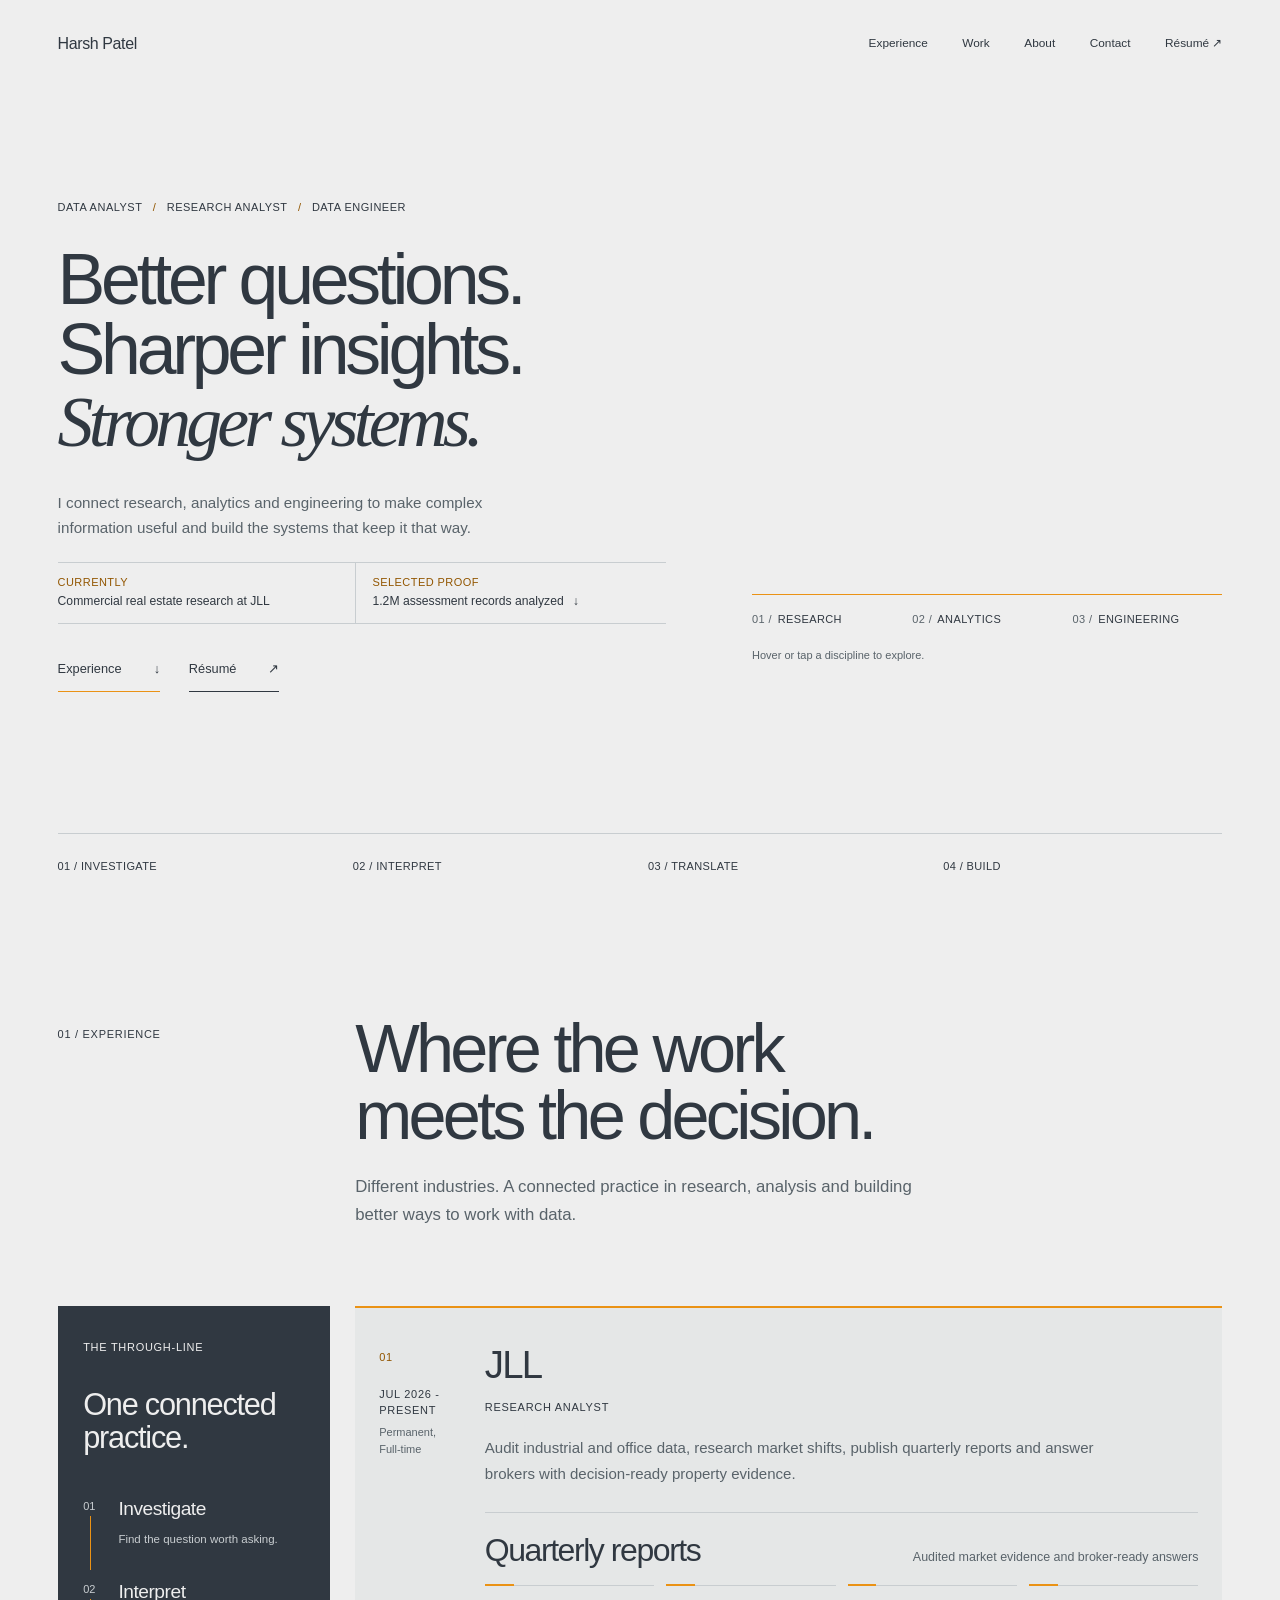
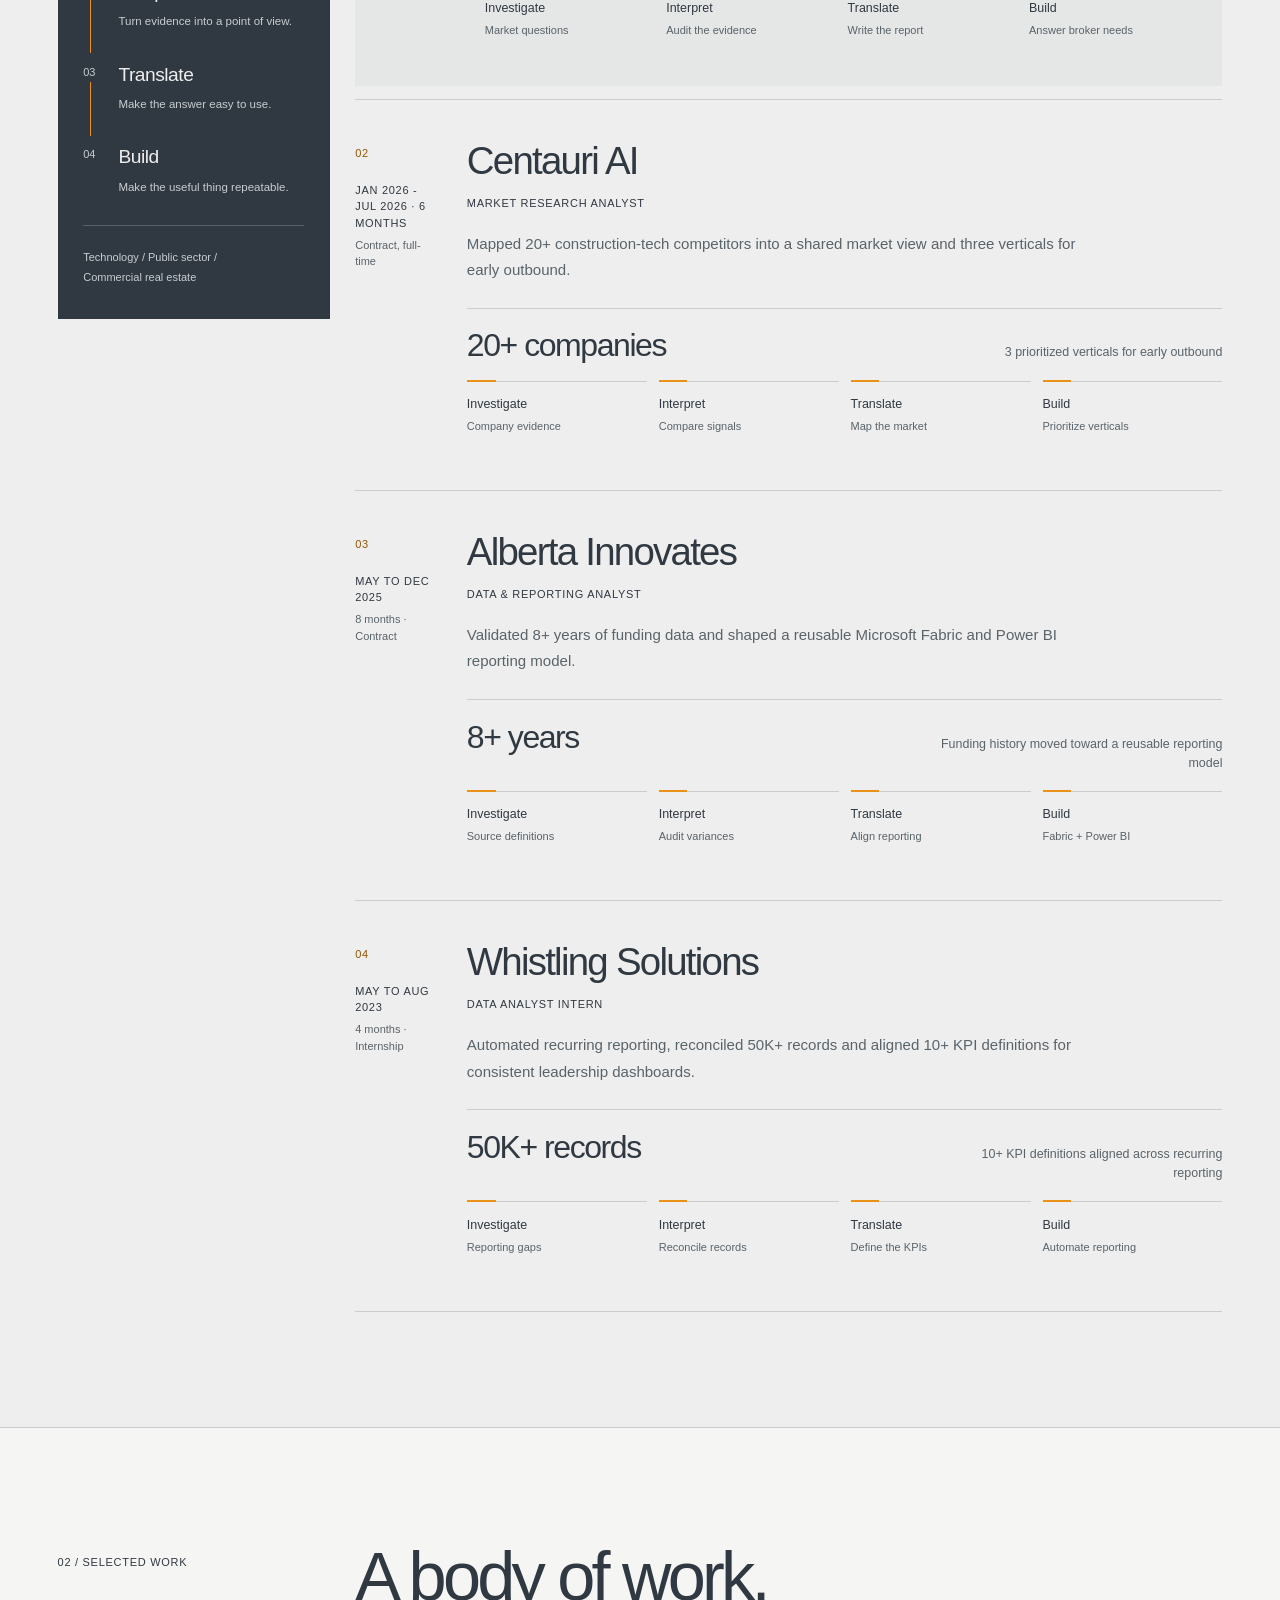
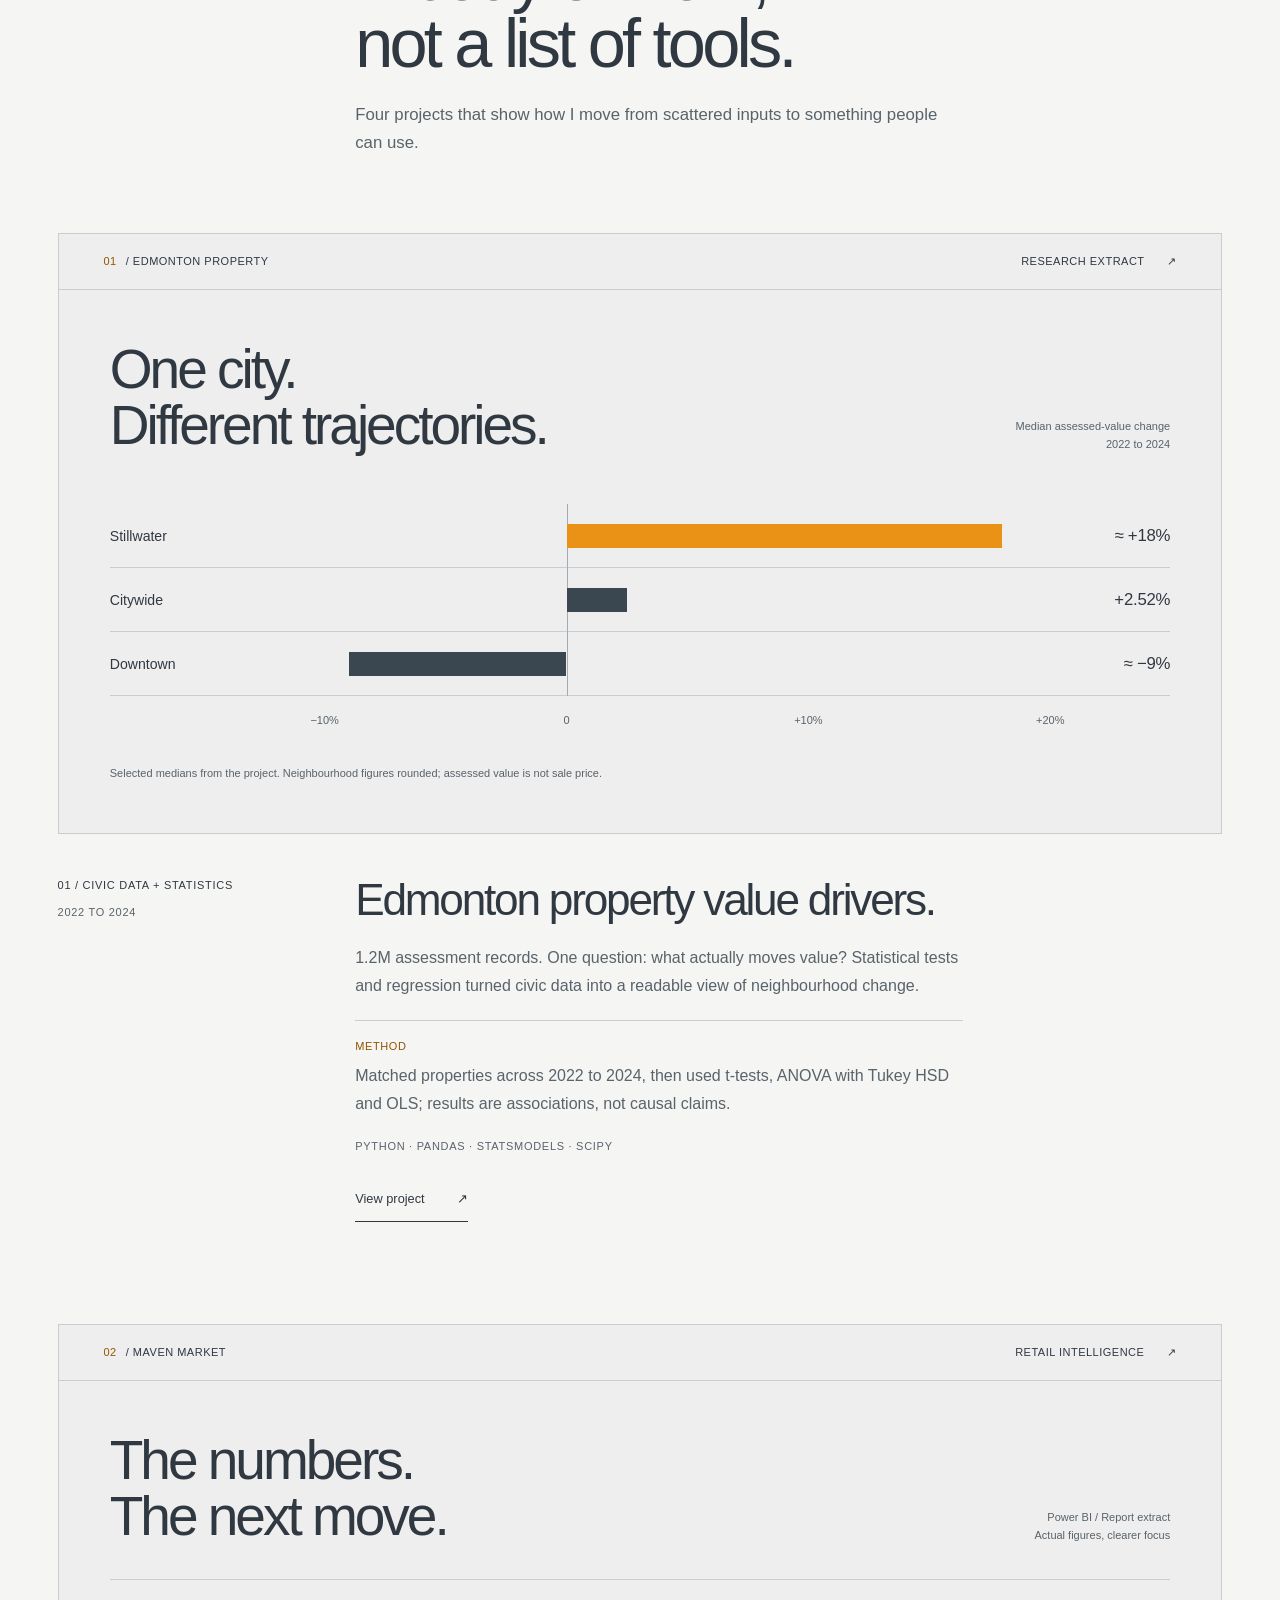
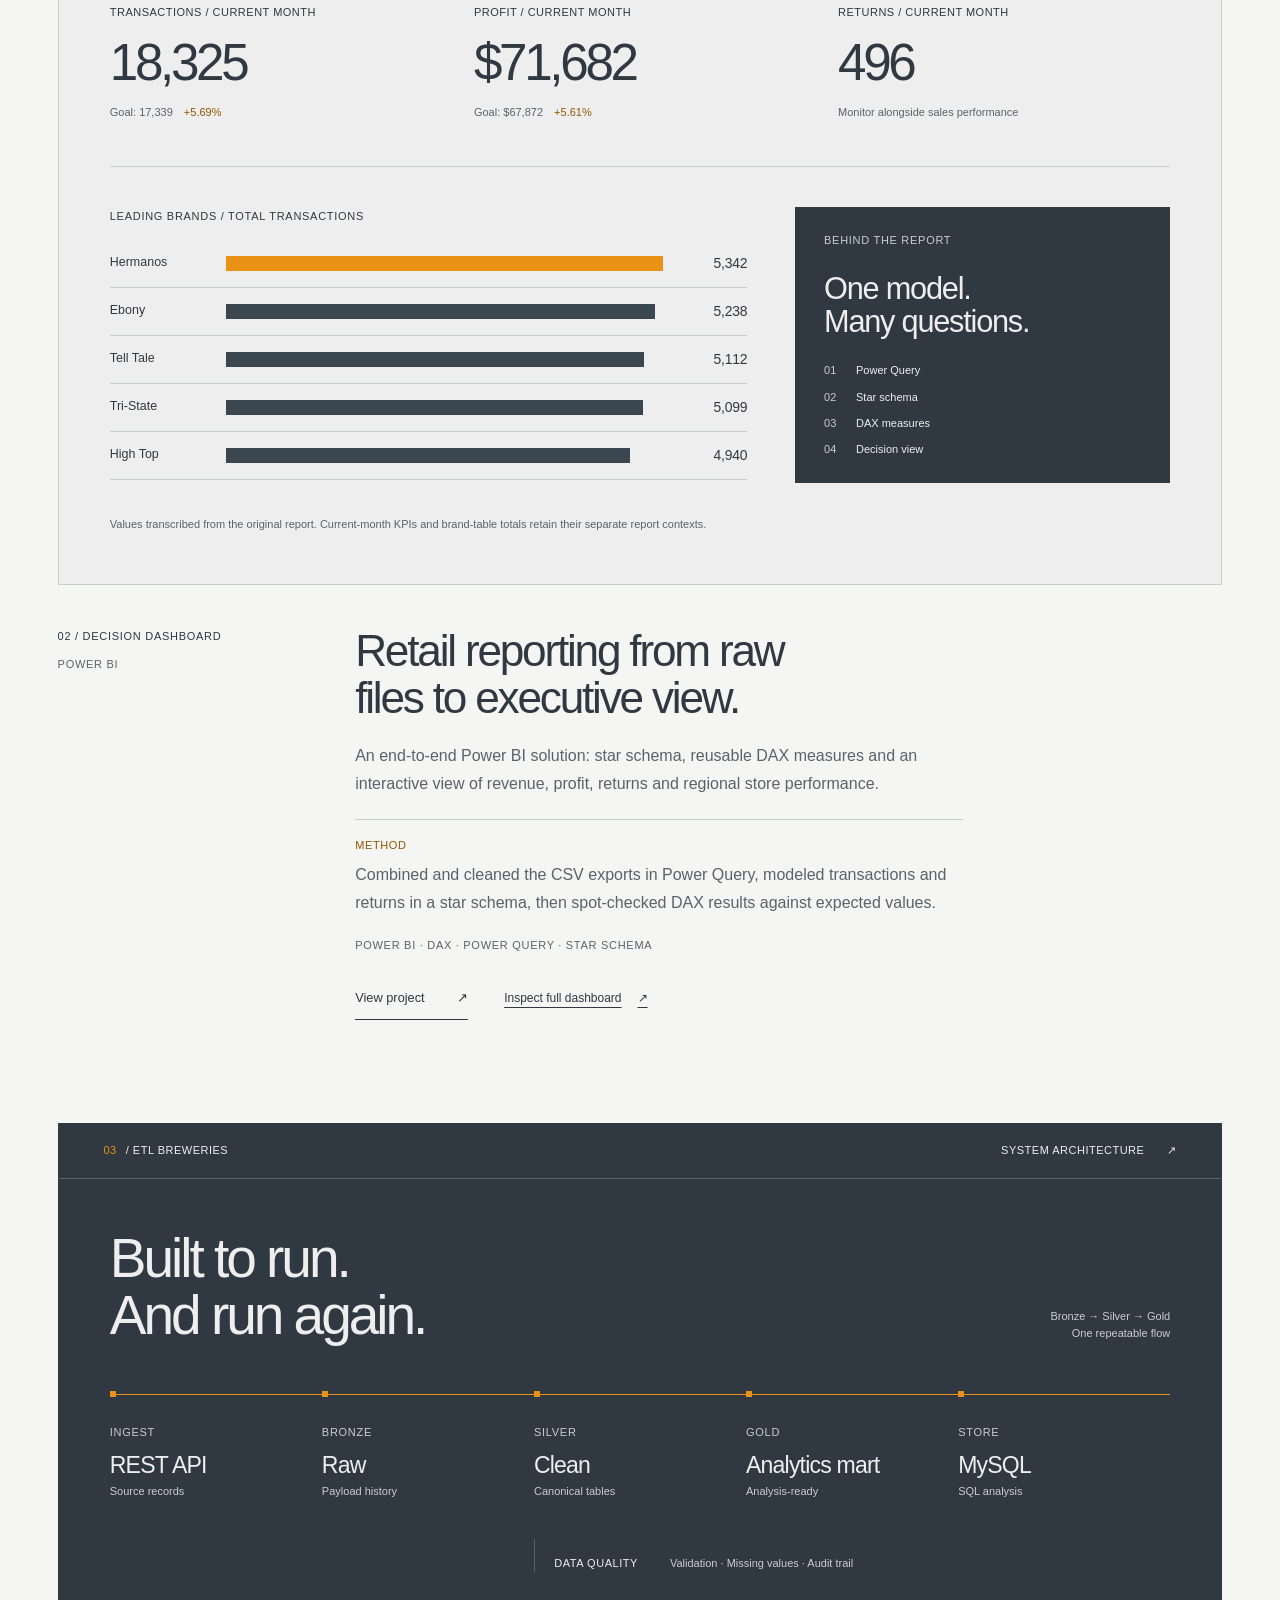
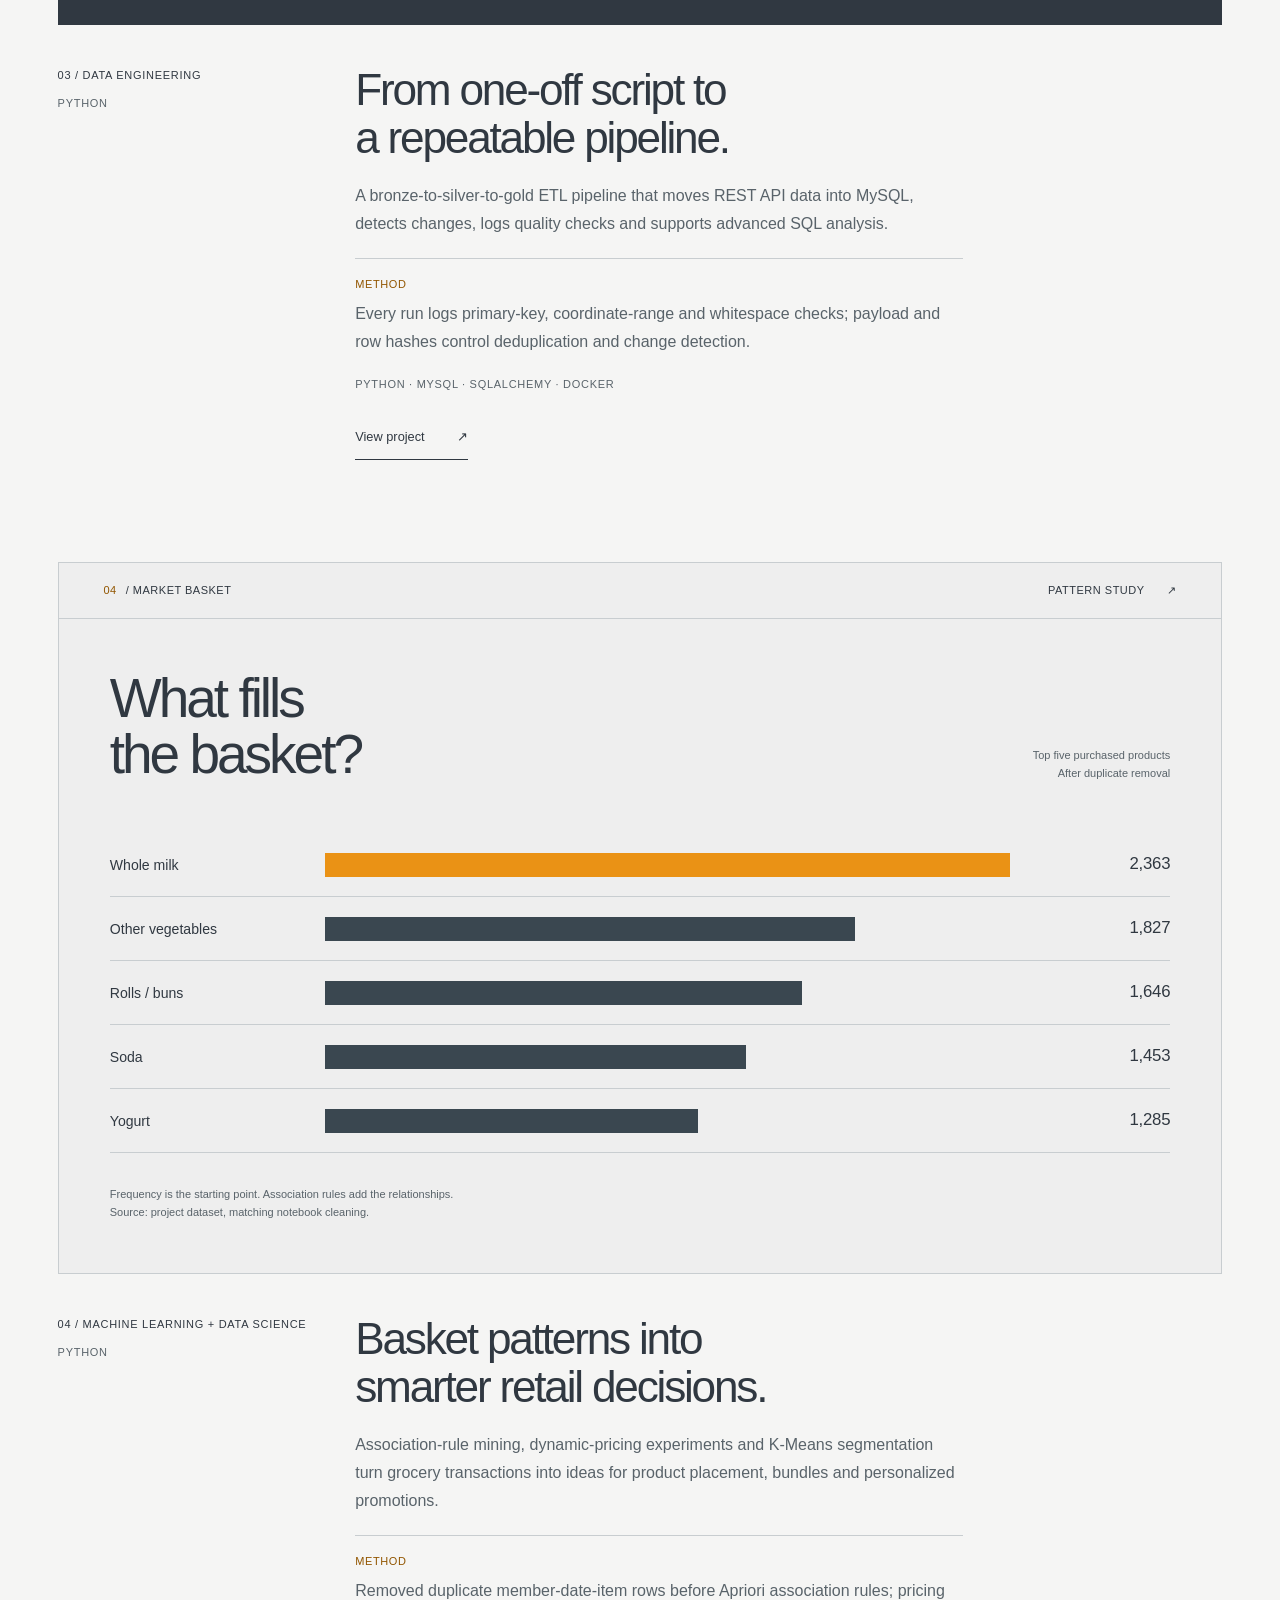
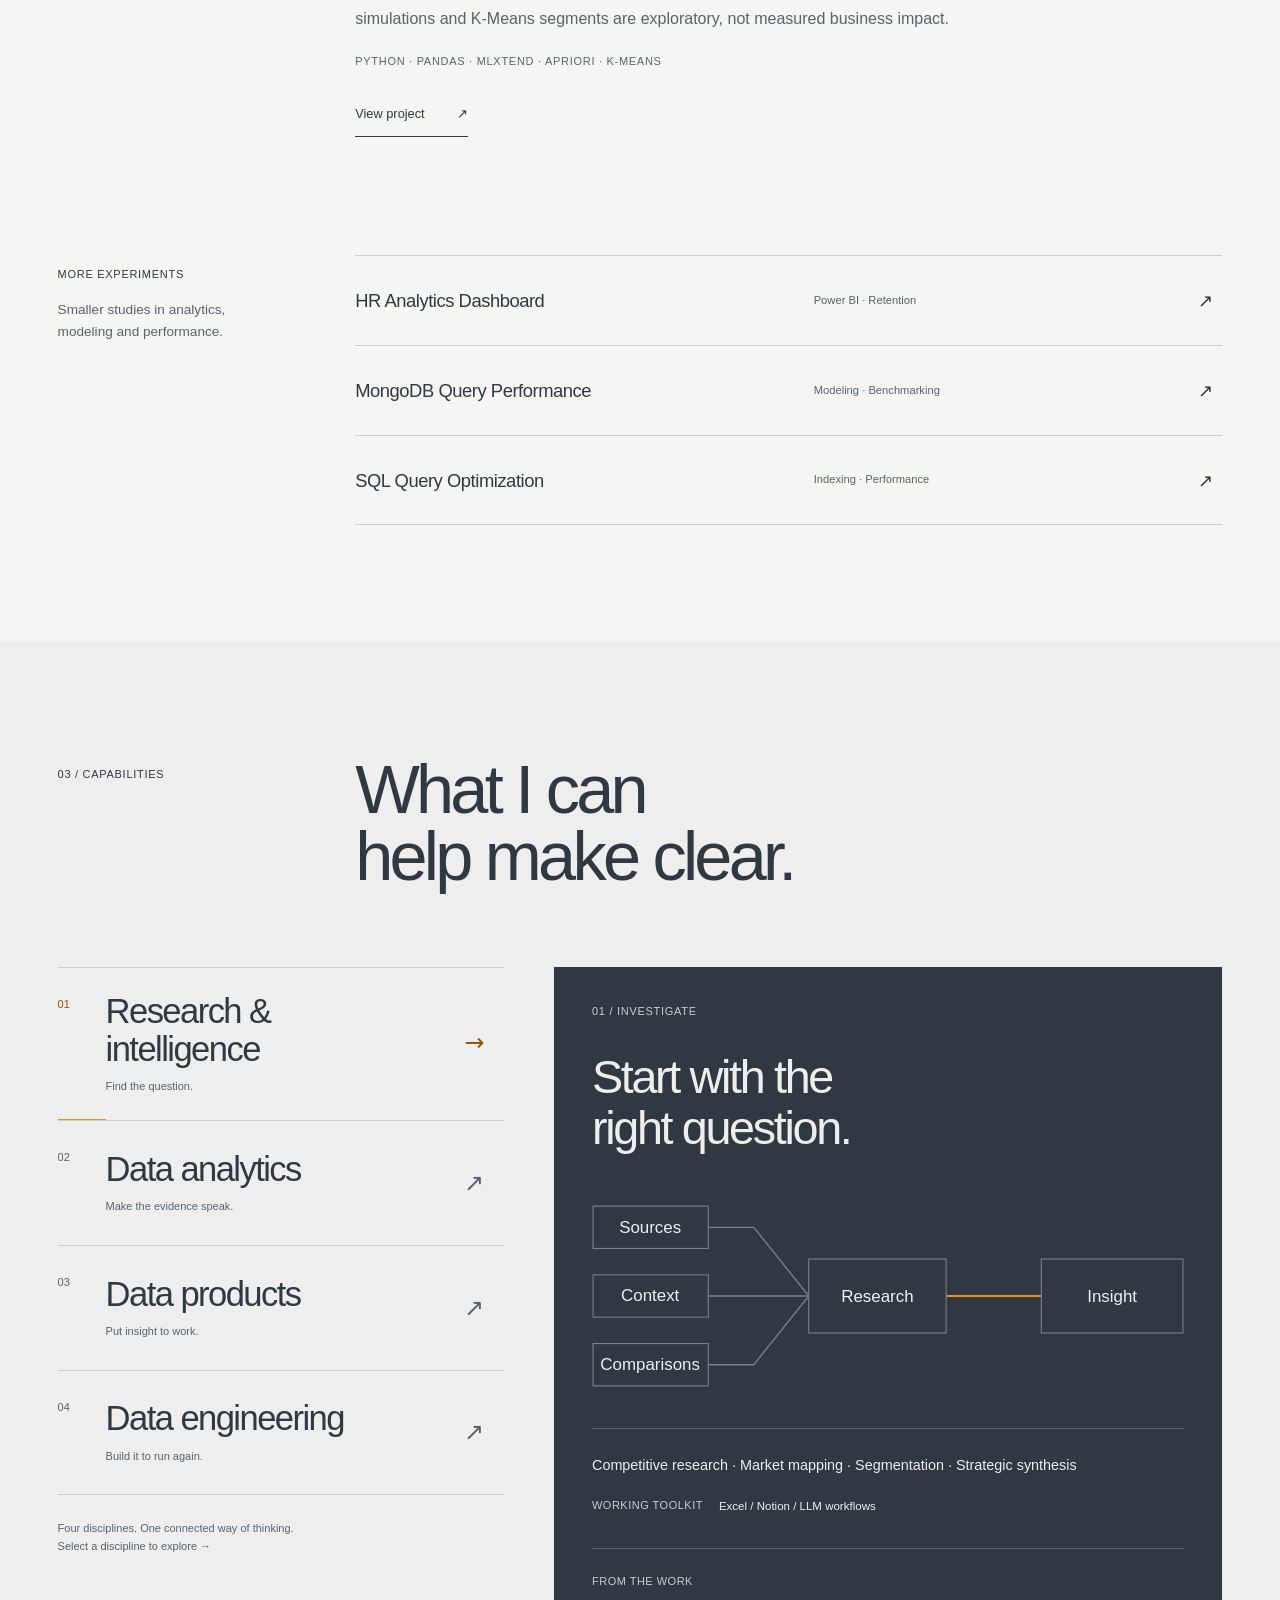
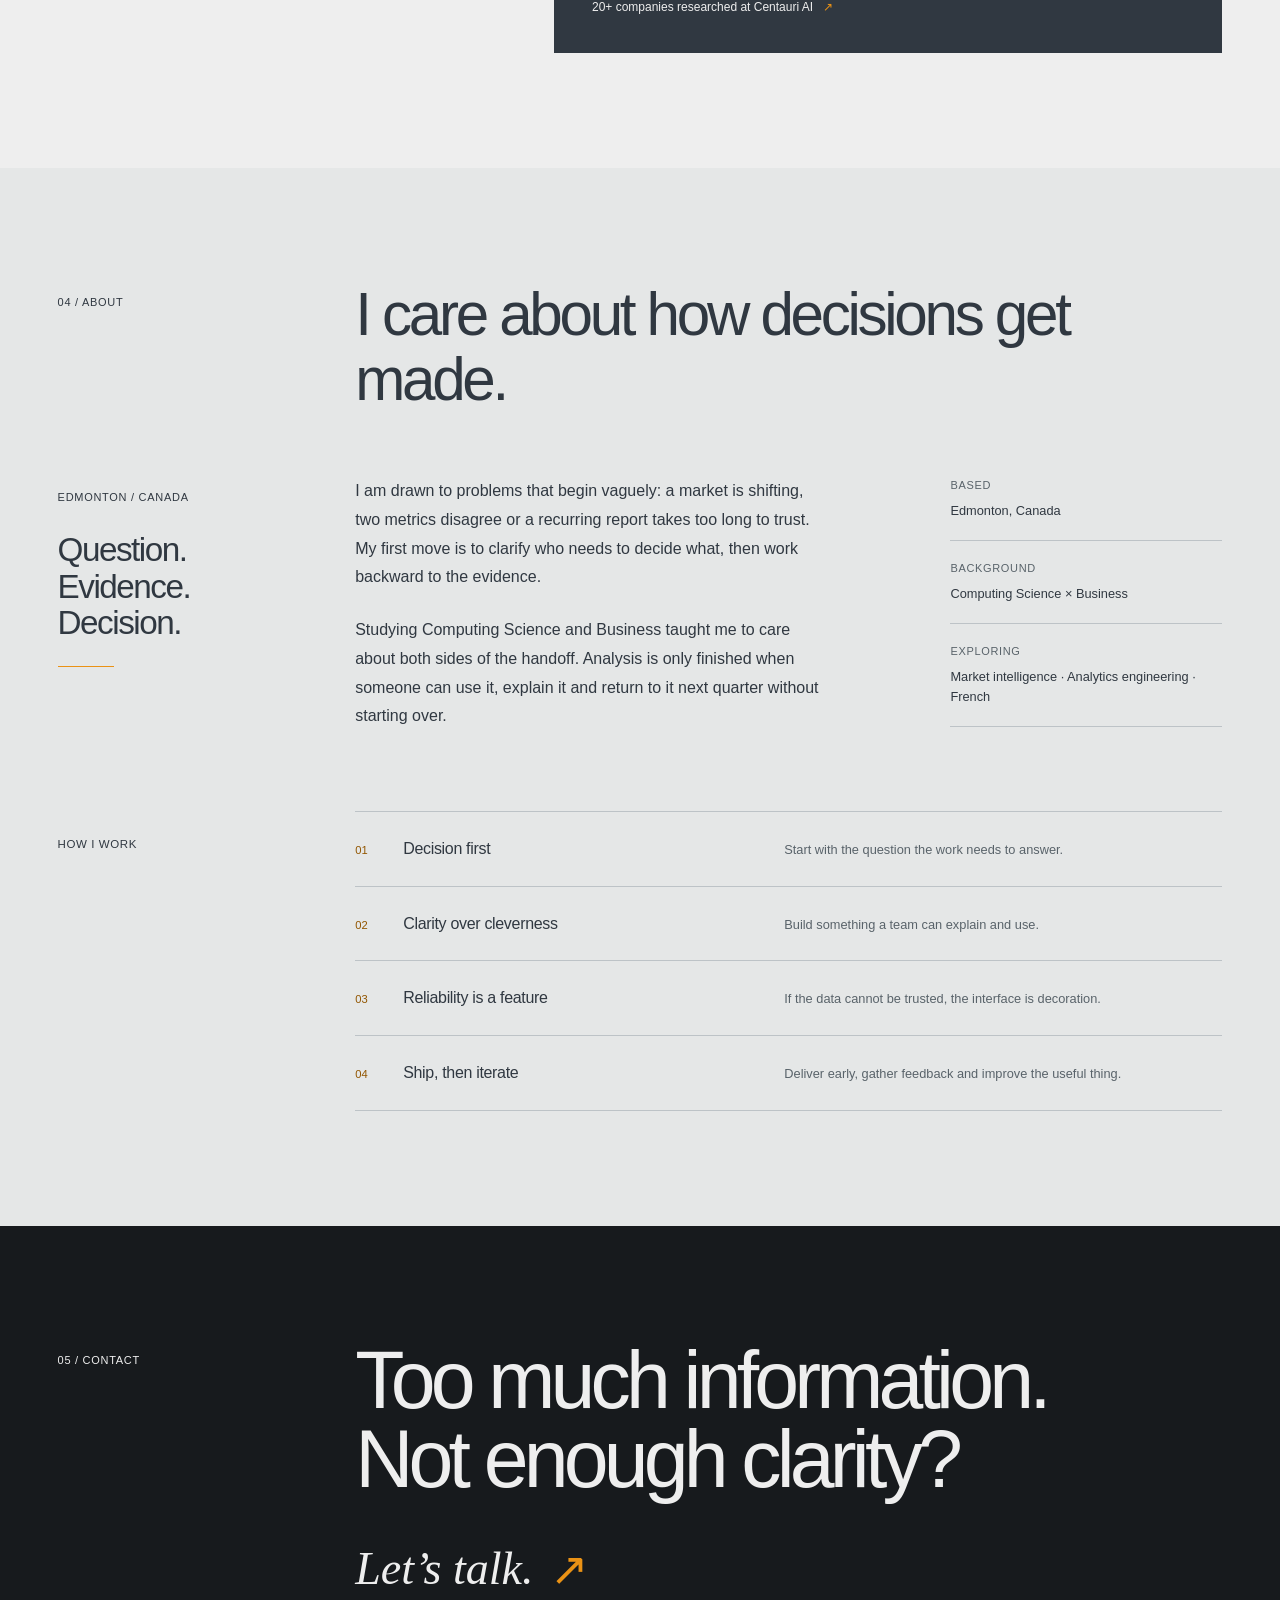
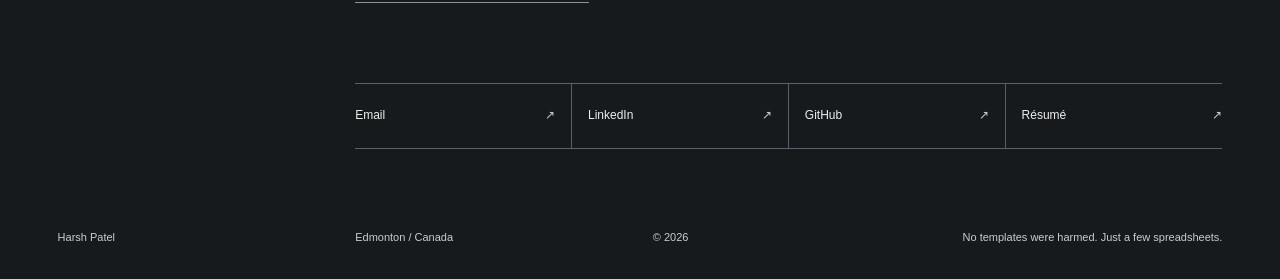
==== index.html @ d159a01e "Update index.html updated Jll and Centauri AI timeline" ====
<!doctype html>
<html lang="en">
<head>
  <meta charset="utf-8">
  <meta name="viewport" content="width=device-width, initial-scale=1">
  <meta name="theme-color" content="#eeeeee">
  <meta name="description" content="Harsh Patel connects research, data analytics and data engineering to turn complex questions into clear insights and reliable systems.">
  <link rel="canonical" href="https://harshp10101.github.io/">

  <meta property="og:type" content="website">
  <meta property="og:url" content="https://harshp10101.github.io/">
  <meta property="og:title" content="Harsh Patel | Research, data and clear decisions">
  <meta property="og:description" content="Research, data analytics and data engineering. Better questions, sharper insights and stronger systems.">
  <meta property="og:image" content="https://harshp10101.github.io/og.png">
  <meta property="og:image:width" content="1200">
  <meta property="og:image:height" content="630">
  <meta property="og:image:alt" content="Harsh Patel: Research. Data. Clear decisions.">

  <meta name="twitter:card" content="summary_large_image">
  <meta name="twitter:title" content="Harsh Patel | Research, data and clear decisions">
  <meta name="twitter:description" content="Research, data analytics and data engineering. Better questions, sharper insights and stronger systems.">
  <meta name="twitter:image" content="https://harshp10101.github.io/og.png">

  <title>Harsh Patel | Research, Analytics &amp; Data Engineering</title>
  <link rel="icon" type="image/svg+xml" href="favicon.svg">
  <link rel="stylesheet" href="styles.css?v=20260831-mobile-editorial">
  <script>document.documentElement.classList.add('js');</script>
  <script type="application/ld+json">
  {
    "@context": "https://schema.org",
    "@type": "Person",
    "name": "Harsh Patel",
    "url": "https://harshp10101.github.io/",
    "sameAs": [
      "https://github.com/HarshP10101",
      "https://www.linkedin.com/in/harsh-patel-a1563a237"
    ],
    "jobTitle": "Research Analyst",
    "knowsAbout": ["Research", "Data analytics", "Data engineering", "Business intelligence", "Statistical analysis"],
    "homeLocation": {
      "@type": "Place",
      "name": "Edmonton, Canada"
    }
  }
  </script>
</head>
<body>
  <a class="skip-link" href="#main">Skip to content</a>

  <header class="site-header" data-header>
    <div class="nav-shell">
      <a class="brand" href="#top" aria-label="Harsh Patel home">Harsh Patel</a>

      <button class="menu-toggle" type="button" aria-expanded="false" aria-controls="primary-nav">
        <span class="menu-label">Menu</span>
        <span class="menu-icon" aria-hidden="true"><i></i><i></i></span>
      </button>

      <nav id="primary-nav" class="primary-nav" aria-label="Primary navigation">
        <a href="#experience">Experience</a>
        <a href="#work">Work</a>
        <a href="#about">About</a>
        <a href="#contact">Contact</a>
        <a href="https://drive.google.com/file/d/1ZE9Nh7otCvGoWTYUlGkcuaWp9lz2ky4y/view?usp=drive_link" target="_blank" rel="noopener noreferrer">Résumé ↗</a>
      </nav>
    </div>
  </header>

  <main id="main">
    <section class="hero" id="top" aria-labelledby="hero-title">
      <div class="page-shell hero-grid">
        <div class="hero-copy">
          <p class="hero-disciplines">Data analyst <span>/</span> Research analyst <span>/</span> Data engineer</p>
          <h1 id="hero-title" class="hero-title">
            <span>Better questions.</span>
            <span>Sharper insights.</span>
            <em>Stronger systems.</em>
          </h1>
          <p class="hero-intro">I connect research, analytics and engineering to make complex information useful and build the systems that keep it that way.</p>
          <div class="hero-context" aria-label="Current role and selected proof">
            <p><span>Currently</span>Commercial real estate research at JLL</p>
            <a href="#project-edmonton"><span>Selected proof</span>1.2M assessment records analyzed <b aria-hidden="true">↓</b></a>
          </div>
          <div class="hero-actions">
            <a class="editorial-link" href="#experience">Experience <span aria-hidden="true">↓</span></a>
            <a class="editorial-link secondary" href="https://drive.google.com/file/d/1ZE9Nh7otCvGoWTYUlGkcuaWp9lz2ky4y/view?usp=drive_link" target="_blank" rel="noopener noreferrer">Résumé <span aria-hidden="true">↗</span></a>
          </div>
        </div>

        <figure class="hero-artwork">
          <div class="hero-plate">
            <div class="hero-depth">
              <picture>
                <source media="(max-width: 560px)" srcset="assets/evidence-hero-small.webp" width="800" height="600">
                <img class="hero-art" src="assets/evidence-hero.webp" width="1448" height="1086" alt="A magnifying lens examines records, analytical reports reveal patterns, and connected data modules turn the evidence into a system" decoding="async" fetchpriority="high">
              </picture>
              <svg class="hero-flow-overlay" viewBox="0 0 1448 1086" fill="none" aria-hidden="true">
                <path class="hero-signal" pathLength="1" d="M494 503H657Q706 503 706 548V560Q706 583 735 583H961Q988 583 988 550V523Q988 496 1016 496H1061"/>
                <ellipse class="hero-cue hero-research-cue" cx="307" cy="450" rx="215" ry="219" pathLength="1"/>
                <path class="hero-cue hero-analytics-cue" pathLength="1" d="M564 757L630 713L679 642L744 698L818 628L857 680L895 640"/>
                <path class="hero-cue hero-engineering-cue" pathLength="1" d="M1065 300H1040Q1015 300 1015 326V658Q1015 684 1040 684H1070M1346 333H1378Q1402 333 1402 359V658Q1402 685 1378 685H1360"/>
              </svg>
            </div>
          </div>
          <figcaption class="hero-stages">
            <div class="hero-stage-labels"><span>01 / Research</span><span>02 / Analytics</span><span>03 / Engineering</span></div>
            <div class="hero-stage-controls" role="group" aria-label="Explore the three disciplines" hidden>
              <button type="button" data-hero-stage="research" aria-pressed="false" aria-describedby="hero-explore-note"><span>01 /</span> Research</button>
              <button type="button" data-hero-stage="analytics" aria-pressed="false" aria-describedby="hero-explore-note"><span>02 /</span> Analytics</button>
              <button type="button" data-hero-stage="engineering" aria-pressed="false" aria-describedby="hero-explore-note"><span>03 /</span> Engineering</button>
            </div>
            <p class="hero-explore-note" id="hero-explore-note" hidden>Hover or tap a discipline to explore.</p>
          </figcaption>
        </figure>

        <div class="hero-index" aria-label="The framework used across the site">
          <span>01 / Investigate</span>
          <span>02 / Interpret</span>
          <span>03 / Translate</span>
          <span>04 / Build</span>
        </div>
      </div>
    </section>

    <section class="section experience" id="experience" aria-labelledby="experience-title">
      <div class="page-shell">
        <header class="section-heading reveal">
          <p class="section-index">01 / Experience</p>
          <div>
            <h2 id="experience-title">Where the work<br>meets the decision.</h2>
            <p>Different industries. A connected practice in research, analysis and building better ways to work with data.</p>
          </div>
        </header>

        <div class="experience-layout">
          <aside class="career-thread reveal" aria-label="The connection across my experience">
            <p class="eyebrow">The through-line</p>
            <p class="career-statement">One connected practice.</p>
            <ol class="career-route">
              <li><span>01</span><strong>Investigate</strong><p>Find the question worth asking.</p></li>
              <li><span>02</span><strong>Interpret</strong><p>Turn evidence into a point of view.</p></li>
              <li><span>03</span><strong>Translate</strong><p>Make the answer easy to use.</p></li>
              <li><span>04</span><strong>Build</strong><p>Make the useful thing repeatable.</p></li>
            </ol>
            <p class="career-contexts">Technology / Public sector /<br>Commercial real estate</p>
          </aside>
          <div class="experience-list">
          <article class="experience-row is-current reveal">
            <p class="experience-date"><span>01</span><strong>Jul 2026 - Present</strong><small>Permanent, Full-time</small></p>
            <div class="experience-company">
              <h3>JLL</h3>
              <p class="experience-role">Research Analyst</p>
            </div>
            <p class="experience-impact">Audit industrial and office data, research market shifts, publish quarterly reports and answer brokers with decision-ready property evidence.</p>
            <div class="role-proof"><p><strong>Quarterly reports</strong><span>Audited market evidence and broker-ready answers</span></p><ol aria-label="JLL workflow"><li><b>Investigate</b><small>Market questions</small></li><li><b>Interpret</b><small>Audit the evidence</small></li><li><b>Translate</b><small>Write the report</small></li><li><b>Build</b><small>Answer broker needs</small></li></ol></div>
          </article>
          <article class="experience-row reveal">
            <p class="experience-date"><span>02</span><strong>Jan 2026 - Jul 2026 · 6 months</strong><small>Contract, full-time</small></p>
            <div class="experience-company">
              <h3>Centauri AI</h3>
              <p class="experience-role">Market Research Analyst</p>
            </div>
            <p class="experience-impact">Mapped 20+ construction-tech competitors into a shared market view and three verticals for early outbound.</p>
            <div class="role-proof"><p><strong>20+ companies</strong><span>3 prioritized verticals for early outbound</span></p><ol aria-label="Centauri AI workflow"><li><b>Investigate</b><small>Company evidence</small></li><li><b>Interpret</b><small>Compare signals</small></li><li><b>Translate</b><small>Map the market</small></li><li><b>Build</b><small>Prioritize verticals</small></li></ol></div>
          </article>
          <article class="experience-row reveal">
            <p class="experience-date"><span>03</span><strong>May to Dec 2025</strong><small>8 months · Contract</small></p>
            <div class="experience-company">
              <h3>Alberta Innovates</h3>
              <p class="experience-role">Data &amp; Reporting Analyst</p>
            </div>
            <p class="experience-impact">Validated 8+ years of funding data and shaped a reusable Microsoft Fabric and Power BI reporting model.</p>
            <div class="role-proof"><p><strong>8+ years</strong><span>Funding history moved toward a reusable reporting model</span></p><ol aria-label="Alberta Innovates workflow"><li><b>Investigate</b><small>Source definitions</small></li><li><b>Interpret</b><small>Audit variances</small></li><li><b>Translate</b><small>Align reporting</small></li><li><b>Build</b><small>Fabric + Power BI</small></li></ol></div>
          </article>
          <article class="experience-row reveal">
            <p class="experience-date"><span>04</span><strong>May to Aug 2023</strong><small>4 months · Internship</small></p>
            <div class="experience-company">
              <h3>Whistling Solutions</h3>
              <p class="experience-role">Data Analyst Intern</p>
            </div>
            <p class="experience-impact">Automated recurring reporting, reconciled 50K+ records and aligned 10+ KPI definitions for consistent leadership dashboards.</p>
            <div class="role-proof"><p><strong>50K+ records</strong><span>10+ KPI definitions aligned across recurring reporting</span></p><ol aria-label="Whistling Solutions workflow"><li><b>Investigate</b><small>Reporting gaps</small></li><li><b>Interpret</b><small>Reconcile records</small></li><li><b>Translate</b><small>Define the KPIs</small></li><li><b>Build</b><small>Automate reporting</small></li></ol></div>
          </article>
        </div>
        </div>
      </div>
    </section>

    <section class="section work" id="work" aria-labelledby="work-title">
      <div class="page-shell">
        <header class="section-heading reveal">
          <p class="section-index">02 / Selected work</p>
          <div>
            <h2 id="work-title">A body of work,<br>not a list of tools.</h2>
            <p>Four projects that show how I move from scattered inputs to something people can use.</p>
          </div>
        </header>

        <article class="project-feature reveal" id="project-edmonton">
          <a class="project-visual property-preview" href="https://github.com/HarshP10101/Edmonton-Property-Analysis" target="_blank" rel="noopener noreferrer" aria-label="View Edmonton Property Value Drivers on GitHub">
            <div class="artifact-strip"><span><b>01</b> / Edmonton property</span><span>Research extract <i aria-hidden="true">↗</i></span></div>
            <div class="artifact-body">
              <div class="preview-heading"><p class="preview-title">One city.<br><span>Different trajectories.</span></p><p>Median assessed-value change<br>2022 to 2024</p></div>
              <div class="diverging-chart" role="img" aria-label="Selected median appreciation: Stillwater approximately plus 18 percent, citywide plus 2.52 percent, Downtown approximately minus 9 percent">
                <div class="chart-row is-highlighted"><span>Stillwater</span><div class="bar-track"><i style="--start:33.333%;--size:60%"></i></div><strong>≈ +18%</strong></div>
                <div class="chart-row"><span>Citywide</span><div class="bar-track"><i style="--start:33.333%;--size:8.4%"></i></div><strong>+2.52%</strong></div>
                <div class="chart-row"><span>Downtown</span><div class="bar-track"><i style="--start:3.333%;--size:30%"></i></div><strong>≈ −9%</strong></div>
                <div class="chart-axis" aria-hidden="true"><span>−10%</span><span>0</span><span>+10%</span><span>+20%</span></div>
              </div>
              <p class="artifact-source">Selected medians from the project. Neighbourhood figures rounded; assessed value is not sale price.</p>
            </div>
          </a>
          <div class="project-meta">
            <span>01 / Civic data + statistics</span>
            <span>2022 to 2024</span>
          </div>
          <div class="project-copy">
            <h3>Edmonton property value drivers.</h3>
            <p>1.2M assessment records. One question: what actually moves value? Statistical tests and regression turned civic data into a readable view of neighbourhood change.</p>
            <p class="project-method"><span>Method</span>Matched properties across 2022 to 2024, then used t-tests, ANOVA with Tukey HSD and OLS; results are associations, not causal claims.</p>
            <p class="project-stack">Python · Pandas · Statsmodels · SciPy</p>
            <a class="editorial-link" href="https://github.com/HarshP10101/Edmonton-Property-Analysis" target="_blank" rel="noopener noreferrer">View project <span aria-hidden="true">↗</span></a>
          </div>
        </article>

        <article class="project-feature reveal" id="project-maven">
          <a class="project-visual maven-preview" href="https://github.com/HarshP10101/Maven-Market-Power-BI-Project" target="_blank" rel="noopener noreferrer" aria-label="View Maven Market Power BI project on GitHub">
            <div class="artifact-strip"><span><b>02</b> / Maven Market</span><span>Retail intelligence <i aria-hidden="true">↗</i></span></div>
            <div class="artifact-body">
              <div class="preview-heading"><p class="preview-title">The numbers.<br><span>The next move.</span></p><p>Power BI / Report extract<br>Actual figures, clearer focus</p></div>
              <dl class="maven-kpis" aria-label="Current-month figures from the original dashboard"><div><dt>Transactions / current month</dt><dd>18,325<small>Goal: 17,339 <span>+5.69%</span></small></dd></div><div><dt>Profit / current month</dt><dd>$71,682<small>Goal: $67,872 <span>+5.61%</span></small></dd></div><div><dt>Returns / current month</dt><dd>496<small>Monitor alongside sales performance</small></dd></div></dl>
              <div class="maven-analysis">
                <div class="maven-brands"><p class="eyebrow">Leading brands / total transactions</p><div class="frequency-chart" role="img" aria-label="Brand transactions from the report: Hermanos 5342, Ebony 5238, Tell Tale 5112, Tri-State 5099, High Top 4940">
                  <div class="chart-row is-highlighted"><span>Hermanos</span><div class="bar-track"><i style="--size:97.13%"></i></div><strong>5,342</strong></div>
                  <div class="chart-row"><span>Ebony</span><div class="bar-track"><i style="--size:95.24%"></i></div><strong>5,238</strong></div>
                  <div class="chart-row"><span>Tell Tale</span><div class="bar-track"><i style="--size:92.95%"></i></div><strong>5,112</strong></div>
                  <div class="chart-row"><span>Tri-State</span><div class="bar-track"><i style="--size:92.71%"></i></div><strong>5,099</strong></div>
                  <div class="chart-row"><span>High Top</span><div class="bar-track"><i style="--size:89.82%"></i></div><strong>4,940</strong></div>
                </div></div>
                <aside class="maven-model"><p class="eyebrow">Behind the report</p><p class="model-title">One model.<br><span>Many questions.</span></p><ol><li><span>01</span>Power Query</li><li><span>02</span>Star schema</li><li><span>03</span>DAX measures</li><li><span>04</span>Decision view</li></ol></aside>
              </div>
              <p class="artifact-source">Values transcribed from the original report. Current-month KPIs and brand-table totals retain their separate report contexts.</p>
            </div>
          </a>
          <div class="project-meta">
            <span>02 / Decision dashboard</span>
            <span>Power BI</span>
          </div>
          <div class="project-copy">
            <h3>Retail reporting from raw files to executive view.</h3>
            <p>An end-to-end Power BI solution: star schema, reusable DAX measures and an interactive view of revenue, profit, returns and regional store performance.</p>
            <p class="project-method"><span>Method</span>Combined and cleaned the CSV exports in Power Query, modeled transactions and returns in a star schema, then spot-checked DAX results against expected values.</p>
            <p class="project-stack">Power BI · DAX · Power Query · Star schema</p>
            <a class="editorial-link" href="https://github.com/HarshP10101/Maven-Market-Power-BI-Project" target="_blank" rel="noopener noreferrer">View project <span aria-hidden="true">↗</span></a>
            <a class="artifact-link" href="assets/maven-market.webp" target="_blank" rel="noopener">Inspect full dashboard <span aria-hidden="true">↗</span></a>
          </div>
        </article>

        <article class="project-feature reveal" id="project-engineering">
          <a class="project-visual pipeline-preview" href="https://github.com/HarshP10101/ETL-breweries" target="_blank" rel="noopener noreferrer" aria-label="View production-grade ETL pipeline on GitHub">
            <div class="artifact-strip"><span><b>03</b> / ETL Breweries</span><span>System architecture <i aria-hidden="true">↗</i></span></div>
            <div class="artifact-body">
              <div class="preview-heading"><p class="preview-title">Built to run.<br><span>And run again.</span></p><p>Bronze → Silver → Gold<br>One repeatable flow</p></div>
              <ol class="pipeline-stages" aria-label="REST API to raw payloads, clean canonical tables, analytics mart and MySQL">
                <li><small>Ingest</small><strong>REST API</strong><span>Source records</span></li>
                <li><small>Bronze</small><strong>Raw</strong><span>Payload history</span></li>
                <li><small>Silver</small><strong>Clean</strong><span>Canonical tables</span></li>
                <li><small>Gold</small><strong>Analytics mart</strong><span>Analysis-ready</span></li>
                <li><small>Store</small><strong>MySQL</strong><span>SQL analysis</span></li>
              </ol>
              <div class="quality-branch"><span>Data quality</span><p>Validation · Missing values · Audit trail</p></div>
            </div>
          </a>
          <div class="project-meta">
            <span>03 / Data engineering</span>
            <span>Python</span>
          </div>
          <div class="project-copy">
            <h3>From one-off script to a repeatable pipeline.</h3>
            <p>A bronze-to-silver-to-gold ETL pipeline that moves REST API data into MySQL, detects changes, logs quality checks and supports advanced SQL analysis.</p>
            <p class="project-method"><span>Method</span>Every run logs primary-key, coordinate-range and whitespace checks; payload and row hashes control deduplication and change detection.</p>
            <p class="project-stack">Python · MySQL · SQLAlchemy · Docker</p>
            <a class="editorial-link" href="https://github.com/HarshP10101/ETL-breweries" target="_blank" rel="noopener noreferrer">View project <span aria-hidden="true">↗</span></a>
          </div>
        </article>

        <article class="project-feature reveal" id="project-basket">
          <a class="project-visual basket-preview" href="https://github.com/HarshP10101/Market-Basket-Analysis" target="_blank" rel="noopener noreferrer" aria-label="View Market Basket Analysis project on GitHub">
            <div class="artifact-strip"><span><b>04</b> / Market basket</span><span>Pattern study <i aria-hidden="true">↗</i></span></div>
            <div class="artifact-body">
              <div class="preview-heading"><p class="preview-title">What fills<br><span>the basket?</span></p><p>Top five purchased products<br>After duplicate removal</p></div>
              <div class="frequency-chart" role="img" aria-label="Product frequency: whole milk 2363, other vegetables 1827, rolls and buns 1646, soda 1453, yogurt 1285">
                <div class="chart-row is-highlighted"><span>Whole milk</span><div class="bar-track"><i style="--size:94.52%"></i></div><strong>2,363</strong></div>
                <div class="chart-row"><span>Other vegetables</span><div class="bar-track"><i style="--size:73.08%"></i></div><strong>1,827</strong></div>
                <div class="chart-row"><span>Rolls / buns</span><div class="bar-track"><i style="--size:65.84%"></i></div><strong>1,646</strong></div>
                <div class="chart-row"><span>Soda</span><div class="bar-track"><i style="--size:58.12%"></i></div><strong>1,453</strong></div>
                <div class="chart-row"><span>Yogurt</span><div class="bar-track"><i style="--size:51.4%"></i></div><strong>1,285</strong></div>
              </div>
              <p class="artifact-source">Frequency is the starting point. Association rules add the relationships.<span>Source: project dataset, matching notebook cleaning.</span></p>
            </div>
          </a>
          <div class="project-meta">
            <span>04 / Machine learning + data science</span>
            <span>Python</span>
          </div>
          <div class="project-copy">
            <h3>Basket patterns into smarter retail decisions.</h3>
            <p>Association-rule mining, dynamic-pricing experiments and K-Means segmentation turn grocery transactions into ideas for product placement, bundles and personalized promotions.</p>
            <p class="project-method"><span>Method</span>Removed duplicate member-date-item rows before Apriori association rules; pricing simulations and K-Means segments are exploratory, not measured business impact.</p>
            <p class="project-stack">Python · Pandas · MLxtend · Apriori · K-Means</p>
            <a class="editorial-link" href="https://github.com/HarshP10101/Market-Basket-Analysis" target="_blank" rel="noopener noreferrer">View project <span aria-hidden="true">↗</span></a>
          </div>
        </article>

        <div class="archive reveal">
          <div class="archive-heading">
            <p class="section-index">More experiments</p>
            <p>Smaller studies in analytics, modeling and performance.</p>
          </div>
          <div class="archive-list">
            <a href="https://github.com/HarshP10101/HR-Analytics-Dashboard" target="_blank" rel="noopener noreferrer"><span>HR Analytics Dashboard</span><span>Power BI · Retention</span><b>↗</b></a>
            <a href="https://github.com/HarshP10101/Mongo-DB-Query-Performance" target="_blank" rel="noopener noreferrer"><span>MongoDB Query Performance</span><span>Modeling · Benchmarking</span><b>↗</b></a>
            <a href="https://github.com/HarshP10101/Optimizing-Database-Query-Performance" target="_blank" rel="noopener noreferrer"><span>SQL Query Optimization</span><span>Indexing · Performance</span><b>↗</b></a>
          </div>
        </div>
      </div>
    </section>

    <section class="section capabilities" id="capabilities" aria-labelledby="capabilities-title">
      <div class="page-shell">
        <header class="section-heading reveal">
          <p class="section-index">03 / Capabilities</p>
          <div>
            <h2 id="capabilities-title">What I can<br>help make clear.</h2>
          </div>
        </header>

        <div class="capability-workbench reveal" data-capabilities>
          <div class="capability-select" role="tablist" aria-label="Explore my capabilities" aria-orientation="vertical">
            <button type="button" role="tab" id="tab-research" aria-controls="panel-research" aria-selected="true"><span class="capability-number">01</span><span><strong>Research &amp;<br>intelligence</strong><small>Find the question.</small></span><i aria-hidden="true">↗</i></button>
            <button type="button" role="tab" id="tab-analytics" aria-controls="panel-analytics" aria-selected="false"><span class="capability-number">02</span><span><strong>Data analytics</strong><small>Make the evidence speak.</small></span><i aria-hidden="true">↗</i></button>
            <button type="button" role="tab" id="tab-products" aria-controls="panel-products" aria-selected="false"><span class="capability-number">03</span><span><strong>Data products</strong><small>Put insight to work.</small></span><i aria-hidden="true">↗</i></button>
            <button type="button" role="tab" id="tab-engineering" aria-controls="panel-engineering" aria-selected="false"><span class="capability-number">04</span><span><strong>Data engineering</strong><small>Build it to run again.</small></span><i aria-hidden="true">↗</i></button>
            <p class="capability-hint">Four disciplines. One connected way of thinking.<br>Select a discipline to explore <span aria-hidden="true">→</span></p>
          </div>
          <div class="capability-panels">
            <section class="capability-panel" id="panel-research" role="tabpanel" aria-labelledby="tab-research" tabindex="0">
              <p class="eyebrow">01 / Investigate</p><h3>Start with the<br>right question.</h3>
              <svg class="capability-diagram" viewBox="0 0 560 210" role="img" aria-label="Sources, context and comparisons come together through research to form an insight"><g class="diagram-lines"><path d="M110 40H153L205 105M110 105H205M110 170H153L205 105"/><path class="diagram-signal" pathLength="1" d="M335 105H425"/></g><g class="diagram-nodes"><rect x="1" y="20" width="109" height="40"/><rect x="1" y="85" width="109" height="40"/><rect x="1" y="150" width="109" height="40"/><rect x="205" y="70" width="130" height="70"/><rect x="425" y="70" width="134" height="70"/></g><g class="diagram-labels"><text x="55" y="45">Sources</text><text x="55" y="110">Context</text><text x="55" y="175">Comparisons</text><text x="270" y="111">Research</text><text x="492" y="111">Insight</text></g></svg>
              <ol class="capability-mobile-flow" aria-label="Process"><li>Sources + context</li><li>Research</li><li>Insight</li></ol>
              <p class="capability-description">Competitive research · Market mapping · Segmentation · Strategic synthesis</p><div class="capability-tools"><span>Working toolkit</span><p>Excel / Notion / LLM workflows</p></div><a class="capability-outcome" href="#experience"><span>From the work</span>20+ companies researched at Centauri AI <b aria-hidden="true">↗</b></a>
            </section>
            <section class="capability-panel" id="panel-analytics" role="tabpanel" aria-labelledby="tab-analytics" tabindex="0">
              <p class="eyebrow">02 / Interpret</p><h3>Test assumptions.<br>Find the pattern.</h3>
              <svg class="capability-diagram" viewBox="0 0 560 210" role="img" aria-label="Data is explored, tested and explained"><g class="diagram-lines"><path class="diagram-signal" pathLength="1" d="M90 100H470"/></g><g class="diagram-nodes"><rect x="1" y="70" width="89" height="60"/><rect x="157" y="70" width="89" height="60"/><rect x="313" y="70" width="89" height="60"/><rect x="470" y="70" width="89" height="60"/></g><g class="diagram-labels"><text x="45" y="106">Data</text><text x="201" y="106">Explore</text><text x="357" y="106">Test</text><text x="515" y="106">Explain</text></g><text class="diagram-note" x="280" y="174">STATISTICS + CONTEXT</text></svg>
              <ol class="capability-mobile-flow" aria-label="Process"><li>Data</li><li>Explore</li><li>Test</li><li>Explain</li></ol>
              <p class="capability-description">SQL · Python · Statistical analysis · Data modeling</p><div class="capability-tools"><span>Working toolkit</span><p>Pandas / Statsmodels / R</p></div><a class="capability-outcome" href="https://github.com/HarshP10101/Edmonton-Property-Analysis" target="_blank" rel="noopener noreferrer"><span>From the work</span>1.2M assessment records explored in the Edmonton project <b aria-hidden="true">↗</b></a>
            </section>
            <section class="capability-panel" id="panel-products" role="tabpanel" aria-labelledby="tab-products" tabindex="0">
              <p class="eyebrow">03 / Translate</p><h3>Make the answer<br>easy to use.</h3>
              <svg class="capability-diagram" viewBox="0 0 560 210" role="img" aria-label="A data model and reusable measures support reports and dashboards"><g class="diagram-lines"><path d="M110 105H210"/><path class="diagram-signal" pathLength="1" d="M330 105H370V45H425M370 105V165H425"/></g><g class="diagram-nodes"><rect x="1" y="75" width="109" height="60"/><rect x="210" y="75" width="120" height="60"/><rect x="425" y="20" width="134" height="50"/><rect x="425" y="140" width="134" height="50"/></g><g class="diagram-labels"><text x="55" y="111">Data model</text><text x="270" y="111">Measures</text><text x="492" y="51">Reports</text><text x="492" y="171">Dashboards</text></g></svg>
              <ol class="capability-mobile-flow" aria-label="Process"><li>Data model</li><li>Measures</li><li>Reports + dashboards</li></ol>
              <p class="capability-description">Reporting systems · Decision dashboards · KPI design · Visualization</p><div class="capability-tools"><span>Working toolkit</span><p>Power BI / DAX / Tableau</p></div><a class="capability-outcome" href="https://github.com/HarshP10101/Maven-Market-Power-BI-Project" target="_blank" rel="noopener noreferrer"><span>From the work</span>Raw files to executive view in Maven Market <b aria-hidden="true">↗</b></a>
            </section>
            <section class="capability-panel" id="panel-engineering" role="tabpanel" aria-labelledby="tab-engineering" tabindex="0">
              <p class="eyebrow">04 / Build</p><h3>Build for reuse.<br>Build for trust.</h3>
              <svg class="capability-diagram" viewBox="0 0 560 210" role="img" aria-label="Sources are transformed, validated and reused, with a quality-check loop"><g class="diagram-lines"><path class="diagram-signal" pathLength="1" d="M90 85H450"/><path d="M340 115V165H190V115"/></g><g class="diagram-nodes"><rect x="1" y="55" width="89" height="60"/><rect x="140" y="55" width="100" height="60"/><rect x="290" y="55" width="100" height="60"/><rect x="450" y="55" width="109" height="60"/></g><g class="diagram-labels"><text x="45" y="91">Sources</text><text x="190" y="91">Transform</text><text x="340" y="91">Validate</text><text x="504" y="91">Reuse</text></g><text class="diagram-note" x="265" y="195">QUALITY CHECKS</text></svg>
              <ol class="capability-mobile-flow" aria-label="Process"><li>Sources</li><li>Transform</li><li>Validate</li><li>Reuse</li></ol>
              <p class="capability-description">ETL · Data quality · Automation · Analytics engineering</p><div class="capability-tools"><span>Working toolkit</span><p>Microsoft Fabric / MySQL / Docker</p></div><a class="capability-outcome" href="https://github.com/HarshP10101/ETL-breweries" target="_blank" rel="noopener noreferrer"><span>From the work</span>REST API to MySQL in the ETL Breweries project <b aria-hidden="true">↗</b></a>
            </section>
          </div>
        </div>
      </div>
    </section>

    <section class="section about" id="about" aria-labelledby="about-title">
      <div class="page-shell">
        <header class="about-heading reveal">
          <p class="section-index">04 / About</p>
          <h2 id="about-title">I care about how decisions get made.</h2>
        </header>

        <div class="about-grid reveal">
          <aside class="about-field-note" aria-label="Working perspective"><span class="eyebrow">Edmonton / Canada</span><p>Question.<br>Evidence.<br>Decision.</p><span class="field-line" aria-hidden="true"></span></aside>
          <div class="about-copy">
            <p>I am drawn to problems that begin vaguely: a market is shifting, two metrics disagree or a recurring report takes too long to trust. My first move is to clarify who needs to decide what, then work backward to the evidence.</p>
            <p>Studying Computing Science and Business taught me to care about both sides of the handoff. Analysis is only finished when someone can use it, explain it and return to it next quarter without starting over.</p>
          </div>
          <dl class="about-meta">
            <div><dt>Based</dt><dd>Edmonton, Canada</dd></div>
            <div><dt>Background</dt><dd>Computing Science × Business</dd></div>
            <div><dt>Exploring</dt><dd>Market intelligence · Analytics engineering · French</dd></div>
          </dl>
        </div>

        <div class="principles reveal" aria-labelledby="principles-title">
          <h3 id="principles-title">How I work</h3>
          <ol>
            <li><span>01</span><strong>Decision first</strong><p>Start with the question the work needs to answer.</p></li>
            <li><span>02</span><strong>Clarity over cleverness</strong><p>Build something a team can explain and use.</p></li>
            <li><span>03</span><strong>Reliability is a feature</strong><p>If the data cannot be trusted, the interface is decoration.</p></li>
            <li><span>04</span><strong>Ship, then iterate</strong><p>Deliver early, gather feedback and improve the useful thing.</p></li>
          </ol>
        </div>
      </div>
    </section>

    <section class="contact" id="contact" aria-labelledby="contact-title">
      <div class="page-shell contact-grid">
        <p class="section-index">05 / Contact</p>
        <div class="contact-copy reveal">
          <h2 id="contact-title">Too much information.<br>Not enough clarity?</h2>
          <a class="contact-cta" href="mailto:connectwithharshpatel03@gmail.com">Let’s talk. <span aria-hidden="true">↗</span></a>
        </div>
        <div class="contact-links" aria-label="Contact links">
          <a href="mailto:connectwithharshpatel03@gmail.com">Email <span aria-hidden="true">↗</span></a>
          <a href="https://www.linkedin.com/in/harsh-patel-a1563a237" target="_blank" rel="noopener noreferrer">LinkedIn <span aria-hidden="true">↗</span></a>
          <a href="https://github.com/HarshP10101" target="_blank" rel="noopener noreferrer">GitHub <span aria-hidden="true">↗</span></a>
          <a href="https://drive.google.com/file/d/1ZE9Nh7otCvGoWTYUlGkcuaWp9lz2ky4y/view?usp=drive_link" target="_blank" rel="noopener noreferrer">Résumé <span aria-hidden="true">↗</span></a>
        </div>
      </div>
    </section>
  </main>

  <footer class="site-footer">
    <div class="page-shell footer-grid">
      <p>Harsh Patel</p>
      <p>Edmonton / Canada</p>
      <p>© 2026</p>
      <p>No templates were harmed. Just a few spreadsheets.</p>
    </div>
  </footer>

  <script src="script.js?v=20260831-credibility-pass" defer></script>
</body>
</html>
---- styles.css ----
/* Editorial signal: evidence, structure, clarity. */
:root {
  --paper:#eee; --surface:#e5e7e7; --ink:#303841; --slate:#3a4750;
  --muted:#59636a; --line:#c8cdd0; --signal:#ea9215; --signal-text:#925600;
  --night:#171a1d; --on-dark-muted:#c8cdd0; --dark-line:#58616a;
  --sans:"Helvetica Neue","Arial Nova",Arial,sans-serif; --serif:Georgia,"Times New Roman",serif;
  --page-pad:clamp(1.25rem,4.5vw,5.5rem); --gutter:clamp(1rem,2vw,2rem);
  --section-space:clamp(6rem,9vw,10rem); --header-height:88px;
}
/* Foundation */
*,*::before,*::after {box-sizing:border-box}
html {scroll-behavior:smooth;scroll-padding-top:calc(var(--header-height) + 1rem)}
body {margin:0;background:var(--paper);color:var(--ink);font-family:var(--sans);font-size:1rem;line-height:1.6;-webkit-font-smoothing:antialiased}
body.menu-open {overflow:hidden}
::selection {background:var(--ink);color:var(--paper)}
h1,h2,h3,h4,p,figure,blockquote,ol,dl,dd {margin:0}
h1,h2,h3,h4 {font-weight:400}
em {font-family:var(--serif);font-weight:400}
img {display:block;max-width:100%;height:auto}
picture {display:block}
[hidden] {display:none!important}
a {color:inherit;text-decoration:none}
button {font:inherit;color:inherit}
a,button {-webkit-tap-highlight-color:transparent}
a:focus-visible,button:focus-visible {outline:2px solid var(--signal-text);outline-offset:5px}
.page-shell {width:min(100%,1540px);margin-inline:auto;padding-inline:var(--page-pad)}
.section {padding-block:var(--section-space)}
.section-heading,.hero-grid,.experience-layout,.capability-workbench,.experience-row,.project-feature,.archive,.about-heading,.about-grid,.principles,.contact-grid,.footer-grid {display:grid;grid-template-columns:repeat(12,minmax(0,1fr));column-gap:var(--gutter)}
:where(.page-shell,.hero-grid,.experience-row,.project-feature,.capability-row,.about-grid,.principles)>* {min-width:0}
.section-index,.eyebrow,.experience-date,.experience-role,.project-meta,.project-stack {font-size:.69rem;letter-spacing:.065em;text-transform:uppercase;line-height:1.65}
.section-index {grid-column:1/4;padding-top:.6rem}
.section-heading {margin-bottom:clamp(3.5rem,6vw,6rem)}
.section-heading>div {grid-column:4/-1}
.section-heading h2 {font-size:clamp(3rem,5.35vw,5.9rem);line-height:.98;letter-spacing:-.055em;text-wrap:balance}
.section-heading>div>p {max-width:37rem;margin-top:1.5rem;color:var(--muted);font-size:1.05rem;line-height:1.65}
.editorial-link {min-height:44px;display:inline-flex;align-items:center;gap:2rem;border-bottom:1px solid currentColor;font-size:.8rem;font-weight:500}
.editorial-link span,.contact-cta span {transition:transform 180ms ease}
.editorial-link:hover span,.editorial-link:focus-visible span {transform:translate(3px,-3px);color:var(--signal-text)}
.skip-link {position:fixed;z-index:100;top:.7rem;left:1rem;padding:.8rem 1.2rem;background:var(--ink);color:var(--paper);transform:translateY(-160%)}
.skip-link:focus {transform:none}
/* Navigation */
.site-header {position:sticky;top:0;z-index:50;height:var(--header-height);background:rgb(238 238 238 / 97%);border-bottom:1px solid transparent;transition:border-color 180ms ease}
.site-header.is-scrolled {border-color:var(--line)}
.nav-shell {max-width:1540px;height:100%;margin-inline:auto;padding-inline:var(--page-pad);display:flex;align-items:center;justify-content:space-between;gap:2rem}
.brand {display:inline-flex;align-items:center;min-height:44px;font-size:1rem;font-weight:500;letter-spacing:-.025em}
.primary-nav {display:flex;align-items:center;gap:clamp(1.25rem,2.7vw,3rem)}
.primary-nav a {position:relative;min-height:44px;display:inline-flex;align-items:center;font-size:.74rem}
.primary-nav a::after {content:"";position:absolute;bottom:7px;left:0;width:100%;height:1px;background:var(--signal);transform:scaleX(0);transform-origin:left;transition:transform 180ms ease}
.primary-nav a:hover::after,.primary-nav a[aria-current]::after,.primary-nav a:focus-visible::after {transform:scaleX(1)}
.menu-toggle {display:none}
/* Hero: the image and typography have independent space. */
.hero-grid {min-height:min(850px,calc(100svh - var(--header-height)));align-items:center;padding-top:clamp(3rem,5.2vw,6rem)}
.hero-copy {grid-column:1/8;padding-block:1.5rem 4rem}
.hero-disciplines {display:flex;flex-wrap:wrap;gap:.35rem .65rem;margin-bottom:1.8rem;font-size:.62rem;letter-spacing:.045em;text-transform:uppercase}
.hero-disciplines span {color:var(--signal-text)}
.hero-title {font-size:clamp(3.6rem,5.6vw,6.1rem);line-height:.97;letter-spacing:-.06em}
.hero-title>span,.hero-title>em {display:block}
.hero-title>em {margin-top:.05em;letter-spacing:-.067em}
.hero-intro {max-width:29rem;margin-top:2rem;color:var(--muted);font-size:clamp(.95rem,1.15vw,1.1rem);line-height:1.65}
.hero-context {display:grid;grid-template-columns:1fr 1.1fr;gap:1rem;margin-top:1.4rem;max-width:38rem;border-block:1px solid var(--line)}
.hero-context p,.hero-context a {min-height:58px;padding:.75rem 0;font-size:.76rem;line-height:1.45}
.hero-context a {position:relative;padding-left:1rem;border-left:1px solid var(--line)}
.hero-context span {display:block;margin-bottom:.15rem;color:var(--signal-text);font-size:.6875rem;letter-spacing:.04em;text-transform:uppercase}
.hero-context b {font-weight:400;margin-left:.35rem;transition:transform 180ms ease}
.hero-context a:hover b,.hero-context a:focus-visible b {display:inline-block;transform:translateY(3px)}
.hero-actions {display:flex;flex-wrap:wrap;gap:1.8rem;margin-top:1.5rem}
.hero-actions .editorial-link:first-child {border-bottom-color:var(--signal)}
.hero-artwork {grid-column:8/-1;align-self:center;margin-bottom:2rem}
.hero-plate {position:relative}
.hero-depth {position:relative;transform:perspective(1000px) translate3d(var(--hero-x,0px),var(--hero-y,0px),0) rotateX(var(--hero-rx,0deg)) rotateY(var(--hero-ry,0deg));transition:transform 650ms cubic-bezier(.16,1,.3,1)}
.hero-tracking .hero-depth {transition-duration:180ms}
.hero-flow-overlay {position:absolute;inset:0;width:100%;height:100%;pointer-events:none}
.hero-signal {stroke:#fff;stroke-width:5;stroke-linecap:round;stroke-dasharray:.055 .945;stroke-dashoffset:1;opacity:0}
.hero-cue {stroke:var(--signal);stroke-width:5;stroke-linecap:round;stroke-linejoin:round;stroke-dasharray:1;stroke-dashoffset:1;opacity:0}
.hero-analytics-cue {stroke-width:7}
.hero[data-hero-focus="research"] .hero-research-cue,.hero[data-hero-focus="analytics"] .hero-analytics-cue,.hero[data-hero-focus="engineering"] .hero-engineering-cue {animation:hero-detail 950ms cubic-bezier(.3,0,.2,1) both}
.hero-title>* {transition:color 220ms ease}
.hero[data-hero-focus="research"] .hero-title>span:first-child,.hero[data-hero-focus="analytics"] .hero-title>span:nth-child(2),.hero[data-hero-focus="engineering"] .hero-title>em {color:var(--signal-text)}
.hero-stages {position:relative;margin-top:1.4rem;border-top:1px solid var(--line)}
.hero-stages::before {content:"";position:absolute;top:-1px;left:0;width:100%;height:1px;background:var(--signal);transform-origin:left;transform:scaleX(1)}
.hero-stage-labels,.hero-stage-controls {display:grid;grid-template-columns:repeat(3,minmax(0,1fr));gap:.65rem;font-size:.62rem;letter-spacing:.035em;text-transform:uppercase}
.hero-stage-labels {padding-top:.85rem}
.hero-stage-controls button {position:relative;min-width:0;min-height:48px;padding:.65rem 0;border:0;background:none;text-align:left;font-size:inherit;letter-spacing:inherit;text-transform:inherit;white-space:nowrap;cursor:pointer}
.hero-stage-controls button>span {color:var(--muted);margin-right:.15rem}
.hero-stage-controls button::after {content:"";position:absolute;top:-1px;left:0;right:0;height:2px;background:var(--signal-text);transform:scaleX(0);transform-origin:left;transition:transform 250ms ease}
.hero-stage-controls button.is-preview::after,.hero-stage-controls button[aria-pressed="true"]::after {transform:scaleX(1)}
.hero-stage-controls button.is-preview,.hero-stage-controls button[aria-pressed="true"] {color:var(--signal-text)}
.hero-stage-controls button:focus-visible {outline-offset:2px}
.hero-explore-note {min-height:3.3em;max-width:31rem;padding-top:.15rem;color:var(--muted);font-size:.72rem;line-height:1.65;letter-spacing:0;text-transform:none}
.hero-motion .hero-art {animation:plate-arrive 950ms cubic-bezier(.2,.65,.3,1) both}
.hero-motion .hero-title>* {animation:title-arrive 650ms ease both}
.hero-motion .hero-title>*:nth-child(2) {animation-delay:90ms}
.hero-motion .hero-title>*:nth-child(3) {animation-delay:180ms}
.hero-motion:not(.hero-explored) .hero-signal {animation:signal-travel 2700ms 650ms ease-in-out both}
.hero-linked .hero-signal {animation:signal-interact 1200ms ease-in-out both}
.hero-motion .hero-stages::before {animation:signal-rule 2800ms 500ms ease both}
@keyframes plate-arrive {from {opacity:0;transform:translateY(12px) scale(.985)} to {opacity:1;transform:none}}
@keyframes title-arrive {from {opacity:0;transform:translateY(9px)} to {opacity:1;transform:none}}
@keyframes signal-travel {0% {opacity:0;stroke-dashoffset:1} 8% {opacity:1} 88% {opacity:1} 100% {opacity:0;stroke-dashoffset:0}}
@keyframes signal-interact {0% {opacity:0;stroke-dashoffset:1} 8%,88% {opacity:1} 100% {opacity:0;stroke-dashoffset:0}}
@keyframes signal-rule {from {transform:scaleX(0)} to {transform:scaleX(1)}}
@keyframes hero-detail {0% {opacity:0;stroke-dashoffset:1} 18% {opacity:.9} 100% {opacity:.9;stroke-dashoffset:0}}
.hero-art {width:100%;mix-blend-mode:darken}
.hero-index {grid-column:1/-1;align-self:end;display:grid;grid-template-columns:repeat(4,1fr);gap:1rem;margin-top:1rem;padding-block:1.5rem;border-top:1px solid var(--line);font-size:.65rem;letter-spacing:.035em;text-transform:uppercase}
.hero-index .current-role {text-align:right}
/* Experience: a connected practice, documented through evidence. */
.experience {border-bottom:1px solid var(--line)}
.experience-layout {align-items:start}
.career-thread {grid-column:1/4;position:sticky;top:calc(var(--header-height) + 1.5rem);padding:2rem 1.6rem;background:var(--ink);color:var(--paper)}
.career-thread .eyebrow {font-size:.59rem}
.career-statement {margin-top:2rem;font-size:clamp(1.65rem,2.4vw,2.65rem);line-height:1.08;letter-spacing:-.04em}
.career-statement em {letter-spacing:-.045em}
.career-route {padding:0;margin:2.5rem 0 0;list-style:none}
.career-route li {position:relative;display:grid;grid-template-columns:1.5rem 1fr;column-gap:.7rem;padding-bottom:1.8rem}
.career-route li:not(:last-child)::after {content:"";position:absolute;left:.42rem;top:1.4rem;bottom:.4rem;border-left:1px solid var(--signal)}
.career-route li>span {grid-column:1;grid-row:1/3;font-size:.61rem;padding-top:.25rem;color:var(--on-dark-muted)}
.career-route strong {grid-column:2;font-weight:400;font-size:1.2rem;letter-spacing:-.025em}
.career-route li p {grid-column:2;font-size:.72rem;line-height:1.6;color:var(--on-dark-muted);margin-top:.3rem}
.career-contexts {padding-top:1.4rem;border-top:1px solid var(--dark-line);font-size:.6rem;line-height:1.75;color:var(--on-dark-muted)}
.experience-list {grid-column:4/-1}
.experience-row {position:relative;grid-template-columns:repeat(8,minmax(0,1fr));row-gap:1.2rem;padding:2.5rem 0 2.8rem;border-top:1px solid var(--line);align-items:start}
.experience-row:last-child {border-bottom:1px solid var(--line)}
.experience-date {grid-column:1;grid-row:1/4;padding-top:.25rem;font-size:.61rem}
.experience-date>span {display:block;margin-bottom:1.2rem;font-size:.75rem;color:var(--signal-text)}
.experience-date strong,.experience-date small {display:block;font-size:.6875rem;font-weight:400;line-height:1.5}
.experience-date small {margin-top:.35rem;color:var(--muted);text-transform:none;letter-spacing:0}
.experience-company {grid-column:2/-1}
.experience-row h3 {font-size:clamp(2rem,3vw,3.2rem);line-height:1.1;letter-spacing:-.045em}
.experience-role {margin-top:.7rem;font-size:.62rem}
.experience-impact {grid-column:2/-1;max-width:39rem;color:var(--muted);font-size:.94rem;line-height:1.75}
.role-proof {grid-column:2/-1;margin-top:.3rem;padding-top:1.3rem;border-top:1px solid var(--line)}
.role-proof>p {display:flex;align-items:baseline;justify-content:space-between;gap:1rem;padding-bottom:1.1rem}
.role-proof>p strong {font-size:clamp(1.65rem,2.5vw,2.7rem);font-weight:400;letter-spacing:-.045em;line-height:1.05}
.role-proof>p span {max-width:18rem;color:var(--muted);font-size:.78rem;line-height:1.55;text-align:right}
.role-proof ol {display:grid;grid-template-columns:repeat(4,minmax(0,1fr));gap:.75rem;padding:0;margin:0;list-style:none}
.role-proof li {position:relative;padding:.85rem .5rem .65rem 0;border-top:1px solid var(--line)}
.role-proof li::before {content:"";position:absolute;top:-2px;left:0;width:1.8rem;height:2px;background:var(--signal)}
.role-proof b {display:block;font-size:.78rem;font-weight:400}
.role-proof small {display:block;margin-top:.25rem;color:var(--muted);font-size:.6875rem;line-height:1.45}
.experience-row.is-current {background:var(--surface);padding:2.3rem 1.5rem;margin-bottom:.8rem;border-top:2px solid var(--signal)}
.experience-evidence {grid-column:2/-1;display:flex;flex-wrap:wrap;align-items:end;gap:1.5rem 2.5rem;margin-top:.3rem;padding-top:1.3rem;border-top:1px solid var(--line)}
.experience-evidence>div {display:flex;flex-direction:column-reverse;gap:.25rem}
.experience-evidence dt {font-size:.61rem;color:var(--muted);line-height:1.5}
.experience-evidence dd {font-size:clamp(2.8rem,4.5vw,4.7rem);line-height:1;letter-spacing:-.07em;font-variant-numeric:tabular-nums}
.experience-evidence dd>span,.reporting-evidence strong>span {font-size:.55em;vertical-align:top;line-height:1.15}
.experience-evidence .evidence-note {font-size:1.3rem;line-height:1.15;letter-spacing:-.035em}
.process-evidence {display:grid;grid-template-columns:1fr auto 1fr auto 1fr;gap:1rem;align-items:center}
.process-evidence b {display:block;font-size:clamp(1.2rem,2vw,2rem);font-weight:400;letter-spacing:-.035em}
.process-evidence small {display:block;font-size:.61rem;color:var(--muted);margin-top:.3rem}
.process-evidence i {font-style:normal;color:var(--signal-text)}
.reporting-evidence {justify-content:space-between;align-items:center}
.reporting-evidence>p {display:flex;flex-direction:column}
.reporting-evidence strong {font-size:clamp(2.8rem,4.5vw,4.7rem);font-weight:400;letter-spacing:-.07em;line-height:1}
.reporting-evidence small {font-size:.61rem;color:var(--muted);margin-top:.4rem}
.reporting-evidence ol {list-style:none;padding:0;display:flex;flex-direction:column;gap:.55rem;font-size:.74rem}
.reporting-evidence li {padding-left:1rem;border-left:1px solid var(--signal)}
/* Selected work: consistent frames, authentic evidence. */
.work {background:#f5f5f4}
.project-feature {row-gap:2.6rem;margin-bottom:clamp(5rem,8vw,8rem)}
.project-visual {grid-column:1/-1;grid-row:1;display:block;border:1px solid var(--line);background:var(--paper);overflow:hidden}
.artifact-strip,.artifact-footer {display:flex;justify-content:space-between;gap:1rem;align-items:center;padding:1.15rem clamp(1.25rem,3.5vw,3.6rem);font-size:.65rem;letter-spacing:.045em;text-transform:uppercase}
.artifact-strip {border-bottom:1px solid var(--line)}
.artifact-strip b {font-weight:500;color:var(--signal-text);margin-right:.35rem}
.artifact-strip i {font-style:normal;display:inline-block;margin-left:1.2rem;transition:transform 180ms ease}
.project-visual:hover .artifact-strip i {transform:translate(2px,-2px)}
.artifact-body {padding:clamp(1.5rem,4vw,4rem)}
.preview-heading {display:flex;justify-content:space-between;align-items:end;gap:2rem;margin-bottom:clamp(2.5rem,4vw,4rem)}
.preview-title {font-size:clamp(2.4rem,4.3vw,4.7rem);line-height:1.02;letter-spacing:-.055em}
.preview-title em {letter-spacing:-.045em}
.preview-heading>p:not(.preview-title) {color:var(--muted);font-size:.76rem;line-height:1.6;text-align:right}
.chart-row {display:grid;grid-template-columns:minmax(120px,18%) 1fr 6rem;align-items:center;gap:1.5rem;min-height:64px;font-size:.88rem;border-bottom:1px solid var(--line)}
.chart-row strong {font-size:1.05rem;font-weight:400;text-align:right;font-variant-numeric:tabular-nums;letter-spacing:-.015em}
.bar-track {position:relative;height:24px}
.bar-track i {position:absolute;top:0;bottom:0;left:var(--start,0%);width:var(--size);background:var(--slate)}
.diverging-chart .bar-track::before {content:"";position:absolute;width:1px;top:-20px;bottom:-20px;left:33.333%;background:#a2abb1}
.is-highlighted .bar-track i {background:var(--signal)}
.is-highlighted>span {font-weight:500}
.chart-axis {position:relative;height:1.2rem;margin:1rem 7.5rem 0 calc(18% + 1.5rem);font-size:.68rem;color:var(--muted)}
.chart-axis span {position:absolute;transform:translateX(-50%)}
.chart-axis span:nth-child(1) {left:0}
.chart-axis span:nth-child(2) {left:33.333%}
.chart-axis span:nth-child(3) {left:66.667%}
.chart-axis span:nth-child(4) {left:100%}
.artifact-source {margin-top:2rem;max-width:42rem;color:var(--muted);font-size:.73rem;line-height:1.65}
.artifact-source>span {display:block}
.artifact-footer {border-top:1px solid var(--line);font-size:.6rem}
.project-meta {grid-column:1/4;grid-row:2;display:flex;flex-direction:column;gap:.6rem;font-size:.62rem}
.project-meta span:last-child {color:var(--muted)}
.project-copy {grid-column:4/-1;grid-row:2;max-width:45rem}
.project-copy h3 {max-width:43rem;font-size:clamp(2rem,3.45vw,3.8rem);letter-spacing:-.05em;line-height:1.07;text-wrap:balance}
.project-copy>p:not(.project-stack) {max-width:38rem;margin-top:1.3rem;font-size:1rem;color:var(--muted);line-height:1.75}
.project-copy .project-method {max-width:42rem;padding-top:1rem;border-top:1px solid var(--line);font-size:.82rem;line-height:1.65}
.project-method>span {display:block;margin-bottom:.35rem;color:var(--signal-text);font-size:.6875rem;letter-spacing:.055em;text-transform:uppercase}
.project-stack {margin-top:1.2rem;color:var(--muted);font-size:.6rem}
.project-copy .editorial-link {margin-top:1.4rem}
.artifact-link {min-height:44px;display:inline-flex;align-items:center;gap:1rem;margin-left:2rem;font-size:.75rem;text-decoration:underline;text-underline-offset:5px}
.pipeline-preview {background:var(--ink);color:var(--paper);border-color:var(--ink)}
.pipeline-preview .artifact-strip {border-color:var(--dark-line)}
.pipeline-preview .artifact-strip b {color:var(--signal)}
.pipeline-preview .preview-heading>p:not(.preview-title) {color:var(--on-dark-muted)}
.pipeline-stages {display:grid;grid-template-columns:repeat(5,minmax(0,1fr));padding:0;list-style:none}
.pipeline-stages li {position:relative;display:flex;flex-direction:column;min-height:145px;padding:1.8rem .9rem 1rem 0;border-top:1px solid var(--signal)}
.pipeline-stages li::before {position:absolute;content:"";width:6px;height:6px;top:-3.5px;left:0;background:var(--signal)}
.pipeline-stages small {text-transform:uppercase;font-size:.6rem;letter-spacing:.065em;color:var(--on-dark-muted)}
.pipeline-stages strong {margin-block:.65rem .2rem;font-size:clamp(1rem,1.8vw,1.8rem);font-weight:400;letter-spacing:-.035em;line-height:1.2}
.pipeline-stages li>span {font-size:.72rem;color:var(--on-dark-muted)}
.quality-branch {display:flex;gap:2rem;align-items:baseline;margin-left:40%;padding:1rem 0 0 1.2rem;border-left:1px solid var(--dark-line)}
.quality-branch>span {font-size:.65rem;text-transform:uppercase;letter-spacing:.05em}
.quality-branch p {font-size:.7rem;color:var(--on-dark-muted)}
.archive {padding-top:1rem}
.archive-heading {grid-column:1/4}
.archive-heading>p:last-child {max-width:14rem;color:var(--muted);font-size:.85rem;margin-top:1rem}
.archive-list {grid-column:4/-1}
.archive-list a {display:grid;grid-template-columns:1.2fr 1fr 24px;gap:1rem;align-items:center;padding-block:1.5rem;min-height:90px;border-top:1px solid var(--line)}
.archive-list a:last-child {border-bottom:1px solid var(--line)}
.archive-list a span:first-child {font-size:1.15rem;letter-spacing:-.025em;transition:transform 180ms ease}
.archive-list a span:nth-child(2) {font-size:.7rem;color:var(--muted)}
.archive-list b {font-size:1.15rem;font-weight:400}
.archive-list a:hover span:first-child {transform:translateX(4px)}
.archive-list a:hover b {color:var(--signal-text)}
/* Maven: report values translated into the portfolio's visual language. */
.maven-kpis {display:grid;grid-template-columns:repeat(3,minmax(0,1fr));gap:2rem;padding-block:1.5rem 2rem;margin-top:-1rem;border-block:1px solid var(--line)}
.maven-kpis dt {font-size:.6rem;text-transform:uppercase;letter-spacing:.045em;line-height:1.6}
.maven-kpis dd {font-size:clamp(2.25rem,4vw,4.2rem);line-height:1.1;letter-spacing:-.065em;margin-block:.8rem}
.maven-kpis small {display:block;margin-top:.8rem;font-size:.65rem;color:var(--muted);line-height:1.6;letter-spacing:normal}
.maven-kpis small>span {color:var(--signal-text);padding-left:.5rem}
.maven-analysis {display:grid;grid-template-columns:minmax(0,1.7fr) minmax(0,1fr);gap:3rem;margin-top:2.5rem}
.maven-brands>.eyebrow {font-size:.61rem;margin-bottom:.9rem}
.maven-brands .chart-row {grid-template-columns:100px 1fr 55px;gap:1rem;min-height:48px;font-size:.78rem}
.maven-brands .chart-row strong {font-size:.87rem}
.maven-brands .bar-track {height:15px}
.maven-model {padding:1.5rem 1.8rem;background:var(--ink);color:var(--paper)}
.maven-model .eyebrow {font-size:.55rem;color:var(--on-dark-muted)}
.model-title {font-size:clamp(1.6rem,2.4vw,2.8rem);line-height:1.08;letter-spacing:-.04em;margin-top:1.4rem}
.maven-model ol {list-style:none;padding:0;margin-top:1.5rem;display:grid;gap:.55rem}
.maven-model li {font-size:.75rem}
.maven-model li>span {display:inline-block;width:2rem;color:var(--on-dark-muted);font-size:.6rem}
/* Capability workbench: explore how each discipline turns into useful work. */
.capability-workbench {align-items:stretch}
.capability-workbench:not(.capabilities-ready) .capability-select {display:none}
.capability-workbench:not(.capabilities-ready) .capability-panels {grid-column:1/-1}
.capability-select {grid-column:1/6;display:flex;flex-direction:column;padding-right:1.5rem}
.capability-select button {position:relative;display:grid;grid-template-columns:2rem 1fr 1.5rem;gap:1rem;align-items:center;min-height:125px;padding:1.5rem 1rem 1.5rem 0;text-align:left;border:0;border-top:1px solid var(--line);background:none;cursor:pointer}
.capability-select button:nth-of-type(4) {border-bottom:1px solid var(--line)}
.capability-number {align-self:start;padding-top:.25rem;color:var(--muted);font-size:.65rem}
.capability-select strong {display:block;font-size:clamp(1.7rem,2.7vw,2.9rem);font-weight:400;line-height:1.1;letter-spacing:-.045em;transition:transform 180ms ease}
.capability-select small {display:block;margin-top:.65rem;font-size:.72rem;color:var(--muted)}
.capability-select i {font-style:normal;font-size:1.5rem;color:var(--muted);transition:transform 180ms ease}
.capability-select button[aria-selected="true"] .capability-number {color:var(--signal-text)}
.capability-select button[aria-selected="true"] i {color:var(--signal-text);transform:rotate(45deg)}
.capability-select button[aria-selected="true"]::after {content:"";position:absolute;left:0;bottom:-1px;width:3rem;height:2px;background:var(--signal)}
.capability-select button:hover strong {transform:translateX(4px)}
.capability-hint {margin-top:1.5rem;font-size:.69rem;color:var(--muted);line-height:1.7}
.capability-hint span {color:var(--signal-text)}
.capability-panels {grid-column:6/-1;min-width:0}
.capability-panel {display:flex;flex-direction:column;padding:2.2rem clamp(1.5rem,3vw,3.2rem);background:var(--ink);color:var(--paper)}
.capability-panel+.capability-panel {margin-top:1.5rem}
.capabilities-ready .capability-panel {min-height:100%;margin-top:0}
.capability-panel>.eyebrow {color:var(--on-dark-muted);font-size:.62rem}
.capability-panel h3 {margin-top:2rem;font-size:clamp(2.3rem,3.65vw,4rem);line-height:1.08;letter-spacing:-.05em}
.capability-panel h3 em {letter-spacing:-.04em}
.capability-diagram {display:block;width:100%;height:auto;overflow:visible;margin:2rem 0 1.3rem}
.diagram-lines {fill:none;stroke:#76818a;stroke-width:1.25}
.diagram-signal {stroke:var(--signal);stroke-width:2}
.diagram-nodes rect {fill:var(--ink);stroke:#7b858e;stroke-width:1}
.diagram-labels {fill:var(--paper);font-family:var(--sans);font-size:16px;text-anchor:middle}
.diagram-note {fill:var(--on-dark-muted);font-family:var(--sans);font-size:10px;letter-spacing:1.2px;text-anchor:middle}
.capability-mobile-flow {display:none}
.capability-description {font-size:.9rem;line-height:1.75;padding-top:1.5rem;border-top:1px solid var(--dark-line)}
.capability-tools {display:flex;flex-wrap:wrap;gap:.5rem 1rem;margin-top:1.2rem}
.capability-tools>span {font-size:.59rem;color:var(--on-dark-muted);text-transform:uppercase;letter-spacing:.045em}
.capability-tools>p {font-size:.72rem}
.capability-outcome {display:block;min-height:44px;padding-top:1.5rem;border-top:1px solid var(--dark-line);margin-top:2rem;font-size:.75rem;line-height:1.6}
.capability-outcome>span {display:block;text-transform:uppercase;letter-spacing:.045em;color:var(--on-dark-muted);font-size:.59rem;margin-bottom:.5rem}
.capability-outcome b {font-weight:400;color:var(--signal);margin-left:.4rem}
.capability-panel:focus-visible,.capability-panel a:focus-visible {outline:2px solid var(--signal);outline-offset:5px}
.capability-panel.is-active .diagram-signal {stroke-dasharray:1;animation:diagram-trace 900ms ease both}
@keyframes diagram-trace {from {stroke-dashoffset:1} to {stroke-dashoffset:0}}
/* About: specificity in the writing. */
.about {background:var(--surface)}
.about-heading h2 {grid-column:4/-1;font-size:clamp(3rem,4.7vw,5.25rem);line-height:1.08;letter-spacing:-.055em}
.about-heading h2 em {letter-spacing:-.035em}
.about-grid {margin-top:4rem;align-items:start}
.about-field-note {grid-column:1/4;padding-top:.35rem}
.about-field-note p {margin-top:1.5rem;font-size:clamp(1.75rem,2.6vw,2.7rem);line-height:1.1;letter-spacing:-.045em}
.field-line {display:block;width:3.5rem;height:1px;margin-top:1.5rem;background:var(--signal)}
.about-copy {grid-column:4/9}
.about-copy p {margin-bottom:1.5rem;font-size:1rem;line-height:1.8}
.about-meta {grid-column:10/-1}
.about-meta>div {padding-block:0 1.2rem;margin-bottom:1.2rem;border-bottom:1px solid #bdc3c7}
.about-meta dt {font-size:.61rem;letter-spacing:.06em;text-transform:uppercase;color:var(--muted)}
.about-meta dd {margin-top:.4rem;font-size:.8rem;line-height:1.55}
.principles {margin-top:3.5rem}
.principles h3 {grid-column:1/4;font-size:.72rem;font-weight:400;padding-top:1.5rem;text-transform:uppercase;letter-spacing:.05em}
.principles ol {grid-column:4/-1;list-style:none;padding:0}
.principles li {display:grid;grid-template-columns:2rem 1fr 1.2fr;gap:1rem;align-items:baseline;padding-block:1.5rem;border-top:1px solid #bdc3c7}
.principles li:last-child {border-bottom:1px solid #bdc3c7}
.principles li>span {font-size:.7rem;color:var(--signal-text)}
.principles strong {font-size:1rem;font-weight:400;letter-spacing:-.02em}
.principles li p {color:var(--muted);font-size:.8rem;line-height:1.6}
/* Contact and colophon */
.contact {padding-block:var(--section-space) 5rem;color:var(--paper);background:var(--night)}
.contact-copy {grid-column:4/-1}
.contact h2 {font-size:clamp(3.5rem,6.3vw,7rem);line-height:.98;letter-spacing:-.06em}
.contact-cta {display:inline-flex;align-items:center;gap:1rem;min-height:44px;font-family:var(--serif);font-style:italic;font-size:clamp(2.2rem,3.6vw,4rem);margin-top:2.4rem;border-bottom:1px solid #8b9297;line-height:1.4}
.contact-cta span {color:var(--signal)}
.contact-cta:hover span {transform:translate(4px,-4px)}
.contact-links {grid-column:4/-1;display:grid;grid-template-columns:repeat(4,minmax(0,1fr));margin-top:5rem;border-block:1px solid var(--dark-line)}
.contact-links a {min-height:64px;display:flex;align-items:center;justify-content:space-between;gap:.5rem;padding:1rem;font-size:.75rem;border-right:1px solid var(--dark-line)}
.contact-links a:first-child {padding-left:0}
.contact-links a:last-child {border-right:none;padding-right:0}
.contact-links a span {color:var(--on-dark-muted);transition:transform 180ms ease}
.contact-links a:hover span {color:var(--signal);transform:translate(2px,-2px)}
.contact a:focus-visible {outline-color:var(--signal)}
.site-footer {background:var(--night);color:var(--on-dark-muted);padding-block:0 2rem}
.footer-grid {align-items:start;font-size:.6rem}
.footer-grid p:nth-child(1) {grid-column:1/4}
.footer-grid p:nth-child(2) {grid-column:4/7}
.footer-grid p:nth-child(3) {grid-column:7/8}
.footer-grid p:nth-child(4) {grid-column:8/-1;text-align:right}
/* Motion is progressive; content is visible if JavaScript cannot run. */
.motion-ready .reveal {opacity:0;transform:translateY(14px);transition:opacity 650ms ease var(--reveal-delay,0ms),transform 650ms cubic-bezier(.2,.65,.3,1) var(--reveal-delay,0ms)}
.motion-ready .reveal.is-visible {opacity:1;transform:none}
/* Tablet */
@media (max-width:1100px) and (min-width:841px) {
  .career-thread {padding:1.5rem 1rem}
  .career-statement {font-size:1.7rem}
  .experience-evidence {gap:1.5rem}
  .process-evidence {gap:.5rem}
  .maven-analysis {gap:1.5rem}
  .capability-select {padding-right:.5rem}
  .capability-select strong {font-size:1.8rem}
  .capability-panel h3 {font-size:2.5rem}
  .hero-title {font-size:5.3vw}
  .hero-intro {max-width:25rem}
  .quality-branch {margin-left:20%}
}
@media (max-width:840px) {
  .experience-layout {row-gap:2.5rem}
  .career-thread {grid-column:1/-1;position:static;display:grid;grid-template-columns:1fr 1.3fr;gap:1rem 2rem;padding:2rem}
  .career-thread>.eyebrow {grid-column:1}
  .career-statement {grid-column:1;margin-top:0;font-size:2.1rem}
  .career-route {grid-column:2;grid-row:1/4;margin:0}
  .career-route li {padding-bottom:1rem}
  .career-contexts {grid-column:1;align-self:end}
  .experience-list {grid-column:1/-1}
  .experience-row {grid-template-columns:repeat(8,minmax(0,1fr))}
  .experience-row h3 {font-size:2.5rem}
  .experience-evidence dd,.reporting-evidence strong {font-size:3.7rem}
  .maven-kpis {gap:1.2rem}
  .maven-kpis dd {font-size:2.5rem}
  .maven-kpis small {font-size:.6rem}
  .maven-analysis {grid-template-columns:1fr;gap:2rem}
  .maven-model {display:grid;grid-template-columns:1fr 1fr;gap:0 2rem}
  .maven-model .eyebrow {grid-column:1}
  .maven-model .model-title {grid-column:1;margin-top:.5rem;font-size:2rem}
  .maven-model ol {grid-column:2;grid-row:1/3;margin-top:0;align-self:center}
  .capability-workbench {row-gap:2rem}
  .capability-select {grid-column:1/-1;display:grid;grid-template-columns:repeat(2,minmax(0,1fr));gap:0 1.5rem;padding-right:0}
  .capability-select button {grid-template-columns:1.5rem 1fr 1.5rem;gap:.5rem;min-height:125px}
  .capability-select button:nth-of-type(3) {border-bottom:1px solid var(--line)}
  .capability-select strong {font-size:1.8rem}
  .capability-hint {grid-column:1/-1;margin-top:1rem}
  .capability-hint br {display:none}
  .capability-panels {grid-column:1/-1}
  .capability-panel {padding:2rem}
  .capability-panel h3 {font-size:3.2rem}
  .capability-diagram {max-width:550px;margin:1.7rem auto}

  :root {--header-height:76px;--page-pad:2rem;--section-space:6rem}
  .site-header {height:auto;min-height:var(--header-height)}
  .nav-shell {min-height:var(--header-height);flex-wrap:wrap;gap:0}
  .nav-ready .menu-toggle {display:inline-flex;align-items:center;justify-content:space-between;gap:1rem;min-width:82px;min-height:44px;padding:0;border:0;background:none;font-size:.78rem;cursor:pointer}
  .menu-icon {width:20px;display:grid;gap:5px}
  .menu-icon i {display:block;width:20px;height:1px;background:var(--ink);transition:transform 180ms ease}
  .menu-open .menu-icon i:first-child {transform:translateY(3px) rotate(45deg)}
  .menu-open .menu-icon i:last-child {transform:translateY(-3px) rotate(-45deg)}
  .primary-nav {width:100%;flex-wrap:wrap;gap:.35rem 1.2rem;padding-bottom:1rem}
  .nav-ready .primary-nav {display:none}
  .nav-ready .menu-open .primary-nav {position:fixed;display:flex;flex-direction:column;align-items:stretch;gap:0;inset:var(--header-height) 0 0;overflow-y:auto;padding:1.25rem var(--page-pad) 3rem;background:var(--paper)}
  .menu-open .primary-nav a {font-size:2rem;line-height:1.4;min-height:75px;padding-block:.7rem;border-bottom:1px solid var(--line)}
  .menu-open .primary-nav a::after {width:2rem;bottom:0}
  .hero-grid {min-height:0;padding-top:3.5rem}
  .hero-copy {grid-column:1/-1;padding-bottom:0}
  .hero-title {font-size:clamp(3.2rem,8.7vw,5.9rem);max-width:46rem}
  .hero-intro {max-width:30rem}
  .hero-artwork {grid-column:4/-1;margin-top:2rem;margin-bottom:2rem}
  .hero-index {grid-template-columns:repeat(2,minmax(0,1fr));font-size:.61rem}
  .hero-index span:nth-child(even) {text-align:right}
  .section-heading>.section-index,.about-heading>.section-index,.contact-grid>.section-index {grid-column:1/-1;padding-top:0;margin-bottom:1.8rem}
  .section-heading>div,.about-heading h2,.contact-copy {grid-column:1/-1}
  .section-heading h2 {font-size:clamp(3rem,7.5vw,5rem)}
  .project-feature {row-gap:1.8rem}
  .project-meta {grid-column:1/-1;grid-row:2;flex-direction:row;justify-content:space-between}
  .project-copy {grid-column:1/-1;grid-row:3;max-width:38rem}
  .project-copy h3 {font-size:clamp(2.2rem,4.8vw,3rem)}
  .preview-title {font-size:3rem}
  .preview-heading>p:not(.preview-title) {font-size:.68rem}
  .chart-row {gap:1rem;grid-template-columns:130px 1fr 70px;font-size:.8rem}
  .chart-axis {margin-left:146px;margin-right:86px}
  .pipeline-stages strong {font-size:1.2rem}
  .pipeline-stages li>span {font-size:.6rem}
  .quality-branch {margin-left:20%}
  .archive-heading {grid-column:1/4}
  .archive-list {grid-column:5/-1}
  .archive-list a {grid-template-columns:1fr 20px;gap:.25rem 1rem}
  .archive-list a span:first-child {font-size:1rem}
  .archive-list a span:nth-child(2) {grid-column:1;grid-row:2}
  .archive-list b {grid-column:2;grid-row:1/3}
  .about-heading h2 {font-size:clamp(3rem,6.8vw,4.8rem)}
  .about-grid {row-gap:2.5rem}
  .about-field-note {grid-column:1/4}
  .about-copy {grid-column:5/-1}
  .about-meta {grid-column:5/-1;display:grid;grid-template-columns:repeat(3,1fr);gap:1.2rem}
  .principles h3 {grid-column:1/4}
  .principles ol {grid-column:5/-1}
  .principles li {grid-template-columns:1.5rem 1fr;gap:.4rem .7rem}
  .principles li p {grid-column:2}
  .contact h2 {font-size:clamp(3.5rem,8vw,5.5rem)}
  .contact-links {grid-column:1/-1}
  .footer-grid {row-gap:.8rem}
  .footer-grid p:nth-child(1) {grid-column:1/5}
  .footer-grid p:nth-child(2) {grid-column:5/10}
  .footer-grid p:nth-child(3) {grid-column:11/-1;text-align:right}
  .footer-grid p:nth-child(4) {grid-column:1/-1;text-align:left}
}
/* Mobile: readable chart labels and a vertical architecture diagram. */
@media (max-width:560px) {
  .hero-disciplines {font-size:.51rem;gap:.3rem .4rem;margin-bottom:1.5rem}
  .career-thread {display:block;padding:1.7rem 1.5rem}
  .career-statement {font-size:2.4rem;margin-top:1.25rem}
  .career-route {margin-top:2rem}
  .career-route li {grid-template-columns:1.5rem 1fr;padding-bottom:1.2rem}
  .career-route strong {font-size:1.2rem}
  .career-contexts {font-size:.65rem;padding-top:1rem}
  .experience-row {grid-template-columns:1fr;gap:1rem;padding-block:2rem}
  .experience-date {grid-column:1;grid-row:auto;display:flex;align-items:center;gap:1rem;font-size:.63rem}
  .experience-date>span {margin:0;font-size:.67rem}
  .experience-company,.experience-impact,.experience-evidence,.role-proof {grid-column:1}
  .experience-row h3 {font-size:2.1rem}
  .experience-role {font-size:.6rem}
  .experience-impact {font-size:.9rem}
  .experience-row.is-current {padding:1.7rem 1.2rem}
  .role-proof>p {display:block}
  .role-proof>p span {display:block;margin-top:.5rem;text-align:left}
  .role-proof ol {grid-template-columns:repeat(2,minmax(0,1fr));gap:.7rem 1rem}
  .experience-evidence {gap:1.2rem 1.5rem}
  .experience-evidence dd,.reporting-evidence strong {font-size:3.35rem}
  .experience-evidence dt {font-size:.62rem}
  .experience-evidence .evidence-note {font-size:1.2rem}
  .process-evidence {grid-template-columns:1fr;gap:.6rem}
  .process-evidence>span {display:flex;justify-content:space-between;gap:1rem;align-items:baseline}
  .process-evidence b {font-size:1.4rem}
  .process-evidence small {font-size:.6rem}
  .process-evidence i {display:none}
  .reporting-evidence {gap:1.2rem;align-items:end}
  .reporting-evidence ol {font-size:.67rem}
  .maven-kpis {grid-template-columns:repeat(2,minmax(0,1fr));gap:1.4rem 1rem;padding-block:1.2rem;margin-top:0}
  .maven-kpis>div:last-child {grid-column:1/-1}
  .maven-kpis dt {font-size:.53rem;min-height:3.2em}
  .maven-kpis dd {font-size:1.85rem;margin-block:.5rem}
  .maven-kpis small {font-size:.58rem}
  .maven-kpis small>span {padding-left:0;display:block}
  .maven-analysis {margin-top:1.5rem}
  .maven-brands .chart-row {grid-template-columns:1fr auto;gap:.4rem 1rem;min-height:74px;font-size:.75rem}
  .maven-brands .bar-track {height:14px}
  .maven-model {display:block;padding:1.3rem}
  .maven-model .model-title {font-size:2rem;margin-top:1rem}
  .maven-model ol {grid-template-columns:1fr 1fr;gap:.7rem;margin-top:1.3rem}
  .maven-model li {font-size:.64rem}
  .maven-model li>span {width:1.2rem;font-size:.55rem}
  .capability-select {gap:0 1rem}
  .capability-select button {grid-template-columns:1fr 1.2rem;padding:1.2rem 0;gap:.5rem;min-height:145px}
  .capability-number {grid-column:1;grid-row:1;padding:0}
  .capability-select button>span:nth-child(2) {grid-column:1/-1;grid-row:2}
  .capability-select strong {font-size:1.45rem}
  .capability-select small {font-size:.63rem;margin-top:.5rem}
  .capability-select i {grid-column:2;grid-row:1;font-size:1rem}
  .capability-hint {font-size:.64rem}
  .capability-panel {padding:1.6rem 1.3rem}
  .capability-panel>.eyebrow {font-size:.59rem}
  .capability-panel h3 {font-size:2.2rem;margin-top:1.7rem}
  .capability-diagram {display:none}
  .capability-mobile-flow {display:grid;list-style:none;padding:0;margin:2rem 0;gap:0}
  .capability-mobile-flow li {position:relative;padding:.7rem 0 .7rem 1.1rem;border-left:1px solid var(--signal);font-size:.82rem}
  .capability-mobile-flow li::before {content:"";position:absolute;left:-3px;top:1.2rem;width:5px;height:5px;background:var(--signal)}
  .capability-description {font-size:.85rem}
  .capability-tools {display:block}
  .capability-tools p {margin-top:.5rem;font-size:.7rem}
  .capability-outcome {font-size:.7rem}

  :root {--page-pad:1.25rem;--header-height:70px;--section-space:4.5rem}
  .hero-grid {padding-top:2rem}
  .hero-copy {padding-top:.7rem}
  .hero-title {font-size:clamp(2.7rem,11.5vw,4.05rem);line-height:1.02;letter-spacing:-.06em}
  .hero-title>em {letter-spacing:-.065em}
  .hero-intro {margin-top:1.5rem;font-size:.94rem}
  .hero-context {grid-template-columns:1fr;margin-top:1.2rem}
  .hero-context a {padding-left:0;border-left:0;border-top:1px solid var(--line)}
  .hero-actions {gap:1.5rem;margin-top:1rem}
  .hero-actions .editorial-link {font-size:.75rem;gap:1.5rem}
  .hero-artwork {grid-column:1/-1;margin-top:1.7rem;margin-bottom:1rem}
  .hero-stages {margin-top:.5rem}
  .hero-stage-labels,.hero-stage-controls {font-size:.56rem;gap:.35rem;letter-spacing:.015em}
  .hero-stage-controls button {min-height:56px;font-size:.68rem}
  .hero-stage-controls button>span {display:block;margin:0 0 .1rem;font-size:.53rem}
  .hero-explore-note {font-size:.68rem;min-height:3.3em}
  .hero-index {padding-block:1.15rem;gap:.6rem 1rem;font-size:.55rem}
  .section-heading {margin-bottom:2.7rem}
  .section-heading h2 {font-size:2.85rem;line-height:1.02}
  .section-heading>div>p {font-size:.94rem;margin-top:1.25rem}
  .section-index {font-size:.63rem}
  .experience-role {font-size:.58rem;margin-top:.5rem}
  .project-feature {row-gap:1.35rem;margin-bottom:4rem}
  .artifact-strip,.artifact-footer {padding:.9rem 1rem;font-size:.54rem;gap:1rem;line-height:1.6}
  .artifact-strip>span:last-child {text-align:right}
  .artifact-strip i {margin-left:.2rem}
  .artifact-body {padding:1.4rem 1rem}
  .preview-heading {display:block;margin-bottom:1.8rem}
  .preview-title {font-size:2.2rem}
  .preview-heading>p:not(.preview-title) {text-align:left;margin-top:1rem;font-size:.65rem}
  .chart-row {grid-template-columns:1fr auto;gap:.5rem 1rem;min-height:85px;padding-block:.8rem;font-size:.75rem}
  .chart-row strong {grid-column:2;grid-row:1;font-size:.85rem}
  .bar-track {grid-column:1/-1;grid-row:2;height:16px}
  .diverging-chart .bar-track::before {top:-4px;bottom:-4px}
  .chart-axis {margin:.75rem 0 0;font-size:.57rem}
  .chart-axis span:first-child {transform:none}
  .chart-axis span:last-child {transform:translateX(-100%)}
  .artifact-source {font-size:.61rem;margin-top:1.2rem}
  .project-meta {font-size:.55rem;gap:1rem}
  .project-meta span:last-child {flex-shrink:0}
  .project-copy h3 {font-size:2.1rem}
  .project-copy>p:not(.project-stack) {font-size:.94rem;margin-top:1rem}
  .project-stack {font-size:.57rem}
  .project-copy .editorial-link {margin-top:1rem}
  .artifact-link {margin-left:0;display:flex;width:fit-content;margin-top:.5rem}
  .artifact-footer {display:block;font-size:.53rem}
  .artifact-footer span {display:block}
  .artifact-footer span:last-child {margin-top:.25rem;color:var(--muted)}
  .pipeline-stages {grid-template-columns:1fr;padding-left:.25rem}
  .pipeline-stages li {display:grid;grid-template-columns:65px 1fr;gap:.15rem .6rem;min-height:92px;border-top:none;border-left:1px solid var(--signal);padding:0 0 1.8rem 1.4rem}
  .pipeline-stages li:last-child {padding-bottom:.2rem;min-height:64px}
  .pipeline-stages li::before {left:-3.5px;top:.25rem}
  .pipeline-stages small {grid-column:1;font-size:.6rem;padding-top:.2rem}
  .pipeline-stages strong {grid-column:2;margin:0;font-size:1.2rem}
  .pipeline-stages li>span {grid-column:2;font-size:.66rem}
  .quality-branch {margin:1.5rem 0 0 .25rem;display:block;padding:0 0 0 1.4rem}
  .quality-branch p {margin-top:.3rem;font-size:.65rem}
  .archive {row-gap:1.7rem}
  .archive-heading,.archive-list {grid-column:1/-1}
  .archive-heading>p:last-child {max-width:20rem;margin-top:.5rem}
  .archive-list a {min-height:84px}
  .about-heading h2 {font-size:2.8rem;line-height:1.09}
  .about-grid {margin-top:2.5rem;row-gap:2rem}
  .about-field-note {grid-column:1/-1;display:grid;grid-template-columns:1fr 1fr;align-items:start;gap:1rem}
  .about-field-note .eyebrow {font-size:.58rem}
  .about-field-note p {margin:0;font-size:1.7rem}
  .field-line {margin-top:-1.4rem}
  .about-copy,.about-meta {grid-column:1/-1}
  .about-copy p {font-size:.94rem}
  .about-meta {grid-template-columns:1fr;gap:0}
  .about-meta>div {display:grid;grid-template-columns:95px 1fr;gap:1rem;margin-bottom:.8rem;padding-bottom:.8rem}
  .about-meta dd {margin:0}
  .principles {margin-top:1.5rem;row-gap:1rem}
  .principles h3,.principles ol {grid-column:1/-1}
  .principles h3 {padding-top:0}
  .principles li {padding-block:1.3rem}
  .principles strong {font-size:1.03rem}
  .contact {padding-bottom:3.5rem}
  .contact h2 {font-size:clamp(3rem,12vw,4.3rem);line-height:1.02}
  .contact-cta {font-size:2.6rem;margin-top:1.7rem}
  .contact-links {margin-top:3rem;grid-template-columns:repeat(2,minmax(0,1fr))}
  .contact-links a {min-height:64px;font-size:.74rem}
  .contact-links a:nth-child(2) {padding-right:0;border-right:0}
  .contact-links a:nth-child(3) {padding-left:0;border-top:1px solid var(--dark-line)}
  .contact-links a:nth-child(4) {padding-left:1rem;border-top:1px solid var(--dark-line)}
  .footer-grid {font-size:.54rem;column-gap:.5rem}
}
@media (prefers-reduced-motion:reduce) {
  html {scroll-behavior:auto}
  *,*::before,*::after {animation:none!important;transition:none!important}
  .motion-ready .reveal {opacity:1;transform:none}
  .hero-signal,.hero-cue {display:none}
  .hero-depth {transform:none!important}
}
/* Editorial labels never fall below 11px, including narrow screens. */
.hero-disciplines,.hero-stage-labels,.hero-stage-controls,.hero-stage-controls button,.hero-stage-controls button>span,.hero-explore-note,.hero-index,.section-index,.preview-heading>p:not(.preview-title),
.career-thread .eyebrow,.career-route li>span,.career-contexts,.experience-date,.experience-date>span,.experience-date strong,.experience-date small,.experience-role,
.experience-evidence dt,.process-evidence small,.reporting-evidence small,.artifact-strip,.artifact-footer,.chart-axis,.artifact-source,.project-meta,.project-stack,.project-method>span,
.pipeline-stages small,.pipeline-stages li>span,.quality-branch>span,.quality-branch p,.maven-kpis dt,.maven-kpis small,.maven-brands>.eyebrow,.maven-model .eyebrow,.maven-model li,.maven-model li>span,
.capability-number,.capability-hint,.capability-panel>.eyebrow,.capability-select small,.capability-tools>span,.capability-outcome>span,
.about-field-note .eyebrow,.about-meta dt,.footer-grid {font-size:.6875rem}
.diagram-note {font-size:11px}

/* Keep directional marks typographic on every device. */
.hero-context b,.editorial-link>span,.artifact-strip i,.artifact-link>span,.archive-list b,
.capability-select i,.capability-hint>span,.capability-outcome b,.contact-cta>span,.contact-links a>span {
  font-family:"Segoe UI Symbol","Arial Unicode MS",Arial,sans-serif;
  font-style:normal;
  font-weight:400;
}

/* Mobile editorial reflow: the desktop system, recomposed instead of miniaturized. */
@media (max-width:560px) {
  :root {--page-pad:1.125rem;--section-space:4rem;--header-height:68px}
  html {scroll-padding-top:calc(var(--header-height) + .75rem)}
  body {font-size:1rem}
  .page-shell {padding-inline:var(--page-pad)}

  .site-header {min-height:var(--header-height)}
  .nav-shell {min-height:var(--header-height);padding-inline:var(--page-pad)}
  .brand {font-size:.94rem}
  .nav-ready .menu-toggle {min-width:76px;gap:.7rem;font-size:.75rem}
  .menu-icon {position:relative;display:block;width:20px;height:18px}
  .menu-icon i {position:absolute;left:0;width:20px;height:1px;transform:none;background:var(--ink)}
  .menu-icon i:first-child {top:5px}
  .menu-icon i:last-child {bottom:5px}
  .menu-open .menu-icon i:first-child {top:9px;transform:rotate(45deg)}
  .menu-open .menu-icon i:last-child {bottom:8px;transform:rotate(-45deg)}
  .nav-ready .menu-open .primary-nav {padding:1rem var(--page-pad) 2.5rem}
  .menu-open .primary-nav a {min-height:66px;padding-block:.55rem;font-size:1.7rem;letter-spacing:-.035em}

  .hero-grid {padding-top:1.8rem}
  .hero-copy {padding-top:.55rem}
  .hero-disciplines {margin-bottom:1.25rem;gap:.25rem .4rem;line-height:1.7}
  .hero-title {font-size:clamp(2.75rem,11.25vw,3.25rem);line-height:1.01}
  .hero-intro {margin-top:1.35rem;font-size:.94rem;line-height:1.65}
  .hero-context {grid-template-columns:repeat(2,minmax(0,1fr));gap:.9rem;margin-top:1.15rem}
  .hero-context p,.hero-context a {min-height:82px;padding:.75rem 0;font-size:.74rem}
  .hero-context a {padding-left:.9rem;border-top:0;border-left:1px solid var(--line)}
  .hero-actions {margin-top:1.15rem;gap:1.4rem}
  .hero-actions .editorial-link {font-size:.75rem}
  .hero-artwork {margin-top:2rem;margin-bottom:.8rem}
  .hero-stages {margin-top:.75rem}
  .hero-stage-controls {gap:.5rem}
  .hero-stage-controls button {min-height:52px;padding:.55rem 0;white-space:normal;line-height:1.35}
  .hero-explore-note {min-height:auto;padding-top:.35rem;line-height:1.5}
  .hero-index {grid-template-columns:repeat(2,minmax(0,1fr));gap:.6rem 1rem;padding-block:1rem}
  .hero-index span {min-height:42px;padding-top:.55rem;border-top:1px solid var(--line);text-align:left!important}

  .section-heading {margin-bottom:2.25rem}
  .section-heading>.section-index,.about-heading>.section-index,.contact-grid>.section-index {margin-bottom:1.3rem}
  .section-heading h2 {max-width:21rem;font-size:2.65rem;line-height:1.03}
  .section-heading>div>p {max-width:21rem;margin-top:1rem;font-size:.92rem;line-height:1.65}

  .experience-layout {row-gap:1.15rem}
  .career-thread {display:block;padding:1.35rem}
  .career-statement {max-width:13rem;margin-top:.9rem;font-size:1.9rem;line-height:1.05}
  .career-route {display:grid;grid-template-columns:repeat(2,minmax(0,1fr));gap:0 1rem;margin-top:1.5rem}
  .career-route li {display:block;min-height:94px;padding:.7rem 0;border-top:1px solid var(--dark-line)}
  .career-route li:not(:last-child)::after {display:none}
  .career-route li>span {display:block;padding:0;margin-bottom:.25rem}
  .career-route strong {display:block;font-size:1rem;line-height:1.25}
  .career-route li p {margin-top:.25rem;font-size:.72rem;line-height:1.45}
  .career-contexts {margin-top:.35rem;padding-top:1rem;font-size:.7rem}
  .experience-list {display:grid;gap:1rem}
  .experience-row,.experience-row.is-current {gap:.9rem;margin:0;padding:1.25rem 1rem;border:1px solid var(--line);background:transparent}
  .experience-row.is-current {border-top:2px solid var(--signal);background:var(--surface)}
  .experience-row:last-child {border-bottom:1px solid var(--line)}
  .experience-date {display:grid;grid-template-columns:auto 1fr auto;gap:.6rem;align-items:center;padding:0}
  .experience-date>span,.experience-date strong,.experience-date small {margin:0;line-height:1.4}
  .experience-date strong {justify-self:start}
  .experience-date small {justify-self:end;text-align:right}
  .experience-row h3 {font-size:1.9rem;line-height:1.08}
  .experience-role {margin-top:.4rem}
  .experience-impact {font-size:.9rem;line-height:1.65}
  .role-proof {margin-top:.15rem;padding-top:1rem}
  .role-proof>p {padding-bottom:.9rem}
  .role-proof>p strong {font-size:1.55rem}
  .role-proof>p span {margin-top:.45rem;font-size:.75rem}
  .role-proof ol {gap:.6rem .8rem}
  .role-proof li {min-height:72px;padding:.65rem .25rem .5rem 0}

  .work .section-heading {margin-bottom:2.6rem}
  .project-feature {margin-bottom:3.75rem;row-gap:1.25rem}
  .artifact-strip {display:grid;grid-template-columns:1fr auto;min-height:60px;padding:.8rem .9rem;gap:.65rem}
  .artifact-strip>span:last-child {max-width:8rem}
  .artifact-body {padding:1.3rem .9rem}
  .preview-heading {margin-bottom:1.5rem}
  .preview-title {font-size:2.05rem;line-height:1.02}
  .project-meta {padding-top:.85rem;border-top:1px solid var(--line)}
  .project-copy h3 {font-size:1.95rem;line-height:1.08}
  .project-copy>p:not(.project-stack) {font-size:.91rem;line-height:1.65}
  .project-copy .project-method {font-size:.79rem;line-height:1.6}
  .archive-list a {min-height:74px;padding-block:1.05rem}

  .capability-workbench {row-gap:1.25rem}
  .capability-select {gap:.75rem}
  .capability-select button {min-height:118px;padding:1rem .8rem;border:1px solid var(--line)}
  .capability-select button:nth-of-type(3),.capability-select button:nth-of-type(4) {border-bottom:1px solid var(--line)}
  .capability-select button[aria-selected="true"] {background:var(--surface);border-top-color:var(--signal)}
  .capability-select button[aria-selected="true"]::after {left:.8rem;bottom:-1px;width:2rem}
  .capability-select strong {font-size:1.28rem;line-height:1.08}
  .capability-select small {margin-top:.4rem;line-height:1.4}
  .capability-select i {font-size:1rem}
  .capability-hint {margin-top:.3rem;line-height:1.55}
  .capability-panel {padding:1.4rem 1.2rem}
  .capability-panel h3 {margin-top:1.3rem;font-size:2.05rem}
  .capability-mobile-flow {margin:1.5rem 0}
  .capability-mobile-flow li {padding:.55rem 0 .55rem 1rem}
  .capability-description {padding-top:1.15rem;font-size:.82rem}
  .capability-outcome {margin-top:1.4rem;padding-top:1.15rem}

  .about-heading h2 {font-size:2.55rem;line-height:1.05}
  .about-grid {margin-top:2.25rem;row-gap:1.6rem}
  .about-field-note {padding:1.1rem;border:1px solid var(--line)}
  .about-field-note p {font-size:1.55rem}
  .field-line {margin-top:-1rem}
  .about-copy p {font-size:.92rem;line-height:1.7}
  .about-meta>div {grid-template-columns:82px 1fr;gap:.75rem}
  .principles {margin-top:2rem}
  .principles li {grid-template-columns:1.5rem 1fr;padding-block:1.1rem}
  .principles li p {grid-column:2;margin-top:.25rem}

  .contact {padding-bottom:3rem}
  .contact h2 {font-size:2.7rem;line-height:1.02}
  .contact-cta {margin-top:1.4rem;font-size:2.15rem}
  .contact-links {margin-top:2.5rem}
  .contact-links a {min-height:58px;padding:.8rem;font-size:.75rem}
  .footer-grid {grid-template-columns:repeat(2,minmax(0,1fr));gap:.55rem 1rem}
  .footer-grid p:nth-child(n) {grid-column:auto;text-align:left}
  .footer-grid p:nth-child(4) {grid-column:1/-1}
}

@media (max-width:359px) {
  .hero-context {grid-template-columns:1fr}
  .hero-context p,.hero-context a {min-height:0}
  .hero-context a {padding-left:0;border-top:1px solid var(--line);border-left:0}
  .capability-select {grid-template-columns:1fr}
  .capability-select button {min-height:102px}
}
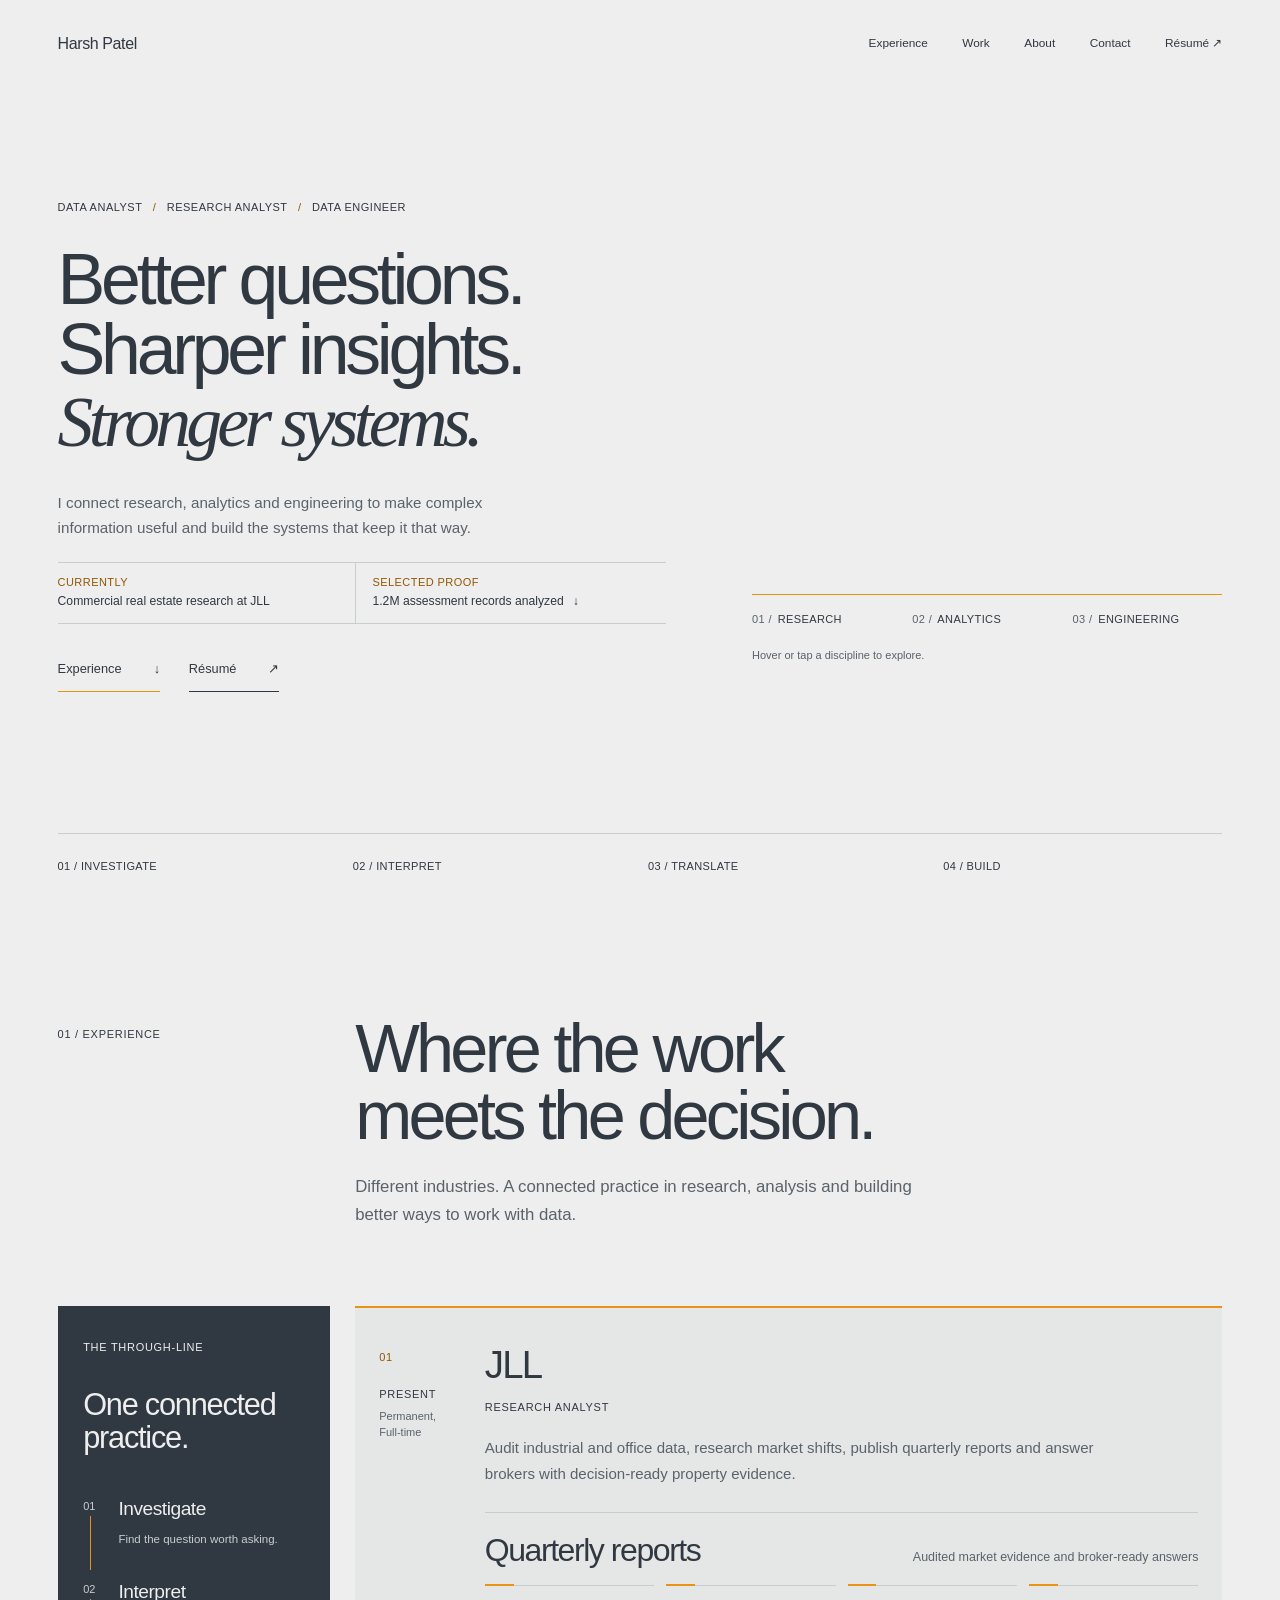
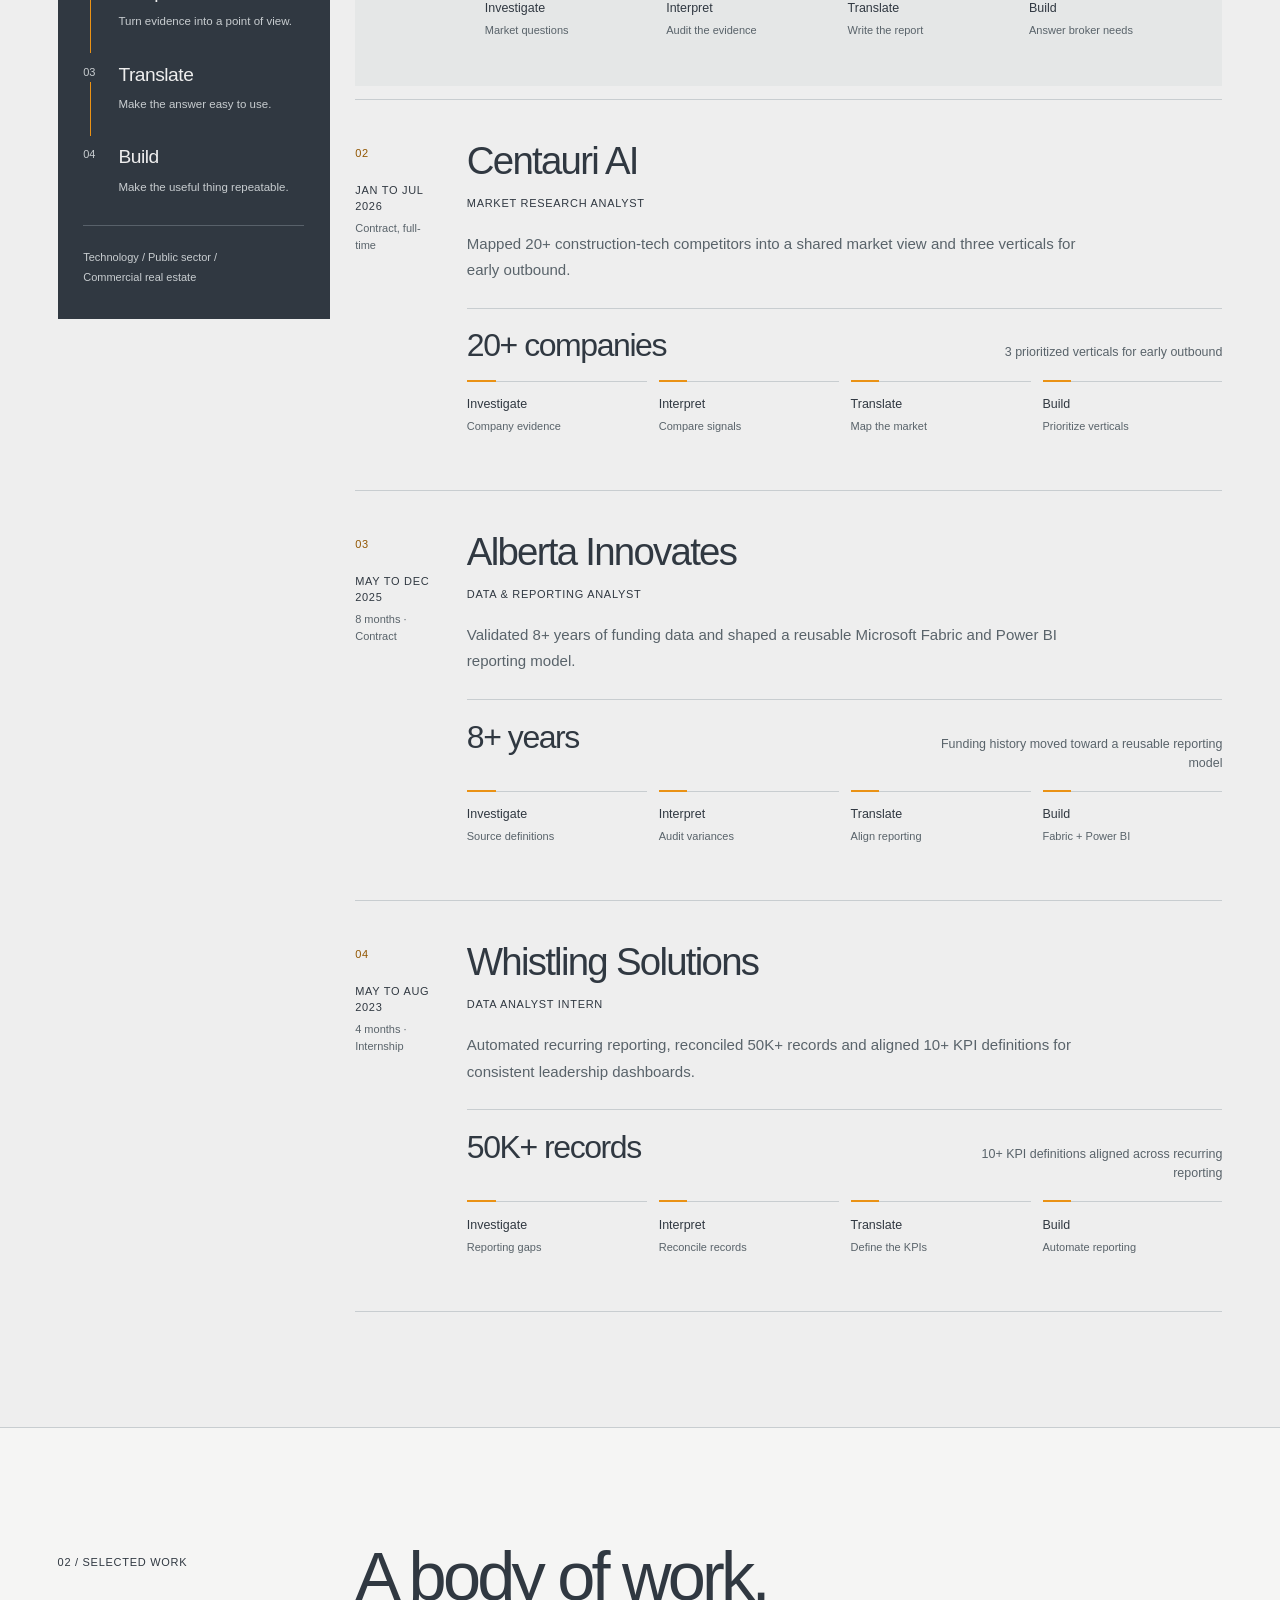
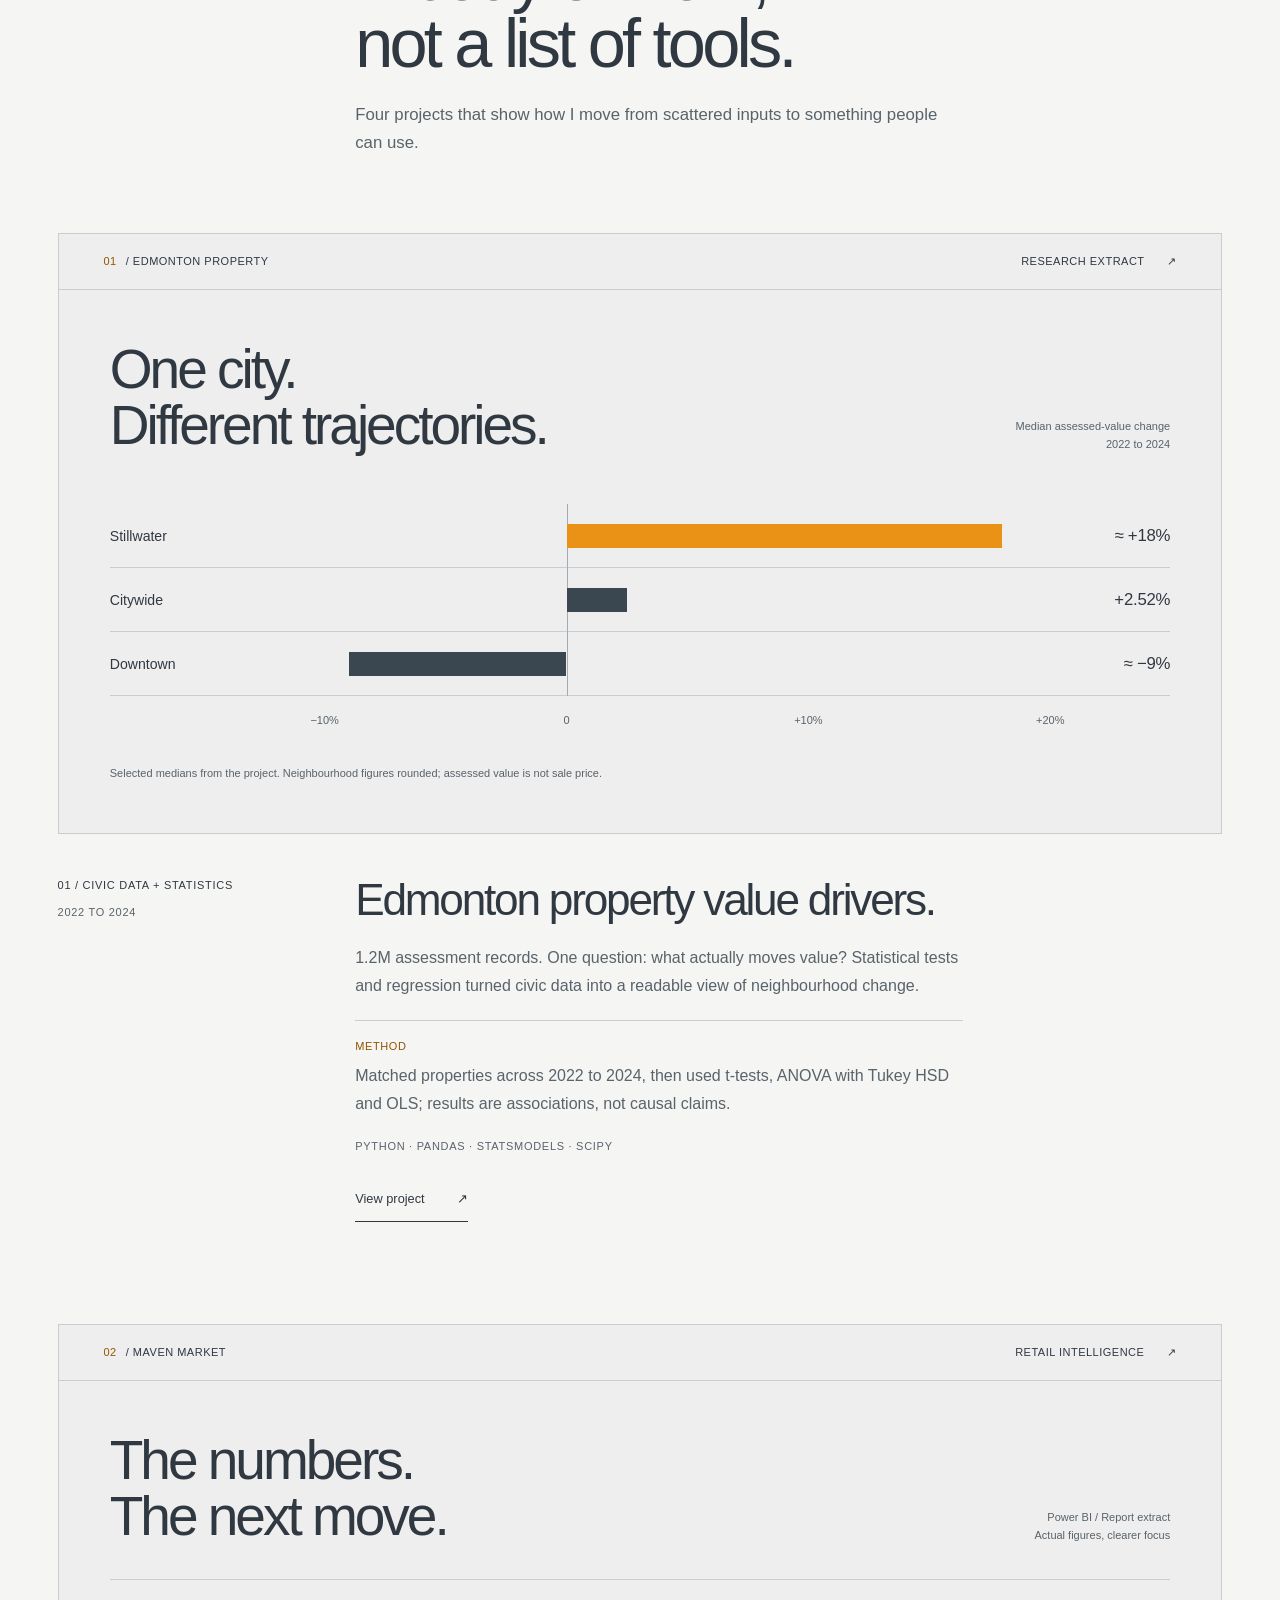
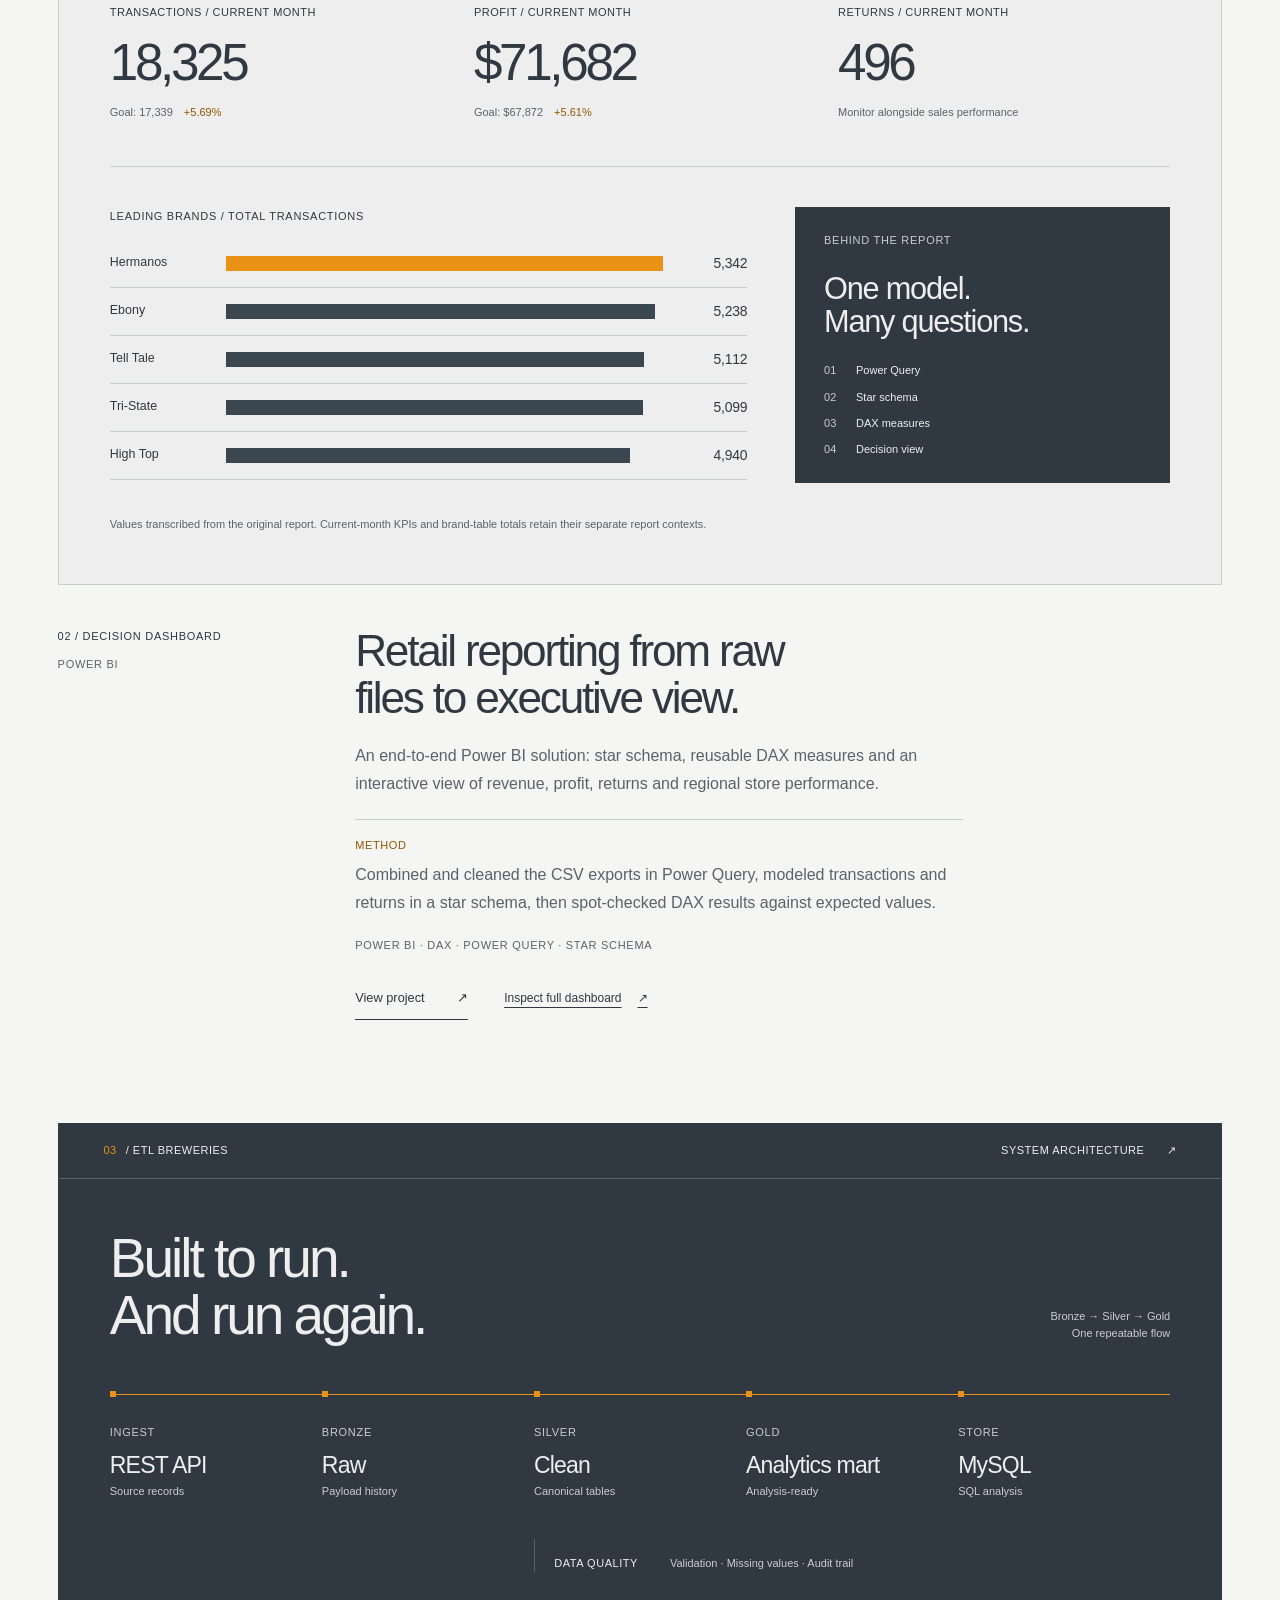
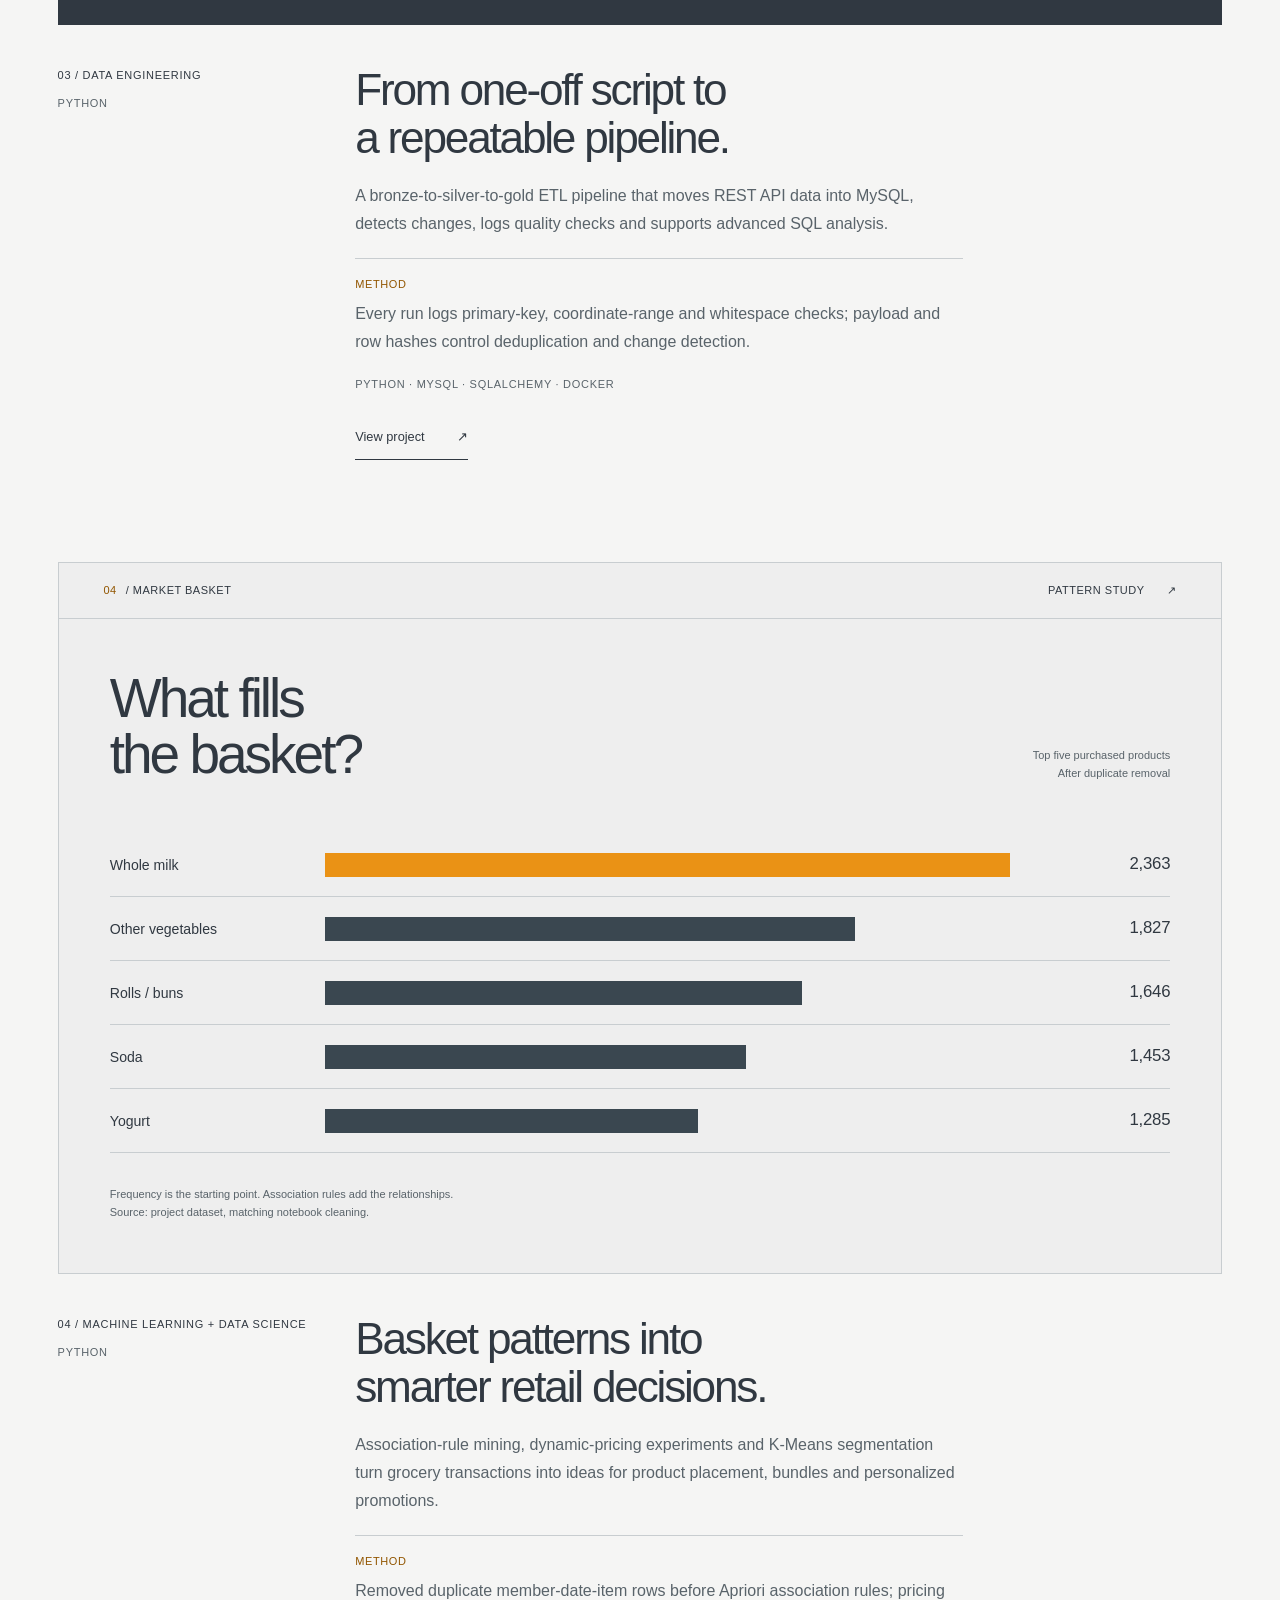
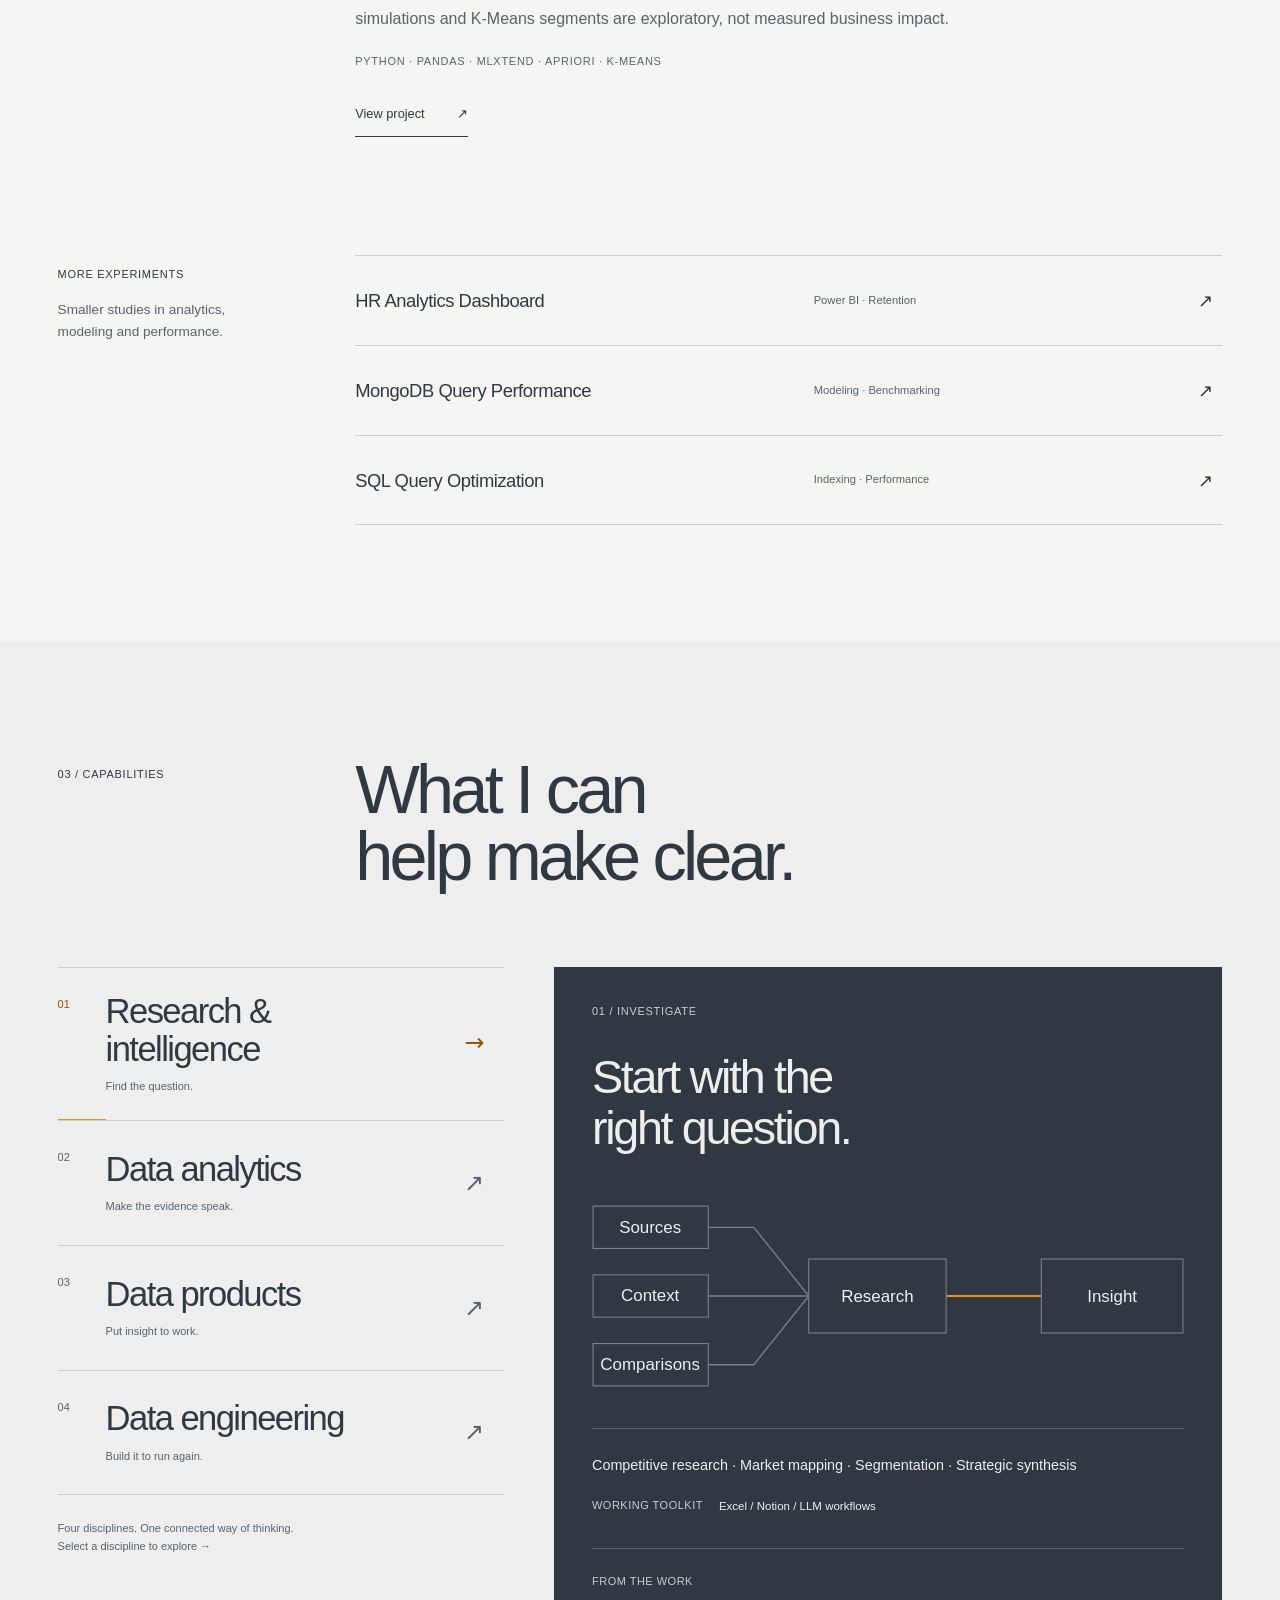
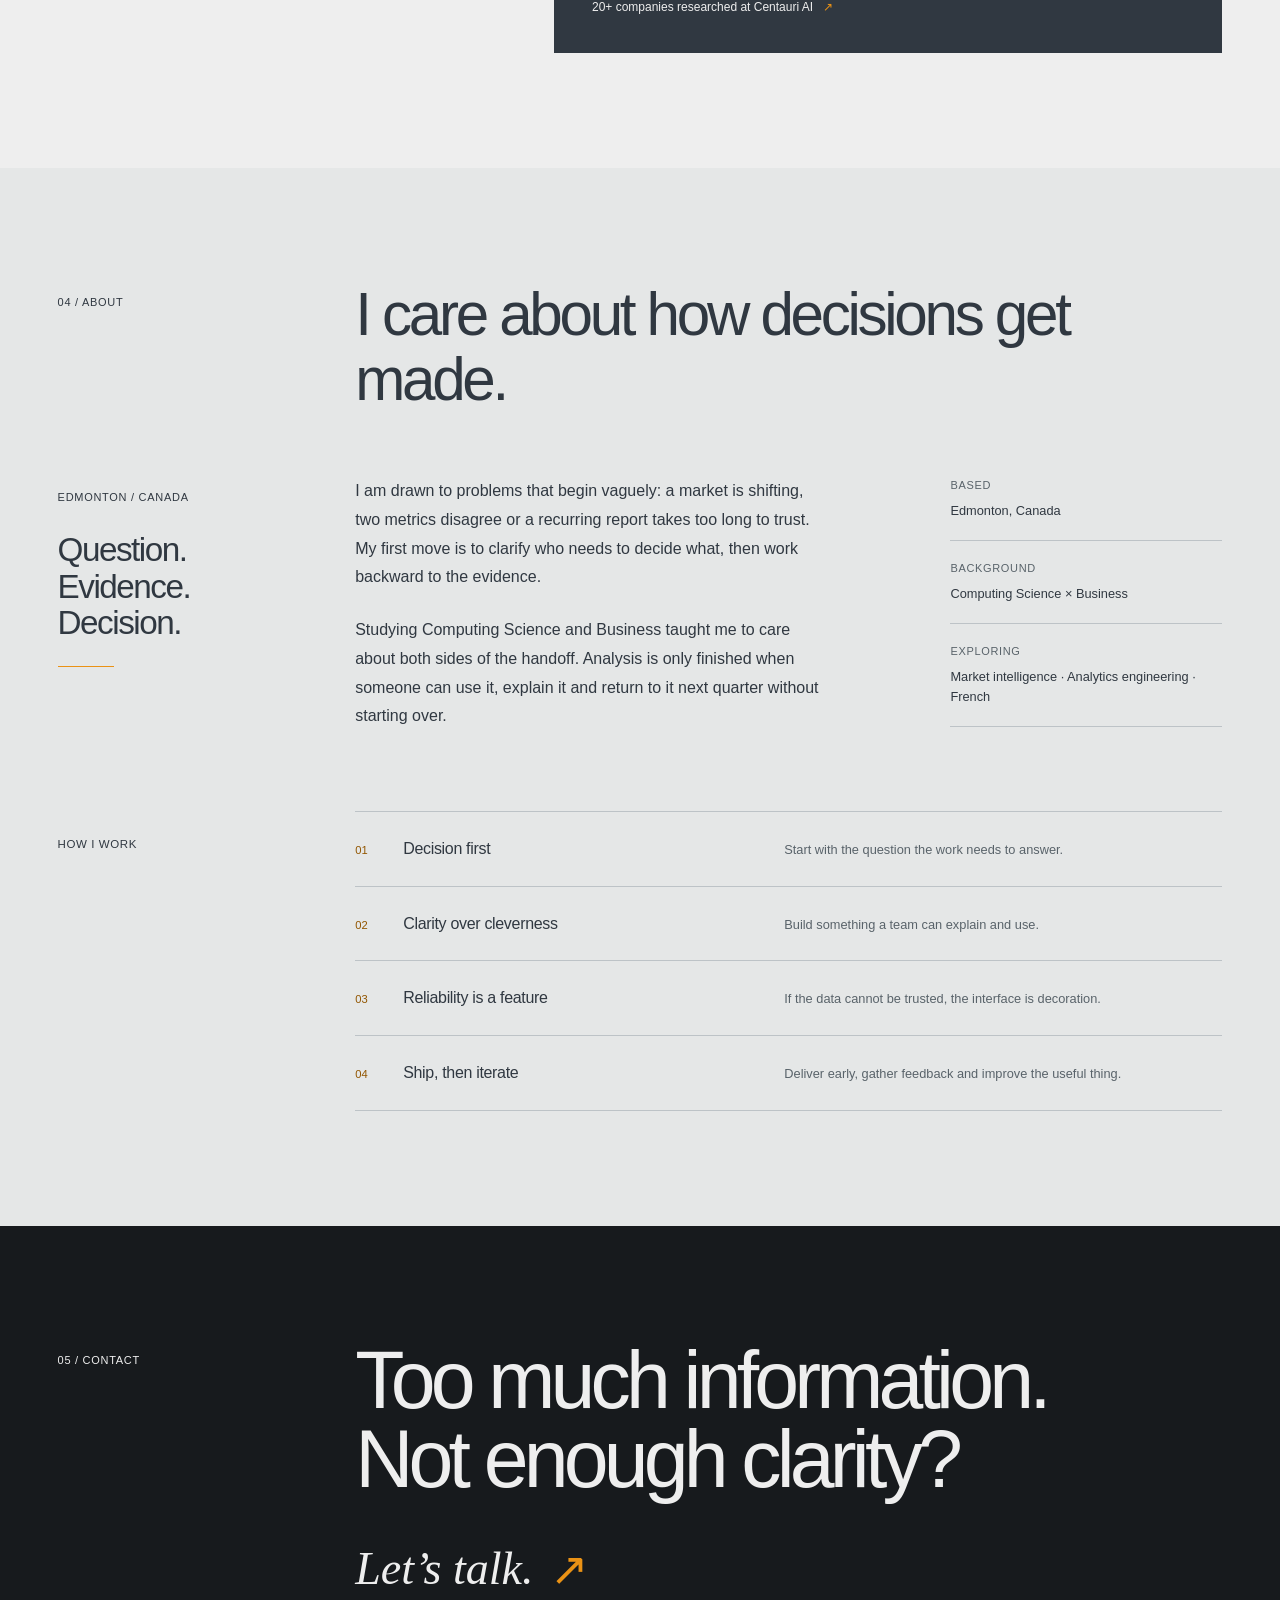
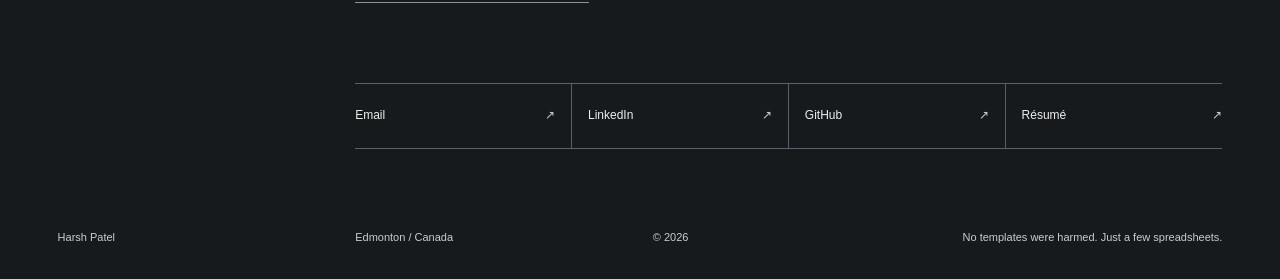
==== commit f202d8fb: "Update index.html" ====
--- a/index.html
+++ b/index.html
@@ -146,7 +146,7 @@
           </aside>
           <div class="experience-list">
           <article class="experience-row is-current reveal">
-            <p class="experience-date"><span>01</span><strong>Jul 2026 - Present</strong><small>Permanent, Full-time</small></p>
+            <p class="experience-date"><span>01</span><strong>Present</strong><small>Permanent, Full-time</small></p>
             <div class="experience-company">
               <h3>JLL</h3>
               <p class="experience-role">Research Analyst</p>
@@ -155,7 +155,7 @@
             <div class="role-proof"><p><strong>Quarterly reports</strong><span>Audited market evidence and broker-ready answers</span></p><ol aria-label="JLL workflow"><li><b>Investigate</b><small>Market questions</small></li><li><b>Interpret</b><small>Audit the evidence</small></li><li><b>Translate</b><small>Write the report</small></li><li><b>Build</b><small>Answer broker needs</small></li></ol></div>
           </article>
           <article class="experience-row reveal">
-            <p class="experience-date"><span>02</span><strong>Jan 2026 - Jul 2026 · 6 months</strong><small>Contract, full-time</small></p>
+            <p class="experience-date"><span>02</span><strong>Jan to Jul 2026</strong><small>Contract, full-time</small></p>
             <div class="experience-company">
               <h3>Centauri AI</h3>
               <p class="experience-role">Market Research Analyst</p>
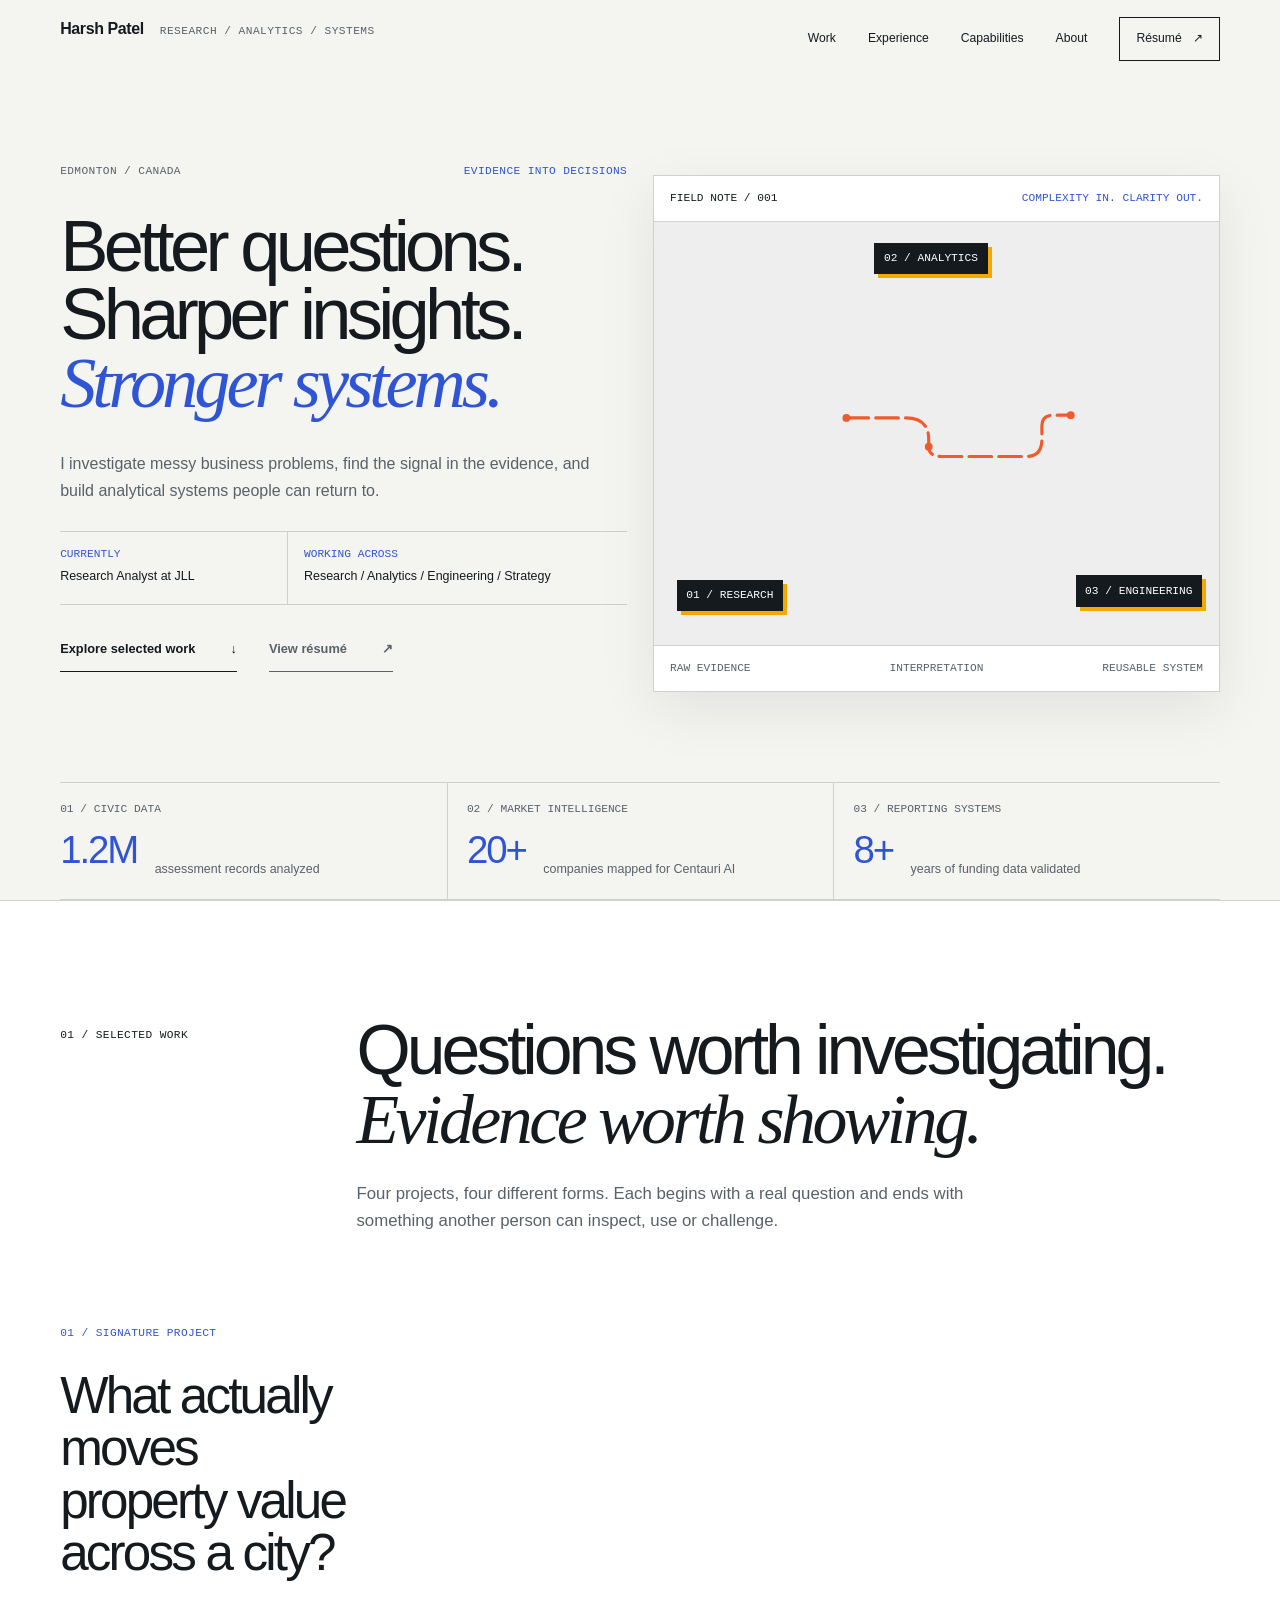
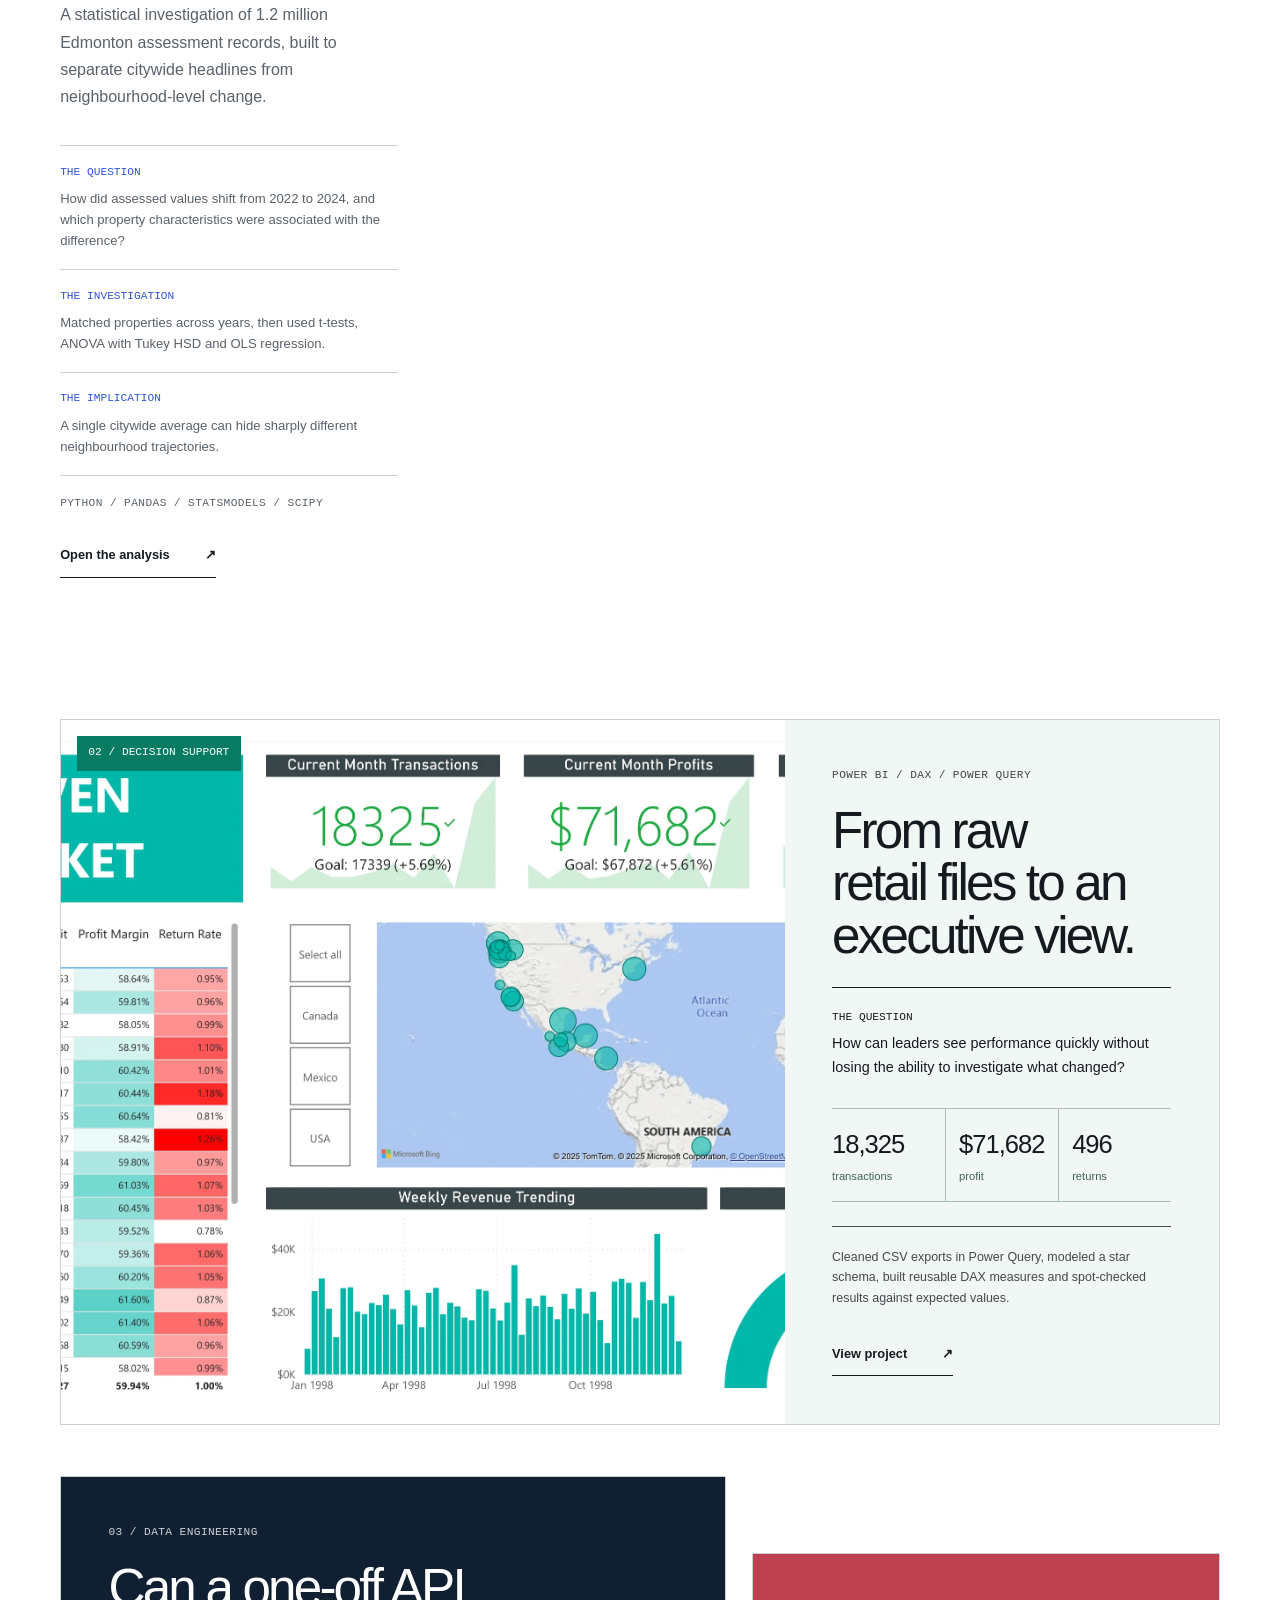
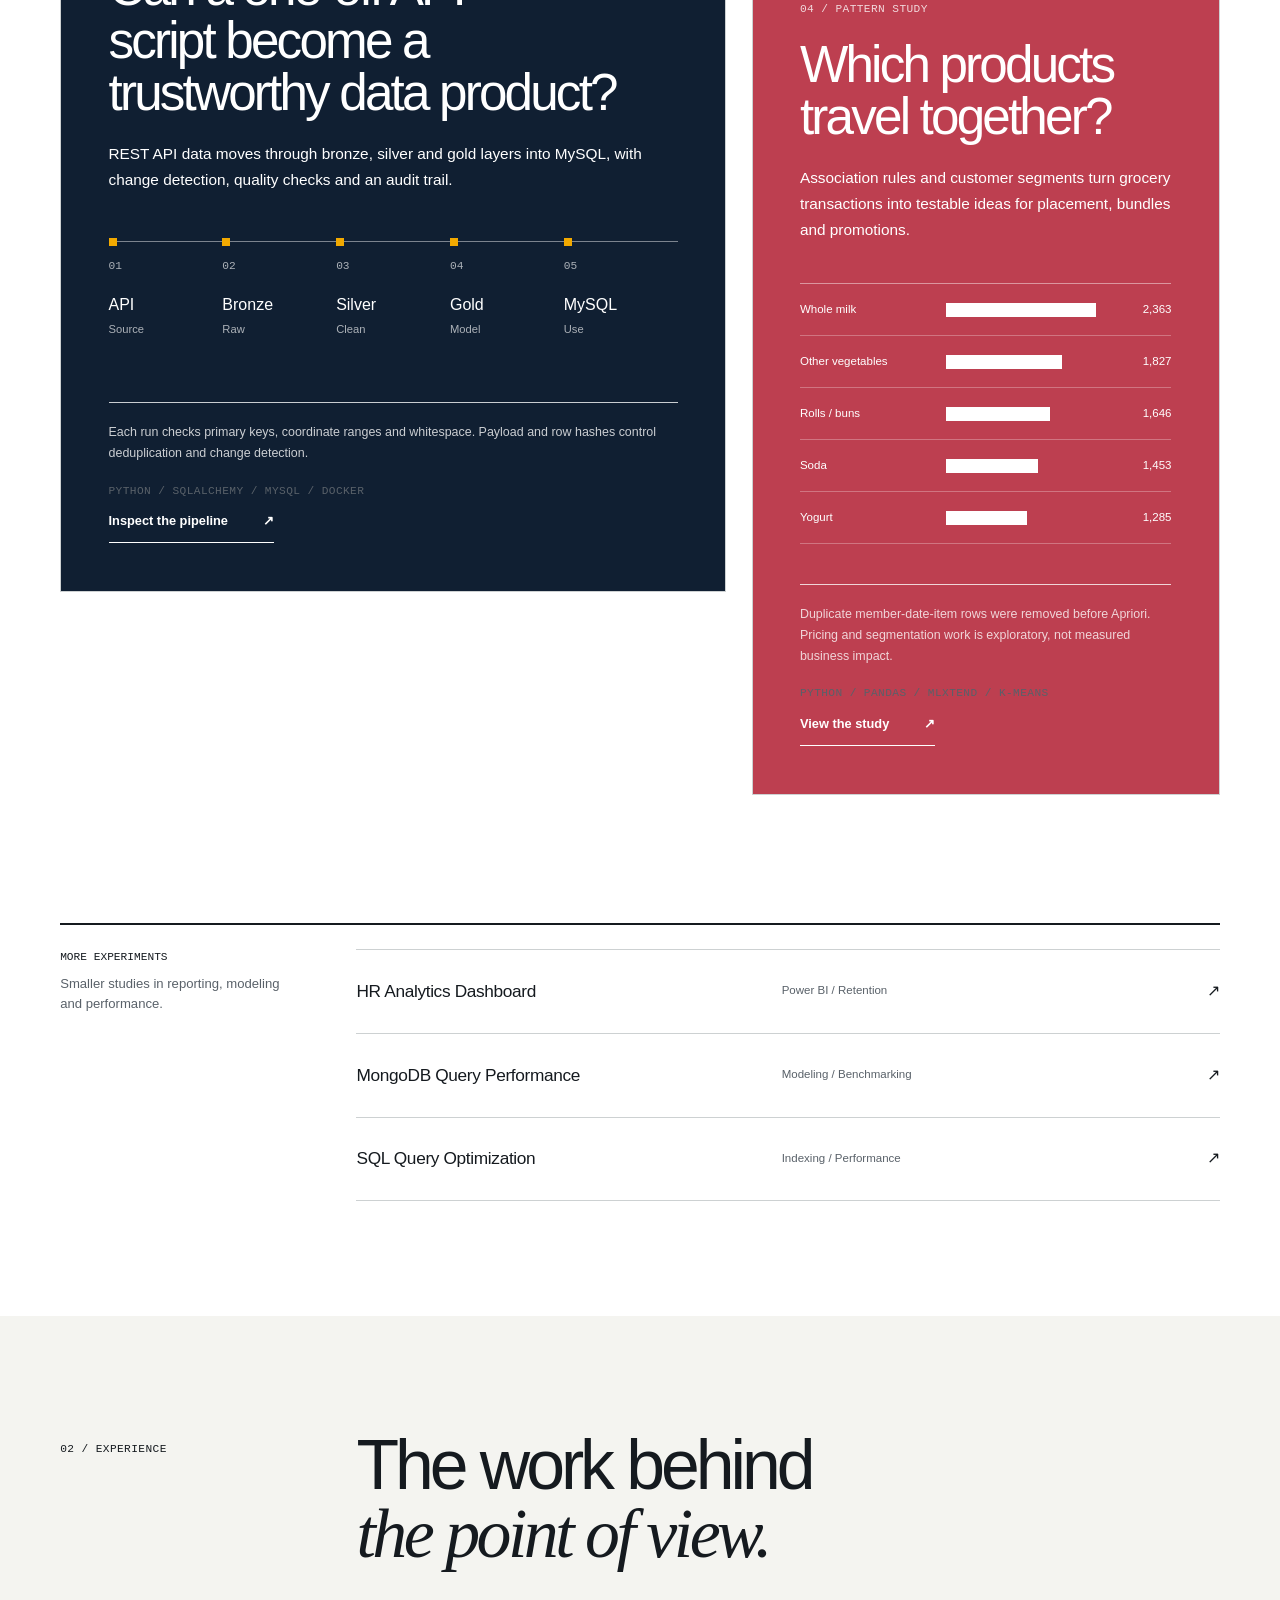
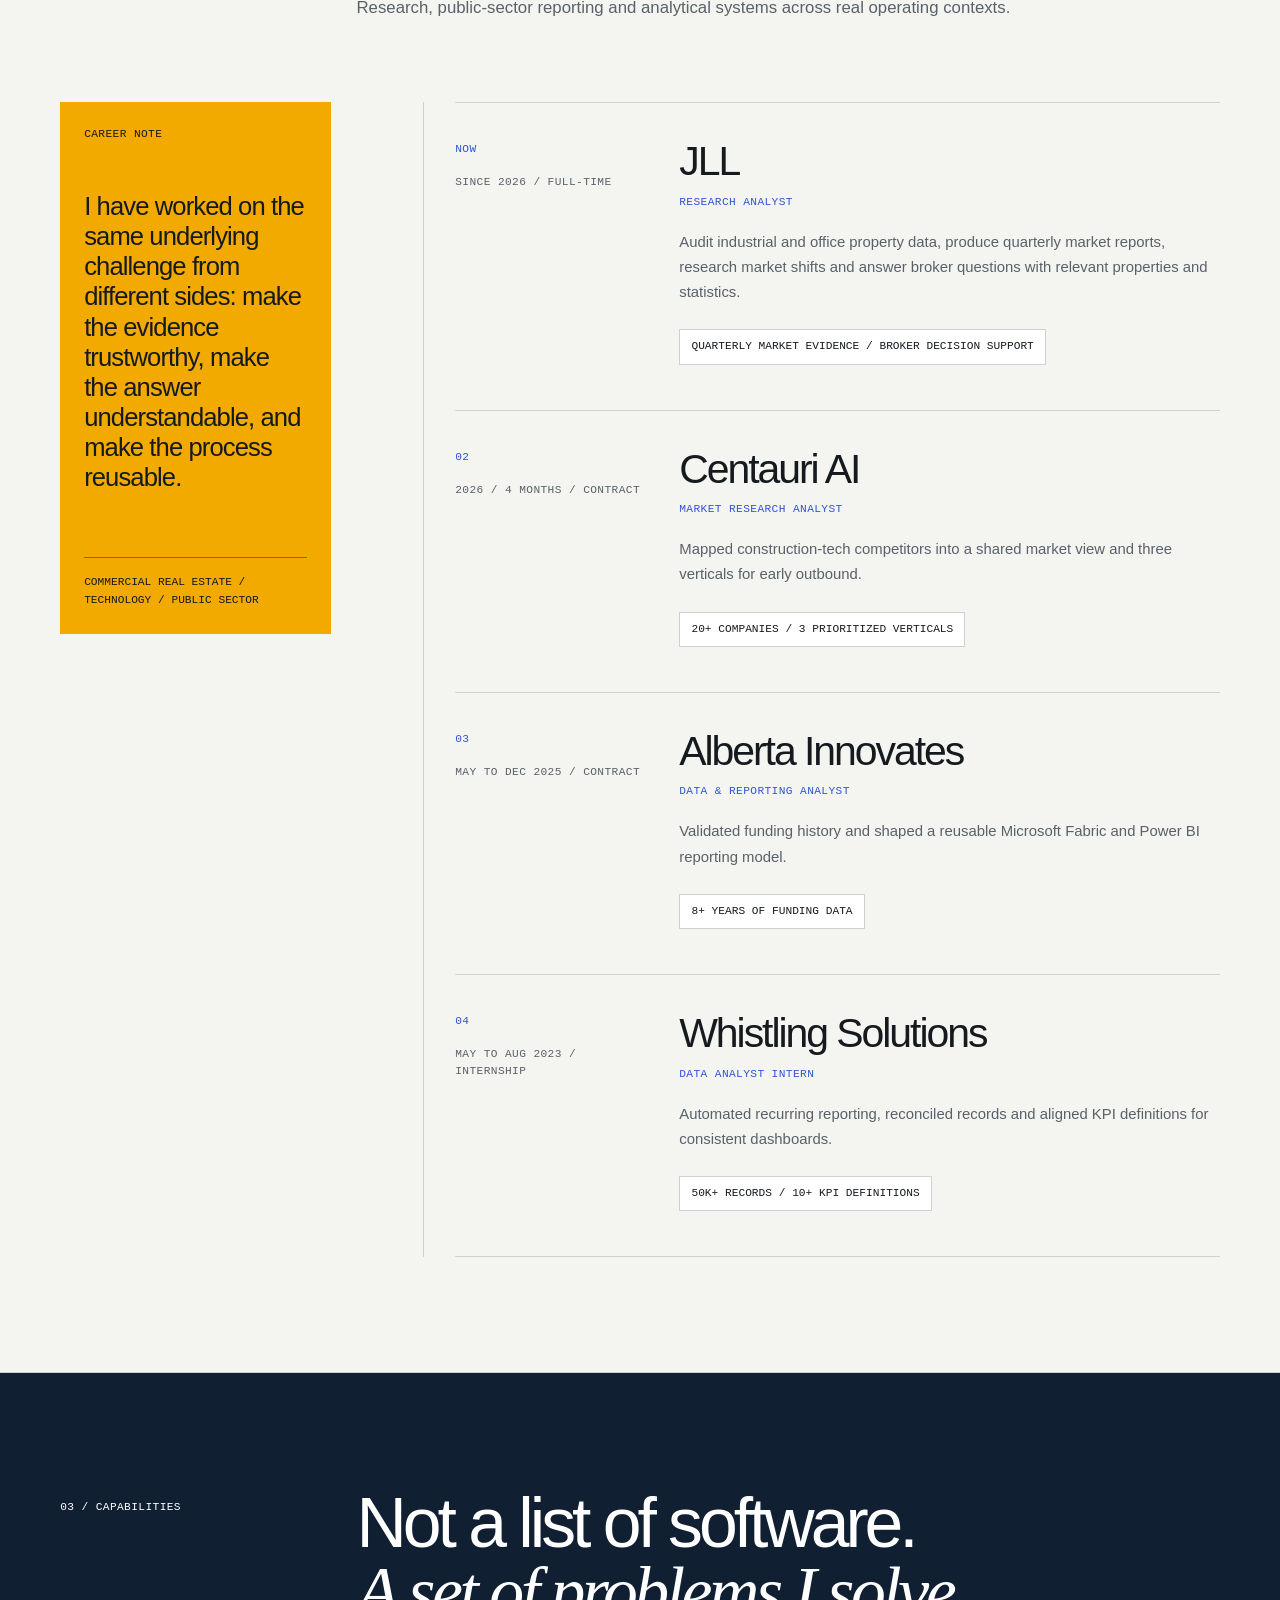
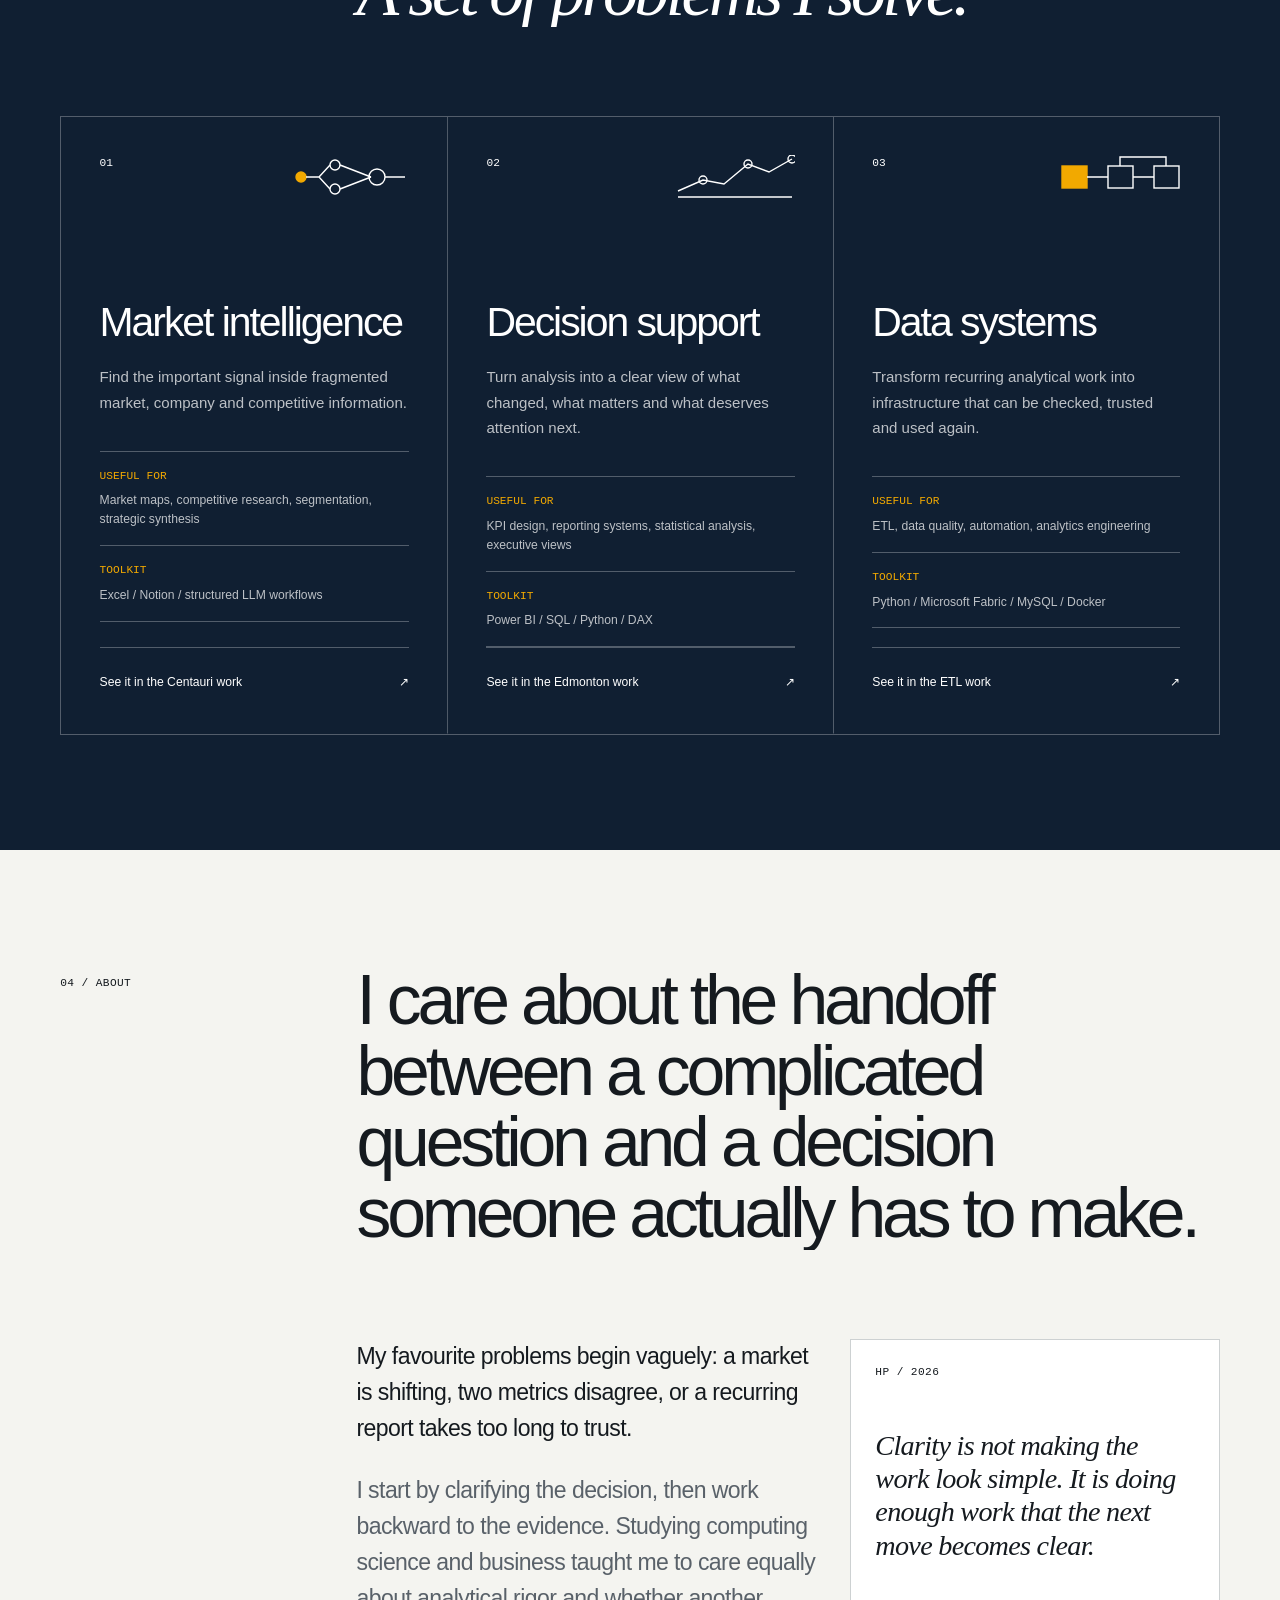
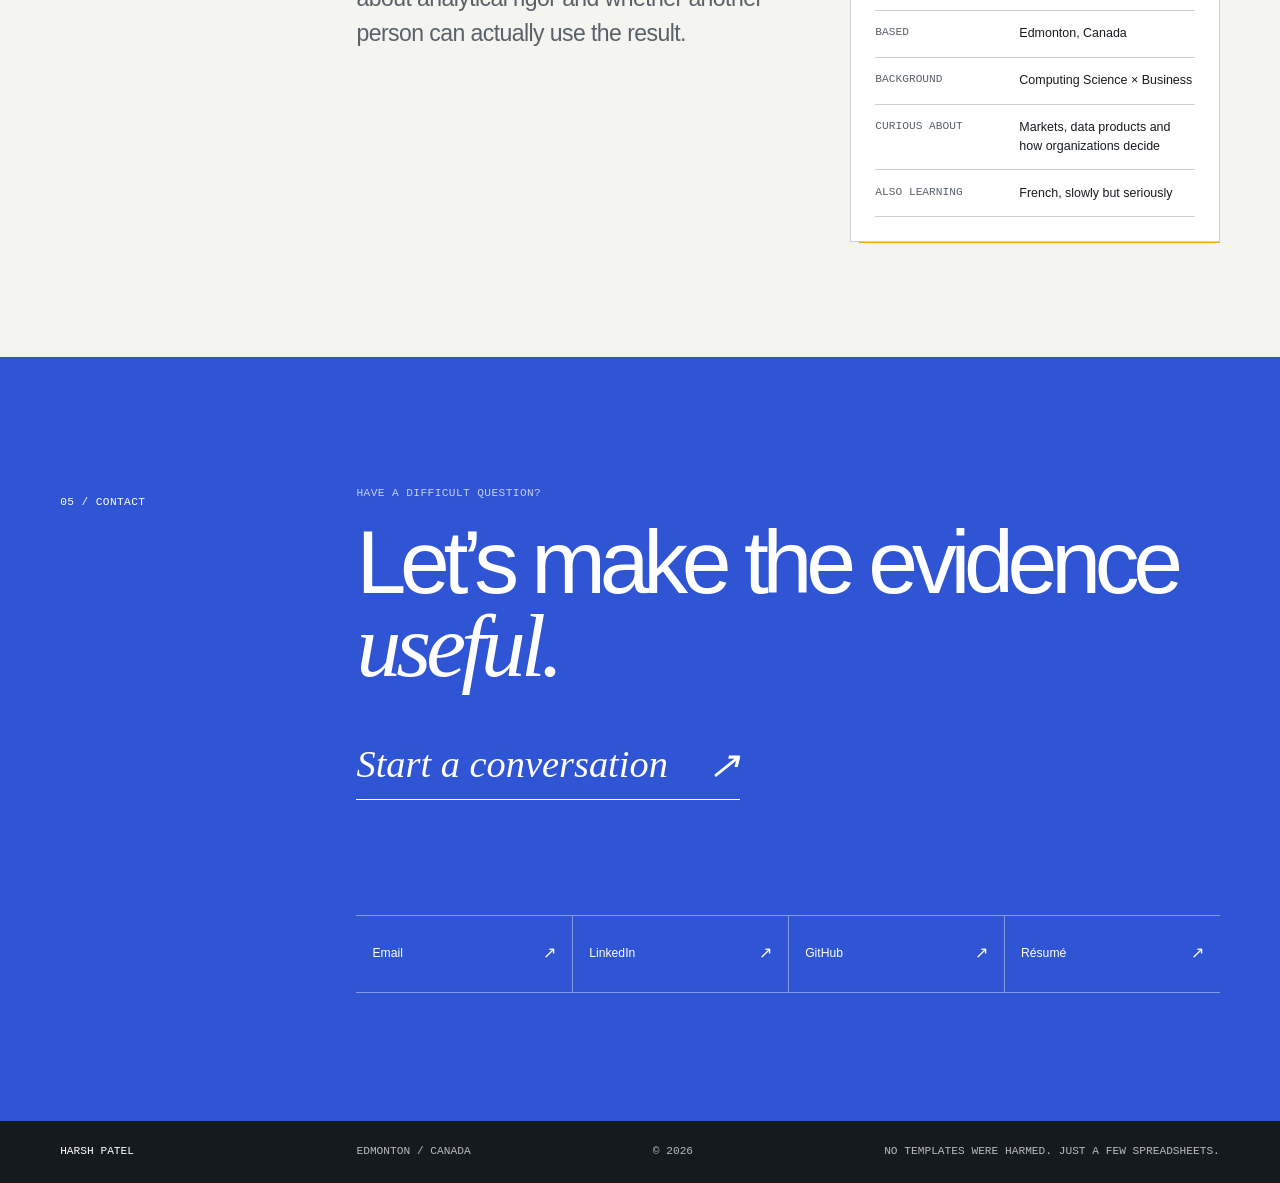
==== commit da208376: "Redesign portfolio around evidence and selected work" ====
--- a/index.html
+++ b/index.html
@@ -3,27 +3,27 @@
 <head>
   <meta charset="utf-8">
   <meta name="viewport" content="width=device-width, initial-scale=1">
-  <meta name="theme-color" content="#eeeeee">
-  <meta name="description" content="Harsh Patel connects research, data analytics and data engineering to turn complex questions into clear insights and reliable systems.">
+  <meta name="theme-color" content="#f4f4f0">
+  <meta name="description" content="Harsh Patel works across research, analytics, data engineering and business strategy to turn complex information into clear decisions and reliable systems.">
   <link rel="canonical" href="https://harshp10101.github.io/">
 
   <meta property="og:type" content="website">
   <meta property="og:url" content="https://harshp10101.github.io/">
-  <meta property="og:title" content="Harsh Patel | Research, data and clear decisions">
-  <meta property="og:description" content="Research, data analytics and data engineering. Better questions, sharper insights and stronger systems.">
+  <meta property="og:title" content="Harsh Patel | Research, analytics and data systems">
+  <meta property="og:description" content="Better questions. Sharper insights. Stronger systems. Selected work across research, analytics and data engineering.">
   <meta property="og:image" content="https://harshp10101.github.io/og.png">
   <meta property="og:image:width" content="1200">
   <meta property="og:image:height" content="630">
-  <meta property="og:image:alt" content="Harsh Patel: Research. Data. Clear decisions.">
+  <meta property="og:image:alt" content="Harsh Patel: Better questions. Sharper insights. Stronger systems.">
 
   <meta name="twitter:card" content="summary_large_image">
-  <meta name="twitter:title" content="Harsh Patel | Research, data and clear decisions">
-  <meta name="twitter:description" content="Research, data analytics and data engineering. Better questions, sharper insights and stronger systems.">
+  <meta name="twitter:title" content="Harsh Patel | Research, analytics and data systems">
+  <meta name="twitter:description" content="Research, analytics, engineering and business strategy, connected through real work.">
   <meta name="twitter:image" content="https://harshp10101.github.io/og.png">
 
   <title>Harsh Patel | Research, Analytics &amp; Data Engineering</title>
   <link rel="icon" type="image/svg+xml" href="favicon.svg">
-  <link rel="stylesheet" href="styles.css?v=20260831-mobile-editorial">
+  <link rel="stylesheet" href="styles.css?v=20261012-evidence-motion">
   <script>document.documentElement.classList.add('js');</script>
   <script type="application/ld+json">
   {
@@ -31,406 +31,172 @@
     "@type": "Person",
     "name": "Harsh Patel",
     "url": "https://harshp10101.github.io/",
-    "sameAs": [
-      "https://github.com/HarshP10101",
-      "https://www.linkedin.com/in/harsh-patel-a1563a237"
-    ],
-    "jobTitle": "Research Analyst",
-    "knowsAbout": ["Research", "Data analytics", "Data engineering", "Business intelligence", "Statistical analysis"],
-    "homeLocation": {
-      "@type": "Place",
-      "name": "Edmonton, Canada"
-    }
+    "sameAs": ["https://github.com/HarshP10101", "https://www.linkedin.com/in/harsh-patel-a1563a237"],
+    "jobTitle": "Data Analyst, Research Analyst and Data Engineer",
+    "knowsAbout": ["Market research", "Data analytics", "Data engineering", "Business intelligence", "Statistical analysis", "Business strategy"],
+    "homeLocation": {"@type": "Place", "name": "Edmonton, Canada"}
   }
   </script>
 </head>
 <body>
   <a class="skip-link" href="#main">Skip to content</a>
+  <div class="reading-progress" aria-hidden="true"><i></i></div>
 
   <header class="site-header" data-header>
     <div class="nav-shell">
-      <a class="brand" href="#top" aria-label="Harsh Patel home">Harsh Patel</a>
-
-      <button class="menu-toggle" type="button" aria-expanded="false" aria-controls="primary-nav">
-        <span class="menu-label">Menu</span>
-        <span class="menu-icon" aria-hidden="true"><i></i><i></i></span>
-      </button>
-
+      <a class="brand" href="#top"><span>Harsh Patel</span><small>Research / Analytics / Systems</small></a>
+      <button class="menu-toggle" type="button" aria-expanded="false" aria-controls="primary-nav"><span class="menu-label">Menu</span><span class="menu-mark" aria-hidden="true"><i></i><i></i></span></button>
       <nav id="primary-nav" class="primary-nav" aria-label="Primary navigation">
-        <a href="#experience">Experience</a>
-        <a href="#work">Work</a>
-        <a href="#about">About</a>
-        <a href="#contact">Contact</a>
-        <a href="https://drive.google.com/file/d/1ZE9Nh7otCvGoWTYUlGkcuaWp9lz2ky4y/view?usp=drive_link" target="_blank" rel="noopener noreferrer">Résumé ↗</a>
+        <a href="#work">Work</a><a href="#experience">Experience</a><a href="#capabilities">Capabilities</a><a href="#about">About</a><a class="resume-link" href="resume.pdf" target="_blank" rel="noopener">Résumé <span aria-hidden="true">↗</span></a>
       </nav>
     </div>
   </header>
 
   <main id="main">
     <section class="hero" id="top" aria-labelledby="hero-title">
-      <div class="page-shell hero-grid">
+      <div class="page-shell hero-layout">
         <div class="hero-copy">
-          <p class="hero-disciplines">Data analyst <span>/</span> Research analyst <span>/</span> Data engineer</p>
-          <h1 id="hero-title" class="hero-title">
-            <span>Better questions.</span>
-            <span>Sharper insights.</span>
-            <em>Stronger systems.</em>
-          </h1>
-          <p class="hero-intro">I connect research, analytics and engineering to make complex information useful and build the systems that keep it that way.</p>
-          <div class="hero-context" aria-label="Current role and selected proof">
-            <p><span>Currently</span>Commercial real estate research at JLL</p>
-            <a href="#project-edmonton"><span>Selected proof</span>1.2M assessment records analyzed <b aria-hidden="true">↓</b></a>
+          <p class="hero-kicker"><span>Edmonton / Canada</span><span>Evidence into decisions</span></p>
+          <h1 id="hero-title"><span>Better questions.</span><span>Sharper insights.</span><em>Stronger systems.</em></h1>
+          <p class="hero-intro">I investigate messy business problems, find the signal in the evidence, and build analytical systems people can return to.</p>
+          <div class="hero-now">
+            <p><span>Currently</span><strong>Research Analyst at JLL</strong></p>
+            <p><span>Working across</span><strong>Research / Analytics / Engineering / Strategy</strong></p>
           </div>
           <div class="hero-actions">
-            <a class="editorial-link" href="#experience">Experience <span aria-hidden="true">↓</span></a>
-            <a class="editorial-link secondary" href="https://drive.google.com/file/d/1ZE9Nh7otCvGoWTYUlGkcuaWp9lz2ky4y/view?usp=drive_link" target="_blank" rel="noopener noreferrer">Résumé <span aria-hidden="true">↗</span></a>
-          </div>
-        </div>
-
-        <figure class="hero-artwork">
-          <div class="hero-plate">
-            <div class="hero-depth">
-              <picture>
-                <source media="(max-width: 560px)" srcset="assets/evidence-hero-small.webp" width="800" height="600">
-                <img class="hero-art" src="assets/evidence-hero.webp" width="1448" height="1086" alt="A magnifying lens examines records, analytical reports reveal patterns, and connected data modules turn the evidence into a system" decoding="async" fetchpriority="high">
-              </picture>
-              <svg class="hero-flow-overlay" viewBox="0 0 1448 1086" fill="none" aria-hidden="true">
-                <path class="hero-signal" pathLength="1" d="M494 503H657Q706 503 706 548V560Q706 583 735 583H961Q988 583 988 550V523Q988 496 1016 496H1061"/>
-                <ellipse class="hero-cue hero-research-cue" cx="307" cy="450" rx="215" ry="219" pathLength="1"/>
-                <path class="hero-cue hero-analytics-cue" pathLength="1" d="M564 757L630 713L679 642L744 698L818 628L857 680L895 640"/>
-                <path class="hero-cue hero-engineering-cue" pathLength="1" d="M1065 300H1040Q1015 300 1015 326V658Q1015 684 1040 684H1070M1346 333H1378Q1402 333 1402 359V658Q1402 685 1378 685H1360"/>
-              </svg>
-            </div>
-          </div>
-          <figcaption class="hero-stages">
-            <div class="hero-stage-labels"><span>01 / Research</span><span>02 / Analytics</span><span>03 / Engineering</span></div>
-            <div class="hero-stage-controls" role="group" aria-label="Explore the three disciplines" hidden>
-              <button type="button" data-hero-stage="research" aria-pressed="false" aria-describedby="hero-explore-note"><span>01 /</span> Research</button>
-              <button type="button" data-hero-stage="analytics" aria-pressed="false" aria-describedby="hero-explore-note"><span>02 /</span> Analytics</button>
-              <button type="button" data-hero-stage="engineering" aria-pressed="false" aria-describedby="hero-explore-note"><span>03 /</span> Engineering</button>
-            </div>
-            <p class="hero-explore-note" id="hero-explore-note" hidden>Hover or tap a discipline to explore.</p>
-          </figcaption>
+            <a class="text-link" href="#work">Explore selected work <span aria-hidden="true">↓</span></a>
+            <a class="text-link is-muted" href="resume.pdf" target="_blank" rel="noopener">View résumé <span aria-hidden="true">↗</span></a>
+          </div>
+        </div>
+
+        <figure class="signal-lab" data-tilt aria-labelledby="signal-caption">
+          <div class="signal-lab-head"><span>Field note / 001</span><span>Complexity in. Clarity out.</span></div>
+          <div class="signal-window">
+            <picture><source media="(max-width: 560px)" srcset="assets/evidence-hero-small.webp" width="800" height="600"><img src="assets/evidence-hero.webp" width="1448" height="1086" alt="A magnifying lens examines raw records, analytical reports reveal patterns, and connected data modules turn evidence into a reusable system" decoding="async" fetchpriority="high"></picture>
+            <svg class="signal-overlay" viewBox="0 0 1448 1086" aria-hidden="true"><path class="signal-line" pathLength="1" d="M492 502H645Q704 502 704 557V576Q704 601 737 601H954Q994 601 994 557V522Q994 495 1023 495H1072"/><circle class="signal-pulse pulse-one" cx="493" cy="502" r="10"/><circle class="signal-pulse pulse-two" cx="704" cy="576" r="10"/><circle class="signal-pulse pulse-three" cx="1068" cy="495" r="10"/></svg>
+            <span class="signal-label label-research">01 / Research</span><span class="signal-label label-analysis">02 / Analytics</span><span class="signal-label label-system">03 / Engineering</span>
+          </div>
+          <figcaption id="signal-caption"><span>Raw evidence</span><span>Interpretation</span><span>Reusable system</span></figcaption>
         </figure>
 
-        <div class="hero-index" aria-label="The framework used across the site">
-          <span>01 / Investigate</span>
-          <span>02 / Interpret</span>
-          <span>03 / Translate</span>
-          <span>04 / Build</span>
+        <div class="proof-rail" aria-label="Selected proof points">
+          <a href="#project-edmonton"><span>01 / Civic data</span><strong>1.2M</strong><small>assessment records analyzed</small></a>
+          <a href="#experience"><span>02 / Market intelligence</span><strong>20+</strong><small>companies mapped for Centauri AI</small></a>
+          <a href="#experience"><span>03 / Reporting systems</span><strong>8+</strong><small>years of funding data validated</small></a>
+        </div>
+      </div>
+    </section>
+
+    <section class="section work" id="work" aria-labelledby="work-title">
+      <div class="page-shell">
+        <header class="section-heading" data-reveal="up">
+          <p class="section-index">01 / Selected work</p>
+          <div><h2 id="work-title">Questions worth investigating.<br><em>Evidence worth showing.</em></h2><p>Four projects, four different forms. Each begins with a real question and ends with something another person can inspect, use or challenge.</p></div>
+        </header>
+
+        <article class="signature-project" id="project-edmonton">
+          <div class="signature-copy" data-reveal="left">
+            <p class="project-number">01 / Signature project</p>
+            <h3>What actually moves property value across a city?</h3>
+            <p class="project-lede">A statistical investigation of 1.2 million Edmonton assessment records, built to separate citywide headlines from neighbourhood-level change.</p>
+            <dl class="project-facts">
+              <div><dt>The question</dt><dd>How did assessed values shift from 2022 to 2024, and which property characteristics were associated with the difference?</dd></div>
+              <div><dt>The investigation</dt><dd>Matched properties across years, then used t-tests, ANOVA with Tukey HSD and OLS regression.</dd></div>
+              <div><dt>The implication</dt><dd>A single citywide average can hide sharply different neighbourhood trajectories.</dd></div>
+            </dl>
+            <p class="tool-line">Python / Pandas / Statsmodels / SciPy</p>
+            <a class="project-link" href="https://github.com/HarshP10101/Edmonton-Property-Analysis" target="_blank" rel="noopener noreferrer">Open the analysis <span aria-hidden="true">↗</span></a>
+          </div>
+
+          <a class="signature-visual" href="https://github.com/HarshP10101/Edmonton-Property-Analysis" target="_blank" rel="noopener noreferrer" aria-label="Open Edmonton Property Analysis on GitHub" data-reveal="clip">
+            <div class="visual-meta"><span>Edmonton / 2022 to 2024</span><span>Selected median change</span></div>
+            <div class="signature-stat"><strong>1.2M</strong><span>assessment records</span></div>
+            <div class="city-chart" role="img" aria-label="Selected median assessed value change: Stillwater approximately plus 18 percent, citywide plus 2.52 percent, Downtown approximately minus 9 percent">
+              <div class="city-chart-row is-positive"><span>Stillwater</span><i style="--value:90%"></i><strong>≈ +18%</strong></div>
+              <div class="city-chart-row is-city"><span>Citywide</span><i style="--value:12.6%"></i><strong>+2.52%</strong></div>
+              <div class="city-chart-row is-negative"><span>Downtown</span><i style="--value:45%"></i><strong>≈ -9%</strong></div>
+            </div>
+            <p class="visual-note">Selected medians from the project. Neighbourhood figures rounded. Assessed value is not sale price.</p><span class="visual-arrow" aria-hidden="true">↗</span>
+          </a>
+        </article>
+
+        <div class="work-mosaic">
+          <article class="project-card project-maven" data-reveal="up">
+            <a class="project-media" href="https://github.com/HarshP10101/Maven-Market-Power-BI-Project" target="_blank" rel="noopener noreferrer" aria-label="Open Maven Market Power BI project on GitHub"><img src="assets/maven-market.webp" width="2767" height="1600" loading="lazy" decoding="async" alt="Maven Market Power BI dashboard with transaction, profit, return, brand and regional views"><span class="project-badge">02 / Decision support</span></a>
+            <div class="project-card-copy">
+              <p class="card-kicker">Power BI / DAX / Power Query</p><h3>From raw retail files to an executive view.</h3>
+              <p class="project-question"><span>The question</span>How can leaders see performance quickly without losing the ability to investigate what changed?</p>
+              <div class="project-kpis" aria-label="Current month figures from the original report"><p><strong>18,325</strong><span>transactions</span></p><p><strong>$71,682</strong><span>profit</span></p><p><strong>496</strong><span>returns</span></p></div>
+              <p class="method-note">Cleaned CSV exports in Power Query, modeled a star schema, built reusable DAX measures and spot-checked results against expected values.</p>
+              <a class="project-link" href="https://github.com/HarshP10101/Maven-Market-Power-BI-Project" target="_blank" rel="noopener noreferrer">View project <span aria-hidden="true">↗</span></a>
+            </div>
+          </article>
+
+          <article class="project-card project-pipeline" data-reveal="up">
+            <div class="project-card-copy">
+              <p class="card-kicker">03 / Data engineering</p><h3>Can a one-off API script become a trustworthy data product?</h3><p>REST API data moves through bronze, silver and gold layers into MySQL, with change detection, quality checks and an audit trail.</p>
+              <ol class="pipeline-flow" aria-label="ETL pipeline stages"><li><span>01</span><strong>API</strong><small>Source</small></li><li><span>02</span><strong>Bronze</strong><small>Raw</small></li><li><span>03</span><strong>Silver</strong><small>Clean</small></li><li><span>04</span><strong>Gold</strong><small>Model</small></li><li><span>05</span><strong>MySQL</strong><small>Use</small></li></ol>
+              <p class="method-note">Each run checks primary keys, coordinate ranges and whitespace. Payload and row hashes control deduplication and change detection.</p><p class="tool-line">Python / SQLAlchemy / MySQL / Docker</p>
+              <a class="project-link" href="https://github.com/HarshP10101/ETL-breweries" target="_blank" rel="noopener noreferrer">Inspect the pipeline <span aria-hidden="true">↗</span></a>
+            </div>
+          </article>
+
+          <article class="project-card project-basket" data-reveal="up">
+            <div class="project-card-copy">
+              <p class="card-kicker">04 / Pattern study</p><h3>Which products travel together?</h3><p>Association rules and customer segments turn grocery transactions into testable ideas for placement, bundles and promotions.</p>
+              <div class="basket-bars" role="img" aria-label="Top product frequencies after duplicate removal: whole milk 2363, other vegetables 1827, rolls and buns 1646, soda 1453, yogurt 1285"><p><span>Whole milk</span><i style="--value:94.5%"></i><strong>2,363</strong></p><p><span>Other vegetables</span><i style="--value:73.1%"></i><strong>1,827</strong></p><p><span>Rolls / buns</span><i style="--value:65.8%"></i><strong>1,646</strong></p><p><span>Soda</span><i style="--value:58.1%"></i><strong>1,453</strong></p><p><span>Yogurt</span><i style="--value:51.4%"></i><strong>1,285</strong></p></div>
+              <p class="method-note">Duplicate member-date-item rows were removed before Apriori. Pricing and segmentation work is exploratory, not measured business impact.</p><p class="tool-line">Python / Pandas / MLxtend / K-Means</p>
+              <a class="project-link" href="https://github.com/HarshP10101/Market-Basket-Analysis" target="_blank" rel="noopener noreferrer">View the study <span aria-hidden="true">↗</span></a>
+            </div>
+          </article>
+        </div>
+
+        <div class="project-index" data-reveal="up">
+          <p><span>More experiments</span>Smaller studies in reporting, modeling and performance.</p>
+          <nav aria-label="Additional projects"><a href="https://github.com/HarshP10101/HR-Analytics-Dashboard" target="_blank" rel="noopener noreferrer"><span>HR Analytics Dashboard</span><small>Power BI / Retention</small><b aria-hidden="true">↗</b></a><a href="https://github.com/HarshP10101/Mongo-DB-Query-Performance" target="_blank" rel="noopener noreferrer"><span>MongoDB Query Performance</span><small>Modeling / Benchmarking</small><b aria-hidden="true">↗</b></a><a href="https://github.com/HarshP10101/Optimizing-Database-Query-Performance" target="_blank" rel="noopener noreferrer"><span>SQL Query Optimization</span><small>Indexing / Performance</small><b aria-hidden="true">↗</b></a></nav>
         </div>
       </div>
     </section>
 
     <section class="section experience" id="experience" aria-labelledby="experience-title">
       <div class="page-shell">
-        <header class="section-heading reveal">
-          <p class="section-index">01 / Experience</p>
-          <div>
-            <h2 id="experience-title">Where the work<br>meets the decision.</h2>
-            <p>Different industries. A connected practice in research, analysis and building better ways to work with data.</p>
-          </div>
-        </header>
-
-        <div class="experience-layout">
-          <aside class="career-thread reveal" aria-label="The connection across my experience">
-            <p class="eyebrow">The through-line</p>
-            <p class="career-statement">One connected practice.</p>
-            <ol class="career-route">
-              <li><span>01</span><strong>Investigate</strong><p>Find the question worth asking.</p></li>
-              <li><span>02</span><strong>Interpret</strong><p>Turn evidence into a point of view.</p></li>
-              <li><span>03</span><strong>Translate</strong><p>Make the answer easy to use.</p></li>
-              <li><span>04</span><strong>Build</strong><p>Make the useful thing repeatable.</p></li>
-            </ol>
-            <p class="career-contexts">Technology / Public sector /<br>Commercial real estate</p>
-          </aside>
-          <div class="experience-list">
-          <article class="experience-row is-current reveal">
-            <p class="experience-date"><span>01</span><strong>Present</strong><small>Permanent, Full-time</small></p>
-            <div class="experience-company">
-              <h3>JLL</h3>
-              <p class="experience-role">Research Analyst</p>
-            </div>
-            <p class="experience-impact">Audit industrial and office data, research market shifts, publish quarterly reports and answer brokers with decision-ready property evidence.</p>
-            <div class="role-proof"><p><strong>Quarterly reports</strong><span>Audited market evidence and broker-ready answers</span></p><ol aria-label="JLL workflow"><li><b>Investigate</b><small>Market questions</small></li><li><b>Interpret</b><small>Audit the evidence</small></li><li><b>Translate</b><small>Write the report</small></li><li><b>Build</b><small>Answer broker needs</small></li></ol></div>
-          </article>
-          <article class="experience-row reveal">
-            <p class="experience-date"><span>02</span><strong>Jan to Jul 2026</strong><small>Contract, full-time</small></p>
-            <div class="experience-company">
-              <h3>Centauri AI</h3>
-              <p class="experience-role">Market Research Analyst</p>
-            </div>
-            <p class="experience-impact">Mapped 20+ construction-tech competitors into a shared market view and three verticals for early outbound.</p>
-            <div class="role-proof"><p><strong>20+ companies</strong><span>3 prioritized verticals for early outbound</span></p><ol aria-label="Centauri AI workflow"><li><b>Investigate</b><small>Company evidence</small></li><li><b>Interpret</b><small>Compare signals</small></li><li><b>Translate</b><small>Map the market</small></li><li><b>Build</b><small>Prioritize verticals</small></li></ol></div>
-          </article>
-          <article class="experience-row reveal">
-            <p class="experience-date"><span>03</span><strong>May to Dec 2025</strong><small>8 months · Contract</small></p>
-            <div class="experience-company">
-              <h3>Alberta Innovates</h3>
-              <p class="experience-role">Data &amp; Reporting Analyst</p>
-            </div>
-            <p class="experience-impact">Validated 8+ years of funding data and shaped a reusable Microsoft Fabric and Power BI reporting model.</p>
-            <div class="role-proof"><p><strong>8+ years</strong><span>Funding history moved toward a reusable reporting model</span></p><ol aria-label="Alberta Innovates workflow"><li><b>Investigate</b><small>Source definitions</small></li><li><b>Interpret</b><small>Audit variances</small></li><li><b>Translate</b><small>Align reporting</small></li><li><b>Build</b><small>Fabric + Power BI</small></li></ol></div>
-          </article>
-          <article class="experience-row reveal">
-            <p class="experience-date"><span>04</span><strong>May to Aug 2023</strong><small>4 months · Internship</small></p>
-            <div class="experience-company">
-              <h3>Whistling Solutions</h3>
-              <p class="experience-role">Data Analyst Intern</p>
-            </div>
-            <p class="experience-impact">Automated recurring reporting, reconciled 50K+ records and aligned 10+ KPI definitions for consistent leadership dashboards.</p>
-            <div class="role-proof"><p><strong>50K+ records</strong><span>10+ KPI definitions aligned across recurring reporting</span></p><ol aria-label="Whistling Solutions workflow"><li><b>Investigate</b><small>Reporting gaps</small></li><li><b>Interpret</b><small>Reconcile records</small></li><li><b>Translate</b><small>Define the KPIs</small></li><li><b>Build</b><small>Automate reporting</small></li></ol></div>
-          </article>
-        </div>
-        </div>
-      </div>
-    </section>
-
-    <section class="section work" id="work" aria-labelledby="work-title">
-      <div class="page-shell">
-        <header class="section-heading reveal">
-          <p class="section-index">02 / Selected work</p>
-          <div>
-            <h2 id="work-title">A body of work,<br>not a list of tools.</h2>
-            <p>Four projects that show how I move from scattered inputs to something people can use.</p>
-          </div>
-        </header>
-
-        <article class="project-feature reveal" id="project-edmonton">
-          <a class="project-visual property-preview" href="https://github.com/HarshP10101/Edmonton-Property-Analysis" target="_blank" rel="noopener noreferrer" aria-label="View Edmonton Property Value Drivers on GitHub">
-            <div class="artifact-strip"><span><b>01</b> / Edmonton property</span><span>Research extract <i aria-hidden="true">↗</i></span></div>
-            <div class="artifact-body">
-              <div class="preview-heading"><p class="preview-title">One city.<br><span>Different trajectories.</span></p><p>Median assessed-value change<br>2022 to 2024</p></div>
-              <div class="diverging-chart" role="img" aria-label="Selected median appreciation: Stillwater approximately plus 18 percent, citywide plus 2.52 percent, Downtown approximately minus 9 percent">
-                <div class="chart-row is-highlighted"><span>Stillwater</span><div class="bar-track"><i style="--start:33.333%;--size:60%"></i></div><strong>≈ +18%</strong></div>
-                <div class="chart-row"><span>Citywide</span><div class="bar-track"><i style="--start:33.333%;--size:8.4%"></i></div><strong>+2.52%</strong></div>
-                <div class="chart-row"><span>Downtown</span><div class="bar-track"><i style="--start:3.333%;--size:30%"></i></div><strong>≈ −9%</strong></div>
-                <div class="chart-axis" aria-hidden="true"><span>−10%</span><span>0</span><span>+10%</span><span>+20%</span></div>
-              </div>
-              <p class="artifact-source">Selected medians from the project. Neighbourhood figures rounded; assessed value is not sale price.</p>
-            </div>
-          </a>
-          <div class="project-meta">
-            <span>01 / Civic data + statistics</span>
-            <span>2022 to 2024</span>
-          </div>
-          <div class="project-copy">
-            <h3>Edmonton property value drivers.</h3>
-            <p>1.2M assessment records. One question: what actually moves value? Statistical tests and regression turned civic data into a readable view of neighbourhood change.</p>
-            <p class="project-method"><span>Method</span>Matched properties across 2022 to 2024, then used t-tests, ANOVA with Tukey HSD and OLS; results are associations, not causal claims.</p>
-            <p class="project-stack">Python · Pandas · Statsmodels · SciPy</p>
-            <a class="editorial-link" href="https://github.com/HarshP10101/Edmonton-Property-Analysis" target="_blank" rel="noopener noreferrer">View project <span aria-hidden="true">↗</span></a>
-          </div>
-        </article>
-
-        <article class="project-feature reveal" id="project-maven">
-          <a class="project-visual maven-preview" href="https://github.com/HarshP10101/Maven-Market-Power-BI-Project" target="_blank" rel="noopener noreferrer" aria-label="View Maven Market Power BI project on GitHub">
-            <div class="artifact-strip"><span><b>02</b> / Maven Market</span><span>Retail intelligence <i aria-hidden="true">↗</i></span></div>
-            <div class="artifact-body">
-              <div class="preview-heading"><p class="preview-title">The numbers.<br><span>The next move.</span></p><p>Power BI / Report extract<br>Actual figures, clearer focus</p></div>
-              <dl class="maven-kpis" aria-label="Current-month figures from the original dashboard"><div><dt>Transactions / current month</dt><dd>18,325<small>Goal: 17,339 <span>+5.69%</span></small></dd></div><div><dt>Profit / current month</dt><dd>$71,682<small>Goal: $67,872 <span>+5.61%</span></small></dd></div><div><dt>Returns / current month</dt><dd>496<small>Monitor alongside sales performance</small></dd></div></dl>
-              <div class="maven-analysis">
-                <div class="maven-brands"><p class="eyebrow">Leading brands / total transactions</p><div class="frequency-chart" role="img" aria-label="Brand transactions from the report: Hermanos 5342, Ebony 5238, Tell Tale 5112, Tri-State 5099, High Top 4940">
-                  <div class="chart-row is-highlighted"><span>Hermanos</span><div class="bar-track"><i style="--size:97.13%"></i></div><strong>5,342</strong></div>
-                  <div class="chart-row"><span>Ebony</span><div class="bar-track"><i style="--size:95.24%"></i></div><strong>5,238</strong></div>
-                  <div class="chart-row"><span>Tell Tale</span><div class="bar-track"><i style="--size:92.95%"></i></div><strong>5,112</strong></div>
-                  <div class="chart-row"><span>Tri-State</span><div class="bar-track"><i style="--size:92.71%"></i></div><strong>5,099</strong></div>
-                  <div class="chart-row"><span>High Top</span><div class="bar-track"><i style="--size:89.82%"></i></div><strong>4,940</strong></div>
-                </div></div>
-                <aside class="maven-model"><p class="eyebrow">Behind the report</p><p class="model-title">One model.<br><span>Many questions.</span></p><ol><li><span>01</span>Power Query</li><li><span>02</span>Star schema</li><li><span>03</span>DAX measures</li><li><span>04</span>Decision view</li></ol></aside>
-              </div>
-              <p class="artifact-source">Values transcribed from the original report. Current-month KPIs and brand-table totals retain their separate report contexts.</p>
-            </div>
-          </a>
-          <div class="project-meta">
-            <span>02 / Decision dashboard</span>
-            <span>Power BI</span>
-          </div>
-          <div class="project-copy">
-            <h3>Retail reporting from raw files to executive view.</h3>
-            <p>An end-to-end Power BI solution: star schema, reusable DAX measures and an interactive view of revenue, profit, returns and regional store performance.</p>
-            <p class="project-method"><span>Method</span>Combined and cleaned the CSV exports in Power Query, modeled transactions and returns in a star schema, then spot-checked DAX results against expected values.</p>
-            <p class="project-stack">Power BI · DAX · Power Query · Star schema</p>
-            <a class="editorial-link" href="https://github.com/HarshP10101/Maven-Market-Power-BI-Project" target="_blank" rel="noopener noreferrer">View project <span aria-hidden="true">↗</span></a>
-            <a class="artifact-link" href="assets/maven-market.webp" target="_blank" rel="noopener">Inspect full dashboard <span aria-hidden="true">↗</span></a>
-          </div>
-        </article>
-
-        <article class="project-feature reveal" id="project-engineering">
-          <a class="project-visual pipeline-preview" href="https://github.com/HarshP10101/ETL-breweries" target="_blank" rel="noopener noreferrer" aria-label="View production-grade ETL pipeline on GitHub">
-            <div class="artifact-strip"><span><b>03</b> / ETL Breweries</span><span>System architecture <i aria-hidden="true">↗</i></span></div>
-            <div class="artifact-body">
-              <div class="preview-heading"><p class="preview-title">Built to run.<br><span>And run again.</span></p><p>Bronze → Silver → Gold<br>One repeatable flow</p></div>
-              <ol class="pipeline-stages" aria-label="REST API to raw payloads, clean canonical tables, analytics mart and MySQL">
-                <li><small>Ingest</small><strong>REST API</strong><span>Source records</span></li>
-                <li><small>Bronze</small><strong>Raw</strong><span>Payload history</span></li>
-                <li><small>Silver</small><strong>Clean</strong><span>Canonical tables</span></li>
-                <li><small>Gold</small><strong>Analytics mart</strong><span>Analysis-ready</span></li>
-                <li><small>Store</small><strong>MySQL</strong><span>SQL analysis</span></li>
-              </ol>
-              <div class="quality-branch"><span>Data quality</span><p>Validation · Missing values · Audit trail</p></div>
-            </div>
-          </a>
-          <div class="project-meta">
-            <span>03 / Data engineering</span>
-            <span>Python</span>
-          </div>
-          <div class="project-copy">
-            <h3>From one-off script to a repeatable pipeline.</h3>
-            <p>A bronze-to-silver-to-gold ETL pipeline that moves REST API data into MySQL, detects changes, logs quality checks and supports advanced SQL analysis.</p>
-            <p class="project-method"><span>Method</span>Every run logs primary-key, coordinate-range and whitespace checks; payload and row hashes control deduplication and change detection.</p>
-            <p class="project-stack">Python · MySQL · SQLAlchemy · Docker</p>
-            <a class="editorial-link" href="https://github.com/HarshP10101/ETL-breweries" target="_blank" rel="noopener noreferrer">View project <span aria-hidden="true">↗</span></a>
-          </div>
-        </article>
-
-        <article class="project-feature reveal" id="project-basket">
-          <a class="project-visual basket-preview" href="https://github.com/HarshP10101/Market-Basket-Analysis" target="_blank" rel="noopener noreferrer" aria-label="View Market Basket Analysis project on GitHub">
-            <div class="artifact-strip"><span><b>04</b> / Market basket</span><span>Pattern study <i aria-hidden="true">↗</i></span></div>
-            <div class="artifact-body">
-              <div class="preview-heading"><p class="preview-title">What fills<br><span>the basket?</span></p><p>Top five purchased products<br>After duplicate removal</p></div>
-              <div class="frequency-chart" role="img" aria-label="Product frequency: whole milk 2363, other vegetables 1827, rolls and buns 1646, soda 1453, yogurt 1285">
-                <div class="chart-row is-highlighted"><span>Whole milk</span><div class="bar-track"><i style="--size:94.52%"></i></div><strong>2,363</strong></div>
-                <div class="chart-row"><span>Other vegetables</span><div class="bar-track"><i style="--size:73.08%"></i></div><strong>1,827</strong></div>
-                <div class="chart-row"><span>Rolls / buns</span><div class="bar-track"><i style="--size:65.84%"></i></div><strong>1,646</strong></div>
-                <div class="chart-row"><span>Soda</span><div class="bar-track"><i style="--size:58.12%"></i></div><strong>1,453</strong></div>
-                <div class="chart-row"><span>Yogurt</span><div class="bar-track"><i style="--size:51.4%"></i></div><strong>1,285</strong></div>
-              </div>
-              <p class="artifact-source">Frequency is the starting point. Association rules add the relationships.<span>Source: project dataset, matching notebook cleaning.</span></p>
-            </div>
-          </a>
-          <div class="project-meta">
-            <span>04 / Machine learning + data science</span>
-            <span>Python</span>
-          </div>
-          <div class="project-copy">
-            <h3>Basket patterns into smarter retail decisions.</h3>
-            <p>Association-rule mining, dynamic-pricing experiments and K-Means segmentation turn grocery transactions into ideas for product placement, bundles and personalized promotions.</p>
-            <p class="project-method"><span>Method</span>Removed duplicate member-date-item rows before Apriori association rules; pricing simulations and K-Means segments are exploratory, not measured business impact.</p>
-            <p class="project-stack">Python · Pandas · MLxtend · Apriori · K-Means</p>
-            <a class="editorial-link" href="https://github.com/HarshP10101/Market-Basket-Analysis" target="_blank" rel="noopener noreferrer">View project <span aria-hidden="true">↗</span></a>
-          </div>
-        </article>
-
-        <div class="archive reveal">
-          <div class="archive-heading">
-            <p class="section-index">More experiments</p>
-            <p>Smaller studies in analytics, modeling and performance.</p>
-          </div>
-          <div class="archive-list">
-            <a href="https://github.com/HarshP10101/HR-Analytics-Dashboard" target="_blank" rel="noopener noreferrer"><span>HR Analytics Dashboard</span><span>Power BI · Retention</span><b>↗</b></a>
-            <a href="https://github.com/HarshP10101/Mongo-DB-Query-Performance" target="_blank" rel="noopener noreferrer"><span>MongoDB Query Performance</span><span>Modeling · Benchmarking</span><b>↗</b></a>
-            <a href="https://github.com/HarshP10101/Optimizing-Database-Query-Performance" target="_blank" rel="noopener noreferrer"><span>SQL Query Optimization</span><span>Indexing · Performance</span><b>↗</b></a>
-          </div>
+        <header class="section-heading compact" data-reveal="up"><p class="section-index">02 / Experience</p><div><h2 id="experience-title">The work behind<br><em>the point of view.</em></h2><p>Research, public-sector reporting and analytical systems across real operating contexts.</p></div></header>
+        <div class="experience-grid">
+          <aside class="experience-aside" data-reveal="left"><p class="aside-label">Career note</p><p>I have worked on the same underlying challenge from different sides: make the evidence trustworthy, make the answer understandable, and make the process reusable.</p><span>Commercial real estate / Technology / Public sector</span></aside>
+          <ol class="experience-timeline" aria-label="Work experience">
+            <li class="is-current" data-reveal="up"><p class="experience-period"><span>Now</span>Since 2026 / Full-time</p><div><h3>JLL</h3><p class="experience-role">Research Analyst</p><p>Audit industrial and office property data, produce quarterly market reports, research market shifts and answer broker questions with relevant properties and statistics.</p><strong>Quarterly market evidence / Broker decision support</strong></div></li>
+            <li data-reveal="up"><p class="experience-period"><span>02</span>2026 / 4 months / Contract</p><div><h3>Centauri AI</h3><p class="experience-role">Market Research Analyst</p><p>Mapped construction-tech competitors into a shared market view and three verticals for early outbound.</p><strong>20+ companies / 3 prioritized verticals</strong></div></li>
+            <li data-reveal="up"><p class="experience-period"><span>03</span>May to Dec 2025 / Contract</p><div><h3>Alberta Innovates</h3><p class="experience-role">Data &amp; Reporting Analyst</p><p>Validated funding history and shaped a reusable Microsoft Fabric and Power BI reporting model.</p><strong>8+ years of funding data</strong></div></li>
+            <li data-reveal="up"><p class="experience-period"><span>04</span>May to Aug 2023 / Internship</p><div><h3>Whistling Solutions</h3><p class="experience-role">Data Analyst Intern</p><p>Automated recurring reporting, reconciled records and aligned KPI definitions for consistent dashboards.</p><strong>50K+ records / 10+ KPI definitions</strong></div></li>
+          </ol>
         </div>
       </div>
     </section>
 
     <section class="section capabilities" id="capabilities" aria-labelledby="capabilities-title">
       <div class="page-shell">
-        <header class="section-heading reveal">
-          <p class="section-index">03 / Capabilities</p>
-          <div>
-            <h2 id="capabilities-title">What I can<br>help make clear.</h2>
-          </div>
-        </header>
-
-        <div class="capability-workbench reveal" data-capabilities>
-          <div class="capability-select" role="tablist" aria-label="Explore my capabilities" aria-orientation="vertical">
-            <button type="button" role="tab" id="tab-research" aria-controls="panel-research" aria-selected="true"><span class="capability-number">01</span><span><strong>Research &amp;<br>intelligence</strong><small>Find the question.</small></span><i aria-hidden="true">↗</i></button>
-            <button type="button" role="tab" id="tab-analytics" aria-controls="panel-analytics" aria-selected="false"><span class="capability-number">02</span><span><strong>Data analytics</strong><small>Make the evidence speak.</small></span><i aria-hidden="true">↗</i></button>
-            <button type="button" role="tab" id="tab-products" aria-controls="panel-products" aria-selected="false"><span class="capability-number">03</span><span><strong>Data products</strong><small>Put insight to work.</small></span><i aria-hidden="true">↗</i></button>
-            <button type="button" role="tab" id="tab-engineering" aria-controls="panel-engineering" aria-selected="false"><span class="capability-number">04</span><span><strong>Data engineering</strong><small>Build it to run again.</small></span><i aria-hidden="true">↗</i></button>
-            <p class="capability-hint">Four disciplines. One connected way of thinking.<br>Select a discipline to explore <span aria-hidden="true">→</span></p>
-          </div>
-          <div class="capability-panels">
-            <section class="capability-panel" id="panel-research" role="tabpanel" aria-labelledby="tab-research" tabindex="0">
-              <p class="eyebrow">01 / Investigate</p><h3>Start with the<br>right question.</h3>
-              <svg class="capability-diagram" viewBox="0 0 560 210" role="img" aria-label="Sources, context and comparisons come together through research to form an insight"><g class="diagram-lines"><path d="M110 40H153L205 105M110 105H205M110 170H153L205 105"/><path class="diagram-signal" pathLength="1" d="M335 105H425"/></g><g class="diagram-nodes"><rect x="1" y="20" width="109" height="40"/><rect x="1" y="85" width="109" height="40"/><rect x="1" y="150" width="109" height="40"/><rect x="205" y="70" width="130" height="70"/><rect x="425" y="70" width="134" height="70"/></g><g class="diagram-labels"><text x="55" y="45">Sources</text><text x="55" y="110">Context</text><text x="55" y="175">Comparisons</text><text x="270" y="111">Research</text><text x="492" y="111">Insight</text></g></svg>
-              <ol class="capability-mobile-flow" aria-label="Process"><li>Sources + context</li><li>Research</li><li>Insight</li></ol>
-              <p class="capability-description">Competitive research · Market mapping · Segmentation · Strategic synthesis</p><div class="capability-tools"><span>Working toolkit</span><p>Excel / Notion / LLM workflows</p></div><a class="capability-outcome" href="#experience"><span>From the work</span>20+ companies researched at Centauri AI <b aria-hidden="true">↗</b></a>
-            </section>
-            <section class="capability-panel" id="panel-analytics" role="tabpanel" aria-labelledby="tab-analytics" tabindex="0">
-              <p class="eyebrow">02 / Interpret</p><h3>Test assumptions.<br>Find the pattern.</h3>
-              <svg class="capability-diagram" viewBox="0 0 560 210" role="img" aria-label="Data is explored, tested and explained"><g class="diagram-lines"><path class="diagram-signal" pathLength="1" d="M90 100H470"/></g><g class="diagram-nodes"><rect x="1" y="70" width="89" height="60"/><rect x="157" y="70" width="89" height="60"/><rect x="313" y="70" width="89" height="60"/><rect x="470" y="70" width="89" height="60"/></g><g class="diagram-labels"><text x="45" y="106">Data</text><text x="201" y="106">Explore</text><text x="357" y="106">Test</text><text x="515" y="106">Explain</text></g><text class="diagram-note" x="280" y="174">STATISTICS + CONTEXT</text></svg>
-              <ol class="capability-mobile-flow" aria-label="Process"><li>Data</li><li>Explore</li><li>Test</li><li>Explain</li></ol>
-              <p class="capability-description">SQL · Python · Statistical analysis · Data modeling</p><div class="capability-tools"><span>Working toolkit</span><p>Pandas / Statsmodels / R</p></div><a class="capability-outcome" href="https://github.com/HarshP10101/Edmonton-Property-Analysis" target="_blank" rel="noopener noreferrer"><span>From the work</span>1.2M assessment records explored in the Edmonton project <b aria-hidden="true">↗</b></a>
-            </section>
-            <section class="capability-panel" id="panel-products" role="tabpanel" aria-labelledby="tab-products" tabindex="0">
-              <p class="eyebrow">03 / Translate</p><h3>Make the answer<br>easy to use.</h3>
-              <svg class="capability-diagram" viewBox="0 0 560 210" role="img" aria-label="A data model and reusable measures support reports and dashboards"><g class="diagram-lines"><path d="M110 105H210"/><path class="diagram-signal" pathLength="1" d="M330 105H370V45H425M370 105V165H425"/></g><g class="diagram-nodes"><rect x="1" y="75" width="109" height="60"/><rect x="210" y="75" width="120" height="60"/><rect x="425" y="20" width="134" height="50"/><rect x="425" y="140" width="134" height="50"/></g><g class="diagram-labels"><text x="55" y="111">Data model</text><text x="270" y="111">Measures</text><text x="492" y="51">Reports</text><text x="492" y="171">Dashboards</text></g></svg>
-              <ol class="capability-mobile-flow" aria-label="Process"><li>Data model</li><li>Measures</li><li>Reports + dashboards</li></ol>
-              <p class="capability-description">Reporting systems · Decision dashboards · KPI design · Visualization</p><div class="capability-tools"><span>Working toolkit</span><p>Power BI / DAX / Tableau</p></div><a class="capability-outcome" href="https://github.com/HarshP10101/Maven-Market-Power-BI-Project" target="_blank" rel="noopener noreferrer"><span>From the work</span>Raw files to executive view in Maven Market <b aria-hidden="true">↗</b></a>
-            </section>
-            <section class="capability-panel" id="panel-engineering" role="tabpanel" aria-labelledby="tab-engineering" tabindex="0">
-              <p class="eyebrow">04 / Build</p><h3>Build for reuse.<br>Build for trust.</h3>
-              <svg class="capability-diagram" viewBox="0 0 560 210" role="img" aria-label="Sources are transformed, validated and reused, with a quality-check loop"><g class="diagram-lines"><path class="diagram-signal" pathLength="1" d="M90 85H450"/><path d="M340 115V165H190V115"/></g><g class="diagram-nodes"><rect x="1" y="55" width="89" height="60"/><rect x="140" y="55" width="100" height="60"/><rect x="290" y="55" width="100" height="60"/><rect x="450" y="55" width="109" height="60"/></g><g class="diagram-labels"><text x="45" y="91">Sources</text><text x="190" y="91">Transform</text><text x="340" y="91">Validate</text><text x="504" y="91">Reuse</text></g><text class="diagram-note" x="265" y="195">QUALITY CHECKS</text></svg>
-              <ol class="capability-mobile-flow" aria-label="Process"><li>Sources</li><li>Transform</li><li>Validate</li><li>Reuse</li></ol>
-              <p class="capability-description">ETL · Data quality · Automation · Analytics engineering</p><div class="capability-tools"><span>Working toolkit</span><p>Microsoft Fabric / MySQL / Docker</p></div><a class="capability-outcome" href="https://github.com/HarshP10101/ETL-breweries" target="_blank" rel="noopener noreferrer"><span>From the work</span>REST API to MySQL in the ETL Breweries project <b aria-hidden="true">↗</b></a>
-            </section>
-          </div>
+        <header class="section-heading light" data-reveal="up"><p class="section-index">03 / Capabilities</p><div><h2 id="capabilities-title">Not a list of software.<br><em>A set of problems I solve.</em></h2></div></header>
+        <div class="capability-list">
+          <article data-reveal="up"><div class="capability-top"><span>01</span><svg viewBox="0 0 120 44" aria-hidden="true"><circle cx="12" cy="22" r="5"/><circle cx="46" cy="10" r="5"/><circle cx="46" cy="34" r="5"/><circle cx="88" cy="22" r="8"/><path d="M17 22H30L41 10M30 22L41 34M51 10L82 22M51 34L82 22M96 22H116"/></svg></div><h3>Market intelligence</h3><p>Find the important signal inside fragmented market, company and competitive information.</p><dl><div><dt>Useful for</dt><dd>Market maps, competitive research, segmentation, strategic synthesis</dd></div><div><dt>Toolkit</dt><dd>Excel / Notion / structured LLM workflows</dd></div></dl><a href="#experience">See it in the Centauri work <span aria-hidden="true">↗</span></a></article>
+          <article data-reveal="up"><div class="capability-top"><span>02</span><svg viewBox="0 0 120 44" aria-hidden="true"><path d="M3 36L28 25L49 29L73 9L94 17L117 4"/><path d="M3 42H117"/><circle cx="28" cy="25" r="4"/><circle cx="73" cy="9" r="4"/><circle cx="117" cy="4" r="4"/></svg></div><h3>Decision support</h3><p>Turn analysis into a clear view of what changed, what matters and what deserves attention next.</p><dl><div><dt>Useful for</dt><dd>KPI design, reporting systems, statistical analysis, executive views</dd></div><div><dt>Toolkit</dt><dd>Power BI / SQL / Python / DAX</dd></div></dl><a href="#project-edmonton">See it in the Edmonton work <span aria-hidden="true">↗</span></a></article>
+          <article data-reveal="up"><div class="capability-top"><span>03</span><svg viewBox="0 0 120 44" aria-hidden="true"><rect x="2" y="11" width="25" height="22"/><rect x="48" y="11" width="25" height="22"/><rect x="94" y="11" width="25" height="22"/><path d="M27 22H48M73 22H94"/><path d="M60 11V2H106V11"/></svg></div><h3>Data systems</h3><p>Transform recurring analytical work into infrastructure that can be checked, trusted and used again.</p><dl><div><dt>Useful for</dt><dd>ETL, data quality, automation, analytics engineering</dd></div><div><dt>Toolkit</dt><dd>Python / Microsoft Fabric / MySQL / Docker</dd></div></dl><a href="https://github.com/HarshP10101/ETL-breweries" target="_blank" rel="noopener noreferrer">See it in the ETL work <span aria-hidden="true">↗</span></a></article>
         </div>
       </div>
     </section>
 
     <section class="section about" id="about" aria-labelledby="about-title">
       <div class="page-shell">
-        <header class="about-heading reveal">
-          <p class="section-index">04 / About</p>
-          <h2 id="about-title">I care about how decisions get made.</h2>
-        </header>
-
-        <div class="about-grid reveal">
-          <aside class="about-field-note" aria-label="Working perspective"><span class="eyebrow">Edmonton / Canada</span><p>Question.<br>Evidence.<br>Decision.</p><span class="field-line" aria-hidden="true"></span></aside>
-          <div class="about-copy">
-            <p>I am drawn to problems that begin vaguely: a market is shifting, two metrics disagree or a recurring report takes too long to trust. My first move is to clarify who needs to decide what, then work backward to the evidence.</p>
-            <p>Studying Computing Science and Business taught me to care about both sides of the handoff. Analysis is only finished when someone can use it, explain it and return to it next quarter without starting over.</p>
-          </div>
-          <dl class="about-meta">
-            <div><dt>Based</dt><dd>Edmonton, Canada</dd></div>
-            <div><dt>Background</dt><dd>Computing Science × Business</dd></div>
-            <div><dt>Exploring</dt><dd>Market intelligence · Analytics engineering · French</dd></div>
-          </dl>
-        </div>
-
-        <div class="principles reveal" aria-labelledby="principles-title">
-          <h3 id="principles-title">How I work</h3>
-          <ol>
-            <li><span>01</span><strong>Decision first</strong><p>Start with the question the work needs to answer.</p></li>
-            <li><span>02</span><strong>Clarity over cleverness</strong><p>Build something a team can explain and use.</p></li>
-            <li><span>03</span><strong>Reliability is a feature</strong><p>If the data cannot be trusted, the interface is decoration.</p></li>
-            <li><span>04</span><strong>Ship, then iterate</strong><p>Deliver early, gather feedback and improve the useful thing.</p></li>
-          </ol>
-        </div>
+        <header class="about-heading" data-reveal="up"><p class="section-index">04 / About</p><h2 id="about-title">I care about the handoff between a complicated question and a decision someone actually has to make.</h2></header>
+        <div class="about-layout"><div class="about-manifesto" data-reveal="left"><p>My favourite problems begin vaguely: a market is shifting, two metrics disagree, or a recurring report takes too long to trust.</p><p>I start by clarifying the decision, then work backward to the evidence. Studying computing science and business taught me to care equally about analytical rigor and whether another person can actually use the result.</p></div><aside class="about-note" data-reveal="up"><p class="note-mark">HP / 2026</p><p>Clarity is not making the work look simple. It is doing enough work that the next move becomes clear.</p><dl><div><dt>Based</dt><dd>Edmonton, Canada</dd></div><div><dt>Background</dt><dd>Computing Science × Business</dd></div><div><dt>Curious about</dt><dd>Markets, data products and how organizations decide</dd></div><div><dt>Also learning</dt><dd>French, slowly but seriously</dd></div></dl></aside></div>
       </div>
     </section>
 
     <section class="contact" id="contact" aria-labelledby="contact-title">
-      <div class="page-shell contact-grid">
-        <p class="section-index">05 / Contact</p>
-        <div class="contact-copy reveal">
-          <h2 id="contact-title">Too much information.<br>Not enough clarity?</h2>
-          <a class="contact-cta" href="mailto:connectwithharshpatel03@gmail.com">Let’s talk. <span aria-hidden="true">↗</span></a>
-        </div>
-        <div class="contact-links" aria-label="Contact links">
-          <a href="mailto:connectwithharshpatel03@gmail.com">Email <span aria-hidden="true">↗</span></a>
-          <a href="https://www.linkedin.com/in/harsh-patel-a1563a237" target="_blank" rel="noopener noreferrer">LinkedIn <span aria-hidden="true">↗</span></a>
-          <a href="https://github.com/HarshP10101" target="_blank" rel="noopener noreferrer">GitHub <span aria-hidden="true">↗</span></a>
-          <a href="https://drive.google.com/file/d/1ZE9Nh7otCvGoWTYUlGkcuaWp9lz2ky4y/view?usp=drive_link" target="_blank" rel="noopener noreferrer">Résumé <span aria-hidden="true">↗</span></a>
-        </div>
-      </div>
+      <div class="page-shell contact-layout"><p class="section-index">05 / Contact</p><div data-reveal="up"><p class="contact-kicker">Have a difficult question?</p><h2 id="contact-title">Let’s make the evidence<br><em>useful.</em></h2><a class="contact-cta" href="mailto:connectwithharshpatel03@gmail.com">Start a conversation <span aria-hidden="true">↗</span></a></div><nav class="contact-links" aria-label="Contact links"><a href="mailto:connectwithharshpatel03@gmail.com"><span>Email</span><b aria-hidden="true">↗</b></a><a href="https://www.linkedin.com/in/harsh-patel-a1563a237" target="_blank" rel="noopener noreferrer"><span>LinkedIn</span><b aria-hidden="true">↗</b></a><a href="https://github.com/HarshP10101" target="_blank" rel="noopener noreferrer"><span>GitHub</span><b aria-hidden="true">↗</b></a><a href="resume.pdf" target="_blank" rel="noopener"><span>Résumé</span><b aria-hidden="true">↗</b></a></nav></div>
     </section>
   </main>
 
-  <footer class="site-footer">
-    <div class="page-shell footer-grid">
-      <p>Harsh Patel</p>
-      <p>Edmonton / Canada</p>
-      <p>© 2026</p>
-      <p>No templates were harmed. Just a few spreadsheets.</p>
-    </div>
-  </footer>
-
-  <script src="script.js?v=20260831-credibility-pass" defer></script>
+  <footer class="site-footer"><div class="page-shell footer-layout"><p>Harsh Patel</p><p>Edmonton / Canada</p><p>© 2026</p><p>No templates were harmed. Just a few spreadsheets.</p></div></footer>
+  <script src="script.js?v=20261012-evidence-motion" defer></script>
 </body>
 </html>
--- a/styles.css
+++ b/styles.css
@@ -1,731 +1,446 @@
-/* Editorial signal: evidence, structure, clarity. */
 :root {
-  --paper:#eee; --surface:#e5e7e7; --ink:#303841; --slate:#3a4750;
-  --muted:#59636a; --line:#c8cdd0; --signal:#ea9215; --signal-text:#925600;
-  --night:#171a1d; --on-dark-muted:#c8cdd0; --dark-line:#58616a;
-  --sans:"Helvetica Neue","Arial Nova",Arial,sans-serif; --serif:Georgia,"Times New Roman",serif;
-  --page-pad:clamp(1.25rem,4.5vw,5.5rem); --gutter:clamp(1rem,2vw,2rem);
-  --section-space:clamp(6rem,9vw,10rem); --header-height:88px;
-}
-/* Foundation */
+  --paper:#f4f4f0;
+  --surface:#fff;
+  --ink:#151a1f;
+  --muted:#596169;
+  --line:#cdd1d2;
+  --navy:#101f32;
+  --cobalt:#2f55d4;
+  --amber:#f2a900;
+  --green:#087c62;
+  --crimson:#bd3f50;
+  --orange:#ef5b2a;
+  --white:#fff;
+  --sans:"Arial Nova","Helvetica Neue",Arial,sans-serif;
+  --serif:Georgia,"Times New Roman",serif;
+  --mono:"SFMono-Regular",Consolas,"Liberation Mono",monospace;
+  --page:clamp(1.25rem,4.7vw,5.75rem);
+  --gap:clamp(1rem,2vw,2rem);
+  --section:clamp(6rem,9vw,10rem);
+  --header:78px;
+}
+
 *,*::before,*::after {box-sizing:border-box}
-html {scroll-behavior:smooth;scroll-padding-top:calc(var(--header-height) + 1rem)}
-body {margin:0;background:var(--paper);color:var(--ink);font-family:var(--sans);font-size:1rem;line-height:1.6;-webkit-font-smoothing:antialiased}
+html {scroll-behavior:smooth;scroll-padding-top:calc(var(--header) + 1rem)}
+body {margin:0;background:var(--paper);color:var(--ink);font-family:var(--sans);font-size:1rem;line-height:1.55;-webkit-font-smoothing:antialiased;text-rendering:optimizeLegibility}
 body.menu-open {overflow:hidden}
-::selection {background:var(--ink);color:var(--paper)}
-h1,h2,h3,h4,p,figure,blockquote,ol,dl,dd {margin:0}
-h1,h2,h3,h4 {font-weight:400}
+::selection {background:var(--cobalt);color:var(--white)}
+h1,h2,h3,p,figure,dl,dd,ol {margin:0}
+h1,h2,h3 {font-weight:400}
 em {font-family:var(--serif);font-weight:400}
-img {display:block;max-width:100%;height:auto}
-picture {display:block}
-[hidden] {display:none!important}
+img,picture {display:block}
+img {max-width:100%;height:auto}
 a {color:inherit;text-decoration:none}
 button {font:inherit;color:inherit}
-a,button {-webkit-tap-highlight-color:transparent}
-a:focus-visible,button:focus-visible {outline:2px solid var(--signal-text);outline-offset:5px}
-.page-shell {width:min(100%,1540px);margin-inline:auto;padding-inline:var(--page-pad)}
-.section {padding-block:var(--section-space)}
-.section-heading,.hero-grid,.experience-layout,.capability-workbench,.experience-row,.project-feature,.archive,.about-heading,.about-grid,.principles,.contact-grid,.footer-grid {display:grid;grid-template-columns:repeat(12,minmax(0,1fr));column-gap:var(--gutter)}
-:where(.page-shell,.hero-grid,.experience-row,.project-feature,.capability-row,.about-grid,.principles)>* {min-width:0}
-.section-index,.eyebrow,.experience-date,.experience-role,.project-meta,.project-stack {font-size:.69rem;letter-spacing:.065em;text-transform:uppercase;line-height:1.65}
-.section-index {grid-column:1/4;padding-top:.6rem}
-.section-heading {margin-bottom:clamp(3.5rem,6vw,6rem)}
+button,a {-webkit-tap-highlight-color:transparent}
+a:focus-visible,button:focus-visible {outline:3px solid var(--amber);outline-offset:4px}
+[hidden] {display:none!important}
+.page-shell {width:min(100%,1560px);margin-inline:auto;padding-inline:var(--page)}
+.section {padding-block:var(--section)}
+.skip-link {position:fixed;z-index:999;top:0;left:1rem;padding:.8rem 1rem;background:var(--ink);color:var(--white);transform:translateY(-110%)}
+.skip-link:focus {transform:translateY(.75rem)}
+.reading-progress {position:fixed;z-index:90;top:0;left:0;width:100%;height:3px;pointer-events:none}
+.reading-progress i {display:block;width:100%;height:100%;background:var(--cobalt);transform:scaleX(var(--progress,0));transform-origin:left}
+
+/* Navigation */
+.site-header {position:sticky;z-index:80;top:0;height:var(--header);background:rgb(244 244 240 / 96%);border-bottom:1px solid transparent;transition:border-color 180ms ease,background-color 180ms ease}
+.site-header.is-scrolled {border-color:var(--line);background:rgb(244 244 240 / 98%)}
+.nav-shell {width:min(100%,1560px);height:100%;margin-inline:auto;padding-inline:var(--page);display:flex;align-items:center;justify-content:space-between;gap:2rem}
+.brand {display:flex;align-items:baseline;gap:1rem;min-height:44px}
+.brand span {font-size:1rem;font-weight:600;letter-spacing:-.025em}
+.brand small {font-family:var(--mono);font-size:.7rem;color:var(--muted);text-transform:uppercase;letter-spacing:.04em}
+.primary-nav {display:flex;align-items:center;gap:clamp(1.2rem,2.5vw,2.8rem)}
+.primary-nav a {position:relative;display:inline-flex;align-items:center;min-height:44px;font-size:.76rem}
+.primary-nav a:not(.resume-link)::after {content:"";position:absolute;left:0;bottom:8px;width:100%;height:1px;background:var(--cobalt);transform:scaleX(0);transform-origin:left;transition:transform 180ms ease}
+.primary-nav a:hover::after,.primary-nav a:focus-visible::after,.primary-nav a[aria-current="location"]::after {transform:scaleX(1)}
+.resume-link {gap:.7rem;padding-inline:1rem;border:1px solid var(--ink);transition:background-color 180ms ease,color 180ms ease}
+.resume-link:hover,.resume-link:focus-visible {background:var(--ink);color:var(--white)}
+.menu-toggle {display:none}
+
+/* Shared editorial structure */
+.section-heading,.about-heading,.signature-project,.experience-grid,.contact-layout,.footer-layout {display:grid;grid-template-columns:repeat(12,minmax(0,1fr));column-gap:var(--gap)}
+.section-index,.project-number,.card-kicker,.hero-kicker,.visual-meta,.experience-period,.experience-role,.aside-label,.contact-kicker,.note-mark,.tool-line {font-family:var(--mono);font-size:.7rem;line-height:1.5;letter-spacing:.035em;text-transform:uppercase}
+.section-heading {margin-bottom:clamp(4rem,7vw,7.5rem)}
+.section-heading>.section-index {grid-column:1/4;padding-top:.65rem}
 .section-heading>div {grid-column:4/-1}
-.section-heading h2 {font-size:clamp(3rem,5.35vw,5.9rem);line-height:.98;letter-spacing:-.055em;text-wrap:balance}
-.section-heading>div>p {max-width:37rem;margin-top:1.5rem;color:var(--muted);font-size:1.05rem;line-height:1.65}
-.editorial-link {min-height:44px;display:inline-flex;align-items:center;gap:2rem;border-bottom:1px solid currentColor;font-size:.8rem;font-weight:500}
-.editorial-link span,.contact-cta span {transition:transform 180ms ease}
-.editorial-link:hover span,.editorial-link:focus-visible span {transform:translate(3px,-3px);color:var(--signal-text)}
-.skip-link {position:fixed;z-index:100;top:.7rem;left:1rem;padding:.8rem 1.2rem;background:var(--ink);color:var(--paper);transform:translateY(-160%)}
-.skip-link:focus {transform:none}
-/* Navigation */
-.site-header {position:sticky;top:0;z-index:50;height:var(--header-height);background:rgb(238 238 238 / 97%);border-bottom:1px solid transparent;transition:border-color 180ms ease}
-.site-header.is-scrolled {border-color:var(--line)}
-.nav-shell {max-width:1540px;height:100%;margin-inline:auto;padding-inline:var(--page-pad);display:flex;align-items:center;justify-content:space-between;gap:2rem}
-.brand {display:inline-flex;align-items:center;min-height:44px;font-size:1rem;font-weight:500;letter-spacing:-.025em}
-.primary-nav {display:flex;align-items:center;gap:clamp(1.25rem,2.7vw,3rem)}
-.primary-nav a {position:relative;min-height:44px;display:inline-flex;align-items:center;font-size:.74rem}
-.primary-nav a::after {content:"";position:absolute;bottom:7px;left:0;width:100%;height:1px;background:var(--signal);transform:scaleX(0);transform-origin:left;transition:transform 180ms ease}
-.primary-nav a:hover::after,.primary-nav a[aria-current]::after,.primary-nav a:focus-visible::after {transform:scaleX(1)}
-.menu-toggle {display:none}
-/* Hero: the image and typography have independent space. */
-.hero-grid {min-height:min(850px,calc(100svh - var(--header-height)));align-items:center;padding-top:clamp(3rem,5.2vw,6rem)}
-.hero-copy {grid-column:1/8;padding-block:1.5rem 4rem}
-.hero-disciplines {display:flex;flex-wrap:wrap;gap:.35rem .65rem;margin-bottom:1.8rem;font-size:.62rem;letter-spacing:.045em;text-transform:uppercase}
-.hero-disciplines span {color:var(--signal-text)}
-.hero-title {font-size:clamp(3.6rem,5.6vw,6.1rem);line-height:.97;letter-spacing:-.06em}
-.hero-title>span,.hero-title>em {display:block}
-.hero-title>em {margin-top:.05em;letter-spacing:-.067em}
-.hero-intro {max-width:29rem;margin-top:2rem;color:var(--muted);font-size:clamp(.95rem,1.15vw,1.1rem);line-height:1.65}
-.hero-context {display:grid;grid-template-columns:1fr 1.1fr;gap:1rem;margin-top:1.4rem;max-width:38rem;border-block:1px solid var(--line)}
-.hero-context p,.hero-context a {min-height:58px;padding:.75rem 0;font-size:.76rem;line-height:1.45}
-.hero-context a {position:relative;padding-left:1rem;border-left:1px solid var(--line)}
-.hero-context span {display:block;margin-bottom:.15rem;color:var(--signal-text);font-size:.6875rem;letter-spacing:.04em;text-transform:uppercase}
-.hero-context b {font-weight:400;margin-left:.35rem;transition:transform 180ms ease}
-.hero-context a:hover b,.hero-context a:focus-visible b {display:inline-block;transform:translateY(3px)}
-.hero-actions {display:flex;flex-wrap:wrap;gap:1.8rem;margin-top:1.5rem}
-.hero-actions .editorial-link:first-child {border-bottom-color:var(--signal)}
-.hero-artwork {grid-column:8/-1;align-self:center;margin-bottom:2rem}
-.hero-plate {position:relative}
-.hero-depth {position:relative;transform:perspective(1000px) translate3d(var(--hero-x,0px),var(--hero-y,0px),0) rotateX(var(--hero-rx,0deg)) rotateY(var(--hero-ry,0deg));transition:transform 650ms cubic-bezier(.16,1,.3,1)}
-.hero-tracking .hero-depth {transition-duration:180ms}
-.hero-flow-overlay {position:absolute;inset:0;width:100%;height:100%;pointer-events:none}
-.hero-signal {stroke:#fff;stroke-width:5;stroke-linecap:round;stroke-dasharray:.055 .945;stroke-dashoffset:1;opacity:0}
-.hero-cue {stroke:var(--signal);stroke-width:5;stroke-linecap:round;stroke-linejoin:round;stroke-dasharray:1;stroke-dashoffset:1;opacity:0}
-.hero-analytics-cue {stroke-width:7}
-.hero[data-hero-focus="research"] .hero-research-cue,.hero[data-hero-focus="analytics"] .hero-analytics-cue,.hero[data-hero-focus="engineering"] .hero-engineering-cue {animation:hero-detail 950ms cubic-bezier(.3,0,.2,1) both}
-.hero-title>* {transition:color 220ms ease}
-.hero[data-hero-focus="research"] .hero-title>span:first-child,.hero[data-hero-focus="analytics"] .hero-title>span:nth-child(2),.hero[data-hero-focus="engineering"] .hero-title>em {color:var(--signal-text)}
-.hero-stages {position:relative;margin-top:1.4rem;border-top:1px solid var(--line)}
-.hero-stages::before {content:"";position:absolute;top:-1px;left:0;width:100%;height:1px;background:var(--signal);transform-origin:left;transform:scaleX(1)}
-.hero-stage-labels,.hero-stage-controls {display:grid;grid-template-columns:repeat(3,minmax(0,1fr));gap:.65rem;font-size:.62rem;letter-spacing:.035em;text-transform:uppercase}
-.hero-stage-labels {padding-top:.85rem}
-.hero-stage-controls button {position:relative;min-width:0;min-height:48px;padding:.65rem 0;border:0;background:none;text-align:left;font-size:inherit;letter-spacing:inherit;text-transform:inherit;white-space:nowrap;cursor:pointer}
-.hero-stage-controls button>span {color:var(--muted);margin-right:.15rem}
-.hero-stage-controls button::after {content:"";position:absolute;top:-1px;left:0;right:0;height:2px;background:var(--signal-text);transform:scaleX(0);transform-origin:left;transition:transform 250ms ease}
-.hero-stage-controls button.is-preview::after,.hero-stage-controls button[aria-pressed="true"]::after {transform:scaleX(1)}
-.hero-stage-controls button.is-preview,.hero-stage-controls button[aria-pressed="true"] {color:var(--signal-text)}
-.hero-stage-controls button:focus-visible {outline-offset:2px}
-.hero-explore-note {min-height:3.3em;max-width:31rem;padding-top:.15rem;color:var(--muted);font-size:.72rem;line-height:1.65;letter-spacing:0;text-transform:none}
-.hero-motion .hero-art {animation:plate-arrive 950ms cubic-bezier(.2,.65,.3,1) both}
-.hero-motion .hero-title>* {animation:title-arrive 650ms ease both}
-.hero-motion .hero-title>*:nth-child(2) {animation-delay:90ms}
-.hero-motion .hero-title>*:nth-child(3) {animation-delay:180ms}
-.hero-motion:not(.hero-explored) .hero-signal {animation:signal-travel 2700ms 650ms ease-in-out both}
-.hero-linked .hero-signal {animation:signal-interact 1200ms ease-in-out both}
-.hero-motion .hero-stages::before {animation:signal-rule 2800ms 500ms ease both}
-@keyframes plate-arrive {from {opacity:0;transform:translateY(12px) scale(.985)} to {opacity:1;transform:none}}
-@keyframes title-arrive {from {opacity:0;transform:translateY(9px)} to {opacity:1;transform:none}}
-@keyframes signal-travel {0% {opacity:0;stroke-dashoffset:1} 8% {opacity:1} 88% {opacity:1} 100% {opacity:0;stroke-dashoffset:0}}
-@keyframes signal-interact {0% {opacity:0;stroke-dashoffset:1} 8%,88% {opacity:1} 100% {opacity:0;stroke-dashoffset:0}}
-@keyframes signal-rule {from {transform:scaleX(0)} to {transform:scaleX(1)}}
-@keyframes hero-detail {0% {opacity:0;stroke-dashoffset:1} 18% {opacity:.9} 100% {opacity:.9;stroke-dashoffset:0}}
-.hero-art {width:100%;mix-blend-mode:darken}
-.hero-index {grid-column:1/-1;align-self:end;display:grid;grid-template-columns:repeat(4,1fr);gap:1rem;margin-top:1rem;padding-block:1.5rem;border-top:1px solid var(--line);font-size:.65rem;letter-spacing:.035em;text-transform:uppercase}
-.hero-index .current-role {text-align:right}
-/* Experience: a connected practice, documented through evidence. */
+.section-heading h2 {font-size:clamp(3rem,5.45vw,6rem);line-height:.98;letter-spacing:-.058em;text-wrap:balance}
+.section-heading h2 em {letter-spacing:-.05em}
+.section-heading>div>p {max-width:41rem;margin-top:1.6rem;color:var(--muted);font-size:1.05rem;line-height:1.65}
+.text-link,.project-link {display:inline-flex;align-items:center;justify-content:space-between;gap:2.2rem;min-height:44px;border-bottom:1px solid currentColor;font-size:.8rem;font-weight:600}
+.text-link span,.project-link span,.contact-cta span {font-family:"Segoe UI Symbol",Arial,sans-serif;transition:transform 180ms ease}
+.text-link:hover span,.text-link:focus-visible span,.project-link:hover span,.project-link:focus-visible span,.contact-cta:hover span,.contact-cta:focus-visible span {transform:translate(3px,-3px)}
+.text-link.is-muted {color:var(--muted)}
+
+/* Hero */
+.hero {overflow:hidden}
+.hero-layout {min-height:calc(100svh - var(--header));display:grid;grid-template-columns:repeat(12,minmax(0,1fr));column-gap:var(--gap);align-items:center;padding-top:clamp(2.5rem,5vw,5rem)}
+.hero-copy {grid-column:1/7;align-self:center;padding-block:1rem 3rem}
+.hero-kicker {display:flex;justify-content:space-between;gap:1rem;max-width:39rem;margin-bottom:2rem;color:var(--muted)}
+.hero-kicker span:last-child {color:var(--cobalt)}
+.hero h1 {font-size:clamp(3.65rem,5.65vw,6.25rem);line-height:.95;letter-spacing:-.065em}
+.hero h1 span,.hero h1 em {display:block}
+.hero h1 em {color:var(--cobalt);letter-spacing:-.055em}
+.hero-intro {max-width:34rem;margin-top:2rem;color:var(--muted);font-size:clamp(1rem,1.15vw,1.12rem);line-height:1.7}
+.hero-now {max-width:40rem;display:grid;grid-template-columns:.8fr 1.2fr;margin-top:1.7rem;border-block:1px solid var(--line)}
+.hero-now p {min-height:72px;padding:.85rem 1rem .85rem 0}
+.hero-now p+ p {padding-left:1rem;border-left:1px solid var(--line)}
+.hero-now span,.hero-now strong {display:block}
+.hero-now span {font-family:var(--mono);font-size:.7rem;text-transform:uppercase;color:var(--cobalt)}
+.hero-now strong {margin-top:.25rem;font-size:.78rem;font-weight:500;line-height:1.45}
+.hero-actions {display:flex;flex-wrap:wrap;gap:2rem;margin-top:1.4rem}
+.signal-lab {grid-column:7/-1;align-self:center;background:var(--surface);border:1px solid var(--line);transform:perspective(1100px) translate3d(var(--tilt-x,0),var(--tilt-y,0),0) rotateX(var(--tilt-rx,0deg)) rotateY(var(--tilt-ry,0deg));transition:transform 450ms cubic-bezier(.16,1,.3,1),box-shadow 450ms ease;box-shadow:0 18px 55px rgb(16 31 50 / 8%)}
+.signal-lab.is-tracking {transition-duration:140ms;box-shadow:0 26px 70px rgb(16 31 50 / 13%)}
+.signal-lab-head,.signal-lab figcaption {display:grid;grid-template-columns:repeat(3,1fr);gap:1rem;padding:.85rem 1rem;font-family:var(--mono);font-size:.7rem;text-transform:uppercase}
+.signal-lab-head {grid-template-columns:1fr 1.5fr;border-bottom:1px solid var(--line)}
+.signal-lab-head span:last-child {text-align:right;color:var(--cobalt)}
+.signal-window {position:relative;overflow:hidden;aspect-ratio:4/3;background:#eee}
+.signal-window picture,.signal-window img {width:100%;height:100%}
+.signal-window img {object-fit:cover;transform:scale(1.015);transition:transform 650ms cubic-bezier(.16,1,.3,1)}
+.signal-lab:hover .signal-window img {transform:scale(1.035)}
+.signal-overlay {position:absolute;inset:0;width:100%;height:100%;pointer-events:none}
+.signal-line {fill:none;stroke:var(--orange);stroke-width:8;stroke-linecap:round;stroke-dasharray:.08 .025;animation:signal-route 7s linear infinite}
+.signal-pulse {fill:var(--orange);transform-box:fill-box;transform-origin:center;animation:signal-pulse 2.8s ease-in-out infinite}
+.pulse-two {animation-delay:.7s}.pulse-three {animation-delay:1.4s}
+.signal-label {position:absolute;padding:.45rem .6rem;background:var(--ink);color:var(--white);font-family:var(--mono);font-size:.7rem;text-transform:uppercase;box-shadow:4px 4px 0 var(--amber)}
+.label-research {left:4%;bottom:8%}.label-analysis {left:39%;top:5%}.label-system {right:3%;bottom:9%}
+.signal-lab figcaption {border-top:1px solid var(--line);color:var(--muted)}
+.signal-lab figcaption span:nth-child(2) {text-align:center}.signal-lab figcaption span:last-child {text-align:right}
+@keyframes signal-route {to {stroke-dashoffset:-1}}
+@keyframes signal-pulse {0%,100% {transform:scale(.7);opacity:.35}50% {transform:scale(1.7);opacity:1}}
+.proof-rail {grid-column:1/-1;align-self:end;display:grid;grid-template-columns:repeat(3,1fr);margin-top:3rem;border-block:1px solid var(--line)}
+.proof-rail a {display:grid;grid-template-columns:auto 1fr;grid-template-rows:auto auto;gap:.15rem 1.1rem;min-height:116px;padding:1.1rem 1.2rem 1.2rem 0;transition:background-color 180ms ease,padding-left 180ms ease}
+.proof-rail a+a {padding-left:1.2rem;border-left:1px solid var(--line)}
+.proof-rail a:hover,.proof-rail a:focus-visible {background:var(--surface);padding-left:1.2rem}
+.proof-rail span {grid-column:1/-1;font-family:var(--mono);font-size:.7rem;color:var(--muted);text-transform:uppercase}
+.proof-rail strong {grid-row:2;font-size:clamp(2rem,3vw,3.2rem);line-height:1;letter-spacing:-.055em;font-weight:400;color:var(--cobalt)}
+.proof-rail small {align-self:end;padding-bottom:.15rem;font-size:.78rem;color:var(--muted);line-height:1.35}
+
+/* Work */
+.work {background:var(--surface);border-top:1px solid var(--line)}
+.signature-project {align-items:start;margin-bottom:clamp(7rem,11vw,12rem)}
+.signature-copy {grid-column:1/5;position:sticky;top:calc(var(--header) + 2rem);padding-right:clamp(1rem,2.5vw,3rem)}
+.project-number {color:var(--cobalt)}
+.signature-copy h3 {margin-top:1.8rem;font-size:clamp(2.35rem,4vw,4.35rem);line-height:1.02;letter-spacing:-.055em;text-wrap:balance}
+.project-lede {margin-top:1.4rem;color:var(--muted);font-size:1rem;line-height:1.7}
+.project-facts {margin-top:2.2rem;border-top:1px solid var(--line)}
+.project-facts>div {padding:1.1rem 0;border-bottom:1px solid var(--line)}
+.project-facts dt {font-family:var(--mono);font-size:.7rem;text-transform:uppercase;color:var(--cobalt)}
+.project-facts dd {margin-top:.45rem;color:var(--muted);font-size:.82rem;line-height:1.6}
+.tool-line {margin-top:1.2rem;color:var(--muted)}
+.signature-copy .project-link {margin-top:1.4rem}
+.signature-visual {grid-column:5/-1;position:relative;display:block;width:100%;min-height:min(730px,72vw);padding:clamp(1.5rem,4.5vw,4.5rem);background:var(--cobalt);color:var(--white);overflow:hidden}
+.signature-visual::before,.signature-visual::after {content:"";position:absolute;border:1px solid rgb(255 255 255 / 20%);pointer-events:none}
+.signature-visual::before {inset:11% 8%}.signature-visual::after {inset:25% 18% 19% 28%;border-radius:50%}
+.visual-meta {position:relative;z-index:2;display:flex;justify-content:space-between;gap:1rem;color:rgb(255 255 255 / 78%)}
+.signature-stat {position:relative;z-index:2;display:flex;align-items:flex-end;gap:1.2rem;margin-top:clamp(4rem,8vw,8rem)}
+.signature-stat strong {font-size:clamp(6rem,12vw,13rem);font-weight:400;line-height:.78;letter-spacing:-.085em}
+.signature-stat span {max-width:7rem;padding-bottom:.35rem;font-family:var(--mono);font-size:.7rem;text-transform:uppercase}
+.city-chart {position:relative;z-index:2;margin-top:clamp(4rem,8vw,8rem);border-top:1px solid rgb(255 255 255 / 55%)}
+.city-chart-row {display:grid;grid-template-columns:minmax(90px,18%) 1fr 5rem;gap:1rem;align-items:center;min-height:72px;border-bottom:1px solid rgb(255 255 255 / 30%);font-size:.78rem}
+.city-chart-row i {display:block;width:var(--value);height:22px;background:var(--white);transform-origin:left;transition:transform 800ms cubic-bezier(.2,.7,.2,1)}
+.city-chart-row.is-negative i {justify-self:end;transform-origin:right;background:var(--amber)}
+.city-chart-row strong {font-weight:500;text-align:right;font-variant-numeric:tabular-nums}
+.visual-note {position:relative;z-index:2;max-width:35rem;margin-top:1.4rem;color:rgb(255 255 255 / 78%);font-size:.72rem;line-height:1.55}
+.visual-arrow {position:absolute;right:1.5rem;bottom:1rem;font-size:2rem;transition:transform 180ms ease}
+.signature-visual:hover .visual-arrow,.signature-visual:focus-visible .visual-arrow {transform:translate(4px,-4px)}
+.work-mosaic {display:grid;grid-template-columns:repeat(12,minmax(0,1fr));gap:var(--gap);align-items:start}
+.project-card {border:1px solid var(--line);overflow:hidden}
+.project-maven {grid-column:1/-1;display:grid;grid-template-columns:1.25fr .75fr;background:#f1f7f5}
+.project-media {position:relative;display:block;min-height:620px;overflow:hidden;background:var(--green)}
+.project-media img {width:100%;height:100%;object-fit:cover;object-position:center;transition:transform 700ms cubic-bezier(.16,1,.3,1)}
+.project-media:hover img,.project-media:focus-visible img {transform:scale(1.025)}
+.project-badge {position:absolute;top:1rem;left:1rem;padding:.55rem .7rem;background:var(--green);color:var(--white);font-family:var(--mono);font-size:.7rem;text-transform:uppercase}
+.project-card-copy {padding:clamp(1.5rem,3.7vw,4rem)}
+.project-card h3 {margin-top:1.3rem;font-size:clamp(2.25rem,4vw,4.4rem);line-height:1.03;letter-spacing:-.055em;text-wrap:balance}
+.project-card-copy>p:not(.card-kicker,.method-note,.tool-line,.project-question) {margin-top:1.3rem;font-size:.96rem;line-height:1.7}
+.card-kicker {opacity:.8}
+.project-question {margin-top:1.5rem;padding-top:1.25rem;border-top:1px solid currentColor;font-size:.9rem;line-height:1.65}
+.project-question span {display:block;margin-bottom:.35rem;font-family:var(--mono);font-size:.7rem;text-transform:uppercase}
+.project-kpis {display:grid;grid-template-columns:repeat(3,1fr);margin-top:1.8rem;border-block:1px solid #a9beb8}
+.project-kpis p {padding:1rem .5rem 1rem 0}
+.project-kpis p+p {padding-left:.8rem;border-left:1px solid #a9beb8}
+.project-kpis strong,.project-kpis span {display:block}
+.project-kpis strong {font-size:clamp(1.35rem,2vw,2.2rem);font-weight:400;letter-spacing:-.04em;font-variant-numeric:tabular-nums}
+.project-kpis span {margin-top:.2rem;font-size:.7rem;color:#426158}
+.method-note {margin-top:1.5rem;padding-top:1.2rem;border-top:1px solid currentColor;font-size:.78rem;line-height:1.65;opacity:.78}
+.project-card .project-link {margin-top:1.5rem}
+.project-pipeline {grid-column:1/8;margin-top:var(--gap);background:var(--navy);color:var(--white)}
+.project-basket {grid-column:8/-1;margin-top:clamp(5rem,8vw,9rem);background:var(--crimson);color:var(--white)}
+.project-pipeline .project-card-copy,.project-basket .project-card-copy {min-height:690px;display:flex;flex-direction:column}
+.project-pipeline .project-link,.project-basket .project-link {margin-top:auto;align-self:flex-start}
+.pipeline-flow {display:grid;grid-template-columns:repeat(5,1fr);margin:3rem 0 1rem;padding:0;list-style:none;border-top:1px solid rgb(255 255 255 / 45%)}
+.pipeline-flow li {position:relative;min-height:120px;padding:1rem .5rem 1rem 0}
+.pipeline-flow li::before {content:"";position:absolute;top:-4px;left:0;width:8px;height:8px;background:var(--amber)}
+.pipeline-flow span,.pipeline-flow strong,.pipeline-flow small {display:block}
+.pipeline-flow span {font-family:var(--mono);font-size:.7rem;color:rgb(255 255 255 / 65%)}
+.pipeline-flow strong {margin-top:1.1rem;font-size:1rem;font-weight:500}
+.pipeline-flow small {margin-top:.2rem;font-size:.7rem;color:rgb(255 255 255 / 65%)}
+.basket-bars {margin:2.5rem 0 1rem;border-top:1px solid rgb(255 255 255 / 45%)}
+.basket-bars p {display:grid;grid-template-columns:8.4rem 1fr 3.5rem;gap:.7rem;align-items:center;min-height:52px;border-bottom:1px solid rgb(255 255 255 / 28%);font-size:.72rem}
+.basket-bars i {display:block;width:var(--value);height:14px;background:var(--white);transform-origin:left}
+.basket-bars strong {font-weight:400;text-align:right;font-variant-numeric:tabular-nums}
+.project-index {display:grid;grid-template-columns:repeat(12,1fr);gap:var(--gap);margin-top:clamp(6rem,10vw,11rem);padding-top:1.5rem;border-top:2px solid var(--ink)}
+.project-index>p {grid-column:1/4;max-width:14rem;color:var(--muted);font-size:.82rem}
+.project-index>p span {display:block;margin-bottom:.5rem;font-family:var(--mono);font-size:.7rem;text-transform:uppercase;color:var(--ink)}
+.project-index nav {grid-column:4/-1}
+.project-index a {display:grid;grid-template-columns:1fr 1fr auto;gap:1rem;align-items:center;min-height:84px;border-top:1px solid var(--line)}
+.project-index a:last-child {border-bottom:1px solid var(--line)}
+.project-index a span {font-size:1.08rem;letter-spacing:-.02em;transition:transform 180ms ease}
+.project-index a small {font-size:.72rem;color:var(--muted)}
+.project-index a b {font-family:"Segoe UI Symbol",Arial,sans-serif;font-weight:400}
+.project-index a:hover span,.project-index a:focus-visible span {transform:translateX(7px)}
+
+/* Experience */
 .experience {border-bottom:1px solid var(--line)}
-.experience-layout {align-items:start}
-.career-thread {grid-column:1/4;position:sticky;top:calc(var(--header-height) + 1.5rem);padding:2rem 1.6rem;background:var(--ink);color:var(--paper)}
-.career-thread .eyebrow {font-size:.59rem}
-.career-statement {margin-top:2rem;font-size:clamp(1.65rem,2.4vw,2.65rem);line-height:1.08;letter-spacing:-.04em}
-.career-statement em {letter-spacing:-.045em}
-.career-route {padding:0;margin:2.5rem 0 0;list-style:none}
-.career-route li {position:relative;display:grid;grid-template-columns:1.5rem 1fr;column-gap:.7rem;padding-bottom:1.8rem}
-.career-route li:not(:last-child)::after {content:"";position:absolute;left:.42rem;top:1.4rem;bottom:.4rem;border-left:1px solid var(--signal)}
-.career-route li>span {grid-column:1;grid-row:1/3;font-size:.61rem;padding-top:.25rem;color:var(--on-dark-muted)}
-.career-route strong {grid-column:2;font-weight:400;font-size:1.2rem;letter-spacing:-.025em}
-.career-route li p {grid-column:2;font-size:.72rem;line-height:1.6;color:var(--on-dark-muted);margin-top:.3rem}
-.career-contexts {padding-top:1.4rem;border-top:1px solid var(--dark-line);font-size:.6rem;line-height:1.75;color:var(--on-dark-muted)}
-.experience-list {grid-column:4/-1}
-.experience-row {position:relative;grid-template-columns:repeat(8,minmax(0,1fr));row-gap:1.2rem;padding:2.5rem 0 2.8rem;border-top:1px solid var(--line);align-items:start}
-.experience-row:last-child {border-bottom:1px solid var(--line)}
-.experience-date {grid-column:1;grid-row:1/4;padding-top:.25rem;font-size:.61rem}
-.experience-date>span {display:block;margin-bottom:1.2rem;font-size:.75rem;color:var(--signal-text)}
-.experience-date strong,.experience-date small {display:block;font-size:.6875rem;font-weight:400;line-height:1.5}
-.experience-date small {margin-top:.35rem;color:var(--muted);text-transform:none;letter-spacing:0}
-.experience-company {grid-column:2/-1}
-.experience-row h3 {font-size:clamp(2rem,3vw,3.2rem);line-height:1.1;letter-spacing:-.045em}
-.experience-role {margin-top:.7rem;font-size:.62rem}
-.experience-impact {grid-column:2/-1;max-width:39rem;color:var(--muted);font-size:.94rem;line-height:1.75}
-.role-proof {grid-column:2/-1;margin-top:.3rem;padding-top:1.3rem;border-top:1px solid var(--line)}
-.role-proof>p {display:flex;align-items:baseline;justify-content:space-between;gap:1rem;padding-bottom:1.1rem}
-.role-proof>p strong {font-size:clamp(1.65rem,2.5vw,2.7rem);font-weight:400;letter-spacing:-.045em;line-height:1.05}
-.role-proof>p span {max-width:18rem;color:var(--muted);font-size:.78rem;line-height:1.55;text-align:right}
-.role-proof ol {display:grid;grid-template-columns:repeat(4,minmax(0,1fr));gap:.75rem;padding:0;margin:0;list-style:none}
-.role-proof li {position:relative;padding:.85rem .5rem .65rem 0;border-top:1px solid var(--line)}
-.role-proof li::before {content:"";position:absolute;top:-2px;left:0;width:1.8rem;height:2px;background:var(--signal)}
-.role-proof b {display:block;font-size:.78rem;font-weight:400}
-.role-proof small {display:block;margin-top:.25rem;color:var(--muted);font-size:.6875rem;line-height:1.45}
-.experience-row.is-current {background:var(--surface);padding:2.3rem 1.5rem;margin-bottom:.8rem;border-top:2px solid var(--signal)}
-.experience-evidence {grid-column:2/-1;display:flex;flex-wrap:wrap;align-items:end;gap:1.5rem 2.5rem;margin-top:.3rem;padding-top:1.3rem;border-top:1px solid var(--line)}
-.experience-evidence>div {display:flex;flex-direction:column-reverse;gap:.25rem}
-.experience-evidence dt {font-size:.61rem;color:var(--muted);line-height:1.5}
-.experience-evidence dd {font-size:clamp(2.8rem,4.5vw,4.7rem);line-height:1;letter-spacing:-.07em;font-variant-numeric:tabular-nums}
-.experience-evidence dd>span,.reporting-evidence strong>span {font-size:.55em;vertical-align:top;line-height:1.15}
-.experience-evidence .evidence-note {font-size:1.3rem;line-height:1.15;letter-spacing:-.035em}
-.process-evidence {display:grid;grid-template-columns:1fr auto 1fr auto 1fr;gap:1rem;align-items:center}
-.process-evidence b {display:block;font-size:clamp(1.2rem,2vw,2rem);font-weight:400;letter-spacing:-.035em}
-.process-evidence small {display:block;font-size:.61rem;color:var(--muted);margin-top:.3rem}
-.process-evidence i {font-style:normal;color:var(--signal-text)}
-.reporting-evidence {justify-content:space-between;align-items:center}
-.reporting-evidence>p {display:flex;flex-direction:column}
-.reporting-evidence strong {font-size:clamp(2.8rem,4.5vw,4.7rem);font-weight:400;letter-spacing:-.07em;line-height:1}
-.reporting-evidence small {font-size:.61rem;color:var(--muted);margin-top:.4rem}
-.reporting-evidence ol {list-style:none;padding:0;display:flex;flex-direction:column;gap:.55rem;font-size:.74rem}
-.reporting-evidence li {padding-left:1rem;border-left:1px solid var(--signal)}
-/* Selected work: consistent frames, authentic evidence. */
-.work {background:#f5f5f4}
-.project-feature {row-gap:2.6rem;margin-bottom:clamp(5rem,8vw,8rem)}
-.project-visual {grid-column:1/-1;grid-row:1;display:block;border:1px solid var(--line);background:var(--paper);overflow:hidden}
-.artifact-strip,.artifact-footer {display:flex;justify-content:space-between;gap:1rem;align-items:center;padding:1.15rem clamp(1.25rem,3.5vw,3.6rem);font-size:.65rem;letter-spacing:.045em;text-transform:uppercase}
-.artifact-strip {border-bottom:1px solid var(--line)}
-.artifact-strip b {font-weight:500;color:var(--signal-text);margin-right:.35rem}
-.artifact-strip i {font-style:normal;display:inline-block;margin-left:1.2rem;transition:transform 180ms ease}
-.project-visual:hover .artifact-strip i {transform:translate(2px,-2px)}
-.artifact-body {padding:clamp(1.5rem,4vw,4rem)}
-.preview-heading {display:flex;justify-content:space-between;align-items:end;gap:2rem;margin-bottom:clamp(2.5rem,4vw,4rem)}
-.preview-title {font-size:clamp(2.4rem,4.3vw,4.7rem);line-height:1.02;letter-spacing:-.055em}
-.preview-title em {letter-spacing:-.045em}
-.preview-heading>p:not(.preview-title) {color:var(--muted);font-size:.76rem;line-height:1.6;text-align:right}
-.chart-row {display:grid;grid-template-columns:minmax(120px,18%) 1fr 6rem;align-items:center;gap:1.5rem;min-height:64px;font-size:.88rem;border-bottom:1px solid var(--line)}
-.chart-row strong {font-size:1.05rem;font-weight:400;text-align:right;font-variant-numeric:tabular-nums;letter-spacing:-.015em}
-.bar-track {position:relative;height:24px}
-.bar-track i {position:absolute;top:0;bottom:0;left:var(--start,0%);width:var(--size);background:var(--slate)}
-.diverging-chart .bar-track::before {content:"";position:absolute;width:1px;top:-20px;bottom:-20px;left:33.333%;background:#a2abb1}
-.is-highlighted .bar-track i {background:var(--signal)}
-.is-highlighted>span {font-weight:500}
-.chart-axis {position:relative;height:1.2rem;margin:1rem 7.5rem 0 calc(18% + 1.5rem);font-size:.68rem;color:var(--muted)}
-.chart-axis span {position:absolute;transform:translateX(-50%)}
-.chart-axis span:nth-child(1) {left:0}
-.chart-axis span:nth-child(2) {left:33.333%}
-.chart-axis span:nth-child(3) {left:66.667%}
-.chart-axis span:nth-child(4) {left:100%}
-.artifact-source {margin-top:2rem;max-width:42rem;color:var(--muted);font-size:.73rem;line-height:1.65}
-.artifact-source>span {display:block}
-.artifact-footer {border-top:1px solid var(--line);font-size:.6rem}
-.project-meta {grid-column:1/4;grid-row:2;display:flex;flex-direction:column;gap:.6rem;font-size:.62rem}
-.project-meta span:last-child {color:var(--muted)}
-.project-copy {grid-column:4/-1;grid-row:2;max-width:45rem}
-.project-copy h3 {max-width:43rem;font-size:clamp(2rem,3.45vw,3.8rem);letter-spacing:-.05em;line-height:1.07;text-wrap:balance}
-.project-copy>p:not(.project-stack) {max-width:38rem;margin-top:1.3rem;font-size:1rem;color:var(--muted);line-height:1.75}
-.project-copy .project-method {max-width:42rem;padding-top:1rem;border-top:1px solid var(--line);font-size:.82rem;line-height:1.65}
-.project-method>span {display:block;margin-bottom:.35rem;color:var(--signal-text);font-size:.6875rem;letter-spacing:.055em;text-transform:uppercase}
-.project-stack {margin-top:1.2rem;color:var(--muted);font-size:.6rem}
-.project-copy .editorial-link {margin-top:1.4rem}
-.artifact-link {min-height:44px;display:inline-flex;align-items:center;gap:1rem;margin-left:2rem;font-size:.75rem;text-decoration:underline;text-underline-offset:5px}
-.pipeline-preview {background:var(--ink);color:var(--paper);border-color:var(--ink)}
-.pipeline-preview .artifact-strip {border-color:var(--dark-line)}
-.pipeline-preview .artifact-strip b {color:var(--signal)}
-.pipeline-preview .preview-heading>p:not(.preview-title) {color:var(--on-dark-muted)}
-.pipeline-stages {display:grid;grid-template-columns:repeat(5,minmax(0,1fr));padding:0;list-style:none}
-.pipeline-stages li {position:relative;display:flex;flex-direction:column;min-height:145px;padding:1.8rem .9rem 1rem 0;border-top:1px solid var(--signal)}
-.pipeline-stages li::before {position:absolute;content:"";width:6px;height:6px;top:-3.5px;left:0;background:var(--signal)}
-.pipeline-stages small {text-transform:uppercase;font-size:.6rem;letter-spacing:.065em;color:var(--on-dark-muted)}
-.pipeline-stages strong {margin-block:.65rem .2rem;font-size:clamp(1rem,1.8vw,1.8rem);font-weight:400;letter-spacing:-.035em;line-height:1.2}
-.pipeline-stages li>span {font-size:.72rem;color:var(--on-dark-muted)}
-.quality-branch {display:flex;gap:2rem;align-items:baseline;margin-left:40%;padding:1rem 0 0 1.2rem;border-left:1px solid var(--dark-line)}
-.quality-branch>span {font-size:.65rem;text-transform:uppercase;letter-spacing:.05em}
-.quality-branch p {font-size:.7rem;color:var(--on-dark-muted)}
-.archive {padding-top:1rem}
-.archive-heading {grid-column:1/4}
-.archive-heading>p:last-child {max-width:14rem;color:var(--muted);font-size:.85rem;margin-top:1rem}
-.archive-list {grid-column:4/-1}
-.archive-list a {display:grid;grid-template-columns:1.2fr 1fr 24px;gap:1rem;align-items:center;padding-block:1.5rem;min-height:90px;border-top:1px solid var(--line)}
-.archive-list a:last-child {border-bottom:1px solid var(--line)}
-.archive-list a span:first-child {font-size:1.15rem;letter-spacing:-.025em;transition:transform 180ms ease}
-.archive-list a span:nth-child(2) {font-size:.7rem;color:var(--muted)}
-.archive-list b {font-size:1.15rem;font-weight:400}
-.archive-list a:hover span:first-child {transform:translateX(4px)}
-.archive-list a:hover b {color:var(--signal-text)}
-/* Maven: report values translated into the portfolio's visual language. */
-.maven-kpis {display:grid;grid-template-columns:repeat(3,minmax(0,1fr));gap:2rem;padding-block:1.5rem 2rem;margin-top:-1rem;border-block:1px solid var(--line)}
-.maven-kpis dt {font-size:.6rem;text-transform:uppercase;letter-spacing:.045em;line-height:1.6}
-.maven-kpis dd {font-size:clamp(2.25rem,4vw,4.2rem);line-height:1.1;letter-spacing:-.065em;margin-block:.8rem}
-.maven-kpis small {display:block;margin-top:.8rem;font-size:.65rem;color:var(--muted);line-height:1.6;letter-spacing:normal}
-.maven-kpis small>span {color:var(--signal-text);padding-left:.5rem}
-.maven-analysis {display:grid;grid-template-columns:minmax(0,1.7fr) minmax(0,1fr);gap:3rem;margin-top:2.5rem}
-.maven-brands>.eyebrow {font-size:.61rem;margin-bottom:.9rem}
-.maven-brands .chart-row {grid-template-columns:100px 1fr 55px;gap:1rem;min-height:48px;font-size:.78rem}
-.maven-brands .chart-row strong {font-size:.87rem}
-.maven-brands .bar-track {height:15px}
-.maven-model {padding:1.5rem 1.8rem;background:var(--ink);color:var(--paper)}
-.maven-model .eyebrow {font-size:.55rem;color:var(--on-dark-muted)}
-.model-title {font-size:clamp(1.6rem,2.4vw,2.8rem);line-height:1.08;letter-spacing:-.04em;margin-top:1.4rem}
-.maven-model ol {list-style:none;padding:0;margin-top:1.5rem;display:grid;gap:.55rem}
-.maven-model li {font-size:.75rem}
-.maven-model li>span {display:inline-block;width:2rem;color:var(--on-dark-muted);font-size:.6rem}
-/* Capability workbench: explore how each discipline turns into useful work. */
-.capability-workbench {align-items:stretch}
-.capability-workbench:not(.capabilities-ready) .capability-select {display:none}
-.capability-workbench:not(.capabilities-ready) .capability-panels {grid-column:1/-1}
-.capability-select {grid-column:1/6;display:flex;flex-direction:column;padding-right:1.5rem}
-.capability-select button {position:relative;display:grid;grid-template-columns:2rem 1fr 1.5rem;gap:1rem;align-items:center;min-height:125px;padding:1.5rem 1rem 1.5rem 0;text-align:left;border:0;border-top:1px solid var(--line);background:none;cursor:pointer}
-.capability-select button:nth-of-type(4) {border-bottom:1px solid var(--line)}
-.capability-number {align-self:start;padding-top:.25rem;color:var(--muted);font-size:.65rem}
-.capability-select strong {display:block;font-size:clamp(1.7rem,2.7vw,2.9rem);font-weight:400;line-height:1.1;letter-spacing:-.045em;transition:transform 180ms ease}
-.capability-select small {display:block;margin-top:.65rem;font-size:.72rem;color:var(--muted)}
-.capability-select i {font-style:normal;font-size:1.5rem;color:var(--muted);transition:transform 180ms ease}
-.capability-select button[aria-selected="true"] .capability-number {color:var(--signal-text)}
-.capability-select button[aria-selected="true"] i {color:var(--signal-text);transform:rotate(45deg)}
-.capability-select button[aria-selected="true"]::after {content:"";position:absolute;left:0;bottom:-1px;width:3rem;height:2px;background:var(--signal)}
-.capability-select button:hover strong {transform:translateX(4px)}
-.capability-hint {margin-top:1.5rem;font-size:.69rem;color:var(--muted);line-height:1.7}
-.capability-hint span {color:var(--signal-text)}
-.capability-panels {grid-column:6/-1;min-width:0}
-.capability-panel {display:flex;flex-direction:column;padding:2.2rem clamp(1.5rem,3vw,3.2rem);background:var(--ink);color:var(--paper)}
-.capability-panel+.capability-panel {margin-top:1.5rem}
-.capabilities-ready .capability-panel {min-height:100%;margin-top:0}
-.capability-panel>.eyebrow {color:var(--on-dark-muted);font-size:.62rem}
-.capability-panel h3 {margin-top:2rem;font-size:clamp(2.3rem,3.65vw,4rem);line-height:1.08;letter-spacing:-.05em}
-.capability-panel h3 em {letter-spacing:-.04em}
-.capability-diagram {display:block;width:100%;height:auto;overflow:visible;margin:2rem 0 1.3rem}
-.diagram-lines {fill:none;stroke:#76818a;stroke-width:1.25}
-.diagram-signal {stroke:var(--signal);stroke-width:2}
-.diagram-nodes rect {fill:var(--ink);stroke:#7b858e;stroke-width:1}
-.diagram-labels {fill:var(--paper);font-family:var(--sans);font-size:16px;text-anchor:middle}
-.diagram-note {fill:var(--on-dark-muted);font-family:var(--sans);font-size:10px;letter-spacing:1.2px;text-anchor:middle}
-.capability-mobile-flow {display:none}
-.capability-description {font-size:.9rem;line-height:1.75;padding-top:1.5rem;border-top:1px solid var(--dark-line)}
-.capability-tools {display:flex;flex-wrap:wrap;gap:.5rem 1rem;margin-top:1.2rem}
-.capability-tools>span {font-size:.59rem;color:var(--on-dark-muted);text-transform:uppercase;letter-spacing:.045em}
-.capability-tools>p {font-size:.72rem}
-.capability-outcome {display:block;min-height:44px;padding-top:1.5rem;border-top:1px solid var(--dark-line);margin-top:2rem;font-size:.75rem;line-height:1.6}
-.capability-outcome>span {display:block;text-transform:uppercase;letter-spacing:.045em;color:var(--on-dark-muted);font-size:.59rem;margin-bottom:.5rem}
-.capability-outcome b {font-weight:400;color:var(--signal);margin-left:.4rem}
-.capability-panel:focus-visible,.capability-panel a:focus-visible {outline:2px solid var(--signal);outline-offset:5px}
-.capability-panel.is-active .diagram-signal {stroke-dasharray:1;animation:diagram-trace 900ms ease both}
-@keyframes diagram-trace {from {stroke-dashoffset:1} to {stroke-dashoffset:0}}
-/* About: specificity in the writing. */
-.about {background:var(--surface)}
-.about-heading h2 {grid-column:4/-1;font-size:clamp(3rem,4.7vw,5.25rem);line-height:1.08;letter-spacing:-.055em}
-.about-heading h2 em {letter-spacing:-.035em}
-.about-grid {margin-top:4rem;align-items:start}
-.about-field-note {grid-column:1/4;padding-top:.35rem}
-.about-field-note p {margin-top:1.5rem;font-size:clamp(1.75rem,2.6vw,2.7rem);line-height:1.1;letter-spacing:-.045em}
-.field-line {display:block;width:3.5rem;height:1px;margin-top:1.5rem;background:var(--signal)}
-.about-copy {grid-column:4/9}
-.about-copy p {margin-bottom:1.5rem;font-size:1rem;line-height:1.8}
-.about-meta {grid-column:10/-1}
-.about-meta>div {padding-block:0 1.2rem;margin-bottom:1.2rem;border-bottom:1px solid #bdc3c7}
-.about-meta dt {font-size:.61rem;letter-spacing:.06em;text-transform:uppercase;color:var(--muted)}
-.about-meta dd {margin-top:.4rem;font-size:.8rem;line-height:1.55}
-.principles {margin-top:3.5rem}
-.principles h3 {grid-column:1/4;font-size:.72rem;font-weight:400;padding-top:1.5rem;text-transform:uppercase;letter-spacing:.05em}
-.principles ol {grid-column:4/-1;list-style:none;padding:0}
-.principles li {display:grid;grid-template-columns:2rem 1fr 1.2fr;gap:1rem;align-items:baseline;padding-block:1.5rem;border-top:1px solid #bdc3c7}
-.principles li:last-child {border-bottom:1px solid #bdc3c7}
-.principles li>span {font-size:.7rem;color:var(--signal-text)}
-.principles strong {font-size:1rem;font-weight:400;letter-spacing:-.02em}
-.principles li p {color:var(--muted);font-size:.8rem;line-height:1.6}
-/* Contact and colophon */
-.contact {padding-block:var(--section-space) 5rem;color:var(--paper);background:var(--night)}
-.contact-copy {grid-column:4/-1}
-.contact h2 {font-size:clamp(3.5rem,6.3vw,7rem);line-height:.98;letter-spacing:-.06em}
-.contact-cta {display:inline-flex;align-items:center;gap:1rem;min-height:44px;font-family:var(--serif);font-style:italic;font-size:clamp(2.2rem,3.6vw,4rem);margin-top:2.4rem;border-bottom:1px solid #8b9297;line-height:1.4}
-.contact-cta span {color:var(--signal)}
-.contact-cta:hover span {transform:translate(4px,-4px)}
-.contact-links {grid-column:4/-1;display:grid;grid-template-columns:repeat(4,minmax(0,1fr));margin-top:5rem;border-block:1px solid var(--dark-line)}
-.contact-links a {min-height:64px;display:flex;align-items:center;justify-content:space-between;gap:.5rem;padding:1rem;font-size:.75rem;border-right:1px solid var(--dark-line)}
-.contact-links a:first-child {padding-left:0}
-.contact-links a:last-child {border-right:none;padding-right:0}
-.contact-links a span {color:var(--on-dark-muted);transition:transform 180ms ease}
-.contact-links a:hover span {color:var(--signal);transform:translate(2px,-2px)}
-.contact a:focus-visible {outline-color:var(--signal)}
-.site-footer {background:var(--night);color:var(--on-dark-muted);padding-block:0 2rem}
-.footer-grid {align-items:start;font-size:.6rem}
-.footer-grid p:nth-child(1) {grid-column:1/4}
-.footer-grid p:nth-child(2) {grid-column:4/7}
-.footer-grid p:nth-child(3) {grid-column:7/8}
-.footer-grid p:nth-child(4) {grid-column:8/-1;text-align:right}
-/* Motion is progressive; content is visible if JavaScript cannot run. */
-.motion-ready .reveal {opacity:0;transform:translateY(14px);transition:opacity 650ms ease var(--reveal-delay,0ms),transform 650ms cubic-bezier(.2,.65,.3,1) var(--reveal-delay,0ms)}
-.motion-ready .reveal.is-visible {opacity:1;transform:none}
-/* Tablet */
-@media (max-width:1100px) and (min-width:841px) {
-  .career-thread {padding:1.5rem 1rem}
-  .career-statement {font-size:1.7rem}
-  .experience-evidence {gap:1.5rem}
-  .process-evidence {gap:.5rem}
-  .maven-analysis {gap:1.5rem}
-  .capability-select {padding-right:.5rem}
-  .capability-select strong {font-size:1.8rem}
-  .capability-panel h3 {font-size:2.5rem}
-  .hero-title {font-size:5.3vw}
-  .hero-intro {max-width:25rem}
-  .quality-branch {margin-left:20%}
-}
+.section-heading.compact {margin-bottom:5rem}
+.experience-grid {align-items:start}
+.experience-aside {grid-column:1/4;position:sticky;top:calc(var(--header) + 2rem);padding:1.5rem;background:var(--amber);color:var(--ink)}
+.experience-aside>p:not(.aside-label) {margin-top:3rem;font-size:clamp(1.25rem,2vw,2rem);line-height:1.18;letter-spacing:-.035em}
+.experience-aside>span {display:block;margin-top:4rem;padding-top:1rem;border-top:1px solid rgb(21 26 31 / 45%);font-family:var(--mono);font-size:.7rem;text-transform:uppercase;line-height:1.6}
+.experience-timeline {grid-column:5/-1;position:relative;margin:0;padding:0;list-style:none}
+.experience-timeline::before,.experience-timeline::after {content:"";position:absolute;left:-2rem;top:0;bottom:0;width:1px;background:var(--line)}
+.experience-timeline::after {background:var(--cobalt);transform:scaleY(var(--timeline-progress,0));transform-origin:top}
+.experience-timeline li {position:relative;display:grid;grid-template-columns:12rem 1fr;gap:2rem;padding:2.4rem 0 2.8rem;border-top:1px solid var(--line)}
+.experience-timeline li:last-child {border-bottom:1px solid var(--line)}
+.experience-timeline li::before {content:"";position:absolute;left:calc(-2rem - 5px);top:2.7rem;width:11px;height:11px;background:var(--paper);border:2px solid var(--cobalt);border-radius:50%}
+.experience-timeline li.is-current::before {background:var(--cobalt);box-shadow:0 0 0 5px rgb(47 85 212 / 14%)}
+.experience-period {color:var(--muted)}
+.experience-period span {display:block;margin-bottom:1rem;color:var(--cobalt)}
+.experience-timeline h3 {font-size:clamp(2.2rem,3.2vw,3.55rem);line-height:1;letter-spacing:-.05em}
+.experience-role {margin-top:.7rem;color:var(--cobalt)}
+.experience-timeline li div>p:not(.experience-role) {max-width:42rem;margin-top:1.2rem;color:var(--muted);font-size:.93rem;line-height:1.7}
+.experience-timeline li strong {display:inline-flex;margin-top:1.5rem;padding:.5rem .7rem;background:var(--surface);border:1px solid var(--line);font-family:var(--mono);font-size:.7rem;font-weight:400;text-transform:uppercase}
+
+/* Capabilities */
+.capabilities {background:var(--navy);color:var(--white)}
+.section-heading.light>div>p {color:rgb(255 255 255 / 70%)}
+.capability-list {display:grid;grid-template-columns:repeat(3,minmax(0,1fr));border:1px solid rgb(255 255 255 / 28%)}
+.capability-list article {display:flex;flex-direction:column;min-height:590px;padding:clamp(1.4rem,3vw,3rem)}
+.capability-list article+article {border-left:1px solid rgb(255 255 255 / 28%)}
+.capability-top {display:flex;justify-content:space-between;align-items:start;gap:1rem;font-family:var(--mono);font-size:.7rem}
+.capability-top svg {width:120px;height:44px;fill:none;stroke:var(--white);stroke-width:1.4}
+.capability-top circle:first-child,.capability-top rect:first-child {fill:var(--amber);stroke:var(--amber)}
+.capability-list h3 {margin-top:clamp(4rem,8vw,8rem);font-size:clamp(2rem,3.2vw,3.6rem);line-height:1.02;letter-spacing:-.05em}
+.capability-list article>p {max-width:25rem;margin-top:1.3rem;color:rgb(255 255 255 / 72%);font-size:.94rem;line-height:1.7}
+.capability-list dl {margin-top:2.2rem;border-top:1px solid rgb(255 255 255 / 28%)}
+.capability-list dl>div {padding:1rem 0;border-bottom:1px solid rgb(255 255 255 / 28%)}
+.capability-list dt {font-family:var(--mono);font-size:.7rem;text-transform:uppercase;color:var(--amber)}
+.capability-list dd {margin-top:.4rem;color:rgb(255 255 255 / 72%);font-size:.76rem;line-height:1.55}
+.capability-list article>a {display:flex;justify-content:space-between;align-items:center;min-height:48px;margin-top:auto;padding-top:1.4rem;border-top:1px solid rgb(255 255 255 / 28%);font-size:.76rem}
+.capability-list article>a span {font-family:"Segoe UI Symbol",Arial,sans-serif;transition:transform 180ms ease}
+.capability-list article>a:hover span,.capability-list article>a:focus-visible span {transform:translate(3px,-3px)}
+
+/* About */
+.about-heading>.section-index {grid-column:1/4;padding-top:.6rem}
+.about-heading h2 {grid-column:4/-1;max-width:72rem;font-size:clamp(3rem,5.45vw,6rem);line-height:1.02;letter-spacing:-.06em;text-wrap:balance}
+.about-layout {display:grid;grid-template-columns:repeat(12,minmax(0,1fr));gap:var(--gap);margin-top:clamp(4rem,7vw,7rem)}
+.about-manifesto {grid-column:4/9}
+.about-manifesto p {font-size:clamp(1.25rem,1.8vw,1.75rem);line-height:1.55;letter-spacing:-.025em}
+.about-manifesto p+p {margin-top:1.7rem;color:var(--muted)}
+.about-note {grid-column:9/-1;padding:1.5rem;background:var(--surface);border:1px solid var(--line);box-shadow:9px 9px 0 var(--amber)}
+.about-note>p:not(.note-mark) {margin-top:3rem;font-family:var(--serif);font-size:clamp(1.5rem,2.2vw,2.35rem);font-style:italic;line-height:1.18;letter-spacing:-.025em}
+.about-note dl {margin-top:3rem;border-top:1px solid var(--line)}
+.about-note dl>div {display:grid;grid-template-columns:8rem 1fr;gap:1rem;padding:.85rem 0;border-bottom:1px solid var(--line)}
+.about-note dt {font-family:var(--mono);font-size:.7rem;text-transform:uppercase;color:var(--muted)}
+.about-note dd {font-size:.78rem;line-height:1.5}
+
+/* Contact and footer */
+.contact {padding-block:clamp(6rem,10vw,11rem);background:var(--cobalt);color:var(--white)}
+.contact-layout>.section-index {grid-column:1/4;padding-top:.55rem}
+.contact-layout>div {grid-column:4/-1}
+.contact-kicker {color:rgb(255 255 255 / 72%)}
+.contact h2 {margin-top:1.2rem;font-size:clamp(3.3rem,7vw,7.7rem);line-height:.92;letter-spacing:-.07em}
+.contact h2 em {letter-spacing:-.055em}
+.contact-cta {display:inline-flex;align-items:center;justify-content:space-between;gap:2.5rem;margin-top:3rem;padding-bottom:.25rem;border-bottom:1px solid currentColor;font-family:var(--serif);font-size:clamp(1.8rem,3vw,3rem);font-style:italic}
+.contact-links {grid-column:4/-1;display:grid;grid-template-columns:repeat(4,1fr);margin-top:clamp(5rem,9vw,9rem);border-block:1px solid rgb(255 255 255 / 40%)}
+.contact-links a {display:flex;justify-content:space-between;align-items:center;min-height:76px;padding:1rem}
+.contact-links a+a {border-left:1px solid rgb(255 255 255 / 40%)}
+.contact-links span {font-size:.76rem}
+.contact-links b {font-family:"Segoe UI Symbol",Arial,sans-serif;font-weight:400;transition:transform 180ms ease}
+.contact-links a:hover b,.contact-links a:focus-visible b {transform:translate(3px,-3px)}
+.site-footer {background:var(--ink);color:var(--white);padding-block:1.4rem}
+.footer-layout {align-items:center}
+.footer-layout p {font-family:var(--mono);font-size:.7rem;text-transform:uppercase;color:rgb(255 255 255 / 70%)}
+.footer-layout p:nth-child(1) {grid-column:1/4;color:var(--white)}
+.footer-layout p:nth-child(2) {grid-column:4/7}.footer-layout p:nth-child(3) {grid-column:7/9}.footer-layout p:nth-child(4) {grid-column:9/-1;text-align:right}
+
+/* Motion */
+.js [data-reveal] {opacity:0;transition:opacity 700ms ease,transform 800ms cubic-bezier(.16,1,.3,1),clip-path 900ms cubic-bezier(.16,1,.3,1)}
+.js [data-reveal="up"] {transform:translateY(34px)}
+.js [data-reveal="left"] {transform:translateX(-32px)}
+.js [data-reveal="clip"] {clip-path:inset(0 0 100% 0)}
+.js [data-reveal].is-visible {opacity:1;transform:none;clip-path:inset(0)}
+.js .city-chart-row i,.js .basket-bars i {transform:scaleX(0)}
+.js .is-visible .city-chart-row i,.js .is-visible .basket-bars i,.js .signature-visual.is-visible .city-chart-row i {transform:scaleX(1)}
+.js .hero-copy>* {opacity:0;transform:translateY(14px);animation:hero-in 720ms cubic-bezier(.16,1,.3,1) forwards}
+.js .hero-copy>*:nth-child(2) {animation-delay:80ms}.js .hero-copy>*:nth-child(3) {animation-delay:150ms}.js .hero-copy>*:nth-child(4) {animation-delay:220ms}.js .hero-copy>*:nth-child(5) {animation-delay:290ms}
+.js .signal-lab {opacity:0;transform:translateY(18px) scale(.985);animation:lab-in 900ms 180ms cubic-bezier(.16,1,.3,1) forwards}
+@keyframes hero-in {to {opacity:1;transform:none}}
+@keyframes lab-in {to {opacity:1;transform:perspective(1100px) translate3d(var(--tilt-x,0),var(--tilt-y,0),0) rotateX(var(--tilt-rx,0deg)) rotateY(var(--tilt-ry,0deg))}}
+
+@media (max-width:1100px) {
+  :root {--page:clamp(1.25rem,3.2vw,2.5rem)}
+  .hero-layout {padding-top:3rem}
+  .hero-copy {grid-column:1/7}.signal-lab {grid-column:7/-1}
+  .hero h1 {font-size:clamp(3.2rem,5.8vw,5rem)}
+  .signature-copy {grid-column:1/5}.signature-visual {grid-column:5/-1}
+  .project-maven {grid-template-columns:1fr}.project-media {min-height:500px}.project-card-copy {padding:2rem}
+  .experience-timeline {grid-column:4/-1}.experience-aside {grid-column:1/4}
+  .experience-timeline li {grid-template-columns:10rem 1fr}
+  .capability-list article {min-height:640px;padding:1.5rem}
+}
+
 @media (max-width:840px) {
-  .experience-layout {row-gap:2.5rem}
-  .career-thread {grid-column:1/-1;position:static;display:grid;grid-template-columns:1fr 1.3fr;gap:1rem 2rem;padding:2rem}
-  .career-thread>.eyebrow {grid-column:1}
-  .career-statement {grid-column:1;margin-top:0;font-size:2.1rem}
-  .career-route {grid-column:2;grid-row:1/4;margin:0}
-  .career-route li {padding-bottom:1rem}
-  .career-contexts {grid-column:1;align-self:end}
-  .experience-list {grid-column:1/-1}
-  .experience-row {grid-template-columns:repeat(8,minmax(0,1fr))}
-  .experience-row h3 {font-size:2.5rem}
-  .experience-evidence dd,.reporting-evidence strong {font-size:3.7rem}
-  .maven-kpis {gap:1.2rem}
-  .maven-kpis dd {font-size:2.5rem}
-  .maven-kpis small {font-size:.6rem}
-  .maven-analysis {grid-template-columns:1fr;gap:2rem}
-  .maven-model {display:grid;grid-template-columns:1fr 1fr;gap:0 2rem}
-  .maven-model .eyebrow {grid-column:1}
-  .maven-model .model-title {grid-column:1;margin-top:.5rem;font-size:2rem}
-  .maven-model ol {grid-column:2;grid-row:1/3;margin-top:0;align-self:center}
-  .capability-workbench {row-gap:2rem}
-  .capability-select {grid-column:1/-1;display:grid;grid-template-columns:repeat(2,minmax(0,1fr));gap:0 1.5rem;padding-right:0}
-  .capability-select button {grid-template-columns:1.5rem 1fr 1.5rem;gap:.5rem;min-height:125px}
-  .capability-select button:nth-of-type(3) {border-bottom:1px solid var(--line)}
-  .capability-select strong {font-size:1.8rem}
-  .capability-hint {grid-column:1/-1;margin-top:1rem}
-  .capability-hint br {display:none}
-  .capability-panels {grid-column:1/-1}
-  .capability-panel {padding:2rem}
-  .capability-panel h3 {font-size:3.2rem}
-  .capability-diagram {max-width:550px;margin:1.7rem auto}
-
-  :root {--header-height:76px;--page-pad:2rem;--section-space:6rem}
-  .site-header {height:auto;min-height:var(--header-height)}
-  .nav-shell {min-height:var(--header-height);flex-wrap:wrap;gap:0}
-  .nav-ready .menu-toggle {display:inline-flex;align-items:center;justify-content:space-between;gap:1rem;min-width:82px;min-height:44px;padding:0;border:0;background:none;font-size:.78rem;cursor:pointer}
-  .menu-icon {width:20px;display:grid;gap:5px}
-  .menu-icon i {display:block;width:20px;height:1px;background:var(--ink);transition:transform 180ms ease}
-  .menu-open .menu-icon i:first-child {transform:translateY(3px) rotate(45deg)}
-  .menu-open .menu-icon i:last-child {transform:translateY(-3px) rotate(-45deg)}
-  .primary-nav {width:100%;flex-wrap:wrap;gap:.35rem 1.2rem;padding-bottom:1rem}
-  .nav-ready .primary-nav {display:none}
-  .nav-ready .menu-open .primary-nav {position:fixed;display:flex;flex-direction:column;align-items:stretch;gap:0;inset:var(--header-height) 0 0;overflow-y:auto;padding:1.25rem var(--page-pad) 3rem;background:var(--paper)}
-  .menu-open .primary-nav a {font-size:2rem;line-height:1.4;min-height:75px;padding-block:.7rem;border-bottom:1px solid var(--line)}
-  .menu-open .primary-nav a::after {width:2rem;bottom:0}
-  .hero-grid {min-height:0;padding-top:3.5rem}
-  .hero-copy {grid-column:1/-1;padding-bottom:0}
-  .hero-title {font-size:clamp(3.2rem,8.7vw,5.9rem);max-width:46rem}
-  .hero-intro {max-width:30rem}
-  .hero-artwork {grid-column:4/-1;margin-top:2rem;margin-bottom:2rem}
-  .hero-index {grid-template-columns:repeat(2,minmax(0,1fr));font-size:.61rem}
-  .hero-index span:nth-child(even) {text-align:right}
-  .section-heading>.section-index,.about-heading>.section-index,.contact-grid>.section-index {grid-column:1/-1;padding-top:0;margin-bottom:1.8rem}
-  .section-heading>div,.about-heading h2,.contact-copy {grid-column:1/-1}
-  .section-heading h2 {font-size:clamp(3rem,7.5vw,5rem)}
-  .project-feature {row-gap:1.8rem}
-  .project-meta {grid-column:1/-1;grid-row:2;flex-direction:row;justify-content:space-between}
-  .project-copy {grid-column:1/-1;grid-row:3;max-width:38rem}
-  .project-copy h3 {font-size:clamp(2.2rem,4.8vw,3rem)}
-  .preview-title {font-size:3rem}
-  .preview-heading>p:not(.preview-title) {font-size:.68rem}
-  .chart-row {gap:1rem;grid-template-columns:130px 1fr 70px;font-size:.8rem}
-  .chart-axis {margin-left:146px;margin-right:86px}
-  .pipeline-stages strong {font-size:1.2rem}
-  .pipeline-stages li>span {font-size:.6rem}
-  .quality-branch {margin-left:20%}
-  .archive-heading {grid-column:1/4}
-  .archive-list {grid-column:5/-1}
-  .archive-list a {grid-template-columns:1fr 20px;gap:.25rem 1rem}
-  .archive-list a span:first-child {font-size:1rem}
-  .archive-list a span:nth-child(2) {grid-column:1;grid-row:2}
-  .archive-list b {grid-column:2;grid-row:1/3}
-  .about-heading h2 {font-size:clamp(3rem,6.8vw,4.8rem)}
-  .about-grid {row-gap:2.5rem}
-  .about-field-note {grid-column:1/4}
-  .about-copy {grid-column:5/-1}
-  .about-meta {grid-column:5/-1;display:grid;grid-template-columns:repeat(3,1fr);gap:1.2rem}
-  .principles h3 {grid-column:1/4}
-  .principles ol {grid-column:5/-1}
-  .principles li {grid-template-columns:1.5rem 1fr;gap:.4rem .7rem}
-  .principles li p {grid-column:2}
-  .contact h2 {font-size:clamp(3.5rem,8vw,5.5rem)}
-  .contact-links {grid-column:1/-1}
-  .footer-grid {row-gap:.8rem}
-  .footer-grid p:nth-child(1) {grid-column:1/5}
-  .footer-grid p:nth-child(2) {grid-column:5/10}
-  .footer-grid p:nth-child(3) {grid-column:11/-1;text-align:right}
-  .footer-grid p:nth-child(4) {grid-column:1/-1;text-align:left}
-}
-/* Mobile: readable chart labels and a vertical architecture diagram. */
-@media (max-width:560px) {
-  .hero-disciplines {font-size:.51rem;gap:.3rem .4rem;margin-bottom:1.5rem}
-  .career-thread {display:block;padding:1.7rem 1.5rem}
-  .career-statement {font-size:2.4rem;margin-top:1.25rem}
-  .career-route {margin-top:2rem}
-  .career-route li {grid-template-columns:1.5rem 1fr;padding-bottom:1.2rem}
-  .career-route strong {font-size:1.2rem}
-  .career-contexts {font-size:.65rem;padding-top:1rem}
-  .experience-row {grid-template-columns:1fr;gap:1rem;padding-block:2rem}
-  .experience-date {grid-column:1;grid-row:auto;display:flex;align-items:center;gap:1rem;font-size:.63rem}
-  .experience-date>span {margin:0;font-size:.67rem}
-  .experience-company,.experience-impact,.experience-evidence,.role-proof {grid-column:1}
-  .experience-row h3 {font-size:2.1rem}
-  .experience-role {font-size:.6rem}
-  .experience-impact {font-size:.9rem}
-  .experience-row.is-current {padding:1.7rem 1.2rem}
-  .role-proof>p {display:block}
-  .role-proof>p span {display:block;margin-top:.5rem;text-align:left}
-  .role-proof ol {grid-template-columns:repeat(2,minmax(0,1fr));gap:.7rem 1rem}
-  .experience-evidence {gap:1.2rem 1.5rem}
-  .experience-evidence dd,.reporting-evidence strong {font-size:3.35rem}
-  .experience-evidence dt {font-size:.62rem}
-  .experience-evidence .evidence-note {font-size:1.2rem}
-  .process-evidence {grid-template-columns:1fr;gap:.6rem}
-  .process-evidence>span {display:flex;justify-content:space-between;gap:1rem;align-items:baseline}
-  .process-evidence b {font-size:1.4rem}
-  .process-evidence small {font-size:.6rem}
-  .process-evidence i {display:none}
-  .reporting-evidence {gap:1.2rem;align-items:end}
-  .reporting-evidence ol {font-size:.67rem}
-  .maven-kpis {grid-template-columns:repeat(2,minmax(0,1fr));gap:1.4rem 1rem;padding-block:1.2rem;margin-top:0}
-  .maven-kpis>div:last-child {grid-column:1/-1}
-  .maven-kpis dt {font-size:.53rem;min-height:3.2em}
-  .maven-kpis dd {font-size:1.85rem;margin-block:.5rem}
-  .maven-kpis small {font-size:.58rem}
-  .maven-kpis small>span {padding-left:0;display:block}
-  .maven-analysis {margin-top:1.5rem}
-  .maven-brands .chart-row {grid-template-columns:1fr auto;gap:.4rem 1rem;min-height:74px;font-size:.75rem}
-  .maven-brands .bar-track {height:14px}
-  .maven-model {display:block;padding:1.3rem}
-  .maven-model .model-title {font-size:2rem;margin-top:1rem}
-  .maven-model ol {grid-template-columns:1fr 1fr;gap:.7rem;margin-top:1.3rem}
-  .maven-model li {font-size:.64rem}
-  .maven-model li>span {width:1.2rem;font-size:.55rem}
-  .capability-select {gap:0 1rem}
-  .capability-select button {grid-template-columns:1fr 1.2rem;padding:1.2rem 0;gap:.5rem;min-height:145px}
-  .capability-number {grid-column:1;grid-row:1;padding:0}
-  .capability-select button>span:nth-child(2) {grid-column:1/-1;grid-row:2}
-  .capability-select strong {font-size:1.45rem}
-  .capability-select small {font-size:.63rem;margin-top:.5rem}
-  .capability-select i {grid-column:2;grid-row:1;font-size:1rem}
-  .capability-hint {font-size:.64rem}
-  .capability-panel {padding:1.6rem 1.3rem}
-  .capability-panel>.eyebrow {font-size:.59rem}
-  .capability-panel h3 {font-size:2.2rem;margin-top:1.7rem}
-  .capability-diagram {display:none}
-  .capability-mobile-flow {display:grid;list-style:none;padding:0;margin:2rem 0;gap:0}
-  .capability-mobile-flow li {position:relative;padding:.7rem 0 .7rem 1.1rem;border-left:1px solid var(--signal);font-size:.82rem}
-  .capability-mobile-flow li::before {content:"";position:absolute;left:-3px;top:1.2rem;width:5px;height:5px;background:var(--signal)}
-  .capability-description {font-size:.85rem}
-  .capability-tools {display:block}
-  .capability-tools p {margin-top:.5rem;font-size:.7rem}
-  .capability-outcome {font-size:.7rem}
-
-  :root {--page-pad:1.25rem;--header-height:70px;--section-space:4.5rem}
-  .hero-grid {padding-top:2rem}
-  .hero-copy {padding-top:.7rem}
-  .hero-title {font-size:clamp(2.7rem,11.5vw,4.05rem);line-height:1.02;letter-spacing:-.06em}
-  .hero-title>em {letter-spacing:-.065em}
-  .hero-intro {margin-top:1.5rem;font-size:.94rem}
-  .hero-context {grid-template-columns:1fr;margin-top:1.2rem}
-  .hero-context a {padding-left:0;border-left:0;border-top:1px solid var(--line)}
-  .hero-actions {gap:1.5rem;margin-top:1rem}
-  .hero-actions .editorial-link {font-size:.75rem;gap:1.5rem}
-  .hero-artwork {grid-column:1/-1;margin-top:1.7rem;margin-bottom:1rem}
-  .hero-stages {margin-top:.5rem}
-  .hero-stage-labels,.hero-stage-controls {font-size:.56rem;gap:.35rem;letter-spacing:.015em}
-  .hero-stage-controls button {min-height:56px;font-size:.68rem}
-  .hero-stage-controls button>span {display:block;margin:0 0 .1rem;font-size:.53rem}
-  .hero-explore-note {font-size:.68rem;min-height:3.3em}
-  .hero-index {padding-block:1.15rem;gap:.6rem 1rem;font-size:.55rem}
-  .section-heading {margin-bottom:2.7rem}
-  .section-heading h2 {font-size:2.85rem;line-height:1.02}
-  .section-heading>div>p {font-size:.94rem;margin-top:1.25rem}
-  .section-index {font-size:.63rem}
-  .experience-role {font-size:.58rem;margin-top:.5rem}
-  .project-feature {row-gap:1.35rem;margin-bottom:4rem}
-  .artifact-strip,.artifact-footer {padding:.9rem 1rem;font-size:.54rem;gap:1rem;line-height:1.6}
-  .artifact-strip>span:last-child {text-align:right}
-  .artifact-strip i {margin-left:.2rem}
-  .artifact-body {padding:1.4rem 1rem}
-  .preview-heading {display:block;margin-bottom:1.8rem}
-  .preview-title {font-size:2.2rem}
-  .preview-heading>p:not(.preview-title) {text-align:left;margin-top:1rem;font-size:.65rem}
-  .chart-row {grid-template-columns:1fr auto;gap:.5rem 1rem;min-height:85px;padding-block:.8rem;font-size:.75rem}
-  .chart-row strong {grid-column:2;grid-row:1;font-size:.85rem}
-  .bar-track {grid-column:1/-1;grid-row:2;height:16px}
-  .diverging-chart .bar-track::before {top:-4px;bottom:-4px}
-  .chart-axis {margin:.75rem 0 0;font-size:.57rem}
-  .chart-axis span:first-child {transform:none}
-  .chart-axis span:last-child {transform:translateX(-100%)}
-  .artifact-source {font-size:.61rem;margin-top:1.2rem}
-  .project-meta {font-size:.55rem;gap:1rem}
-  .project-meta span:last-child {flex-shrink:0}
-  .project-copy h3 {font-size:2.1rem}
-  .project-copy>p:not(.project-stack) {font-size:.94rem;margin-top:1rem}
-  .project-stack {font-size:.57rem}
-  .project-copy .editorial-link {margin-top:1rem}
-  .artifact-link {margin-left:0;display:flex;width:fit-content;margin-top:.5rem}
-  .artifact-footer {display:block;font-size:.53rem}
-  .artifact-footer span {display:block}
-  .artifact-footer span:last-child {margin-top:.25rem;color:var(--muted)}
-  .pipeline-stages {grid-template-columns:1fr;padding-left:.25rem}
-  .pipeline-stages li {display:grid;grid-template-columns:65px 1fr;gap:.15rem .6rem;min-height:92px;border-top:none;border-left:1px solid var(--signal);padding:0 0 1.8rem 1.4rem}
-  .pipeline-stages li:last-child {padding-bottom:.2rem;min-height:64px}
-  .pipeline-stages li::before {left:-3.5px;top:.25rem}
-  .pipeline-stages small {grid-column:1;font-size:.6rem;padding-top:.2rem}
-  .pipeline-stages strong {grid-column:2;margin:0;font-size:1.2rem}
-  .pipeline-stages li>span {grid-column:2;font-size:.66rem}
-  .quality-branch {margin:1.5rem 0 0 .25rem;display:block;padding:0 0 0 1.4rem}
-  .quality-branch p {margin-top:.3rem;font-size:.65rem}
-  .archive {row-gap:1.7rem}
-  .archive-heading,.archive-list {grid-column:1/-1}
-  .archive-heading>p:last-child {max-width:20rem;margin-top:.5rem}
-  .archive-list a {min-height:84px}
-  .about-heading h2 {font-size:2.8rem;line-height:1.09}
-  .about-grid {margin-top:2.5rem;row-gap:2rem}
-  .about-field-note {grid-column:1/-1;display:grid;grid-template-columns:1fr 1fr;align-items:start;gap:1rem}
-  .about-field-note .eyebrow {font-size:.58rem}
-  .about-field-note p {margin:0;font-size:1.7rem}
-  .field-line {margin-top:-1.4rem}
-  .about-copy,.about-meta {grid-column:1/-1}
-  .about-copy p {font-size:.94rem}
-  .about-meta {grid-template-columns:1fr;gap:0}
-  .about-meta>div {display:grid;grid-template-columns:95px 1fr;gap:1rem;margin-bottom:.8rem;padding-bottom:.8rem}
-  .about-meta dd {margin:0}
-  .principles {margin-top:1.5rem;row-gap:1rem}
-  .principles h3,.principles ol {grid-column:1/-1}
-  .principles h3 {padding-top:0}
-  .principles li {padding-block:1.3rem}
-  .principles strong {font-size:1.03rem}
-  .contact {padding-bottom:3.5rem}
-  .contact h2 {font-size:clamp(3rem,12vw,4.3rem);line-height:1.02}
-  .contact-cta {font-size:2.6rem;margin-top:1.7rem}
-  .contact-links {margin-top:3rem;grid-template-columns:repeat(2,minmax(0,1fr))}
-  .contact-links a {min-height:64px;font-size:.74rem}
-  .contact-links a:nth-child(2) {padding-right:0;border-right:0}
-  .contact-links a:nth-child(3) {padding-left:0;border-top:1px solid var(--dark-line)}
-  .contact-links a:nth-child(4) {padding-left:1rem;border-top:1px solid var(--dark-line)}
-  .footer-grid {font-size:.54rem;column-gap:.5rem}
-}
+  :root {--header:68px;--section:5.5rem}
+  .brand small {display:none}
+  .nav-ready .menu-toggle {display:flex;align-items:center;gap:.75rem;min-height:44px;padding:0;border:0;background:none;font-size:.76rem;cursor:pointer}
+  .menu-mark {position:relative;width:22px;height:18px}
+  .menu-mark i {position:absolute;left:0;width:22px;height:1px;background:currentColor;transition:transform 200ms ease,top 200ms ease,bottom 200ms ease}
+  .menu-mark i:first-child {top:5px}.menu-mark i:last-child {bottom:5px}
+  .menu-open .menu-mark i:first-child {top:8px;transform:rotate(45deg)}.menu-open .menu-mark i:last-child {bottom:9px;transform:rotate(-45deg)}
+  .nav-ready .primary-nav {position:fixed;z-index:79;inset:var(--header) 0 0;display:none;align-content:start;padding:1rem var(--page) 2rem;background:var(--paper);overflow:auto}
+  .nav-ready .menu-open .primary-nav {display:grid}
+  .menu-open .primary-nav a {min-height:70px;padding:.6rem 0;border-bottom:1px solid var(--line);font-size:clamp(1.7rem,7vw,2.6rem);letter-spacing:-.04em}
+  .menu-open .primary-nav a::after {display:none}
+  .menu-open .primary-nav .resume-link {margin-top:1rem;justify-content:space-between;padding:0 1rem;background:var(--ink);color:var(--white)}
+  .hero-layout {min-height:auto;padding-top:3rem}
+  .hero-copy {grid-column:1/-1;padding-bottom:2.5rem}
+  .hero-kicker {max-width:none}
+  .hero h1 {font-size:clamp(3.5rem,10.4vw,5.5rem);max-width:12ch}
+  .hero-intro {max-width:38rem}
+  .signal-lab {grid-column:2/12;margin-top:1rem}
+  .proof-rail {margin-top:3.5rem}
+  .section-heading>.section-index {grid-column:1/4}.section-heading>div {grid-column:4/-1}
+  .signature-copy {position:static;grid-column:1/-1;padding-right:0;margin-bottom:2.5rem}
+  .signature-copy h3 {max-width:15ch}
+  .project-facts {display:grid;grid-template-columns:repeat(3,1fr);gap:1rem;border-top:0}
+  .project-facts>div {border-top:1px solid var(--line)}
+  .signature-visual {grid-column:1/-1;min-height:720px}
+  .project-pipeline {grid-column:1/8}.project-basket {grid-column:8/-1}
+  .project-card h3 {font-size:clamp(2rem,5vw,3.2rem)}
+  .pipeline-flow {grid-template-columns:repeat(2,1fr)}
+  .pipeline-flow li:last-child {grid-column:1/-1}
+  .basket-bars p {grid-template-columns:6.5rem 1fr 3rem}
+  .experience-aside {position:static;grid-column:1/5}.experience-timeline {grid-column:5/-1}
+  .experience-timeline li {grid-template-columns:1fr;gap:1rem}
+  .capability-list {grid-template-columns:1fr}
+  .capability-list article {min-height:auto;padding:2rem}
+  .capability-list article+article {border-left:0;border-top:1px solid rgb(255 255 255 / 28%)}
+  .capability-list h3 {margin-top:4rem}
+  .about-heading h2 {grid-column:4/-1}
+  .about-manifesto {grid-column:1/8}.about-note {grid-column:8/-1}
+}
+
+@media (max-width:620px) {
+  :root {--page:1.125rem;--section:4.75rem}
+  body {font-size:1rem}
+  .section-heading,.about-heading,.signature-project,.experience-grid,.contact-layout,.footer-layout {grid-template-columns:1fr}
+  .section-heading>.section-index,.section-heading>div,.about-heading>.section-index,.about-heading h2,.contact-layout>.section-index,.contact-layout>div,.contact-links {grid-column:1}
+  .section-heading {margin-bottom:3rem}
+  .section-heading>.section-index,.about-heading>.section-index,.contact-layout>.section-index {margin-bottom:1.25rem;padding:0}
+  .section-heading h2,.about-heading h2 {font-size:clamp(2.65rem,12vw,3.55rem);line-height:1.01}
+  .section-heading>div>p {margin-top:1.1rem;font-size:.94rem}
+  .hero-layout {display:block;padding-top:2rem}
+  .hero-kicker {margin-bottom:1.35rem}
+  .hero-kicker span:last-child {text-align:right}
+  .hero h1 {font-size:clamp(2.95rem,13vw,4rem);line-height:.98}
+  .hero-intro {margin-top:1.35rem;font-size:.96rem}
+  .hero-now {grid-template-columns:1fr;margin-top:1.3rem}
+  .hero-now p {min-height:0;padding:.8rem 0}
+  .hero-now p+p {padding-left:0;border-left:0;border-top:1px solid var(--line)}
+  .hero-actions {margin-top:1rem;gap:1.25rem}
+  .signal-lab {margin-top:1rem}
+  .signal-lab-head {padding:.7rem .75rem}
+  .signal-lab-head span:last-child {max-width:11rem}
+  .signal-window {aspect-ratio:1/1}
+  .signal-window img {object-position:center;transform:scale(1.25)}
+  .signal-label {font-size:.7rem;box-shadow:3px 3px 0 var(--amber)}
+  .label-analysis {top:4%;left:33%}.label-system {right:2%;bottom:7%}.label-research {left:3%;bottom:7%}
+  .signal-lab figcaption {padding:.7rem .75rem;gap:.45rem;font-size:.7rem}
+  .proof-rail {grid-template-columns:1fr;margin-top:2.2rem}
+  .proof-rail a,.proof-rail a+a {min-height:94px;padding:1rem 0;border-left:0;border-top:1px solid var(--line)}
+  .proof-rail a:first-child {border-top:0}
+  .proof-rail a:hover,.proof-rail a:focus-visible {padding-left:.7rem}
+  .signature-project {display:block;margin-bottom:5rem}
+  .signature-copy {margin-bottom:2rem}
+  .signature-copy h3 {margin-top:1.2rem;font-size:2.5rem}
+  .project-facts {display:block;margin-top:1.5rem;border-top:1px solid var(--line)}
+  .project-facts>div {border-top:0}
+  .signature-visual {min-height:590px;padding:1.1rem}
+  .visual-meta {font-size:.7rem}
+  .visual-meta span:last-child {text-align:right}
+  .signature-stat {display:block;margin-top:5rem}
+  .signature-stat strong {font-size:7rem}.signature-stat span {display:block;margin-top:.6rem}
+  .city-chart {margin-top:5rem}
+  .city-chart-row {grid-template-columns:5.2rem 1fr 3.7rem;gap:.6rem;min-height:62px}
+  .work-mosaic {display:block}
+  .project-card {margin-top:1rem}
+  .project-maven {display:block}
+  .project-media {min-height:0;aspect-ratio:4/3}
+  .project-media img {object-position:center}
+  .project-card-copy {padding:1.35rem}
+  .project-card h3 {font-size:2.35rem}
+  .project-kpis {grid-template-columns:1fr}
+  .project-kpis p,.project-kpis p+p {display:flex;justify-content:space-between;align-items:baseline;padding:.7rem 0;border-left:0;border-top:1px solid #a9beb8}
+  .project-kpis p:first-child {border-top:0}
+  .project-kpis span {text-align:right}
+  .project-pipeline,.project-basket {margin-top:1rem}
+  .project-pipeline .project-card-copy,.project-basket .project-card-copy {min-height:0}
+  .pipeline-flow {grid-template-columns:repeat(5,1fr);margin-top:2rem}
+  .pipeline-flow li {min-height:96px;padding-right:.2rem}
+  .pipeline-flow li:last-child {grid-column:auto}
+  .pipeline-flow strong {font-size:.72rem;writing-mode:vertical-rl;transform:rotate(180deg);margin-top:.75rem}
+  .pipeline-flow small {display:none}
+  .project-pipeline .project-link,.project-basket .project-link {margin-top:2rem}
+  .basket-bars p {grid-template-columns:6.8rem 1fr 3rem}
+  .project-index {display:block;margin-top:5rem}
+  .project-index>p {max-width:18rem;margin-bottom:2rem}
+  .project-index a {grid-template-columns:1fr auto;min-height:76px}
+  .project-index a small {grid-column:1;grid-row:2}.project-index a b {grid-column:2;grid-row:1/3}
+  .experience-grid {display:block}
+  .experience-aside {margin-bottom:2.5rem}
+  .experience-aside>p:not(.aside-label) {margin-top:2rem;font-size:1.45rem}
+  .experience-aside>span {margin-top:2.5rem}
+  .experience-timeline {margin-left:1.25rem}
+  .experience-timeline::before,.experience-timeline::after {left:-1.25rem}
+  .experience-timeline li::before {left:calc(-1.25rem - 5px)}
+  .experience-timeline li {padding:1.8rem 0 2.2rem}
+  .experience-timeline h3 {font-size:2.35rem}
+  .capability-list article {padding:1.4rem;min-height:520px}
+  .capability-top svg {width:100px}
+  .capability-list h3 {margin-top:3.5rem;font-size:2.6rem}
+  .about-layout {display:block;margin-top:2.5rem}
+  .about-manifesto p {font-size:1.2rem}
+  .about-note {margin-top:2.5rem;box-shadow:6px 6px 0 var(--amber)}
+  .about-note>p:not(.note-mark) {margin-top:2rem;font-size:1.7rem}
+  .about-note dl>div {grid-template-columns:7rem 1fr}
+  .contact {padding-block:5rem}
+  .contact h2 {font-size:clamp(3.15rem,14vw,4.5rem)}
+  .contact-cta {margin-top:2rem;font-size:1.75rem}
+  .contact-links {grid-template-columns:repeat(2,1fr);margin-top:4rem}
+  .contact-links a:nth-child(3) {border-left:0;border-top:1px solid rgb(255 255 255 / 40%)}
+  .contact-links a:nth-child(4) {border-top:1px solid rgb(255 255 255 / 40%)}
+  .footer-layout {display:grid;grid-template-columns:repeat(2,1fr);gap:.7rem 1rem}
+  .footer-layout p:nth-child(n) {grid-column:auto;text-align:left}
+  .footer-layout p:nth-child(4) {grid-column:1/-1}
+}
+
+@media (max-width:359px) {
+  .hero-kicker span:last-child {display:none}
+  .hero h1 {font-size:2.75rem}
+  .signal-lab-head {grid-template-columns:1fr}.signal-lab-head span:last-child {text-align:left}
+  .signal-lab figcaption {grid-template-columns:1fr}.signal-lab figcaption span:nth-child(n) {text-align:left}
+  .label-analysis {display:none}
+  .city-chart-row {grid-template-columns:4.8rem 1fr 3.5rem}
+  .basket-bars p {grid-template-columns:6rem 1fr 2.8rem}
+  .contact-links {grid-template-columns:1fr}
+  .contact-links a+a {border-left:0;border-top:1px solid rgb(255 255 255 / 40%)}
+}
+
 @media (prefers-reduced-motion:reduce) {
   html {scroll-behavior:auto}
-  *,*::before,*::after {animation:none!important;transition:none!important}
-  .motion-ready .reveal {opacity:1;transform:none}
-  .hero-signal,.hero-cue {display:none}
-  .hero-depth {transform:none!important}
-}
-/* Editorial labels never fall below 11px, including narrow screens. */
-.hero-disciplines,.hero-stage-labels,.hero-stage-controls,.hero-stage-controls button,.hero-stage-controls button>span,.hero-explore-note,.hero-index,.section-index,.preview-heading>p:not(.preview-title),
-.career-thread .eyebrow,.career-route li>span,.career-contexts,.experience-date,.experience-date>span,.experience-date strong,.experience-date small,.experience-role,
-.experience-evidence dt,.process-evidence small,.reporting-evidence small,.artifact-strip,.artifact-footer,.chart-axis,.artifact-source,.project-meta,.project-stack,.project-method>span,
-.pipeline-stages small,.pipeline-stages li>span,.quality-branch>span,.quality-branch p,.maven-kpis dt,.maven-kpis small,.maven-brands>.eyebrow,.maven-model .eyebrow,.maven-model li,.maven-model li>span,
-.capability-number,.capability-hint,.capability-panel>.eyebrow,.capability-select small,.capability-tools>span,.capability-outcome>span,
-.about-field-note .eyebrow,.about-meta dt,.footer-grid {font-size:.6875rem}
-.diagram-note {font-size:11px}
-
-/* Keep directional marks typographic on every device. */
-.hero-context b,.editorial-link>span,.artifact-strip i,.artifact-link>span,.archive-list b,
-.capability-select i,.capability-hint>span,.capability-outcome b,.contact-cta>span,.contact-links a>span {
-  font-family:"Segoe UI Symbol","Arial Unicode MS",Arial,sans-serif;
-  font-style:normal;
-  font-weight:400;
-}
-
-/* Mobile editorial reflow: the desktop system, recomposed instead of miniaturized. */
-@media (max-width:560px) {
-  :root {--page-pad:1.125rem;--section-space:4rem;--header-height:68px}
-  html {scroll-padding-top:calc(var(--header-height) + .75rem)}
-  body {font-size:1rem}
-  .page-shell {padding-inline:var(--page-pad)}
-
-  .site-header {min-height:var(--header-height)}
-  .nav-shell {min-height:var(--header-height);padding-inline:var(--page-pad)}
-  .brand {font-size:.94rem}
-  .nav-ready .menu-toggle {min-width:76px;gap:.7rem;font-size:.75rem}
-  .menu-icon {position:relative;display:block;width:20px;height:18px}
-  .menu-icon i {position:absolute;left:0;width:20px;height:1px;transform:none;background:var(--ink)}
-  .menu-icon i:first-child {top:5px}
-  .menu-icon i:last-child {bottom:5px}
-  .menu-open .menu-icon i:first-child {top:9px;transform:rotate(45deg)}
-  .menu-open .menu-icon i:last-child {bottom:8px;transform:rotate(-45deg)}
-  .nav-ready .menu-open .primary-nav {padding:1rem var(--page-pad) 2.5rem}
-  .menu-open .primary-nav a {min-height:66px;padding-block:.55rem;font-size:1.7rem;letter-spacing:-.035em}
-
-  .hero-grid {padding-top:1.8rem}
-  .hero-copy {padding-top:.55rem}
-  .hero-disciplines {margin-bottom:1.25rem;gap:.25rem .4rem;line-height:1.7}
-  .hero-title {font-size:clamp(2.75rem,11.25vw,3.25rem);line-height:1.01}
-  .hero-intro {margin-top:1.35rem;font-size:.94rem;line-height:1.65}
-  .hero-context {grid-template-columns:repeat(2,minmax(0,1fr));gap:.9rem;margin-top:1.15rem}
-  .hero-context p,.hero-context a {min-height:82px;padding:.75rem 0;font-size:.74rem}
-  .hero-context a {padding-left:.9rem;border-top:0;border-left:1px solid var(--line)}
-  .hero-actions {margin-top:1.15rem;gap:1.4rem}
-  .hero-actions .editorial-link {font-size:.75rem}
-  .hero-artwork {margin-top:2rem;margin-bottom:.8rem}
-  .hero-stages {margin-top:.75rem}
-  .hero-stage-controls {gap:.5rem}
-  .hero-stage-controls button {min-height:52px;padding:.55rem 0;white-space:normal;line-height:1.35}
-  .hero-explore-note {min-height:auto;padding-top:.35rem;line-height:1.5}
-  .hero-index {grid-template-columns:repeat(2,minmax(0,1fr));gap:.6rem 1rem;padding-block:1rem}
-  .hero-index span {min-height:42px;padding-top:.55rem;border-top:1px solid var(--line);text-align:left!important}
-
-  .section-heading {margin-bottom:2.25rem}
-  .section-heading>.section-index,.about-heading>.section-index,.contact-grid>.section-index {margin-bottom:1.3rem}
-  .section-heading h2 {max-width:21rem;font-size:2.65rem;line-height:1.03}
-  .section-heading>div>p {max-width:21rem;margin-top:1rem;font-size:.92rem;line-height:1.65}
-
-  .experience-layout {row-gap:1.15rem}
-  .career-thread {display:block;padding:1.35rem}
-  .career-statement {max-width:13rem;margin-top:.9rem;font-size:1.9rem;line-height:1.05}
-  .career-route {display:grid;grid-template-columns:repeat(2,minmax(0,1fr));gap:0 1rem;margin-top:1.5rem}
-  .career-route li {display:block;min-height:94px;padding:.7rem 0;border-top:1px solid var(--dark-line)}
-  .career-route li:not(:last-child)::after {display:none}
-  .career-route li>span {display:block;padding:0;margin-bottom:.25rem}
-  .career-route strong {display:block;font-size:1rem;line-height:1.25}
-  .career-route li p {margin-top:.25rem;font-size:.72rem;line-height:1.45}
-  .career-contexts {margin-top:.35rem;padding-top:1rem;font-size:.7rem}
-  .experience-list {display:grid;gap:1rem}
-  .experience-row,.experience-row.is-current {gap:.9rem;margin:0;padding:1.25rem 1rem;border:1px solid var(--line);background:transparent}
-  .experience-row.is-current {border-top:2px solid var(--signal);background:var(--surface)}
-  .experience-row:last-child {border-bottom:1px solid var(--line)}
-  .experience-date {display:grid;grid-template-columns:auto 1fr auto;gap:.6rem;align-items:center;padding:0}
-  .experience-date>span,.experience-date strong,.experience-date small {margin:0;line-height:1.4}
-  .experience-date strong {justify-self:start}
-  .experience-date small {justify-self:end;text-align:right}
-  .experience-row h3 {font-size:1.9rem;line-height:1.08}
-  .experience-role {margin-top:.4rem}
-  .experience-impact {font-size:.9rem;line-height:1.65}
-  .role-proof {margin-top:.15rem;padding-top:1rem}
-  .role-proof>p {padding-bottom:.9rem}
-  .role-proof>p strong {font-size:1.55rem}
-  .role-proof>p span {margin-top:.45rem;font-size:.75rem}
-  .role-proof ol {gap:.6rem .8rem}
-  .role-proof li {min-height:72px;padding:.65rem .25rem .5rem 0}
-
-  .work .section-heading {margin-bottom:2.6rem}
-  .project-feature {margin-bottom:3.75rem;row-gap:1.25rem}
-  .artifact-strip {display:grid;grid-template-columns:1fr auto;min-height:60px;padding:.8rem .9rem;gap:.65rem}
-  .artifact-strip>span:last-child {max-width:8rem}
-  .artifact-body {padding:1.3rem .9rem}
-  .preview-heading {margin-bottom:1.5rem}
-  .preview-title {font-size:2.05rem;line-height:1.02}
-  .project-meta {padding-top:.85rem;border-top:1px solid var(--line)}
-  .project-copy h3 {font-size:1.95rem;line-height:1.08}
-  .project-copy>p:not(.project-stack) {font-size:.91rem;line-height:1.65}
-  .project-copy .project-method {font-size:.79rem;line-height:1.6}
-  .archive-list a {min-height:74px;padding-block:1.05rem}
-
-  .capability-workbench {row-gap:1.25rem}
-  .capability-select {gap:.75rem}
-  .capability-select button {min-height:118px;padding:1rem .8rem;border:1px solid var(--line)}
-  .capability-select button:nth-of-type(3),.capability-select button:nth-of-type(4) {border-bottom:1px solid var(--line)}
-  .capability-select button[aria-selected="true"] {background:var(--surface);border-top-color:var(--signal)}
-  .capability-select button[aria-selected="true"]::after {left:.8rem;bottom:-1px;width:2rem}
-  .capability-select strong {font-size:1.28rem;line-height:1.08}
-  .capability-select small {margin-top:.4rem;line-height:1.4}
-  .capability-select i {font-size:1rem}
-  .capability-hint {margin-top:.3rem;line-height:1.55}
-  .capability-panel {padding:1.4rem 1.2rem}
-  .capability-panel h3 {margin-top:1.3rem;font-size:2.05rem}
-  .capability-mobile-flow {margin:1.5rem 0}
-  .capability-mobile-flow li {padding:.55rem 0 .55rem 1rem}
-  .capability-description {padding-top:1.15rem;font-size:.82rem}
-  .capability-outcome {margin-top:1.4rem;padding-top:1.15rem}
-
-  .about-heading h2 {font-size:2.55rem;line-height:1.05}
-  .about-grid {margin-top:2.25rem;row-gap:1.6rem}
-  .about-field-note {padding:1.1rem;border:1px solid var(--line)}
-  .about-field-note p {font-size:1.55rem}
-  .field-line {margin-top:-1rem}
-  .about-copy p {font-size:.92rem;line-height:1.7}
-  .about-meta>div {grid-template-columns:82px 1fr;gap:.75rem}
-  .principles {margin-top:2rem}
-  .principles li {grid-template-columns:1.5rem 1fr;padding-block:1.1rem}
-  .principles li p {grid-column:2;margin-top:.25rem}
-
-  .contact {padding-bottom:3rem}
-  .contact h2 {font-size:2.7rem;line-height:1.02}
-  .contact-cta {margin-top:1.4rem;font-size:2.15rem}
-  .contact-links {margin-top:2.5rem}
-  .contact-links a {min-height:58px;padding:.8rem;font-size:.75rem}
-  .footer-grid {grid-template-columns:repeat(2,minmax(0,1fr));gap:.55rem 1rem}
-  .footer-grid p:nth-child(n) {grid-column:auto;text-align:left}
-  .footer-grid p:nth-child(4) {grid-column:1/-1}
-}
-
-@media (max-width:359px) {
-  .hero-context {grid-template-columns:1fr}
-  .hero-context p,.hero-context a {min-height:0}
-  .hero-context a {padding-left:0;border-top:1px solid var(--line);border-left:0}
-  .capability-select {grid-template-columns:1fr}
-  .capability-select button {min-height:102px}
-}
+  *,*::before,*::after {animation-duration:.01ms!important;animation-iteration-count:1!important;transition-duration:.01ms!important}
+  .js [data-reveal] {opacity:1;transform:none;clip-path:none}
+  .js .city-chart-row i,.js .basket-bars i {transform:none}
+  .reading-progress,.signal-overlay {display:none}
+}
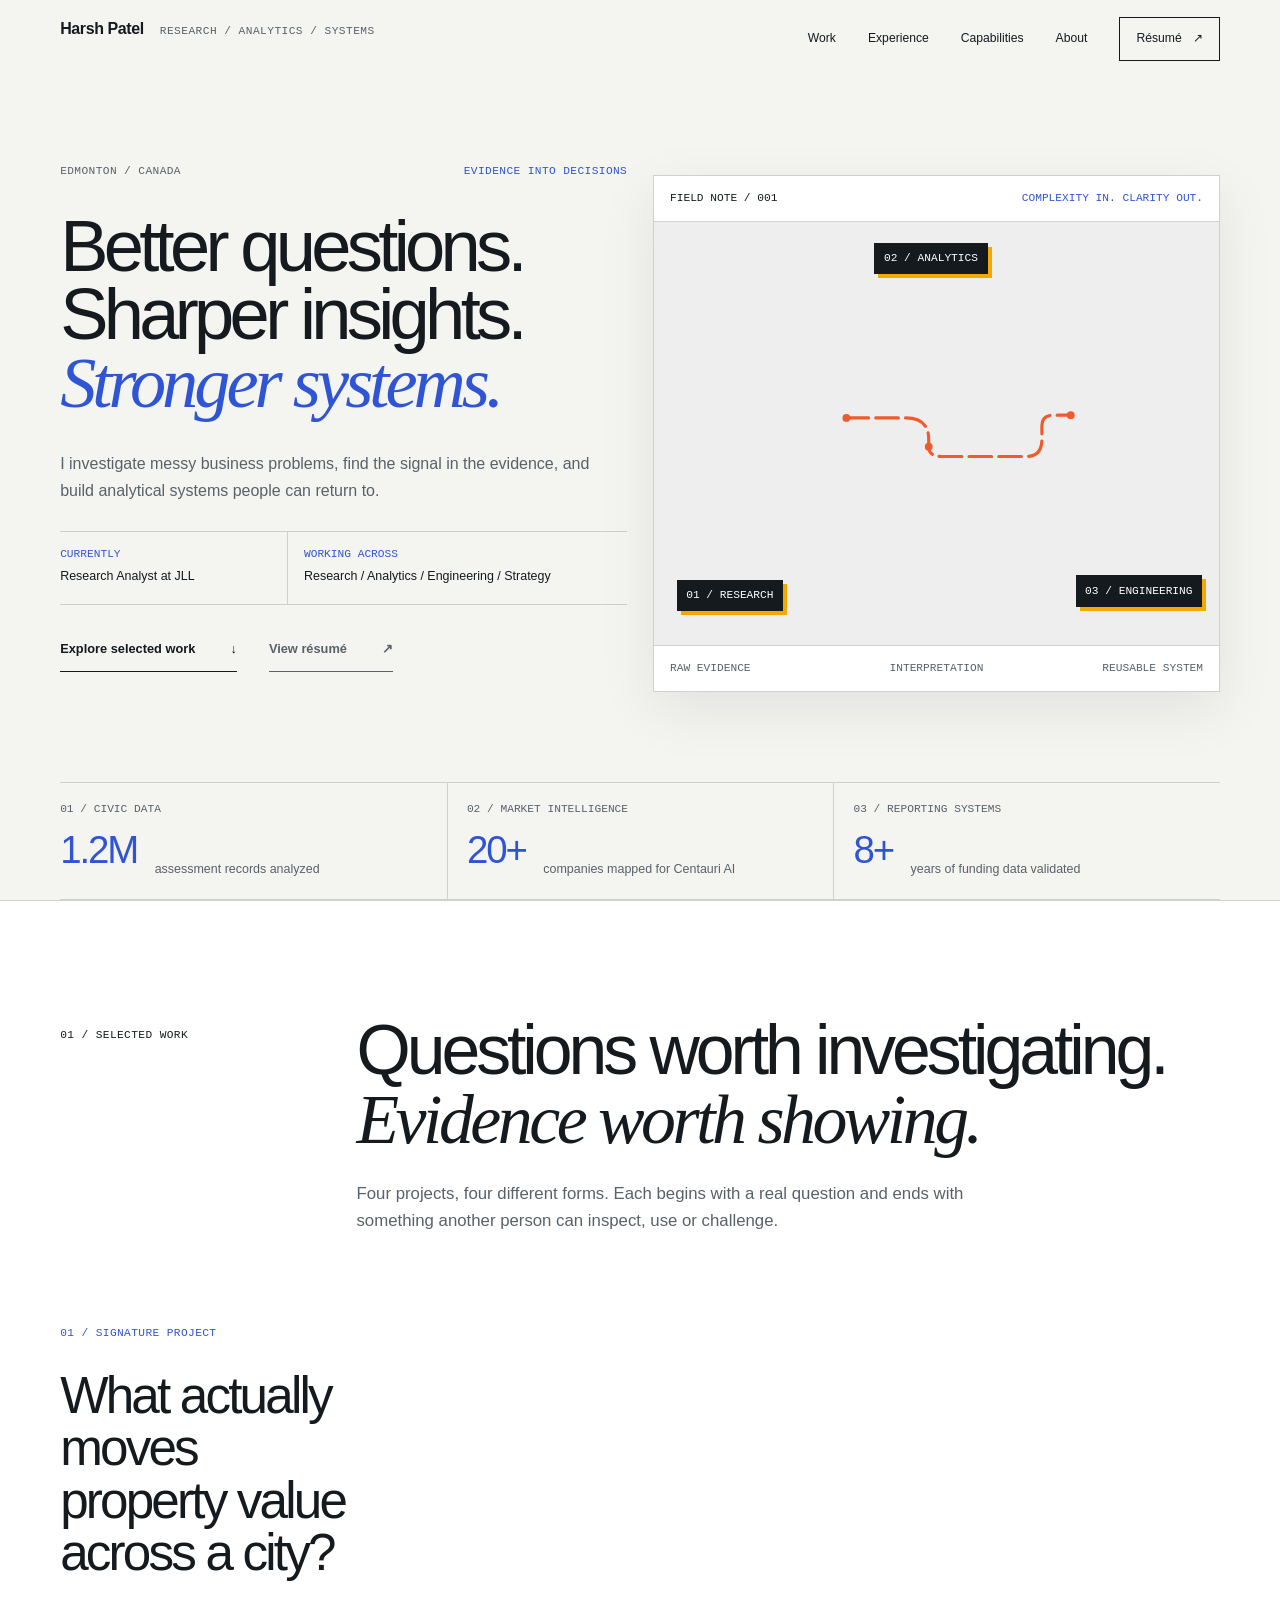
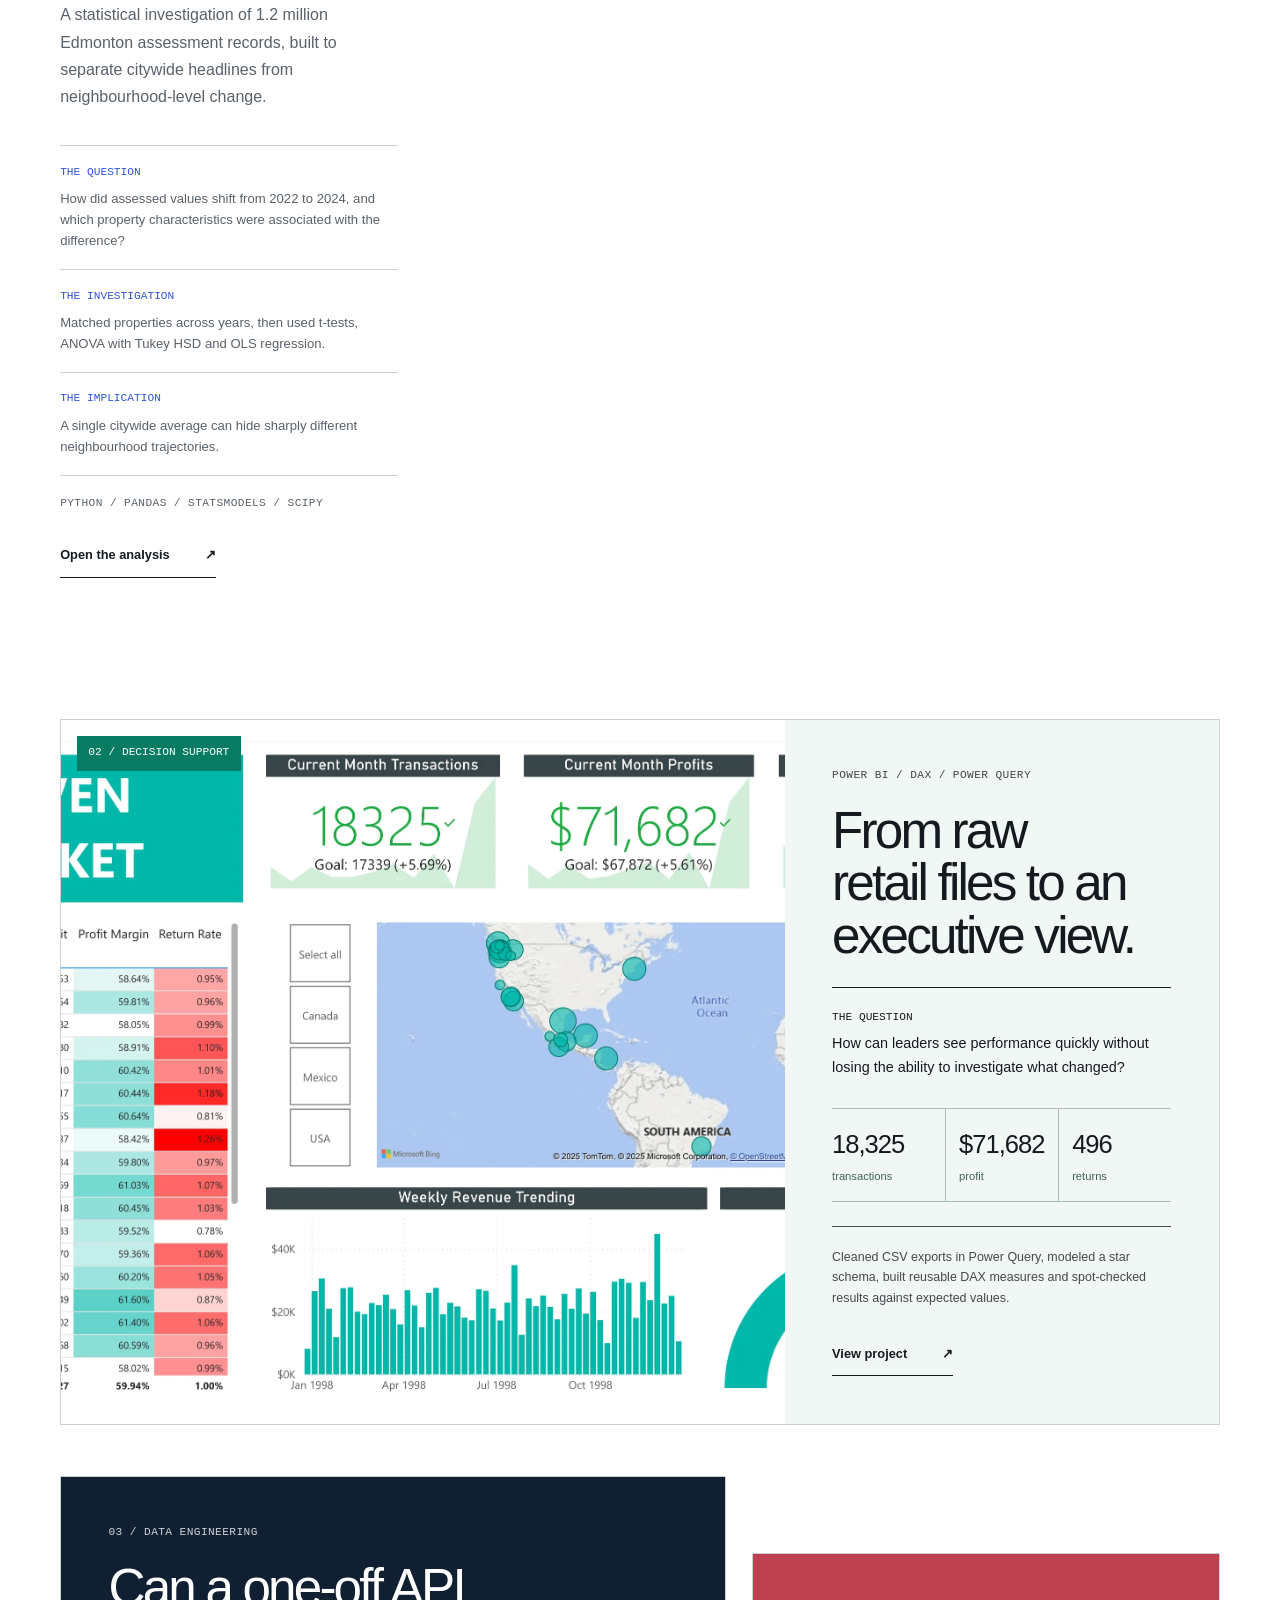
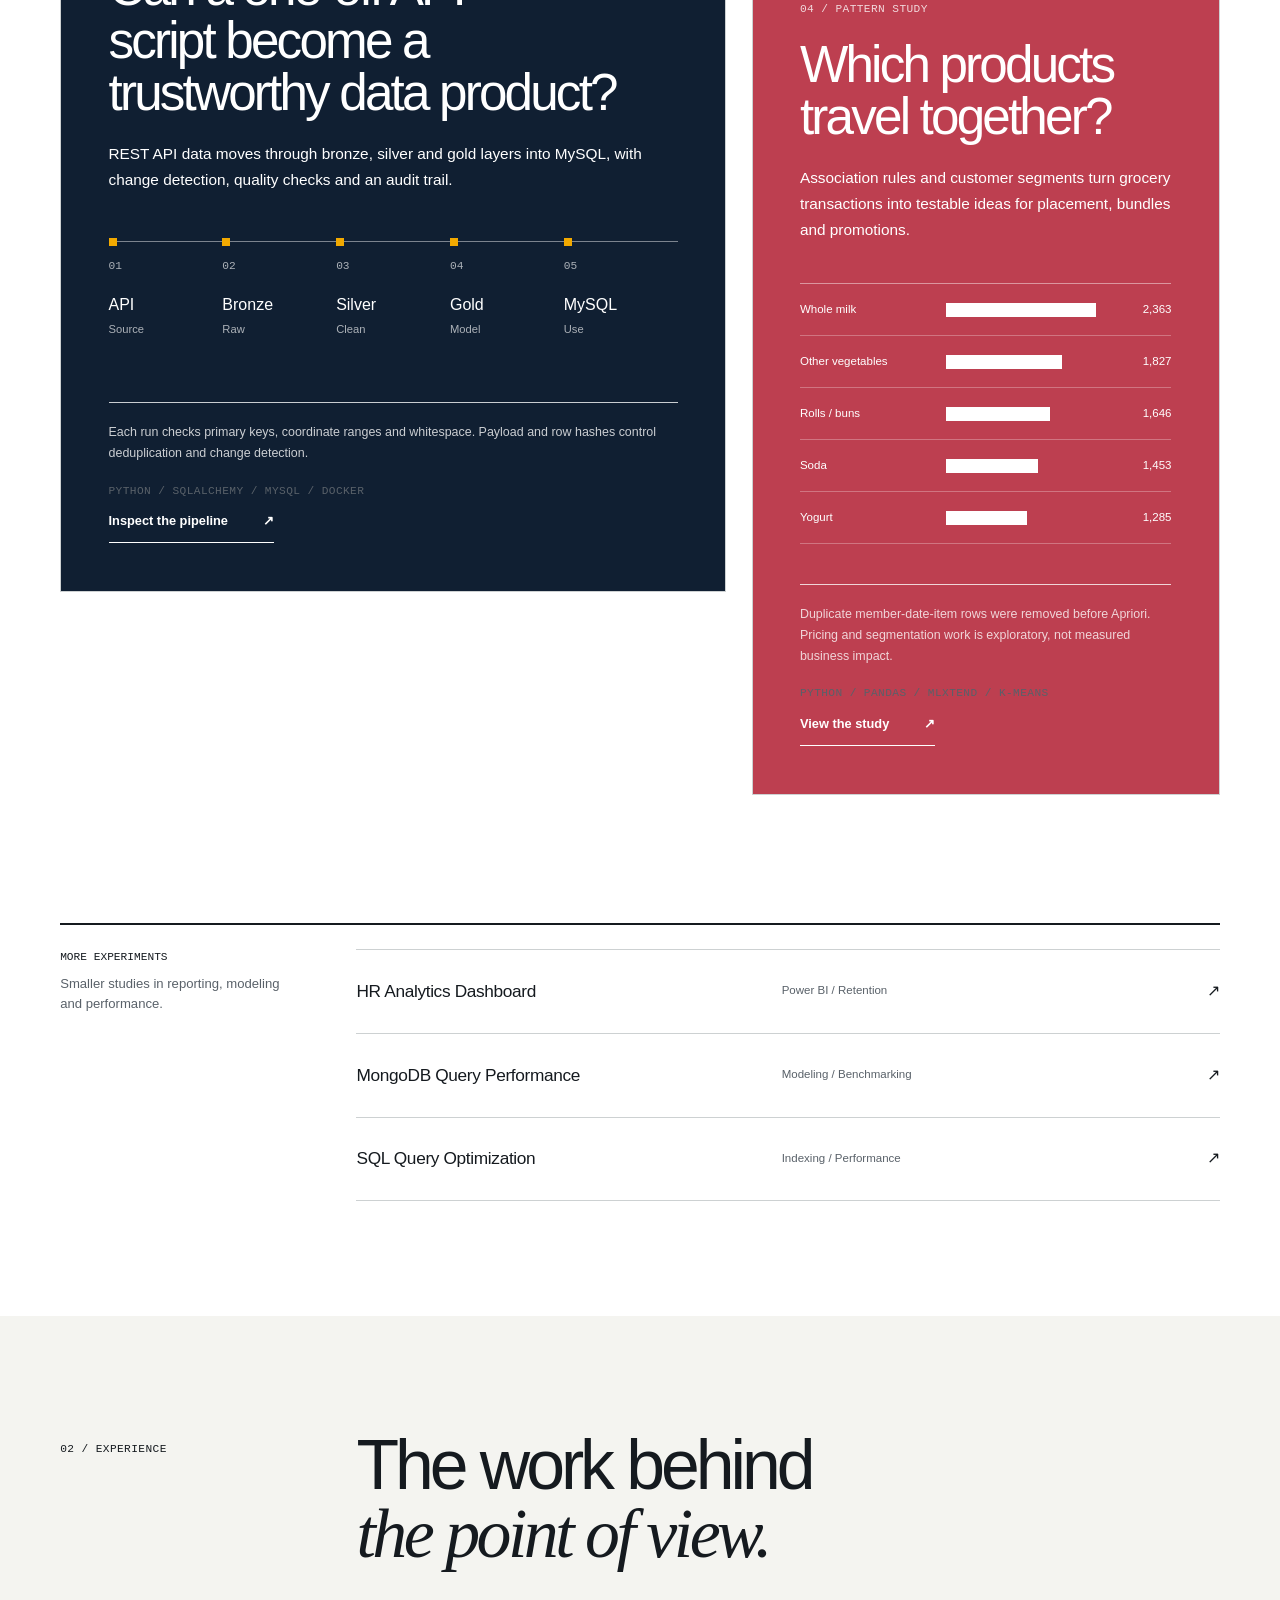
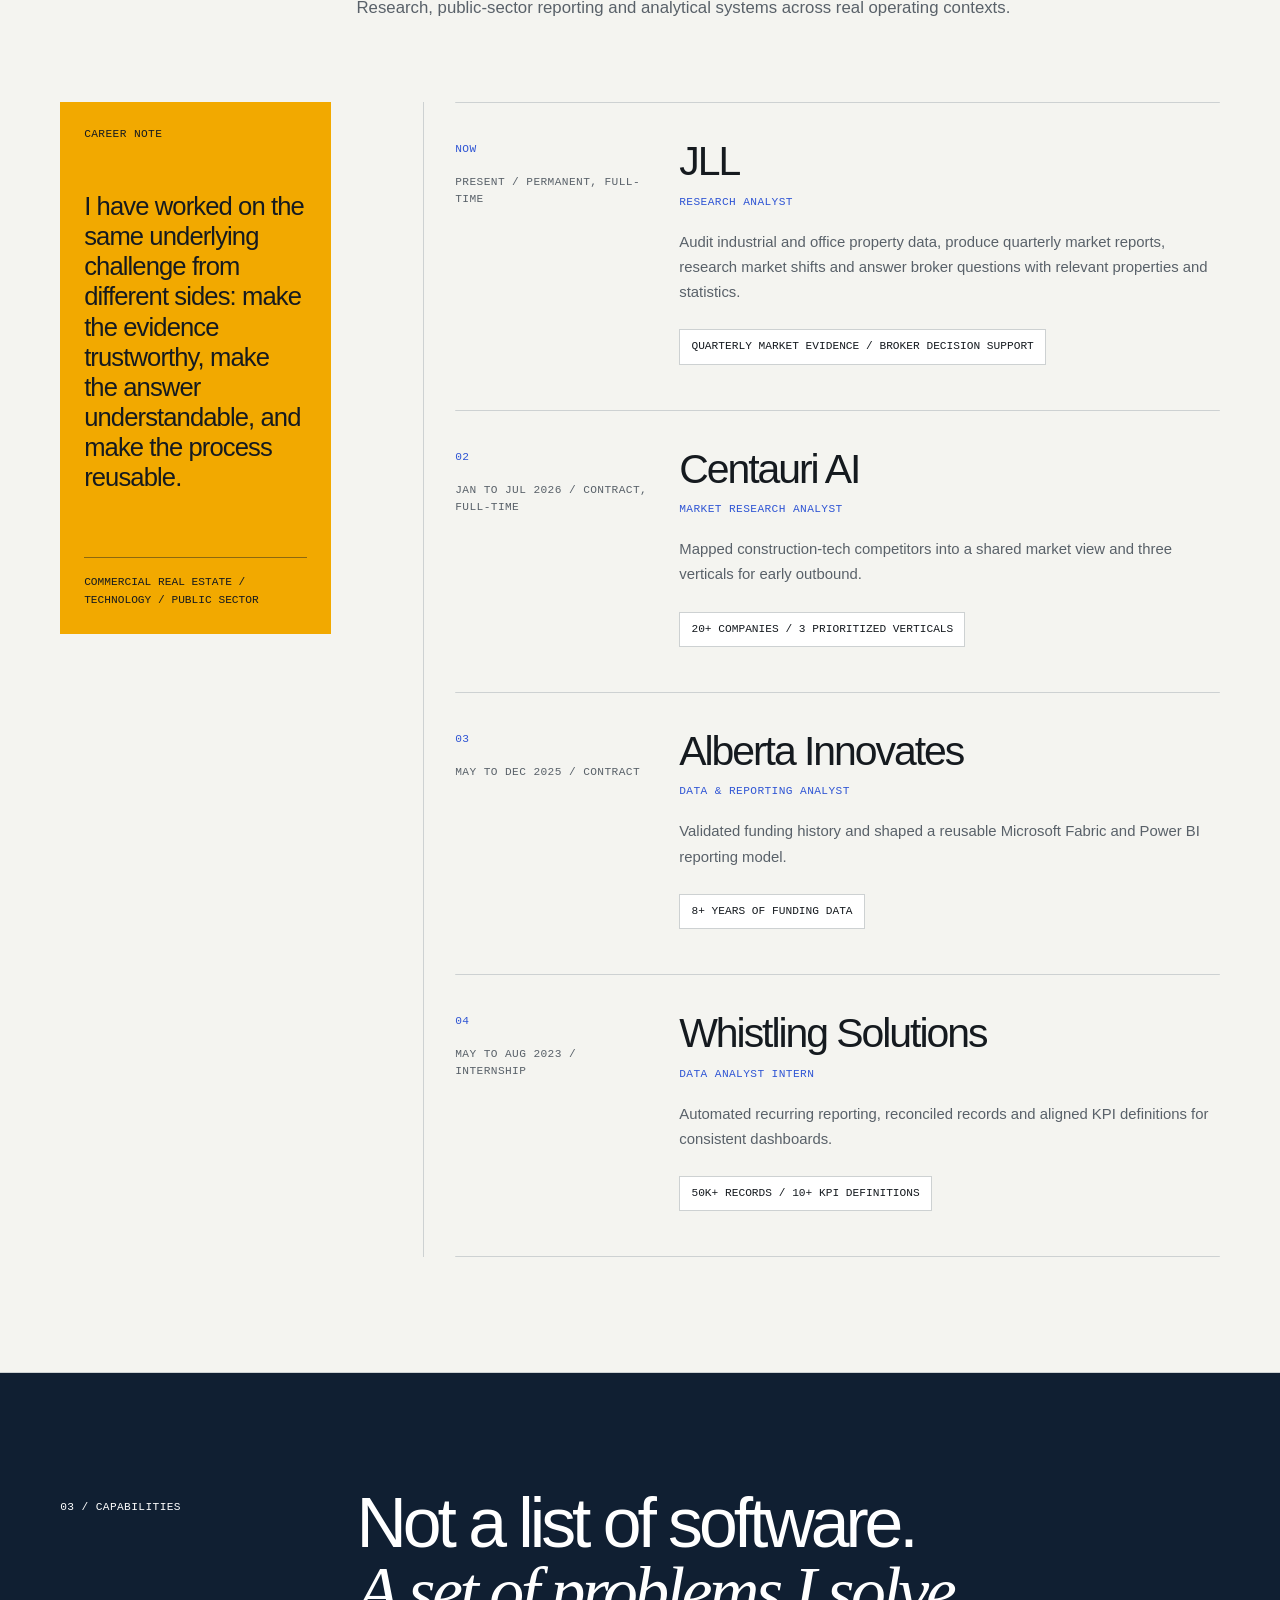
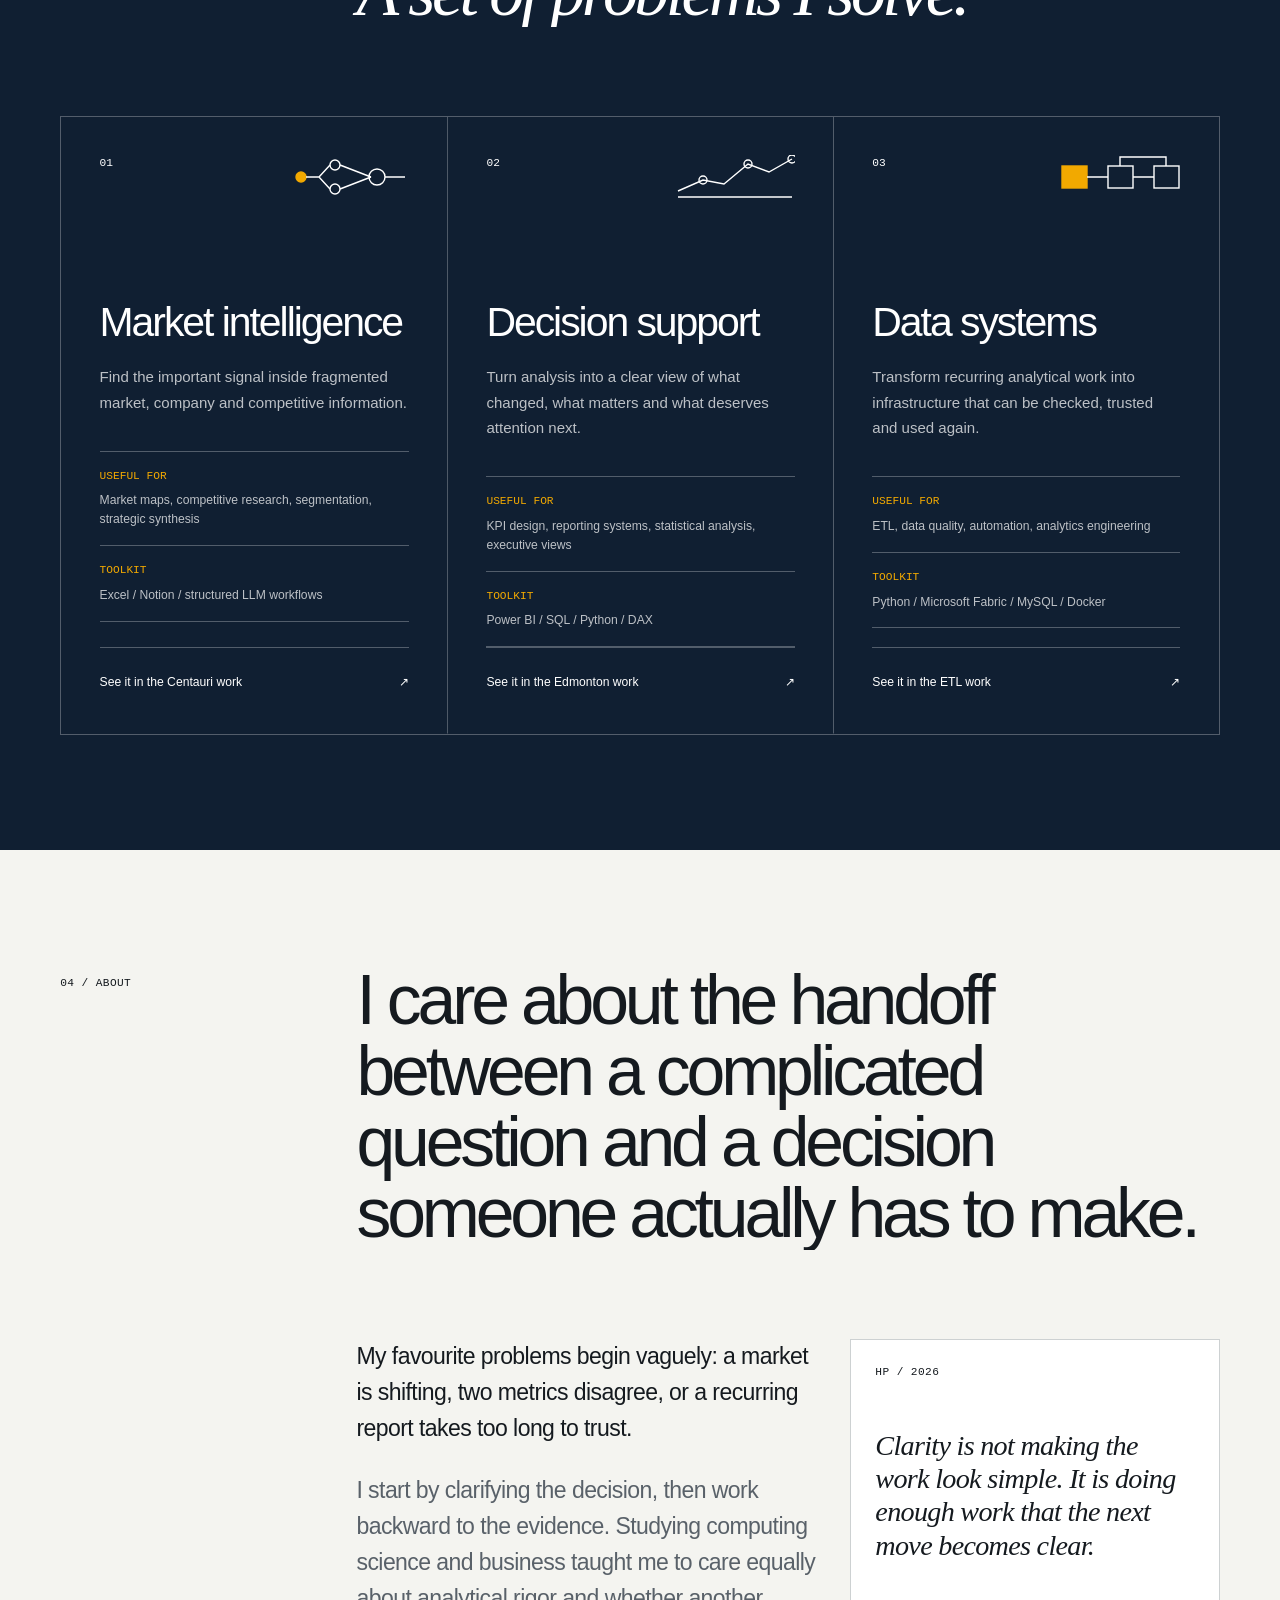
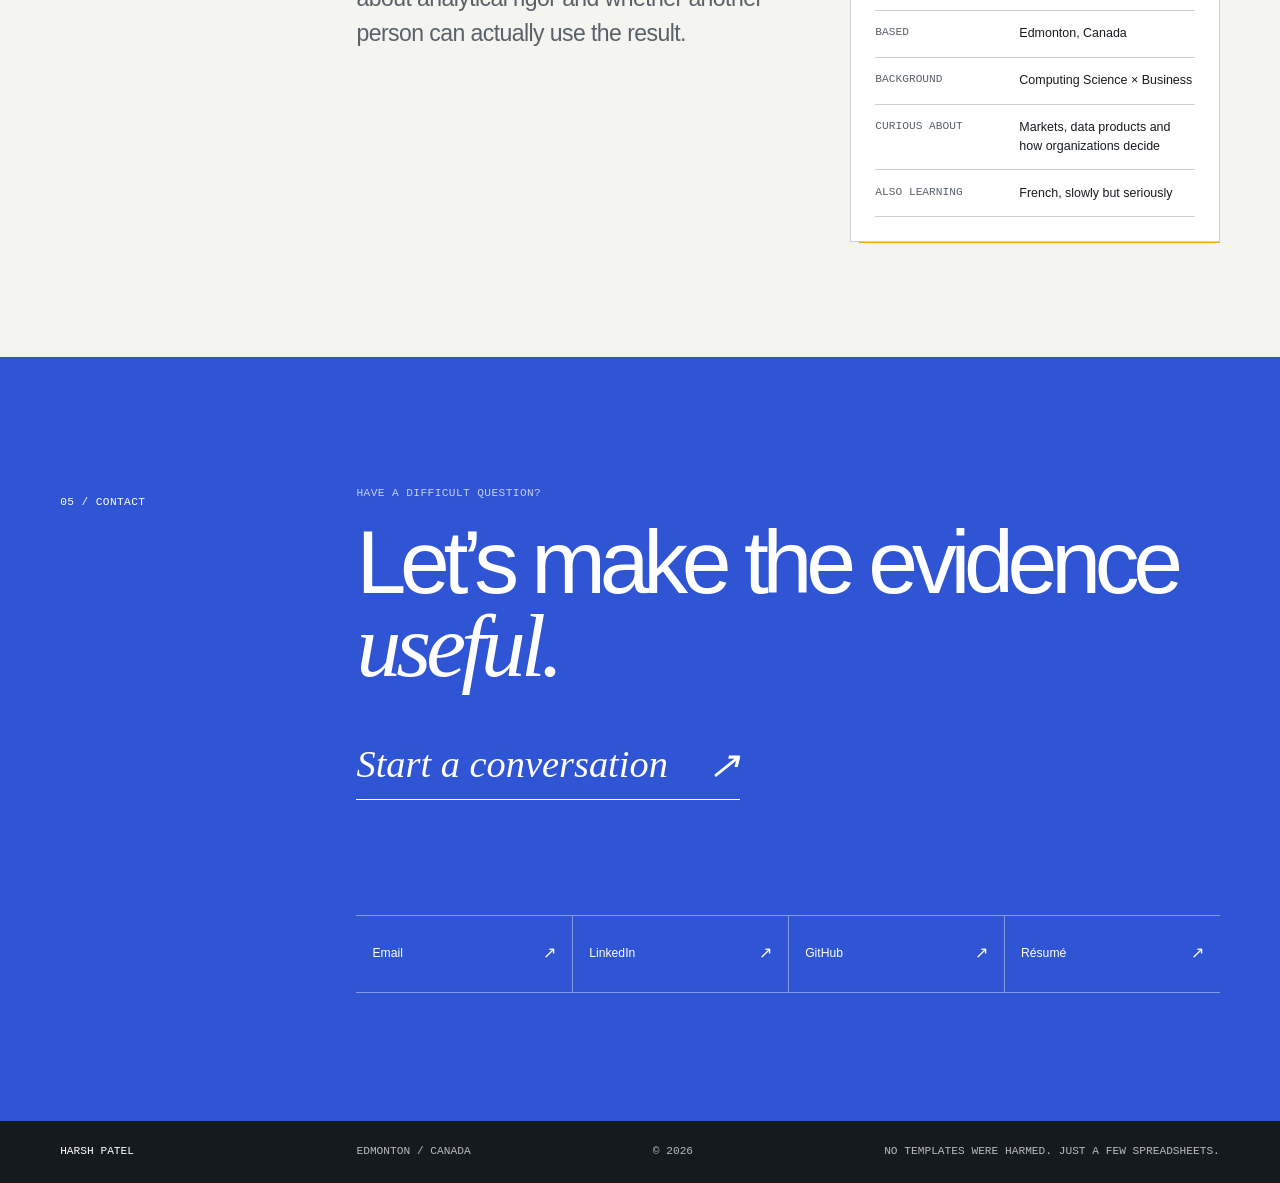
==== commit 85e2f88f: "Merge latest experience timeline updates" ====
--- a/index.html
+++ b/index.html
@@ -164,8 +164,8 @@
         <div class="experience-grid">
           <aside class="experience-aside" data-reveal="left"><p class="aside-label">Career note</p><p>I have worked on the same underlying challenge from different sides: make the evidence trustworthy, make the answer understandable, and make the process reusable.</p><span>Commercial real estate / Technology / Public sector</span></aside>
           <ol class="experience-timeline" aria-label="Work experience">
-            <li class="is-current" data-reveal="up"><p class="experience-period"><span>Now</span>Since 2026 / Full-time</p><div><h3>JLL</h3><p class="experience-role">Research Analyst</p><p>Audit industrial and office property data, produce quarterly market reports, research market shifts and answer broker questions with relevant properties and statistics.</p><strong>Quarterly market evidence / Broker decision support</strong></div></li>
-            <li data-reveal="up"><p class="experience-period"><span>02</span>2026 / 4 months / Contract</p><div><h3>Centauri AI</h3><p class="experience-role">Market Research Analyst</p><p>Mapped construction-tech competitors into a shared market view and three verticals for early outbound.</p><strong>20+ companies / 3 prioritized verticals</strong></div></li>
+            <li class="is-current" data-reveal="up"><p class="experience-period"><span>Now</span>Present / Permanent, full-time</p><div><h3>JLL</h3><p class="experience-role">Research Analyst</p><p>Audit industrial and office property data, produce quarterly market reports, research market shifts and answer broker questions with relevant properties and statistics.</p><strong>Quarterly market evidence / Broker decision support</strong></div></li>
+            <li data-reveal="up"><p class="experience-period"><span>02</span>Jan to Jul 2026 / Contract, full-time</p><div><h3>Centauri AI</h3><p class="experience-role">Market Research Analyst</p><p>Mapped construction-tech competitors into a shared market view and three verticals for early outbound.</p><strong>20+ companies / 3 prioritized verticals</strong></div></li>
             <li data-reveal="up"><p class="experience-period"><span>03</span>May to Dec 2025 / Contract</p><div><h3>Alberta Innovates</h3><p class="experience-role">Data &amp; Reporting Analyst</p><p>Validated funding history and shaped a reusable Microsoft Fabric and Power BI reporting model.</p><strong>8+ years of funding data</strong></div></li>
             <li data-reveal="up"><p class="experience-period"><span>04</span>May to Aug 2023 / Internship</p><div><h3>Whistling Solutions</h3><p class="experience-role">Data Analyst Intern</p><p>Automated recurring reporting, reconciled records and aligned KPI definitions for consistent dashboards.</p><strong>50K+ records / 10+ KPI definitions</strong></div></li>
           </ol>
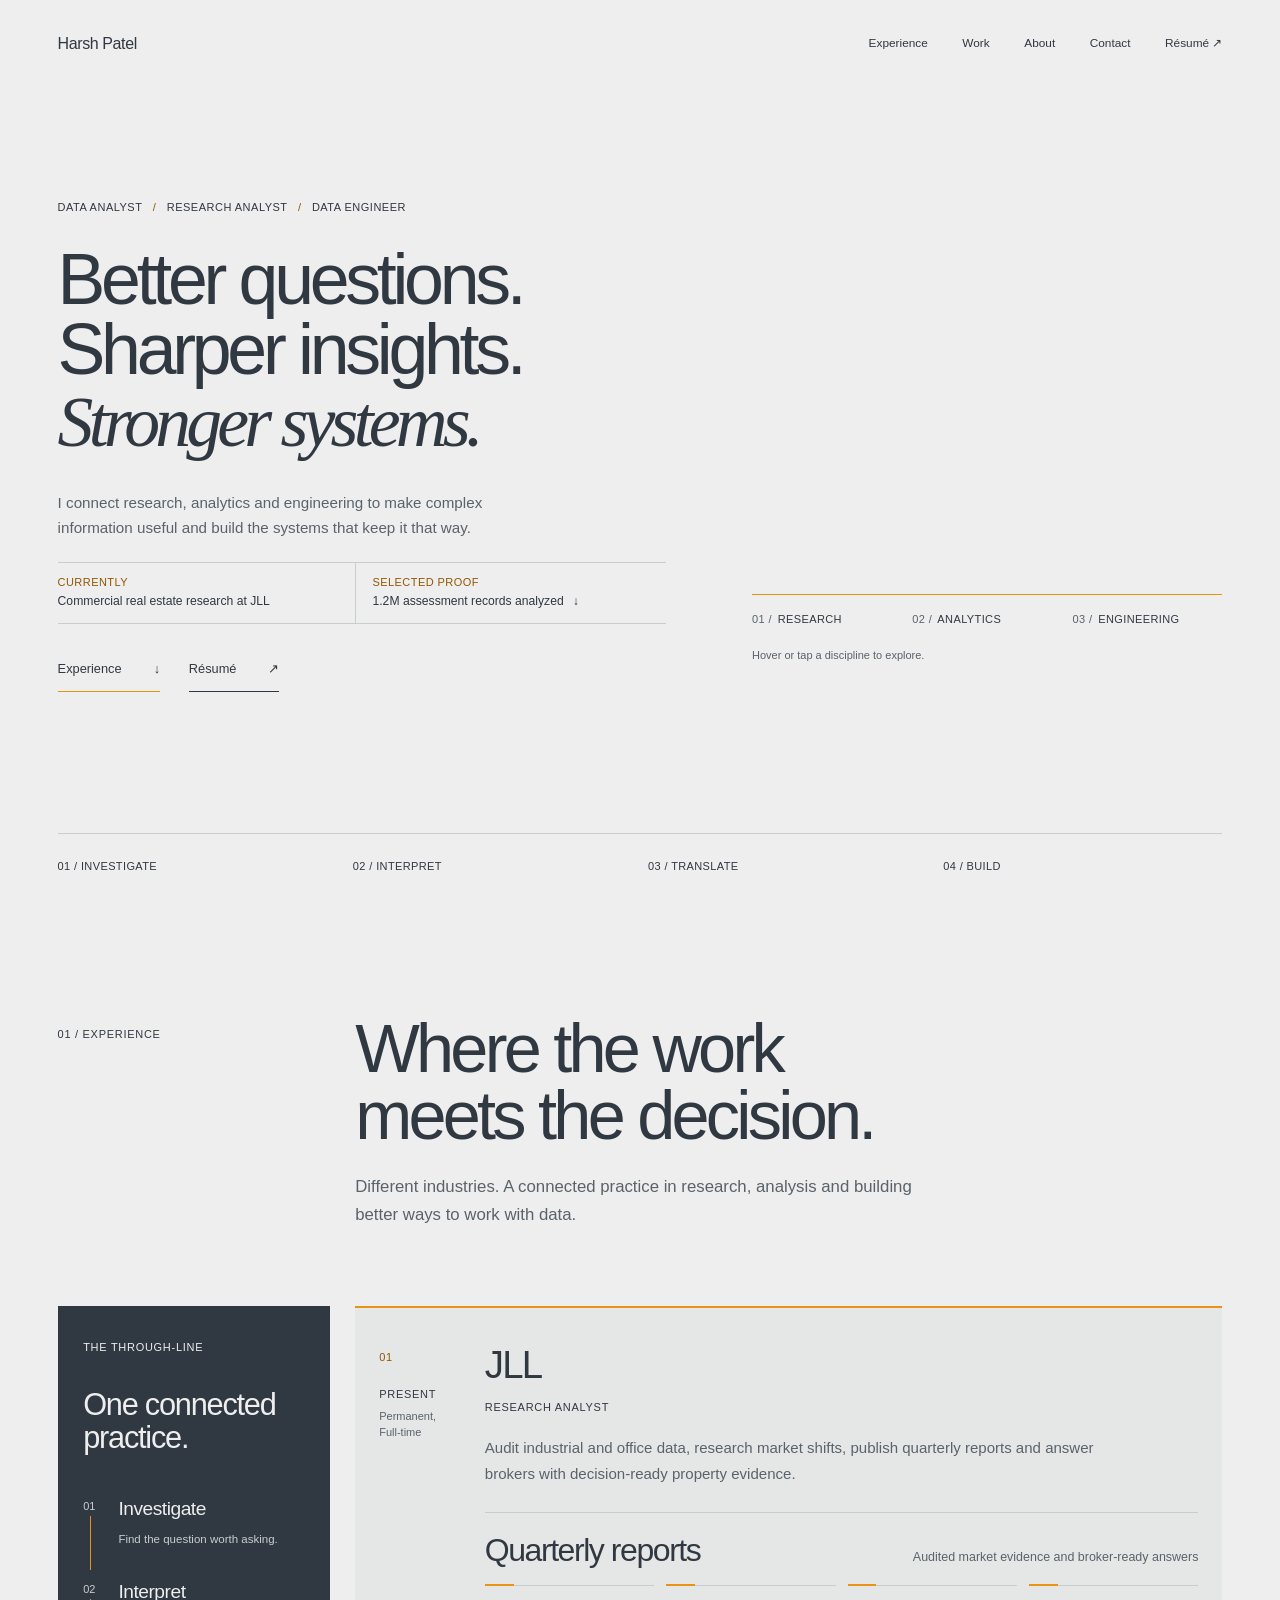
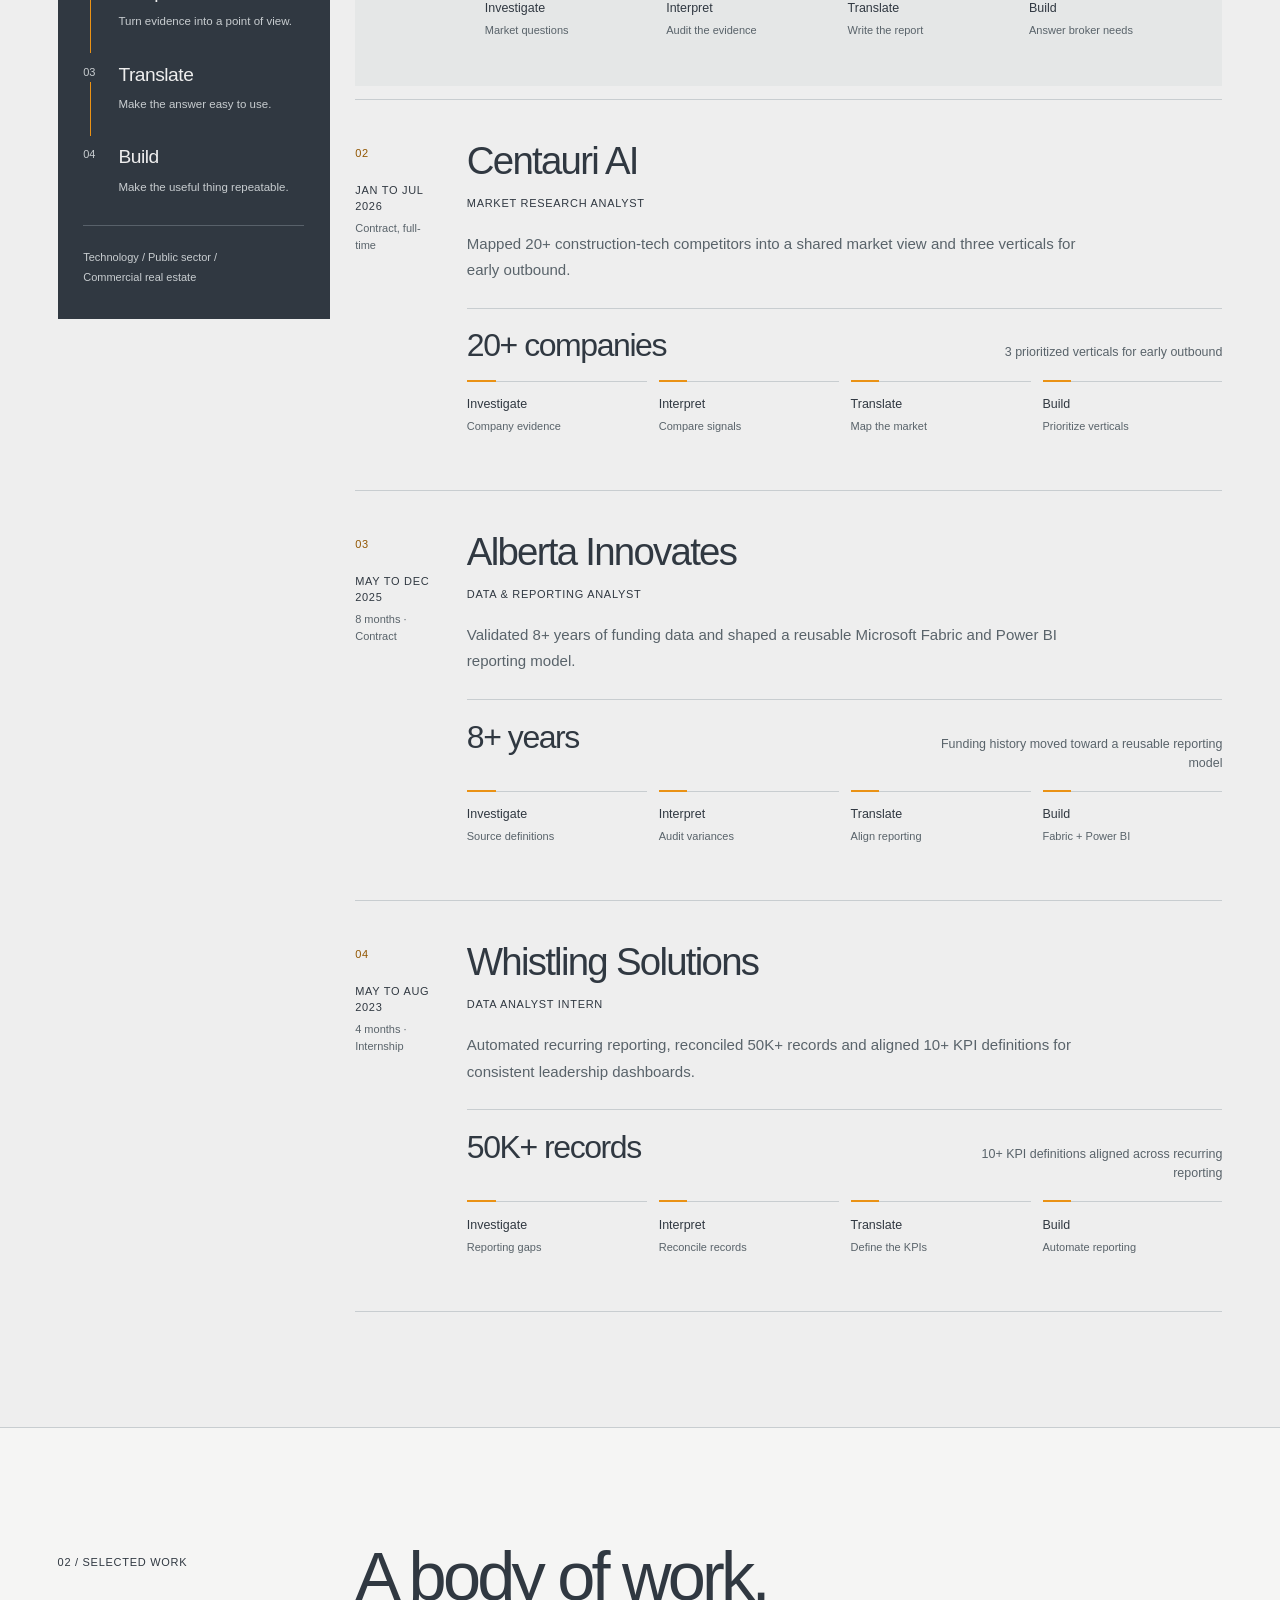
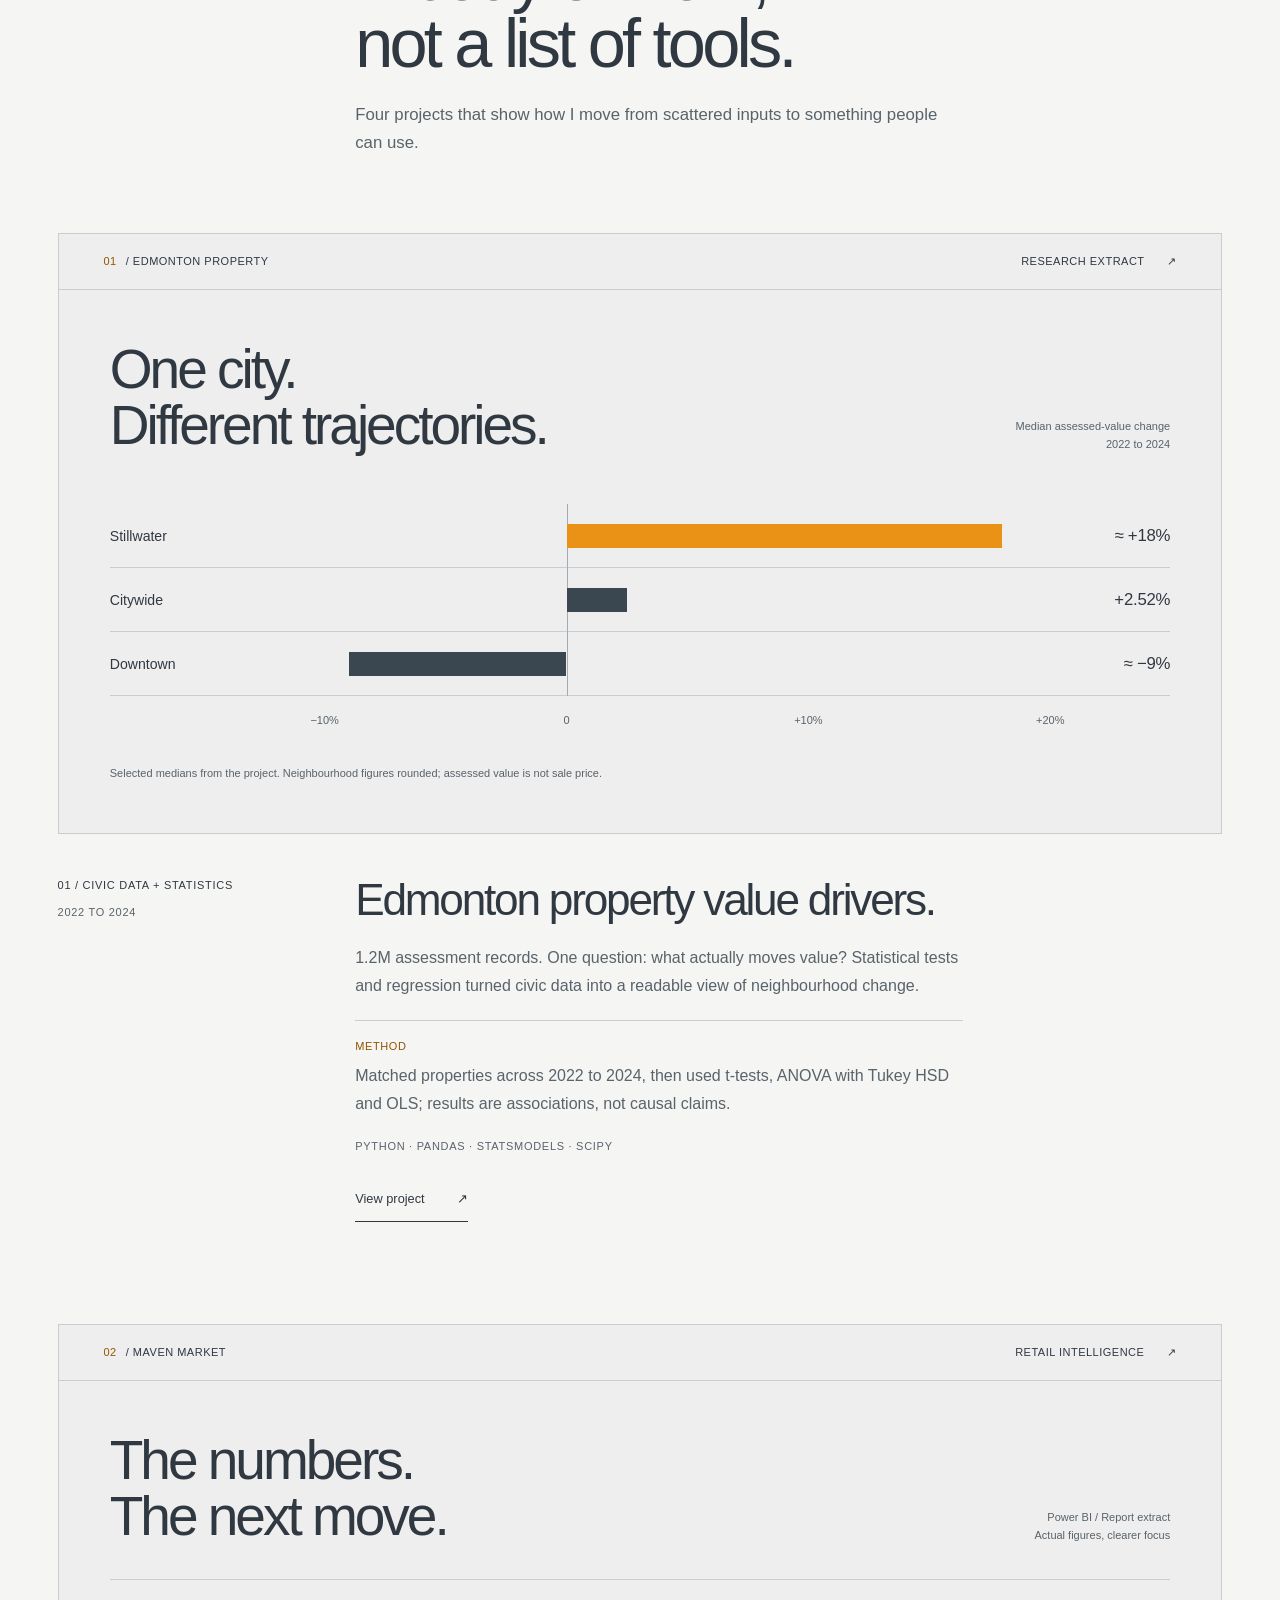
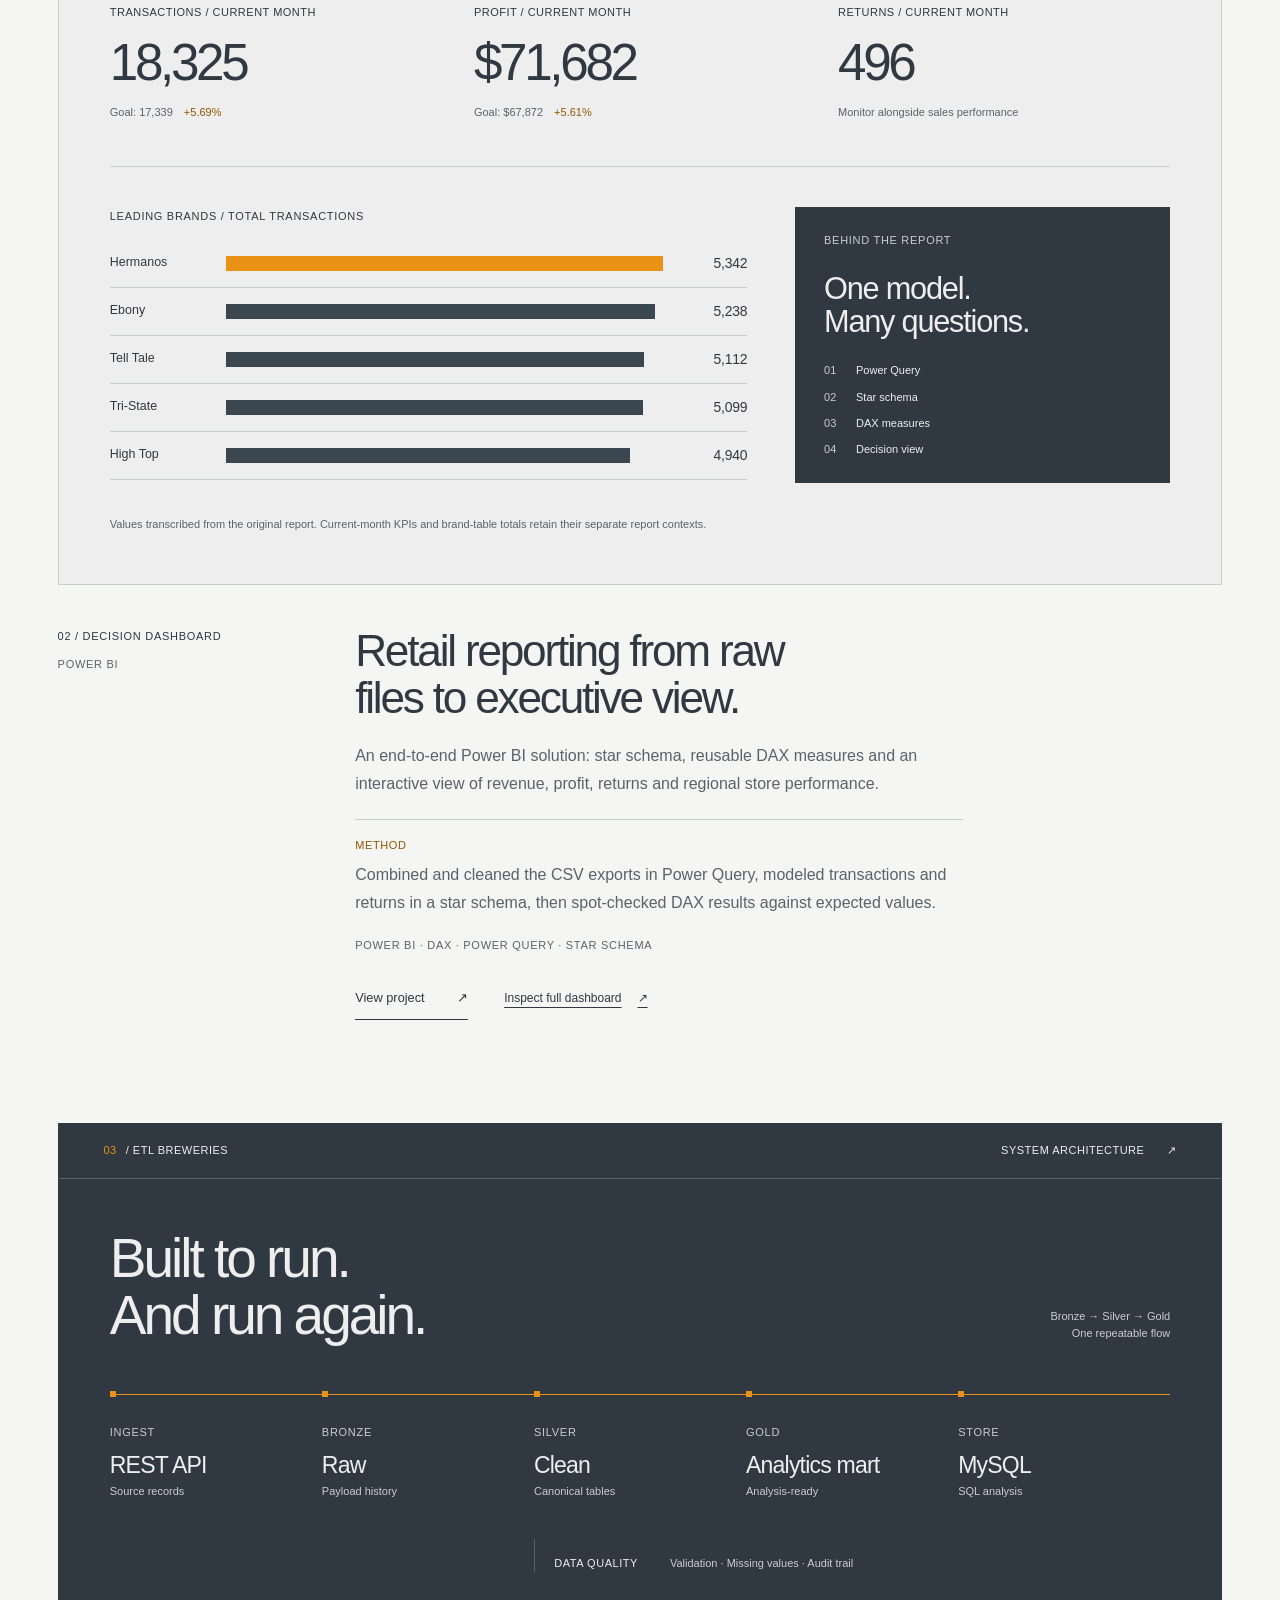
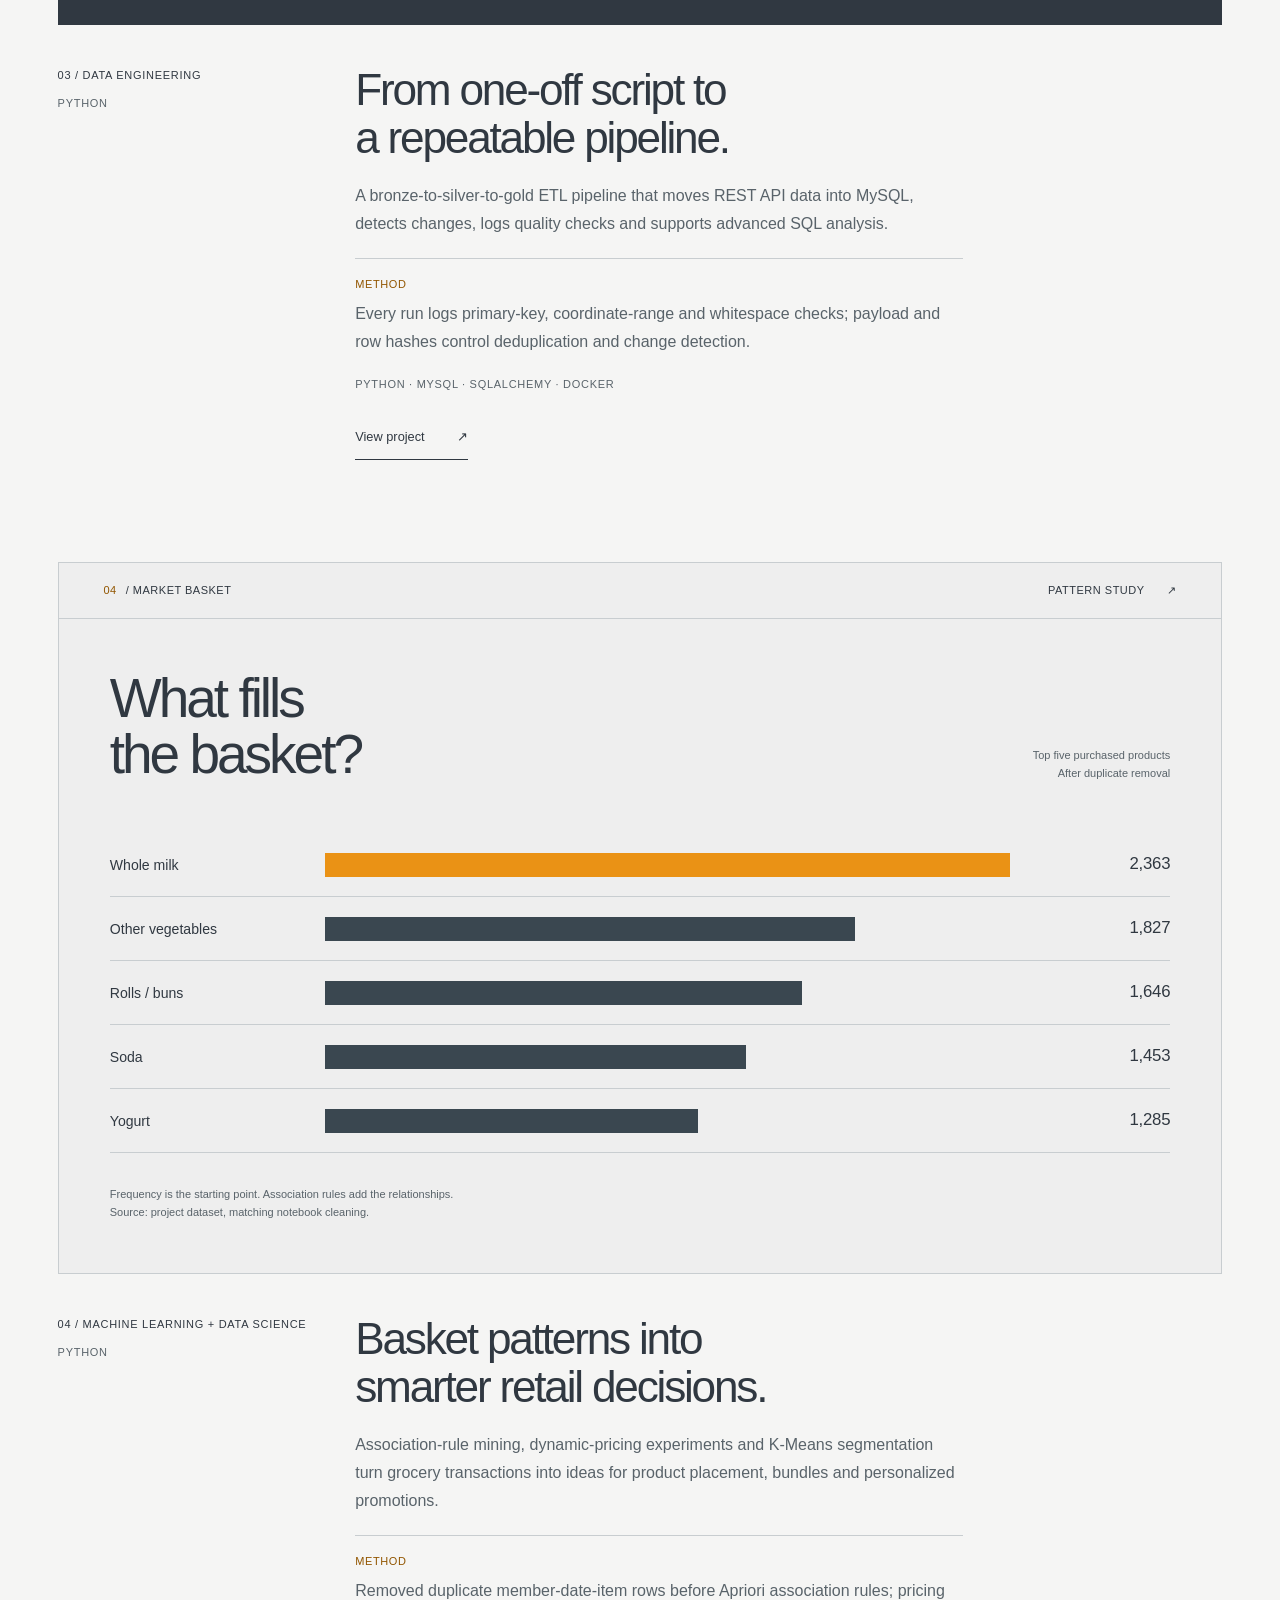
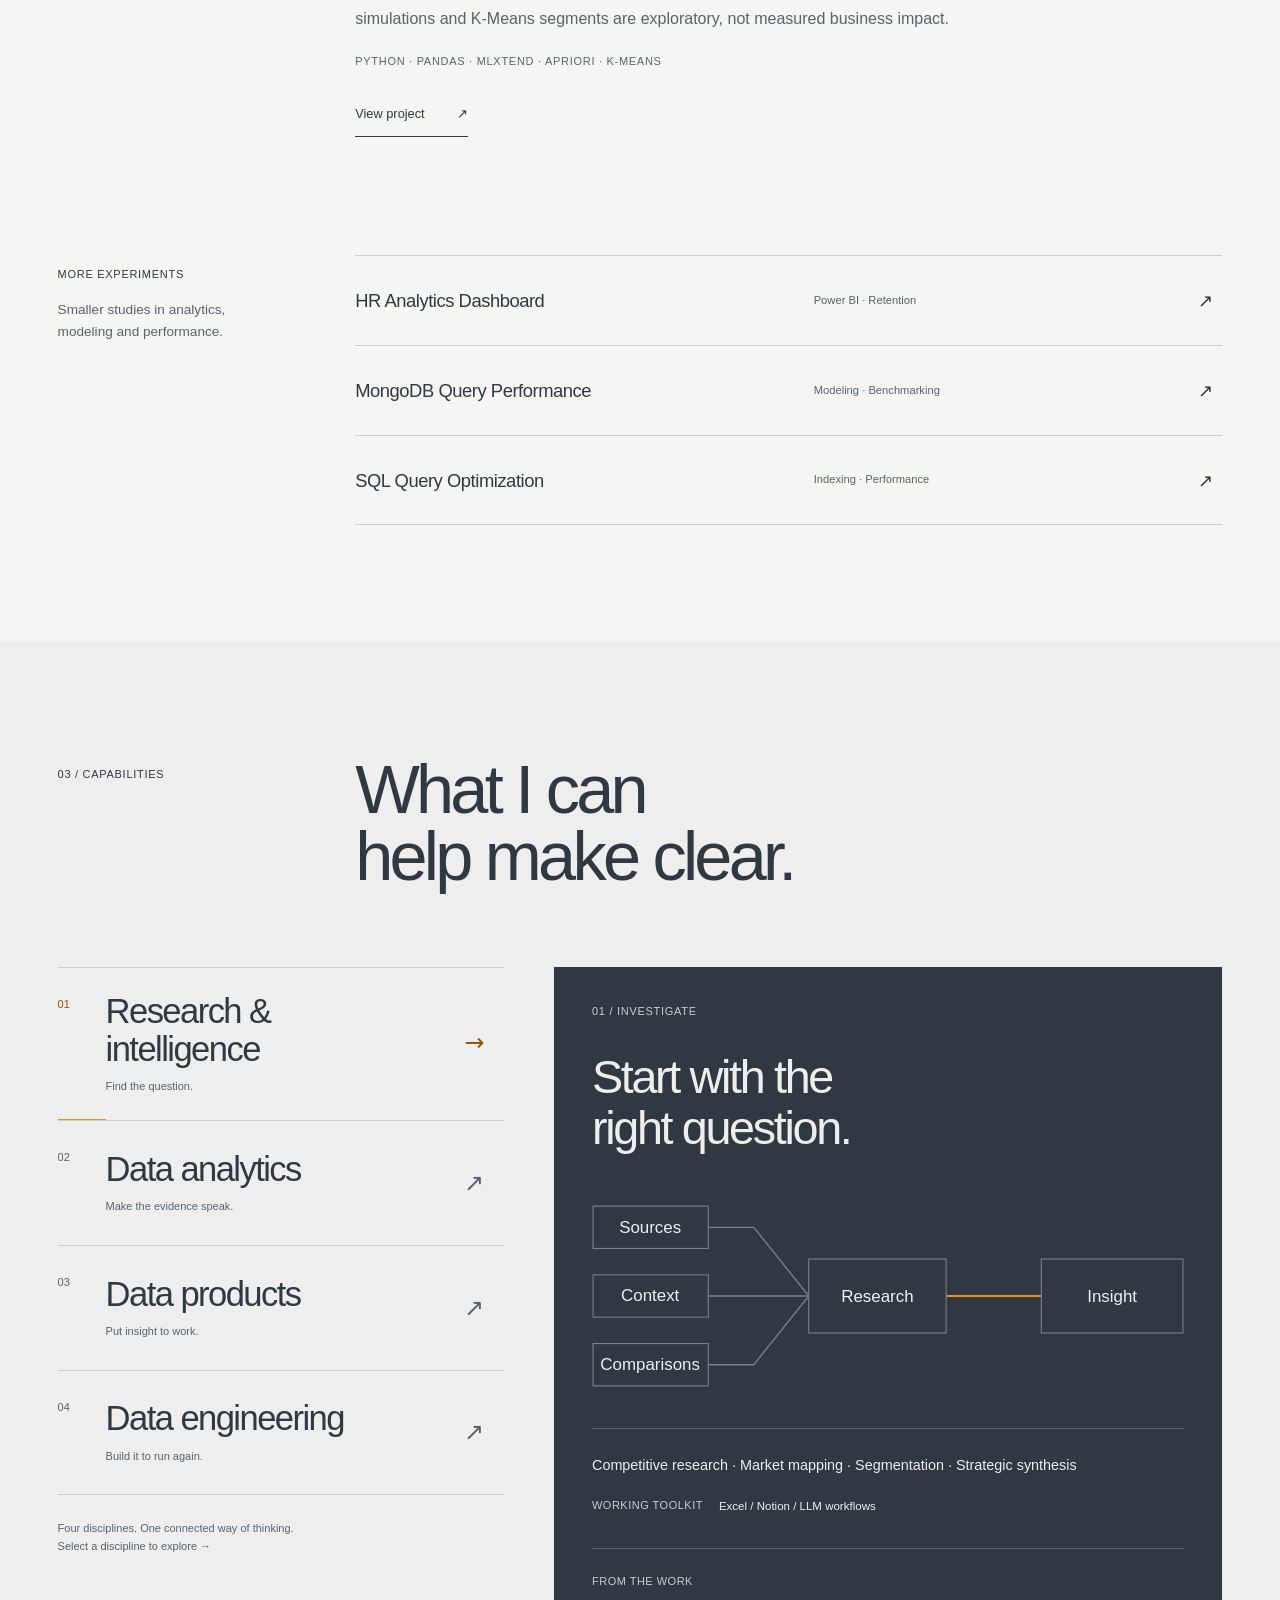
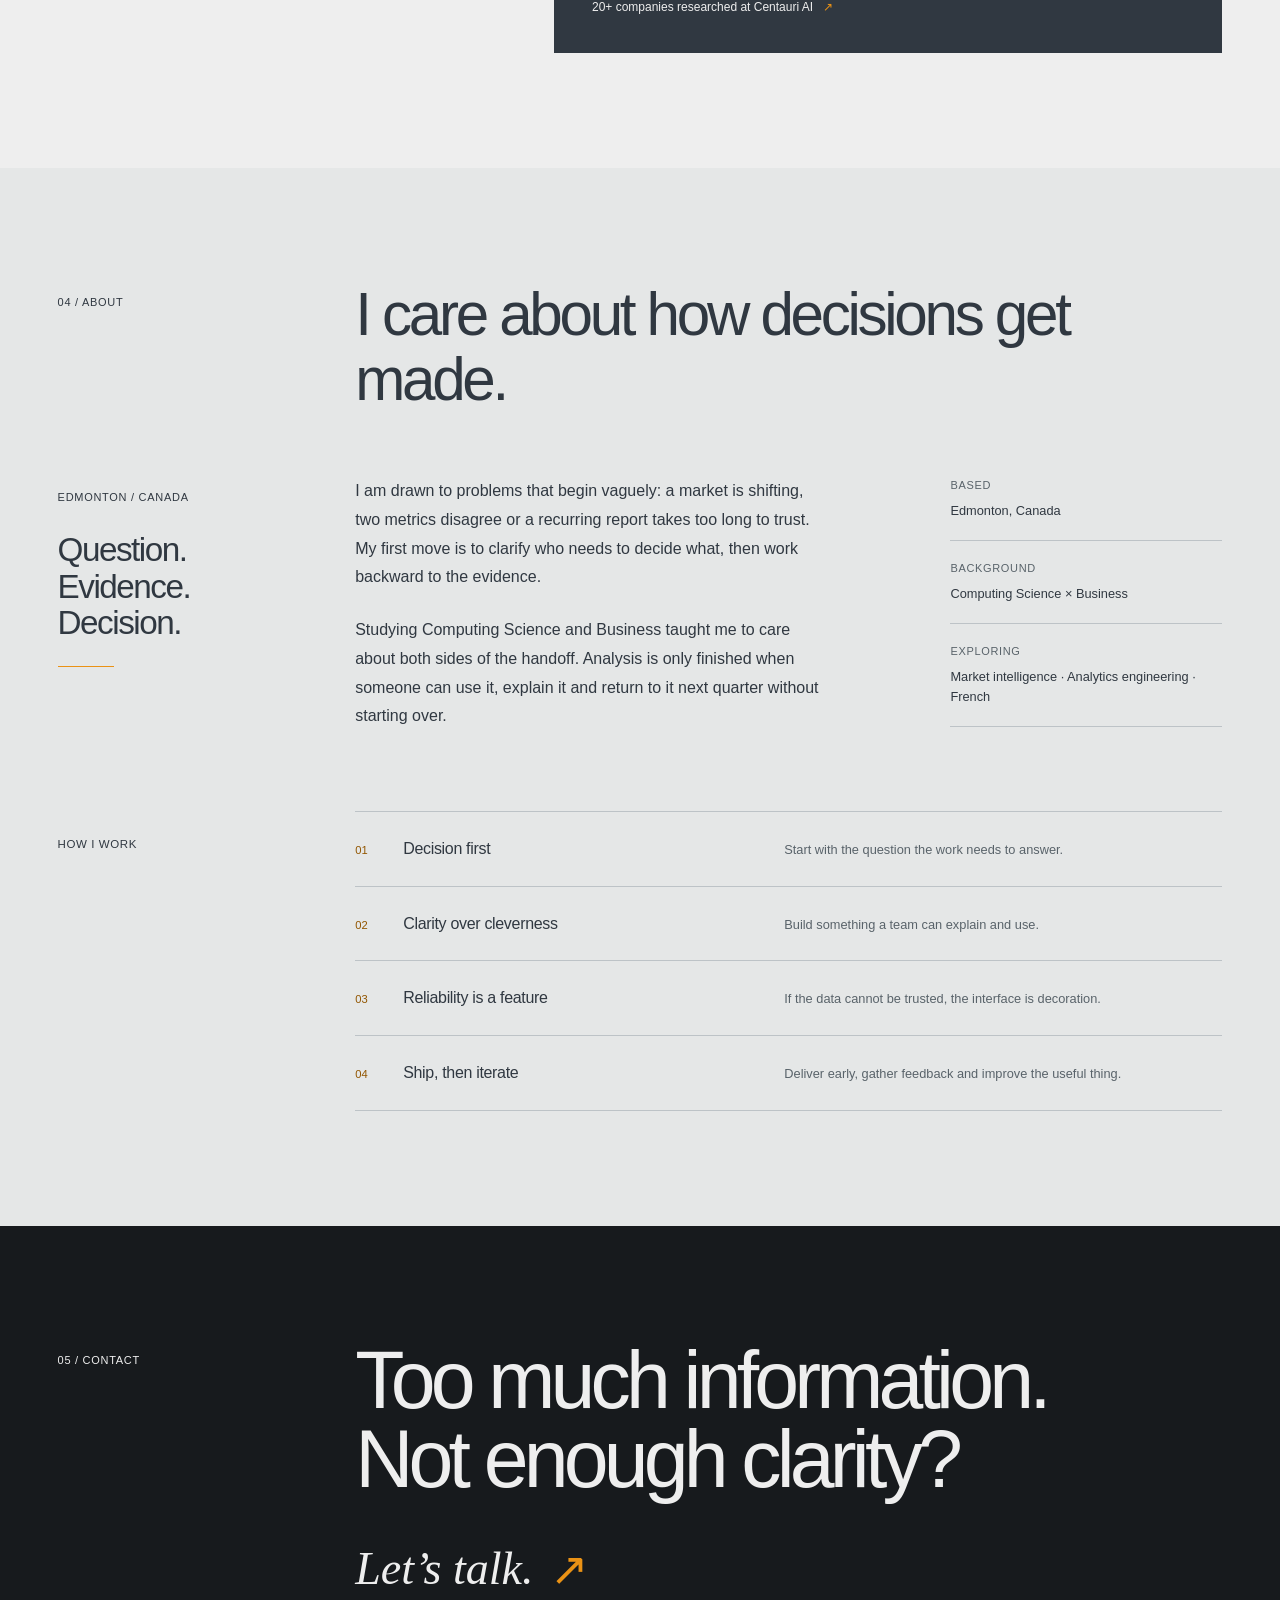
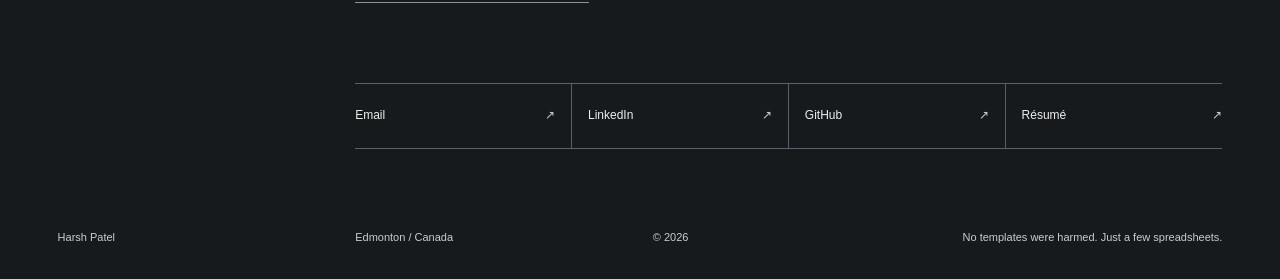
==== commit 8b22865f: "Revert "Merge latest experience timeline updates" This reverts commit 85e2f88f80fa4d6fb74efe39d74413" ====
--- a/index.html
+++ b/index.html
@@ -3,27 +3,27 @@
 <head>
   <meta charset="utf-8">
   <meta name="viewport" content="width=device-width, initial-scale=1">
-  <meta name="theme-color" content="#f4f4f0">
-  <meta name="description" content="Harsh Patel works across research, analytics, data engineering and business strategy to turn complex information into clear decisions and reliable systems.">
+  <meta name="theme-color" content="#eeeeee">
+  <meta name="description" content="Harsh Patel connects research, data analytics and data engineering to turn complex questions into clear insights and reliable systems.">
   <link rel="canonical" href="https://harshp10101.github.io/">
 
   <meta property="og:type" content="website">
   <meta property="og:url" content="https://harshp10101.github.io/">
-  <meta property="og:title" content="Harsh Patel | Research, analytics and data systems">
-  <meta property="og:description" content="Better questions. Sharper insights. Stronger systems. Selected work across research, analytics and data engineering.">
+  <meta property="og:title" content="Harsh Patel | Research, data and clear decisions">
+  <meta property="og:description" content="Research, data analytics and data engineering. Better questions, sharper insights and stronger systems.">
   <meta property="og:image" content="https://harshp10101.github.io/og.png">
   <meta property="og:image:width" content="1200">
   <meta property="og:image:height" content="630">
-  <meta property="og:image:alt" content="Harsh Patel: Better questions. Sharper insights. Stronger systems.">
+  <meta property="og:image:alt" content="Harsh Patel: Research. Data. Clear decisions.">
 
   <meta name="twitter:card" content="summary_large_image">
-  <meta name="twitter:title" content="Harsh Patel | Research, analytics and data systems">
-  <meta name="twitter:description" content="Research, analytics, engineering and business strategy, connected through real work.">
+  <meta name="twitter:title" content="Harsh Patel | Research, data and clear decisions">
+  <meta name="twitter:description" content="Research, data analytics and data engineering. Better questions, sharper insights and stronger systems.">
   <meta name="twitter:image" content="https://harshp10101.github.io/og.png">
 
   <title>Harsh Patel | Research, Analytics &amp; Data Engineering</title>
   <link rel="icon" type="image/svg+xml" href="favicon.svg">
-  <link rel="stylesheet" href="styles.css?v=20261012-evidence-motion">
+  <link rel="stylesheet" href="styles.css?v=20260831-mobile-editorial">
   <script>document.documentElement.classList.add('js');</script>
   <script type="application/ld+json">
   {
@@ -31,172 +31,406 @@
     "@type": "Person",
     "name": "Harsh Patel",
     "url": "https://harshp10101.github.io/",
-    "sameAs": ["https://github.com/HarshP10101", "https://www.linkedin.com/in/harsh-patel-a1563a237"],
-    "jobTitle": "Data Analyst, Research Analyst and Data Engineer",
-    "knowsAbout": ["Market research", "Data analytics", "Data engineering", "Business intelligence", "Statistical analysis", "Business strategy"],
-    "homeLocation": {"@type": "Place", "name": "Edmonton, Canada"}
+    "sameAs": [
+      "https://github.com/HarshP10101",
+      "https://www.linkedin.com/in/harsh-patel-a1563a237"
+    ],
+    "jobTitle": "Research Analyst",
+    "knowsAbout": ["Research", "Data analytics", "Data engineering", "Business intelligence", "Statistical analysis"],
+    "homeLocation": {
+      "@type": "Place",
+      "name": "Edmonton, Canada"
+    }
   }
   </script>
 </head>
 <body>
   <a class="skip-link" href="#main">Skip to content</a>
-  <div class="reading-progress" aria-hidden="true"><i></i></div>
 
   <header class="site-header" data-header>
     <div class="nav-shell">
-      <a class="brand" href="#top"><span>Harsh Patel</span><small>Research / Analytics / Systems</small></a>
-      <button class="menu-toggle" type="button" aria-expanded="false" aria-controls="primary-nav"><span class="menu-label">Menu</span><span class="menu-mark" aria-hidden="true"><i></i><i></i></span></button>
+      <a class="brand" href="#top" aria-label="Harsh Patel home">Harsh Patel</a>
+
+      <button class="menu-toggle" type="button" aria-expanded="false" aria-controls="primary-nav">
+        <span class="menu-label">Menu</span>
+        <span class="menu-icon" aria-hidden="true"><i></i><i></i></span>
+      </button>
+
       <nav id="primary-nav" class="primary-nav" aria-label="Primary navigation">
-        <a href="#work">Work</a><a href="#experience">Experience</a><a href="#capabilities">Capabilities</a><a href="#about">About</a><a class="resume-link" href="resume.pdf" target="_blank" rel="noopener">Résumé <span aria-hidden="true">↗</span></a>
+        <a href="#experience">Experience</a>
+        <a href="#work">Work</a>
+        <a href="#about">About</a>
+        <a href="#contact">Contact</a>
+        <a href="https://drive.google.com/file/d/1ZE9Nh7otCvGoWTYUlGkcuaWp9lz2ky4y/view?usp=drive_link" target="_blank" rel="noopener noreferrer">Résumé ↗</a>
       </nav>
     </div>
   </header>
 
   <main id="main">
     <section class="hero" id="top" aria-labelledby="hero-title">
-      <div class="page-shell hero-layout">
+      <div class="page-shell hero-grid">
         <div class="hero-copy">
-          <p class="hero-kicker"><span>Edmonton / Canada</span><span>Evidence into decisions</span></p>
-          <h1 id="hero-title"><span>Better questions.</span><span>Sharper insights.</span><em>Stronger systems.</em></h1>
-          <p class="hero-intro">I investigate messy business problems, find the signal in the evidence, and build analytical systems people can return to.</p>
-          <div class="hero-now">
-            <p><span>Currently</span><strong>Research Analyst at JLL</strong></p>
-            <p><span>Working across</span><strong>Research / Analytics / Engineering / Strategy</strong></p>
+          <p class="hero-disciplines">Data analyst <span>/</span> Research analyst <span>/</span> Data engineer</p>
+          <h1 id="hero-title" class="hero-title">
+            <span>Better questions.</span>
+            <span>Sharper insights.</span>
+            <em>Stronger systems.</em>
+          </h1>
+          <p class="hero-intro">I connect research, analytics and engineering to make complex information useful and build the systems that keep it that way.</p>
+          <div class="hero-context" aria-label="Current role and selected proof">
+            <p><span>Currently</span>Commercial real estate research at JLL</p>
+            <a href="#project-edmonton"><span>Selected proof</span>1.2M assessment records analyzed <b aria-hidden="true">↓</b></a>
           </div>
           <div class="hero-actions">
-            <a class="text-link" href="#work">Explore selected work <span aria-hidden="true">↓</span></a>
-            <a class="text-link is-muted" href="resume.pdf" target="_blank" rel="noopener">View résumé <span aria-hidden="true">↗</span></a>
-          </div>
-        </div>
-
-        <figure class="signal-lab" data-tilt aria-labelledby="signal-caption">
-          <div class="signal-lab-head"><span>Field note / 001</span><span>Complexity in. Clarity out.</span></div>
-          <div class="signal-window">
-            <picture><source media="(max-width: 560px)" srcset="assets/evidence-hero-small.webp" width="800" height="600"><img src="assets/evidence-hero.webp" width="1448" height="1086" alt="A magnifying lens examines raw records, analytical reports reveal patterns, and connected data modules turn evidence into a reusable system" decoding="async" fetchpriority="high"></picture>
-            <svg class="signal-overlay" viewBox="0 0 1448 1086" aria-hidden="true"><path class="signal-line" pathLength="1" d="M492 502H645Q704 502 704 557V576Q704 601 737 601H954Q994 601 994 557V522Q994 495 1023 495H1072"/><circle class="signal-pulse pulse-one" cx="493" cy="502" r="10"/><circle class="signal-pulse pulse-two" cx="704" cy="576" r="10"/><circle class="signal-pulse pulse-three" cx="1068" cy="495" r="10"/></svg>
-            <span class="signal-label label-research">01 / Research</span><span class="signal-label label-analysis">02 / Analytics</span><span class="signal-label label-system">03 / Engineering</span>
-          </div>
-          <figcaption id="signal-caption"><span>Raw evidence</span><span>Interpretation</span><span>Reusable system</span></figcaption>
+            <a class="editorial-link" href="#experience">Experience <span aria-hidden="true">↓</span></a>
+            <a class="editorial-link secondary" href="https://drive.google.com/file/d/1ZE9Nh7otCvGoWTYUlGkcuaWp9lz2ky4y/view?usp=drive_link" target="_blank" rel="noopener noreferrer">Résumé <span aria-hidden="true">↗</span></a>
+          </div>
+        </div>
+
+        <figure class="hero-artwork">
+          <div class="hero-plate">
+            <div class="hero-depth">
+              <picture>
+                <source media="(max-width: 560px)" srcset="assets/evidence-hero-small.webp" width="800" height="600">
+                <img class="hero-art" src="assets/evidence-hero.webp" width="1448" height="1086" alt="A magnifying lens examines records, analytical reports reveal patterns, and connected data modules turn the evidence into a system" decoding="async" fetchpriority="high">
+              </picture>
+              <svg class="hero-flow-overlay" viewBox="0 0 1448 1086" fill="none" aria-hidden="true">
+                <path class="hero-signal" pathLength="1" d="M494 503H657Q706 503 706 548V560Q706 583 735 583H961Q988 583 988 550V523Q988 496 1016 496H1061"/>
+                <ellipse class="hero-cue hero-research-cue" cx="307" cy="450" rx="215" ry="219" pathLength="1"/>
+                <path class="hero-cue hero-analytics-cue" pathLength="1" d="M564 757L630 713L679 642L744 698L818 628L857 680L895 640"/>
+                <path class="hero-cue hero-engineering-cue" pathLength="1" d="M1065 300H1040Q1015 300 1015 326V658Q1015 684 1040 684H1070M1346 333H1378Q1402 333 1402 359V658Q1402 685 1378 685H1360"/>
+              </svg>
+            </div>
+          </div>
+          <figcaption class="hero-stages">
+            <div class="hero-stage-labels"><span>01 / Research</span><span>02 / Analytics</span><span>03 / Engineering</span></div>
+            <div class="hero-stage-controls" role="group" aria-label="Explore the three disciplines" hidden>
+              <button type="button" data-hero-stage="research" aria-pressed="false" aria-describedby="hero-explore-note"><span>01 /</span> Research</button>
+              <button type="button" data-hero-stage="analytics" aria-pressed="false" aria-describedby="hero-explore-note"><span>02 /</span> Analytics</button>
+              <button type="button" data-hero-stage="engineering" aria-pressed="false" aria-describedby="hero-explore-note"><span>03 /</span> Engineering</button>
+            </div>
+            <p class="hero-explore-note" id="hero-explore-note" hidden>Hover or tap a discipline to explore.</p>
+          </figcaption>
         </figure>
 
-        <div class="proof-rail" aria-label="Selected proof points">
-          <a href="#project-edmonton"><span>01 / Civic data</span><strong>1.2M</strong><small>assessment records analyzed</small></a>
-          <a href="#experience"><span>02 / Market intelligence</span><strong>20+</strong><small>companies mapped for Centauri AI</small></a>
-          <a href="#experience"><span>03 / Reporting systems</span><strong>8+</strong><small>years of funding data validated</small></a>
+        <div class="hero-index" aria-label="The framework used across the site">
+          <span>01 / Investigate</span>
+          <span>02 / Interpret</span>
+          <span>03 / Translate</span>
+          <span>04 / Build</span>
+        </div>
+      </div>
+    </section>
+
+    <section class="section experience" id="experience" aria-labelledby="experience-title">
+      <div class="page-shell">
+        <header class="section-heading reveal">
+          <p class="section-index">01 / Experience</p>
+          <div>
+            <h2 id="experience-title">Where the work<br>meets the decision.</h2>
+            <p>Different industries. A connected practice in research, analysis and building better ways to work with data.</p>
+          </div>
+        </header>
+
+        <div class="experience-layout">
+          <aside class="career-thread reveal" aria-label="The connection across my experience">
+            <p class="eyebrow">The through-line</p>
+            <p class="career-statement">One connected practice.</p>
+            <ol class="career-route">
+              <li><span>01</span><strong>Investigate</strong><p>Find the question worth asking.</p></li>
+              <li><span>02</span><strong>Interpret</strong><p>Turn evidence into a point of view.</p></li>
+              <li><span>03</span><strong>Translate</strong><p>Make the answer easy to use.</p></li>
+              <li><span>04</span><strong>Build</strong><p>Make the useful thing repeatable.</p></li>
+            </ol>
+            <p class="career-contexts">Technology / Public sector /<br>Commercial real estate</p>
+          </aside>
+          <div class="experience-list">
+          <article class="experience-row is-current reveal">
+            <p class="experience-date"><span>01</span><strong>Present</strong><small>Permanent, Full-time</small></p>
+            <div class="experience-company">
+              <h3>JLL</h3>
+              <p class="experience-role">Research Analyst</p>
+            </div>
+            <p class="experience-impact">Audit industrial and office data, research market shifts, publish quarterly reports and answer brokers with decision-ready property evidence.</p>
+            <div class="role-proof"><p><strong>Quarterly reports</strong><span>Audited market evidence and broker-ready answers</span></p><ol aria-label="JLL workflow"><li><b>Investigate</b><small>Market questions</small></li><li><b>Interpret</b><small>Audit the evidence</small></li><li><b>Translate</b><small>Write the report</small></li><li><b>Build</b><small>Answer broker needs</small></li></ol></div>
+          </article>
+          <article class="experience-row reveal">
+            <p class="experience-date"><span>02</span><strong>Jan to Jul 2026</strong><small>Contract, full-time</small></p>
+            <div class="experience-company">
+              <h3>Centauri AI</h3>
+              <p class="experience-role">Market Research Analyst</p>
+            </div>
+            <p class="experience-impact">Mapped 20+ construction-tech competitors into a shared market view and three verticals for early outbound.</p>
+            <div class="role-proof"><p><strong>20+ companies</strong><span>3 prioritized verticals for early outbound</span></p><ol aria-label="Centauri AI workflow"><li><b>Investigate</b><small>Company evidence</small></li><li><b>Interpret</b><small>Compare signals</small></li><li><b>Translate</b><small>Map the market</small></li><li><b>Build</b><small>Prioritize verticals</small></li></ol></div>
+          </article>
+          <article class="experience-row reveal">
+            <p class="experience-date"><span>03</span><strong>May to Dec 2025</strong><small>8 months · Contract</small></p>
+            <div class="experience-company">
+              <h3>Alberta Innovates</h3>
+              <p class="experience-role">Data &amp; Reporting Analyst</p>
+            </div>
+            <p class="experience-impact">Validated 8+ years of funding data and shaped a reusable Microsoft Fabric and Power BI reporting model.</p>
+            <div class="role-proof"><p><strong>8+ years</strong><span>Funding history moved toward a reusable reporting model</span></p><ol aria-label="Alberta Innovates workflow"><li><b>Investigate</b><small>Source definitions</small></li><li><b>Interpret</b><small>Audit variances</small></li><li><b>Translate</b><small>Align reporting</small></li><li><b>Build</b><small>Fabric + Power BI</small></li></ol></div>
+          </article>
+          <article class="experience-row reveal">
+            <p class="experience-date"><span>04</span><strong>May to Aug 2023</strong><small>4 months · Internship</small></p>
+            <div class="experience-company">
+              <h3>Whistling Solutions</h3>
+              <p class="experience-role">Data Analyst Intern</p>
+            </div>
+            <p class="experience-impact">Automated recurring reporting, reconciled 50K+ records and aligned 10+ KPI definitions for consistent leadership dashboards.</p>
+            <div class="role-proof"><p><strong>50K+ records</strong><span>10+ KPI definitions aligned across recurring reporting</span></p><ol aria-label="Whistling Solutions workflow"><li><b>Investigate</b><small>Reporting gaps</small></li><li><b>Interpret</b><small>Reconcile records</small></li><li><b>Translate</b><small>Define the KPIs</small></li><li><b>Build</b><small>Automate reporting</small></li></ol></div>
+          </article>
+        </div>
         </div>
       </div>
     </section>
 
     <section class="section work" id="work" aria-labelledby="work-title">
       <div class="page-shell">
-        <header class="section-heading" data-reveal="up">
-          <p class="section-index">01 / Selected work</p>
-          <div><h2 id="work-title">Questions worth investigating.<br><em>Evidence worth showing.</em></h2><p>Four projects, four different forms. Each begins with a real question and ends with something another person can inspect, use or challenge.</p></div>
+        <header class="section-heading reveal">
+          <p class="section-index">02 / Selected work</p>
+          <div>
+            <h2 id="work-title">A body of work,<br>not a list of tools.</h2>
+            <p>Four projects that show how I move from scattered inputs to something people can use.</p>
+          </div>
         </header>
 
-        <article class="signature-project" id="project-edmonton">
-          <div class="signature-copy" data-reveal="left">
-            <p class="project-number">01 / Signature project</p>
-            <h3>What actually moves property value across a city?</h3>
-            <p class="project-lede">A statistical investigation of 1.2 million Edmonton assessment records, built to separate citywide headlines from neighbourhood-level change.</p>
-            <dl class="project-facts">
-              <div><dt>The question</dt><dd>How did assessed values shift from 2022 to 2024, and which property characteristics were associated with the difference?</dd></div>
-              <div><dt>The investigation</dt><dd>Matched properties across years, then used t-tests, ANOVA with Tukey HSD and OLS regression.</dd></div>
-              <div><dt>The implication</dt><dd>A single citywide average can hide sharply different neighbourhood trajectories.</dd></div>
-            </dl>
-            <p class="tool-line">Python / Pandas / Statsmodels / SciPy</p>
-            <a class="project-link" href="https://github.com/HarshP10101/Edmonton-Property-Analysis" target="_blank" rel="noopener noreferrer">Open the analysis <span aria-hidden="true">↗</span></a>
-          </div>
-
-          <a class="signature-visual" href="https://github.com/HarshP10101/Edmonton-Property-Analysis" target="_blank" rel="noopener noreferrer" aria-label="Open Edmonton Property Analysis on GitHub" data-reveal="clip">
-            <div class="visual-meta"><span>Edmonton / 2022 to 2024</span><span>Selected median change</span></div>
-            <div class="signature-stat"><strong>1.2M</strong><span>assessment records</span></div>
-            <div class="city-chart" role="img" aria-label="Selected median assessed value change: Stillwater approximately plus 18 percent, citywide plus 2.52 percent, Downtown approximately minus 9 percent">
-              <div class="city-chart-row is-positive"><span>Stillwater</span><i style="--value:90%"></i><strong>≈ +18%</strong></div>
-              <div class="city-chart-row is-city"><span>Citywide</span><i style="--value:12.6%"></i><strong>+2.52%</strong></div>
-              <div class="city-chart-row is-negative"><span>Downtown</span><i style="--value:45%"></i><strong>≈ -9%</strong></div>
-            </div>
-            <p class="visual-note">Selected medians from the project. Neighbourhood figures rounded. Assessed value is not sale price.</p><span class="visual-arrow" aria-hidden="true">↗</span>
+        <article class="project-feature reveal" id="project-edmonton">
+          <a class="project-visual property-preview" href="https://github.com/HarshP10101/Edmonton-Property-Analysis" target="_blank" rel="noopener noreferrer" aria-label="View Edmonton Property Value Drivers on GitHub">
+            <div class="artifact-strip"><span><b>01</b> / Edmonton property</span><span>Research extract <i aria-hidden="true">↗</i></span></div>
+            <div class="artifact-body">
+              <div class="preview-heading"><p class="preview-title">One city.<br><span>Different trajectories.</span></p><p>Median assessed-value change<br>2022 to 2024</p></div>
+              <div class="diverging-chart" role="img" aria-label="Selected median appreciation: Stillwater approximately plus 18 percent, citywide plus 2.52 percent, Downtown approximately minus 9 percent">
+                <div class="chart-row is-highlighted"><span>Stillwater</span><div class="bar-track"><i style="--start:33.333%;--size:60%"></i></div><strong>≈ +18%</strong></div>
+                <div class="chart-row"><span>Citywide</span><div class="bar-track"><i style="--start:33.333%;--size:8.4%"></i></div><strong>+2.52%</strong></div>
+                <div class="chart-row"><span>Downtown</span><div class="bar-track"><i style="--start:3.333%;--size:30%"></i></div><strong>≈ −9%</strong></div>
+                <div class="chart-axis" aria-hidden="true"><span>−10%</span><span>0</span><span>+10%</span><span>+20%</span></div>
+              </div>
+              <p class="artifact-source">Selected medians from the project. Neighbourhood figures rounded; assessed value is not sale price.</p>
+            </div>
           </a>
+          <div class="project-meta">
+            <span>01 / Civic data + statistics</span>
+            <span>2022 to 2024</span>
+          </div>
+          <div class="project-copy">
+            <h3>Edmonton property value drivers.</h3>
+            <p>1.2M assessment records. One question: what actually moves value? Statistical tests and regression turned civic data into a readable view of neighbourhood change.</p>
+            <p class="project-method"><span>Method</span>Matched properties across 2022 to 2024, then used t-tests, ANOVA with Tukey HSD and OLS; results are associations, not causal claims.</p>
+            <p class="project-stack">Python · Pandas · Statsmodels · SciPy</p>
+            <a class="editorial-link" href="https://github.com/HarshP10101/Edmonton-Property-Analysis" target="_blank" rel="noopener noreferrer">View project <span aria-hidden="true">↗</span></a>
+          </div>
         </article>
 
-        <div class="work-mosaic">
-          <article class="project-card project-maven" data-reveal="up">
-            <a class="project-media" href="https://github.com/HarshP10101/Maven-Market-Power-BI-Project" target="_blank" rel="noopener noreferrer" aria-label="Open Maven Market Power BI project on GitHub"><img src="assets/maven-market.webp" width="2767" height="1600" loading="lazy" decoding="async" alt="Maven Market Power BI dashboard with transaction, profit, return, brand and regional views"><span class="project-badge">02 / Decision support</span></a>
-            <div class="project-card-copy">
-              <p class="card-kicker">Power BI / DAX / Power Query</p><h3>From raw retail files to an executive view.</h3>
-              <p class="project-question"><span>The question</span>How can leaders see performance quickly without losing the ability to investigate what changed?</p>
-              <div class="project-kpis" aria-label="Current month figures from the original report"><p><strong>18,325</strong><span>transactions</span></p><p><strong>$71,682</strong><span>profit</span></p><p><strong>496</strong><span>returns</span></p></div>
-              <p class="method-note">Cleaned CSV exports in Power Query, modeled a star schema, built reusable DAX measures and spot-checked results against expected values.</p>
-              <a class="project-link" href="https://github.com/HarshP10101/Maven-Market-Power-BI-Project" target="_blank" rel="noopener noreferrer">View project <span aria-hidden="true">↗</span></a>
-            </div>
-          </article>
-
-          <article class="project-card project-pipeline" data-reveal="up">
-            <div class="project-card-copy">
-              <p class="card-kicker">03 / Data engineering</p><h3>Can a one-off API script become a trustworthy data product?</h3><p>REST API data moves through bronze, silver and gold layers into MySQL, with change detection, quality checks and an audit trail.</p>
-              <ol class="pipeline-flow" aria-label="ETL pipeline stages"><li><span>01</span><strong>API</strong><small>Source</small></li><li><span>02</span><strong>Bronze</strong><small>Raw</small></li><li><span>03</span><strong>Silver</strong><small>Clean</small></li><li><span>04</span><strong>Gold</strong><small>Model</small></li><li><span>05</span><strong>MySQL</strong><small>Use</small></li></ol>
-              <p class="method-note">Each run checks primary keys, coordinate ranges and whitespace. Payload and row hashes control deduplication and change detection.</p><p class="tool-line">Python / SQLAlchemy / MySQL / Docker</p>
-              <a class="project-link" href="https://github.com/HarshP10101/ETL-breweries" target="_blank" rel="noopener noreferrer">Inspect the pipeline <span aria-hidden="true">↗</span></a>
-            </div>
-          </article>
-
-          <article class="project-card project-basket" data-reveal="up">
-            <div class="project-card-copy">
-              <p class="card-kicker">04 / Pattern study</p><h3>Which products travel together?</h3><p>Association rules and customer segments turn grocery transactions into testable ideas for placement, bundles and promotions.</p>
-              <div class="basket-bars" role="img" aria-label="Top product frequencies after duplicate removal: whole milk 2363, other vegetables 1827, rolls and buns 1646, soda 1453, yogurt 1285"><p><span>Whole milk</span><i style="--value:94.5%"></i><strong>2,363</strong></p><p><span>Other vegetables</span><i style="--value:73.1%"></i><strong>1,827</strong></p><p><span>Rolls / buns</span><i style="--value:65.8%"></i><strong>1,646</strong></p><p><span>Soda</span><i style="--value:58.1%"></i><strong>1,453</strong></p><p><span>Yogurt</span><i style="--value:51.4%"></i><strong>1,285</strong></p></div>
-              <p class="method-note">Duplicate member-date-item rows were removed before Apriori. Pricing and segmentation work is exploratory, not measured business impact.</p><p class="tool-line">Python / Pandas / MLxtend / K-Means</p>
-              <a class="project-link" href="https://github.com/HarshP10101/Market-Basket-Analysis" target="_blank" rel="noopener noreferrer">View the study <span aria-hidden="true">↗</span></a>
-            </div>
-          </article>
-        </div>
-
-        <div class="project-index" data-reveal="up">
-          <p><span>More experiments</span>Smaller studies in reporting, modeling and performance.</p>
-          <nav aria-label="Additional projects"><a href="https://github.com/HarshP10101/HR-Analytics-Dashboard" target="_blank" rel="noopener noreferrer"><span>HR Analytics Dashboard</span><small>Power BI / Retention</small><b aria-hidden="true">↗</b></a><a href="https://github.com/HarshP10101/Mongo-DB-Query-Performance" target="_blank" rel="noopener noreferrer"><span>MongoDB Query Performance</span><small>Modeling / Benchmarking</small><b aria-hidden="true">↗</b></a><a href="https://github.com/HarshP10101/Optimizing-Database-Query-Performance" target="_blank" rel="noopener noreferrer"><span>SQL Query Optimization</span><small>Indexing / Performance</small><b aria-hidden="true">↗</b></a></nav>
-        </div>
-      </div>
-    </section>
-
-    <section class="section experience" id="experience" aria-labelledby="experience-title">
-      <div class="page-shell">
-        <header class="section-heading compact" data-reveal="up"><p class="section-index">02 / Experience</p><div><h2 id="experience-title">The work behind<br><em>the point of view.</em></h2><p>Research, public-sector reporting and analytical systems across real operating contexts.</p></div></header>
-        <div class="experience-grid">
-          <aside class="experience-aside" data-reveal="left"><p class="aside-label">Career note</p><p>I have worked on the same underlying challenge from different sides: make the evidence trustworthy, make the answer understandable, and make the process reusable.</p><span>Commercial real estate / Technology / Public sector</span></aside>
-          <ol class="experience-timeline" aria-label="Work experience">
-            <li class="is-current" data-reveal="up"><p class="experience-period"><span>Now</span>Present / Permanent, full-time</p><div><h3>JLL</h3><p class="experience-role">Research Analyst</p><p>Audit industrial and office property data, produce quarterly market reports, research market shifts and answer broker questions with relevant properties and statistics.</p><strong>Quarterly market evidence / Broker decision support</strong></div></li>
-            <li data-reveal="up"><p class="experience-period"><span>02</span>Jan to Jul 2026 / Contract, full-time</p><div><h3>Centauri AI</h3><p class="experience-role">Market Research Analyst</p><p>Mapped construction-tech competitors into a shared market view and three verticals for early outbound.</p><strong>20+ companies / 3 prioritized verticals</strong></div></li>
-            <li data-reveal="up"><p class="experience-period"><span>03</span>May to Dec 2025 / Contract</p><div><h3>Alberta Innovates</h3><p class="experience-role">Data &amp; Reporting Analyst</p><p>Validated funding history and shaped a reusable Microsoft Fabric and Power BI reporting model.</p><strong>8+ years of funding data</strong></div></li>
-            <li data-reveal="up"><p class="experience-period"><span>04</span>May to Aug 2023 / Internship</p><div><h3>Whistling Solutions</h3><p class="experience-role">Data Analyst Intern</p><p>Automated recurring reporting, reconciled records and aligned KPI definitions for consistent dashboards.</p><strong>50K+ records / 10+ KPI definitions</strong></div></li>
-          </ol>
+        <article class="project-feature reveal" id="project-maven">
+          <a class="project-visual maven-preview" href="https://github.com/HarshP10101/Maven-Market-Power-BI-Project" target="_blank" rel="noopener noreferrer" aria-label="View Maven Market Power BI project on GitHub">
+            <div class="artifact-strip"><span><b>02</b> / Maven Market</span><span>Retail intelligence <i aria-hidden="true">↗</i></span></div>
+            <div class="artifact-body">
+              <div class="preview-heading"><p class="preview-title">The numbers.<br><span>The next move.</span></p><p>Power BI / Report extract<br>Actual figures, clearer focus</p></div>
+              <dl class="maven-kpis" aria-label="Current-month figures from the original dashboard"><div><dt>Transactions / current month</dt><dd>18,325<small>Goal: 17,339 <span>+5.69%</span></small></dd></div><div><dt>Profit / current month</dt><dd>$71,682<small>Goal: $67,872 <span>+5.61%</span></small></dd></div><div><dt>Returns / current month</dt><dd>496<small>Monitor alongside sales performance</small></dd></div></dl>
+              <div class="maven-analysis">
+                <div class="maven-brands"><p class="eyebrow">Leading brands / total transactions</p><div class="frequency-chart" role="img" aria-label="Brand transactions from the report: Hermanos 5342, Ebony 5238, Tell Tale 5112, Tri-State 5099, High Top 4940">
+                  <div class="chart-row is-highlighted"><span>Hermanos</span><div class="bar-track"><i style="--size:97.13%"></i></div><strong>5,342</strong></div>
+                  <div class="chart-row"><span>Ebony</span><div class="bar-track"><i style="--size:95.24%"></i></div><strong>5,238</strong></div>
+                  <div class="chart-row"><span>Tell Tale</span><div class="bar-track"><i style="--size:92.95%"></i></div><strong>5,112</strong></div>
+                  <div class="chart-row"><span>Tri-State</span><div class="bar-track"><i style="--size:92.71%"></i></div><strong>5,099</strong></div>
+                  <div class="chart-row"><span>High Top</span><div class="bar-track"><i style="--size:89.82%"></i></div><strong>4,940</strong></div>
+                </div></div>
+                <aside class="maven-model"><p class="eyebrow">Behind the report</p><p class="model-title">One model.<br><span>Many questions.</span></p><ol><li><span>01</span>Power Query</li><li><span>02</span>Star schema</li><li><span>03</span>DAX measures</li><li><span>04</span>Decision view</li></ol></aside>
+              </div>
+              <p class="artifact-source">Values transcribed from the original report. Current-month KPIs and brand-table totals retain their separate report contexts.</p>
+            </div>
+          </a>
+          <div class="project-meta">
+            <span>02 / Decision dashboard</span>
+            <span>Power BI</span>
+          </div>
+          <div class="project-copy">
+            <h3>Retail reporting from raw files to executive view.</h3>
+            <p>An end-to-end Power BI solution: star schema, reusable DAX measures and an interactive view of revenue, profit, returns and regional store performance.</p>
+            <p class="project-method"><span>Method</span>Combined and cleaned the CSV exports in Power Query, modeled transactions and returns in a star schema, then spot-checked DAX results against expected values.</p>
+            <p class="project-stack">Power BI · DAX · Power Query · Star schema</p>
+            <a class="editorial-link" href="https://github.com/HarshP10101/Maven-Market-Power-BI-Project" target="_blank" rel="noopener noreferrer">View project <span aria-hidden="true">↗</span></a>
+            <a class="artifact-link" href="assets/maven-market.webp" target="_blank" rel="noopener">Inspect full dashboard <span aria-hidden="true">↗</span></a>
+          </div>
+        </article>
+
+        <article class="project-feature reveal" id="project-engineering">
+          <a class="project-visual pipeline-preview" href="https://github.com/HarshP10101/ETL-breweries" target="_blank" rel="noopener noreferrer" aria-label="View production-grade ETL pipeline on GitHub">
+            <div class="artifact-strip"><span><b>03</b> / ETL Breweries</span><span>System architecture <i aria-hidden="true">↗</i></span></div>
+            <div class="artifact-body">
+              <div class="preview-heading"><p class="preview-title">Built to run.<br><span>And run again.</span></p><p>Bronze → Silver → Gold<br>One repeatable flow</p></div>
+              <ol class="pipeline-stages" aria-label="REST API to raw payloads, clean canonical tables, analytics mart and MySQL">
+                <li><small>Ingest</small><strong>REST API</strong><span>Source records</span></li>
+                <li><small>Bronze</small><strong>Raw</strong><span>Payload history</span></li>
+                <li><small>Silver</small><strong>Clean</strong><span>Canonical tables</span></li>
+                <li><small>Gold</small><strong>Analytics mart</strong><span>Analysis-ready</span></li>
+                <li><small>Store</small><strong>MySQL</strong><span>SQL analysis</span></li>
+              </ol>
+              <div class="quality-branch"><span>Data quality</span><p>Validation · Missing values · Audit trail</p></div>
+            </div>
+          </a>
+          <div class="project-meta">
+            <span>03 / Data engineering</span>
+            <span>Python</span>
+          </div>
+          <div class="project-copy">
+            <h3>From one-off script to a repeatable pipeline.</h3>
+            <p>A bronze-to-silver-to-gold ETL pipeline that moves REST API data into MySQL, detects changes, logs quality checks and supports advanced SQL analysis.</p>
+            <p class="project-method"><span>Method</span>Every run logs primary-key, coordinate-range and whitespace checks; payload and row hashes control deduplication and change detection.</p>
+            <p class="project-stack">Python · MySQL · SQLAlchemy · Docker</p>
+            <a class="editorial-link" href="https://github.com/HarshP10101/ETL-breweries" target="_blank" rel="noopener noreferrer">View project <span aria-hidden="true">↗</span></a>
+          </div>
+        </article>
+
+        <article class="project-feature reveal" id="project-basket">
+          <a class="project-visual basket-preview" href="https://github.com/HarshP10101/Market-Basket-Analysis" target="_blank" rel="noopener noreferrer" aria-label="View Market Basket Analysis project on GitHub">
+            <div class="artifact-strip"><span><b>04</b> / Market basket</span><span>Pattern study <i aria-hidden="true">↗</i></span></div>
+            <div class="artifact-body">
+              <div class="preview-heading"><p class="preview-title">What fills<br><span>the basket?</span></p><p>Top five purchased products<br>After duplicate removal</p></div>
+              <div class="frequency-chart" role="img" aria-label="Product frequency: whole milk 2363, other vegetables 1827, rolls and buns 1646, soda 1453, yogurt 1285">
+                <div class="chart-row is-highlighted"><span>Whole milk</span><div class="bar-track"><i style="--size:94.52%"></i></div><strong>2,363</strong></div>
+                <div class="chart-row"><span>Other vegetables</span><div class="bar-track"><i style="--size:73.08%"></i></div><strong>1,827</strong></div>
+                <div class="chart-row"><span>Rolls / buns</span><div class="bar-track"><i style="--size:65.84%"></i></div><strong>1,646</strong></div>
+                <div class="chart-row"><span>Soda</span><div class="bar-track"><i style="--size:58.12%"></i></div><strong>1,453</strong></div>
+                <div class="chart-row"><span>Yogurt</span><div class="bar-track"><i style="--size:51.4%"></i></div><strong>1,285</strong></div>
+              </div>
+              <p class="artifact-source">Frequency is the starting point. Association rules add the relationships.<span>Source: project dataset, matching notebook cleaning.</span></p>
+            </div>
+          </a>
+          <div class="project-meta">
+            <span>04 / Machine learning + data science</span>
+            <span>Python</span>
+          </div>
+          <div class="project-copy">
+            <h3>Basket patterns into smarter retail decisions.</h3>
+            <p>Association-rule mining, dynamic-pricing experiments and K-Means segmentation turn grocery transactions into ideas for product placement, bundles and personalized promotions.</p>
+            <p class="project-method"><span>Method</span>Removed duplicate member-date-item rows before Apriori association rules; pricing simulations and K-Means segments are exploratory, not measured business impact.</p>
+            <p class="project-stack">Python · Pandas · MLxtend · Apriori · K-Means</p>
+            <a class="editorial-link" href="https://github.com/HarshP10101/Market-Basket-Analysis" target="_blank" rel="noopener noreferrer">View project <span aria-hidden="true">↗</span></a>
+          </div>
+        </article>
+
+        <div class="archive reveal">
+          <div class="archive-heading">
+            <p class="section-index">More experiments</p>
+            <p>Smaller studies in analytics, modeling and performance.</p>
+          </div>
+          <div class="archive-list">
+            <a href="https://github.com/HarshP10101/HR-Analytics-Dashboard" target="_blank" rel="noopener noreferrer"><span>HR Analytics Dashboard</span><span>Power BI · Retention</span><b>↗</b></a>
+            <a href="https://github.com/HarshP10101/Mongo-DB-Query-Performance" target="_blank" rel="noopener noreferrer"><span>MongoDB Query Performance</span><span>Modeling · Benchmarking</span><b>↗</b></a>
+            <a href="https://github.com/HarshP10101/Optimizing-Database-Query-Performance" target="_blank" rel="noopener noreferrer"><span>SQL Query Optimization</span><span>Indexing · Performance</span><b>↗</b></a>
+          </div>
         </div>
       </div>
     </section>
 
     <section class="section capabilities" id="capabilities" aria-labelledby="capabilities-title">
       <div class="page-shell">
-        <header class="section-heading light" data-reveal="up"><p class="section-index">03 / Capabilities</p><div><h2 id="capabilities-title">Not a list of software.<br><em>A set of problems I solve.</em></h2></div></header>
-        <div class="capability-list">
-          <article data-reveal="up"><div class="capability-top"><span>01</span><svg viewBox="0 0 120 44" aria-hidden="true"><circle cx="12" cy="22" r="5"/><circle cx="46" cy="10" r="5"/><circle cx="46" cy="34" r="5"/><circle cx="88" cy="22" r="8"/><path d="M17 22H30L41 10M30 22L41 34M51 10L82 22M51 34L82 22M96 22H116"/></svg></div><h3>Market intelligence</h3><p>Find the important signal inside fragmented market, company and competitive information.</p><dl><div><dt>Useful for</dt><dd>Market maps, competitive research, segmentation, strategic synthesis</dd></div><div><dt>Toolkit</dt><dd>Excel / Notion / structured LLM workflows</dd></div></dl><a href="#experience">See it in the Centauri work <span aria-hidden="true">↗</span></a></article>
-          <article data-reveal="up"><div class="capability-top"><span>02</span><svg viewBox="0 0 120 44" aria-hidden="true"><path d="M3 36L28 25L49 29L73 9L94 17L117 4"/><path d="M3 42H117"/><circle cx="28" cy="25" r="4"/><circle cx="73" cy="9" r="4"/><circle cx="117" cy="4" r="4"/></svg></div><h3>Decision support</h3><p>Turn analysis into a clear view of what changed, what matters and what deserves attention next.</p><dl><div><dt>Useful for</dt><dd>KPI design, reporting systems, statistical analysis, executive views</dd></div><div><dt>Toolkit</dt><dd>Power BI / SQL / Python / DAX</dd></div></dl><a href="#project-edmonton">See it in the Edmonton work <span aria-hidden="true">↗</span></a></article>
-          <article data-reveal="up"><div class="capability-top"><span>03</span><svg viewBox="0 0 120 44" aria-hidden="true"><rect x="2" y="11" width="25" height="22"/><rect x="48" y="11" width="25" height="22"/><rect x="94" y="11" width="25" height="22"/><path d="M27 22H48M73 22H94"/><path d="M60 11V2H106V11"/></svg></div><h3>Data systems</h3><p>Transform recurring analytical work into infrastructure that can be checked, trusted and used again.</p><dl><div><dt>Useful for</dt><dd>ETL, data quality, automation, analytics engineering</dd></div><div><dt>Toolkit</dt><dd>Python / Microsoft Fabric / MySQL / Docker</dd></div></dl><a href="https://github.com/HarshP10101/ETL-breweries" target="_blank" rel="noopener noreferrer">See it in the ETL work <span aria-hidden="true">↗</span></a></article>
+        <header class="section-heading reveal">
+          <p class="section-index">03 / Capabilities</p>
+          <div>
+            <h2 id="capabilities-title">What I can<br>help make clear.</h2>
+          </div>
+        </header>
+
+        <div class="capability-workbench reveal" data-capabilities>
+          <div class="capability-select" role="tablist" aria-label="Explore my capabilities" aria-orientation="vertical">
+            <button type="button" role="tab" id="tab-research" aria-controls="panel-research" aria-selected="true"><span class="capability-number">01</span><span><strong>Research &amp;<br>intelligence</strong><small>Find the question.</small></span><i aria-hidden="true">↗</i></button>
+            <button type="button" role="tab" id="tab-analytics" aria-controls="panel-analytics" aria-selected="false"><span class="capability-number">02</span><span><strong>Data analytics</strong><small>Make the evidence speak.</small></span><i aria-hidden="true">↗</i></button>
+            <button type="button" role="tab" id="tab-products" aria-controls="panel-products" aria-selected="false"><span class="capability-number">03</span><span><strong>Data products</strong><small>Put insight to work.</small></span><i aria-hidden="true">↗</i></button>
+            <button type="button" role="tab" id="tab-engineering" aria-controls="panel-engineering" aria-selected="false"><span class="capability-number">04</span><span><strong>Data engineering</strong><small>Build it to run again.</small></span><i aria-hidden="true">↗</i></button>
+            <p class="capability-hint">Four disciplines. One connected way of thinking.<br>Select a discipline to explore <span aria-hidden="true">→</span></p>
+          </div>
+          <div class="capability-panels">
+            <section class="capability-panel" id="panel-research" role="tabpanel" aria-labelledby="tab-research" tabindex="0">
+              <p class="eyebrow">01 / Investigate</p><h3>Start with the<br>right question.</h3>
+              <svg class="capability-diagram" viewBox="0 0 560 210" role="img" aria-label="Sources, context and comparisons come together through research to form an insight"><g class="diagram-lines"><path d="M110 40H153L205 105M110 105H205M110 170H153L205 105"/><path class="diagram-signal" pathLength="1" d="M335 105H425"/></g><g class="diagram-nodes"><rect x="1" y="20" width="109" height="40"/><rect x="1" y="85" width="109" height="40"/><rect x="1" y="150" width="109" height="40"/><rect x="205" y="70" width="130" height="70"/><rect x="425" y="70" width="134" height="70"/></g><g class="diagram-labels"><text x="55" y="45">Sources</text><text x="55" y="110">Context</text><text x="55" y="175">Comparisons</text><text x="270" y="111">Research</text><text x="492" y="111">Insight</text></g></svg>
+              <ol class="capability-mobile-flow" aria-label="Process"><li>Sources + context</li><li>Research</li><li>Insight</li></ol>
+              <p class="capability-description">Competitive research · Market mapping · Segmentation · Strategic synthesis</p><div class="capability-tools"><span>Working toolkit</span><p>Excel / Notion / LLM workflows</p></div><a class="capability-outcome" href="#experience"><span>From the work</span>20+ companies researched at Centauri AI <b aria-hidden="true">↗</b></a>
+            </section>
+            <section class="capability-panel" id="panel-analytics" role="tabpanel" aria-labelledby="tab-analytics" tabindex="0">
+              <p class="eyebrow">02 / Interpret</p><h3>Test assumptions.<br>Find the pattern.</h3>
+              <svg class="capability-diagram" viewBox="0 0 560 210" role="img" aria-label="Data is explored, tested and explained"><g class="diagram-lines"><path class="diagram-signal" pathLength="1" d="M90 100H470"/></g><g class="diagram-nodes"><rect x="1" y="70" width="89" height="60"/><rect x="157" y="70" width="89" height="60"/><rect x="313" y="70" width="89" height="60"/><rect x="470" y="70" width="89" height="60"/></g><g class="diagram-labels"><text x="45" y="106">Data</text><text x="201" y="106">Explore</text><text x="357" y="106">Test</text><text x="515" y="106">Explain</text></g><text class="diagram-note" x="280" y="174">STATISTICS + CONTEXT</text></svg>
+              <ol class="capability-mobile-flow" aria-label="Process"><li>Data</li><li>Explore</li><li>Test</li><li>Explain</li></ol>
+              <p class="capability-description">SQL · Python · Statistical analysis · Data modeling</p><div class="capability-tools"><span>Working toolkit</span><p>Pandas / Statsmodels / R</p></div><a class="capability-outcome" href="https://github.com/HarshP10101/Edmonton-Property-Analysis" target="_blank" rel="noopener noreferrer"><span>From the work</span>1.2M assessment records explored in the Edmonton project <b aria-hidden="true">↗</b></a>
+            </section>
+            <section class="capability-panel" id="panel-products" role="tabpanel" aria-labelledby="tab-products" tabindex="0">
+              <p class="eyebrow">03 / Translate</p><h3>Make the answer<br>easy to use.</h3>
+              <svg class="capability-diagram" viewBox="0 0 560 210" role="img" aria-label="A data model and reusable measures support reports and dashboards"><g class="diagram-lines"><path d="M110 105H210"/><path class="diagram-signal" pathLength="1" d="M330 105H370V45H425M370 105V165H425"/></g><g class="diagram-nodes"><rect x="1" y="75" width="109" height="60"/><rect x="210" y="75" width="120" height="60"/><rect x="425" y="20" width="134" height="50"/><rect x="425" y="140" width="134" height="50"/></g><g class="diagram-labels"><text x="55" y="111">Data model</text><text x="270" y="111">Measures</text><text x="492" y="51">Reports</text><text x="492" y="171">Dashboards</text></g></svg>
+              <ol class="capability-mobile-flow" aria-label="Process"><li>Data model</li><li>Measures</li><li>Reports + dashboards</li></ol>
+              <p class="capability-description">Reporting systems · Decision dashboards · KPI design · Visualization</p><div class="capability-tools"><span>Working toolkit</span><p>Power BI / DAX / Tableau</p></div><a class="capability-outcome" href="https://github.com/HarshP10101/Maven-Market-Power-BI-Project" target="_blank" rel="noopener noreferrer"><span>From the work</span>Raw files to executive view in Maven Market <b aria-hidden="true">↗</b></a>
+            </section>
+            <section class="capability-panel" id="panel-engineering" role="tabpanel" aria-labelledby="tab-engineering" tabindex="0">
+              <p class="eyebrow">04 / Build</p><h3>Build for reuse.<br>Build for trust.</h3>
+              <svg class="capability-diagram" viewBox="0 0 560 210" role="img" aria-label="Sources are transformed, validated and reused, with a quality-check loop"><g class="diagram-lines"><path class="diagram-signal" pathLength="1" d="M90 85H450"/><path d="M340 115V165H190V115"/></g><g class="diagram-nodes"><rect x="1" y="55" width="89" height="60"/><rect x="140" y="55" width="100" height="60"/><rect x="290" y="55" width="100" height="60"/><rect x="450" y="55" width="109" height="60"/></g><g class="diagram-labels"><text x="45" y="91">Sources</text><text x="190" y="91">Transform</text><text x="340" y="91">Validate</text><text x="504" y="91">Reuse</text></g><text class="diagram-note" x="265" y="195">QUALITY CHECKS</text></svg>
+              <ol class="capability-mobile-flow" aria-label="Process"><li>Sources</li><li>Transform</li><li>Validate</li><li>Reuse</li></ol>
+              <p class="capability-description">ETL · Data quality · Automation · Analytics engineering</p><div class="capability-tools"><span>Working toolkit</span><p>Microsoft Fabric / MySQL / Docker</p></div><a class="capability-outcome" href="https://github.com/HarshP10101/ETL-breweries" target="_blank" rel="noopener noreferrer"><span>From the work</span>REST API to MySQL in the ETL Breweries project <b aria-hidden="true">↗</b></a>
+            </section>
+          </div>
         </div>
       </div>
     </section>
 
     <section class="section about" id="about" aria-labelledby="about-title">
       <div class="page-shell">
-        <header class="about-heading" data-reveal="up"><p class="section-index">04 / About</p><h2 id="about-title">I care about the handoff between a complicated question and a decision someone actually has to make.</h2></header>
-        <div class="about-layout"><div class="about-manifesto" data-reveal="left"><p>My favourite problems begin vaguely: a market is shifting, two metrics disagree, or a recurring report takes too long to trust.</p><p>I start by clarifying the decision, then work backward to the evidence. Studying computing science and business taught me to care equally about analytical rigor and whether another person can actually use the result.</p></div><aside class="about-note" data-reveal="up"><p class="note-mark">HP / 2026</p><p>Clarity is not making the work look simple. It is doing enough work that the next move becomes clear.</p><dl><div><dt>Based</dt><dd>Edmonton, Canada</dd></div><div><dt>Background</dt><dd>Computing Science × Business</dd></div><div><dt>Curious about</dt><dd>Markets, data products and how organizations decide</dd></div><div><dt>Also learning</dt><dd>French, slowly but seriously</dd></div></dl></aside></div>
+        <header class="about-heading reveal">
+          <p class="section-index">04 / About</p>
+          <h2 id="about-title">I care about how decisions get made.</h2>
+        </header>
+
+        <div class="about-grid reveal">
+          <aside class="about-field-note" aria-label="Working perspective"><span class="eyebrow">Edmonton / Canada</span><p>Question.<br>Evidence.<br>Decision.</p><span class="field-line" aria-hidden="true"></span></aside>
+          <div class="about-copy">
+            <p>I am drawn to problems that begin vaguely: a market is shifting, two metrics disagree or a recurring report takes too long to trust. My first move is to clarify who needs to decide what, then work backward to the evidence.</p>
+            <p>Studying Computing Science and Business taught me to care about both sides of the handoff. Analysis is only finished when someone can use it, explain it and return to it next quarter without starting over.</p>
+          </div>
+          <dl class="about-meta">
+            <div><dt>Based</dt><dd>Edmonton, Canada</dd></div>
+            <div><dt>Background</dt><dd>Computing Science × Business</dd></div>
+            <div><dt>Exploring</dt><dd>Market intelligence · Analytics engineering · French</dd></div>
+          </dl>
+        </div>
+
+        <div class="principles reveal" aria-labelledby="principles-title">
+          <h3 id="principles-title">How I work</h3>
+          <ol>
+            <li><span>01</span><strong>Decision first</strong><p>Start with the question the work needs to answer.</p></li>
+            <li><span>02</span><strong>Clarity over cleverness</strong><p>Build something a team can explain and use.</p></li>
+            <li><span>03</span><strong>Reliability is a feature</strong><p>If the data cannot be trusted, the interface is decoration.</p></li>
+            <li><span>04</span><strong>Ship, then iterate</strong><p>Deliver early, gather feedback and improve the useful thing.</p></li>
+          </ol>
+        </div>
       </div>
     </section>
 
     <section class="contact" id="contact" aria-labelledby="contact-title">
-      <div class="page-shell contact-layout"><p class="section-index">05 / Contact</p><div data-reveal="up"><p class="contact-kicker">Have a difficult question?</p><h2 id="contact-title">Let’s make the evidence<br><em>useful.</em></h2><a class="contact-cta" href="mailto:connectwithharshpatel03@gmail.com">Start a conversation <span aria-hidden="true">↗</span></a></div><nav class="contact-links" aria-label="Contact links"><a href="mailto:connectwithharshpatel03@gmail.com"><span>Email</span><b aria-hidden="true">↗</b></a><a href="https://www.linkedin.com/in/harsh-patel-a1563a237" target="_blank" rel="noopener noreferrer"><span>LinkedIn</span><b aria-hidden="true">↗</b></a><a href="https://github.com/HarshP10101" target="_blank" rel="noopener noreferrer"><span>GitHub</span><b aria-hidden="true">↗</b></a><a href="resume.pdf" target="_blank" rel="noopener"><span>Résumé</span><b aria-hidden="true">↗</b></a></nav></div>
+      <div class="page-shell contact-grid">
+        <p class="section-index">05 / Contact</p>
+        <div class="contact-copy reveal">
+          <h2 id="contact-title">Too much information.<br>Not enough clarity?</h2>
+          <a class="contact-cta" href="mailto:connectwithharshpatel03@gmail.com">Let’s talk. <span aria-hidden="true">↗</span></a>
+        </div>
+        <div class="contact-links" aria-label="Contact links">
+          <a href="mailto:connectwithharshpatel03@gmail.com">Email <span aria-hidden="true">↗</span></a>
+          <a href="https://www.linkedin.com/in/harsh-patel-a1563a237" target="_blank" rel="noopener noreferrer">LinkedIn <span aria-hidden="true">↗</span></a>
+          <a href="https://github.com/HarshP10101" target="_blank" rel="noopener noreferrer">GitHub <span aria-hidden="true">↗</span></a>
+          <a href="https://drive.google.com/file/d/1ZE9Nh7otCvGoWTYUlGkcuaWp9lz2ky4y/view?usp=drive_link" target="_blank" rel="noopener noreferrer">Résumé <span aria-hidden="true">↗</span></a>
+        </div>
+      </div>
     </section>
   </main>
 
-  <footer class="site-footer"><div class="page-shell footer-layout"><p>Harsh Patel</p><p>Edmonton / Canada</p><p>© 2026</p><p>No templates were harmed. Just a few spreadsheets.</p></div></footer>
-  <script src="script.js?v=20261012-evidence-motion" defer></script>
+  <footer class="site-footer">
+    <div class="page-shell footer-grid">
+      <p>Harsh Patel</p>
+      <p>Edmonton / Canada</p>
+      <p>© 2026</p>
+      <p>No templates were harmed. Just a few spreadsheets.</p>
+    </div>
+  </footer>
+
+  <script src="script.js?v=20260831-credibility-pass" defer></script>
 </body>
 </html>
--- a/styles.css
+++ b/styles.css
@@ -1,446 +1,731 @@
+/* Editorial signal: evidence, structure, clarity. */
 :root {
-  --paper:#f4f4f0;
-  --surface:#fff;
-  --ink:#151a1f;
-  --muted:#596169;
-  --line:#cdd1d2;
-  --navy:#101f32;
-  --cobalt:#2f55d4;
-  --amber:#f2a900;
-  --green:#087c62;
-  --crimson:#bd3f50;
-  --orange:#ef5b2a;
-  --white:#fff;
-  --sans:"Arial Nova","Helvetica Neue",Arial,sans-serif;
-  --serif:Georgia,"Times New Roman",serif;
-  --mono:"SFMono-Regular",Consolas,"Liberation Mono",monospace;
-  --page:clamp(1.25rem,4.7vw,5.75rem);
-  --gap:clamp(1rem,2vw,2rem);
-  --section:clamp(6rem,9vw,10rem);
-  --header:78px;
+  --paper:#eee; --surface:#e5e7e7; --ink:#303841; --slate:#3a4750;
+  --muted:#59636a; --line:#c8cdd0; --signal:#ea9215; --signal-text:#925600;
+  --night:#171a1d; --on-dark-muted:#c8cdd0; --dark-line:#58616a;
+  --sans:"Helvetica Neue","Arial Nova",Arial,sans-serif; --serif:Georgia,"Times New Roman",serif;
+  --page-pad:clamp(1.25rem,4.5vw,5.5rem); --gutter:clamp(1rem,2vw,2rem);
+  --section-space:clamp(6rem,9vw,10rem); --header-height:88px;
 }
-
+/* Foundation */
 *,*::before,*::after {box-sizing:border-box}
-html {scroll-behavior:smooth;scroll-padding-top:calc(var(--header) + 1rem)}
-body {margin:0;background:var(--paper);color:var(--ink);font-family:var(--sans);font-size:1rem;line-height:1.55;-webkit-font-smoothing:antialiased;text-rendering:optimizeLegibility}
+html {scroll-behavior:smooth;scroll-padding-top:calc(var(--header-height) + 1rem)}
+body {margin:0;background:var(--paper);color:var(--ink);font-family:var(--sans);font-size:1rem;line-height:1.6;-webkit-font-smoothing:antialiased}
 body.menu-open {overflow:hidden}
-::selection {background:var(--cobalt);color:var(--white)}
-h1,h2,h3,p,figure,dl,dd,ol {margin:0}
-h1,h2,h3 {font-weight:400}
+::selection {background:var(--ink);color:var(--paper)}
+h1,h2,h3,h4,p,figure,blockquote,ol,dl,dd {margin:0}
+h1,h2,h3,h4 {font-weight:400}
 em {font-family:var(--serif);font-weight:400}
-img,picture {display:block}
-img {max-width:100%;height:auto}
+img {display:block;max-width:100%;height:auto}
+picture {display:block}
+[hidden] {display:none!important}
 a {color:inherit;text-decoration:none}
 button {font:inherit;color:inherit}
-button,a {-webkit-tap-highlight-color:transparent}
-a:focus-visible,button:focus-visible {outline:3px solid var(--amber);outline-offset:4px}
-[hidden] {display:none!important}
-.page-shell {width:min(100%,1560px);margin-inline:auto;padding-inline:var(--page)}
-.section {padding-block:var(--section)}
-.skip-link {position:fixed;z-index:999;top:0;left:1rem;padding:.8rem 1rem;background:var(--ink);color:var(--white);transform:translateY(-110%)}
-.skip-link:focus {transform:translateY(.75rem)}
-.reading-progress {position:fixed;z-index:90;top:0;left:0;width:100%;height:3px;pointer-events:none}
-.reading-progress i {display:block;width:100%;height:100%;background:var(--cobalt);transform:scaleX(var(--progress,0));transform-origin:left}
-
+a,button {-webkit-tap-highlight-color:transparent}
+a:focus-visible,button:focus-visible {outline:2px solid var(--signal-text);outline-offset:5px}
+.page-shell {width:min(100%,1540px);margin-inline:auto;padding-inline:var(--page-pad)}
+.section {padding-block:var(--section-space)}
+.section-heading,.hero-grid,.experience-layout,.capability-workbench,.experience-row,.project-feature,.archive,.about-heading,.about-grid,.principles,.contact-grid,.footer-grid {display:grid;grid-template-columns:repeat(12,minmax(0,1fr));column-gap:var(--gutter)}
+:where(.page-shell,.hero-grid,.experience-row,.project-feature,.capability-row,.about-grid,.principles)>* {min-width:0}
+.section-index,.eyebrow,.experience-date,.experience-role,.project-meta,.project-stack {font-size:.69rem;letter-spacing:.065em;text-transform:uppercase;line-height:1.65}
+.section-index {grid-column:1/4;padding-top:.6rem}
+.section-heading {margin-bottom:clamp(3.5rem,6vw,6rem)}
+.section-heading>div {grid-column:4/-1}
+.section-heading h2 {font-size:clamp(3rem,5.35vw,5.9rem);line-height:.98;letter-spacing:-.055em;text-wrap:balance}
+.section-heading>div>p {max-width:37rem;margin-top:1.5rem;color:var(--muted);font-size:1.05rem;line-height:1.65}
+.editorial-link {min-height:44px;display:inline-flex;align-items:center;gap:2rem;border-bottom:1px solid currentColor;font-size:.8rem;font-weight:500}
+.editorial-link span,.contact-cta span {transition:transform 180ms ease}
+.editorial-link:hover span,.editorial-link:focus-visible span {transform:translate(3px,-3px);color:var(--signal-text)}
+.skip-link {position:fixed;z-index:100;top:.7rem;left:1rem;padding:.8rem 1.2rem;background:var(--ink);color:var(--paper);transform:translateY(-160%)}
+.skip-link:focus {transform:none}
 /* Navigation */
-.site-header {position:sticky;z-index:80;top:0;height:var(--header);background:rgb(244 244 240 / 96%);border-bottom:1px solid transparent;transition:border-color 180ms ease,background-color 180ms ease}
-.site-header.is-scrolled {border-color:var(--line);background:rgb(244 244 240 / 98%)}
-.nav-shell {width:min(100%,1560px);height:100%;margin-inline:auto;padding-inline:var(--page);display:flex;align-items:center;justify-content:space-between;gap:2rem}
-.brand {display:flex;align-items:baseline;gap:1rem;min-height:44px}
-.brand span {font-size:1rem;font-weight:600;letter-spacing:-.025em}
-.brand small {font-family:var(--mono);font-size:.7rem;color:var(--muted);text-transform:uppercase;letter-spacing:.04em}
-.primary-nav {display:flex;align-items:center;gap:clamp(1.2rem,2.5vw,2.8rem)}
-.primary-nav a {position:relative;display:inline-flex;align-items:center;min-height:44px;font-size:.76rem}
-.primary-nav a:not(.resume-link)::after {content:"";position:absolute;left:0;bottom:8px;width:100%;height:1px;background:var(--cobalt);transform:scaleX(0);transform-origin:left;transition:transform 180ms ease}
-.primary-nav a:hover::after,.primary-nav a:focus-visible::after,.primary-nav a[aria-current="location"]::after {transform:scaleX(1)}
-.resume-link {gap:.7rem;padding-inline:1rem;border:1px solid var(--ink);transition:background-color 180ms ease,color 180ms ease}
-.resume-link:hover,.resume-link:focus-visible {background:var(--ink);color:var(--white)}
+.site-header {position:sticky;top:0;z-index:50;height:var(--header-height);background:rgb(238 238 238 / 97%);border-bottom:1px solid transparent;transition:border-color 180ms ease}
+.site-header.is-scrolled {border-color:var(--line)}
+.nav-shell {max-width:1540px;height:100%;margin-inline:auto;padding-inline:var(--page-pad);display:flex;align-items:center;justify-content:space-between;gap:2rem}
+.brand {display:inline-flex;align-items:center;min-height:44px;font-size:1rem;font-weight:500;letter-spacing:-.025em}
+.primary-nav {display:flex;align-items:center;gap:clamp(1.25rem,2.7vw,3rem)}
+.primary-nav a {position:relative;min-height:44px;display:inline-flex;align-items:center;font-size:.74rem}
+.primary-nav a::after {content:"";position:absolute;bottom:7px;left:0;width:100%;height:1px;background:var(--signal);transform:scaleX(0);transform-origin:left;transition:transform 180ms ease}
+.primary-nav a:hover::after,.primary-nav a[aria-current]::after,.primary-nav a:focus-visible::after {transform:scaleX(1)}
 .menu-toggle {display:none}
-
-/* Shared editorial structure */
-.section-heading,.about-heading,.signature-project,.experience-grid,.contact-layout,.footer-layout {display:grid;grid-template-columns:repeat(12,minmax(0,1fr));column-gap:var(--gap)}
-.section-index,.project-number,.card-kicker,.hero-kicker,.visual-meta,.experience-period,.experience-role,.aside-label,.contact-kicker,.note-mark,.tool-line {font-family:var(--mono);font-size:.7rem;line-height:1.5;letter-spacing:.035em;text-transform:uppercase}
-.section-heading {margin-bottom:clamp(4rem,7vw,7.5rem)}
-.section-heading>.section-index {grid-column:1/4;padding-top:.65rem}
-.section-heading>div {grid-column:4/-1}
-.section-heading h2 {font-size:clamp(3rem,5.45vw,6rem);line-height:.98;letter-spacing:-.058em;text-wrap:balance}
-.section-heading h2 em {letter-spacing:-.05em}
-.section-heading>div>p {max-width:41rem;margin-top:1.6rem;color:var(--muted);font-size:1.05rem;line-height:1.65}
-.text-link,.project-link {display:inline-flex;align-items:center;justify-content:space-between;gap:2.2rem;min-height:44px;border-bottom:1px solid currentColor;font-size:.8rem;font-weight:600}
-.text-link span,.project-link span,.contact-cta span {font-family:"Segoe UI Symbol",Arial,sans-serif;transition:transform 180ms ease}
-.text-link:hover span,.text-link:focus-visible span,.project-link:hover span,.project-link:focus-visible span,.contact-cta:hover span,.contact-cta:focus-visible span {transform:translate(3px,-3px)}
-.text-link.is-muted {color:var(--muted)}
-
-/* Hero */
-.hero {overflow:hidden}
-.hero-layout {min-height:calc(100svh - var(--header));display:grid;grid-template-columns:repeat(12,minmax(0,1fr));column-gap:var(--gap);align-items:center;padding-top:clamp(2.5rem,5vw,5rem)}
-.hero-copy {grid-column:1/7;align-self:center;padding-block:1rem 3rem}
-.hero-kicker {display:flex;justify-content:space-between;gap:1rem;max-width:39rem;margin-bottom:2rem;color:var(--muted)}
-.hero-kicker span:last-child {color:var(--cobalt)}
-.hero h1 {font-size:clamp(3.65rem,5.65vw,6.25rem);line-height:.95;letter-spacing:-.065em}
-.hero h1 span,.hero h1 em {display:block}
-.hero h1 em {color:var(--cobalt);letter-spacing:-.055em}
-.hero-intro {max-width:34rem;margin-top:2rem;color:var(--muted);font-size:clamp(1rem,1.15vw,1.12rem);line-height:1.7}
-.hero-now {max-width:40rem;display:grid;grid-template-columns:.8fr 1.2fr;margin-top:1.7rem;border-block:1px solid var(--line)}
-.hero-now p {min-height:72px;padding:.85rem 1rem .85rem 0}
-.hero-now p+ p {padding-left:1rem;border-left:1px solid var(--line)}
-.hero-now span,.hero-now strong {display:block}
-.hero-now span {font-family:var(--mono);font-size:.7rem;text-transform:uppercase;color:var(--cobalt)}
-.hero-now strong {margin-top:.25rem;font-size:.78rem;font-weight:500;line-height:1.45}
-.hero-actions {display:flex;flex-wrap:wrap;gap:2rem;margin-top:1.4rem}
-.signal-lab {grid-column:7/-1;align-self:center;background:var(--surface);border:1px solid var(--line);transform:perspective(1100px) translate3d(var(--tilt-x,0),var(--tilt-y,0),0) rotateX(var(--tilt-rx,0deg)) rotateY(var(--tilt-ry,0deg));transition:transform 450ms cubic-bezier(.16,1,.3,1),box-shadow 450ms ease;box-shadow:0 18px 55px rgb(16 31 50 / 8%)}
-.signal-lab.is-tracking {transition-duration:140ms;box-shadow:0 26px 70px rgb(16 31 50 / 13%)}
-.signal-lab-head,.signal-lab figcaption {display:grid;grid-template-columns:repeat(3,1fr);gap:1rem;padding:.85rem 1rem;font-family:var(--mono);font-size:.7rem;text-transform:uppercase}
-.signal-lab-head {grid-template-columns:1fr 1.5fr;border-bottom:1px solid var(--line)}
-.signal-lab-head span:last-child {text-align:right;color:var(--cobalt)}
-.signal-window {position:relative;overflow:hidden;aspect-ratio:4/3;background:#eee}
-.signal-window picture,.signal-window img {width:100%;height:100%}
-.signal-window img {object-fit:cover;transform:scale(1.015);transition:transform 650ms cubic-bezier(.16,1,.3,1)}
-.signal-lab:hover .signal-window img {transform:scale(1.035)}
-.signal-overlay {position:absolute;inset:0;width:100%;height:100%;pointer-events:none}
-.signal-line {fill:none;stroke:var(--orange);stroke-width:8;stroke-linecap:round;stroke-dasharray:.08 .025;animation:signal-route 7s linear infinite}
-.signal-pulse {fill:var(--orange);transform-box:fill-box;transform-origin:center;animation:signal-pulse 2.8s ease-in-out infinite}
-.pulse-two {animation-delay:.7s}.pulse-three {animation-delay:1.4s}
-.signal-label {position:absolute;padding:.45rem .6rem;background:var(--ink);color:var(--white);font-family:var(--mono);font-size:.7rem;text-transform:uppercase;box-shadow:4px 4px 0 var(--amber)}
-.label-research {left:4%;bottom:8%}.label-analysis {left:39%;top:5%}.label-system {right:3%;bottom:9%}
-.signal-lab figcaption {border-top:1px solid var(--line);color:var(--muted)}
-.signal-lab figcaption span:nth-child(2) {text-align:center}.signal-lab figcaption span:last-child {text-align:right}
-@keyframes signal-route {to {stroke-dashoffset:-1}}
-@keyframes signal-pulse {0%,100% {transform:scale(.7);opacity:.35}50% {transform:scale(1.7);opacity:1}}
-.proof-rail {grid-column:1/-1;align-self:end;display:grid;grid-template-columns:repeat(3,1fr);margin-top:3rem;border-block:1px solid var(--line)}
-.proof-rail a {display:grid;grid-template-columns:auto 1fr;grid-template-rows:auto auto;gap:.15rem 1.1rem;min-height:116px;padding:1.1rem 1.2rem 1.2rem 0;transition:background-color 180ms ease,padding-left 180ms ease}
-.proof-rail a+a {padding-left:1.2rem;border-left:1px solid var(--line)}
-.proof-rail a:hover,.proof-rail a:focus-visible {background:var(--surface);padding-left:1.2rem}
-.proof-rail span {grid-column:1/-1;font-family:var(--mono);font-size:.7rem;color:var(--muted);text-transform:uppercase}
-.proof-rail strong {grid-row:2;font-size:clamp(2rem,3vw,3.2rem);line-height:1;letter-spacing:-.055em;font-weight:400;color:var(--cobalt)}
-.proof-rail small {align-self:end;padding-bottom:.15rem;font-size:.78rem;color:var(--muted);line-height:1.35}
-
-/* Work */
-.work {background:var(--surface);border-top:1px solid var(--line)}
-.signature-project {align-items:start;margin-bottom:clamp(7rem,11vw,12rem)}
-.signature-copy {grid-column:1/5;position:sticky;top:calc(var(--header) + 2rem);padding-right:clamp(1rem,2.5vw,3rem)}
-.project-number {color:var(--cobalt)}
-.signature-copy h3 {margin-top:1.8rem;font-size:clamp(2.35rem,4vw,4.35rem);line-height:1.02;letter-spacing:-.055em;text-wrap:balance}
-.project-lede {margin-top:1.4rem;color:var(--muted);font-size:1rem;line-height:1.7}
-.project-facts {margin-top:2.2rem;border-top:1px solid var(--line)}
-.project-facts>div {padding:1.1rem 0;border-bottom:1px solid var(--line)}
-.project-facts dt {font-family:var(--mono);font-size:.7rem;text-transform:uppercase;color:var(--cobalt)}
-.project-facts dd {margin-top:.45rem;color:var(--muted);font-size:.82rem;line-height:1.6}
-.tool-line {margin-top:1.2rem;color:var(--muted)}
-.signature-copy .project-link {margin-top:1.4rem}
-.signature-visual {grid-column:5/-1;position:relative;display:block;width:100%;min-height:min(730px,72vw);padding:clamp(1.5rem,4.5vw,4.5rem);background:var(--cobalt);color:var(--white);overflow:hidden}
-.signature-visual::before,.signature-visual::after {content:"";position:absolute;border:1px solid rgb(255 255 255 / 20%);pointer-events:none}
-.signature-visual::before {inset:11% 8%}.signature-visual::after {inset:25% 18% 19% 28%;border-radius:50%}
-.visual-meta {position:relative;z-index:2;display:flex;justify-content:space-between;gap:1rem;color:rgb(255 255 255 / 78%)}
-.signature-stat {position:relative;z-index:2;display:flex;align-items:flex-end;gap:1.2rem;margin-top:clamp(4rem,8vw,8rem)}
-.signature-stat strong {font-size:clamp(6rem,12vw,13rem);font-weight:400;line-height:.78;letter-spacing:-.085em}
-.signature-stat span {max-width:7rem;padding-bottom:.35rem;font-family:var(--mono);font-size:.7rem;text-transform:uppercase}
-.city-chart {position:relative;z-index:2;margin-top:clamp(4rem,8vw,8rem);border-top:1px solid rgb(255 255 255 / 55%)}
-.city-chart-row {display:grid;grid-template-columns:minmax(90px,18%) 1fr 5rem;gap:1rem;align-items:center;min-height:72px;border-bottom:1px solid rgb(255 255 255 / 30%);font-size:.78rem}
-.city-chart-row i {display:block;width:var(--value);height:22px;background:var(--white);transform-origin:left;transition:transform 800ms cubic-bezier(.2,.7,.2,1)}
-.city-chart-row.is-negative i {justify-self:end;transform-origin:right;background:var(--amber)}
-.city-chart-row strong {font-weight:500;text-align:right;font-variant-numeric:tabular-nums}
-.visual-note {position:relative;z-index:2;max-width:35rem;margin-top:1.4rem;color:rgb(255 255 255 / 78%);font-size:.72rem;line-height:1.55}
-.visual-arrow {position:absolute;right:1.5rem;bottom:1rem;font-size:2rem;transition:transform 180ms ease}
-.signature-visual:hover .visual-arrow,.signature-visual:focus-visible .visual-arrow {transform:translate(4px,-4px)}
-.work-mosaic {display:grid;grid-template-columns:repeat(12,minmax(0,1fr));gap:var(--gap);align-items:start}
-.project-card {border:1px solid var(--line);overflow:hidden}
-.project-maven {grid-column:1/-1;display:grid;grid-template-columns:1.25fr .75fr;background:#f1f7f5}
-.project-media {position:relative;display:block;min-height:620px;overflow:hidden;background:var(--green)}
-.project-media img {width:100%;height:100%;object-fit:cover;object-position:center;transition:transform 700ms cubic-bezier(.16,1,.3,1)}
-.project-media:hover img,.project-media:focus-visible img {transform:scale(1.025)}
-.project-badge {position:absolute;top:1rem;left:1rem;padding:.55rem .7rem;background:var(--green);color:var(--white);font-family:var(--mono);font-size:.7rem;text-transform:uppercase}
-.project-card-copy {padding:clamp(1.5rem,3.7vw,4rem)}
-.project-card h3 {margin-top:1.3rem;font-size:clamp(2.25rem,4vw,4.4rem);line-height:1.03;letter-spacing:-.055em;text-wrap:balance}
-.project-card-copy>p:not(.card-kicker,.method-note,.tool-line,.project-question) {margin-top:1.3rem;font-size:.96rem;line-height:1.7}
-.card-kicker {opacity:.8}
-.project-question {margin-top:1.5rem;padding-top:1.25rem;border-top:1px solid currentColor;font-size:.9rem;line-height:1.65}
-.project-question span {display:block;margin-bottom:.35rem;font-family:var(--mono);font-size:.7rem;text-transform:uppercase}
-.project-kpis {display:grid;grid-template-columns:repeat(3,1fr);margin-top:1.8rem;border-block:1px solid #a9beb8}
-.project-kpis p {padding:1rem .5rem 1rem 0}
-.project-kpis p+p {padding-left:.8rem;border-left:1px solid #a9beb8}
-.project-kpis strong,.project-kpis span {display:block}
-.project-kpis strong {font-size:clamp(1.35rem,2vw,2.2rem);font-weight:400;letter-spacing:-.04em;font-variant-numeric:tabular-nums}
-.project-kpis span {margin-top:.2rem;font-size:.7rem;color:#426158}
-.method-note {margin-top:1.5rem;padding-top:1.2rem;border-top:1px solid currentColor;font-size:.78rem;line-height:1.65;opacity:.78}
-.project-card .project-link {margin-top:1.5rem}
-.project-pipeline {grid-column:1/8;margin-top:var(--gap);background:var(--navy);color:var(--white)}
-.project-basket {grid-column:8/-1;margin-top:clamp(5rem,8vw,9rem);background:var(--crimson);color:var(--white)}
-.project-pipeline .project-card-copy,.project-basket .project-card-copy {min-height:690px;display:flex;flex-direction:column}
-.project-pipeline .project-link,.project-basket .project-link {margin-top:auto;align-self:flex-start}
-.pipeline-flow {display:grid;grid-template-columns:repeat(5,1fr);margin:3rem 0 1rem;padding:0;list-style:none;border-top:1px solid rgb(255 255 255 / 45%)}
-.pipeline-flow li {position:relative;min-height:120px;padding:1rem .5rem 1rem 0}
-.pipeline-flow li::before {content:"";position:absolute;top:-4px;left:0;width:8px;height:8px;background:var(--amber)}
-.pipeline-flow span,.pipeline-flow strong,.pipeline-flow small {display:block}
-.pipeline-flow span {font-family:var(--mono);font-size:.7rem;color:rgb(255 255 255 / 65%)}
-.pipeline-flow strong {margin-top:1.1rem;font-size:1rem;font-weight:500}
-.pipeline-flow small {margin-top:.2rem;font-size:.7rem;color:rgb(255 255 255 / 65%)}
-.basket-bars {margin:2.5rem 0 1rem;border-top:1px solid rgb(255 255 255 / 45%)}
-.basket-bars p {display:grid;grid-template-columns:8.4rem 1fr 3.5rem;gap:.7rem;align-items:center;min-height:52px;border-bottom:1px solid rgb(255 255 255 / 28%);font-size:.72rem}
-.basket-bars i {display:block;width:var(--value);height:14px;background:var(--white);transform-origin:left}
-.basket-bars strong {font-weight:400;text-align:right;font-variant-numeric:tabular-nums}
-.project-index {display:grid;grid-template-columns:repeat(12,1fr);gap:var(--gap);margin-top:clamp(6rem,10vw,11rem);padding-top:1.5rem;border-top:2px solid var(--ink)}
-.project-index>p {grid-column:1/4;max-width:14rem;color:var(--muted);font-size:.82rem}
-.project-index>p span {display:block;margin-bottom:.5rem;font-family:var(--mono);font-size:.7rem;text-transform:uppercase;color:var(--ink)}
-.project-index nav {grid-column:4/-1}
-.project-index a {display:grid;grid-template-columns:1fr 1fr auto;gap:1rem;align-items:center;min-height:84px;border-top:1px solid var(--line)}
-.project-index a:last-child {border-bottom:1px solid var(--line)}
-.project-index a span {font-size:1.08rem;letter-spacing:-.02em;transition:transform 180ms ease}
-.project-index a small {font-size:.72rem;color:var(--muted)}
-.project-index a b {font-family:"Segoe UI Symbol",Arial,sans-serif;font-weight:400}
-.project-index a:hover span,.project-index a:focus-visible span {transform:translateX(7px)}
-
-/* Experience */
+/* Hero: the image and typography have independent space. */
+.hero-grid {min-height:min(850px,calc(100svh - var(--header-height)));align-items:center;padding-top:clamp(3rem,5.2vw,6rem)}
+.hero-copy {grid-column:1/8;padding-block:1.5rem 4rem}
+.hero-disciplines {display:flex;flex-wrap:wrap;gap:.35rem .65rem;margin-bottom:1.8rem;font-size:.62rem;letter-spacing:.045em;text-transform:uppercase}
+.hero-disciplines span {color:var(--signal-text)}
+.hero-title {font-size:clamp(3.6rem,5.6vw,6.1rem);line-height:.97;letter-spacing:-.06em}
+.hero-title>span,.hero-title>em {display:block}
+.hero-title>em {margin-top:.05em;letter-spacing:-.067em}
+.hero-intro {max-width:29rem;margin-top:2rem;color:var(--muted);font-size:clamp(.95rem,1.15vw,1.1rem);line-height:1.65}
+.hero-context {display:grid;grid-template-columns:1fr 1.1fr;gap:1rem;margin-top:1.4rem;max-width:38rem;border-block:1px solid var(--line)}
+.hero-context p,.hero-context a {min-height:58px;padding:.75rem 0;font-size:.76rem;line-height:1.45}
+.hero-context a {position:relative;padding-left:1rem;border-left:1px solid var(--line)}
+.hero-context span {display:block;margin-bottom:.15rem;color:var(--signal-text);font-size:.6875rem;letter-spacing:.04em;text-transform:uppercase}
+.hero-context b {font-weight:400;margin-left:.35rem;transition:transform 180ms ease}
+.hero-context a:hover b,.hero-context a:focus-visible b {display:inline-block;transform:translateY(3px)}
+.hero-actions {display:flex;flex-wrap:wrap;gap:1.8rem;margin-top:1.5rem}
+.hero-actions .editorial-link:first-child {border-bottom-color:var(--signal)}
+.hero-artwork {grid-column:8/-1;align-self:center;margin-bottom:2rem}
+.hero-plate {position:relative}
+.hero-depth {position:relative;transform:perspective(1000px) translate3d(var(--hero-x,0px),var(--hero-y,0px),0) rotateX(var(--hero-rx,0deg)) rotateY(var(--hero-ry,0deg));transition:transform 650ms cubic-bezier(.16,1,.3,1)}
+.hero-tracking .hero-depth {transition-duration:180ms}
+.hero-flow-overlay {position:absolute;inset:0;width:100%;height:100%;pointer-events:none}
+.hero-signal {stroke:#fff;stroke-width:5;stroke-linecap:round;stroke-dasharray:.055 .945;stroke-dashoffset:1;opacity:0}
+.hero-cue {stroke:var(--signal);stroke-width:5;stroke-linecap:round;stroke-linejoin:round;stroke-dasharray:1;stroke-dashoffset:1;opacity:0}
+.hero-analytics-cue {stroke-width:7}
+.hero[data-hero-focus="research"] .hero-research-cue,.hero[data-hero-focus="analytics"] .hero-analytics-cue,.hero[data-hero-focus="engineering"] .hero-engineering-cue {animation:hero-detail 950ms cubic-bezier(.3,0,.2,1) both}
+.hero-title>* {transition:color 220ms ease}
+.hero[data-hero-focus="research"] .hero-title>span:first-child,.hero[data-hero-focus="analytics"] .hero-title>span:nth-child(2),.hero[data-hero-focus="engineering"] .hero-title>em {color:var(--signal-text)}
+.hero-stages {position:relative;margin-top:1.4rem;border-top:1px solid var(--line)}
+.hero-stages::before {content:"";position:absolute;top:-1px;left:0;width:100%;height:1px;background:var(--signal);transform-origin:left;transform:scaleX(1)}
+.hero-stage-labels,.hero-stage-controls {display:grid;grid-template-columns:repeat(3,minmax(0,1fr));gap:.65rem;font-size:.62rem;letter-spacing:.035em;text-transform:uppercase}
+.hero-stage-labels {padding-top:.85rem}
+.hero-stage-controls button {position:relative;min-width:0;min-height:48px;padding:.65rem 0;border:0;background:none;text-align:left;font-size:inherit;letter-spacing:inherit;text-transform:inherit;white-space:nowrap;cursor:pointer}
+.hero-stage-controls button>span {color:var(--muted);margin-right:.15rem}
+.hero-stage-controls button::after {content:"";position:absolute;top:-1px;left:0;right:0;height:2px;background:var(--signal-text);transform:scaleX(0);transform-origin:left;transition:transform 250ms ease}
+.hero-stage-controls button.is-preview::after,.hero-stage-controls button[aria-pressed="true"]::after {transform:scaleX(1)}
+.hero-stage-controls button.is-preview,.hero-stage-controls button[aria-pressed="true"] {color:var(--signal-text)}
+.hero-stage-controls button:focus-visible {outline-offset:2px}
+.hero-explore-note {min-height:3.3em;max-width:31rem;padding-top:.15rem;color:var(--muted);font-size:.72rem;line-height:1.65;letter-spacing:0;text-transform:none}
+.hero-motion .hero-art {animation:plate-arrive 950ms cubic-bezier(.2,.65,.3,1) both}
+.hero-motion .hero-title>* {animation:title-arrive 650ms ease both}
+.hero-motion .hero-title>*:nth-child(2) {animation-delay:90ms}
+.hero-motion .hero-title>*:nth-child(3) {animation-delay:180ms}
+.hero-motion:not(.hero-explored) .hero-signal {animation:signal-travel 2700ms 650ms ease-in-out both}
+.hero-linked .hero-signal {animation:signal-interact 1200ms ease-in-out both}
+.hero-motion .hero-stages::before {animation:signal-rule 2800ms 500ms ease both}
+@keyframes plate-arrive {from {opacity:0;transform:translateY(12px) scale(.985)} to {opacity:1;transform:none}}
+@keyframes title-arrive {from {opacity:0;transform:translateY(9px)} to {opacity:1;transform:none}}
+@keyframes signal-travel {0% {opacity:0;stroke-dashoffset:1} 8% {opacity:1} 88% {opacity:1} 100% {opacity:0;stroke-dashoffset:0}}
+@keyframes signal-interact {0% {opacity:0;stroke-dashoffset:1} 8%,88% {opacity:1} 100% {opacity:0;stroke-dashoffset:0}}
+@keyframes signal-rule {from {transform:scaleX(0)} to {transform:scaleX(1)}}
+@keyframes hero-detail {0% {opacity:0;stroke-dashoffset:1} 18% {opacity:.9} 100% {opacity:.9;stroke-dashoffset:0}}
+.hero-art {width:100%;mix-blend-mode:darken}
+.hero-index {grid-column:1/-1;align-self:end;display:grid;grid-template-columns:repeat(4,1fr);gap:1rem;margin-top:1rem;padding-block:1.5rem;border-top:1px solid var(--line);font-size:.65rem;letter-spacing:.035em;text-transform:uppercase}
+.hero-index .current-role {text-align:right}
+/* Experience: a connected practice, documented through evidence. */
 .experience {border-bottom:1px solid var(--line)}
-.section-heading.compact {margin-bottom:5rem}
-.experience-grid {align-items:start}
-.experience-aside {grid-column:1/4;position:sticky;top:calc(var(--header) + 2rem);padding:1.5rem;background:var(--amber);color:var(--ink)}
-.experience-aside>p:not(.aside-label) {margin-top:3rem;font-size:clamp(1.25rem,2vw,2rem);line-height:1.18;letter-spacing:-.035em}
-.experience-aside>span {display:block;margin-top:4rem;padding-top:1rem;border-top:1px solid rgb(21 26 31 / 45%);font-family:var(--mono);font-size:.7rem;text-transform:uppercase;line-height:1.6}
-.experience-timeline {grid-column:5/-1;position:relative;margin:0;padding:0;list-style:none}
-.experience-timeline::before,.experience-timeline::after {content:"";position:absolute;left:-2rem;top:0;bottom:0;width:1px;background:var(--line)}
-.experience-timeline::after {background:var(--cobalt);transform:scaleY(var(--timeline-progress,0));transform-origin:top}
-.experience-timeline li {position:relative;display:grid;grid-template-columns:12rem 1fr;gap:2rem;padding:2.4rem 0 2.8rem;border-top:1px solid var(--line)}
-.experience-timeline li:last-child {border-bottom:1px solid var(--line)}
-.experience-timeline li::before {content:"";position:absolute;left:calc(-2rem - 5px);top:2.7rem;width:11px;height:11px;background:var(--paper);border:2px solid var(--cobalt);border-radius:50%}
-.experience-timeline li.is-current::before {background:var(--cobalt);box-shadow:0 0 0 5px rgb(47 85 212 / 14%)}
-.experience-period {color:var(--muted)}
-.experience-period span {display:block;margin-bottom:1rem;color:var(--cobalt)}
-.experience-timeline h3 {font-size:clamp(2.2rem,3.2vw,3.55rem);line-height:1;letter-spacing:-.05em}
-.experience-role {margin-top:.7rem;color:var(--cobalt)}
-.experience-timeline li div>p:not(.experience-role) {max-width:42rem;margin-top:1.2rem;color:var(--muted);font-size:.93rem;line-height:1.7}
-.experience-timeline li strong {display:inline-flex;margin-top:1.5rem;padding:.5rem .7rem;background:var(--surface);border:1px solid var(--line);font-family:var(--mono);font-size:.7rem;font-weight:400;text-transform:uppercase}
-
-/* Capabilities */
-.capabilities {background:var(--navy);color:var(--white)}
-.section-heading.light>div>p {color:rgb(255 255 255 / 70%)}
-.capability-list {display:grid;grid-template-columns:repeat(3,minmax(0,1fr));border:1px solid rgb(255 255 255 / 28%)}
-.capability-list article {display:flex;flex-direction:column;min-height:590px;padding:clamp(1.4rem,3vw,3rem)}
-.capability-list article+article {border-left:1px solid rgb(255 255 255 / 28%)}
-.capability-top {display:flex;justify-content:space-between;align-items:start;gap:1rem;font-family:var(--mono);font-size:.7rem}
-.capability-top svg {width:120px;height:44px;fill:none;stroke:var(--white);stroke-width:1.4}
-.capability-top circle:first-child,.capability-top rect:first-child {fill:var(--amber);stroke:var(--amber)}
-.capability-list h3 {margin-top:clamp(4rem,8vw,8rem);font-size:clamp(2rem,3.2vw,3.6rem);line-height:1.02;letter-spacing:-.05em}
-.capability-list article>p {max-width:25rem;margin-top:1.3rem;color:rgb(255 255 255 / 72%);font-size:.94rem;line-height:1.7}
-.capability-list dl {margin-top:2.2rem;border-top:1px solid rgb(255 255 255 / 28%)}
-.capability-list dl>div {padding:1rem 0;border-bottom:1px solid rgb(255 255 255 / 28%)}
-.capability-list dt {font-family:var(--mono);font-size:.7rem;text-transform:uppercase;color:var(--amber)}
-.capability-list dd {margin-top:.4rem;color:rgb(255 255 255 / 72%);font-size:.76rem;line-height:1.55}
-.capability-list article>a {display:flex;justify-content:space-between;align-items:center;min-height:48px;margin-top:auto;padding-top:1.4rem;border-top:1px solid rgb(255 255 255 / 28%);font-size:.76rem}
-.capability-list article>a span {font-family:"Segoe UI Symbol",Arial,sans-serif;transition:transform 180ms ease}
-.capability-list article>a:hover span,.capability-list article>a:focus-visible span {transform:translate(3px,-3px)}
-
-/* About */
-.about-heading>.section-index {grid-column:1/4;padding-top:.6rem}
-.about-heading h2 {grid-column:4/-1;max-width:72rem;font-size:clamp(3rem,5.45vw,6rem);line-height:1.02;letter-spacing:-.06em;text-wrap:balance}
-.about-layout {display:grid;grid-template-columns:repeat(12,minmax(0,1fr));gap:var(--gap);margin-top:clamp(4rem,7vw,7rem)}
-.about-manifesto {grid-column:4/9}
-.about-manifesto p {font-size:clamp(1.25rem,1.8vw,1.75rem);line-height:1.55;letter-spacing:-.025em}
-.about-manifesto p+p {margin-top:1.7rem;color:var(--muted)}
-.about-note {grid-column:9/-1;padding:1.5rem;background:var(--surface);border:1px solid var(--line);box-shadow:9px 9px 0 var(--amber)}
-.about-note>p:not(.note-mark) {margin-top:3rem;font-family:var(--serif);font-size:clamp(1.5rem,2.2vw,2.35rem);font-style:italic;line-height:1.18;letter-spacing:-.025em}
-.about-note dl {margin-top:3rem;border-top:1px solid var(--line)}
-.about-note dl>div {display:grid;grid-template-columns:8rem 1fr;gap:1rem;padding:.85rem 0;border-bottom:1px solid var(--line)}
-.about-note dt {font-family:var(--mono);font-size:.7rem;text-transform:uppercase;color:var(--muted)}
-.about-note dd {font-size:.78rem;line-height:1.5}
-
-/* Contact and footer */
-.contact {padding-block:clamp(6rem,10vw,11rem);background:var(--cobalt);color:var(--white)}
-.contact-layout>.section-index {grid-column:1/4;padding-top:.55rem}
-.contact-layout>div {grid-column:4/-1}
-.contact-kicker {color:rgb(255 255 255 / 72%)}
-.contact h2 {margin-top:1.2rem;font-size:clamp(3.3rem,7vw,7.7rem);line-height:.92;letter-spacing:-.07em}
-.contact h2 em {letter-spacing:-.055em}
-.contact-cta {display:inline-flex;align-items:center;justify-content:space-between;gap:2.5rem;margin-top:3rem;padding-bottom:.25rem;border-bottom:1px solid currentColor;font-family:var(--serif);font-size:clamp(1.8rem,3vw,3rem);font-style:italic}
-.contact-links {grid-column:4/-1;display:grid;grid-template-columns:repeat(4,1fr);margin-top:clamp(5rem,9vw,9rem);border-block:1px solid rgb(255 255 255 / 40%)}
-.contact-links a {display:flex;justify-content:space-between;align-items:center;min-height:76px;padding:1rem}
-.contact-links a+a {border-left:1px solid rgb(255 255 255 / 40%)}
-.contact-links span {font-size:.76rem}
-.contact-links b {font-family:"Segoe UI Symbol",Arial,sans-serif;font-weight:400;transition:transform 180ms ease}
-.contact-links a:hover b,.contact-links a:focus-visible b {transform:translate(3px,-3px)}
-.site-footer {background:var(--ink);color:var(--white);padding-block:1.4rem}
-.footer-layout {align-items:center}
-.footer-layout p {font-family:var(--mono);font-size:.7rem;text-transform:uppercase;color:rgb(255 255 255 / 70%)}
-.footer-layout p:nth-child(1) {grid-column:1/4;color:var(--white)}
-.footer-layout p:nth-child(2) {grid-column:4/7}.footer-layout p:nth-child(3) {grid-column:7/9}.footer-layout p:nth-child(4) {grid-column:9/-1;text-align:right}
-
-/* Motion */
-.js [data-reveal] {opacity:0;transition:opacity 700ms ease,transform 800ms cubic-bezier(.16,1,.3,1),clip-path 900ms cubic-bezier(.16,1,.3,1)}
-.js [data-reveal="up"] {transform:translateY(34px)}
-.js [data-reveal="left"] {transform:translateX(-32px)}
-.js [data-reveal="clip"] {clip-path:inset(0 0 100% 0)}
-.js [data-reveal].is-visible {opacity:1;transform:none;clip-path:inset(0)}
-.js .city-chart-row i,.js .basket-bars i {transform:scaleX(0)}
-.js .is-visible .city-chart-row i,.js .is-visible .basket-bars i,.js .signature-visual.is-visible .city-chart-row i {transform:scaleX(1)}
-.js .hero-copy>* {opacity:0;transform:translateY(14px);animation:hero-in 720ms cubic-bezier(.16,1,.3,1) forwards}
-.js .hero-copy>*:nth-child(2) {animation-delay:80ms}.js .hero-copy>*:nth-child(3) {animation-delay:150ms}.js .hero-copy>*:nth-child(4) {animation-delay:220ms}.js .hero-copy>*:nth-child(5) {animation-delay:290ms}
-.js .signal-lab {opacity:0;transform:translateY(18px) scale(.985);animation:lab-in 900ms 180ms cubic-bezier(.16,1,.3,1) forwards}
-@keyframes hero-in {to {opacity:1;transform:none}}
-@keyframes lab-in {to {opacity:1;transform:perspective(1100px) translate3d(var(--tilt-x,0),var(--tilt-y,0),0) rotateX(var(--tilt-rx,0deg)) rotateY(var(--tilt-ry,0deg))}}
-
-@media (max-width:1100px) {
-  :root {--page:clamp(1.25rem,3.2vw,2.5rem)}
-  .hero-layout {padding-top:3rem}
-  .hero-copy {grid-column:1/7}.signal-lab {grid-column:7/-1}
-  .hero h1 {font-size:clamp(3.2rem,5.8vw,5rem)}
-  .signature-copy {grid-column:1/5}.signature-visual {grid-column:5/-1}
-  .project-maven {grid-template-columns:1fr}.project-media {min-height:500px}.project-card-copy {padding:2rem}
-  .experience-timeline {grid-column:4/-1}.experience-aside {grid-column:1/4}
-  .experience-timeline li {grid-template-columns:10rem 1fr}
-  .capability-list article {min-height:640px;padding:1.5rem}
+.experience-layout {align-items:start}
+.career-thread {grid-column:1/4;position:sticky;top:calc(var(--header-height) + 1.5rem);padding:2rem 1.6rem;background:var(--ink);color:var(--paper)}
+.career-thread .eyebrow {font-size:.59rem}
+.career-statement {margin-top:2rem;font-size:clamp(1.65rem,2.4vw,2.65rem);line-height:1.08;letter-spacing:-.04em}
+.career-statement em {letter-spacing:-.045em}
+.career-route {padding:0;margin:2.5rem 0 0;list-style:none}
+.career-route li {position:relative;display:grid;grid-template-columns:1.5rem 1fr;column-gap:.7rem;padding-bottom:1.8rem}
+.career-route li:not(:last-child)::after {content:"";position:absolute;left:.42rem;top:1.4rem;bottom:.4rem;border-left:1px solid var(--signal)}
+.career-route li>span {grid-column:1;grid-row:1/3;font-size:.61rem;padding-top:.25rem;color:var(--on-dark-muted)}
+.career-route strong {grid-column:2;font-weight:400;font-size:1.2rem;letter-spacing:-.025em}
+.career-route li p {grid-column:2;font-size:.72rem;line-height:1.6;color:var(--on-dark-muted);margin-top:.3rem}
+.career-contexts {padding-top:1.4rem;border-top:1px solid var(--dark-line);font-size:.6rem;line-height:1.75;color:var(--on-dark-muted)}
+.experience-list {grid-column:4/-1}
+.experience-row {position:relative;grid-template-columns:repeat(8,minmax(0,1fr));row-gap:1.2rem;padding:2.5rem 0 2.8rem;border-top:1px solid var(--line);align-items:start}
+.experience-row:last-child {border-bottom:1px solid var(--line)}
+.experience-date {grid-column:1;grid-row:1/4;padding-top:.25rem;font-size:.61rem}
+.experience-date>span {display:block;margin-bottom:1.2rem;font-size:.75rem;color:var(--signal-text)}
+.experience-date strong,.experience-date small {display:block;font-size:.6875rem;font-weight:400;line-height:1.5}
+.experience-date small {margin-top:.35rem;color:var(--muted);text-transform:none;letter-spacing:0}
+.experience-company {grid-column:2/-1}
+.experience-row h3 {font-size:clamp(2rem,3vw,3.2rem);line-height:1.1;letter-spacing:-.045em}
+.experience-role {margin-top:.7rem;font-size:.62rem}
+.experience-impact {grid-column:2/-1;max-width:39rem;color:var(--muted);font-size:.94rem;line-height:1.75}
+.role-proof {grid-column:2/-1;margin-top:.3rem;padding-top:1.3rem;border-top:1px solid var(--line)}
+.role-proof>p {display:flex;align-items:baseline;justify-content:space-between;gap:1rem;padding-bottom:1.1rem}
+.role-proof>p strong {font-size:clamp(1.65rem,2.5vw,2.7rem);font-weight:400;letter-spacing:-.045em;line-height:1.05}
+.role-proof>p span {max-width:18rem;color:var(--muted);font-size:.78rem;line-height:1.55;text-align:right}
+.role-proof ol {display:grid;grid-template-columns:repeat(4,minmax(0,1fr));gap:.75rem;padding:0;margin:0;list-style:none}
+.role-proof li {position:relative;padding:.85rem .5rem .65rem 0;border-top:1px solid var(--line)}
+.role-proof li::before {content:"";position:absolute;top:-2px;left:0;width:1.8rem;height:2px;background:var(--signal)}
+.role-proof b {display:block;font-size:.78rem;font-weight:400}
+.role-proof small {display:block;margin-top:.25rem;color:var(--muted);font-size:.6875rem;line-height:1.45}
+.experience-row.is-current {background:var(--surface);padding:2.3rem 1.5rem;margin-bottom:.8rem;border-top:2px solid var(--signal)}
+.experience-evidence {grid-column:2/-1;display:flex;flex-wrap:wrap;align-items:end;gap:1.5rem 2.5rem;margin-top:.3rem;padding-top:1.3rem;border-top:1px solid var(--line)}
+.experience-evidence>div {display:flex;flex-direction:column-reverse;gap:.25rem}
+.experience-evidence dt {font-size:.61rem;color:var(--muted);line-height:1.5}
+.experience-evidence dd {font-size:clamp(2.8rem,4.5vw,4.7rem);line-height:1;letter-spacing:-.07em;font-variant-numeric:tabular-nums}
+.experience-evidence dd>span,.reporting-evidence strong>span {font-size:.55em;vertical-align:top;line-height:1.15}
+.experience-evidence .evidence-note {font-size:1.3rem;line-height:1.15;letter-spacing:-.035em}
+.process-evidence {display:grid;grid-template-columns:1fr auto 1fr auto 1fr;gap:1rem;align-items:center}
+.process-evidence b {display:block;font-size:clamp(1.2rem,2vw,2rem);font-weight:400;letter-spacing:-.035em}
+.process-evidence small {display:block;font-size:.61rem;color:var(--muted);margin-top:.3rem}
+.process-evidence i {font-style:normal;color:var(--signal-text)}
+.reporting-evidence {justify-content:space-between;align-items:center}
+.reporting-evidence>p {display:flex;flex-direction:column}
+.reporting-evidence strong {font-size:clamp(2.8rem,4.5vw,4.7rem);font-weight:400;letter-spacing:-.07em;line-height:1}
+.reporting-evidence small {font-size:.61rem;color:var(--muted);margin-top:.4rem}
+.reporting-evidence ol {list-style:none;padding:0;display:flex;flex-direction:column;gap:.55rem;font-size:.74rem}
+.reporting-evidence li {padding-left:1rem;border-left:1px solid var(--signal)}
+/* Selected work: consistent frames, authentic evidence. */
+.work {background:#f5f5f4}
+.project-feature {row-gap:2.6rem;margin-bottom:clamp(5rem,8vw,8rem)}
+.project-visual {grid-column:1/-1;grid-row:1;display:block;border:1px solid var(--line);background:var(--paper);overflow:hidden}
+.artifact-strip,.artifact-footer {display:flex;justify-content:space-between;gap:1rem;align-items:center;padding:1.15rem clamp(1.25rem,3.5vw,3.6rem);font-size:.65rem;letter-spacing:.045em;text-transform:uppercase}
+.artifact-strip {border-bottom:1px solid var(--line)}
+.artifact-strip b {font-weight:500;color:var(--signal-text);margin-right:.35rem}
+.artifact-strip i {font-style:normal;display:inline-block;margin-left:1.2rem;transition:transform 180ms ease}
+.project-visual:hover .artifact-strip i {transform:translate(2px,-2px)}
+.artifact-body {padding:clamp(1.5rem,4vw,4rem)}
+.preview-heading {display:flex;justify-content:space-between;align-items:end;gap:2rem;margin-bottom:clamp(2.5rem,4vw,4rem)}
+.preview-title {font-size:clamp(2.4rem,4.3vw,4.7rem);line-height:1.02;letter-spacing:-.055em}
+.preview-title em {letter-spacing:-.045em}
+.preview-heading>p:not(.preview-title) {color:var(--muted);font-size:.76rem;line-height:1.6;text-align:right}
+.chart-row {display:grid;grid-template-columns:minmax(120px,18%) 1fr 6rem;align-items:center;gap:1.5rem;min-height:64px;font-size:.88rem;border-bottom:1px solid var(--line)}
+.chart-row strong {font-size:1.05rem;font-weight:400;text-align:right;font-variant-numeric:tabular-nums;letter-spacing:-.015em}
+.bar-track {position:relative;height:24px}
+.bar-track i {position:absolute;top:0;bottom:0;left:var(--start,0%);width:var(--size);background:var(--slate)}
+.diverging-chart .bar-track::before {content:"";position:absolute;width:1px;top:-20px;bottom:-20px;left:33.333%;background:#a2abb1}
+.is-highlighted .bar-track i {background:var(--signal)}
+.is-highlighted>span {font-weight:500}
+.chart-axis {position:relative;height:1.2rem;margin:1rem 7.5rem 0 calc(18% + 1.5rem);font-size:.68rem;color:var(--muted)}
+.chart-axis span {position:absolute;transform:translateX(-50%)}
+.chart-axis span:nth-child(1) {left:0}
+.chart-axis span:nth-child(2) {left:33.333%}
+.chart-axis span:nth-child(3) {left:66.667%}
+.chart-axis span:nth-child(4) {left:100%}
+.artifact-source {margin-top:2rem;max-width:42rem;color:var(--muted);font-size:.73rem;line-height:1.65}
+.artifact-source>span {display:block}
+.artifact-footer {border-top:1px solid var(--line);font-size:.6rem}
+.project-meta {grid-column:1/4;grid-row:2;display:flex;flex-direction:column;gap:.6rem;font-size:.62rem}
+.project-meta span:last-child {color:var(--muted)}
+.project-copy {grid-column:4/-1;grid-row:2;max-width:45rem}
+.project-copy h3 {max-width:43rem;font-size:clamp(2rem,3.45vw,3.8rem);letter-spacing:-.05em;line-height:1.07;text-wrap:balance}
+.project-copy>p:not(.project-stack) {max-width:38rem;margin-top:1.3rem;font-size:1rem;color:var(--muted);line-height:1.75}
+.project-copy .project-method {max-width:42rem;padding-top:1rem;border-top:1px solid var(--line);font-size:.82rem;line-height:1.65}
+.project-method>span {display:block;margin-bottom:.35rem;color:var(--signal-text);font-size:.6875rem;letter-spacing:.055em;text-transform:uppercase}
+.project-stack {margin-top:1.2rem;color:var(--muted);font-size:.6rem}
+.project-copy .editorial-link {margin-top:1.4rem}
+.artifact-link {min-height:44px;display:inline-flex;align-items:center;gap:1rem;margin-left:2rem;font-size:.75rem;text-decoration:underline;text-underline-offset:5px}
+.pipeline-preview {background:var(--ink);color:var(--paper);border-color:var(--ink)}
+.pipeline-preview .artifact-strip {border-color:var(--dark-line)}
+.pipeline-preview .artifact-strip b {color:var(--signal)}
+.pipeline-preview .preview-heading>p:not(.preview-title) {color:var(--on-dark-muted)}
+.pipeline-stages {display:grid;grid-template-columns:repeat(5,minmax(0,1fr));padding:0;list-style:none}
+.pipeline-stages li {position:relative;display:flex;flex-direction:column;min-height:145px;padding:1.8rem .9rem 1rem 0;border-top:1px solid var(--signal)}
+.pipeline-stages li::before {position:absolute;content:"";width:6px;height:6px;top:-3.5px;left:0;background:var(--signal)}
+.pipeline-stages small {text-transform:uppercase;font-size:.6rem;letter-spacing:.065em;color:var(--on-dark-muted)}
+.pipeline-stages strong {margin-block:.65rem .2rem;font-size:clamp(1rem,1.8vw,1.8rem);font-weight:400;letter-spacing:-.035em;line-height:1.2}
+.pipeline-stages li>span {font-size:.72rem;color:var(--on-dark-muted)}
+.quality-branch {display:flex;gap:2rem;align-items:baseline;margin-left:40%;padding:1rem 0 0 1.2rem;border-left:1px solid var(--dark-line)}
+.quality-branch>span {font-size:.65rem;text-transform:uppercase;letter-spacing:.05em}
+.quality-branch p {font-size:.7rem;color:var(--on-dark-muted)}
+.archive {padding-top:1rem}
+.archive-heading {grid-column:1/4}
+.archive-heading>p:last-child {max-width:14rem;color:var(--muted);font-size:.85rem;margin-top:1rem}
+.archive-list {grid-column:4/-1}
+.archive-list a {display:grid;grid-template-columns:1.2fr 1fr 24px;gap:1rem;align-items:center;padding-block:1.5rem;min-height:90px;border-top:1px solid var(--line)}
+.archive-list a:last-child {border-bottom:1px solid var(--line)}
+.archive-list a span:first-child {font-size:1.15rem;letter-spacing:-.025em;transition:transform 180ms ease}
+.archive-list a span:nth-child(2) {font-size:.7rem;color:var(--muted)}
+.archive-list b {font-size:1.15rem;font-weight:400}
+.archive-list a:hover span:first-child {transform:translateX(4px)}
+.archive-list a:hover b {color:var(--signal-text)}
+/* Maven: report values translated into the portfolio's visual language. */
+.maven-kpis {display:grid;grid-template-columns:repeat(3,minmax(0,1fr));gap:2rem;padding-block:1.5rem 2rem;margin-top:-1rem;border-block:1px solid var(--line)}
+.maven-kpis dt {font-size:.6rem;text-transform:uppercase;letter-spacing:.045em;line-height:1.6}
+.maven-kpis dd {font-size:clamp(2.25rem,4vw,4.2rem);line-height:1.1;letter-spacing:-.065em;margin-block:.8rem}
+.maven-kpis small {display:block;margin-top:.8rem;font-size:.65rem;color:var(--muted);line-height:1.6;letter-spacing:normal}
+.maven-kpis small>span {color:var(--signal-text);padding-left:.5rem}
+.maven-analysis {display:grid;grid-template-columns:minmax(0,1.7fr) minmax(0,1fr);gap:3rem;margin-top:2.5rem}
+.maven-brands>.eyebrow {font-size:.61rem;margin-bottom:.9rem}
+.maven-brands .chart-row {grid-template-columns:100px 1fr 55px;gap:1rem;min-height:48px;font-size:.78rem}
+.maven-brands .chart-row strong {font-size:.87rem}
+.maven-brands .bar-track {height:15px}
+.maven-model {padding:1.5rem 1.8rem;background:var(--ink);color:var(--paper)}
+.maven-model .eyebrow {font-size:.55rem;color:var(--on-dark-muted)}
+.model-title {font-size:clamp(1.6rem,2.4vw,2.8rem);line-height:1.08;letter-spacing:-.04em;margin-top:1.4rem}
+.maven-model ol {list-style:none;padding:0;margin-top:1.5rem;display:grid;gap:.55rem}
+.maven-model li {font-size:.75rem}
+.maven-model li>span {display:inline-block;width:2rem;color:var(--on-dark-muted);font-size:.6rem}
+/* Capability workbench: explore how each discipline turns into useful work. */
+.capability-workbench {align-items:stretch}
+.capability-workbench:not(.capabilities-ready) .capability-select {display:none}
+.capability-workbench:not(.capabilities-ready) .capability-panels {grid-column:1/-1}
+.capability-select {grid-column:1/6;display:flex;flex-direction:column;padding-right:1.5rem}
+.capability-select button {position:relative;display:grid;grid-template-columns:2rem 1fr 1.5rem;gap:1rem;align-items:center;min-height:125px;padding:1.5rem 1rem 1.5rem 0;text-align:left;border:0;border-top:1px solid var(--line);background:none;cursor:pointer}
+.capability-select button:nth-of-type(4) {border-bottom:1px solid var(--line)}
+.capability-number {align-self:start;padding-top:.25rem;color:var(--muted);font-size:.65rem}
+.capability-select strong {display:block;font-size:clamp(1.7rem,2.7vw,2.9rem);font-weight:400;line-height:1.1;letter-spacing:-.045em;transition:transform 180ms ease}
+.capability-select small {display:block;margin-top:.65rem;font-size:.72rem;color:var(--muted)}
+.capability-select i {font-style:normal;font-size:1.5rem;color:var(--muted);transition:transform 180ms ease}
+.capability-select button[aria-selected="true"] .capability-number {color:var(--signal-text)}
+.capability-select button[aria-selected="true"] i {color:var(--signal-text);transform:rotate(45deg)}
+.capability-select button[aria-selected="true"]::after {content:"";position:absolute;left:0;bottom:-1px;width:3rem;height:2px;background:var(--signal)}
+.capability-select button:hover strong {transform:translateX(4px)}
+.capability-hint {margin-top:1.5rem;font-size:.69rem;color:var(--muted);line-height:1.7}
+.capability-hint span {color:var(--signal-text)}
+.capability-panels {grid-column:6/-1;min-width:0}
+.capability-panel {display:flex;flex-direction:column;padding:2.2rem clamp(1.5rem,3vw,3.2rem);background:var(--ink);color:var(--paper)}
+.capability-panel+.capability-panel {margin-top:1.5rem}
+.capabilities-ready .capability-panel {min-height:100%;margin-top:0}
+.capability-panel>.eyebrow {color:var(--on-dark-muted);font-size:.62rem}
+.capability-panel h3 {margin-top:2rem;font-size:clamp(2.3rem,3.65vw,4rem);line-height:1.08;letter-spacing:-.05em}
+.capability-panel h3 em {letter-spacing:-.04em}
+.capability-diagram {display:block;width:100%;height:auto;overflow:visible;margin:2rem 0 1.3rem}
+.diagram-lines {fill:none;stroke:#76818a;stroke-width:1.25}
+.diagram-signal {stroke:var(--signal);stroke-width:2}
+.diagram-nodes rect {fill:var(--ink);stroke:#7b858e;stroke-width:1}
+.diagram-labels {fill:var(--paper);font-family:var(--sans);font-size:16px;text-anchor:middle}
+.diagram-note {fill:var(--on-dark-muted);font-family:var(--sans);font-size:10px;letter-spacing:1.2px;text-anchor:middle}
+.capability-mobile-flow {display:none}
+.capability-description {font-size:.9rem;line-height:1.75;padding-top:1.5rem;border-top:1px solid var(--dark-line)}
+.capability-tools {display:flex;flex-wrap:wrap;gap:.5rem 1rem;margin-top:1.2rem}
+.capability-tools>span {font-size:.59rem;color:var(--on-dark-muted);text-transform:uppercase;letter-spacing:.045em}
+.capability-tools>p {font-size:.72rem}
+.capability-outcome {display:block;min-height:44px;padding-top:1.5rem;border-top:1px solid var(--dark-line);margin-top:2rem;font-size:.75rem;line-height:1.6}
+.capability-outcome>span {display:block;text-transform:uppercase;letter-spacing:.045em;color:var(--on-dark-muted);font-size:.59rem;margin-bottom:.5rem}
+.capability-outcome b {font-weight:400;color:var(--signal);margin-left:.4rem}
+.capability-panel:focus-visible,.capability-panel a:focus-visible {outline:2px solid var(--signal);outline-offset:5px}
+.capability-panel.is-active .diagram-signal {stroke-dasharray:1;animation:diagram-trace 900ms ease both}
+@keyframes diagram-trace {from {stroke-dashoffset:1} to {stroke-dashoffset:0}}
+/* About: specificity in the writing. */
+.about {background:var(--surface)}
+.about-heading h2 {grid-column:4/-1;font-size:clamp(3rem,4.7vw,5.25rem);line-height:1.08;letter-spacing:-.055em}
+.about-heading h2 em {letter-spacing:-.035em}
+.about-grid {margin-top:4rem;align-items:start}
+.about-field-note {grid-column:1/4;padding-top:.35rem}
+.about-field-note p {margin-top:1.5rem;font-size:clamp(1.75rem,2.6vw,2.7rem);line-height:1.1;letter-spacing:-.045em}
+.field-line {display:block;width:3.5rem;height:1px;margin-top:1.5rem;background:var(--signal)}
+.about-copy {grid-column:4/9}
+.about-copy p {margin-bottom:1.5rem;font-size:1rem;line-height:1.8}
+.about-meta {grid-column:10/-1}
+.about-meta>div {padding-block:0 1.2rem;margin-bottom:1.2rem;border-bottom:1px solid #bdc3c7}
+.about-meta dt {font-size:.61rem;letter-spacing:.06em;text-transform:uppercase;color:var(--muted)}
+.about-meta dd {margin-top:.4rem;font-size:.8rem;line-height:1.55}
+.principles {margin-top:3.5rem}
+.principles h3 {grid-column:1/4;font-size:.72rem;font-weight:400;padding-top:1.5rem;text-transform:uppercase;letter-spacing:.05em}
+.principles ol {grid-column:4/-1;list-style:none;padding:0}
+.principles li {display:grid;grid-template-columns:2rem 1fr 1.2fr;gap:1rem;align-items:baseline;padding-block:1.5rem;border-top:1px solid #bdc3c7}
+.principles li:last-child {border-bottom:1px solid #bdc3c7}
+.principles li>span {font-size:.7rem;color:var(--signal-text)}
+.principles strong {font-size:1rem;font-weight:400;letter-spacing:-.02em}
+.principles li p {color:var(--muted);font-size:.8rem;line-height:1.6}
+/* Contact and colophon */
+.contact {padding-block:var(--section-space) 5rem;color:var(--paper);background:var(--night)}
+.contact-copy {grid-column:4/-1}
+.contact h2 {font-size:clamp(3.5rem,6.3vw,7rem);line-height:.98;letter-spacing:-.06em}
+.contact-cta {display:inline-flex;align-items:center;gap:1rem;min-height:44px;font-family:var(--serif);font-style:italic;font-size:clamp(2.2rem,3.6vw,4rem);margin-top:2.4rem;border-bottom:1px solid #8b9297;line-height:1.4}
+.contact-cta span {color:var(--signal)}
+.contact-cta:hover span {transform:translate(4px,-4px)}
+.contact-links {grid-column:4/-1;display:grid;grid-template-columns:repeat(4,minmax(0,1fr));margin-top:5rem;border-block:1px solid var(--dark-line)}
+.contact-links a {min-height:64px;display:flex;align-items:center;justify-content:space-between;gap:.5rem;padding:1rem;font-size:.75rem;border-right:1px solid var(--dark-line)}
+.contact-links a:first-child {padding-left:0}
+.contact-links a:last-child {border-right:none;padding-right:0}
+.contact-links a span {color:var(--on-dark-muted);transition:transform 180ms ease}
+.contact-links a:hover span {color:var(--signal);transform:translate(2px,-2px)}
+.contact a:focus-visible {outline-color:var(--signal)}
+.site-footer {background:var(--night);color:var(--on-dark-muted);padding-block:0 2rem}
+.footer-grid {align-items:start;font-size:.6rem}
+.footer-grid p:nth-child(1) {grid-column:1/4}
+.footer-grid p:nth-child(2) {grid-column:4/7}
+.footer-grid p:nth-child(3) {grid-column:7/8}
+.footer-grid p:nth-child(4) {grid-column:8/-1;text-align:right}
+/* Motion is progressive; content is visible if JavaScript cannot run. */
+.motion-ready .reveal {opacity:0;transform:translateY(14px);transition:opacity 650ms ease var(--reveal-delay,0ms),transform 650ms cubic-bezier(.2,.65,.3,1) var(--reveal-delay,0ms)}
+.motion-ready .reveal.is-visible {opacity:1;transform:none}
+/* Tablet */
+@media (max-width:1100px) and (min-width:841px) {
+  .career-thread {padding:1.5rem 1rem}
+  .career-statement {font-size:1.7rem}
+  .experience-evidence {gap:1.5rem}
+  .process-evidence {gap:.5rem}
+  .maven-analysis {gap:1.5rem}
+  .capability-select {padding-right:.5rem}
+  .capability-select strong {font-size:1.8rem}
+  .capability-panel h3 {font-size:2.5rem}
+  .hero-title {font-size:5.3vw}
+  .hero-intro {max-width:25rem}
+  .quality-branch {margin-left:20%}
 }
-
 @media (max-width:840px) {
-  :root {--header:68px;--section:5.5rem}
-  .brand small {display:none}
-  .nav-ready .menu-toggle {display:flex;align-items:center;gap:.75rem;min-height:44px;padding:0;border:0;background:none;font-size:.76rem;cursor:pointer}
-  .menu-mark {position:relative;width:22px;height:18px}
-  .menu-mark i {position:absolute;left:0;width:22px;height:1px;background:currentColor;transition:transform 200ms ease,top 200ms ease,bottom 200ms ease}
-  .menu-mark i:first-child {top:5px}.menu-mark i:last-child {bottom:5px}
-  .menu-open .menu-mark i:first-child {top:8px;transform:rotate(45deg)}.menu-open .menu-mark i:last-child {bottom:9px;transform:rotate(-45deg)}
-  .nav-ready .primary-nav {position:fixed;z-index:79;inset:var(--header) 0 0;display:none;align-content:start;padding:1rem var(--page) 2rem;background:var(--paper);overflow:auto}
-  .nav-ready .menu-open .primary-nav {display:grid}
-  .menu-open .primary-nav a {min-height:70px;padding:.6rem 0;border-bottom:1px solid var(--line);font-size:clamp(1.7rem,7vw,2.6rem);letter-spacing:-.04em}
-  .menu-open .primary-nav a::after {display:none}
-  .menu-open .primary-nav .resume-link {margin-top:1rem;justify-content:space-between;padding:0 1rem;background:var(--ink);color:var(--white)}
-  .hero-layout {min-height:auto;padding-top:3rem}
-  .hero-copy {grid-column:1/-1;padding-bottom:2.5rem}
-  .hero-kicker {max-width:none}
-  .hero h1 {font-size:clamp(3.5rem,10.4vw,5.5rem);max-width:12ch}
-  .hero-intro {max-width:38rem}
-  .signal-lab {grid-column:2/12;margin-top:1rem}
-  .proof-rail {margin-top:3.5rem}
-  .section-heading>.section-index {grid-column:1/4}.section-heading>div {grid-column:4/-1}
-  .signature-copy {position:static;grid-column:1/-1;padding-right:0;margin-bottom:2.5rem}
-  .signature-copy h3 {max-width:15ch}
-  .project-facts {display:grid;grid-template-columns:repeat(3,1fr);gap:1rem;border-top:0}
-  .project-facts>div {border-top:1px solid var(--line)}
-  .signature-visual {grid-column:1/-1;min-height:720px}
-  .project-pipeline {grid-column:1/8}.project-basket {grid-column:8/-1}
-  .project-card h3 {font-size:clamp(2rem,5vw,3.2rem)}
-  .pipeline-flow {grid-template-columns:repeat(2,1fr)}
-  .pipeline-flow li:last-child {grid-column:1/-1}
-  .basket-bars p {grid-template-columns:6.5rem 1fr 3rem}
-  .experience-aside {position:static;grid-column:1/5}.experience-timeline {grid-column:5/-1}
-  .experience-timeline li {grid-template-columns:1fr;gap:1rem}
-  .capability-list {grid-template-columns:1fr}
-  .capability-list article {min-height:auto;padding:2rem}
-  .capability-list article+article {border-left:0;border-top:1px solid rgb(255 255 255 / 28%)}
-  .capability-list h3 {margin-top:4rem}
-  .about-heading h2 {grid-column:4/-1}
-  .about-manifesto {grid-column:1/8}.about-note {grid-column:8/-1}
+  .experience-layout {row-gap:2.5rem}
+  .career-thread {grid-column:1/-1;position:static;display:grid;grid-template-columns:1fr 1.3fr;gap:1rem 2rem;padding:2rem}
+  .career-thread>.eyebrow {grid-column:1}
+  .career-statement {grid-column:1;margin-top:0;font-size:2.1rem}
+  .career-route {grid-column:2;grid-row:1/4;margin:0}
+  .career-route li {padding-bottom:1rem}
+  .career-contexts {grid-column:1;align-self:end}
+  .experience-list {grid-column:1/-1}
+  .experience-row {grid-template-columns:repeat(8,minmax(0,1fr))}
+  .experience-row h3 {font-size:2.5rem}
+  .experience-evidence dd,.reporting-evidence strong {font-size:3.7rem}
+  .maven-kpis {gap:1.2rem}
+  .maven-kpis dd {font-size:2.5rem}
+  .maven-kpis small {font-size:.6rem}
+  .maven-analysis {grid-template-columns:1fr;gap:2rem}
+  .maven-model {display:grid;grid-template-columns:1fr 1fr;gap:0 2rem}
+  .maven-model .eyebrow {grid-column:1}
+  .maven-model .model-title {grid-column:1;margin-top:.5rem;font-size:2rem}
+  .maven-model ol {grid-column:2;grid-row:1/3;margin-top:0;align-self:center}
+  .capability-workbench {row-gap:2rem}
+  .capability-select {grid-column:1/-1;display:grid;grid-template-columns:repeat(2,minmax(0,1fr));gap:0 1.5rem;padding-right:0}
+  .capability-select button {grid-template-columns:1.5rem 1fr 1.5rem;gap:.5rem;min-height:125px}
+  .capability-select button:nth-of-type(3) {border-bottom:1px solid var(--line)}
+  .capability-select strong {font-size:1.8rem}
+  .capability-hint {grid-column:1/-1;margin-top:1rem}
+  .capability-hint br {display:none}
+  .capability-panels {grid-column:1/-1}
+  .capability-panel {padding:2rem}
+  .capability-panel h3 {font-size:3.2rem}
+  .capability-diagram {max-width:550px;margin:1.7rem auto}
+
+  :root {--header-height:76px;--page-pad:2rem;--section-space:6rem}
+  .site-header {height:auto;min-height:var(--header-height)}
+  .nav-shell {min-height:var(--header-height);flex-wrap:wrap;gap:0}
+  .nav-ready .menu-toggle {display:inline-flex;align-items:center;justify-content:space-between;gap:1rem;min-width:82px;min-height:44px;padding:0;border:0;background:none;font-size:.78rem;cursor:pointer}
+  .menu-icon {width:20px;display:grid;gap:5px}
+  .menu-icon i {display:block;width:20px;height:1px;background:var(--ink);transition:transform 180ms ease}
+  .menu-open .menu-icon i:first-child {transform:translateY(3px) rotate(45deg)}
+  .menu-open .menu-icon i:last-child {transform:translateY(-3px) rotate(-45deg)}
+  .primary-nav {width:100%;flex-wrap:wrap;gap:.35rem 1.2rem;padding-bottom:1rem}
+  .nav-ready .primary-nav {display:none}
+  .nav-ready .menu-open .primary-nav {position:fixed;display:flex;flex-direction:column;align-items:stretch;gap:0;inset:var(--header-height) 0 0;overflow-y:auto;padding:1.25rem var(--page-pad) 3rem;background:var(--paper)}
+  .menu-open .primary-nav a {font-size:2rem;line-height:1.4;min-height:75px;padding-block:.7rem;border-bottom:1px solid var(--line)}
+  .menu-open .primary-nav a::after {width:2rem;bottom:0}
+  .hero-grid {min-height:0;padding-top:3.5rem}
+  .hero-copy {grid-column:1/-1;padding-bottom:0}
+  .hero-title {font-size:clamp(3.2rem,8.7vw,5.9rem);max-width:46rem}
+  .hero-intro {max-width:30rem}
+  .hero-artwork {grid-column:4/-1;margin-top:2rem;margin-bottom:2rem}
+  .hero-index {grid-template-columns:repeat(2,minmax(0,1fr));font-size:.61rem}
+  .hero-index span:nth-child(even) {text-align:right}
+  .section-heading>.section-index,.about-heading>.section-index,.contact-grid>.section-index {grid-column:1/-1;padding-top:0;margin-bottom:1.8rem}
+  .section-heading>div,.about-heading h2,.contact-copy {grid-column:1/-1}
+  .section-heading h2 {font-size:clamp(3rem,7.5vw,5rem)}
+  .project-feature {row-gap:1.8rem}
+  .project-meta {grid-column:1/-1;grid-row:2;flex-direction:row;justify-content:space-between}
+  .project-copy {grid-column:1/-1;grid-row:3;max-width:38rem}
+  .project-copy h3 {font-size:clamp(2.2rem,4.8vw,3rem)}
+  .preview-title {font-size:3rem}
+  .preview-heading>p:not(.preview-title) {font-size:.68rem}
+  .chart-row {gap:1rem;grid-template-columns:130px 1fr 70px;font-size:.8rem}
+  .chart-axis {margin-left:146px;margin-right:86px}
+  .pipeline-stages strong {font-size:1.2rem}
+  .pipeline-stages li>span {font-size:.6rem}
+  .quality-branch {margin-left:20%}
+  .archive-heading {grid-column:1/4}
+  .archive-list {grid-column:5/-1}
+  .archive-list a {grid-template-columns:1fr 20px;gap:.25rem 1rem}
+  .archive-list a span:first-child {font-size:1rem}
+  .archive-list a span:nth-child(2) {grid-column:1;grid-row:2}
+  .archive-list b {grid-column:2;grid-row:1/3}
+  .about-heading h2 {font-size:clamp(3rem,6.8vw,4.8rem)}
+  .about-grid {row-gap:2.5rem}
+  .about-field-note {grid-column:1/4}
+  .about-copy {grid-column:5/-1}
+  .about-meta {grid-column:5/-1;display:grid;grid-template-columns:repeat(3,1fr);gap:1.2rem}
+  .principles h3 {grid-column:1/4}
+  .principles ol {grid-column:5/-1}
+  .principles li {grid-template-columns:1.5rem 1fr;gap:.4rem .7rem}
+  .principles li p {grid-column:2}
+  .contact h2 {font-size:clamp(3.5rem,8vw,5.5rem)}
+  .contact-links {grid-column:1/-1}
+  .footer-grid {row-gap:.8rem}
+  .footer-grid p:nth-child(1) {grid-column:1/5}
+  .footer-grid p:nth-child(2) {grid-column:5/10}
+  .footer-grid p:nth-child(3) {grid-column:11/-1;text-align:right}
+  .footer-grid p:nth-child(4) {grid-column:1/-1;text-align:left}
 }
-
-@media (max-width:620px) {
-  :root {--page:1.125rem;--section:4.75rem}
-  body {font-size:1rem}
-  .section-heading,.about-heading,.signature-project,.experience-grid,.contact-layout,.footer-layout {grid-template-columns:1fr}
-  .section-heading>.section-index,.section-heading>div,.about-heading>.section-index,.about-heading h2,.contact-layout>.section-index,.contact-layout>div,.contact-links {grid-column:1}
-  .section-heading {margin-bottom:3rem}
-  .section-heading>.section-index,.about-heading>.section-index,.contact-layout>.section-index {margin-bottom:1.25rem;padding:0}
-  .section-heading h2,.about-heading h2 {font-size:clamp(2.65rem,12vw,3.55rem);line-height:1.01}
-  .section-heading>div>p {margin-top:1.1rem;font-size:.94rem}
-  .hero-layout {display:block;padding-top:2rem}
-  .hero-kicker {margin-bottom:1.35rem}
-  .hero-kicker span:last-child {text-align:right}
-  .hero h1 {font-size:clamp(2.95rem,13vw,4rem);line-height:.98}
-  .hero-intro {margin-top:1.35rem;font-size:.96rem}
-  .hero-now {grid-template-columns:1fr;margin-top:1.3rem}
-  .hero-now p {min-height:0;padding:.8rem 0}
-  .hero-now p+p {padding-left:0;border-left:0;border-top:1px solid var(--line)}
-  .hero-actions {margin-top:1rem;gap:1.25rem}
-  .signal-lab {margin-top:1rem}
-  .signal-lab-head {padding:.7rem .75rem}
-  .signal-lab-head span:last-child {max-width:11rem}
-  .signal-window {aspect-ratio:1/1}
-  .signal-window img {object-position:center;transform:scale(1.25)}
-  .signal-label {font-size:.7rem;box-shadow:3px 3px 0 var(--amber)}
-  .label-analysis {top:4%;left:33%}.label-system {right:2%;bottom:7%}.label-research {left:3%;bottom:7%}
-  .signal-lab figcaption {padding:.7rem .75rem;gap:.45rem;font-size:.7rem}
-  .proof-rail {grid-template-columns:1fr;margin-top:2.2rem}
-  .proof-rail a,.proof-rail a+a {min-height:94px;padding:1rem 0;border-left:0;border-top:1px solid var(--line)}
-  .proof-rail a:first-child {border-top:0}
-  .proof-rail a:hover,.proof-rail a:focus-visible {padding-left:.7rem}
-  .signature-project {display:block;margin-bottom:5rem}
-  .signature-copy {margin-bottom:2rem}
-  .signature-copy h3 {margin-top:1.2rem;font-size:2.5rem}
-  .project-facts {display:block;margin-top:1.5rem;border-top:1px solid var(--line)}
-  .project-facts>div {border-top:0}
-  .signature-visual {min-height:590px;padding:1.1rem}
-  .visual-meta {font-size:.7rem}
-  .visual-meta span:last-child {text-align:right}
-  .signature-stat {display:block;margin-top:5rem}
-  .signature-stat strong {font-size:7rem}.signature-stat span {display:block;margin-top:.6rem}
-  .city-chart {margin-top:5rem}
-  .city-chart-row {grid-template-columns:5.2rem 1fr 3.7rem;gap:.6rem;min-height:62px}
-  .work-mosaic {display:block}
-  .project-card {margin-top:1rem}
-  .project-maven {display:block}
-  .project-media {min-height:0;aspect-ratio:4/3}
-  .project-media img {object-position:center}
-  .project-card-copy {padding:1.35rem}
-  .project-card h3 {font-size:2.35rem}
-  .project-kpis {grid-template-columns:1fr}
-  .project-kpis p,.project-kpis p+p {display:flex;justify-content:space-between;align-items:baseline;padding:.7rem 0;border-left:0;border-top:1px solid #a9beb8}
-  .project-kpis p:first-child {border-top:0}
-  .project-kpis span {text-align:right}
-  .project-pipeline,.project-basket {margin-top:1rem}
-  .project-pipeline .project-card-copy,.project-basket .project-card-copy {min-height:0}
-  .pipeline-flow {grid-template-columns:repeat(5,1fr);margin-top:2rem}
-  .pipeline-flow li {min-height:96px;padding-right:.2rem}
-  .pipeline-flow li:last-child {grid-column:auto}
-  .pipeline-flow strong {font-size:.72rem;writing-mode:vertical-rl;transform:rotate(180deg);margin-top:.75rem}
-  .pipeline-flow small {display:none}
-  .project-pipeline .project-link,.project-basket .project-link {margin-top:2rem}
-  .basket-bars p {grid-template-columns:6.8rem 1fr 3rem}
-  .project-index {display:block;margin-top:5rem}
-  .project-index>p {max-width:18rem;margin-bottom:2rem}
-  .project-index a {grid-template-columns:1fr auto;min-height:76px}
-  .project-index a small {grid-column:1;grid-row:2}.project-index a b {grid-column:2;grid-row:1/3}
-  .experience-grid {display:block}
-  .experience-aside {margin-bottom:2.5rem}
-  .experience-aside>p:not(.aside-label) {margin-top:2rem;font-size:1.45rem}
-  .experience-aside>span {margin-top:2.5rem}
-  .experience-timeline {margin-left:1.25rem}
-  .experience-timeline::before,.experience-timeline::after {left:-1.25rem}
-  .experience-timeline li::before {left:calc(-1.25rem - 5px)}
-  .experience-timeline li {padding:1.8rem 0 2.2rem}
-  .experience-timeline h3 {font-size:2.35rem}
-  .capability-list article {padding:1.4rem;min-height:520px}
-  .capability-top svg {width:100px}
-  .capability-list h3 {margin-top:3.5rem;font-size:2.6rem}
-  .about-layout {display:block;margin-top:2.5rem}
-  .about-manifesto p {font-size:1.2rem}
-  .about-note {margin-top:2.5rem;box-shadow:6px 6px 0 var(--amber)}
-  .about-note>p:not(.note-mark) {margin-top:2rem;font-size:1.7rem}
-  .about-note dl>div {grid-template-columns:7rem 1fr}
-  .contact {padding-block:5rem}
-  .contact h2 {font-size:clamp(3.15rem,14vw,4.5rem)}
-  .contact-cta {margin-top:2rem;font-size:1.75rem}
-  .contact-links {grid-template-columns:repeat(2,1fr);margin-top:4rem}
-  .contact-links a:nth-child(3) {border-left:0;border-top:1px solid rgb(255 255 255 / 40%)}
-  .contact-links a:nth-child(4) {border-top:1px solid rgb(255 255 255 / 40%)}
-  .footer-layout {display:grid;grid-template-columns:repeat(2,1fr);gap:.7rem 1rem}
-  .footer-layout p:nth-child(n) {grid-column:auto;text-align:left}
-  .footer-layout p:nth-child(4) {grid-column:1/-1}
+/* Mobile: readable chart labels and a vertical architecture diagram. */
+@media (max-width:560px) {
+  .hero-disciplines {font-size:.51rem;gap:.3rem .4rem;margin-bottom:1.5rem}
+  .career-thread {display:block;padding:1.7rem 1.5rem}
+  .career-statement {font-size:2.4rem;margin-top:1.25rem}
+  .career-route {margin-top:2rem}
+  .career-route li {grid-template-columns:1.5rem 1fr;padding-bottom:1.2rem}
+  .career-route strong {font-size:1.2rem}
+  .career-contexts {font-size:.65rem;padding-top:1rem}
+  .experience-row {grid-template-columns:1fr;gap:1rem;padding-block:2rem}
+  .experience-date {grid-column:1;grid-row:auto;display:flex;align-items:center;gap:1rem;font-size:.63rem}
+  .experience-date>span {margin:0;font-size:.67rem}
+  .experience-company,.experience-impact,.experience-evidence,.role-proof {grid-column:1}
+  .experience-row h3 {font-size:2.1rem}
+  .experience-role {font-size:.6rem}
+  .experience-impact {font-size:.9rem}
+  .experience-row.is-current {padding:1.7rem 1.2rem}
+  .role-proof>p {display:block}
+  .role-proof>p span {display:block;margin-top:.5rem;text-align:left}
+  .role-proof ol {grid-template-columns:repeat(2,minmax(0,1fr));gap:.7rem 1rem}
+  .experience-evidence {gap:1.2rem 1.5rem}
+  .experience-evidence dd,.reporting-evidence strong {font-size:3.35rem}
+  .experience-evidence dt {font-size:.62rem}
+  .experience-evidence .evidence-note {font-size:1.2rem}
+  .process-evidence {grid-template-columns:1fr;gap:.6rem}
+  .process-evidence>span {display:flex;justify-content:space-between;gap:1rem;align-items:baseline}
+  .process-evidence b {font-size:1.4rem}
+  .process-evidence small {font-size:.6rem}
+  .process-evidence i {display:none}
+  .reporting-evidence {gap:1.2rem;align-items:end}
+  .reporting-evidence ol {font-size:.67rem}
+  .maven-kpis {grid-template-columns:repeat(2,minmax(0,1fr));gap:1.4rem 1rem;padding-block:1.2rem;margin-top:0}
+  .maven-kpis>div:last-child {grid-column:1/-1}
+  .maven-kpis dt {font-size:.53rem;min-height:3.2em}
+  .maven-kpis dd {font-size:1.85rem;margin-block:.5rem}
+  .maven-kpis small {font-size:.58rem}
+  .maven-kpis small>span {padding-left:0;display:block}
+  .maven-analysis {margin-top:1.5rem}
+  .maven-brands .chart-row {grid-template-columns:1fr auto;gap:.4rem 1rem;min-height:74px;font-size:.75rem}
+  .maven-brands .bar-track {height:14px}
+  .maven-model {display:block;padding:1.3rem}
+  .maven-model .model-title {font-size:2rem;margin-top:1rem}
+  .maven-model ol {grid-template-columns:1fr 1fr;gap:.7rem;margin-top:1.3rem}
+  .maven-model li {font-size:.64rem}
+  .maven-model li>span {width:1.2rem;font-size:.55rem}
+  .capability-select {gap:0 1rem}
+  .capability-select button {grid-template-columns:1fr 1.2rem;padding:1.2rem 0;gap:.5rem;min-height:145px}
+  .capability-number {grid-column:1;grid-row:1;padding:0}
+  .capability-select button>span:nth-child(2) {grid-column:1/-1;grid-row:2}
+  .capability-select strong {font-size:1.45rem}
+  .capability-select small {font-size:.63rem;margin-top:.5rem}
+  .capability-select i {grid-column:2;grid-row:1;font-size:1rem}
+  .capability-hint {font-size:.64rem}
+  .capability-panel {padding:1.6rem 1.3rem}
+  .capability-panel>.eyebrow {font-size:.59rem}
+  .capability-panel h3 {font-size:2.2rem;margin-top:1.7rem}
+  .capability-diagram {display:none}
+  .capability-mobile-flow {display:grid;list-style:none;padding:0;margin:2rem 0;gap:0}
+  .capability-mobile-flow li {position:relative;padding:.7rem 0 .7rem 1.1rem;border-left:1px solid var(--signal);font-size:.82rem}
+  .capability-mobile-flow li::before {content:"";position:absolute;left:-3px;top:1.2rem;width:5px;height:5px;background:var(--signal)}
+  .capability-description {font-size:.85rem}
+  .capability-tools {display:block}
+  .capability-tools p {margin-top:.5rem;font-size:.7rem}
+  .capability-outcome {font-size:.7rem}
+
+  :root {--page-pad:1.25rem;--header-height:70px;--section-space:4.5rem}
+  .hero-grid {padding-top:2rem}
+  .hero-copy {padding-top:.7rem}
+  .hero-title {font-size:clamp(2.7rem,11.5vw,4.05rem);line-height:1.02;letter-spacing:-.06em}
+  .hero-title>em {letter-spacing:-.065em}
+  .hero-intro {margin-top:1.5rem;font-size:.94rem}
+  .hero-context {grid-template-columns:1fr;margin-top:1.2rem}
+  .hero-context a {padding-left:0;border-left:0;border-top:1px solid var(--line)}
+  .hero-actions {gap:1.5rem;margin-top:1rem}
+  .hero-actions .editorial-link {font-size:.75rem;gap:1.5rem}
+  .hero-artwork {grid-column:1/-1;margin-top:1.7rem;margin-bottom:1rem}
+  .hero-stages {margin-top:.5rem}
+  .hero-stage-labels,.hero-stage-controls {font-size:.56rem;gap:.35rem;letter-spacing:.015em}
+  .hero-stage-controls button {min-height:56px;font-size:.68rem}
+  .hero-stage-controls button>span {display:block;margin:0 0 .1rem;font-size:.53rem}
+  .hero-explore-note {font-size:.68rem;min-height:3.3em}
+  .hero-index {padding-block:1.15rem;gap:.6rem 1rem;font-size:.55rem}
+  .section-heading {margin-bottom:2.7rem}
+  .section-heading h2 {font-size:2.85rem;line-height:1.02}
+  .section-heading>div>p {font-size:.94rem;margin-top:1.25rem}
+  .section-index {font-size:.63rem}
+  .experience-role {font-size:.58rem;margin-top:.5rem}
+  .project-feature {row-gap:1.35rem;margin-bottom:4rem}
+  .artifact-strip,.artifact-footer {padding:.9rem 1rem;font-size:.54rem;gap:1rem;line-height:1.6}
+  .artifact-strip>span:last-child {text-align:right}
+  .artifact-strip i {margin-left:.2rem}
+  .artifact-body {padding:1.4rem 1rem}
+  .preview-heading {display:block;margin-bottom:1.8rem}
+  .preview-title {font-size:2.2rem}
+  .preview-heading>p:not(.preview-title) {text-align:left;margin-top:1rem;font-size:.65rem}
+  .chart-row {grid-template-columns:1fr auto;gap:.5rem 1rem;min-height:85px;padding-block:.8rem;font-size:.75rem}
+  .chart-row strong {grid-column:2;grid-row:1;font-size:.85rem}
+  .bar-track {grid-column:1/-1;grid-row:2;height:16px}
+  .diverging-chart .bar-track::before {top:-4px;bottom:-4px}
+  .chart-axis {margin:.75rem 0 0;font-size:.57rem}
+  .chart-axis span:first-child {transform:none}
+  .chart-axis span:last-child {transform:translateX(-100%)}
+  .artifact-source {font-size:.61rem;margin-top:1.2rem}
+  .project-meta {font-size:.55rem;gap:1rem}
+  .project-meta span:last-child {flex-shrink:0}
+  .project-copy h3 {font-size:2.1rem}
+  .project-copy>p:not(.project-stack) {font-size:.94rem;margin-top:1rem}
+  .project-stack {font-size:.57rem}
+  .project-copy .editorial-link {margin-top:1rem}
+  .artifact-link {margin-left:0;display:flex;width:fit-content;margin-top:.5rem}
+  .artifact-footer {display:block;font-size:.53rem}
+  .artifact-footer span {display:block}
+  .artifact-footer span:last-child {margin-top:.25rem;color:var(--muted)}
+  .pipeline-stages {grid-template-columns:1fr;padding-left:.25rem}
+  .pipeline-stages li {display:grid;grid-template-columns:65px 1fr;gap:.15rem .6rem;min-height:92px;border-top:none;border-left:1px solid var(--signal);padding:0 0 1.8rem 1.4rem}
+  .pipeline-stages li:last-child {padding-bottom:.2rem;min-height:64px}
+  .pipeline-stages li::before {left:-3.5px;top:.25rem}
+  .pipeline-stages small {grid-column:1;font-size:.6rem;padding-top:.2rem}
+  .pipeline-stages strong {grid-column:2;margin:0;font-size:1.2rem}
+  .pipeline-stages li>span {grid-column:2;font-size:.66rem}
+  .quality-branch {margin:1.5rem 0 0 .25rem;display:block;padding:0 0 0 1.4rem}
+  .quality-branch p {margin-top:.3rem;font-size:.65rem}
+  .archive {row-gap:1.7rem}
+  .archive-heading,.archive-list {grid-column:1/-1}
+  .archive-heading>p:last-child {max-width:20rem;margin-top:.5rem}
+  .archive-list a {min-height:84px}
+  .about-heading h2 {font-size:2.8rem;line-height:1.09}
+  .about-grid {margin-top:2.5rem;row-gap:2rem}
+  .about-field-note {grid-column:1/-1;display:grid;grid-template-columns:1fr 1fr;align-items:start;gap:1rem}
+  .about-field-note .eyebrow {font-size:.58rem}
+  .about-field-note p {margin:0;font-size:1.7rem}
+  .field-line {margin-top:-1.4rem}
+  .about-copy,.about-meta {grid-column:1/-1}
+  .about-copy p {font-size:.94rem}
+  .about-meta {grid-template-columns:1fr;gap:0}
+  .about-meta>div {display:grid;grid-template-columns:95px 1fr;gap:1rem;margin-bottom:.8rem;padding-bottom:.8rem}
+  .about-meta dd {margin:0}
+  .principles {margin-top:1.5rem;row-gap:1rem}
+  .principles h3,.principles ol {grid-column:1/-1}
+  .principles h3 {padding-top:0}
+  .principles li {padding-block:1.3rem}
+  .principles strong {font-size:1.03rem}
+  .contact {padding-bottom:3.5rem}
+  .contact h2 {font-size:clamp(3rem,12vw,4.3rem);line-height:1.02}
+  .contact-cta {font-size:2.6rem;margin-top:1.7rem}
+  .contact-links {margin-top:3rem;grid-template-columns:repeat(2,minmax(0,1fr))}
+  .contact-links a {min-height:64px;font-size:.74rem}
+  .contact-links a:nth-child(2) {padding-right:0;border-right:0}
+  .contact-links a:nth-child(3) {padding-left:0;border-top:1px solid var(--dark-line)}
+  .contact-links a:nth-child(4) {padding-left:1rem;border-top:1px solid var(--dark-line)}
+  .footer-grid {font-size:.54rem;column-gap:.5rem}
 }
-
-@media (max-width:359px) {
-  .hero-kicker span:last-child {display:none}
-  .hero h1 {font-size:2.75rem}
-  .signal-lab-head {grid-template-columns:1fr}.signal-lab-head span:last-child {text-align:left}
-  .signal-lab figcaption {grid-template-columns:1fr}.signal-lab figcaption span:nth-child(n) {text-align:left}
-  .label-analysis {display:none}
-  .city-chart-row {grid-template-columns:4.8rem 1fr 3.5rem}
-  .basket-bars p {grid-template-columns:6rem 1fr 2.8rem}
-  .contact-links {grid-template-columns:1fr}
-  .contact-links a+a {border-left:0;border-top:1px solid rgb(255 255 255 / 40%)}
-}
-
 @media (prefers-reduced-motion:reduce) {
   html {scroll-behavior:auto}
-  *,*::before,*::after {animation-duration:.01ms!important;animation-iteration-count:1!important;transition-duration:.01ms!important}
-  .js [data-reveal] {opacity:1;transform:none;clip-path:none}
-  .js .city-chart-row i,.js .basket-bars i {transform:none}
-  .reading-progress,.signal-overlay {display:none}
+  *,*::before,*::after {animation:none!important;transition:none!important}
+  .motion-ready .reveal {opacity:1;transform:none}
+  .hero-signal,.hero-cue {display:none}
+  .hero-depth {transform:none!important}
 }
+/* Editorial labels never fall below 11px, including narrow screens. */
+.hero-disciplines,.hero-stage-labels,.hero-stage-controls,.hero-stage-controls button,.hero-stage-controls button>span,.hero-explore-note,.hero-index,.section-index,.preview-heading>p:not(.preview-title),
+.career-thread .eyebrow,.career-route li>span,.career-contexts,.experience-date,.experience-date>span,.experience-date strong,.experience-date small,.experience-role,
+.experience-evidence dt,.process-evidence small,.reporting-evidence small,.artifact-strip,.artifact-footer,.chart-axis,.artifact-source,.project-meta,.project-stack,.project-method>span,
+.pipeline-stages small,.pipeline-stages li>span,.quality-branch>span,.quality-branch p,.maven-kpis dt,.maven-kpis small,.maven-brands>.eyebrow,.maven-model .eyebrow,.maven-model li,.maven-model li>span,
+.capability-number,.capability-hint,.capability-panel>.eyebrow,.capability-select small,.capability-tools>span,.capability-outcome>span,
+.about-field-note .eyebrow,.about-meta dt,.footer-grid {font-size:.6875rem}
+.diagram-note {font-size:11px}
+
+/* Keep directional marks typographic on every device. */
+.hero-context b,.editorial-link>span,.artifact-strip i,.artifact-link>span,.archive-list b,
+.capability-select i,.capability-hint>span,.capability-outcome b,.contact-cta>span,.contact-links a>span {
+  font-family:"Segoe UI Symbol","Arial Unicode MS",Arial,sans-serif;
+  font-style:normal;
+  font-weight:400;
+}
+
+/* Mobile editorial reflow: the desktop system, recomposed instead of miniaturized. */
+@media (max-width:560px) {
+  :root {--page-pad:1.125rem;--section-space:4rem;--header-height:68px}
+  html {scroll-padding-top:calc(var(--header-height) + .75rem)}
+  body {font-size:1rem}
+  .page-shell {padding-inline:var(--page-pad)}
+
+  .site-header {min-height:var(--header-height)}
+  .nav-shell {min-height:var(--header-height);padding-inline:var(--page-pad)}
+  .brand {font-size:.94rem}
+  .nav-ready .menu-toggle {min-width:76px;gap:.7rem;font-size:.75rem}
+  .menu-icon {position:relative;display:block;width:20px;height:18px}
+  .menu-icon i {position:absolute;left:0;width:20px;height:1px;transform:none;background:var(--ink)}
+  .menu-icon i:first-child {top:5px}
+  .menu-icon i:last-child {bottom:5px}
+  .menu-open .menu-icon i:first-child {top:9px;transform:rotate(45deg)}
+  .menu-open .menu-icon i:last-child {bottom:8px;transform:rotate(-45deg)}
+  .nav-ready .menu-open .primary-nav {padding:1rem var(--page-pad) 2.5rem}
+  .menu-open .primary-nav a {min-height:66px;padding-block:.55rem;font-size:1.7rem;letter-spacing:-.035em}
+
+  .hero-grid {padding-top:1.8rem}
+  .hero-copy {padding-top:.55rem}
+  .hero-disciplines {margin-bottom:1.25rem;gap:.25rem .4rem;line-height:1.7}
+  .hero-title {font-size:clamp(2.75rem,11.25vw,3.25rem);line-height:1.01}
+  .hero-intro {margin-top:1.35rem;font-size:.94rem;line-height:1.65}
+  .hero-context {grid-template-columns:repeat(2,minmax(0,1fr));gap:.9rem;margin-top:1.15rem}
+  .hero-context p,.hero-context a {min-height:82px;padding:.75rem 0;font-size:.74rem}
+  .hero-context a {padding-left:.9rem;border-top:0;border-left:1px solid var(--line)}
+  .hero-actions {margin-top:1.15rem;gap:1.4rem}
+  .hero-actions .editorial-link {font-size:.75rem}
+  .hero-artwork {margin-top:2rem;margin-bottom:.8rem}
+  .hero-stages {margin-top:.75rem}
+  .hero-stage-controls {gap:.5rem}
+  .hero-stage-controls button {min-height:52px;padding:.55rem 0;white-space:normal;line-height:1.35}
+  .hero-explore-note {min-height:auto;padding-top:.35rem;line-height:1.5}
+  .hero-index {grid-template-columns:repeat(2,minmax(0,1fr));gap:.6rem 1rem;padding-block:1rem}
+  .hero-index span {min-height:42px;padding-top:.55rem;border-top:1px solid var(--line);text-align:left!important}
+
+  .section-heading {margin-bottom:2.25rem}
+  .section-heading>.section-index,.about-heading>.section-index,.contact-grid>.section-index {margin-bottom:1.3rem}
+  .section-heading h2 {max-width:21rem;font-size:2.65rem;line-height:1.03}
+  .section-heading>div>p {max-width:21rem;margin-top:1rem;font-size:.92rem;line-height:1.65}
+
+  .experience-layout {row-gap:1.15rem}
+  .career-thread {display:block;padding:1.35rem}
+  .career-statement {max-width:13rem;margin-top:.9rem;font-size:1.9rem;line-height:1.05}
+  .career-route {display:grid;grid-template-columns:repeat(2,minmax(0,1fr));gap:0 1rem;margin-top:1.5rem}
+  .career-route li {display:block;min-height:94px;padding:.7rem 0;border-top:1px solid var(--dark-line)}
+  .career-route li:not(:last-child)::after {display:none}
+  .career-route li>span {display:block;padding:0;margin-bottom:.25rem}
+  .career-route strong {display:block;font-size:1rem;line-height:1.25}
+  .career-route li p {margin-top:.25rem;font-size:.72rem;line-height:1.45}
+  .career-contexts {margin-top:.35rem;padding-top:1rem;font-size:.7rem}
+  .experience-list {display:grid;gap:1rem}
+  .experience-row,.experience-row.is-current {gap:.9rem;margin:0;padding:1.25rem 1rem;border:1px solid var(--line);background:transparent}
+  .experience-row.is-current {border-top:2px solid var(--signal);background:var(--surface)}
+  .experience-row:last-child {border-bottom:1px solid var(--line)}
+  .experience-date {display:grid;grid-template-columns:auto 1fr auto;gap:.6rem;align-items:center;padding:0}
+  .experience-date>span,.experience-date strong,.experience-date small {margin:0;line-height:1.4}
+  .experience-date strong {justify-self:start}
+  .experience-date small {justify-self:end;text-align:right}
+  .experience-row h3 {font-size:1.9rem;line-height:1.08}
+  .experience-role {margin-top:.4rem}
+  .experience-impact {font-size:.9rem;line-height:1.65}
+  .role-proof {margin-top:.15rem;padding-top:1rem}
+  .role-proof>p {padding-bottom:.9rem}
+  .role-proof>p strong {font-size:1.55rem}
+  .role-proof>p span {margin-top:.45rem;font-size:.75rem}
+  .role-proof ol {gap:.6rem .8rem}
+  .role-proof li {min-height:72px;padding:.65rem .25rem .5rem 0}
+
+  .work .section-heading {margin-bottom:2.6rem}
+  .project-feature {margin-bottom:3.75rem;row-gap:1.25rem}
+  .artifact-strip {display:grid;grid-template-columns:1fr auto;min-height:60px;padding:.8rem .9rem;gap:.65rem}
+  .artifact-strip>span:last-child {max-width:8rem}
+  .artifact-body {padding:1.3rem .9rem}
+  .preview-heading {margin-bottom:1.5rem}
+  .preview-title {font-size:2.05rem;line-height:1.02}
+  .project-meta {padding-top:.85rem;border-top:1px solid var(--line)}
+  .project-copy h3 {font-size:1.95rem;line-height:1.08}
+  .project-copy>p:not(.project-stack) {font-size:.91rem;line-height:1.65}
+  .project-copy .project-method {font-size:.79rem;line-height:1.6}
+  .archive-list a {min-height:74px;padding-block:1.05rem}
+
+  .capability-workbench {row-gap:1.25rem}
+  .capability-select {gap:.75rem}
+  .capability-select button {min-height:118px;padding:1rem .8rem;border:1px solid var(--line)}
+  .capability-select button:nth-of-type(3),.capability-select button:nth-of-type(4) {border-bottom:1px solid var(--line)}
+  .capability-select button[aria-selected="true"] {background:var(--surface);border-top-color:var(--signal)}
+  .capability-select button[aria-selected="true"]::after {left:.8rem;bottom:-1px;width:2rem}
+  .capability-select strong {font-size:1.28rem;line-height:1.08}
+  .capability-select small {margin-top:.4rem;line-height:1.4}
+  .capability-select i {font-size:1rem}
+  .capability-hint {margin-top:.3rem;line-height:1.55}
+  .capability-panel {padding:1.4rem 1.2rem}
+  .capability-panel h3 {margin-top:1.3rem;font-size:2.05rem}
+  .capability-mobile-flow {margin:1.5rem 0}
+  .capability-mobile-flow li {padding:.55rem 0 .55rem 1rem}
+  .capability-description {padding-top:1.15rem;font-size:.82rem}
+  .capability-outcome {margin-top:1.4rem;padding-top:1.15rem}
+
+  .about-heading h2 {font-size:2.55rem;line-height:1.05}
+  .about-grid {margin-top:2.25rem;row-gap:1.6rem}
+  .about-field-note {padding:1.1rem;border:1px solid var(--line)}
+  .about-field-note p {font-size:1.55rem}
+  .field-line {margin-top:-1rem}
+  .about-copy p {font-size:.92rem;line-height:1.7}
+  .about-meta>div {grid-template-columns:82px 1fr;gap:.75rem}
+  .principles {margin-top:2rem}
+  .principles li {grid-template-columns:1.5rem 1fr;padding-block:1.1rem}
+  .principles li p {grid-column:2;margin-top:.25rem}
+
+  .contact {padding-bottom:3rem}
+  .contact h2 {font-size:2.7rem;line-height:1.02}
+  .contact-cta {margin-top:1.4rem;font-size:2.15rem}
+  .contact-links {margin-top:2.5rem}
+  .contact-links a {min-height:58px;padding:.8rem;font-size:.75rem}
+  .footer-grid {grid-template-columns:repeat(2,minmax(0,1fr));gap:.55rem 1rem}
+  .footer-grid p:nth-child(n) {grid-column:auto;text-align:left}
+  .footer-grid p:nth-child(4) {grid-column:1/-1}
+}
+
+@media (max-width:359px) {
+  .hero-context {grid-template-columns:1fr}
+  .hero-context p,.hero-context a {min-height:0}
+  .hero-context a {padding-left:0;border-top:1px solid var(--line);border-left:0}
+  .capability-select {grid-template-columns:1fr}
+  .capability-select button {min-height:102px}
+}
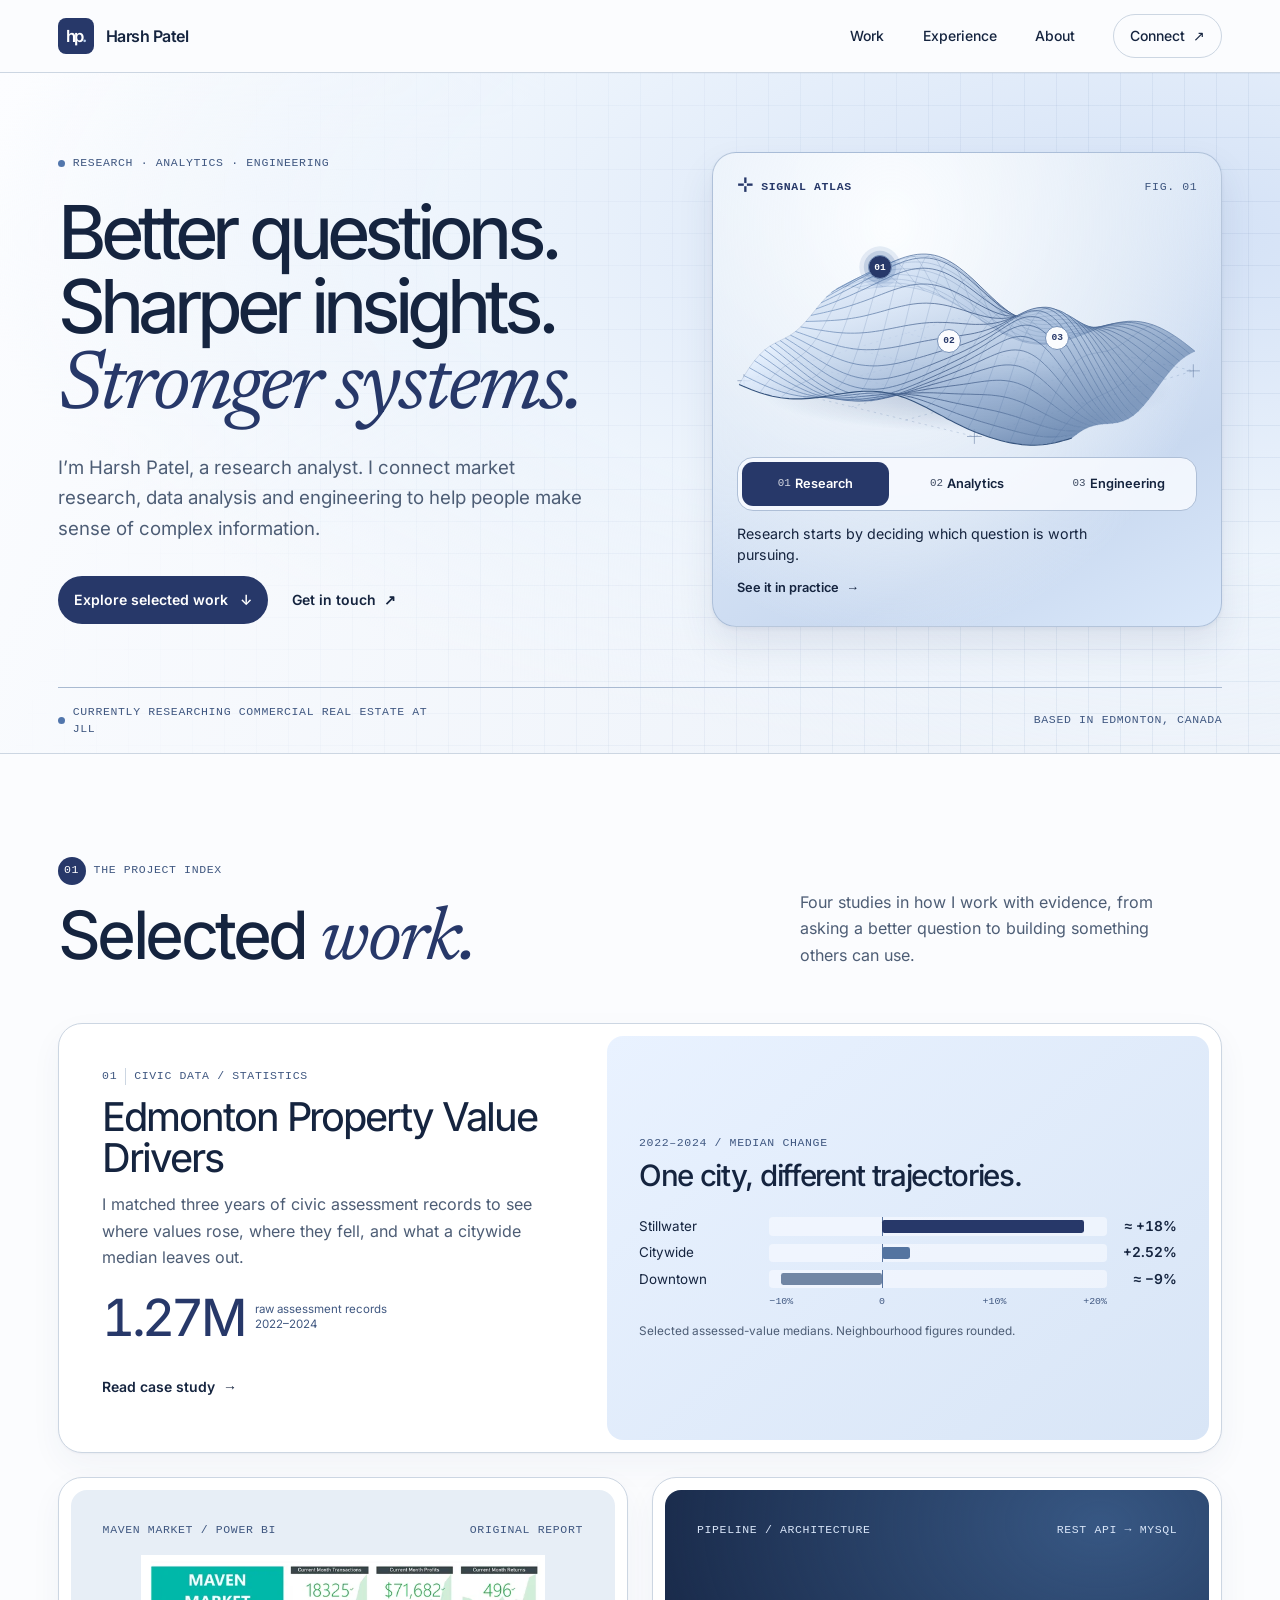
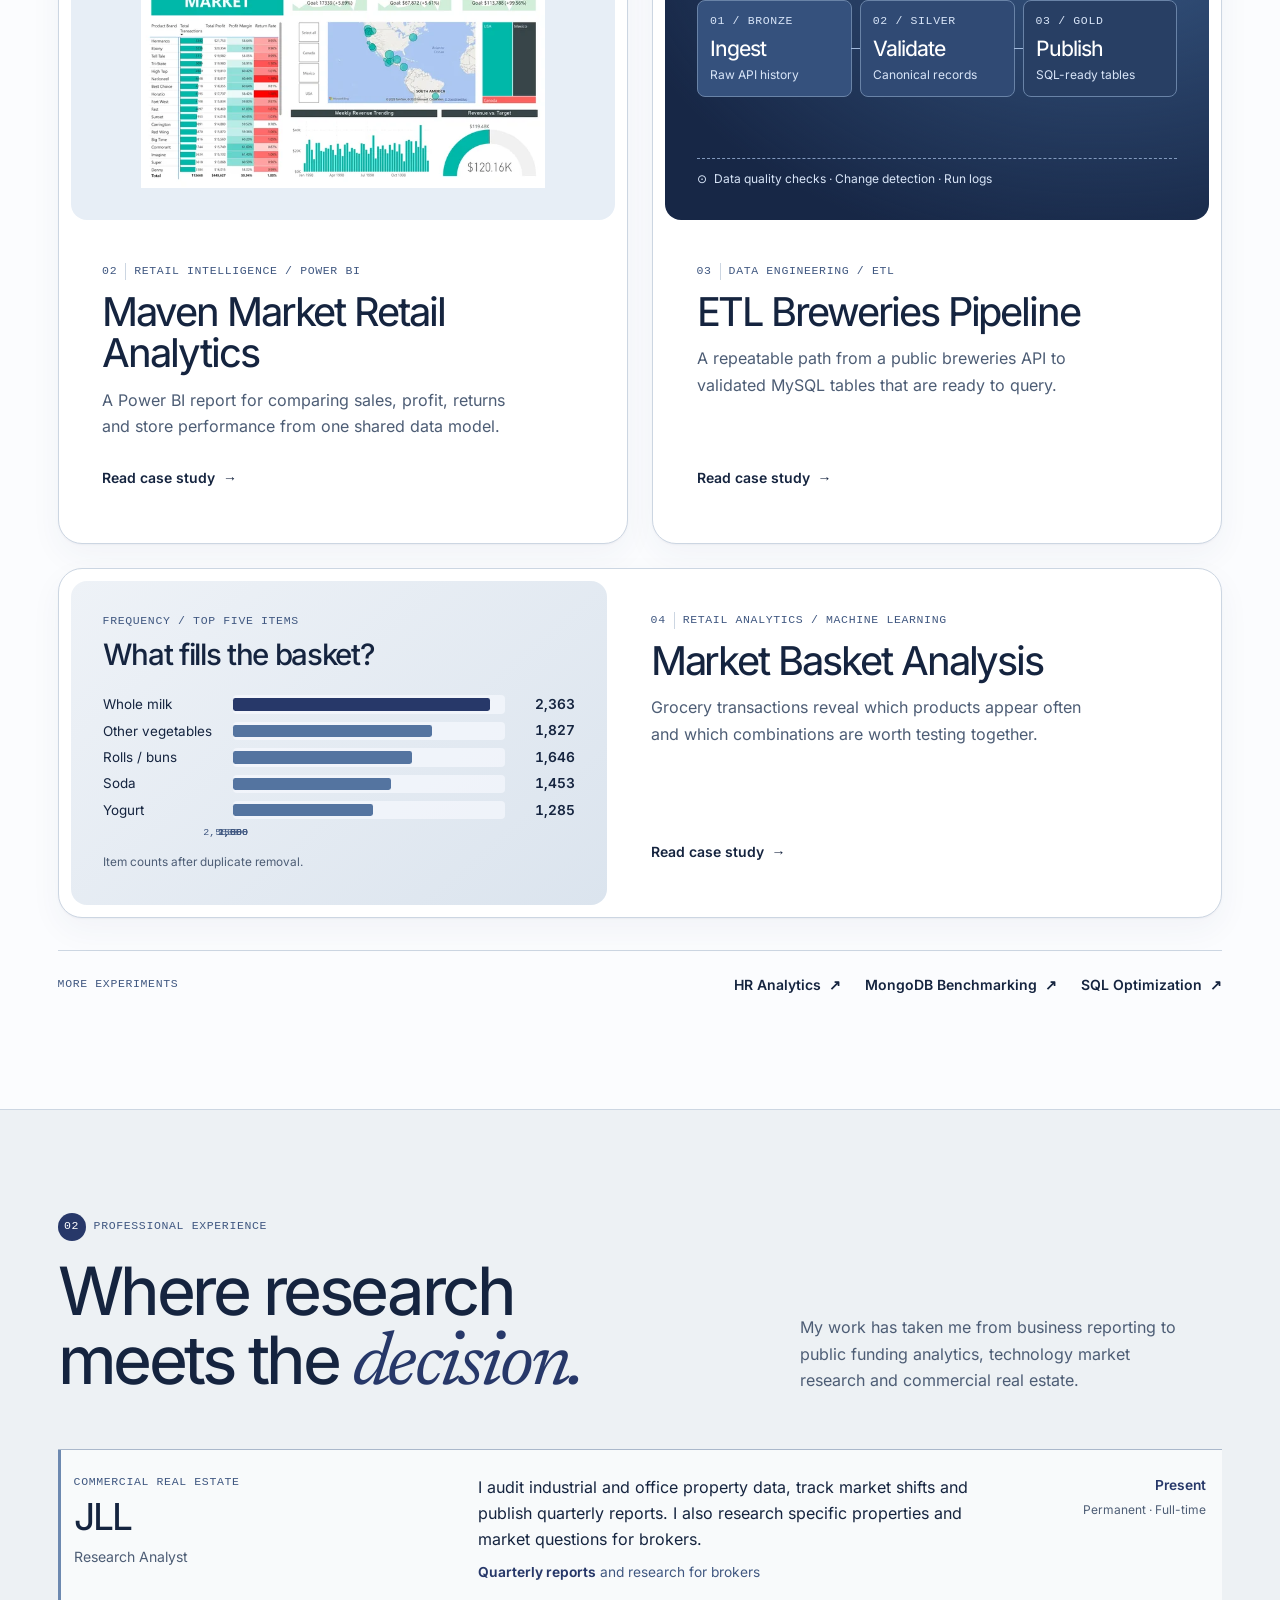
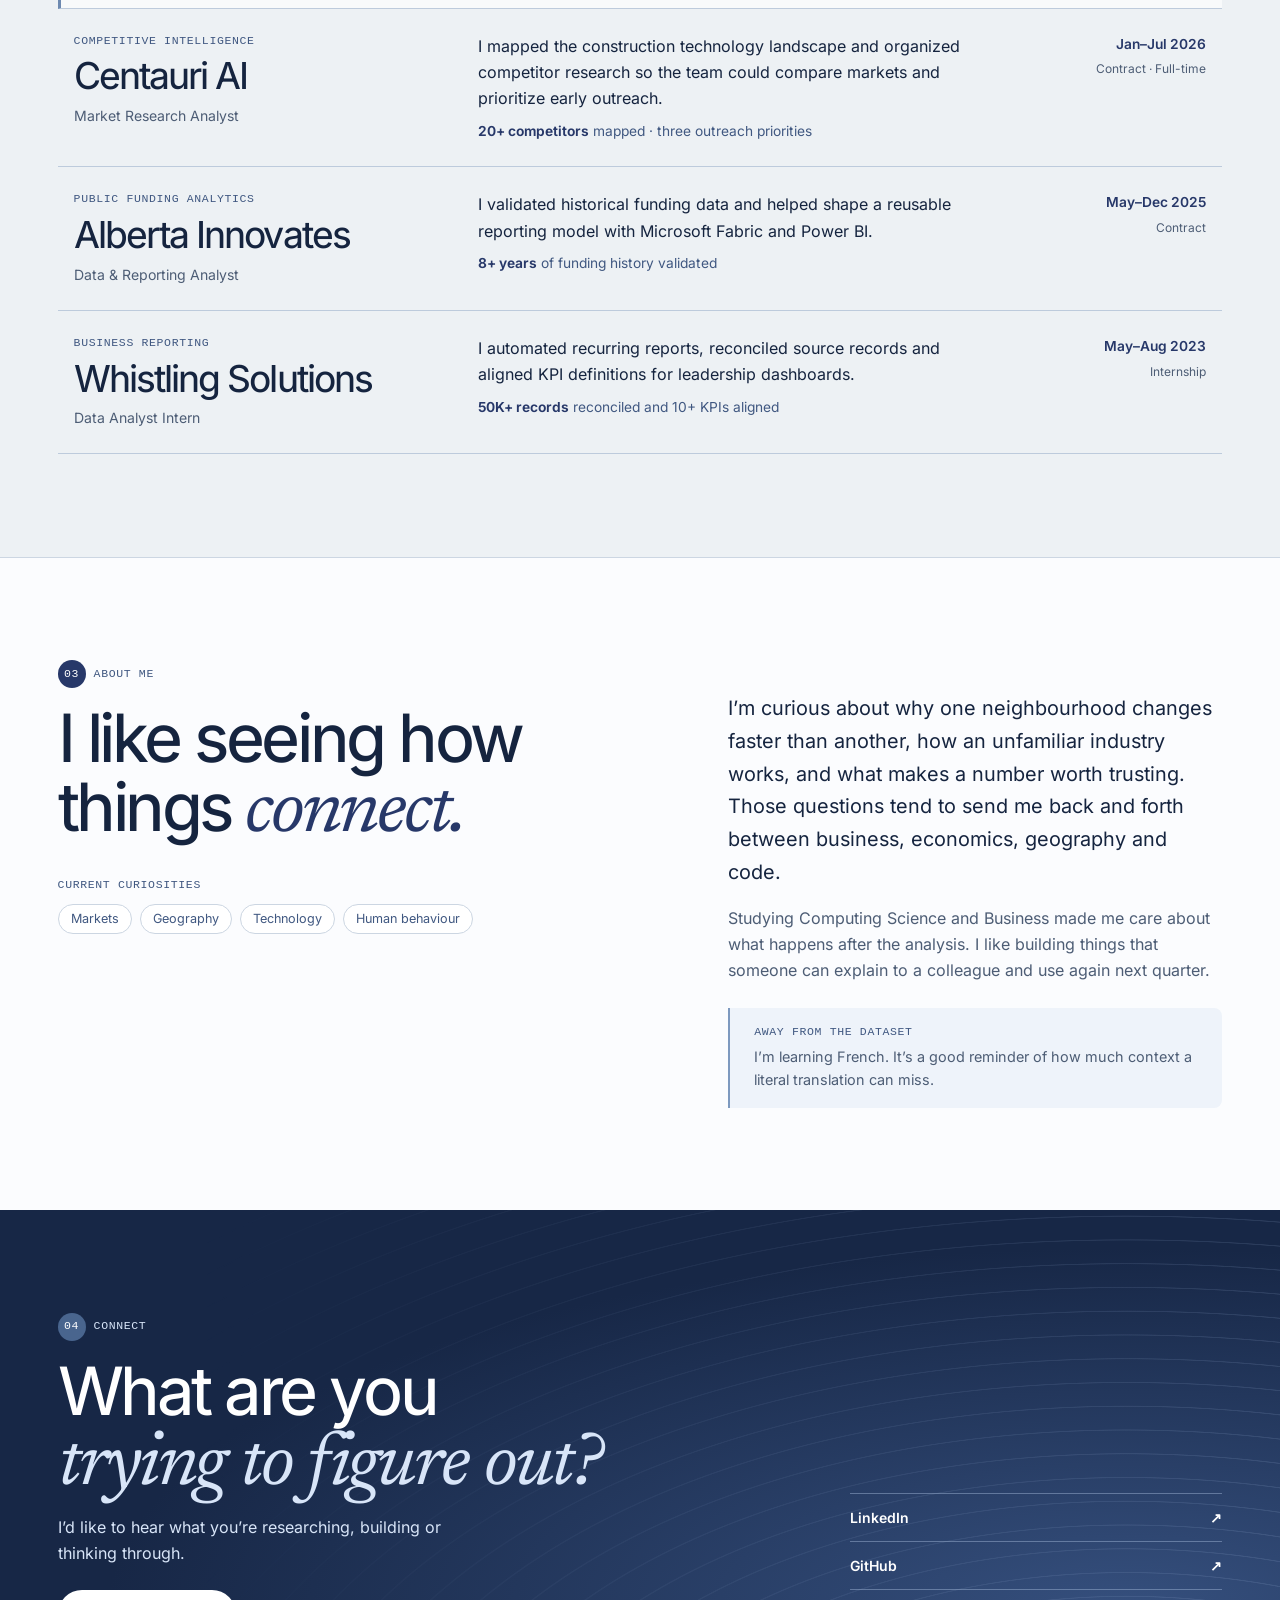
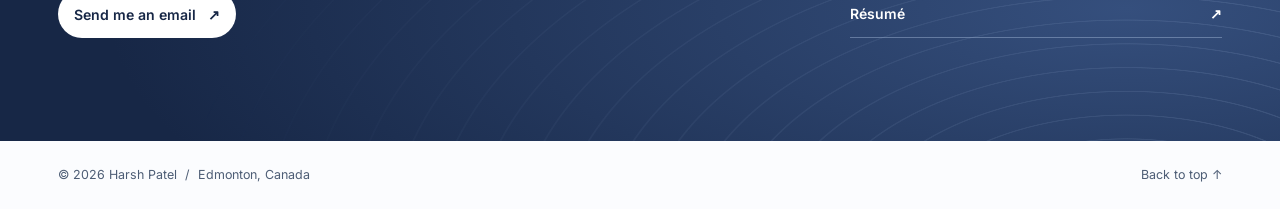
==== commit 3e596bad: "Build the Analytical Editorial portfolio" ====
--- a/index.html
+++ b/index.html
@@ -1,436 +1,508 @@
 <!doctype html>
 <html lang="en">
-<head>
-  <meta charset="utf-8">
-  <meta name="viewport" content="width=device-width, initial-scale=1">
-  <meta name="theme-color" content="#eeeeee">
-  <meta name="description" content="Harsh Patel connects research, data analytics and data engineering to turn complex questions into clear insights and reliable systems.">
-  <link rel="canonical" href="https://harshp10101.github.io/">
-
-  <meta property="og:type" content="website">
-  <meta property="og:url" content="https://harshp10101.github.io/">
-  <meta property="og:title" content="Harsh Patel | Research, data and clear decisions">
-  <meta property="og:description" content="Research, data analytics and data engineering. Better questions, sharper insights and stronger systems.">
-  <meta property="og:image" content="https://harshp10101.github.io/og.png">
-  <meta property="og:image:width" content="1200">
-  <meta property="og:image:height" content="630">
-  <meta property="og:image:alt" content="Harsh Patel: Research. Data. Clear decisions.">
-
-  <meta name="twitter:card" content="summary_large_image">
-  <meta name="twitter:title" content="Harsh Patel | Research, data and clear decisions">
-  <meta name="twitter:description" content="Research, data analytics and data engineering. Better questions, sharper insights and stronger systems.">
-  <meta name="twitter:image" content="https://harshp10101.github.io/og.png">
-
-  <title>Harsh Patel | Research, Analytics &amp; Data Engineering</title>
-  <link rel="icon" type="image/svg+xml" href="favicon.svg">
-  <link rel="stylesheet" href="styles.css?v=20260831-mobile-editorial">
-  <script>document.documentElement.classList.add('js');</script>
-  <script type="application/ld+json">
-  {
-    "@context": "https://schema.org",
-    "@type": "Person",
-    "name": "Harsh Patel",
-    "url": "https://harshp10101.github.io/",
-    "sameAs": [
-      "https://github.com/HarshP10101",
-      "https://www.linkedin.com/in/harsh-patel-a1563a237"
-    ],
-    "jobTitle": "Research Analyst",
-    "knowsAbout": ["Research", "Data analytics", "Data engineering", "Business intelligence", "Statistical analysis"],
-    "homeLocation": {
-      "@type": "Place",
-      "name": "Edmonton, Canada"
-    }
-  }
-  </script>
-</head>
-<body>
-  <a class="skip-link" href="#main">Skip to content</a>
-
-  <header class="site-header" data-header>
-    <div class="nav-shell">
-      <a class="brand" href="#top" aria-label="Harsh Patel home">Harsh Patel</a>
-
-      <button class="menu-toggle" type="button" aria-expanded="false" aria-controls="primary-nav">
-        <span class="menu-label">Menu</span>
-        <span class="menu-icon" aria-hidden="true"><i></i><i></i></span>
-      </button>
-
-      <nav id="primary-nav" class="primary-nav" aria-label="Primary navigation">
-        <a href="#experience">Experience</a>
-        <a href="#work">Work</a>
-        <a href="#about">About</a>
-        <a href="#contact">Contact</a>
-        <a href="https://drive.google.com/file/d/1ZE9Nh7otCvGoWTYUlGkcuaWp9lz2ky4y/view?usp=drive_link" target="_blank" rel="noopener noreferrer">Résumé ↗</a>
-      </nav>
-    </div>
-  </header>
-
-  <main id="main">
-    <section class="hero" id="top" aria-labelledby="hero-title">
-      <div class="page-shell hero-grid">
-        <div class="hero-copy">
-          <p class="hero-disciplines">Data analyst <span>/</span> Research analyst <span>/</span> Data engineer</p>
-          <h1 id="hero-title" class="hero-title">
-            <span>Better questions.</span>
-            <span>Sharper insights.</span>
-            <em>Stronger systems.</em>
-          </h1>
-          <p class="hero-intro">I connect research, analytics and engineering to make complex information useful and build the systems that keep it that way.</p>
-          <div class="hero-context" aria-label="Current role and selected proof">
-            <p><span>Currently</span>Commercial real estate research at JLL</p>
-            <a href="#project-edmonton"><span>Selected proof</span>1.2M assessment records analyzed <b aria-hidden="true">↓</b></a>
+  <head>
+    <meta charset="utf-8" />
+    <meta name="viewport" content="width=device-width, initial-scale=1" />
+    <meta name="theme-color" content="#f7f9fc" />
+    <meta
+      name="description"
+      content="Harsh Patel is an Edmonton-based research analyst working across market intelligence, data analytics and engineering. Explore four evidence-led case studies."
+    />
+    <title>Harsh Patel | The Analytical Editorial</title>
+    <link rel="canonical" href="https://harshp10101.github.io/" />
+    <meta property="og:type" content="website" />
+    <meta property="og:site_name" content="Harsh Patel" />
+    <meta property="og:url" content="https://harshp10101.github.io/" />
+    <meta property="og:title" content="Harsh Patel | The Analytical Editorial" />
+    <meta
+      property="og:description"
+      content="Harsh Patel is an Edmonton-based research analyst working across market intelligence, data analytics and engineering. Explore four evidence-led case studies."
+    />
+    <meta property="og:image" content="https://harshp10101.github.io/og.png" />
+    <meta property="og:image:width" content="1200" />
+    <meta property="og:image:height" content="630" />
+    <meta property="og:image:alt" content="Harsh Patel — The Analytical Editorial" />
+    <meta name="twitter:card" content="summary_large_image" />
+    <link rel="icon" href="favicon.svg" type="image/svg+xml" />
+    <link rel="stylesheet" href="styles.css" />
+    <script src="script.js" defer></script>
+    <script type="application/ld+json">
+      {
+        "@context": "https://schema.org",
+        "@type": "Person",
+        "name": "Harsh Patel",
+        "url": "https://harshp10101.github.io/",
+        "sameAs": ["https://github.com/HarshP10101", "https://www.linkedin.com/in/harsh-patel-a1563a237"],
+        "jobTitle": "Research Analyst",
+        "knowsAbout": [
+          "Research",
+          "Data analytics",
+          "Data engineering",
+          "Business intelligence",
+          "Statistical analysis"
+        ],
+        "homeLocation": {
+          "@type": "Place",
+          "name": "Edmonton, Canada"
+        }
+      }
+    </script>
+  </head>
+  <body>
+    <a class="skip-link" href="#main">Skip to content</a>
+    <header class="masthead">
+      <div class="shell masthead-inner">
+        <a class="wordmark" href="#top">
+          <span class="monogram" aria-hidden="true">hp<span>.</span></span>
+          <span>Harsh Patel</span>
+        </a>
+        <button class="menu-toggle" type="button" aria-expanded="false" aria-controls="site-nav" hidden>
+          Menu <span class="menu-icon" aria-hidden="true"></span>
+        </button>
+        <nav id="site-nav" class="site-nav" aria-label="Primary">
+          <a href="#work">Work</a>
+          <a href="#experience">Experience</a>
+          <a href="#about">About</a>
+          <a class="nav-contact" href="#contact">Connect <span aria-hidden="true">↗</span></a>
+        </nav>
+      </div>
+    </header>
+    <main id="main" tabindex="-1">
+      <section class="hero" id="top" aria-labelledby="hero-title">
+        <div class="shell hero-inner">
+          <div class="hero-copy">
+            <p class="mono hero-kicker">
+              <span class="status-dot" aria-hidden="true"></span> Research · Analytics · Engineering
+            </p>
+            <h1 id="hero-title">
+              <span>Better questions.</span> <span>Sharper insights.</span> <em>Stronger systems.</em>
+            </h1>
+            <p class="hero-intro">
+              I’m Harsh Patel, a research analyst. I connect market research, data analysis and engineering to
+              help people make sense of complex information.
+            </p>
+            <div class="hero-actions">
+              <a class="button button-primary" href="#work"
+                >Explore selected work <span aria-hidden="true">↓</span></a
+              >
+              <a class="text-link" href="#contact">Get in touch <span aria-hidden="true">↗</span></a>
+            </div>
           </div>
-          <div class="hero-actions">
-            <a class="editorial-link" href="#experience">Experience <span aria-hidden="true">↓</span></a>
-            <a class="editorial-link secondary" href="https://drive.google.com/file/d/1ZE9Nh7otCvGoWTYUlGkcuaWp9lz2ky4y/view?usp=drive_link" target="_blank" rel="noopener noreferrer">Résumé <span aria-hidden="true">↗</span></a>
+
+          <aside
+            class="atlas"
+            aria-label="Signal Atlas, three ways I work with evidence"
+            data-mode="research"
+          >
+            <div class="atlas-heading mono">
+              <span><span class="atlas-cross" aria-hidden="true">⊹</span> Signal Atlas</span
+              ><span>Fig. 01</span>
+            </div>
+            <div class="atlas-art" aria-hidden="true">
+              <img src="assets/signal-atlas.svg" alt="" width="600" height="312" fetchpriority="high" />
+              <span class="atlas-node node-research" style="--x: 32.34%; --y: 26.02%">01</span>
+              <span class="atlas-node node-analytics" style="--x: 46.35%; --y: 54.88%">02</span>
+              <span class="atlas-node node-engineering" style="--x: 68.33%; --y: 53.58%">03</span>
+            </div>
+            <div class="atlas-caption">
+              <div class="atlas-controls" role="group" aria-label="Explore a discipline" hidden>
+                <button type="button" data-mode="research" aria-pressed="true">
+                  <span>01</span> Research
+                </button>
+                <button type="button" data-mode="analytics" aria-pressed="false">
+                  <span>02</span> Analytics
+                </button>
+                <button type="button" data-mode="engineering" aria-pressed="false">
+                  <span>03</span> Engineering
+                </button>
+              </div>
+              <p class="atlas-note" aria-live="polite" aria-atomic="true">
+                Research starts by deciding which question is worth pursuing.
+              </p>
+              <a class="atlas-link text-link" href="#experience"
+                >See it in practice <span aria-hidden="true">→</span></a
+              >
+            </div>
+          </aside>
+
+          <div class="hero-index mono">
+            <p>
+              <span class="status-dot" aria-hidden="true"></span> Currently researching commercial real estate
+              at JLL
+            </p>
+            <p>Based in Edmonton, Canada</p>
           </div>
         </div>
-
-        <figure class="hero-artwork">
-          <div class="hero-plate">
-            <div class="hero-depth">
-              <picture>
-                <source media="(max-width: 560px)" srcset="assets/evidence-hero-small.webp" width="800" height="600">
-                <img class="hero-art" src="assets/evidence-hero.webp" width="1448" height="1086" alt="A magnifying lens examines records, analytical reports reveal patterns, and connected data modules turn the evidence into a system" decoding="async" fetchpriority="high">
-              </picture>
-              <svg class="hero-flow-overlay" viewBox="0 0 1448 1086" fill="none" aria-hidden="true">
-                <path class="hero-signal" pathLength="1" d="M494 503H657Q706 503 706 548V560Q706 583 735 583H961Q988 583 988 550V523Q988 496 1016 496H1061"/>
-                <ellipse class="hero-cue hero-research-cue" cx="307" cy="450" rx="215" ry="219" pathLength="1"/>
-                <path class="hero-cue hero-analytics-cue" pathLength="1" d="M564 757L630 713L679 642L744 698L818 628L857 680L895 640"/>
-                <path class="hero-cue hero-engineering-cue" pathLength="1" d="M1065 300H1040Q1015 300 1015 326V658Q1015 684 1040 684H1070M1346 333H1378Q1402 333 1402 359V658Q1402 685 1378 685H1360"/>
-              </svg>
-            </div>
+      </section>
+
+      <section class="section shell" id="work" aria-labelledby="work-title">
+        <header class="section-heading">
+          <div>
+            <p class="mono section-index"><span>01</span> The project index</p>
+            <h2 id="work-title">Selected <em>work.</em></h2>
           </div>
-          <figcaption class="hero-stages">
-            <div class="hero-stage-labels"><span>01 / Research</span><span>02 / Analytics</span><span>03 / Engineering</span></div>
-            <div class="hero-stage-controls" role="group" aria-label="Explore the three disciplines" hidden>
-              <button type="button" data-hero-stage="research" aria-pressed="false" aria-describedby="hero-explore-note"><span>01 /</span> Research</button>
-              <button type="button" data-hero-stage="analytics" aria-pressed="false" aria-describedby="hero-explore-note"><span>02 /</span> Analytics</button>
-              <button type="button" data-hero-stage="engineering" aria-pressed="false" aria-describedby="hero-explore-note"><span>03 /</span> Engineering</button>
-            </div>
-            <p class="hero-explore-note" id="hero-explore-note" hidden>Hover or tap a discipline to explore.</p>
-          </figcaption>
-        </figure>
-
-        <div class="hero-index" aria-label="The framework used across the site">
-          <span>01 / Investigate</span>
-          <span>02 / Interpret</span>
-          <span>03 / Translate</span>
-          <span>04 / Build</span>
-        </div>
-      </div>
-    </section>
-
-    <section class="section experience" id="experience" aria-labelledby="experience-title">
-      <div class="page-shell">
-        <header class="section-heading reveal">
-          <p class="section-index">01 / Experience</p>
-          <div>
-            <h2 id="experience-title">Where the work<br>meets the decision.</h2>
-            <p>Different industries. A connected practice in research, analysis and building better ways to work with data.</p>
-          </div>
+          <p>
+            Four studies in how I work with evidence, from asking a better question to building something
+            others can use.
+          </p>
         </header>
-
-        <div class="experience-layout">
-          <aside class="career-thread reveal" aria-label="The connection across my experience">
-            <p class="eyebrow">The through-line</p>
-            <p class="career-statement">One connected practice.</p>
-            <ol class="career-route">
-              <li><span>01</span><strong>Investigate</strong><p>Find the question worth asking.</p></li>
-              <li><span>02</span><strong>Interpret</strong><p>Turn evidence into a point of view.</p></li>
-              <li><span>03</span><strong>Translate</strong><p>Make the answer easy to use.</p></li>
-              <li><span>04</span><strong>Build</strong><p>Make the useful thing repeatable.</p></li>
-            </ol>
-            <p class="career-contexts">Technology / Public sector /<br>Commercial real estate</p>
-          </aside>
-          <div class="experience-list">
-          <article class="experience-row is-current reveal">
-            <p class="experience-date"><span>01</span><strong>Present</strong><small>Permanent, Full-time</small></p>
-            <div class="experience-company">
-              <h3>JLL</h3>
-              <p class="experience-role">Research Analyst</p>
-            </div>
-            <p class="experience-impact">Audit industrial and office data, research market shifts, publish quarterly reports and answer brokers with decision-ready property evidence.</p>
-            <div class="role-proof"><p><strong>Quarterly reports</strong><span>Audited market evidence and broker-ready answers</span></p><ol aria-label="JLL workflow"><li><b>Investigate</b><small>Market questions</small></li><li><b>Interpret</b><small>Audit the evidence</small></li><li><b>Translate</b><small>Write the report</small></li><li><b>Build</b><small>Answer broker needs</small></li></ol></div>
+        <div class="project-grid">
+          <article class="project-card project-lead" id="project-edmonton">
+            <figure class="project-figure chart property-chart">
+              <div class="figure-kicker mono">2022–2024 / MEDIAN CHANGE</div>
+              <figcaption>One city, different trajectories.</figcaption>
+              <ul class="chart-bars" aria-label="One city, different trajectories.">
+                <li>
+                  <span>Stillwater</span
+                  ><span class="bar-track" aria-hidden="true"
+                    ><i style="--start: 33.33%; --size: 60%"></i></span
+                  ><b>≈ +18%</b>
+                </li>
+                <li>
+                  <span>Citywide</span
+                  ><span class="bar-track" aria-hidden="true"
+                    ><i style="--start: 33.33%; --size: 8.4%"></i></span
+                  ><b>+2.52%</b>
+                </li>
+                <li>
+                  <span>Downtown</span
+                  ><span class="bar-track" aria-hidden="true"
+                    ><i style="--start: 3.33%; --size: 30%"></i></span
+                  ><b>≈ −9%</b>
+                </li>
+              </ul>
+              <div class="chart-axis" aria-hidden="true">
+                <span style="--tick: 0%">−10%</span>
+                <span style="--tick: 33.333333%">0</span>
+                <span style="--tick: 66.666667%">+10%</span>
+                <span style="--tick: 100%">+20%</span>
+              </div>
+              <p class="figure-note">Selected assessed-value medians. Neighbourhood figures rounded.</p>
+            </figure>
+            <div class="project-copy">
+              <p class="mono project-index"><span>01</span>Civic data / statistics</p>
+              <h3>Edmonton Property Value Drivers</h3>
+              <p>
+                I matched three years of civic assessment records to see where values rose, where they fell,
+                and what a citywide median leaves out.
+              </p>
+              <div class="lead-evidence">
+                <strong>1.27M</strong><span>raw assessment records<br />2022–2024</span>
+              </div>
+              <a
+                class="text-link"
+                href="work/edmonton-property.html"
+                aria-label="Read case study: Edmonton Property Value Drivers"
+                >Read case study <span aria-hidden="true">→</span></a
+              >
+            </div>
           </article>
-          <article class="experience-row reveal">
-            <p class="experience-date"><span>02</span><strong>Jan to Jul 2026</strong><small>Contract, full-time</small></p>
-            <div class="experience-company">
-              <h3>Centauri AI</h3>
-              <p class="experience-role">Market Research Analyst</p>
-            </div>
-            <p class="experience-impact">Mapped 20+ construction-tech competitors into a shared market view and three verticals for early outbound.</p>
-            <div class="role-proof"><p><strong>20+ companies</strong><span>3 prioritized verticals for early outbound</span></p><ol aria-label="Centauri AI workflow"><li><b>Investigate</b><small>Company evidence</small></li><li><b>Interpret</b><small>Compare signals</small></li><li><b>Translate</b><small>Map the market</small></li><li><b>Build</b><small>Prioritize verticals</small></li></ol></div>
+          <article class="project-card" id="project-maven">
+            <figure class="project-figure dashboard">
+              <figcaption class="figure-kicker mono">
+                <span>MAVEN MARKET / POWER BI</span><span>Original report</span>
+              </figcaption>
+              <img
+                src="assets/maven-market-640.webp"
+                srcset="assets/maven-market-640.webp 640w, assets/maven-market-1200.webp 1200w"
+                sizes="(max-width: 760px) 90vw, 590px"
+                width="2767"
+                height="1600"
+                loading="lazy"
+                decoding="async"
+                alt="Original Maven Market report showing transactions, profit, returns, brand rankings and store performance."
+              />
+            </figure>
+            <div class="project-copy">
+              <p class="mono project-index"><span>02</span>Retail intelligence / Power BI</p>
+              <h3>Maven Market Retail Analytics</h3>
+              <p>
+                A Power BI report for comparing sales, profit, returns and store performance from one shared
+                data model.
+              </p>
+
+              <a
+                class="text-link"
+                href="work/maven-market.html"
+                aria-label="Read case study: Maven Market Retail Analytics"
+                >Read case study <span aria-hidden="true">→</span></a
+              >
+            </div>
           </article>
-          <article class="experience-row reveal">
-            <p class="experience-date"><span>03</span><strong>May to Dec 2025</strong><small>8 months · Contract</small></p>
-            <div class="experience-company">
-              <h3>Alberta Innovates</h3>
-              <p class="experience-role">Data &amp; Reporting Analyst</p>
-            </div>
-            <p class="experience-impact">Validated 8+ years of funding data and shaped a reusable Microsoft Fabric and Power BI reporting model.</p>
-            <div class="role-proof"><p><strong>8+ years</strong><span>Funding history moved toward a reusable reporting model</span></p><ol aria-label="Alberta Innovates workflow"><li><b>Investigate</b><small>Source definitions</small></li><li><b>Interpret</b><small>Audit variances</small></li><li><b>Translate</b><small>Align reporting</small></li><li><b>Build</b><small>Fabric + Power BI</small></li></ol></div>
+          <article class="project-card" id="project-engineering">
+            <figure class="project-figure pipeline">
+              <figcaption class="figure-kicker mono">
+                <span>PIPELINE / ARCHITECTURE</span><span>REST API → MySQL</span>
+              </figcaption>
+              <ol class="pipeline-flow">
+                <li>
+                  <span class="mono">01 / Bronze</span><strong>Ingest</strong><small>Raw API history</small>
+                </li>
+                <li>
+                  <span class="mono">02 / Silver</span><strong>Validate</strong
+                  ><small>Canonical records</small>
+                </li>
+                <li>
+                  <span class="mono">03 / Gold</span><strong>Publish</strong><small>SQL-ready tables</small>
+                </li>
+              </ol>
+              <p class="pipeline-audit">
+                <span aria-hidden="true">⊙</span> Data quality checks · Change detection · Run logs
+              </p>
+            </figure>
+            <div class="project-copy">
+              <p class="mono project-index"><span>03</span>Data engineering / ETL</p>
+              <h3>ETL Breweries Pipeline</h3>
+              <p>
+                A repeatable path from a public breweries API to validated MySQL tables that are ready to
+                query.
+              </p>
+
+              <a
+                class="text-link"
+                href="work/etl-breweries.html"
+                aria-label="Read case study: ETL Breweries Pipeline"
+                >Read case study <span aria-hidden="true">→</span></a
+              >
+            </div>
           </article>
-          <article class="experience-row reveal">
-            <p class="experience-date"><span>04</span><strong>May to Aug 2023</strong><small>4 months · Internship</small></p>
-            <div class="experience-company">
-              <h3>Whistling Solutions</h3>
-              <p class="experience-role">Data Analyst Intern</p>
-            </div>
-            <p class="experience-impact">Automated recurring reporting, reconciled 50K+ records and aligned 10+ KPI definitions for consistent leadership dashboards.</p>
-            <div class="role-proof"><p><strong>50K+ records</strong><span>10+ KPI definitions aligned across recurring reporting</span></p><ol aria-label="Whistling Solutions workflow"><li><b>Investigate</b><small>Reporting gaps</small></li><li><b>Interpret</b><small>Reconcile records</small></li><li><b>Translate</b><small>Define the KPIs</small></li><li><b>Build</b><small>Automate reporting</small></li></ol></div>
+          <article class="project-card" id="project-basket">
+            <figure class="project-figure chart basket-chart">
+              <div class="figure-kicker mono">FREQUENCY / TOP FIVE ITEMS</div>
+              <figcaption>What fills the basket?</figcaption>
+              <ul class="chart-bars" aria-label="What fills the basket?">
+                <li>
+                  <span>Whole milk</span
+                  ><span class="bar-track" aria-hidden="true"
+                    ><i style="--start: 0%; --size: 94.52%"></i></span
+                  ><b>2,363</b>
+                </li>
+                <li>
+                  <span>Other vegetables</span
+                  ><span class="bar-track" aria-hidden="true"
+                    ><i style="--start: 0%; --size: 73.08%"></i></span
+                  ><b>1,827</b>
+                </li>
+                <li>
+                  <span>Rolls / buns</span
+                  ><span class="bar-track" aria-hidden="true"
+                    ><i style="--start: 0%; --size: 65.84%"></i></span
+                  ><b>1,646</b>
+                </li>
+                <li>
+                  <span>Soda</span
+                  ><span class="bar-track" aria-hidden="true"
+                    ><i style="--start: 0%; --size: 58.12%"></i></span
+                  ><b>1,453</b>
+                </li>
+                <li>
+                  <span>Yogurt</span
+                  ><span class="bar-track" aria-hidden="true"><i style="--start: 0%; --size: 51.4%"></i></span
+                  ><b>1,285</b>
+                </li>
+              </ul>
+              <div class="chart-axis" aria-hidden="true">
+                <span>0</span><span>500</span><span>1,000</span><span>1,500</span><span>2,000</span
+                ><span>2,500</span>
+              </div>
+              <p class="figure-note">Item counts after duplicate removal.</p>
+            </figure>
+            <div class="project-copy">
+              <p class="mono project-index"><span>04</span>Retail analytics / machine learning</p>
+              <h3>Market Basket Analysis</h3>
+              <p>
+                Grocery transactions reveal which products appear often and which combinations are worth
+                testing together.
+              </p>
+
+              <a
+                class="text-link"
+                href="work/market-basket.html"
+                aria-label="Read case study: Market Basket Analysis"
+                >Read case study <span aria-hidden="true">→</span></a
+              >
+            </div>
           </article>
         </div>
-        </div>
-      </div>
-    </section>
-
-    <section class="section work" id="work" aria-labelledby="work-title">
-      <div class="page-shell">
-        <header class="section-heading reveal">
-          <p class="section-index">02 / Selected work</p>
-          <div>
-            <h2 id="work-title">A body of work,<br>not a list of tools.</h2>
-            <p>Four projects that show how I move from scattered inputs to something people can use.</p>
-          </div>
-        </header>
-
-        <article class="project-feature reveal" id="project-edmonton">
-          <a class="project-visual property-preview" href="https://github.com/HarshP10101/Edmonton-Property-Analysis" target="_blank" rel="noopener noreferrer" aria-label="View Edmonton Property Value Drivers on GitHub">
-            <div class="artifact-strip"><span><b>01</b> / Edmonton property</span><span>Research extract <i aria-hidden="true">↗</i></span></div>
-            <div class="artifact-body">
-              <div class="preview-heading"><p class="preview-title">One city.<br><span>Different trajectories.</span></p><p>Median assessed-value change<br>2022 to 2024</p></div>
-              <div class="diverging-chart" role="img" aria-label="Selected median appreciation: Stillwater approximately plus 18 percent, citywide plus 2.52 percent, Downtown approximately minus 9 percent">
-                <div class="chart-row is-highlighted"><span>Stillwater</span><div class="bar-track"><i style="--start:33.333%;--size:60%"></i></div><strong>≈ +18%</strong></div>
-                <div class="chart-row"><span>Citywide</span><div class="bar-track"><i style="--start:33.333%;--size:8.4%"></i></div><strong>+2.52%</strong></div>
-                <div class="chart-row"><span>Downtown</span><div class="bar-track"><i style="--start:3.333%;--size:30%"></i></div><strong>≈ −9%</strong></div>
-                <div class="chart-axis" aria-hidden="true"><span>−10%</span><span>0</span><span>+10%</span><span>+20%</span></div>
-              </div>
-              <p class="artifact-source">Selected medians from the project. Neighbourhood figures rounded; assessed value is not sale price.</p>
-            </div>
-          </a>
-          <div class="project-meta">
-            <span>01 / Civic data + statistics</span>
-            <span>2022 to 2024</span>
-          </div>
-          <div class="project-copy">
-            <h3>Edmonton property value drivers.</h3>
-            <p>1.2M assessment records. One question: what actually moves value? Statistical tests and regression turned civic data into a readable view of neighbourhood change.</p>
-            <p class="project-method"><span>Method</span>Matched properties across 2022 to 2024, then used t-tests, ANOVA with Tukey HSD and OLS; results are associations, not causal claims.</p>
-            <p class="project-stack">Python · Pandas · Statsmodels · SciPy</p>
-            <a class="editorial-link" href="https://github.com/HarshP10101/Edmonton-Property-Analysis" target="_blank" rel="noopener noreferrer">View project <span aria-hidden="true">↗</span></a>
-          </div>
-        </article>
-
-        <article class="project-feature reveal" id="project-maven">
-          <a class="project-visual maven-preview" href="https://github.com/HarshP10101/Maven-Market-Power-BI-Project" target="_blank" rel="noopener noreferrer" aria-label="View Maven Market Power BI project on GitHub">
-            <div class="artifact-strip"><span><b>02</b> / Maven Market</span><span>Retail intelligence <i aria-hidden="true">↗</i></span></div>
-            <div class="artifact-body">
-              <div class="preview-heading"><p class="preview-title">The numbers.<br><span>The next move.</span></p><p>Power BI / Report extract<br>Actual figures, clearer focus</p></div>
-              <dl class="maven-kpis" aria-label="Current-month figures from the original dashboard"><div><dt>Transactions / current month</dt><dd>18,325<small>Goal: 17,339 <span>+5.69%</span></small></dd></div><div><dt>Profit / current month</dt><dd>$71,682<small>Goal: $67,872 <span>+5.61%</span></small></dd></div><div><dt>Returns / current month</dt><dd>496<small>Monitor alongside sales performance</small></dd></div></dl>
-              <div class="maven-analysis">
-                <div class="maven-brands"><p class="eyebrow">Leading brands / total transactions</p><div class="frequency-chart" role="img" aria-label="Brand transactions from the report: Hermanos 5342, Ebony 5238, Tell Tale 5112, Tri-State 5099, High Top 4940">
-                  <div class="chart-row is-highlighted"><span>Hermanos</span><div class="bar-track"><i style="--size:97.13%"></i></div><strong>5,342</strong></div>
-                  <div class="chart-row"><span>Ebony</span><div class="bar-track"><i style="--size:95.24%"></i></div><strong>5,238</strong></div>
-                  <div class="chart-row"><span>Tell Tale</span><div class="bar-track"><i style="--size:92.95%"></i></div><strong>5,112</strong></div>
-                  <div class="chart-row"><span>Tri-State</span><div class="bar-track"><i style="--size:92.71%"></i></div><strong>5,099</strong></div>
-                  <div class="chart-row"><span>High Top</span><div class="bar-track"><i style="--size:89.82%"></i></div><strong>4,940</strong></div>
-                </div></div>
-                <aside class="maven-model"><p class="eyebrow">Behind the report</p><p class="model-title">One model.<br><span>Many questions.</span></p><ol><li><span>01</span>Power Query</li><li><span>02</span>Star schema</li><li><span>03</span>DAX measures</li><li><span>04</span>Decision view</li></ol></aside>
-              </div>
-              <p class="artifact-source">Values transcribed from the original report. Current-month KPIs and brand-table totals retain their separate report contexts.</p>
-            </div>
-          </a>
-          <div class="project-meta">
-            <span>02 / Decision dashboard</span>
-            <span>Power BI</span>
-          </div>
-          <div class="project-copy">
-            <h3>Retail reporting from raw files to executive view.</h3>
-            <p>An end-to-end Power BI solution: star schema, reusable DAX measures and an interactive view of revenue, profit, returns and regional store performance.</p>
-            <p class="project-method"><span>Method</span>Combined and cleaned the CSV exports in Power Query, modeled transactions and returns in a star schema, then spot-checked DAX results against expected values.</p>
-            <p class="project-stack">Power BI · DAX · Power Query · Star schema</p>
-            <a class="editorial-link" href="https://github.com/HarshP10101/Maven-Market-Power-BI-Project" target="_blank" rel="noopener noreferrer">View project <span aria-hidden="true">↗</span></a>
-            <a class="artifact-link" href="assets/maven-market.webp" target="_blank" rel="noopener">Inspect full dashboard <span aria-hidden="true">↗</span></a>
-          </div>
-        </article>
-
-        <article class="project-feature reveal" id="project-engineering">
-          <a class="project-visual pipeline-preview" href="https://github.com/HarshP10101/ETL-breweries" target="_blank" rel="noopener noreferrer" aria-label="View production-grade ETL pipeline on GitHub">
-            <div class="artifact-strip"><span><b>03</b> / ETL Breweries</span><span>System architecture <i aria-hidden="true">↗</i></span></div>
-            <div class="artifact-body">
-              <div class="preview-heading"><p class="preview-title">Built to run.<br><span>And run again.</span></p><p>Bronze → Silver → Gold<br>One repeatable flow</p></div>
-              <ol class="pipeline-stages" aria-label="REST API to raw payloads, clean canonical tables, analytics mart and MySQL">
-                <li><small>Ingest</small><strong>REST API</strong><span>Source records</span></li>
-                <li><small>Bronze</small><strong>Raw</strong><span>Payload history</span></li>
-                <li><small>Silver</small><strong>Clean</strong><span>Canonical tables</span></li>
-                <li><small>Gold</small><strong>Analytics mart</strong><span>Analysis-ready</span></li>
-                <li><small>Store</small><strong>MySQL</strong><span>SQL analysis</span></li>
-              </ol>
-              <div class="quality-branch"><span>Data quality</span><p>Validation · Missing values · Audit trail</p></div>
-            </div>
-          </a>
-          <div class="project-meta">
-            <span>03 / Data engineering</span>
-            <span>Python</span>
-          </div>
-          <div class="project-copy">
-            <h3>From one-off script to a repeatable pipeline.</h3>
-            <p>A bronze-to-silver-to-gold ETL pipeline that moves REST API data into MySQL, detects changes, logs quality checks and supports advanced SQL analysis.</p>
-            <p class="project-method"><span>Method</span>Every run logs primary-key, coordinate-range and whitespace checks; payload and row hashes control deduplication and change detection.</p>
-            <p class="project-stack">Python · MySQL · SQLAlchemy · Docker</p>
-            <a class="editorial-link" href="https://github.com/HarshP10101/ETL-breweries" target="_blank" rel="noopener noreferrer">View project <span aria-hidden="true">↗</span></a>
-          </div>
-        </article>
-
-        <article class="project-feature reveal" id="project-basket">
-          <a class="project-visual basket-preview" href="https://github.com/HarshP10101/Market-Basket-Analysis" target="_blank" rel="noopener noreferrer" aria-label="View Market Basket Analysis project on GitHub">
-            <div class="artifact-strip"><span><b>04</b> / Market basket</span><span>Pattern study <i aria-hidden="true">↗</i></span></div>
-            <div class="artifact-body">
-              <div class="preview-heading"><p class="preview-title">What fills<br><span>the basket?</span></p><p>Top five purchased products<br>After duplicate removal</p></div>
-              <div class="frequency-chart" role="img" aria-label="Product frequency: whole milk 2363, other vegetables 1827, rolls and buns 1646, soda 1453, yogurt 1285">
-                <div class="chart-row is-highlighted"><span>Whole milk</span><div class="bar-track"><i style="--size:94.52%"></i></div><strong>2,363</strong></div>
-                <div class="chart-row"><span>Other vegetables</span><div class="bar-track"><i style="--size:73.08%"></i></div><strong>1,827</strong></div>
-                <div class="chart-row"><span>Rolls / buns</span><div class="bar-track"><i style="--size:65.84%"></i></div><strong>1,646</strong></div>
-                <div class="chart-row"><span>Soda</span><div class="bar-track"><i style="--size:58.12%"></i></div><strong>1,453</strong></div>
-                <div class="chart-row"><span>Yogurt</span><div class="bar-track"><i style="--size:51.4%"></i></div><strong>1,285</strong></div>
-              </div>
-              <p class="artifact-source">Frequency is the starting point. Association rules add the relationships.<span>Source: project dataset, matching notebook cleaning.</span></p>
-            </div>
-          </a>
-          <div class="project-meta">
-            <span>04 / Machine learning + data science</span>
-            <span>Python</span>
-          </div>
-          <div class="project-copy">
-            <h3>Basket patterns into smarter retail decisions.</h3>
-            <p>Association-rule mining, dynamic-pricing experiments and K-Means segmentation turn grocery transactions into ideas for product placement, bundles and personalized promotions.</p>
-            <p class="project-method"><span>Method</span>Removed duplicate member-date-item rows before Apriori association rules; pricing simulations and K-Means segments are exploratory, not measured business impact.</p>
-            <p class="project-stack">Python · Pandas · MLxtend · Apriori · K-Means</p>
-            <a class="editorial-link" href="https://github.com/HarshP10101/Market-Basket-Analysis" target="_blank" rel="noopener noreferrer">View project <span aria-hidden="true">↗</span></a>
-          </div>
-        </article>
-
-        <div class="archive reveal">
-          <div class="archive-heading">
-            <p class="section-index">More experiments</p>
-            <p>Smaller studies in analytics, modeling and performance.</p>
-          </div>
-          <div class="archive-list">
-            <a href="https://github.com/HarshP10101/HR-Analytics-Dashboard" target="_blank" rel="noopener noreferrer"><span>HR Analytics Dashboard</span><span>Power BI · Retention</span><b>↗</b></a>
-            <a href="https://github.com/HarshP10101/Mongo-DB-Query-Performance" target="_blank" rel="noopener noreferrer"><span>MongoDB Query Performance</span><span>Modeling · Benchmarking</span><b>↗</b></a>
-            <a href="https://github.com/HarshP10101/Optimizing-Database-Query-Performance" target="_blank" rel="noopener noreferrer"><span>SQL Query Optimization</span><span>Indexing · Performance</span><b>↗</b></a>
+        <aside class="archive" aria-labelledby="archive-title">
+          <h3 class="mono" id="archive-title">More experiments</h3>
+          <a class="text-link" href="https://github.com/HarshP10101/HR-Analytics-Dashboard"
+            >HR Analytics <span aria-hidden="true">↗</span></a
+          >
+          <a class="text-link" href="https://github.com/HarshP10101/Mongo-DB-Query-Performance"
+            >MongoDB Benchmarking <span aria-hidden="true">↗</span></a
+          >
+          <a class="text-link" href="https://github.com/HarshP10101/Optimizing-Database-Query-Performance"
+            >SQL Optimization <span aria-hidden="true">↗</span></a
+          >
+        </aside>
+      </section>
+
+      <section class="experience section" id="experience" aria-labelledby="experience-title">
+        <div class="shell">
+          <header class="section-heading">
+            <div>
+              <p class="mono section-index"><span>02</span> Professional experience</p>
+              <h2 id="experience-title">Where research<br />meets the <em>decision.</em></h2>
+            </div>
+            <p>
+              My work has taken me from business reporting to public funding analytics, technology market
+              research and commercial real estate.
+            </p>
+          </header>
+          <div class="role-list">
+            <article class="role role-current">
+              <div class="role-heading">
+                <p class="mono">Commercial real estate</p>
+                <h3>JLL</h3>
+                <p class="role-title">Research Analyst</p>
+              </div>
+              <div class="role-description">
+                <p>
+                  I audit industrial and office property data, track market shifts and publish quarterly
+                  reports. I also research specific properties and market questions for brokers.
+                </p>
+                <p class="role-evidence">
+                  <strong>Quarterly reports</strong> <span>and research for brokers</span>
+                </p>
+              </div>
+              <div class="role-date">
+                <p>Present</p>
+                <span>Permanent · Full-time</span>
+              </div>
+            </article>
+            <article class="role">
+              <div class="role-heading">
+                <p class="mono">Competitive intelligence</p>
+                <h3>Centauri AI</h3>
+                <p class="role-title">Market Research Analyst</p>
+              </div>
+              <div class="role-description">
+                <p>
+                  I mapped the construction technology landscape and organized competitor research so the team
+                  could compare markets and prioritize early outreach.
+                </p>
+                <p class="role-evidence">
+                  <strong>20+ competitors</strong> <span>mapped · three outreach priorities</span>
+                </p>
+              </div>
+              <div class="role-date">
+                <p>Jan–Jul 2026</p>
+                <span>Contract · Full-time</span>
+              </div>
+            </article>
+            <article class="role">
+              <div class="role-heading">
+                <p class="mono">Public funding analytics</p>
+                <h3>Alberta Innovates</h3>
+                <p class="role-title">Data &amp; Reporting Analyst</p>
+              </div>
+              <div class="role-description">
+                <p>
+                  I validated historical funding data and helped shape a reusable reporting model with
+                  Microsoft Fabric and Power BI.
+                </p>
+                <p class="role-evidence">
+                  <strong>8+ years</strong> <span>of funding history validated</span>
+                </p>
+              </div>
+              <div class="role-date">
+                <p>May–Dec 2025</p>
+                <span>Contract</span>
+              </div>
+            </article>
+            <article class="role">
+              <div class="role-heading">
+                <p class="mono">Business reporting</p>
+                <h3>Whistling Solutions</h3>
+                <p class="role-title">Data Analyst Intern</p>
+              </div>
+              <div class="role-description">
+                <p>
+                  I automated recurring reports, reconciled source records and aligned KPI definitions for
+                  leadership dashboards.
+                </p>
+                <p class="role-evidence">
+                  <strong>50K+ records</strong> <span>reconciled and 10+ KPIs aligned</span>
+                </p>
+              </div>
+              <div class="role-date">
+                <p>May–Aug 2023</p>
+                <span>Internship</span>
+              </div>
+            </article>
           </div>
         </div>
-      </div>
-    </section>
-
-    <section class="section capabilities" id="capabilities" aria-labelledby="capabilities-title">
-      <div class="page-shell">
-        <header class="section-heading reveal">
-          <p class="section-index">03 / Capabilities</p>
-          <div>
-            <h2 id="capabilities-title">What I can<br>help make clear.</h2>
-          </div>
-        </header>
-
-        <div class="capability-workbench reveal" data-capabilities>
-          <div class="capability-select" role="tablist" aria-label="Explore my capabilities" aria-orientation="vertical">
-            <button type="button" role="tab" id="tab-research" aria-controls="panel-research" aria-selected="true"><span class="capability-number">01</span><span><strong>Research &amp;<br>intelligence</strong><small>Find the question.</small></span><i aria-hidden="true">↗</i></button>
-            <button type="button" role="tab" id="tab-analytics" aria-controls="panel-analytics" aria-selected="false"><span class="capability-number">02</span><span><strong>Data analytics</strong><small>Make the evidence speak.</small></span><i aria-hidden="true">↗</i></button>
-            <button type="button" role="tab" id="tab-products" aria-controls="panel-products" aria-selected="false"><span class="capability-number">03</span><span><strong>Data products</strong><small>Put insight to work.</small></span><i aria-hidden="true">↗</i></button>
-            <button type="button" role="tab" id="tab-engineering" aria-controls="panel-engineering" aria-selected="false"><span class="capability-number">04</span><span><strong>Data engineering</strong><small>Build it to run again.</small></span><i aria-hidden="true">↗</i></button>
-            <p class="capability-hint">Four disciplines. One connected way of thinking.<br>Select a discipline to explore <span aria-hidden="true">→</span></p>
-          </div>
-          <div class="capability-panels">
-            <section class="capability-panel" id="panel-research" role="tabpanel" aria-labelledby="tab-research" tabindex="0">
-              <p class="eyebrow">01 / Investigate</p><h3>Start with the<br>right question.</h3>
-              <svg class="capability-diagram" viewBox="0 0 560 210" role="img" aria-label="Sources, context and comparisons come together through research to form an insight"><g class="diagram-lines"><path d="M110 40H153L205 105M110 105H205M110 170H153L205 105"/><path class="diagram-signal" pathLength="1" d="M335 105H425"/></g><g class="diagram-nodes"><rect x="1" y="20" width="109" height="40"/><rect x="1" y="85" width="109" height="40"/><rect x="1" y="150" width="109" height="40"/><rect x="205" y="70" width="130" height="70"/><rect x="425" y="70" width="134" height="70"/></g><g class="diagram-labels"><text x="55" y="45">Sources</text><text x="55" y="110">Context</text><text x="55" y="175">Comparisons</text><text x="270" y="111">Research</text><text x="492" y="111">Insight</text></g></svg>
-              <ol class="capability-mobile-flow" aria-label="Process"><li>Sources + context</li><li>Research</li><li>Insight</li></ol>
-              <p class="capability-description">Competitive research · Market mapping · Segmentation · Strategic synthesis</p><div class="capability-tools"><span>Working toolkit</span><p>Excel / Notion / LLM workflows</p></div><a class="capability-outcome" href="#experience"><span>From the work</span>20+ companies researched at Centauri AI <b aria-hidden="true">↗</b></a>
-            </section>
-            <section class="capability-panel" id="panel-analytics" role="tabpanel" aria-labelledby="tab-analytics" tabindex="0">
-              <p class="eyebrow">02 / Interpret</p><h3>Test assumptions.<br>Find the pattern.</h3>
-              <svg class="capability-diagram" viewBox="0 0 560 210" role="img" aria-label="Data is explored, tested and explained"><g class="diagram-lines"><path class="diagram-signal" pathLength="1" d="M90 100H470"/></g><g class="diagram-nodes"><rect x="1" y="70" width="89" height="60"/><rect x="157" y="70" width="89" height="60"/><rect x="313" y="70" width="89" height="60"/><rect x="470" y="70" width="89" height="60"/></g><g class="diagram-labels"><text x="45" y="106">Data</text><text x="201" y="106">Explore</text><text x="357" y="106">Test</text><text x="515" y="106">Explain</text></g><text class="diagram-note" x="280" y="174">STATISTICS + CONTEXT</text></svg>
-              <ol class="capability-mobile-flow" aria-label="Process"><li>Data</li><li>Explore</li><li>Test</li><li>Explain</li></ol>
-              <p class="capability-description">SQL · Python · Statistical analysis · Data modeling</p><div class="capability-tools"><span>Working toolkit</span><p>Pandas / Statsmodels / R</p></div><a class="capability-outcome" href="https://github.com/HarshP10101/Edmonton-Property-Analysis" target="_blank" rel="noopener noreferrer"><span>From the work</span>1.2M assessment records explored in the Edmonton project <b aria-hidden="true">↗</b></a>
-            </section>
-            <section class="capability-panel" id="panel-products" role="tabpanel" aria-labelledby="tab-products" tabindex="0">
-              <p class="eyebrow">03 / Translate</p><h3>Make the answer<br>easy to use.</h3>
-              <svg class="capability-diagram" viewBox="0 0 560 210" role="img" aria-label="A data model and reusable measures support reports and dashboards"><g class="diagram-lines"><path d="M110 105H210"/><path class="diagram-signal" pathLength="1" d="M330 105H370V45H425M370 105V165H425"/></g><g class="diagram-nodes"><rect x="1" y="75" width="109" height="60"/><rect x="210" y="75" width="120" height="60"/><rect x="425" y="20" width="134" height="50"/><rect x="425" y="140" width="134" height="50"/></g><g class="diagram-labels"><text x="55" y="111">Data model</text><text x="270" y="111">Measures</text><text x="492" y="51">Reports</text><text x="492" y="171">Dashboards</text></g></svg>
-              <ol class="capability-mobile-flow" aria-label="Process"><li>Data model</li><li>Measures</li><li>Reports + dashboards</li></ol>
-              <p class="capability-description">Reporting systems · Decision dashboards · KPI design · Visualization</p><div class="capability-tools"><span>Working toolkit</span><p>Power BI / DAX / Tableau</p></div><a class="capability-outcome" href="https://github.com/HarshP10101/Maven-Market-Power-BI-Project" target="_blank" rel="noopener noreferrer"><span>From the work</span>Raw files to executive view in Maven Market <b aria-hidden="true">↗</b></a>
-            </section>
-            <section class="capability-panel" id="panel-engineering" role="tabpanel" aria-labelledby="tab-engineering" tabindex="0">
-              <p class="eyebrow">04 / Build</p><h3>Build for reuse.<br>Build for trust.</h3>
-              <svg class="capability-diagram" viewBox="0 0 560 210" role="img" aria-label="Sources are transformed, validated and reused, with a quality-check loop"><g class="diagram-lines"><path class="diagram-signal" pathLength="1" d="M90 85H450"/><path d="M340 115V165H190V115"/></g><g class="diagram-nodes"><rect x="1" y="55" width="89" height="60"/><rect x="140" y="55" width="100" height="60"/><rect x="290" y="55" width="100" height="60"/><rect x="450" y="55" width="109" height="60"/></g><g class="diagram-labels"><text x="45" y="91">Sources</text><text x="190" y="91">Transform</text><text x="340" y="91">Validate</text><text x="504" y="91">Reuse</text></g><text class="diagram-note" x="265" y="195">QUALITY CHECKS</text></svg>
-              <ol class="capability-mobile-flow" aria-label="Process"><li>Sources</li><li>Transform</li><li>Validate</li><li>Reuse</li></ol>
-              <p class="capability-description">ETL · Data quality · Automation · Analytics engineering</p><div class="capability-tools"><span>Working toolkit</span><p>Microsoft Fabric / MySQL / Docker</p></div><a class="capability-outcome" href="https://github.com/HarshP10101/ETL-breweries" target="_blank" rel="noopener noreferrer"><span>From the work</span>REST API to MySQL in the ETL Breweries project <b aria-hidden="true">↗</b></a>
-            </section>
+      </section>
+
+      <section class="section shell about" id="about" aria-labelledby="about-title">
+        <div class="about-heading">
+          <p class="mono section-index"><span>03</span> About me</p>
+          <h2 id="about-title">I like seeing how<br />things <em>connect.</em></h2>
+          <div class="about-map">
+            <span class="mono">Current curiosities</span>
+            <ul>
+              <li>Markets</li>
+              <li>Geography</li>
+              <li>Technology</li>
+              <li>Human behaviour</li>
+            </ul>
           </div>
         </div>
+        <div class="about-body">
+          <p>
+            I’m curious about why one neighbourhood changes faster than another, how an unfamiliar industry
+            works, and what makes a number worth trusting. Those questions tend to send me back and forth
+            between business, economics, geography and code.
+          </p>
+          <p>
+            Studying Computing Science and Business made me care about what happens after the analysis. I like
+            building things that someone can explain to a colleague and use again next quarter.
+          </p>
+          <p class="aside-note">
+            <span class="mono">Away from the dataset</span> I’m learning French. It’s a good reminder of how
+            much context a literal translation can miss.
+          </p>
+        </div>
+      </section>
+
+      <section class="contact" id="contact" aria-labelledby="contact-title">
+        <div class="shell contact-inner">
+          <div>
+            <p class="mono section-index"><span>04</span> Connect</p>
+            <h2 id="contact-title">What are you<br /><em>trying to figure out?</em></h2>
+            <p>I’d like to hear what you’re researching, building or thinking through.</p>
+            <a class="button button-light" href="mailto:connectwithharshpatel03@gmail.com"
+              >Send me an email <span aria-hidden="true">↗</span></a
+            >
+          </div>
+          <ul class="contact-links" aria-label="Find Harsh online">
+            <li>
+              <a class="text-link" href="https://www.linkedin.com/in/harsh-patel-a1563a237"
+                >LinkedIn <span aria-hidden="true">↗</span></a
+              >
+            </li>
+            <li>
+              <a class="text-link" href="https://github.com/HarshP10101"
+                >GitHub <span aria-hidden="true">↗</span></a
+              >
+            </li>
+            <li>
+              <a
+                class="text-link"
+                href="https://drive.google.com/file/d/1ZE9Nh7otCvGoWTYUlGkcuaWp9lz2ky4y/view?usp=drive_link"
+                >Résumé <span aria-hidden="true">↗</span></a
+              >
+            </li>
+          </ul>
+        </div>
+      </section>
+    </main>
+    <footer class="site-footer">
+      <div class="shell footer-inner">
+        <p>© 2026 Harsh Patel <span aria-hidden="true">/</span> Edmonton, Canada</p>
+        <a href="#top">Back to top <span aria-hidden="true">↑</span></a>
       </div>
-    </section>
-
-    <section class="section about" id="about" aria-labelledby="about-title">
-      <div class="page-shell">
-        <header class="about-heading reveal">
-          <p class="section-index">04 / About</p>
-          <h2 id="about-title">I care about how decisions get made.</h2>
-        </header>
-
-        <div class="about-grid reveal">
-          <aside class="about-field-note" aria-label="Working perspective"><span class="eyebrow">Edmonton / Canada</span><p>Question.<br>Evidence.<br>Decision.</p><span class="field-line" aria-hidden="true"></span></aside>
-          <div class="about-copy">
-            <p>I am drawn to problems that begin vaguely: a market is shifting, two metrics disagree or a recurring report takes too long to trust. My first move is to clarify who needs to decide what, then work backward to the evidence.</p>
-            <p>Studying Computing Science and Business taught me to care about both sides of the handoff. Analysis is only finished when someone can use it, explain it and return to it next quarter without starting over.</p>
-          </div>
-          <dl class="about-meta">
-            <div><dt>Based</dt><dd>Edmonton, Canada</dd></div>
-            <div><dt>Background</dt><dd>Computing Science × Business</dd></div>
-            <div><dt>Exploring</dt><dd>Market intelligence · Analytics engineering · French</dd></div>
-          </dl>
-        </div>
-
-        <div class="principles reveal" aria-labelledby="principles-title">
-          <h3 id="principles-title">How I work</h3>
-          <ol>
-            <li><span>01</span><strong>Decision first</strong><p>Start with the question the work needs to answer.</p></li>
-            <li><span>02</span><strong>Clarity over cleverness</strong><p>Build something a team can explain and use.</p></li>
-            <li><span>03</span><strong>Reliability is a feature</strong><p>If the data cannot be trusted, the interface is decoration.</p></li>
-            <li><span>04</span><strong>Ship, then iterate</strong><p>Deliver early, gather feedback and improve the useful thing.</p></li>
-          </ol>
-        </div>
-      </div>
-    </section>
-
-    <section class="contact" id="contact" aria-labelledby="contact-title">
-      <div class="page-shell contact-grid">
-        <p class="section-index">05 / Contact</p>
-        <div class="contact-copy reveal">
-          <h2 id="contact-title">Too much information.<br>Not enough clarity?</h2>
-          <a class="contact-cta" href="mailto:connectwithharshpatel03@gmail.com">Let’s talk. <span aria-hidden="true">↗</span></a>
-        </div>
-        <div class="contact-links" aria-label="Contact links">
-          <a href="mailto:connectwithharshpatel03@gmail.com">Email <span aria-hidden="true">↗</span></a>
-          <a href="https://www.linkedin.com/in/harsh-patel-a1563a237" target="_blank" rel="noopener noreferrer">LinkedIn <span aria-hidden="true">↗</span></a>
-          <a href="https://github.com/HarshP10101" target="_blank" rel="noopener noreferrer">GitHub <span aria-hidden="true">↗</span></a>
-          <a href="https://drive.google.com/file/d/1ZE9Nh7otCvGoWTYUlGkcuaWp9lz2ky4y/view?usp=drive_link" target="_blank" rel="noopener noreferrer">Résumé <span aria-hidden="true">↗</span></a>
-        </div>
-      </div>
-    </section>
-  </main>
-
-  <footer class="site-footer">
-    <div class="page-shell footer-grid">
-      <p>Harsh Patel</p>
-      <p>Edmonton / Canada</p>
-      <p>© 2026</p>
-      <p>No templates were harmed. Just a few spreadsheets.</p>
-    </div>
-  </footer>
-
-  <script src="script.js?v=20260831-credibility-pass" defer></script>
-</body>
+    </footer>
+  </body>
 </html>
--- a/styles.css
+++ b/styles.css
@@ -1,731 +1,1338 @@
-/* Editorial signal: evidence, structure, clarity. */
+@font-face {
+  font-family: Inter;
+  src: url("assets/fonts/inter-latin-wght-normal.woff2") format("woff2");
+  font-weight: 100 900;
+  font-display: swap;
+}
+
+@font-face {
+  font-family: Newsreader;
+  src: url("assets/fonts/newsreader-latin-400-italic.woff2") format("woff2");
+  font-style: italic;
+  font-display: swap;
+}
+
 :root {
-  --paper:#eee; --surface:#e5e7e7; --ink:#303841; --slate:#3a4750;
-  --muted:#59636a; --line:#c8cdd0; --signal:#ea9215; --signal-text:#925600;
-  --night:#171a1d; --on-dark-muted:#c8cdd0; --dark-line:#58616a;
-  --sans:"Helvetica Neue","Arial Nova",Arial,sans-serif; --serif:Georgia,"Times New Roman",serif;
-  --page-pad:clamp(1.25rem,4.5vw,5.5rem); --gutter:clamp(1rem,2vw,2rem);
-  --section-space:clamp(6rem,9vw,10rem); --header-height:88px;
-}
-/* Foundation */
-*,*::before,*::after {box-sizing:border-box}
-html {scroll-behavior:smooth;scroll-padding-top:calc(var(--header-height) + 1rem)}
-body {margin:0;background:var(--paper);color:var(--ink);font-family:var(--sans);font-size:1rem;line-height:1.6;-webkit-font-smoothing:antialiased}
-body.menu-open {overflow:hidden}
-::selection {background:var(--ink);color:var(--paper)}
-h1,h2,h3,h4,p,figure,blockquote,ol,dl,dd {margin:0}
-h1,h2,h3,h4 {font-weight:400}
-em {font-family:var(--serif);font-weight:400}
-img {display:block;max-width:100%;height:auto}
-picture {display:block}
-[hidden] {display:none!important}
-a {color:inherit;text-decoration:none}
-button {font:inherit;color:inherit}
-a,button {-webkit-tap-highlight-color:transparent}
-a:focus-visible,button:focus-visible {outline:2px solid var(--signal-text);outline-offset:5px}
-.page-shell {width:min(100%,1540px);margin-inline:auto;padding-inline:var(--page-pad)}
-.section {padding-block:var(--section-space)}
-.section-heading,.hero-grid,.experience-layout,.capability-workbench,.experience-row,.project-feature,.archive,.about-heading,.about-grid,.principles,.contact-grid,.footer-grid {display:grid;grid-template-columns:repeat(12,minmax(0,1fr));column-gap:var(--gutter)}
-:where(.page-shell,.hero-grid,.experience-row,.project-feature,.capability-row,.about-grid,.principles)>* {min-width:0}
-.section-index,.eyebrow,.experience-date,.experience-role,.project-meta,.project-stack {font-size:.69rem;letter-spacing:.065em;text-transform:uppercase;line-height:1.65}
-.section-index {grid-column:1/4;padding-top:.6rem}
-.section-heading {margin-bottom:clamp(3.5rem,6vw,6rem)}
-.section-heading>div {grid-column:4/-1}
-.section-heading h2 {font-size:clamp(3rem,5.35vw,5.9rem);line-height:.98;letter-spacing:-.055em;text-wrap:balance}
-.section-heading>div>p {max-width:37rem;margin-top:1.5rem;color:var(--muted);font-size:1.05rem;line-height:1.65}
-.editorial-link {min-height:44px;display:inline-flex;align-items:center;gap:2rem;border-bottom:1px solid currentColor;font-size:.8rem;font-weight:500}
-.editorial-link span,.contact-cta span {transition:transform 180ms ease}
-.editorial-link:hover span,.editorial-link:focus-visible span {transform:translate(3px,-3px);color:var(--signal-text)}
-.skip-link {position:fixed;z-index:100;top:.7rem;left:1rem;padding:.8rem 1.2rem;background:var(--ink);color:var(--paper);transform:translateY(-160%)}
-.skip-link:focus {transform:none}
-/* Navigation */
-.site-header {position:sticky;top:0;z-index:50;height:var(--header-height);background:rgb(238 238 238 / 97%);border-bottom:1px solid transparent;transition:border-color 180ms ease}
-.site-header.is-scrolled {border-color:var(--line)}
-.nav-shell {max-width:1540px;height:100%;margin-inline:auto;padding-inline:var(--page-pad);display:flex;align-items:center;justify-content:space-between;gap:2rem}
-.brand {display:inline-flex;align-items:center;min-height:44px;font-size:1rem;font-weight:500;letter-spacing:-.025em}
-.primary-nav {display:flex;align-items:center;gap:clamp(1.25rem,2.7vw,3rem)}
-.primary-nav a {position:relative;min-height:44px;display:inline-flex;align-items:center;font-size:.74rem}
-.primary-nav a::after {content:"";position:absolute;bottom:7px;left:0;width:100%;height:1px;background:var(--signal);transform:scaleX(0);transform-origin:left;transition:transform 180ms ease}
-.primary-nav a:hover::after,.primary-nav a[aria-current]::after,.primary-nav a:focus-visible::after {transform:scaleX(1)}
-.menu-toggle {display:none}
-/* Hero: the image and typography have independent space. */
-.hero-grid {min-height:min(850px,calc(100svh - var(--header-height)));align-items:center;padding-top:clamp(3rem,5.2vw,6rem)}
-.hero-copy {grid-column:1/8;padding-block:1.5rem 4rem}
-.hero-disciplines {display:flex;flex-wrap:wrap;gap:.35rem .65rem;margin-bottom:1.8rem;font-size:.62rem;letter-spacing:.045em;text-transform:uppercase}
-.hero-disciplines span {color:var(--signal-text)}
-.hero-title {font-size:clamp(3.6rem,5.6vw,6.1rem);line-height:.97;letter-spacing:-.06em}
-.hero-title>span,.hero-title>em {display:block}
-.hero-title>em {margin-top:.05em;letter-spacing:-.067em}
-.hero-intro {max-width:29rem;margin-top:2rem;color:var(--muted);font-size:clamp(.95rem,1.15vw,1.1rem);line-height:1.65}
-.hero-context {display:grid;grid-template-columns:1fr 1.1fr;gap:1rem;margin-top:1.4rem;max-width:38rem;border-block:1px solid var(--line)}
-.hero-context p,.hero-context a {min-height:58px;padding:.75rem 0;font-size:.76rem;line-height:1.45}
-.hero-context a {position:relative;padding-left:1rem;border-left:1px solid var(--line)}
-.hero-context span {display:block;margin-bottom:.15rem;color:var(--signal-text);font-size:.6875rem;letter-spacing:.04em;text-transform:uppercase}
-.hero-context b {font-weight:400;margin-left:.35rem;transition:transform 180ms ease}
-.hero-context a:hover b,.hero-context a:focus-visible b {display:inline-block;transform:translateY(3px)}
-.hero-actions {display:flex;flex-wrap:wrap;gap:1.8rem;margin-top:1.5rem}
-.hero-actions .editorial-link:first-child {border-bottom-color:var(--signal)}
-.hero-artwork {grid-column:8/-1;align-self:center;margin-bottom:2rem}
-.hero-plate {position:relative}
-.hero-depth {position:relative;transform:perspective(1000px) translate3d(var(--hero-x,0px),var(--hero-y,0px),0) rotateX(var(--hero-rx,0deg)) rotateY(var(--hero-ry,0deg));transition:transform 650ms cubic-bezier(.16,1,.3,1)}
-.hero-tracking .hero-depth {transition-duration:180ms}
-.hero-flow-overlay {position:absolute;inset:0;width:100%;height:100%;pointer-events:none}
-.hero-signal {stroke:#fff;stroke-width:5;stroke-linecap:round;stroke-dasharray:.055 .945;stroke-dashoffset:1;opacity:0}
-.hero-cue {stroke:var(--signal);stroke-width:5;stroke-linecap:round;stroke-linejoin:round;stroke-dasharray:1;stroke-dashoffset:1;opacity:0}
-.hero-analytics-cue {stroke-width:7}
-.hero[data-hero-focus="research"] .hero-research-cue,.hero[data-hero-focus="analytics"] .hero-analytics-cue,.hero[data-hero-focus="engineering"] .hero-engineering-cue {animation:hero-detail 950ms cubic-bezier(.3,0,.2,1) both}
-.hero-title>* {transition:color 220ms ease}
-.hero[data-hero-focus="research"] .hero-title>span:first-child,.hero[data-hero-focus="analytics"] .hero-title>span:nth-child(2),.hero[data-hero-focus="engineering"] .hero-title>em {color:var(--signal-text)}
-.hero-stages {position:relative;margin-top:1.4rem;border-top:1px solid var(--line)}
-.hero-stages::before {content:"";position:absolute;top:-1px;left:0;width:100%;height:1px;background:var(--signal);transform-origin:left;transform:scaleX(1)}
-.hero-stage-labels,.hero-stage-controls {display:grid;grid-template-columns:repeat(3,minmax(0,1fr));gap:.65rem;font-size:.62rem;letter-spacing:.035em;text-transform:uppercase}
-.hero-stage-labels {padding-top:.85rem}
-.hero-stage-controls button {position:relative;min-width:0;min-height:48px;padding:.65rem 0;border:0;background:none;text-align:left;font-size:inherit;letter-spacing:inherit;text-transform:inherit;white-space:nowrap;cursor:pointer}
-.hero-stage-controls button>span {color:var(--muted);margin-right:.15rem}
-.hero-stage-controls button::after {content:"";position:absolute;top:-1px;left:0;right:0;height:2px;background:var(--signal-text);transform:scaleX(0);transform-origin:left;transition:transform 250ms ease}
-.hero-stage-controls button.is-preview::after,.hero-stage-controls button[aria-pressed="true"]::after {transform:scaleX(1)}
-.hero-stage-controls button.is-preview,.hero-stage-controls button[aria-pressed="true"] {color:var(--signal-text)}
-.hero-stage-controls button:focus-visible {outline-offset:2px}
-.hero-explore-note {min-height:3.3em;max-width:31rem;padding-top:.15rem;color:var(--muted);font-size:.72rem;line-height:1.65;letter-spacing:0;text-transform:none}
-.hero-motion .hero-art {animation:plate-arrive 950ms cubic-bezier(.2,.65,.3,1) both}
-.hero-motion .hero-title>* {animation:title-arrive 650ms ease both}
-.hero-motion .hero-title>*:nth-child(2) {animation-delay:90ms}
-.hero-motion .hero-title>*:nth-child(3) {animation-delay:180ms}
-.hero-motion:not(.hero-explored) .hero-signal {animation:signal-travel 2700ms 650ms ease-in-out both}
-.hero-linked .hero-signal {animation:signal-interact 1200ms ease-in-out both}
-.hero-motion .hero-stages::before {animation:signal-rule 2800ms 500ms ease both}
-@keyframes plate-arrive {from {opacity:0;transform:translateY(12px) scale(.985)} to {opacity:1;transform:none}}
-@keyframes title-arrive {from {opacity:0;transform:translateY(9px)} to {opacity:1;transform:none}}
-@keyframes signal-travel {0% {opacity:0;stroke-dashoffset:1} 8% {opacity:1} 88% {opacity:1} 100% {opacity:0;stroke-dashoffset:0}}
-@keyframes signal-interact {0% {opacity:0;stroke-dashoffset:1} 8%,88% {opacity:1} 100% {opacity:0;stroke-dashoffset:0}}
-@keyframes signal-rule {from {transform:scaleX(0)} to {transform:scaleX(1)}}
-@keyframes hero-detail {0% {opacity:0;stroke-dashoffset:1} 18% {opacity:.9} 100% {opacity:.9;stroke-dashoffset:0}}
-.hero-art {width:100%;mix-blend-mode:darken}
-.hero-index {grid-column:1/-1;align-self:end;display:grid;grid-template-columns:repeat(4,1fr);gap:1rem;margin-top:1rem;padding-block:1.5rem;border-top:1px solid var(--line);font-size:.65rem;letter-spacing:.035em;text-transform:uppercase}
-.hero-index .current-role {text-align:right}
-/* Experience: a connected practice, documented through evidence. */
-.experience {border-bottom:1px solid var(--line)}
-.experience-layout {align-items:start}
-.career-thread {grid-column:1/4;position:sticky;top:calc(var(--header-height) + 1.5rem);padding:2rem 1.6rem;background:var(--ink);color:var(--paper)}
-.career-thread .eyebrow {font-size:.59rem}
-.career-statement {margin-top:2rem;font-size:clamp(1.65rem,2.4vw,2.65rem);line-height:1.08;letter-spacing:-.04em}
-.career-statement em {letter-spacing:-.045em}
-.career-route {padding:0;margin:2.5rem 0 0;list-style:none}
-.career-route li {position:relative;display:grid;grid-template-columns:1.5rem 1fr;column-gap:.7rem;padding-bottom:1.8rem}
-.career-route li:not(:last-child)::after {content:"";position:absolute;left:.42rem;top:1.4rem;bottom:.4rem;border-left:1px solid var(--signal)}
-.career-route li>span {grid-column:1;grid-row:1/3;font-size:.61rem;padding-top:.25rem;color:var(--on-dark-muted)}
-.career-route strong {grid-column:2;font-weight:400;font-size:1.2rem;letter-spacing:-.025em}
-.career-route li p {grid-column:2;font-size:.72rem;line-height:1.6;color:var(--on-dark-muted);margin-top:.3rem}
-.career-contexts {padding-top:1.4rem;border-top:1px solid var(--dark-line);font-size:.6rem;line-height:1.75;color:var(--on-dark-muted)}
-.experience-list {grid-column:4/-1}
-.experience-row {position:relative;grid-template-columns:repeat(8,minmax(0,1fr));row-gap:1.2rem;padding:2.5rem 0 2.8rem;border-top:1px solid var(--line);align-items:start}
-.experience-row:last-child {border-bottom:1px solid var(--line)}
-.experience-date {grid-column:1;grid-row:1/4;padding-top:.25rem;font-size:.61rem}
-.experience-date>span {display:block;margin-bottom:1.2rem;font-size:.75rem;color:var(--signal-text)}
-.experience-date strong,.experience-date small {display:block;font-size:.6875rem;font-weight:400;line-height:1.5}
-.experience-date small {margin-top:.35rem;color:var(--muted);text-transform:none;letter-spacing:0}
-.experience-company {grid-column:2/-1}
-.experience-row h3 {font-size:clamp(2rem,3vw,3.2rem);line-height:1.1;letter-spacing:-.045em}
-.experience-role {margin-top:.7rem;font-size:.62rem}
-.experience-impact {grid-column:2/-1;max-width:39rem;color:var(--muted);font-size:.94rem;line-height:1.75}
-.role-proof {grid-column:2/-1;margin-top:.3rem;padding-top:1.3rem;border-top:1px solid var(--line)}
-.role-proof>p {display:flex;align-items:baseline;justify-content:space-between;gap:1rem;padding-bottom:1.1rem}
-.role-proof>p strong {font-size:clamp(1.65rem,2.5vw,2.7rem);font-weight:400;letter-spacing:-.045em;line-height:1.05}
-.role-proof>p span {max-width:18rem;color:var(--muted);font-size:.78rem;line-height:1.55;text-align:right}
-.role-proof ol {display:grid;grid-template-columns:repeat(4,minmax(0,1fr));gap:.75rem;padding:0;margin:0;list-style:none}
-.role-proof li {position:relative;padding:.85rem .5rem .65rem 0;border-top:1px solid var(--line)}
-.role-proof li::before {content:"";position:absolute;top:-2px;left:0;width:1.8rem;height:2px;background:var(--signal)}
-.role-proof b {display:block;font-size:.78rem;font-weight:400}
-.role-proof small {display:block;margin-top:.25rem;color:var(--muted);font-size:.6875rem;line-height:1.45}
-.experience-row.is-current {background:var(--surface);padding:2.3rem 1.5rem;margin-bottom:.8rem;border-top:2px solid var(--signal)}
-.experience-evidence {grid-column:2/-1;display:flex;flex-wrap:wrap;align-items:end;gap:1.5rem 2.5rem;margin-top:.3rem;padding-top:1.3rem;border-top:1px solid var(--line)}
-.experience-evidence>div {display:flex;flex-direction:column-reverse;gap:.25rem}
-.experience-evidence dt {font-size:.61rem;color:var(--muted);line-height:1.5}
-.experience-evidence dd {font-size:clamp(2.8rem,4.5vw,4.7rem);line-height:1;letter-spacing:-.07em;font-variant-numeric:tabular-nums}
-.experience-evidence dd>span,.reporting-evidence strong>span {font-size:.55em;vertical-align:top;line-height:1.15}
-.experience-evidence .evidence-note {font-size:1.3rem;line-height:1.15;letter-spacing:-.035em}
-.process-evidence {display:grid;grid-template-columns:1fr auto 1fr auto 1fr;gap:1rem;align-items:center}
-.process-evidence b {display:block;font-size:clamp(1.2rem,2vw,2rem);font-weight:400;letter-spacing:-.035em}
-.process-evidence small {display:block;font-size:.61rem;color:var(--muted);margin-top:.3rem}
-.process-evidence i {font-style:normal;color:var(--signal-text)}
-.reporting-evidence {justify-content:space-between;align-items:center}
-.reporting-evidence>p {display:flex;flex-direction:column}
-.reporting-evidence strong {font-size:clamp(2.8rem,4.5vw,4.7rem);font-weight:400;letter-spacing:-.07em;line-height:1}
-.reporting-evidence small {font-size:.61rem;color:var(--muted);margin-top:.4rem}
-.reporting-evidence ol {list-style:none;padding:0;display:flex;flex-direction:column;gap:.55rem;font-size:.74rem}
-.reporting-evidence li {padding-left:1rem;border-left:1px solid var(--signal)}
-/* Selected work: consistent frames, authentic evidence. */
-.work {background:#f5f5f4}
-.project-feature {row-gap:2.6rem;margin-bottom:clamp(5rem,8vw,8rem)}
-.project-visual {grid-column:1/-1;grid-row:1;display:block;border:1px solid var(--line);background:var(--paper);overflow:hidden}
-.artifact-strip,.artifact-footer {display:flex;justify-content:space-between;gap:1rem;align-items:center;padding:1.15rem clamp(1.25rem,3.5vw,3.6rem);font-size:.65rem;letter-spacing:.045em;text-transform:uppercase}
-.artifact-strip {border-bottom:1px solid var(--line)}
-.artifact-strip b {font-weight:500;color:var(--signal-text);margin-right:.35rem}
-.artifact-strip i {font-style:normal;display:inline-block;margin-left:1.2rem;transition:transform 180ms ease}
-.project-visual:hover .artifact-strip i {transform:translate(2px,-2px)}
-.artifact-body {padding:clamp(1.5rem,4vw,4rem)}
-.preview-heading {display:flex;justify-content:space-between;align-items:end;gap:2rem;margin-bottom:clamp(2.5rem,4vw,4rem)}
-.preview-title {font-size:clamp(2.4rem,4.3vw,4.7rem);line-height:1.02;letter-spacing:-.055em}
-.preview-title em {letter-spacing:-.045em}
-.preview-heading>p:not(.preview-title) {color:var(--muted);font-size:.76rem;line-height:1.6;text-align:right}
-.chart-row {display:grid;grid-template-columns:minmax(120px,18%) 1fr 6rem;align-items:center;gap:1.5rem;min-height:64px;font-size:.88rem;border-bottom:1px solid var(--line)}
-.chart-row strong {font-size:1.05rem;font-weight:400;text-align:right;font-variant-numeric:tabular-nums;letter-spacing:-.015em}
-.bar-track {position:relative;height:24px}
-.bar-track i {position:absolute;top:0;bottom:0;left:var(--start,0%);width:var(--size);background:var(--slate)}
-.diverging-chart .bar-track::before {content:"";position:absolute;width:1px;top:-20px;bottom:-20px;left:33.333%;background:#a2abb1}
-.is-highlighted .bar-track i {background:var(--signal)}
-.is-highlighted>span {font-weight:500}
-.chart-axis {position:relative;height:1.2rem;margin:1rem 7.5rem 0 calc(18% + 1.5rem);font-size:.68rem;color:var(--muted)}
-.chart-axis span {position:absolute;transform:translateX(-50%)}
-.chart-axis span:nth-child(1) {left:0}
-.chart-axis span:nth-child(2) {left:33.333%}
-.chart-axis span:nth-child(3) {left:66.667%}
-.chart-axis span:nth-child(4) {left:100%}
-.artifact-source {margin-top:2rem;max-width:42rem;color:var(--muted);font-size:.73rem;line-height:1.65}
-.artifact-source>span {display:block}
-.artifact-footer {border-top:1px solid var(--line);font-size:.6rem}
-.project-meta {grid-column:1/4;grid-row:2;display:flex;flex-direction:column;gap:.6rem;font-size:.62rem}
-.project-meta span:last-child {color:var(--muted)}
-.project-copy {grid-column:4/-1;grid-row:2;max-width:45rem}
-.project-copy h3 {max-width:43rem;font-size:clamp(2rem,3.45vw,3.8rem);letter-spacing:-.05em;line-height:1.07;text-wrap:balance}
-.project-copy>p:not(.project-stack) {max-width:38rem;margin-top:1.3rem;font-size:1rem;color:var(--muted);line-height:1.75}
-.project-copy .project-method {max-width:42rem;padding-top:1rem;border-top:1px solid var(--line);font-size:.82rem;line-height:1.65}
-.project-method>span {display:block;margin-bottom:.35rem;color:var(--signal-text);font-size:.6875rem;letter-spacing:.055em;text-transform:uppercase}
-.project-stack {margin-top:1.2rem;color:var(--muted);font-size:.6rem}
-.project-copy .editorial-link {margin-top:1.4rem}
-.artifact-link {min-height:44px;display:inline-flex;align-items:center;gap:1rem;margin-left:2rem;font-size:.75rem;text-decoration:underline;text-underline-offset:5px}
-.pipeline-preview {background:var(--ink);color:var(--paper);border-color:var(--ink)}
-.pipeline-preview .artifact-strip {border-color:var(--dark-line)}
-.pipeline-preview .artifact-strip b {color:var(--signal)}
-.pipeline-preview .preview-heading>p:not(.preview-title) {color:var(--on-dark-muted)}
-.pipeline-stages {display:grid;grid-template-columns:repeat(5,minmax(0,1fr));padding:0;list-style:none}
-.pipeline-stages li {position:relative;display:flex;flex-direction:column;min-height:145px;padding:1.8rem .9rem 1rem 0;border-top:1px solid var(--signal)}
-.pipeline-stages li::before {position:absolute;content:"";width:6px;height:6px;top:-3.5px;left:0;background:var(--signal)}
-.pipeline-stages small {text-transform:uppercase;font-size:.6rem;letter-spacing:.065em;color:var(--on-dark-muted)}
-.pipeline-stages strong {margin-block:.65rem .2rem;font-size:clamp(1rem,1.8vw,1.8rem);font-weight:400;letter-spacing:-.035em;line-height:1.2}
-.pipeline-stages li>span {font-size:.72rem;color:var(--on-dark-muted)}
-.quality-branch {display:flex;gap:2rem;align-items:baseline;margin-left:40%;padding:1rem 0 0 1.2rem;border-left:1px solid var(--dark-line)}
-.quality-branch>span {font-size:.65rem;text-transform:uppercase;letter-spacing:.05em}
-.quality-branch p {font-size:.7rem;color:var(--on-dark-muted)}
-.archive {padding-top:1rem}
-.archive-heading {grid-column:1/4}
-.archive-heading>p:last-child {max-width:14rem;color:var(--muted);font-size:.85rem;margin-top:1rem}
-.archive-list {grid-column:4/-1}
-.archive-list a {display:grid;grid-template-columns:1.2fr 1fr 24px;gap:1rem;align-items:center;padding-block:1.5rem;min-height:90px;border-top:1px solid var(--line)}
-.archive-list a:last-child {border-bottom:1px solid var(--line)}
-.archive-list a span:first-child {font-size:1.15rem;letter-spacing:-.025em;transition:transform 180ms ease}
-.archive-list a span:nth-child(2) {font-size:.7rem;color:var(--muted)}
-.archive-list b {font-size:1.15rem;font-weight:400}
-.archive-list a:hover span:first-child {transform:translateX(4px)}
-.archive-list a:hover b {color:var(--signal-text)}
-/* Maven: report values translated into the portfolio's visual language. */
-.maven-kpis {display:grid;grid-template-columns:repeat(3,minmax(0,1fr));gap:2rem;padding-block:1.5rem 2rem;margin-top:-1rem;border-block:1px solid var(--line)}
-.maven-kpis dt {font-size:.6rem;text-transform:uppercase;letter-spacing:.045em;line-height:1.6}
-.maven-kpis dd {font-size:clamp(2.25rem,4vw,4.2rem);line-height:1.1;letter-spacing:-.065em;margin-block:.8rem}
-.maven-kpis small {display:block;margin-top:.8rem;font-size:.65rem;color:var(--muted);line-height:1.6;letter-spacing:normal}
-.maven-kpis small>span {color:var(--signal-text);padding-left:.5rem}
-.maven-analysis {display:grid;grid-template-columns:minmax(0,1.7fr) minmax(0,1fr);gap:3rem;margin-top:2.5rem}
-.maven-brands>.eyebrow {font-size:.61rem;margin-bottom:.9rem}
-.maven-brands .chart-row {grid-template-columns:100px 1fr 55px;gap:1rem;min-height:48px;font-size:.78rem}
-.maven-brands .chart-row strong {font-size:.87rem}
-.maven-brands .bar-track {height:15px}
-.maven-model {padding:1.5rem 1.8rem;background:var(--ink);color:var(--paper)}
-.maven-model .eyebrow {font-size:.55rem;color:var(--on-dark-muted)}
-.model-title {font-size:clamp(1.6rem,2.4vw,2.8rem);line-height:1.08;letter-spacing:-.04em;margin-top:1.4rem}
-.maven-model ol {list-style:none;padding:0;margin-top:1.5rem;display:grid;gap:.55rem}
-.maven-model li {font-size:.75rem}
-.maven-model li>span {display:inline-block;width:2rem;color:var(--on-dark-muted);font-size:.6rem}
-/* Capability workbench: explore how each discipline turns into useful work. */
-.capability-workbench {align-items:stretch}
-.capability-workbench:not(.capabilities-ready) .capability-select {display:none}
-.capability-workbench:not(.capabilities-ready) .capability-panels {grid-column:1/-1}
-.capability-select {grid-column:1/6;display:flex;flex-direction:column;padding-right:1.5rem}
-.capability-select button {position:relative;display:grid;grid-template-columns:2rem 1fr 1.5rem;gap:1rem;align-items:center;min-height:125px;padding:1.5rem 1rem 1.5rem 0;text-align:left;border:0;border-top:1px solid var(--line);background:none;cursor:pointer}
-.capability-select button:nth-of-type(4) {border-bottom:1px solid var(--line)}
-.capability-number {align-self:start;padding-top:.25rem;color:var(--muted);font-size:.65rem}
-.capability-select strong {display:block;font-size:clamp(1.7rem,2.7vw,2.9rem);font-weight:400;line-height:1.1;letter-spacing:-.045em;transition:transform 180ms ease}
-.capability-select small {display:block;margin-top:.65rem;font-size:.72rem;color:var(--muted)}
-.capability-select i {font-style:normal;font-size:1.5rem;color:var(--muted);transition:transform 180ms ease}
-.capability-select button[aria-selected="true"] .capability-number {color:var(--signal-text)}
-.capability-select button[aria-selected="true"] i {color:var(--signal-text);transform:rotate(45deg)}
-.capability-select button[aria-selected="true"]::after {content:"";position:absolute;left:0;bottom:-1px;width:3rem;height:2px;background:var(--signal)}
-.capability-select button:hover strong {transform:translateX(4px)}
-.capability-hint {margin-top:1.5rem;font-size:.69rem;color:var(--muted);line-height:1.7}
-.capability-hint span {color:var(--signal-text)}
-.capability-panels {grid-column:6/-1;min-width:0}
-.capability-panel {display:flex;flex-direction:column;padding:2.2rem clamp(1.5rem,3vw,3.2rem);background:var(--ink);color:var(--paper)}
-.capability-panel+.capability-panel {margin-top:1.5rem}
-.capabilities-ready .capability-panel {min-height:100%;margin-top:0}
-.capability-panel>.eyebrow {color:var(--on-dark-muted);font-size:.62rem}
-.capability-panel h3 {margin-top:2rem;font-size:clamp(2.3rem,3.65vw,4rem);line-height:1.08;letter-spacing:-.05em}
-.capability-panel h3 em {letter-spacing:-.04em}
-.capability-diagram {display:block;width:100%;height:auto;overflow:visible;margin:2rem 0 1.3rem}
-.diagram-lines {fill:none;stroke:#76818a;stroke-width:1.25}
-.diagram-signal {stroke:var(--signal);stroke-width:2}
-.diagram-nodes rect {fill:var(--ink);stroke:#7b858e;stroke-width:1}
-.diagram-labels {fill:var(--paper);font-family:var(--sans);font-size:16px;text-anchor:middle}
-.diagram-note {fill:var(--on-dark-muted);font-family:var(--sans);font-size:10px;letter-spacing:1.2px;text-anchor:middle}
-.capability-mobile-flow {display:none}
-.capability-description {font-size:.9rem;line-height:1.75;padding-top:1.5rem;border-top:1px solid var(--dark-line)}
-.capability-tools {display:flex;flex-wrap:wrap;gap:.5rem 1rem;margin-top:1.2rem}
-.capability-tools>span {font-size:.59rem;color:var(--on-dark-muted);text-transform:uppercase;letter-spacing:.045em}
-.capability-tools>p {font-size:.72rem}
-.capability-outcome {display:block;min-height:44px;padding-top:1.5rem;border-top:1px solid var(--dark-line);margin-top:2rem;font-size:.75rem;line-height:1.6}
-.capability-outcome>span {display:block;text-transform:uppercase;letter-spacing:.045em;color:var(--on-dark-muted);font-size:.59rem;margin-bottom:.5rem}
-.capability-outcome b {font-weight:400;color:var(--signal);margin-left:.4rem}
-.capability-panel:focus-visible,.capability-panel a:focus-visible {outline:2px solid var(--signal);outline-offset:5px}
-.capability-panel.is-active .diagram-signal {stroke-dasharray:1;animation:diagram-trace 900ms ease both}
-@keyframes diagram-trace {from {stroke-dashoffset:1} to {stroke-dashoffset:0}}
-/* About: specificity in the writing. */
-.about {background:var(--surface)}
-.about-heading h2 {grid-column:4/-1;font-size:clamp(3rem,4.7vw,5.25rem);line-height:1.08;letter-spacing:-.055em}
-.about-heading h2 em {letter-spacing:-.035em}
-.about-grid {margin-top:4rem;align-items:start}
-.about-field-note {grid-column:1/4;padding-top:.35rem}
-.about-field-note p {margin-top:1.5rem;font-size:clamp(1.75rem,2.6vw,2.7rem);line-height:1.1;letter-spacing:-.045em}
-.field-line {display:block;width:3.5rem;height:1px;margin-top:1.5rem;background:var(--signal)}
-.about-copy {grid-column:4/9}
-.about-copy p {margin-bottom:1.5rem;font-size:1rem;line-height:1.8}
-.about-meta {grid-column:10/-1}
-.about-meta>div {padding-block:0 1.2rem;margin-bottom:1.2rem;border-bottom:1px solid #bdc3c7}
-.about-meta dt {font-size:.61rem;letter-spacing:.06em;text-transform:uppercase;color:var(--muted)}
-.about-meta dd {margin-top:.4rem;font-size:.8rem;line-height:1.55}
-.principles {margin-top:3.5rem}
-.principles h3 {grid-column:1/4;font-size:.72rem;font-weight:400;padding-top:1.5rem;text-transform:uppercase;letter-spacing:.05em}
-.principles ol {grid-column:4/-1;list-style:none;padding:0}
-.principles li {display:grid;grid-template-columns:2rem 1fr 1.2fr;gap:1rem;align-items:baseline;padding-block:1.5rem;border-top:1px solid #bdc3c7}
-.principles li:last-child {border-bottom:1px solid #bdc3c7}
-.principles li>span {font-size:.7rem;color:var(--signal-text)}
-.principles strong {font-size:1rem;font-weight:400;letter-spacing:-.02em}
-.principles li p {color:var(--muted);font-size:.8rem;line-height:1.6}
-/* Contact and colophon */
-.contact {padding-block:var(--section-space) 5rem;color:var(--paper);background:var(--night)}
-.contact-copy {grid-column:4/-1}
-.contact h2 {font-size:clamp(3.5rem,6.3vw,7rem);line-height:.98;letter-spacing:-.06em}
-.contact-cta {display:inline-flex;align-items:center;gap:1rem;min-height:44px;font-family:var(--serif);font-style:italic;font-size:clamp(2.2rem,3.6vw,4rem);margin-top:2.4rem;border-bottom:1px solid #8b9297;line-height:1.4}
-.contact-cta span {color:var(--signal)}
-.contact-cta:hover span {transform:translate(4px,-4px)}
-.contact-links {grid-column:4/-1;display:grid;grid-template-columns:repeat(4,minmax(0,1fr));margin-top:5rem;border-block:1px solid var(--dark-line)}
-.contact-links a {min-height:64px;display:flex;align-items:center;justify-content:space-between;gap:.5rem;padding:1rem;font-size:.75rem;border-right:1px solid var(--dark-line)}
-.contact-links a:first-child {padding-left:0}
-.contact-links a:last-child {border-right:none;padding-right:0}
-.contact-links a span {color:var(--on-dark-muted);transition:transform 180ms ease}
-.contact-links a:hover span {color:var(--signal);transform:translate(2px,-2px)}
-.contact a:focus-visible {outline-color:var(--signal)}
-.site-footer {background:var(--night);color:var(--on-dark-muted);padding-block:0 2rem}
-.footer-grid {align-items:start;font-size:.6rem}
-.footer-grid p:nth-child(1) {grid-column:1/4}
-.footer-grid p:nth-child(2) {grid-column:4/7}
-.footer-grid p:nth-child(3) {grid-column:7/8}
-.footer-grid p:nth-child(4) {grid-column:8/-1;text-align:right}
-/* Motion is progressive; content is visible if JavaScript cannot run. */
-.motion-ready .reveal {opacity:0;transform:translateY(14px);transition:opacity 650ms ease var(--reveal-delay,0ms),transform 650ms cubic-bezier(.2,.65,.3,1) var(--reveal-delay,0ms)}
-.motion-ready .reveal.is-visible {opacity:1;transform:none}
-/* Tablet */
-@media (max-width:1100px) and (min-width:841px) {
-  .career-thread {padding:1.5rem 1rem}
-  .career-statement {font-size:1.7rem}
-  .experience-evidence {gap:1.5rem}
-  .process-evidence {gap:.5rem}
-  .maven-analysis {gap:1.5rem}
-  .capability-select {padding-right:.5rem}
-  .capability-select strong {font-size:1.8rem}
-  .capability-panel h3 {font-size:2.5rem}
-  .hero-title {font-size:5.3vw}
-  .hero-intro {max-width:25rem}
-  .quality-branch {margin-left:20%}
-}
-@media (max-width:840px) {
-  .experience-layout {row-gap:2.5rem}
-  .career-thread {grid-column:1/-1;position:static;display:grid;grid-template-columns:1fr 1.3fr;gap:1rem 2rem;padding:2rem}
-  .career-thread>.eyebrow {grid-column:1}
-  .career-statement {grid-column:1;margin-top:0;font-size:2.1rem}
-  .career-route {grid-column:2;grid-row:1/4;margin:0}
-  .career-route li {padding-bottom:1rem}
-  .career-contexts {grid-column:1;align-self:end}
-  .experience-list {grid-column:1/-1}
-  .experience-row {grid-template-columns:repeat(8,minmax(0,1fr))}
-  .experience-row h3 {font-size:2.5rem}
-  .experience-evidence dd,.reporting-evidence strong {font-size:3.7rem}
-  .maven-kpis {gap:1.2rem}
-  .maven-kpis dd {font-size:2.5rem}
-  .maven-kpis small {font-size:.6rem}
-  .maven-analysis {grid-template-columns:1fr;gap:2rem}
-  .maven-model {display:grid;grid-template-columns:1fr 1fr;gap:0 2rem}
-  .maven-model .eyebrow {grid-column:1}
-  .maven-model .model-title {grid-column:1;margin-top:.5rem;font-size:2rem}
-  .maven-model ol {grid-column:2;grid-row:1/3;margin-top:0;align-self:center}
-  .capability-workbench {row-gap:2rem}
-  .capability-select {grid-column:1/-1;display:grid;grid-template-columns:repeat(2,minmax(0,1fr));gap:0 1.5rem;padding-right:0}
-  .capability-select button {grid-template-columns:1.5rem 1fr 1.5rem;gap:.5rem;min-height:125px}
-  .capability-select button:nth-of-type(3) {border-bottom:1px solid var(--line)}
-  .capability-select strong {font-size:1.8rem}
-  .capability-hint {grid-column:1/-1;margin-top:1rem}
-  .capability-hint br {display:none}
-  .capability-panels {grid-column:1/-1}
-  .capability-panel {padding:2rem}
-  .capability-panel h3 {font-size:3.2rem}
-  .capability-diagram {max-width:550px;margin:1.7rem auto}
-
-  :root {--header-height:76px;--page-pad:2rem;--section-space:6rem}
-  .site-header {height:auto;min-height:var(--header-height)}
-  .nav-shell {min-height:var(--header-height);flex-wrap:wrap;gap:0}
-  .nav-ready .menu-toggle {display:inline-flex;align-items:center;justify-content:space-between;gap:1rem;min-width:82px;min-height:44px;padding:0;border:0;background:none;font-size:.78rem;cursor:pointer}
-  .menu-icon {width:20px;display:grid;gap:5px}
-  .menu-icon i {display:block;width:20px;height:1px;background:var(--ink);transition:transform 180ms ease}
-  .menu-open .menu-icon i:first-child {transform:translateY(3px) rotate(45deg)}
-  .menu-open .menu-icon i:last-child {transform:translateY(-3px) rotate(-45deg)}
-  .primary-nav {width:100%;flex-wrap:wrap;gap:.35rem 1.2rem;padding-bottom:1rem}
-  .nav-ready .primary-nav {display:none}
-  .nav-ready .menu-open .primary-nav {position:fixed;display:flex;flex-direction:column;align-items:stretch;gap:0;inset:var(--header-height) 0 0;overflow-y:auto;padding:1.25rem var(--page-pad) 3rem;background:var(--paper)}
-  .menu-open .primary-nav a {font-size:2rem;line-height:1.4;min-height:75px;padding-block:.7rem;border-bottom:1px solid var(--line)}
-  .menu-open .primary-nav a::after {width:2rem;bottom:0}
-  .hero-grid {min-height:0;padding-top:3.5rem}
-  .hero-copy {grid-column:1/-1;padding-bottom:0}
-  .hero-title {font-size:clamp(3.2rem,8.7vw,5.9rem);max-width:46rem}
-  .hero-intro {max-width:30rem}
-  .hero-artwork {grid-column:4/-1;margin-top:2rem;margin-bottom:2rem}
-  .hero-index {grid-template-columns:repeat(2,minmax(0,1fr));font-size:.61rem}
-  .hero-index span:nth-child(even) {text-align:right}
-  .section-heading>.section-index,.about-heading>.section-index,.contact-grid>.section-index {grid-column:1/-1;padding-top:0;margin-bottom:1.8rem}
-  .section-heading>div,.about-heading h2,.contact-copy {grid-column:1/-1}
-  .section-heading h2 {font-size:clamp(3rem,7.5vw,5rem)}
-  .project-feature {row-gap:1.8rem}
-  .project-meta {grid-column:1/-1;grid-row:2;flex-direction:row;justify-content:space-between}
-  .project-copy {grid-column:1/-1;grid-row:3;max-width:38rem}
-  .project-copy h3 {font-size:clamp(2.2rem,4.8vw,3rem)}
-  .preview-title {font-size:3rem}
-  .preview-heading>p:not(.preview-title) {font-size:.68rem}
-  .chart-row {gap:1rem;grid-template-columns:130px 1fr 70px;font-size:.8rem}
-  .chart-axis {margin-left:146px;margin-right:86px}
-  .pipeline-stages strong {font-size:1.2rem}
-  .pipeline-stages li>span {font-size:.6rem}
-  .quality-branch {margin-left:20%}
-  .archive-heading {grid-column:1/4}
-  .archive-list {grid-column:5/-1}
-  .archive-list a {grid-template-columns:1fr 20px;gap:.25rem 1rem}
-  .archive-list a span:first-child {font-size:1rem}
-  .archive-list a span:nth-child(2) {grid-column:1;grid-row:2}
-  .archive-list b {grid-column:2;grid-row:1/3}
-  .about-heading h2 {font-size:clamp(3rem,6.8vw,4.8rem)}
-  .about-grid {row-gap:2.5rem}
-  .about-field-note {grid-column:1/4}
-  .about-copy {grid-column:5/-1}
-  .about-meta {grid-column:5/-1;display:grid;grid-template-columns:repeat(3,1fr);gap:1.2rem}
-  .principles h3 {grid-column:1/4}
-  .principles ol {grid-column:5/-1}
-  .principles li {grid-template-columns:1.5rem 1fr;gap:.4rem .7rem}
-  .principles li p {grid-column:2}
-  .contact h2 {font-size:clamp(3.5rem,8vw,5.5rem)}
-  .contact-links {grid-column:1/-1}
-  .footer-grid {row-gap:.8rem}
-  .footer-grid p:nth-child(1) {grid-column:1/5}
-  .footer-grid p:nth-child(2) {grid-column:5/10}
-  .footer-grid p:nth-child(3) {grid-column:11/-1;text-align:right}
-  .footer-grid p:nth-child(4) {grid-column:1/-1;text-align:left}
-}
-/* Mobile: readable chart labels and a vertical architecture diagram. */
-@media (max-width:560px) {
-  .hero-disciplines {font-size:.51rem;gap:.3rem .4rem;margin-bottom:1.5rem}
-  .career-thread {display:block;padding:1.7rem 1.5rem}
-  .career-statement {font-size:2.4rem;margin-top:1.25rem}
-  .career-route {margin-top:2rem}
-  .career-route li {grid-template-columns:1.5rem 1fr;padding-bottom:1.2rem}
-  .career-route strong {font-size:1.2rem}
-  .career-contexts {font-size:.65rem;padding-top:1rem}
-  .experience-row {grid-template-columns:1fr;gap:1rem;padding-block:2rem}
-  .experience-date {grid-column:1;grid-row:auto;display:flex;align-items:center;gap:1rem;font-size:.63rem}
-  .experience-date>span {margin:0;font-size:.67rem}
-  .experience-company,.experience-impact,.experience-evidence,.role-proof {grid-column:1}
-  .experience-row h3 {font-size:2.1rem}
-  .experience-role {font-size:.6rem}
-  .experience-impact {font-size:.9rem}
-  .experience-row.is-current {padding:1.7rem 1.2rem}
-  .role-proof>p {display:block}
-  .role-proof>p span {display:block;margin-top:.5rem;text-align:left}
-  .role-proof ol {grid-template-columns:repeat(2,minmax(0,1fr));gap:.7rem 1rem}
-  .experience-evidence {gap:1.2rem 1.5rem}
-  .experience-evidence dd,.reporting-evidence strong {font-size:3.35rem}
-  .experience-evidence dt {font-size:.62rem}
-  .experience-evidence .evidence-note {font-size:1.2rem}
-  .process-evidence {grid-template-columns:1fr;gap:.6rem}
-  .process-evidence>span {display:flex;justify-content:space-between;gap:1rem;align-items:baseline}
-  .process-evidence b {font-size:1.4rem}
-  .process-evidence small {font-size:.6rem}
-  .process-evidence i {display:none}
-  .reporting-evidence {gap:1.2rem;align-items:end}
-  .reporting-evidence ol {font-size:.67rem}
-  .maven-kpis {grid-template-columns:repeat(2,minmax(0,1fr));gap:1.4rem 1rem;padding-block:1.2rem;margin-top:0}
-  .maven-kpis>div:last-child {grid-column:1/-1}
-  .maven-kpis dt {font-size:.53rem;min-height:3.2em}
-  .maven-kpis dd {font-size:1.85rem;margin-block:.5rem}
-  .maven-kpis small {font-size:.58rem}
-  .maven-kpis small>span {padding-left:0;display:block}
-  .maven-analysis {margin-top:1.5rem}
-  .maven-brands .chart-row {grid-template-columns:1fr auto;gap:.4rem 1rem;min-height:74px;font-size:.75rem}
-  .maven-brands .bar-track {height:14px}
-  .maven-model {display:block;padding:1.3rem}
-  .maven-model .model-title {font-size:2rem;margin-top:1rem}
-  .maven-model ol {grid-template-columns:1fr 1fr;gap:.7rem;margin-top:1.3rem}
-  .maven-model li {font-size:.64rem}
-  .maven-model li>span {width:1.2rem;font-size:.55rem}
-  .capability-select {gap:0 1rem}
-  .capability-select button {grid-template-columns:1fr 1.2rem;padding:1.2rem 0;gap:.5rem;min-height:145px}
-  .capability-number {grid-column:1;grid-row:1;padding:0}
-  .capability-select button>span:nth-child(2) {grid-column:1/-1;grid-row:2}
-  .capability-select strong {font-size:1.45rem}
-  .capability-select small {font-size:.63rem;margin-top:.5rem}
-  .capability-select i {grid-column:2;grid-row:1;font-size:1rem}
-  .capability-hint {font-size:.64rem}
-  .capability-panel {padding:1.6rem 1.3rem}
-  .capability-panel>.eyebrow {font-size:.59rem}
-  .capability-panel h3 {font-size:2.2rem;margin-top:1.7rem}
-  .capability-diagram {display:none}
-  .capability-mobile-flow {display:grid;list-style:none;padding:0;margin:2rem 0;gap:0}
-  .capability-mobile-flow li {position:relative;padding:.7rem 0 .7rem 1.1rem;border-left:1px solid var(--signal);font-size:.82rem}
-  .capability-mobile-flow li::before {content:"";position:absolute;left:-3px;top:1.2rem;width:5px;height:5px;background:var(--signal)}
-  .capability-description {font-size:.85rem}
-  .capability-tools {display:block}
-  .capability-tools p {margin-top:.5rem;font-size:.7rem}
-  .capability-outcome {font-size:.7rem}
-
-  :root {--page-pad:1.25rem;--header-height:70px;--section-space:4.5rem}
-  .hero-grid {padding-top:2rem}
-  .hero-copy {padding-top:.7rem}
-  .hero-title {font-size:clamp(2.7rem,11.5vw,4.05rem);line-height:1.02;letter-spacing:-.06em}
-  .hero-title>em {letter-spacing:-.065em}
-  .hero-intro {margin-top:1.5rem;font-size:.94rem}
-  .hero-context {grid-template-columns:1fr;margin-top:1.2rem}
-  .hero-context a {padding-left:0;border-left:0;border-top:1px solid var(--line)}
-  .hero-actions {gap:1.5rem;margin-top:1rem}
-  .hero-actions .editorial-link {font-size:.75rem;gap:1.5rem}
-  .hero-artwork {grid-column:1/-1;margin-top:1.7rem;margin-bottom:1rem}
-  .hero-stages {margin-top:.5rem}
-  .hero-stage-labels,.hero-stage-controls {font-size:.56rem;gap:.35rem;letter-spacing:.015em}
-  .hero-stage-controls button {min-height:56px;font-size:.68rem}
-  .hero-stage-controls button>span {display:block;margin:0 0 .1rem;font-size:.53rem}
-  .hero-explore-note {font-size:.68rem;min-height:3.3em}
-  .hero-index {padding-block:1.15rem;gap:.6rem 1rem;font-size:.55rem}
-  .section-heading {margin-bottom:2.7rem}
-  .section-heading h2 {font-size:2.85rem;line-height:1.02}
-  .section-heading>div>p {font-size:.94rem;margin-top:1.25rem}
-  .section-index {font-size:.63rem}
-  .experience-role {font-size:.58rem;margin-top:.5rem}
-  .project-feature {row-gap:1.35rem;margin-bottom:4rem}
-  .artifact-strip,.artifact-footer {padding:.9rem 1rem;font-size:.54rem;gap:1rem;line-height:1.6}
-  .artifact-strip>span:last-child {text-align:right}
-  .artifact-strip i {margin-left:.2rem}
-  .artifact-body {padding:1.4rem 1rem}
-  .preview-heading {display:block;margin-bottom:1.8rem}
-  .preview-title {font-size:2.2rem}
-  .preview-heading>p:not(.preview-title) {text-align:left;margin-top:1rem;font-size:.65rem}
-  .chart-row {grid-template-columns:1fr auto;gap:.5rem 1rem;min-height:85px;padding-block:.8rem;font-size:.75rem}
-  .chart-row strong {grid-column:2;grid-row:1;font-size:.85rem}
-  .bar-track {grid-column:1/-1;grid-row:2;height:16px}
-  .diverging-chart .bar-track::before {top:-4px;bottom:-4px}
-  .chart-axis {margin:.75rem 0 0;font-size:.57rem}
-  .chart-axis span:first-child {transform:none}
-  .chart-axis span:last-child {transform:translateX(-100%)}
-  .artifact-source {font-size:.61rem;margin-top:1.2rem}
-  .project-meta {font-size:.55rem;gap:1rem}
-  .project-meta span:last-child {flex-shrink:0}
-  .project-copy h3 {font-size:2.1rem}
-  .project-copy>p:not(.project-stack) {font-size:.94rem;margin-top:1rem}
-  .project-stack {font-size:.57rem}
-  .project-copy .editorial-link {margin-top:1rem}
-  .artifact-link {margin-left:0;display:flex;width:fit-content;margin-top:.5rem}
-  .artifact-footer {display:block;font-size:.53rem}
-  .artifact-footer span {display:block}
-  .artifact-footer span:last-child {margin-top:.25rem;color:var(--muted)}
-  .pipeline-stages {grid-template-columns:1fr;padding-left:.25rem}
-  .pipeline-stages li {display:grid;grid-template-columns:65px 1fr;gap:.15rem .6rem;min-height:92px;border-top:none;border-left:1px solid var(--signal);padding:0 0 1.8rem 1.4rem}
-  .pipeline-stages li:last-child {padding-bottom:.2rem;min-height:64px}
-  .pipeline-stages li::before {left:-3.5px;top:.25rem}
-  .pipeline-stages small {grid-column:1;font-size:.6rem;padding-top:.2rem}
-  .pipeline-stages strong {grid-column:2;margin:0;font-size:1.2rem}
-  .pipeline-stages li>span {grid-column:2;font-size:.66rem}
-  .quality-branch {margin:1.5rem 0 0 .25rem;display:block;padding:0 0 0 1.4rem}
-  .quality-branch p {margin-top:.3rem;font-size:.65rem}
-  .archive {row-gap:1.7rem}
-  .archive-heading,.archive-list {grid-column:1/-1}
-  .archive-heading>p:last-child {max-width:20rem;margin-top:.5rem}
-  .archive-list a {min-height:84px}
-  .about-heading h2 {font-size:2.8rem;line-height:1.09}
-  .about-grid {margin-top:2.5rem;row-gap:2rem}
-  .about-field-note {grid-column:1/-1;display:grid;grid-template-columns:1fr 1fr;align-items:start;gap:1rem}
-  .about-field-note .eyebrow {font-size:.58rem}
-  .about-field-note p {margin:0;font-size:1.7rem}
-  .field-line {margin-top:-1.4rem}
-  .about-copy,.about-meta {grid-column:1/-1}
-  .about-copy p {font-size:.94rem}
-  .about-meta {grid-template-columns:1fr;gap:0}
-  .about-meta>div {display:grid;grid-template-columns:95px 1fr;gap:1rem;margin-bottom:.8rem;padding-bottom:.8rem}
-  .about-meta dd {margin:0}
-  .principles {margin-top:1.5rem;row-gap:1rem}
-  .principles h3,.principles ol {grid-column:1/-1}
-  .principles h3 {padding-top:0}
-  .principles li {padding-block:1.3rem}
-  .principles strong {font-size:1.03rem}
-  .contact {padding-bottom:3.5rem}
-  .contact h2 {font-size:clamp(3rem,12vw,4.3rem);line-height:1.02}
-  .contact-cta {font-size:2.6rem;margin-top:1.7rem}
-  .contact-links {margin-top:3rem;grid-template-columns:repeat(2,minmax(0,1fr))}
-  .contact-links a {min-height:64px;font-size:.74rem}
-  .contact-links a:nth-child(2) {padding-right:0;border-right:0}
-  .contact-links a:nth-child(3) {padding-left:0;border-top:1px solid var(--dark-line)}
-  .contact-links a:nth-child(4) {padding-left:1rem;border-top:1px solid var(--dark-line)}
-  .footer-grid {font-size:.54rem;column-gap:.5rem}
-}
-@media (prefers-reduced-motion:reduce) {
-  html {scroll-behavior:auto}
-  *,*::before,*::after {animation:none!important;transition:none!important}
-  .motion-ready .reveal {opacity:1;transform:none}
-  .hero-signal,.hero-cue {display:none}
-  .hero-depth {transform:none!important}
-}
-/* Editorial labels never fall below 11px, including narrow screens. */
-.hero-disciplines,.hero-stage-labels,.hero-stage-controls,.hero-stage-controls button,.hero-stage-controls button>span,.hero-explore-note,.hero-index,.section-index,.preview-heading>p:not(.preview-title),
-.career-thread .eyebrow,.career-route li>span,.career-contexts,.experience-date,.experience-date>span,.experience-date strong,.experience-date small,.experience-role,
-.experience-evidence dt,.process-evidence small,.reporting-evidence small,.artifact-strip,.artifact-footer,.chart-axis,.artifact-source,.project-meta,.project-stack,.project-method>span,
-.pipeline-stages small,.pipeline-stages li>span,.quality-branch>span,.quality-branch p,.maven-kpis dt,.maven-kpis small,.maven-brands>.eyebrow,.maven-model .eyebrow,.maven-model li,.maven-model li>span,
-.capability-number,.capability-hint,.capability-panel>.eyebrow,.capability-select small,.capability-tools>span,.capability-outcome>span,
-.about-field-note .eyebrow,.about-meta dt,.footer-grid {font-size:.6875rem}
-.diagram-note {font-size:11px}
-
-/* Keep directional marks typographic on every device. */
-.hero-context b,.editorial-link>span,.artifact-strip i,.artifact-link>span,.archive-list b,
-.capability-select i,.capability-hint>span,.capability-outcome b,.contact-cta>span,.contact-links a>span {
-  font-family:"Segoe UI Symbol","Arial Unicode MS",Arial,sans-serif;
-  font-style:normal;
-  font-weight:400;
-}
-
-/* Mobile editorial reflow: the desktop system, recomposed instead of miniaturized. */
-@media (max-width:560px) {
-  :root {--page-pad:1.125rem;--section-space:4rem;--header-height:68px}
-  html {scroll-padding-top:calc(var(--header-height) + .75rem)}
-  body {font-size:1rem}
-  .page-shell {padding-inline:var(--page-pad)}
-
-  .site-header {min-height:var(--header-height)}
-  .nav-shell {min-height:var(--header-height);padding-inline:var(--page-pad)}
-  .brand {font-size:.94rem}
-  .nav-ready .menu-toggle {min-width:76px;gap:.7rem;font-size:.75rem}
-  .menu-icon {position:relative;display:block;width:20px;height:18px}
-  .menu-icon i {position:absolute;left:0;width:20px;height:1px;transform:none;background:var(--ink)}
-  .menu-icon i:first-child {top:5px}
-  .menu-icon i:last-child {bottom:5px}
-  .menu-open .menu-icon i:first-child {top:9px;transform:rotate(45deg)}
-  .menu-open .menu-icon i:last-child {bottom:8px;transform:rotate(-45deg)}
-  .nav-ready .menu-open .primary-nav {padding:1rem var(--page-pad) 2.5rem}
-  .menu-open .primary-nav a {min-height:66px;padding-block:.55rem;font-size:1.7rem;letter-spacing:-.035em}
-
-  .hero-grid {padding-top:1.8rem}
-  .hero-copy {padding-top:.55rem}
-  .hero-disciplines {margin-bottom:1.25rem;gap:.25rem .4rem;line-height:1.7}
-  .hero-title {font-size:clamp(2.75rem,11.25vw,3.25rem);line-height:1.01}
-  .hero-intro {margin-top:1.35rem;font-size:.94rem;line-height:1.65}
-  .hero-context {grid-template-columns:repeat(2,minmax(0,1fr));gap:.9rem;margin-top:1.15rem}
-  .hero-context p,.hero-context a {min-height:82px;padding:.75rem 0;font-size:.74rem}
-  .hero-context a {padding-left:.9rem;border-top:0;border-left:1px solid var(--line)}
-  .hero-actions {margin-top:1.15rem;gap:1.4rem}
-  .hero-actions .editorial-link {font-size:.75rem}
-  .hero-artwork {margin-top:2rem;margin-bottom:.8rem}
-  .hero-stages {margin-top:.75rem}
-  .hero-stage-controls {gap:.5rem}
-  .hero-stage-controls button {min-height:52px;padding:.55rem 0;white-space:normal;line-height:1.35}
-  .hero-explore-note {min-height:auto;padding-top:.35rem;line-height:1.5}
-  .hero-index {grid-template-columns:repeat(2,minmax(0,1fr));gap:.6rem 1rem;padding-block:1rem}
-  .hero-index span {min-height:42px;padding-top:.55rem;border-top:1px solid var(--line);text-align:left!important}
-
-  .section-heading {margin-bottom:2.25rem}
-  .section-heading>.section-index,.about-heading>.section-index,.contact-grid>.section-index {margin-bottom:1.3rem}
-  .section-heading h2 {max-width:21rem;font-size:2.65rem;line-height:1.03}
-  .section-heading>div>p {max-width:21rem;margin-top:1rem;font-size:.92rem;line-height:1.65}
-
-  .experience-layout {row-gap:1.15rem}
-  .career-thread {display:block;padding:1.35rem}
-  .career-statement {max-width:13rem;margin-top:.9rem;font-size:1.9rem;line-height:1.05}
-  .career-route {display:grid;grid-template-columns:repeat(2,minmax(0,1fr));gap:0 1rem;margin-top:1.5rem}
-  .career-route li {display:block;min-height:94px;padding:.7rem 0;border-top:1px solid var(--dark-line)}
-  .career-route li:not(:last-child)::after {display:none}
-  .career-route li>span {display:block;padding:0;margin-bottom:.25rem}
-  .career-route strong {display:block;font-size:1rem;line-height:1.25}
-  .career-route li p {margin-top:.25rem;font-size:.72rem;line-height:1.45}
-  .career-contexts {margin-top:.35rem;padding-top:1rem;font-size:.7rem}
-  .experience-list {display:grid;gap:1rem}
-  .experience-row,.experience-row.is-current {gap:.9rem;margin:0;padding:1.25rem 1rem;border:1px solid var(--line);background:transparent}
-  .experience-row.is-current {border-top:2px solid var(--signal);background:var(--surface)}
-  .experience-row:last-child {border-bottom:1px solid var(--line)}
-  .experience-date {display:grid;grid-template-columns:auto 1fr auto;gap:.6rem;align-items:center;padding:0}
-  .experience-date>span,.experience-date strong,.experience-date small {margin:0;line-height:1.4}
-  .experience-date strong {justify-self:start}
-  .experience-date small {justify-self:end;text-align:right}
-  .experience-row h3 {font-size:1.9rem;line-height:1.08}
-  .experience-role {margin-top:.4rem}
-  .experience-impact {font-size:.9rem;line-height:1.65}
-  .role-proof {margin-top:.15rem;padding-top:1rem}
-  .role-proof>p {padding-bottom:.9rem}
-  .role-proof>p strong {font-size:1.55rem}
-  .role-proof>p span {margin-top:.45rem;font-size:.75rem}
-  .role-proof ol {gap:.6rem .8rem}
-  .role-proof li {min-height:72px;padding:.65rem .25rem .5rem 0}
-
-  .work .section-heading {margin-bottom:2.6rem}
-  .project-feature {margin-bottom:3.75rem;row-gap:1.25rem}
-  .artifact-strip {display:grid;grid-template-columns:1fr auto;min-height:60px;padding:.8rem .9rem;gap:.65rem}
-  .artifact-strip>span:last-child {max-width:8rem}
-  .artifact-body {padding:1.3rem .9rem}
-  .preview-heading {margin-bottom:1.5rem}
-  .preview-title {font-size:2.05rem;line-height:1.02}
-  .project-meta {padding-top:.85rem;border-top:1px solid var(--line)}
-  .project-copy h3 {font-size:1.95rem;line-height:1.08}
-  .project-copy>p:not(.project-stack) {font-size:.91rem;line-height:1.65}
-  .project-copy .project-method {font-size:.79rem;line-height:1.6}
-  .archive-list a {min-height:74px;padding-block:1.05rem}
-
-  .capability-workbench {row-gap:1.25rem}
-  .capability-select {gap:.75rem}
-  .capability-select button {min-height:118px;padding:1rem .8rem;border:1px solid var(--line)}
-  .capability-select button:nth-of-type(3),.capability-select button:nth-of-type(4) {border-bottom:1px solid var(--line)}
-  .capability-select button[aria-selected="true"] {background:var(--surface);border-top-color:var(--signal)}
-  .capability-select button[aria-selected="true"]::after {left:.8rem;bottom:-1px;width:2rem}
-  .capability-select strong {font-size:1.28rem;line-height:1.08}
-  .capability-select small {margin-top:.4rem;line-height:1.4}
-  .capability-select i {font-size:1rem}
-  .capability-hint {margin-top:.3rem;line-height:1.55}
-  .capability-panel {padding:1.4rem 1.2rem}
-  .capability-panel h3 {margin-top:1.3rem;font-size:2.05rem}
-  .capability-mobile-flow {margin:1.5rem 0}
-  .capability-mobile-flow li {padding:.55rem 0 .55rem 1rem}
-  .capability-description {padding-top:1.15rem;font-size:.82rem}
-  .capability-outcome {margin-top:1.4rem;padding-top:1.15rem}
-
-  .about-heading h2 {font-size:2.55rem;line-height:1.05}
-  .about-grid {margin-top:2.25rem;row-gap:1.6rem}
-  .about-field-note {padding:1.1rem;border:1px solid var(--line)}
-  .about-field-note p {font-size:1.55rem}
-  .field-line {margin-top:-1rem}
-  .about-copy p {font-size:.92rem;line-height:1.7}
-  .about-meta>div {grid-template-columns:82px 1fr;gap:.75rem}
-  .principles {margin-top:2rem}
-  .principles li {grid-template-columns:1.5rem 1fr;padding-block:1.1rem}
-  .principles li p {grid-column:2;margin-top:.25rem}
-
-  .contact {padding-bottom:3rem}
-  .contact h2 {font-size:2.7rem;line-height:1.02}
-  .contact-cta {margin-top:1.4rem;font-size:2.15rem}
-  .contact-links {margin-top:2.5rem}
-  .contact-links a {min-height:58px;padding:.8rem;font-size:.75rem}
-  .footer-grid {grid-template-columns:repeat(2,minmax(0,1fr));gap:.55rem 1rem}
-  .footer-grid p:nth-child(n) {grid-column:auto;text-align:left}
-  .footer-grid p:nth-child(4) {grid-column:1/-1}
-}
-
-@media (max-width:359px) {
-  .hero-context {grid-template-columns:1fr}
-  .hero-context p,.hero-context a {min-height:0}
-  .hero-context a {padding-left:0;border-top:1px solid var(--line);border-left:0}
-  .capability-select {grid-template-columns:1fr}
-  .capability-select button {min-height:102px}
-}
+  color-scheme: light;
+  --navy: #273869;
+  --steel: #405881;
+  --mist: #edf1f4;
+  --white: #fff;
+  --ink: #15243f;
+  --muted: #4d5d75;
+  --line: #ccd6e2;
+  --paper: #fbfcfe;
+  --blue-pale: #e6effa;
+  --dark: #172746;
+  --on-dark: #d8e5f8;
+  --focus: #255cb2;
+
+  --sans: Inter, "Helvetica Neue", "Segoe UI", Arial, sans-serif;
+  --serif: Newsreader, Georgia, serif;
+  --mono: "SFMono-Regular", Consolas, "Liberation Mono", monospace;
+  --space-1: 0.25rem;
+  --space-2: 0.5rem;
+  --space-3: 0.75rem;
+  --space-4: 1rem;
+  --space-6: 1.5rem;
+  --space-8: 2rem;
+  --space-12: 3rem;
+  --space-16: 4rem;
+  --radius-sm: 0.5rem;
+  --radius-md: 1rem;
+  --radius-lg: 1.5rem;
+  --pill: 999px;
+  --shadow: 0 1px 2px #1626460a, 0 12px 32px #2e49700c;
+  --shadow-raised: 0 2px 4px #1626460d, 0 18px 36px #2e49701a;
+  --ease: cubic-bezier(0.22, 0.68, 0.27, 1);
+  --quick: 180ms;
+  --shell: 80rem;
+  --gutter: clamp(1rem, 4.5vw, 4rem);
+  --section-space: clamp(4rem, 8vw, 7.5rem);
+  --header-height: 4.5rem;
+  --display: clamp(3.25rem, 5.8vw, 5.65rem);
+  --section-title: clamp(2.7rem, 5.2vw, 5.1rem);
+}
+
+*,
+*::before,
+*::after {
+  box-sizing: border-box;
+}
+html {
+  scroll-padding-top: calc(var(--header-height) + var(--space-4));
+}
+body {
+  margin: 0;
+  background: var(--paper);
+  color: var(--ink);
+  font: 400 1rem/1.65 var(--sans);
+}
+h1,
+h2,
+h3,
+p,
+ul,
+ol,
+figure {
+  margin: 0;
+}
+h1,
+h2,
+h3 {
+  font-weight: 450;
+  line-height: 1.04;
+  letter-spacing: -0.052em;
+}
+h1 em,
+h2 em {
+  font: italic 400 1.13em/0.82 var(--serif);
+  letter-spacing: -0.036em;
+}
+a {
+  color: inherit;
+  text-underline-offset: 0.22em;
+}
+button {
+  font: inherit;
+  color: inherit;
+}
+img {
+  display: block;
+  max-inline-size: 100%;
+  height: auto;
+}
+[hidden] {
+  display: none !important;
+}
+:focus-visible {
+  outline: 2px solid var(--focus);
+  outline-offset: 4px;
+}
+[id] {
+  scroll-margin-block-start: var(--space-2);
+}
+.shell {
+  width: min(var(--shell), calc(100% - 2 * var(--gutter)));
+  margin-inline: auto;
+}
+.mono {
+  font: 400 0.72rem/1.45 var(--mono);
+  letter-spacing: 0.055em;
+  text-transform: uppercase;
+  color: var(--steel);
+}
+.skip-link {
+  position: fixed;
+  z-index: 10;
+  top: var(--space-2);
+  left: var(--space-2);
+  transform: translateY(-160%);
+  background: var(--white);
+  padding: var(--space-3) var(--space-4);
+  border-radius: var(--radius-sm);
+}
+.skip-link:focus {
+  transform: none;
+}
+
+.masthead {
+  position: sticky;
+  top: 0;
+  z-index: 5;
+  background: var(--paper);
+  border-bottom: 1px solid var(--line);
+}
+.masthead-inner {
+  min-height: var(--header-height);
+  display: flex;
+  align-items: center;
+  justify-content: space-between;
+  gap: var(--space-4);
+}
+.wordmark {
+  display: inline-flex;
+  align-items: center;
+  gap: var(--space-3);
+  font-weight: 600;
+  letter-spacing: -0.03em;
+  text-decoration: none;
+}
+.monogram {
+  display: grid;
+  grid-auto-flow: column;
+  place-content: center;
+  inline-size: 2.25rem;
+  block-size: 2.25rem;
+  color: var(--white);
+  background: var(--navy);
+  border-radius: var(--radius-sm);
+  font-size: 1.04rem;
+  letter-spacing: -0.1em;
+  line-height: 1;
+}
+.monogram span {
+  color: #b5cdeb;
+}
+.site-nav {
+  display: flex;
+  align-items: center;
+  gap: clamp(0.75rem, 3vw, 2.5rem);
+}
+.site-nav a {
+  display: inline-flex;
+  align-items: center;
+  gap: var(--space-2);
+  min-height: 2.75rem;
+  font-size: 0.875rem;
+  font-weight: 500;
+  text-decoration: none;
+}
+.site-nav a:hover,
+.text-link:hover {
+  text-decoration: underline;
+}
+.site-nav .nav-contact {
+  padding-inline: var(--space-4);
+  border: 1px solid var(--line);
+  border-radius: var(--pill);
+}
+.menu-toggle {
+  display: none;
+  align-items: center;
+  gap: var(--space-2);
+  min-height: 2.75rem;
+  padding-inline: var(--space-3);
+  border: 1px solid var(--line);
+  background: var(--white);
+  border-radius: var(--pill);
+  cursor: pointer;
+  font-size: 0.85rem;
+}
+.menu-icon {
+  width: 0.8rem;
+  height: 0.42rem;
+  border-block: 1px solid currentColor;
+}
+.menu-toggle[aria-expanded="true"] .menu-icon {
+  transform: rotate(-45deg);
+}
+
+.hero {
+  position: relative;
+  isolation: isolate;
+  background:
+    radial-gradient(ellipse at 91% 24%, #d3e1f6 0, #edf4fc 43%, transparent 72%),
+    linear-gradient(115deg, #fcfdff, #eef3fa 77%);
+  border-bottom: 1px solid var(--line);
+}
+.hero::before {
+  content: "";
+  position: absolute;
+  inset: 0;
+  z-index: -1;
+  background:
+    linear-gradient(#6788b71a 1px, transparent 1px), linear-gradient(90deg, #6788b71a 1px, transparent 1px);
+  background-size: 2rem 2rem;
+  mask-image: linear-gradient(110deg, transparent 16%, #000 77%);
+  pointer-events: none;
+}
+.hero-inner {
+  display: grid;
+  grid-template-columns: minmax(0, 1.18fr) minmax(0, 1fr);
+  column-gap: clamp(1.5rem, 4vw, 4rem);
+  align-items: center;
+  padding-block-start: clamp(3.5rem, 5.5vw, 6rem);
+}
+.hero-copy {
+  padding-block: var(--space-3);
+}
+.hero-kicker,
+.hero-index p {
+  display: flex;
+  align-items: center;
+  gap: var(--space-2);
+}
+.status-dot {
+  display: inline-block;
+  flex: 0 0 0.45rem;
+  height: 0.45rem;
+  background: #5276ac;
+  border-radius: var(--pill);
+}
+.hero h1 {
+  margin: var(--space-6) 0 var(--space-6);
+  font-size: var(--display);
+  letter-spacing: -0.079em;
+  line-height: 0.99;
+}
+.hero h1 span,
+.hero h1 em {
+  display: block;
+}
+.hero h1 em {
+  color: var(--navy);
+  line-height: 0.94;
+  padding-block-start: 0.07em;
+}
+.hero-intro {
+  max-width: 34rem;
+  font-size: clamp(1rem, 1.45vw, 1.2rem);
+  color: var(--muted);
+}
+.hero-actions {
+  display: flex;
+  flex-wrap: wrap;
+  align-items: center;
+  gap: var(--space-2) var(--space-6);
+  margin-top: var(--space-8);
+}
+.button {
+  display: inline-flex;
+  justify-content: center;
+  align-items: center;
+  gap: var(--space-3);
+  min-height: 3rem;
+  padding: var(--space-2) var(--space-4);
+  border-radius: var(--pill);
+  font-size: 0.88rem;
+  font-weight: 600;
+  text-decoration: none;
+  transition:
+    background-color var(--quick) var(--ease),
+    box-shadow var(--quick) var(--ease);
+}
+.button-primary {
+  background: var(--navy);
+  color: var(--white);
+}
+.button-primary:hover {
+  background: var(--dark);
+  box-shadow: var(--shadow-raised);
+}
+.text-link {
+  width: fit-content;
+  display: inline-flex;
+  align-items: center;
+  gap: var(--space-2);
+  min-height: 2.75rem;
+  font-size: 0.875rem;
+  font-weight: 600;
+  text-decoration: none;
+}
+.text-link span[aria-hidden] {
+  transition: transform var(--quick) var(--ease);
+}
+.text-link:hover span[aria-hidden] {
+  transform: translateX(0.18rem);
+}
+
+.atlas {
+  border-radius: var(--radius-lg);
+  border: 1px solid #91a7c697;
+  background:
+    radial-gradient(ellipse at 35% 15%, #fbfdff 1%, #e7eff8b8 50%, transparent 73%),
+    linear-gradient(152deg, #eff6fe, #c9d9f0 73%, #dae8fa);
+  box-shadow: var(--shadow-raised);
+}
+.atlas-heading {
+  display: flex;
+  justify-content: space-between;
+  align-items: center;
+  gap: var(--space-2);
+  padding: var(--space-6) var(--space-6) 0;
+}
+.atlas-heading > span:first-child {
+  display: flex;
+  align-items: center;
+  gap: var(--space-2);
+  color: var(--navy);
+  font-weight: 600;
+}
+.atlas-cross {
+  font-size: 1.2rem;
+  line-height: 1;
+}
+.atlas-art {
+  position: relative;
+  margin: var(--space-1) var(--space-2) 0;
+}
+.atlas-art img {
+  width: 100%;
+}
+.atlas-node {
+  position: absolute;
+  left: var(--x);
+  top: var(--y);
+  display: grid;
+  place-content: center;
+  inline-size: 1.5rem;
+  block-size: 1.5rem;
+  border-radius: var(--pill);
+  border: 1px solid #7590b7;
+  background: var(--paper);
+  color: var(--navy);
+  font: 600 0.6rem/1 var(--mono);
+  transform: translate(-50%, -50%);
+  transition:
+    box-shadow var(--quick) var(--ease),
+    color var(--quick) var(--ease),
+    background var(--quick) var(--ease);
+}
+.atlas[data-mode="research"] .node-research,
+.atlas[data-mode="analytics"] .node-analytics,
+.atlas[data-mode="engineering"] .node-engineering {
+  background: var(--navy);
+  color: var(--white);
+  box-shadow:
+    0 0 0 0.26rem #5276ac39,
+    0 0 0 0.54rem #5276ac20;
+}
+.atlas-caption {
+  padding: 0 var(--space-6) var(--space-4);
+}
+.atlas-controls {
+  display: grid;
+  grid-template-columns: repeat(3, minmax(0, 1fr));
+  gap: var(--space-1);
+  padding: var(--space-1);
+  background: #f8fbffd9;
+  border: 1px solid #aebfd7;
+  border-radius: var(--radius-md);
+}
+.atlas-controls button {
+  display: inline-flex;
+  gap: var(--space-1);
+  justify-content: center;
+  align-items: center;
+  min-height: 2.75rem;
+  border: 0;
+  padding: var(--space-1);
+  border-radius: 0.7rem;
+  background: transparent;
+  font-size: clamp(0.7rem, 1vw, 0.84rem);
+  font-weight: 600;
+  cursor: pointer;
+  transition: background-color var(--quick) var(--ease);
+}
+.atlas-controls button span {
+  font: 400 0.68rem/1 var(--mono);
+  opacity: 0.8;
+}
+.atlas-controls button:hover {
+  background: #dce7f6;
+}
+.atlas-controls button[aria-pressed="true"] {
+  background: var(--navy);
+  color: var(--white);
+}
+.atlas-note {
+  margin-top: var(--space-3);
+  min-height: 2lh;
+  max-width: 42ch;
+  color: var(--ink);
+  font-size: 0.89rem;
+  line-height: 1.5;
+}
+.atlas-link {
+  font-size: 0.8rem;
+  min-height: 2.75rem;
+}
+.hero-index {
+  grid-column: 1 / -1;
+  display: flex;
+  justify-content: space-between;
+  gap: var(--space-2) var(--space-4);
+  margin-top: clamp(2rem, 4vw, 3.5rem);
+  padding-block: var(--space-4);
+  border-top: 1px solid #a9bad1;
+}
+
+.section {
+  padding-block: var(--section-space);
+}
+.section-heading {
+  display: grid;
+  grid-template-columns: minmax(0, 1.7fr) minmax(0, 1fr);
+  align-items: end;
+  gap: var(--space-6);
+  margin-bottom: clamp(2rem, 4vw, 3.5rem);
+}
+.section-heading > p {
+  max-width: 38ch;
+  color: var(--muted);
+  padding-block-end: var(--space-1);
+}
+.section-index {
+  display: flex;
+  align-items: center;
+  gap: var(--space-2);
+  margin-bottom: var(--space-4);
+}
+.section-index span {
+  display: inline-grid;
+  place-content: center;
+  min-width: 1.75rem;
+  height: 1.75rem;
+  padding-inline: var(--space-1);
+  border-radius: var(--pill);
+  background: var(--navy);
+  color: var(--white);
+}
+.section h2,
+.contact h2 {
+  font-size: var(--section-title);
+}
+.section h2 em {
+  color: var(--navy);
+}
+
+.project-grid {
+  display: grid;
+  grid-template-columns: repeat(2, minmax(0, 1fr));
+  gap: var(--space-6);
+}
+.project-card {
+  display: flex;
+  flex-direction: column;
+  min-width: 0;
+  border: 1px solid var(--line);
+  border-radius: var(--radius-lg);
+  background: var(--white);
+  box-shadow: var(--shadow);
+  transition:
+    box-shadow var(--quick) var(--ease),
+    border-color var(--quick) var(--ease);
+}
+.project-card:hover,
+.project-card:focus-within {
+  border-color: #94a8c3;
+  box-shadow: var(--shadow-raised);
+}
+.project-lead,
+#project-basket {
+  grid-column: 1 / -1;
+  display: grid;
+  grid-template-columns: 1fr 1.12fr;
+}
+.project-lead .project-copy {
+  grid-column: 1;
+  grid-row: 1;
+}
+.project-lead .project-figure {
+  grid-column: 2;
+  grid-row: 1;
+  margin: var(--space-3) var(--space-3) var(--space-3) 0;
+}
+#project-basket .project-figure {
+  margin: var(--space-3) 0 var(--space-3) var(--space-3);
+}
+.project-copy {
+  display: flex;
+  flex-direction: column;
+  align-items: flex-start;
+  flex: 1;
+  padding: clamp(1.25rem, 3.4vw, 2.75rem);
+}
+.project-copy .project-index {
+  display: flex;
+  align-items: center;
+  gap: var(--space-2);
+  color: var(--steel);
+  margin: 0 0 var(--space-3);
+}
+.project-index span {
+  border-right: 1px solid var(--line);
+  padding-right: var(--space-2);
+}
+.project-copy h3 {
+  font-size: clamp(1.65rem, 3.1vw, 2.8rem);
+}
+.project-copy > p {
+  max-width: 43ch;
+  color: var(--muted);
+  margin: var(--space-3) 0 var(--space-4);
+}
+.project-copy .text-link {
+  margin-top: auto;
+}
+.lead-evidence {
+  display: flex;
+  align-items: center;
+  gap: var(--space-3);
+  margin-block: var(--space-2) var(--space-6);
+}
+.lead-evidence strong {
+  font-weight: 450;
+  font-size: clamp(2.25rem, 4vw, 3.5rem);
+  line-height: 0.9;
+  letter-spacing: -0.07em;
+  font-variant-numeric: tabular-nums;
+  color: var(--navy);
+}
+.lead-evidence span {
+  color: var(--steel);
+  font-size: 0.72rem;
+  line-height: 1.35;
+}
+
+.project-figure {
+  margin: var(--space-3) var(--space-3) 0;
+  padding: clamp(1rem, 2.5vw, 2rem);
+  border-radius: var(--radius-md);
+  min-width: 0;
+}
+.chart {
+  display: flex;
+  flex-direction: column;
+  justify-content: center;
+  background: linear-gradient(140deg, #e9f2ff, #d8e5f6);
+}
+.basket-chart {
+  background: linear-gradient(140deg, #eef2f7, #dbe4ee);
+}
+.chart figcaption {
+  font-size: clamp(1.3rem, 2.3vw, 2rem);
+  font-weight: 500;
+  line-height: 1.15;
+  letter-spacing: -0.045em;
+  margin-top: var(--space-2);
+}
+.chart-bars,
+.chart-axis {
+  --label: 7.5rem;
+  --value: 3.75rem;
+  --gap: 0.65rem;
+}
+.chart-bars {
+  display: grid;
+  gap: var(--space-2);
+  list-style: none;
+  padding: 0;
+  margin-top: var(--space-6);
+}
+.chart-bars li {
+  display: grid;
+  grid-template-columns: var(--label) minmax(0, 1fr) var(--value);
+  align-items: center;
+  gap: var(--gap);
+  font-size: 0.84rem;
+  line-height: 1.25;
+}
+.chart-bars li b {
+  text-align: right;
+  font-size: 0.86rem;
+  font-weight: 600;
+  font-variant-numeric: tabular-nums;
+}
+.bar-track {
+  position: relative;
+  height: 1.15rem;
+  background: #f8fbff9e;
+  border-radius: 0.25rem;
+}
+.property-chart .bar-track::before {
+  content: "";
+  position: absolute;
+  left: 33.33%;
+  inset-block: 0;
+  border-left: 1px solid #58749f;
+}
+.bar-track i {
+  position: absolute;
+  inset-block: 0.19rem;
+  left: var(--start);
+  width: var(--size);
+  border-radius: 0.15rem;
+  background: #5474a0;
+}
+.chart-bars li:first-child i {
+  background: var(--navy);
+}
+.property-chart .chart-bars li:last-child i {
+  background: #7186a4;
+}
+.chart-axis {
+  position: relative;
+  min-height: 1em;
+  margin: var(--space-2) calc(var(--value) + var(--gap)) 0 calc(var(--label) + var(--gap));
+  font: 400 0.62rem/1.2 var(--mono);
+  color: var(--steel);
+}
+.chart-axis span {
+  position: absolute;
+  left: var(--tick);
+  transform: translateX(-50%);
+}
+.chart-axis span:first-child {
+  transform: none;
+}
+.chart-axis span:last-child {
+  transform: translateX(-100%);
+}
+.figure-note {
+  margin-top: var(--space-4);
+  color: var(--muted);
+  font-size: 0.74rem;
+}
+
+.dashboard,
+.pipeline {
+  min-height: clamp(13rem, 23vw, 19rem);
+}
+.dashboard {
+  display: flex;
+  flex-direction: column;
+  gap: var(--space-4);
+  background: #e7eef6;
+}
+.dashboard figcaption,
+.pipeline figcaption {
+  display: flex;
+  flex-wrap: wrap;
+  justify-content: space-between;
+  gap: var(--space-1) var(--space-2);
+}
+.dashboard img {
+  width: 100%;
+  border-radius: var(--radius-sm);
+  border: 1px solid #acbdd2;
+}
+.pipeline {
+  display: flex;
+  flex-direction: column;
+  justify-content: space-between;
+  gap: var(--space-8);
+  background: radial-gradient(ellipse at 80% 10%, #375783, transparent 80%), var(--dark);
+  color: var(--white);
+}
+.pipeline .mono {
+  color: var(--on-dark);
+}
+.pipeline-flow {
+  display: grid;
+  grid-template-columns: repeat(3, minmax(0, 1fr));
+  gap: var(--space-2);
+  margin: 0;
+  padding: 0;
+  list-style: none;
+}
+.pipeline-flow li {
+  position: relative;
+  display: flex;
+  flex-direction: column;
+  gap: var(--space-2);
+  padding: var(--space-3);
+  border-radius: var(--radius-sm);
+  background: #35517d;
+  border: 1px solid #6983a7;
+}
+.pipeline-flow li:nth-child(2) {
+  background: #304a74;
+}
+.pipeline-flow li:nth-child(3) {
+  background: #283f64;
+}
+.pipeline-flow li:not(:last-child)::after {
+  content: "";
+  position: absolute;
+  left: 100%;
+  top: 50%;
+  width: calc(var(--space-2) + 2px);
+  border-top: 1px solid #a0b8db;
+}
+.pipeline-flow strong {
+  font-size: clamp(0.9rem, 1.65vw, 1.45rem);
+  letter-spacing: -0.045em;
+  font-weight: 450;
+  line-height: 1;
+}
+.pipeline-flow small,
+.pipeline-audit {
+  color: var(--on-dark);
+  font-size: 0.75rem;
+  line-height: 1.4;
+}
+.pipeline-audit {
+  padding-top: var(--space-3);
+  border-top: 1px dashed #8299bd;
+}
+.pipeline-audit span {
+  margin-right: var(--space-1);
+}
+.archive {
+  display: flex;
+  align-items: center;
+  flex-wrap: wrap;
+  gap: 0 var(--space-6);
+  margin-top: var(--space-8);
+  border-top: 1px solid var(--line);
+  padding-top: var(--space-3);
+}
+.archive h3 {
+  margin-right: auto;
+}
+
+.experience {
+  background: var(--mist);
+  border-block: 1px solid var(--line);
+}
+.role-list {
+  border-top: 1px solid #aab8cb;
+}
+.role {
+  display: grid;
+  grid-template-columns: minmax(0, 1fr) minmax(0, 1.4fr) minmax(7.5rem, 0.45fr);
+  gap: var(--space-6);
+  align-items: start;
+  padding: var(--space-6) var(--space-4);
+  border-bottom: 1px solid #bdcbdc;
+}
+.role-current {
+  background: #ffffffa6;
+  border-left: 3px solid #6d89b0;
+  padding-left: calc(var(--space-4) - 3px);
+}
+.role h3 {
+  font-size: clamp(1.45rem, 2.9vw, 2.35rem);
+  margin-block: var(--space-2);
+}
+.role-title {
+  font-size: 0.88rem;
+  color: var(--muted);
+}
+.role-description > p {
+  max-width: 50ch;
+}
+.role-description .role-evidence {
+  margin-top: var(--space-2);
+  color: var(--steel);
+  font-size: 0.86rem;
+}
+.role-evidence strong {
+  color: var(--navy);
+  font-weight: 650;
+}
+.role-date {
+  color: var(--navy);
+  font-weight: 600;
+  font-size: 0.86rem;
+  text-align: right;
+}
+.role-date span {
+  display: block;
+  margin-top: var(--space-1);
+  color: var(--muted);
+  font-size: 0.75rem;
+  font-weight: 400;
+}
+
+.about {
+  display: grid;
+  grid-template-columns: minmax(0, 1.15fr) minmax(0, 1fr);
+  gap: clamp(2rem, 8vw, 7.5rem);
+}
+.about-body {
+  padding-top: var(--space-8);
+  max-width: 55ch;
+}
+.about-body > p {
+  margin-bottom: var(--space-4);
+  color: var(--muted);
+}
+.about-body > p:first-child {
+  font-size: clamp(1.05rem, 1.55vw, 1.28rem);
+  color: var(--ink);
+}
+.about-body .aside-note {
+  padding: var(--space-4) var(--space-6);
+  margin: var(--space-6) 0 0;
+  border-left: 2px solid #7d99bf;
+  background: #eef3fa;
+  border-radius: 0 var(--radius-sm) var(--radius-sm) 0;
+  font-size: 0.9rem;
+}
+.aside-note span {
+  display: block;
+  margin-bottom: var(--space-1);
+}
+.about-map {
+  margin-top: var(--space-6);
+}
+.about-map ul {
+  display: flex;
+  flex-wrap: wrap;
+  gap: var(--space-2);
+  padding: 0;
+  margin-top: var(--space-2);
+  list-style: none;
+}
+.about-map li {
+  border: 1px solid var(--line);
+  border-radius: var(--pill);
+  background: var(--white);
+  padding: var(--space-1) var(--space-3);
+  color: var(--steel);
+  font-size: 0.79rem;
+}
+
+.contact {
+  isolation: isolate;
+  position: relative;
+  overflow: hidden;
+  background: radial-gradient(ellipse at 88% 75%, #354f7d, transparent 64%), var(--dark);
+  color: var(--white);
+}
+.contact::before {
+  content: "";
+  position: absolute;
+  inset: 0;
+  z-index: -1;
+  background: repeating-radial-gradient(
+    ellipse at 88% 120%,
+    transparent 0 22px,
+    #a1b8dd26 23px 24px,
+    transparent 25px 42px
+  );
+  mask-image: linear-gradient(90deg, transparent 15%, #000 100%);
+  pointer-events: none;
+}
+.contact-inner {
+  display: grid;
+  grid-template-columns: minmax(0, 1.6fr) minmax(0, 0.8fr);
+  gap: var(--space-12);
+  align-items: end;
+  padding-block: var(--section-space);
+}
+.contact .section-index,
+.contact h2 em,
+.contact p {
+  color: var(--on-dark);
+}
+.contact .section-index span {
+  background: #49658e;
+}
+.contact h2 + p {
+  max-width: 42ch;
+  margin: var(--space-4) 0 var(--space-6);
+}
+.button-light {
+  background: var(--white);
+  color: var(--dark);
+}
+.button-light:hover {
+  background: #dce9fa;
+}
+.contact :focus-visible {
+  outline-color: var(--white);
+}
+.contact-links {
+  padding: 0;
+  list-style: none;
+}
+.contact-links li {
+  border-top: 1px solid #a0b7d777;
+}
+.contact-links li:last-child {
+  border-bottom: 1px solid #a0b7d777;
+}
+.contact-links a {
+  width: 100%;
+  justify-content: space-between;
+  padding-block: var(--space-3);
+}
+.footer-inner {
+  display: flex;
+  justify-content: space-between;
+  align-items: center;
+  gap: var(--space-2) var(--space-4);
+  padding-block: var(--space-3);
+  font-size: 0.78rem;
+  color: var(--muted);
+}
+.footer-inner a {
+  display: inline-flex;
+  align-items: center;
+  gap: var(--space-1);
+  min-height: 2.75rem;
+  text-decoration: none;
+}
+.footer-inner a:hover {
+  text-decoration: underline;
+}
+.footer-inner p span {
+  padding-inline: var(--space-1);
+}
+
+.case-hero {
+  background: linear-gradient(122deg, #f0f6fe 25%, #e1eaf7);
+  border-bottom: 1px solid var(--line);
+  padding: var(--space-8) 0 var(--space-16);
+}
+.case-back {
+  margin-bottom: var(--space-6);
+}
+.case-title-row {
+  display: grid;
+  grid-template-columns: minmax(0, 1fr) auto;
+  gap: var(--space-8);
+  align-items: end;
+}
+.case-title-row h1 {
+  font-size: clamp(2.7rem, 6.1vw, 6.25rem);
+  max-width: 16ch;
+  letter-spacing: -0.073em;
+}
+.case-question {
+  margin-top: var(--space-4);
+  font: italic 400 clamp(1.55rem, 3vw, 2.55rem)/1.1 var(--serif);
+  color: var(--navy);
+}
+.case-metric {
+  display: grid;
+  gap: var(--space-2);
+  border-left: 1px solid #a4b5cf;
+  padding-left: var(--space-6);
+}
+.case-metric strong {
+  font-weight: 400;
+  font-size: clamp(2rem, 4.3vw, 4rem);
+  letter-spacing: -0.07em;
+  line-height: 1;
+  font-variant-numeric: tabular-nums;
+}
+.case-metric span {
+  color: var(--steel);
+  font-size: 0.82rem;
+}
+.case-content {
+  padding-block: var(--space-12) var(--section-space);
+  max-width: 68rem;
+}
+.case-content > .project-figure {
+  margin: 0 0 var(--space-16);
+  padding: clamp(1rem, 4vw, 3rem);
+}
+.case-content > .chart {
+  min-height: 16rem;
+}
+.case-content .chart-bars,
+.case-content .chart-axis {
+  max-width: 46rem;
+}
+.case-content > .pipeline {
+  min-height: 17rem;
+}
+.case-layout {
+  display: grid;
+  grid-template-columns: minmax(0, 1fr) minmax(0, 2.65fr);
+  gap: clamp(1.5rem, 5vw, 4.5rem);
+}
+.case-source {
+  align-self: start;
+  padding: var(--space-4) var(--space-6);
+  background: var(--mist);
+  border: 1px solid var(--line);
+  border-radius: var(--radius-md);
+}
+.case-source p + p {
+  margin-top: var(--space-2);
+  font-size: 0.88rem;
+  color: var(--muted);
+}
+.case-source a {
+  display: flex;
+}
+.case-story section {
+  border-top: 1px solid var(--line);
+  padding-block: var(--space-6);
+}
+.case-story h2 {
+  margin-block: var(--space-2) var(--space-3);
+  font-size: clamp(1.8rem, 3.1vw, 2.8rem);
+}
+.case-story h2 + p {
+  max-width: 65ch;
+  color: var(--muted);
+}
+.next-project {
+  display: flex;
+  align-items: center;
+  justify-content: space-between;
+  gap: var(--space-4);
+  margin-top: var(--space-12);
+  padding: var(--space-6);
+  background: var(--blue-pale);
+  border: 1px solid var(--line);
+  border-radius: var(--radius-md);
+  text-decoration: none;
+}
+.next-project > span:first-child {
+  display: grid;
+  gap: var(--space-2);
+}
+.next-project strong {
+  font-size: clamp(1.25rem, 3vw, 2.2rem);
+  font-weight: 500;
+  line-height: 1.15;
+  letter-spacing: -0.045em;
+}
+.next-project:hover strong {
+  text-decoration: underline;
+}
+.next-arrow {
+  display: grid;
+  place-content: center;
+  flex: 0 0 2.75rem;
+  height: 2.75rem;
+  color: var(--white);
+  background: var(--navy);
+  border-radius: var(--pill);
+}
+
+@media (min-width: 761px) {
+  .project-grid .dashboard,
+  .project-grid .pipeline {
+    aspect-ratio: 1.65;
+  }
+  .project-grid .dashboard img {
+    height: 100%;
+    min-height: 0;
+    object-fit: contain;
+    object-position: center;
+    border: 0;
+  }
+}
+
+@media (max-width: 1050px) {
+  .hero-inner {
+    column-gap: var(--space-6);
+  }
+  .atlas-caption,
+  .atlas-heading {
+    padding-inline: var(--space-4);
+  }
+  .atlas-controls button span {
+    display: none;
+  }
+}
+
+@media (max-width: 760px) {
+  :root {
+    --header-height: 4rem;
+  }
+  .masthead-inner {
+    flex-wrap: wrap;
+    gap: 0 var(--space-2);
+  }
+  .wordmark {
+    min-height: var(--header-height);
+  }
+  .site-nav {
+    flex-basis: 100%;
+    justify-content: space-between;
+    gap: var(--space-2);
+    padding: 0 0 var(--space-2);
+  }
+  .site-nav .nav-contact {
+    padding-inline: var(--space-2);
+  }
+  .nav-enhanced .menu-toggle {
+    display: inline-flex;
+  }
+  .nav-enhanced .site-nav {
+    position: absolute;
+    inset: 100% 0 auto;
+    display: grid;
+    gap: 0;
+    padding: var(--space-2) var(--gutter) var(--space-4);
+    border-bottom: 1px solid var(--line);
+    background: var(--paper);
+    box-shadow: var(--shadow-raised);
+  }
+  .nav-enhanced .menu-toggle[aria-expanded="false"] + .site-nav {
+    display: none;
+  }
+  .nav-enhanced .site-nav a {
+    min-height: 3rem;
+    justify-content: space-between;
+    border: 0;
+    border-bottom: 1px solid var(--line);
+    border-radius: 0;
+    padding-inline: var(--space-2);
+  }
+  .hero-inner {
+    grid-template-columns: minmax(0, 1fr);
+    padding-top: var(--space-8);
+    row-gap: var(--space-8);
+  }
+  .hero-copy {
+    padding: 0;
+  }
+  .hero h1 {
+    font-size: clamp(2.26rem, 10.55vw, 4.75rem);
+    margin-block: var(--space-4) var(--space-3);
+  }
+  .hero h1 em {
+    font-size: 1.15em;
+  }
+  .hero-actions {
+    margin-top: var(--space-6);
+  }
+  .atlas {
+    max-width: 36rem;
+    width: 100%;
+  }
+  .atlas-heading {
+    padding-top: var(--space-4);
+  }
+  .atlas-art {
+    max-width: 31rem;
+    margin-inline: auto;
+  }
+  .atlas-caption {
+    padding-bottom: var(--space-3);
+  }
+  .atlas-controls button {
+    font-size: 0.8rem;
+  }
+  .hero-index {
+    flex-wrap: wrap;
+    margin-top: 0;
+  }
+  .section-heading,
+  .about,
+  .contact-inner {
+    grid-template-columns: minmax(0, 1fr);
+    gap: var(--space-4);
+  }
+  .section-heading {
+    margin-bottom: var(--space-6);
+  }
+  .about-body {
+    padding-top: 0;
+  }
+  .contact-links {
+    margin-top: var(--space-4);
+  }
+  .project-grid,
+  .project-lead,
+  #project-basket {
+    grid-template-columns: minmax(0, 1fr);
+  }
+  .project-lead .project-copy,
+  .project-lead .project-figure {
+    grid-row: auto;
+    grid-column: auto;
+  }
+  .project-lead .project-figure,
+  #project-basket .project-figure {
+    margin: var(--space-3) var(--space-3) 0;
+  }
+  .chart-bars,
+  .chart-axis {
+    --label: 6.25rem;
+    --value: 3rem;
+    --gap: 0.4rem;
+  }
+  .chart-bars li,
+  .chart-bars li b {
+    font-size: 0.76rem;
+  }
+  .basket-chart .chart-axis span:nth-child(2),
+  .basket-chart .chart-axis span:nth-child(4),
+  .basket-chart .chart-axis span:nth-child(5) {
+    display: none;
+  }
+  .archive h3 {
+    flex-basis: 100%;
+    padding-top: var(--space-2);
+  }
+  .role {
+    grid-template-columns: minmax(0, 1fr) auto;
+    gap: var(--space-3) var(--space-2);
+  }
+  .role-description {
+    grid-row: 2;
+    grid-column: 1 / -1;
+  }
+  .role-date {
+    max-width: 10rem;
+  }
+  .case-hero {
+    padding: var(--space-4) 0 var(--space-8);
+  }
+  .case-title-row,
+  .case-layout {
+    grid-template-columns: minmax(0, 1fr);
+    gap: var(--space-6);
+  }
+  .case-metric {
+    padding-left: var(--space-3);
+  }
+  .case-content {
+    padding-top: var(--space-6);
+  }
+  .case-content > .project-figure {
+    margin-bottom: var(--space-8);
+  }
+}
+
+@media (max-width: 370px) {
+  .hero-actions {
+    gap: 0 var(--space-4);
+  }
+  .hero-actions .button {
+    padding-inline: var(--space-3);
+  }
+  .hero-actions .text-link,
+  .hero-actions .button {
+    font-size: 0.82rem;
+  }
+  .chart-bars,
+  .chart-axis {
+    --label: 5.4rem;
+    --value: 2.9rem;
+    --gap: 0.3rem;
+  }
+  .chart-axis {
+    font-size: 0.52rem;
+  }
+  .pipeline-flow li {
+    padding: var(--space-2);
+  }
+  .pipeline-flow li .mono {
+    font-size: 0.63rem;
+  }
+  .footer-inner {
+    flex-wrap: wrap;
+  }
+}
+
+@media (prefers-reduced-motion: no-preference) {
+  html {
+    scroll-behavior: smooth;
+  }
+  .atlas-art {
+    animation: atlas-arrive 640ms var(--ease) both;
+  }
+  @keyframes atlas-arrive {
+    from {
+      transform: translateY(8px);
+      opacity: 0.62;
+    }
+    to {
+      transform: none;
+      opacity: 1;
+    }
+  }
+}
+
+@media (prefers-reduced-motion: reduce) {
+  *,
+  *::before,
+  *::after {
+    animation: none !important;
+    transition: none !important;
+  }
+}
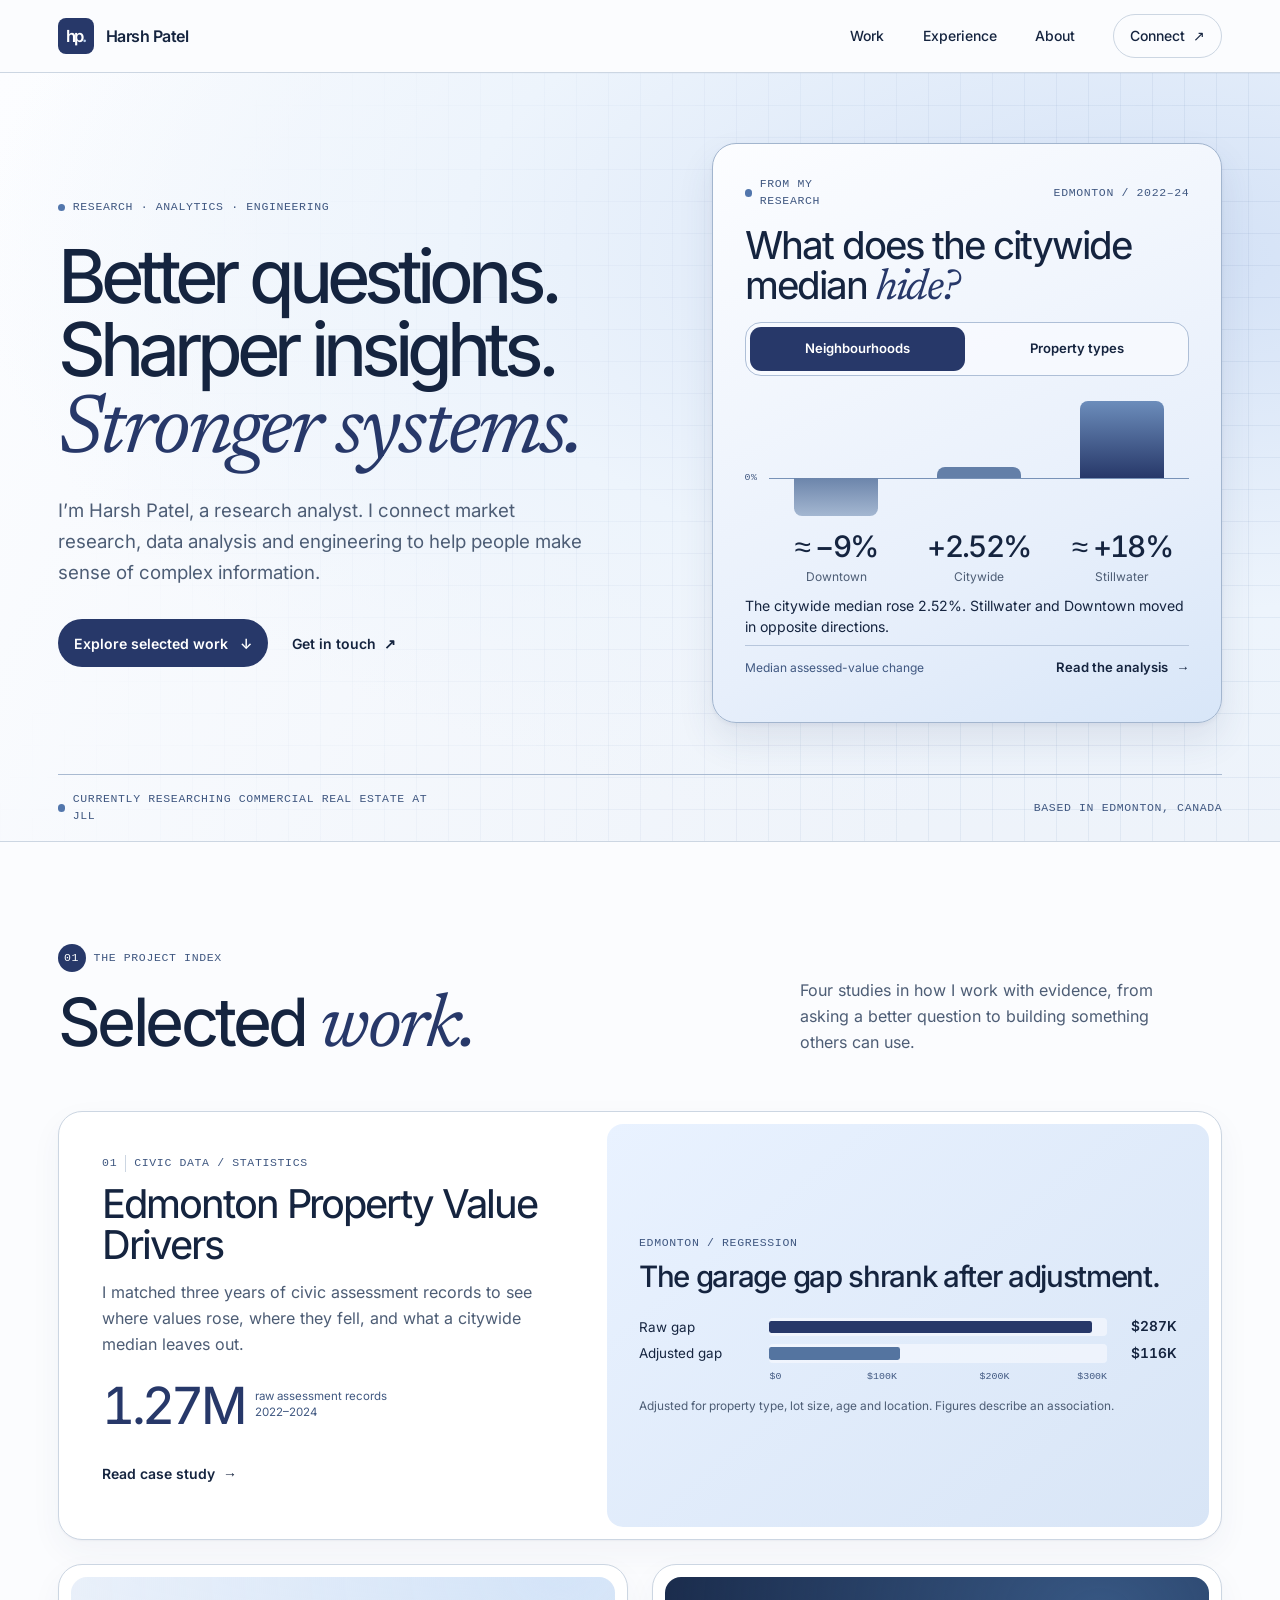
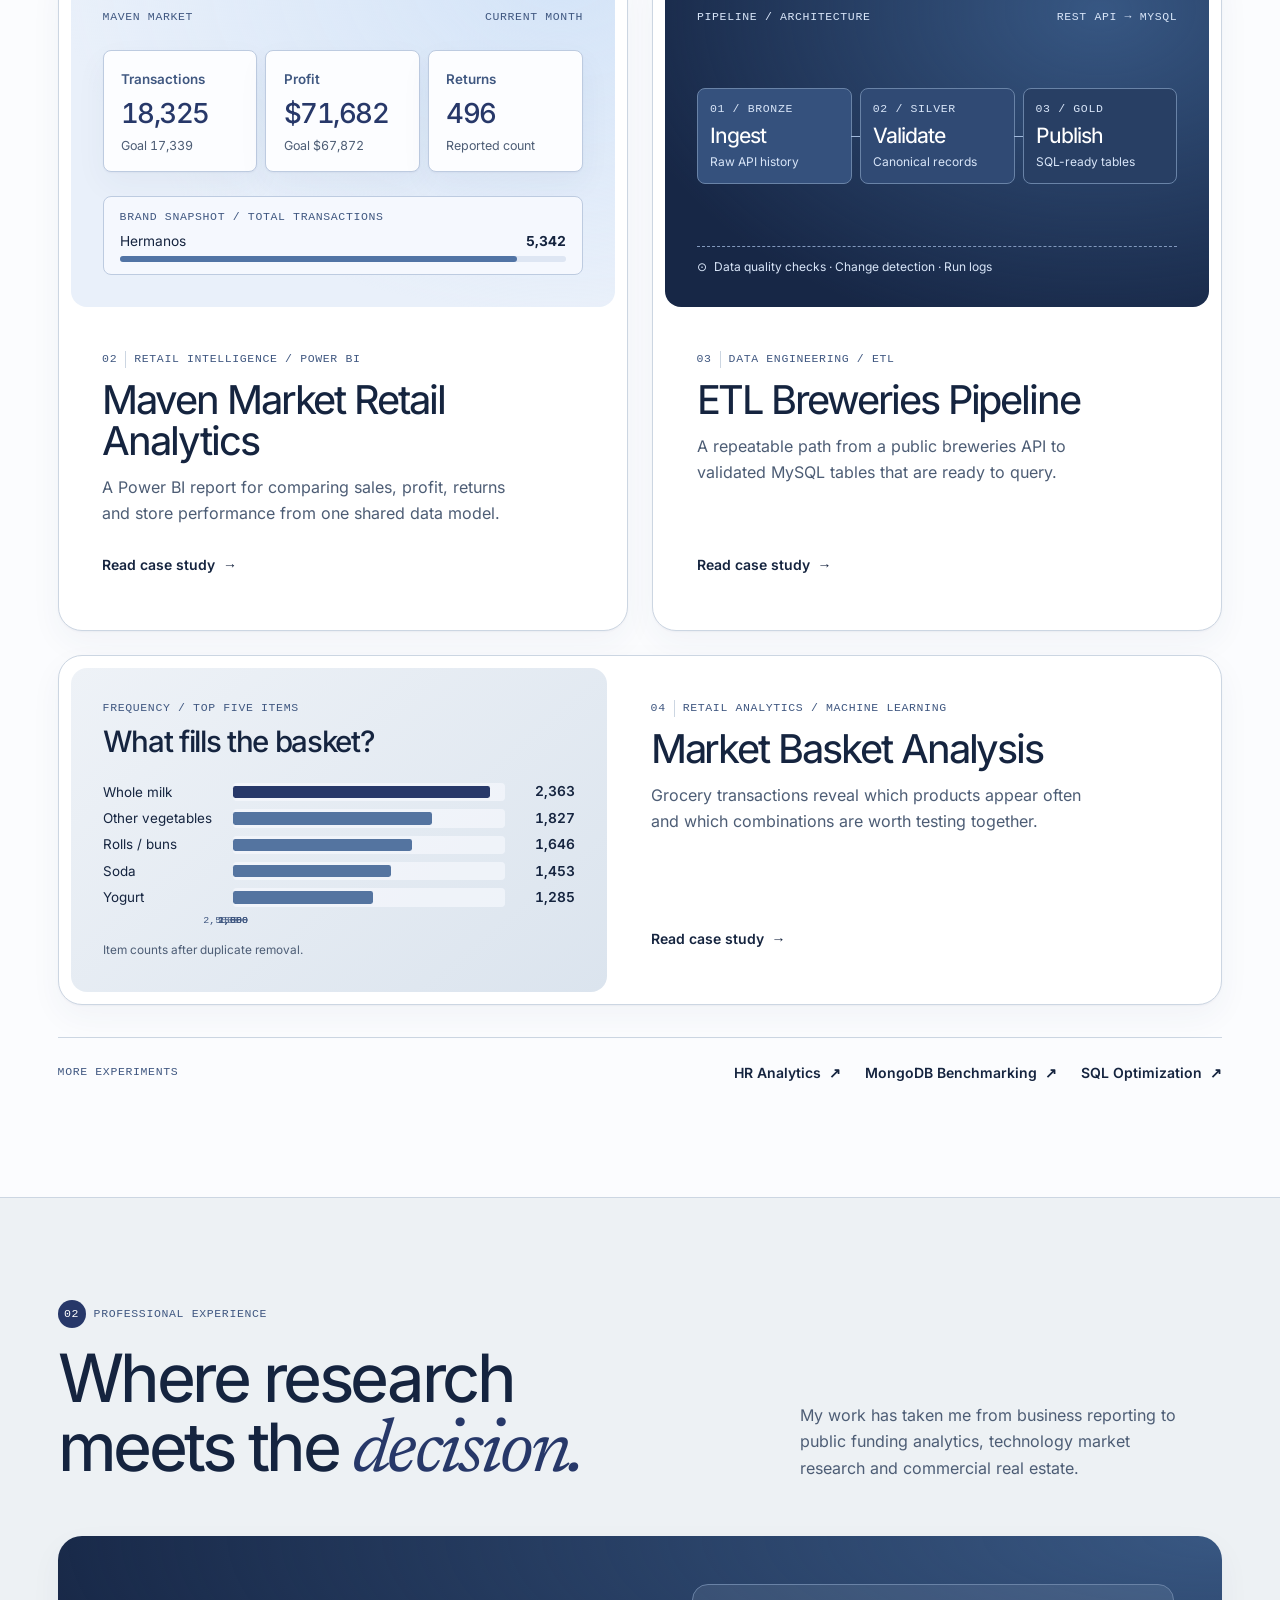
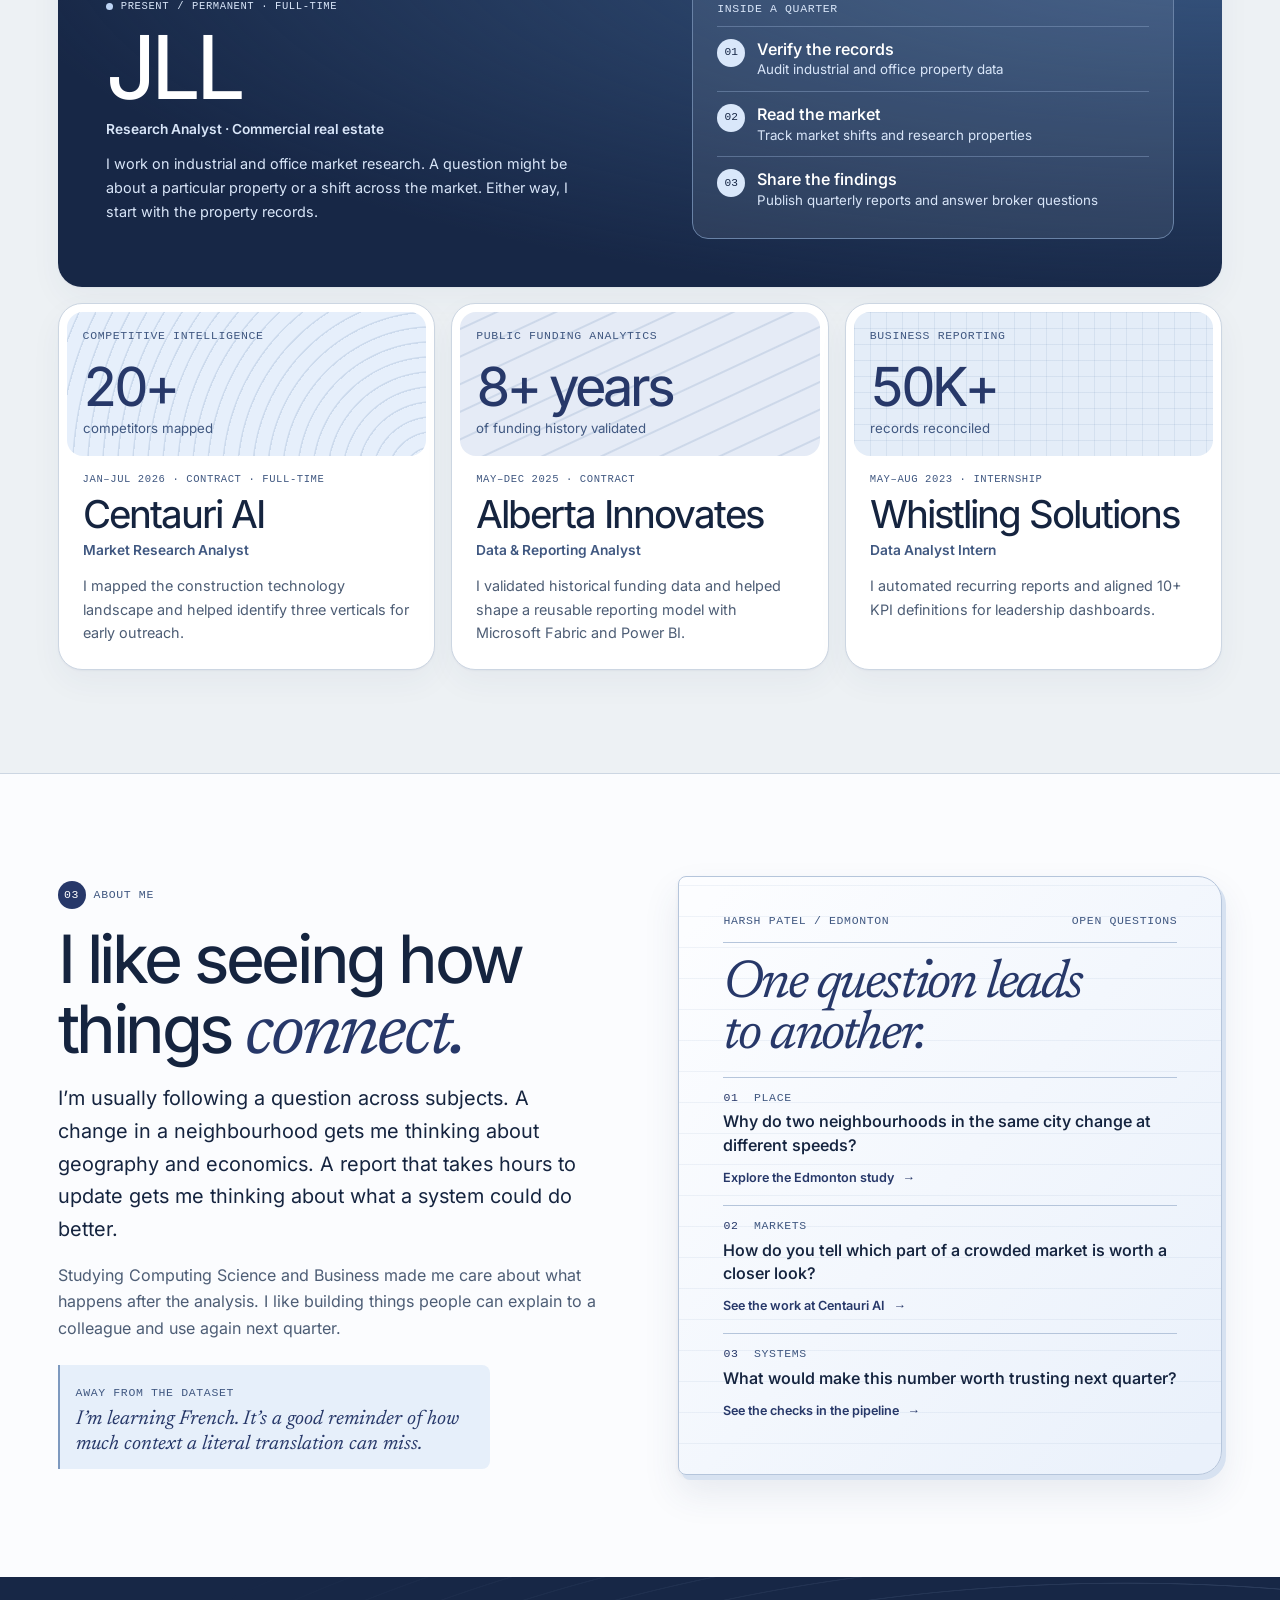
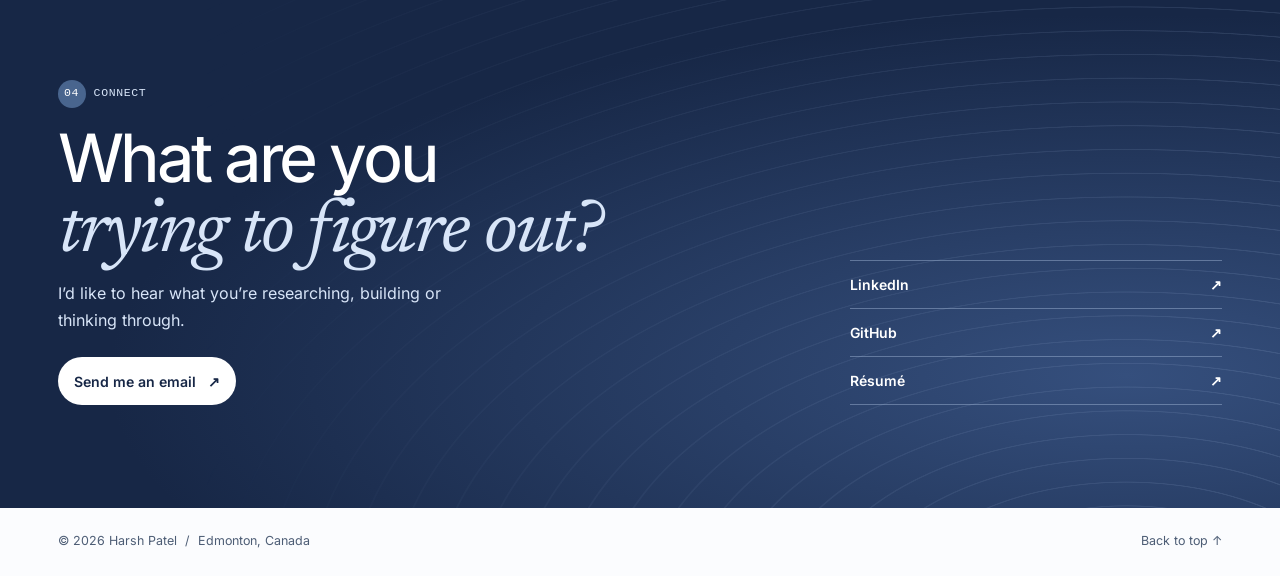
==== commit b47a0f8a: "Ground the portfolio in research and redesign the Maven and career sections" ====
--- a/index.html
+++ b/index.html
@@ -89,38 +89,85 @@
             </div>
           </div>
 
-          <aside
-            class="atlas"
-            aria-label="Signal Atlas, three ways I work with evidence"
-            data-mode="research"
-          >
-            <div class="atlas-heading mono">
-              <span><span class="atlas-cross" aria-hidden="true">⊹</span> Signal Atlas</span
-              ><span>Fig. 01</span>
-            </div>
-            <div class="atlas-art" aria-hidden="true">
-              <img src="assets/signal-atlas.svg" alt="" width="600" height="312" fetchpriority="high" />
-              <span class="atlas-node node-research" style="--x: 32.34%; --y: 26.02%">01</span>
-              <span class="atlas-node node-analytics" style="--x: 46.35%; --y: 54.88%">02</span>
-              <span class="atlas-node node-engineering" style="--x: 68.33%; --y: 53.58%">03</span>
-            </div>
-            <div class="atlas-caption">
-              <div class="atlas-controls" role="group" aria-label="Explore a discipline" hidden>
-                <button type="button" data-mode="research" aria-pressed="true">
-                  <span>01</span> Research
-                </button>
-                <button type="button" data-mode="analytics" aria-pressed="false">
-                  <span>02</span> Analytics
-                </button>
-                <button type="button" data-mode="engineering" aria-pressed="false">
-                  <span>03</span> Engineering
-                </button>
-              </div>
-              <p class="atlas-note" aria-live="polite" aria-atomic="true">
-                Research starts by deciding which question is worth pursuing.
-              </p>
-              <a class="atlas-link text-link" href="#experience"
-                >See it in practice <span aria-hidden="true">→</span></a
+          <aside id="capabilities" class="research-card" aria-labelledby="research-title">
+            <div class="research-heading">
+              <p class="mono"><span class="status-dot" aria-hidden="true"></span> From my research</p>
+              <p class="mono">Edmonton / 2022–24</p>
+            </div>
+            <h2 id="research-title">
+              What does the citywide<br class="research-break" />
+              median <em>hide?</em>
+            </h2>
+            <div class="research-controls" role="group" aria-label="Compare assessed value changes" hidden>
+              <button type="button" aria-controls="research-neighbourhoods" aria-pressed="true">
+                Neighbourhoods
+              </button>
+              <button type="button" aria-controls="research-property-types" aria-pressed="false">
+                Property types
+              </button>
+            </div>
+            <div class="research-views" aria-live="polite" aria-atomic="true">
+              <div id="research-neighbourhoods">
+                <div class="research-plot">
+                  <span class="plot-zero mono" aria-hidden="true">0%</span>
+                  <ul>
+                    <li>
+                      <div class="research-column decrease" aria-hidden="true">
+                        <span style="--height: 30%"></span>
+                      </div>
+                      <strong>≈ −9%</strong><span>Downtown</span>
+                    </li>
+                    <li>
+                      <div class="research-column benchmark" aria-hidden="true">
+                        <span style="--height: 8.4%"></span>
+                      </div>
+                      <strong>+2.52%</strong><span>Citywide</span>
+                    </li>
+                    <li>
+                      <div class="research-column increase" aria-hidden="true">
+                        <span style="--height: 60%"></span>
+                      </div>
+                      <strong>≈ +18%</strong><span>Stillwater</span>
+                    </li>
+                  </ul>
+                </div>
+                <p class="research-note">
+                  The citywide median rose 2.52%. Stillwater and Downtown moved in opposite directions.
+                </p>
+              </div>
+              <div id="research-property-types" hidden>
+                <div class="research-plot">
+                  <span class="plot-zero mono" aria-hidden="true">0%</span>
+                  <ul>
+                    <li>
+                      <div class="research-column decrease" aria-hidden="true">
+                        <span style="--height: 14%"></span>
+                      </div>
+                      <strong>−4.2%</strong><span>Apartments</span>
+                    </li>
+                    <li>
+                      <div class="research-column benchmark" aria-hidden="true">
+                        <span style="--height: 8.4%"></span>
+                      </div>
+                      <strong>+2.52%</strong><span>Citywide</span>
+                    </li>
+                    <li>
+                      <div class="research-column increase" aria-hidden="true">
+                        <span style="--height: 17.67%"></span>
+                      </div>
+                      <strong>+5.3%</strong><span>Single-family</span>
+                    </li>
+                  </ul>
+                </div>
+                <p class="research-note">
+                  Single-family homes gained 5.3% while apartments fell 4.2% over the same period.
+                </p>
+              </div>
+            </div>
+            <div class="research-footer">
+              <p>Median assessed-value change</p>
+              <a class="text-link" href="work/edmonton-property.html"
+                >Read the analysis <span aria-hidden="true">→</span></a
               >
             </div>
           </aside>
@@ -148,36 +195,33 @@
         </header>
         <div class="project-grid">
           <article class="project-card project-lead" id="project-edmonton">
-            <figure class="project-figure chart property-chart">
-              <div class="figure-kicker mono">2022–2024 / MEDIAN CHANGE</div>
-              <figcaption>One city, different trajectories.</figcaption>
-              <ul class="chart-bars" aria-label="One city, different trajectories.">
-                <li>
-                  <span>Stillwater</span
+            <figure class="project-figure chart garage-chart">
+              <div class="figure-kicker mono">EDMONTON / REGRESSION</div>
+              <figcaption>The garage gap shrank after adjustment.</figcaption>
+              <ul
+                class="chart-bars"
+                aria-label="Estimated difference in assessed value associated with a garage"
+              >
+                <li>
+                  <span>Raw gap</span
                   ><span class="bar-track" aria-hidden="true"
-                    ><i style="--start: 33.33%; --size: 60%"></i></span
-                  ><b>≈ +18%</b>
-                </li>
-                <li>
-                  <span>Citywide</span
+                    ><i style="--start: 0%; --size: 95.667%"></i></span
+                  ><b>$287K</b>
+                </li>
+                <li>
+                  <span>Adjusted gap</span
                   ><span class="bar-track" aria-hidden="true"
-                    ><i style="--start: 33.33%; --size: 8.4%"></i></span
-                  ><b>+2.52%</b>
-                </li>
-                <li>
-                  <span>Downtown</span
-                  ><span class="bar-track" aria-hidden="true"
-                    ><i style="--start: 3.33%; --size: 30%"></i></span
-                  ><b>≈ −9%</b>
+                    ><i style="--start: 0%; --size: 38.667%"></i></span
+                  ><b>$116K</b>
                 </li>
               </ul>
               <div class="chart-axis" aria-hidden="true">
-                <span style="--tick: 0%">−10%</span>
-                <span style="--tick: 33.333333%">0</span>
-                <span style="--tick: 66.666667%">+10%</span>
-                <span style="--tick: 100%">+20%</span>
-              </div>
-              <p class="figure-note">Selected assessed-value medians. Neighbourhood figures rounded.</p>
+                <span style="--tick: 0%">$0</span><span style="--tick: 33.333333%">$100K</span>
+                <span style="--tick: 66.666667%">$200K</span><span style="--tick: 100%">$300K</span>
+              </div>
+              <p class="figure-note">
+                Adjusted for property type, lot size, age and location. Figures describe an association.
+              </p>
             </figure>
             <div class="project-copy">
               <p class="mono project-index"><span>01</span>Civic data / statistics</p>
@@ -198,20 +242,29 @@
             </div>
           </article>
           <article class="project-card" id="project-maven">
-            <figure class="project-figure dashboard">
+            <figure class="project-figure report report-preview">
               <figcaption class="figure-kicker mono">
-                <span>MAVEN MARKET / POWER BI</span><span>Original report</span>
+                <span>Maven Market</span><span>Current month</span>
               </figcaption>
-              <img
-                src="assets/maven-market-640.webp"
-                srcset="assets/maven-market-640.webp 640w, assets/maven-market-1200.webp 1200w"
-                sizes="(max-width: 760px) 90vw, 590px"
-                width="2767"
-                height="1600"
-                loading="lazy"
-                decoding="async"
-                alt="Original Maven Market report showing transactions, profit, returns, brand rankings and store performance."
-              />
+              <dl class="report-kpis" aria-label="Current-month metrics">
+                <div>
+                  <dt>Transactions</dt>
+                  <dd>18,325<small>Goal 17,339</small></dd>
+                </div>
+                <div>
+                  <dt>Profit</dt>
+                  <dd>$71,682<small>Goal $67,872</small></dd>
+                </div>
+                <div>
+                  <dt>Returns</dt>
+                  <dd>496<small>Reported count</small></dd>
+                </div>
+              </dl>
+              <div class="report-spotlight">
+                <p class="mono">Brand snapshot / Total transactions</p>
+                <div><span>Hermanos</span><strong>5,342</strong></div>
+                <span class="report-track" aria-hidden="true"><i style="--share: 89.03%"></i></span>
+              </div>
             </figure>
             <div class="project-copy">
               <p class="mono project-index"><span>02</span>Retail intelligence / Power BI</p>
@@ -350,85 +403,92 @@
               research and commercial real estate.
             </p>
           </header>
-          <div class="role-list">
+          <div class="experience-grid">
             <article class="role role-current">
-              <div class="role-heading">
-                <p class="mono">Commercial real estate</p>
+              <div class="role-copy">
+                <p class="mono role-meta">
+                  <span class="status-dot" aria-hidden="true"></span> Present
+                  <span aria-hidden="true">/</span> Permanent · Full-time
+                </p>
                 <h3>JLL</h3>
-                <p class="role-title">Research Analyst</p>
-              </div>
-              <div class="role-description">
+                <p class="role-title">Research Analyst · Commercial real estate</p>
                 <p>
-                  I audit industrial and office property data, track market shifts and publish quarterly
-                  reports. I also research specific properties and market questions for brokers.
-                </p>
-                <p class="role-evidence">
-                  <strong>Quarterly reports</strong> <span>and research for brokers</span>
-                </p>
-              </div>
-              <div class="role-date">
-                <p>Present</p>
-                <span>Permanent · Full-time</span>
+                  I work on industrial and office market research. A question might be about a particular
+                  property or a shift across the market. Either way, I start with the property records.
+                </p>
+              </div>
+              <div class="role-workflow">
+                <p class="mono">Inside a quarter</p>
+                <ol>
+                  <li>
+                    <span>01</span>
+                    <div>
+                      <strong>Verify the records</strong
+                      ><small>Audit industrial and office property data</small>
+                    </div>
+                  </li>
+                  <li>
+                    <span>02</span>
+                    <div>
+                      <strong>Read the market</strong
+                      ><small>Track market shifts and research properties</small>
+                    </div>
+                  </li>
+                  <li>
+                    <span>03</span>
+                    <div>
+                      <strong>Share the findings</strong
+                      ><small>Publish quarterly reports and answer broker questions</small>
+                    </div>
+                  </li>
+                </ol>
               </div>
             </article>
-            <article class="role">
-              <div class="role-heading">
+
+            <article class="role role-previous role-market" id="role-centauri">
+              <div class="role-proof">
                 <p class="mono">Competitive intelligence</p>
+                <p><strong>20+</strong><span>competitors mapped</span></p>
+              </div>
+              <div class="role-copy">
+                <p class="mono role-meta">Jan–Jul 2026 · Contract · Full-time</p>
                 <h3>Centauri AI</h3>
                 <p class="role-title">Market Research Analyst</p>
-              </div>
-              <div class="role-description">
                 <p>
-                  I mapped the construction technology landscape and organized competitor research so the team
-                  could compare markets and prioritize early outreach.
-                </p>
-                <p class="role-evidence">
-                  <strong>20+ competitors</strong> <span>mapped · three outreach priorities</span>
-                </p>
-              </div>
-              <div class="role-date">
-                <p>Jan–Jul 2026</p>
-                <span>Contract · Full-time</span>
+                  I mapped the construction technology landscape and helped identify three verticals for early
+                  outreach.
+                </p>
               </div>
             </article>
-            <article class="role">
-              <div class="role-heading">
+
+            <article class="role role-previous role-funding">
+              <div class="role-proof">
                 <p class="mono">Public funding analytics</p>
+                <p><strong>8+ years</strong><span>of funding history validated</span></p>
+              </div>
+              <div class="role-copy">
+                <p class="mono role-meta">May–Dec 2025 · Contract</p>
                 <h3>Alberta Innovates</h3>
                 <p class="role-title">Data &amp; Reporting Analyst</p>
-              </div>
-              <div class="role-description">
                 <p>
                   I validated historical funding data and helped shape a reusable reporting model with
                   Microsoft Fabric and Power BI.
                 </p>
-                <p class="role-evidence">
-                  <strong>8+ years</strong> <span>of funding history validated</span>
-                </p>
-              </div>
-              <div class="role-date">
-                <p>May–Dec 2025</p>
-                <span>Contract</span>
               </div>
             </article>
-            <article class="role">
-              <div class="role-heading">
+
+            <article class="role role-previous role-reporting">
+              <div class="role-proof">
                 <p class="mono">Business reporting</p>
+                <p><strong>50K+</strong><span>records reconciled</span></p>
+              </div>
+              <div class="role-copy">
+                <p class="mono role-meta">May–Aug 2023 · Internship</p>
                 <h3>Whistling Solutions</h3>
                 <p class="role-title">Data Analyst Intern</p>
-              </div>
-              <div class="role-description">
                 <p>
-                  I automated recurring reports, reconciled source records and aligned KPI definitions for
-                  leadership dashboards.
-                </p>
-                <p class="role-evidence">
-                  <strong>50K+ records</strong> <span>reconciled and 10+ KPIs aligned</span>
-                </p>
-              </div>
-              <div class="role-date">
-                <p>May–Aug 2023</p>
-                <span>Internship</span>
+                  I automated recurring reports and aligned 10+ KPI definitions for leadership dashboards.
+                </p>
               </div>
             </article>
           </div>
@@ -436,34 +496,54 @@
       </section>
 
       <section class="section shell about" id="about" aria-labelledby="about-title">
-        <div class="about-heading">
+        <div class="about-body">
           <p class="mono section-index"><span>03</span> About me</p>
           <h2 id="about-title">I like seeing how<br />things <em>connect.</em></h2>
-          <div class="about-map">
-            <span class="mono">Current curiosities</span>
-            <ul>
-              <li>Markets</li>
-              <li>Geography</li>
-              <li>Technology</li>
-              <li>Human behaviour</li>
-            </ul>
-          </div>
-        </div>
-        <div class="about-body">
-          <p>
-            I’m curious about why one neighbourhood changes faster than another, how an unfamiliar industry
-            works, and what makes a number worth trusting. Those questions tend to send me back and forth
-            between business, economics, geography and code.
+          <p class="about-intro">
+            I’m usually following a question across subjects. A change in a neighbourhood gets me thinking
+            about geography and economics. A report that takes hours to update gets me thinking about what a
+            system could do better.
           </p>
           <p>
             Studying Computing Science and Business made me care about what happens after the analysis. I like
-            building things that someone can explain to a colleague and use again next quarter.
+            building things people can explain to a colleague and use again next quarter.
           </p>
-          <p class="aside-note">
-            <span class="mono">Away from the dataset</span> I’m learning French. It’s a good reminder of how
-            much context a literal translation can miss.
-          </p>
+          <div class="margin-note">
+            <span class="mono">Away from the dataset</span>
+            <p>
+              I’m learning French. It’s a good reminder of how much context a literal translation can miss.
+            </p>
+          </div>
         </div>
+        <aside class="field-notebook" aria-labelledby="notebook-title">
+          <div class="notebook-header mono">
+            <span>Harsh Patel / Edmonton</span><span>Open questions</span>
+          </div>
+          <h3 id="notebook-title">One question leads<br />to another.</h3>
+          <ol class="notebook-entries">
+            <li>
+              <p class="mono"><span>01</span> Place</p>
+              <p>Why do two neighbourhoods in the same city change at different speeds?</p>
+              <a class="text-link" href="work/edmonton-property.html"
+                >Explore the Edmonton study <span aria-hidden="true">→</span></a
+              >
+            </li>
+            <li>
+              <p class="mono"><span>02</span> Markets</p>
+              <p>How do you tell which part of a crowded market is worth a closer look?</p>
+              <a class="text-link" href="#role-centauri"
+                >See the work at Centauri AI <span aria-hidden="true">→</span></a
+              >
+            </li>
+            <li>
+              <p class="mono"><span>03</span> Systems</p>
+              <p>What would make this number worth trusting next quarter?</p>
+              <a class="text-link" href="work/etl-breweries.html"
+                >See the checks in the pipeline <span aria-hidden="true">→</span></a
+              >
+            </li>
+          </ol>
+        </aside>
       </section>
 
       <section class="contact" id="contact" aria-labelledby="contact-title">
--- a/styles.css
+++ b/styles.css
@@ -327,117 +327,145 @@
   transform: translateX(0.18rem);
 }
 
-.atlas {
+.research-card {
+  min-width: 0;
+  padding: clamp(1.15rem, 3vw, 2rem);
+  border: 1px solid #a2b5ce;
   border-radius: var(--radius-lg);
-  border: 1px solid #91a7c697;
-  background:
-    radial-gradient(ellipse at 35% 15%, #fbfdff 1%, #e7eff8b8 50%, transparent 73%),
-    linear-gradient(152deg, #eff6fe, #c9d9f0 73%, #dae8fa);
+  background: linear-gradient(155deg, #fcfdff 0%, #e7effb 68%, #d8e6f8 100%);
   box-shadow: var(--shadow-raised);
 }
-.atlas-heading {
-  display: flex;
+
+.research-heading,
+.research-footer {
+  display: flex;
+  align-items: center;
   justify-content: space-between;
+  flex-wrap: wrap;
+  gap: var(--space-1) var(--space-3);
+}
+.research-heading p:first-child {
+  display: flex;
   align-items: center;
   gap: var(--space-2);
-  padding: var(--space-6) var(--space-6) 0;
-}
-.atlas-heading > span:first-child {
-  display: flex;
-  align-items: center;
-  gap: var(--space-2);
+}
+.research-card h2 {
+  margin: var(--space-4) 0 var(--space-4);
+  font-size: clamp(1.8rem, 3vw, 2.8rem);
+}
+.research-card h2 em {
   color: var(--navy);
-  font-weight: 600;
-}
-.atlas-cross {
-  font-size: 1.2rem;
-  line-height: 1;
-}
-.atlas-art {
-  position: relative;
-  margin: var(--space-1) var(--space-2) 0;
-}
-.atlas-art img {
-  width: 100%;
-}
-.atlas-node {
-  position: absolute;
-  left: var(--x);
-  top: var(--y);
-  display: grid;
-  place-content: center;
-  inline-size: 1.5rem;
-  block-size: 1.5rem;
-  border-radius: var(--pill);
-  border: 1px solid #7590b7;
-  background: var(--paper);
-  color: var(--navy);
-  font: 600 0.6rem/1 var(--mono);
-  transform: translate(-50%, -50%);
-  transition:
-    box-shadow var(--quick) var(--ease),
-    color var(--quick) var(--ease),
-    background var(--quick) var(--ease);
-}
-.atlas[data-mode="research"] .node-research,
-.atlas[data-mode="analytics"] .node-analytics,
-.atlas[data-mode="engineering"] .node-engineering {
-  background: var(--navy);
-  color: var(--white);
-  box-shadow:
-    0 0 0 0.26rem #5276ac39,
-    0 0 0 0.54rem #5276ac20;
-}
-.atlas-caption {
-  padding: 0 var(--space-6) var(--space-4);
-}
-.atlas-controls {
-  display: grid;
-  grid-template-columns: repeat(3, minmax(0, 1fr));
+}
+.research-controls {
+  display: grid;
+  grid-template-columns: repeat(2, minmax(0, 1fr));
   gap: var(--space-1);
   padding: var(--space-1);
-  background: #f8fbffd9;
   border: 1px solid #aebfd7;
   border-radius: var(--radius-md);
-}
-.atlas-controls button {
-  display: inline-flex;
-  gap: var(--space-1);
-  justify-content: center;
-  align-items: center;
+  background: #f8fbffd9;
+}
+.research-controls button {
   min-height: 2.75rem;
+  padding: var(--space-1) var(--space-2);
   border: 0;
-  padding: var(--space-1);
   border-radius: 0.7rem;
   background: transparent;
-  font-size: clamp(0.7rem, 1vw, 0.84rem);
+  font-size: 0.82rem;
   font-weight: 600;
   cursor: pointer;
   transition: background-color var(--quick) var(--ease);
 }
-.atlas-controls button span {
-  font: 400 0.68rem/1 var(--mono);
-  opacity: 0.8;
-}
-.atlas-controls button:hover {
+.research-controls button:hover {
   background: #dce7f6;
 }
-.atlas-controls button[aria-pressed="true"] {
+.research-controls button[aria-pressed="true"] {
   background: var(--navy);
   color: var(--white);
 }
-.atlas-note {
-  margin-top: var(--space-3);
-  min-height: 2lh;
-  max-width: 42ch;
+.research-plot {
+  --plot-height: clamp(6.75rem, 10vw, 9rem);
+  position: relative;
+  margin-block: var(--space-4) var(--space-3);
+  padding-inline-start: var(--space-6);
+}
+.research-plot::before {
+  content: "";
+  position: absolute;
+  inset: calc(var(--plot-height) * 2 / 3) 0 auto var(--space-6);
+  border-top: 1px solid #7892b7;
+}
+.plot-zero {
+  position: absolute;
+  top: calc(var(--plot-height) * 2 / 3);
+  left: 0;
+  transform: translateY(-50%);
+  font-size: 0.62rem;
+}
+.research-plot ul {
+  display: grid;
+  grid-template-columns: repeat(3, minmax(0, 1fr));
+  gap: var(--space-2);
+  padding: 0;
+  list-style: none;
+}
+.research-plot li {
+  display: grid;
+  align-content: start;
+  text-align: center;
+  line-height: 1.25;
+}
+.research-plot li strong {
+  margin-top: var(--space-2);
+  font-size: clamp(1.12rem, 2.4vw, 1.85rem);
+  font-weight: 500;
+  letter-spacing: -0.055em;
+  font-variant-numeric: tabular-nums;
+}
+.research-plot li > span {
+  margin-top: var(--space-1);
+  color: var(--muted);
+  font-size: 0.75rem;
+}
+.research-column {
+  position: relative;
+  height: var(--plot-height);
+}
+.research-column span {
+  position: absolute;
+  inset-inline: 19%;
+  bottom: 33.333333%;
+  height: var(--height);
+  border-radius: var(--radius-sm) var(--radius-sm) 0 0;
+  background: linear-gradient(180deg, #6c8dbb, var(--navy));
+}
+.research-column.benchmark span {
+  background: #637fa8;
+}
+.research-column.decrease span {
+  top: 66.666667%;
+  bottom: auto;
+  border-radius: 0 0 var(--radius-sm) var(--radius-sm);
+  background: linear-gradient(180deg, #6c85ab, #a4b7d1);
+}
+.research-note {
+  min-height: 2.9em;
+  font-size: 0.88rem;
+  line-height: 1.45;
   color: var(--ink);
-  font-size: 0.89rem;
-  line-height: 1.5;
-}
-.atlas-link {
-  font-size: 0.8rem;
-  min-height: 2.75rem;
-}
+}
+.research-footer {
+  margin-top: var(--space-2);
+  border-top: 1px solid #b7c6dc;
+}
+.research-footer p {
+  color: var(--steel);
+  font-size: 0.75rem;
+}
+.research-footer a {
+  font-size: 0.82rem;
+}
+
 .hero-index {
   grid-column: 1 / -1;
   display: flex;
@@ -676,28 +704,180 @@
   font-size: 0.74rem;
 }
 
-.dashboard,
+.report,
 .pipeline {
   min-height: clamp(13rem, 23vw, 19rem);
 }
-.dashboard {
-  display: flex;
-  flex-direction: column;
+.report {
+  display: grid;
+  align-content: start;
   gap: var(--space-4);
-  background: #e7eef6;
-}
-.dashboard figcaption,
+  background: radial-gradient(ellipse at 90% 0%, #d4e4f8, transparent 72%), #e9f0fa;
+}
+.report figcaption,
 .pipeline figcaption {
   display: flex;
   flex-wrap: wrap;
   justify-content: space-between;
   gap: var(--space-1) var(--space-2);
 }
-.dashboard img {
+.report h2 {
+  font-size: clamp(1.7rem, 3.4vw, 2.8rem);
+}
+.report-kpis {
+  display: grid;
+  grid-template-columns: repeat(3, minmax(0, 1fr));
+  gap: var(--space-2);
+  margin: 0;
+}
+.report-kpis > div {
+  display: grid;
+  align-content: start;
+  gap: var(--space-2);
+  padding: clamp(0.4rem, 1.35vw, 1.15rem);
+  background: #fcfdff;
+  border: 1px solid #bdcbe0;
+  border-radius: var(--radius-sm);
+  box-shadow: var(--shadow);
+}
+.report-kpis dt {
+  color: var(--steel);
+  font-size: clamp(0.62rem, 1.3vw, 0.84rem);
+  font-weight: 600;
+}
+.report-kpis dd {
+  margin: 0;
+  color: var(--navy);
+  font-size: clamp(1.05rem, 2.15vw, 1.85rem);
+  font-weight: 500;
+  font-variant-numeric: tabular-nums;
+  line-height: 1.15;
+  letter-spacing: -0.055em;
+}
+.report-kpis small {
+  display: block;
+  margin-top: var(--space-2);
+  color: var(--muted);
+  font-size: clamp(0.61rem, 1.15vw, 0.78rem);
+  font-weight: 400;
+  line-height: 1.25;
+  letter-spacing: 0;
+}
+.report-spotlight {
+  display: grid;
+  gap: var(--space-1);
+  padding: var(--space-3) var(--space-4);
+  border: 1px solid #bdcbe0;
+  border-radius: var(--radius-sm);
+  background: #f5f8fe;
+}
+.report-spotlight div {
+  display: flex;
+  justify-content: space-between;
+  gap: var(--space-2);
+  font-size: 0.86rem;
+}
+.report-spotlight strong {
+  font-variant-numeric: tabular-nums;
+}
+.report-track {
+  display: block;
+  height: 0.38rem;
+  background: #dee6f3;
+  border-radius: var(--pill);
+}
+.report-track i {
+  display: block;
+  width: var(--share);
+  height: 100%;
+  border-radius: inherit;
+  background: #5174a5;
+}
+.report-detail {
+  display: grid;
+  grid-template-columns: minmax(0, 2fr) minmax(0, 1fr);
+  align-items: start;
+  gap: var(--space-4);
+  margin-top: var(--space-4);
+}
+.brand-table {
   width: 100%;
+  border-collapse: separate;
+  border-spacing: 0;
+  background: #fcfdff;
+  border: 1px solid #bdcbe0;
   border-radius: var(--radius-sm);
-  border: 1px solid #acbdd2;
-}
+  font-size: 0.85rem;
+  font-variant-numeric: tabular-nums;
+}
+.brand-table caption {
+  text-align: left;
+  margin-bottom: var(--space-2);
+  font-size: 1.25rem;
+  font-weight: 550;
+  letter-spacing: -0.035em;
+}
+.brand-table caption span {
+  display: block;
+  color: var(--muted);
+  font-size: 0.77rem;
+  font-weight: 400;
+  letter-spacing: 0;
+}
+.brand-table th,
+.brand-table td {
+  padding: var(--space-2) var(--space-3);
+  line-height: 1.35;
+  text-align: right;
+  border-bottom: 1px solid #dce4f1;
+}
+.brand-table th:first-child {
+  text-align: left;
+}
+.brand-table tbody tr:last-child > * {
+  border-bottom: 0;
+}
+.brand-table thead th {
+  font-size: 0.75rem;
+  color: var(--steel);
+}
+.brand-table .report-track {
+  display: inline-block;
+  width: min(45%, 4rem);
+  margin-right: var(--space-2);
+  vertical-align: middle;
+}
+.report-revenue {
+  align-self: stretch;
+  padding: var(--space-4);
+  color: var(--on-dark);
+  background: var(--dark);
+  border-radius: var(--radius-md);
+}
+.report-revenue .mono {
+  color: var(--on-dark);
+}
+.report-revenue strong {
+  display: block;
+  margin-top: var(--space-2);
+  color: var(--white);
+  font-size: clamp(1.5rem, 3vw, 2.5rem);
+  font-weight: 450;
+  font-variant-numeric: tabular-nums;
+  letter-spacing: -0.06em;
+}
+.report-revenue > p:not(.mono) {
+  font-size: 0.83rem;
+}
+.report-revenue p:last-child {
+  padding-top: var(--space-3);
+  margin-top: var(--space-3);
+  border-top: 1px solid #61779b;
+}
+.report > .figure-note {
+  margin-top: 0;
+}
+
 .pipeline {
   display: flex;
   flex-direction: column;
@@ -777,103 +957,228 @@
   background: var(--mist);
   border-block: 1px solid var(--line);
 }
-.role-list {
-  border-top: 1px solid #aab8cb;
+.experience-grid {
+  display: grid;
+  grid-template-columns: repeat(3, minmax(0, 1fr));
+  gap: var(--space-4);
 }
 .role {
-  display: grid;
-  grid-template-columns: minmax(0, 1fr) minmax(0, 1.4fr) minmax(7.5rem, 0.45fr);
-  gap: var(--space-6);
-  align-items: start;
-  padding: var(--space-6) var(--space-4);
-  border-bottom: 1px solid #bdcbdc;
+  min-width: 0;
+  border-radius: var(--radius-lg);
 }
 .role-current {
-  background: #ffffffa6;
-  border-left: 3px solid #6d89b0;
-  padding-left: calc(var(--space-4) - 3px);
-}
-.role h3 {
-  font-size: clamp(1.45rem, 2.9vw, 2.35rem);
-  margin-block: var(--space-2);
-}
-.role-title {
-  font-size: 0.88rem;
-  color: var(--muted);
-}
-.role-description > p {
-  max-width: 50ch;
-}
-.role-description .role-evidence {
-  margin-top: var(--space-2);
-  color: var(--steel);
-  font-size: 0.86rem;
-}
-.role-evidence strong {
-  color: var(--navy);
-  font-weight: 650;
-}
-.role-date {
-  color: var(--navy);
+  grid-column: 1 / -1;
+  display: grid;
+  grid-template-columns: minmax(0, 1.15fr) minmax(0, 1fr);
+  align-items: center;
+  gap: var(--space-8);
+  padding: clamp(1.25rem, 4vw, 3rem);
+  background: radial-gradient(ellipse at 100% 0%, #385782, transparent 75%), var(--dark);
+  color: var(--white);
+  box-shadow: var(--shadow);
+}
+.role-copy h3 {
+  margin-block: var(--space-2) var(--space-1);
+  font-size: clamp(1.55rem, 3vw, 2.55rem);
+}
+.role-copy .role-title {
+  margin-top: 0;
   font-weight: 600;
   font-size: 0.86rem;
-  text-align: right;
-}
-.role-date span {
+  color: var(--steel);
+}
+.role-copy > p:last-child {
+  margin-top: var(--space-3);
+  max-width: 52ch;
+  color: var(--muted);
+  font-size: 0.9rem;
+}
+.role-current h3 {
+  font-size: clamp(2.9rem, 7vw, 5.5rem);
+}
+.role-current .role-title,
+.role-current .role-meta,
+.role-current .role-copy > p:last-child,
+.role-workflow .mono {
+  color: var(--on-dark);
+}
+.role-meta {
+  font-size: 0.66rem;
+}
+.role-current .role-meta {
+  display: flex;
+  flex-wrap: wrap;
+  align-items: center;
+  gap: var(--space-2);
+}
+.role-current .status-dot {
+  background: #bdd4f5;
+}
+.role-workflow {
+  border: 1px solid #6982a6;
+  border-radius: var(--radius-md);
+  padding: var(--space-4) var(--space-6);
+  background: #e4eff917;
+}
+.role-workflow ol {
+  list-style: none;
+  padding: 0;
+  margin-top: var(--space-2);
+}
+.role-workflow li {
+  display: grid;
+  grid-template-columns: 1.75rem minmax(0, 1fr);
+  gap: var(--space-3);
+  align-items: start;
+  padding-block: var(--space-3);
+  border-top: 1px solid #839cbf80;
+}
+.role-workflow li > span {
+  display: grid;
+  place-content: center;
+  width: 1.75rem;
+  height: 1.75rem;
+  border-radius: var(--pill);
+  background: #d9e7fa;
+  color: var(--dark);
+  font: 500 0.7rem/1 var(--mono);
+}
+.role-workflow strong,
+.role-workflow small {
+  display: block;
+}
+.role-workflow strong {
+  font-weight: 550;
+  line-height: 1.35;
+}
+.role-workflow small {
+  color: var(--on-dark);
+  line-height: 1.4;
+}
+.role-previous {
+  padding: var(--space-2);
+  border: 1px solid var(--line);
+  background: var(--white);
+  box-shadow: var(--shadow);
+}
+.role-previous .role-copy {
+  padding: var(--space-4);
+}
+.role-proof {
+  display: grid;
+  gap: var(--space-4);
+  padding: var(--space-4);
+  border-radius: var(--radius-md);
+  background-color: #e6effb;
+}
+.role-market .role-proof {
+  background-image: repeating-radial-gradient(circle at 102% 115%, #7695bd3b 0 1px, transparent 2px 15px);
+}
+.role-funding .role-proof {
+  background-image: repeating-linear-gradient(
+    155deg,
+    transparent 0 14px,
+    #6f8eb735 15px 16px,
+    transparent 17px 25px
+  );
+  background-color: #e5ebf6;
+}
+.role-reporting .role-proof {
+  background-image:
+    linear-gradient(#7895bb25 1px, transparent 1px), linear-gradient(90deg, #7895bb25 1px, transparent 1px);
+  background-size: 16px 16px;
+  background-color: #e4edf8;
+}
+.role-proof strong {
+  display: block;
+  font-size: clamp(2.4rem, 4.2vw, 3.75rem);
+  font-weight: 450;
+  color: var(--navy);
+  letter-spacing: -0.07em;
+  line-height: 1;
+  font-variant-numeric: tabular-nums;
+}
+.role-proof p > span {
   display: block;
   margin-top: var(--space-1);
+  color: var(--steel);
+  font-size: 0.83rem;
+}
+
+.about {
+  display: grid;
+  grid-template-columns: minmax(0, 1fr) minmax(0, 1fr);
+  align-items: center;
+  gap: clamp(2rem, 6vw, 6.5rem);
+}
+.about-body > p:not(.mono) {
+  margin-top: var(--space-4);
   color: var(--muted);
-  font-size: 0.75rem;
-  font-weight: 400;
-}
-
-.about {
-  display: grid;
-  grid-template-columns: minmax(0, 1.15fr) minmax(0, 1fr);
-  gap: clamp(2rem, 8vw, 7.5rem);
-}
-.about-body {
-  padding-top: var(--space-8);
-  max-width: 55ch;
-}
-.about-body > p {
-  margin-bottom: var(--space-4);
-  color: var(--muted);
-}
-.about-body > p:first-child {
-  font-size: clamp(1.05rem, 1.55vw, 1.28rem);
+}
+.about-body > p.about-intro {
   color: var(--ink);
-}
-.about-body .aside-note {
-  padding: var(--space-4) var(--space-6);
-  margin: var(--space-6) 0 0;
+  font-size: clamp(1.06rem, 1.55vw, 1.25rem);
+}
+.margin-note {
+  margin-top: var(--space-6);
+  max-width: 27rem;
+  padding: var(--space-3) var(--space-4);
   border-left: 2px solid #7d99bf;
-  background: #eef3fa;
+  background: var(--blue-pale);
   border-radius: 0 var(--radius-sm) var(--radius-sm) 0;
-  font-size: 0.9rem;
-}
-.aside-note span {
-  display: block;
-  margin-bottom: var(--space-1);
-}
-.about-map {
-  margin-top: var(--space-6);
-}
-.about-map ul {
+}
+.margin-note p {
+  margin-top: var(--space-1);
+  color: var(--navy);
+  font: italic 400 1.25rem/1.25 var(--serif);
+}
+.field-notebook {
+  position: relative;
+  isolation: isolate;
+  padding: clamp(1.25rem, 3vw, 2.25rem) clamp(1rem, 3.5vw, 2.75rem);
+  border: 1px solid #b5c5db;
+  border-radius: var(--radius-sm) var(--radius-lg) var(--radius-lg) var(--radius-sm);
+  background:
+    repeating-linear-gradient(0deg, transparent 0 30px, #7895bb1a 30px 31px),
+    linear-gradient(130deg, #fcfdff 5%, #eaf1fb 95%);
+  box-shadow:
+    4px 5px 0 #d7e2f1,
+    var(--shadow-raised);
+}
+.notebook-header {
   display: flex;
   flex-wrap: wrap;
-  gap: var(--space-2);
+  justify-content: space-between;
+  gap: var(--space-1) var(--space-2);
+  padding-bottom: var(--space-3);
+  border-bottom: 1px solid #b5c5db;
+}
+.field-notebook h3 {
+  margin-block: var(--space-4);
+  color: var(--navy);
+  font: italic 400 clamp(2.2rem, 4.2vw, 4rem)/0.95 var(--serif);
+  letter-spacing: -0.045em;
+}
+.notebook-entries {
   padding: 0;
-  margin-top: var(--space-2);
   list-style: none;
 }
-.about-map li {
-  border: 1px solid var(--line);
-  border-radius: var(--pill);
-  background: var(--white);
-  padding: var(--space-1) var(--space-3);
-  color: var(--steel);
+.notebook-entries li {
+  padding-block: var(--space-3) var(--space-1);
+  border-top: 1px solid #b5c5db;
+}
+.notebook-entries .mono span {
+  padding-right: var(--space-2);
+  color: var(--navy);
+}
+.notebook-entries li > p:not(.mono) {
+  margin-top: var(--space-1);
+  font-weight: 550;
+  line-height: 1.45;
+}
+.notebook-entries a {
   font-size: 0.79rem;
+  color: var(--navy);
 }
 
 .contact {
@@ -1016,10 +1321,6 @@
 .case-content > .chart {
   min-height: 16rem;
 }
-.case-content .chart-bars,
-.case-content .chart-axis {
-  max-width: 46rem;
-}
 .case-content > .pipeline {
   min-height: 17rem;
 }
@@ -1091,28 +1392,22 @@
 }
 
 @media (min-width: 761px) {
-  .project-grid .dashboard,
-  .project-grid .pipeline {
+  .project-grid .pipeline,
+  .project-grid .report {
     aspect-ratio: 1.65;
   }
-  .project-grid .dashboard img {
-    height: 100%;
-    min-height: 0;
-    object-fit: contain;
-    object-position: center;
-    border: 0;
-  }
-}
-
+  .report-preview {
+    align-content: space-between;
+  }
+}
 @media (max-width: 1050px) {
   .hero-inner {
     column-gap: var(--space-6);
   }
-  .atlas-caption,
-  .atlas-heading {
-    padding-inline: var(--space-4);
-  }
-  .atlas-controls button span {
+  .research-break {
+    display: none;
+  }
+  .brand-table .report-track {
     display: none;
   }
 }
@@ -1179,22 +1474,12 @@
   .hero-actions {
     margin-top: var(--space-6);
   }
-  .atlas {
+  .research-card {
     max-width: 36rem;
     width: 100%;
   }
-  .atlas-heading {
-    padding-top: var(--space-4);
-  }
-  .atlas-art {
-    max-width: 31rem;
-    margin-inline: auto;
-  }
-  .atlas-caption {
-    padding-bottom: var(--space-3);
-  }
-  .atlas-controls button {
-    font-size: 0.8rem;
+  .research-note {
+    min-height: 3em;
   }
   .hero-index {
     flex-wrap: wrap;
@@ -1209,9 +1494,6 @@
   .section-heading {
     margin-bottom: var(--space-6);
   }
-  .about-body {
-    padding-top: 0;
-  }
   .contact-links {
     margin-top: var(--space-4);
   }
@@ -1248,16 +1530,20 @@
     flex-basis: 100%;
     padding-top: var(--space-2);
   }
-  .role {
-    grid-template-columns: minmax(0, 1fr) auto;
-    gap: var(--space-3) var(--space-2);
-  }
-  .role-description {
-    grid-row: 2;
-    grid-column: 1 / -1;
-  }
-  .role-date {
-    max-width: 10rem;
+  .experience-grid,
+  .role-current,
+  .report-detail {
+    grid-template-columns: minmax(0, 1fr);
+  }
+  .role-current {
+    gap: var(--space-4);
+  }
+  .role-workflow {
+    padding-inline: var(--space-4);
+  }
+  .brand-table th,
+  .brand-table td {
+    padding-inline: var(--space-2);
   }
   .case-hero {
     padding: var(--space-4) 0 var(--space-8);
@@ -1279,6 +1565,24 @@
 }
 
 @media (max-width: 370px) {
+  .brand-table {
+    table-layout: fixed;
+    font-size: .74rem;
+  }
+  .brand-table th,
+  .brand-table td {
+    padding-inline: .3rem;
+  }
+  .brand-table thead th {
+    font-size: .66rem;
+    overflow-wrap: anywhere;
+  }
+  .brand-table thead th:first-child {
+    width: 27%;
+  }
+  .brand-table thead th:nth-child(2) {
+    width: 31%;
+  }
   .hero-actions {
     gap: 0 var(--space-4);
   }
@@ -1312,19 +1616,6 @@
 @media (prefers-reduced-motion: no-preference) {
   html {
     scroll-behavior: smooth;
-  }
-  .atlas-art {
-    animation: atlas-arrive 640ms var(--ease) both;
-  }
-  @keyframes atlas-arrive {
-    from {
-      transform: translateY(8px);
-      opacity: 0.62;
-    }
-    to {
-      transform: none;
-      opacity: 1;
-    }
   }
 }
 
